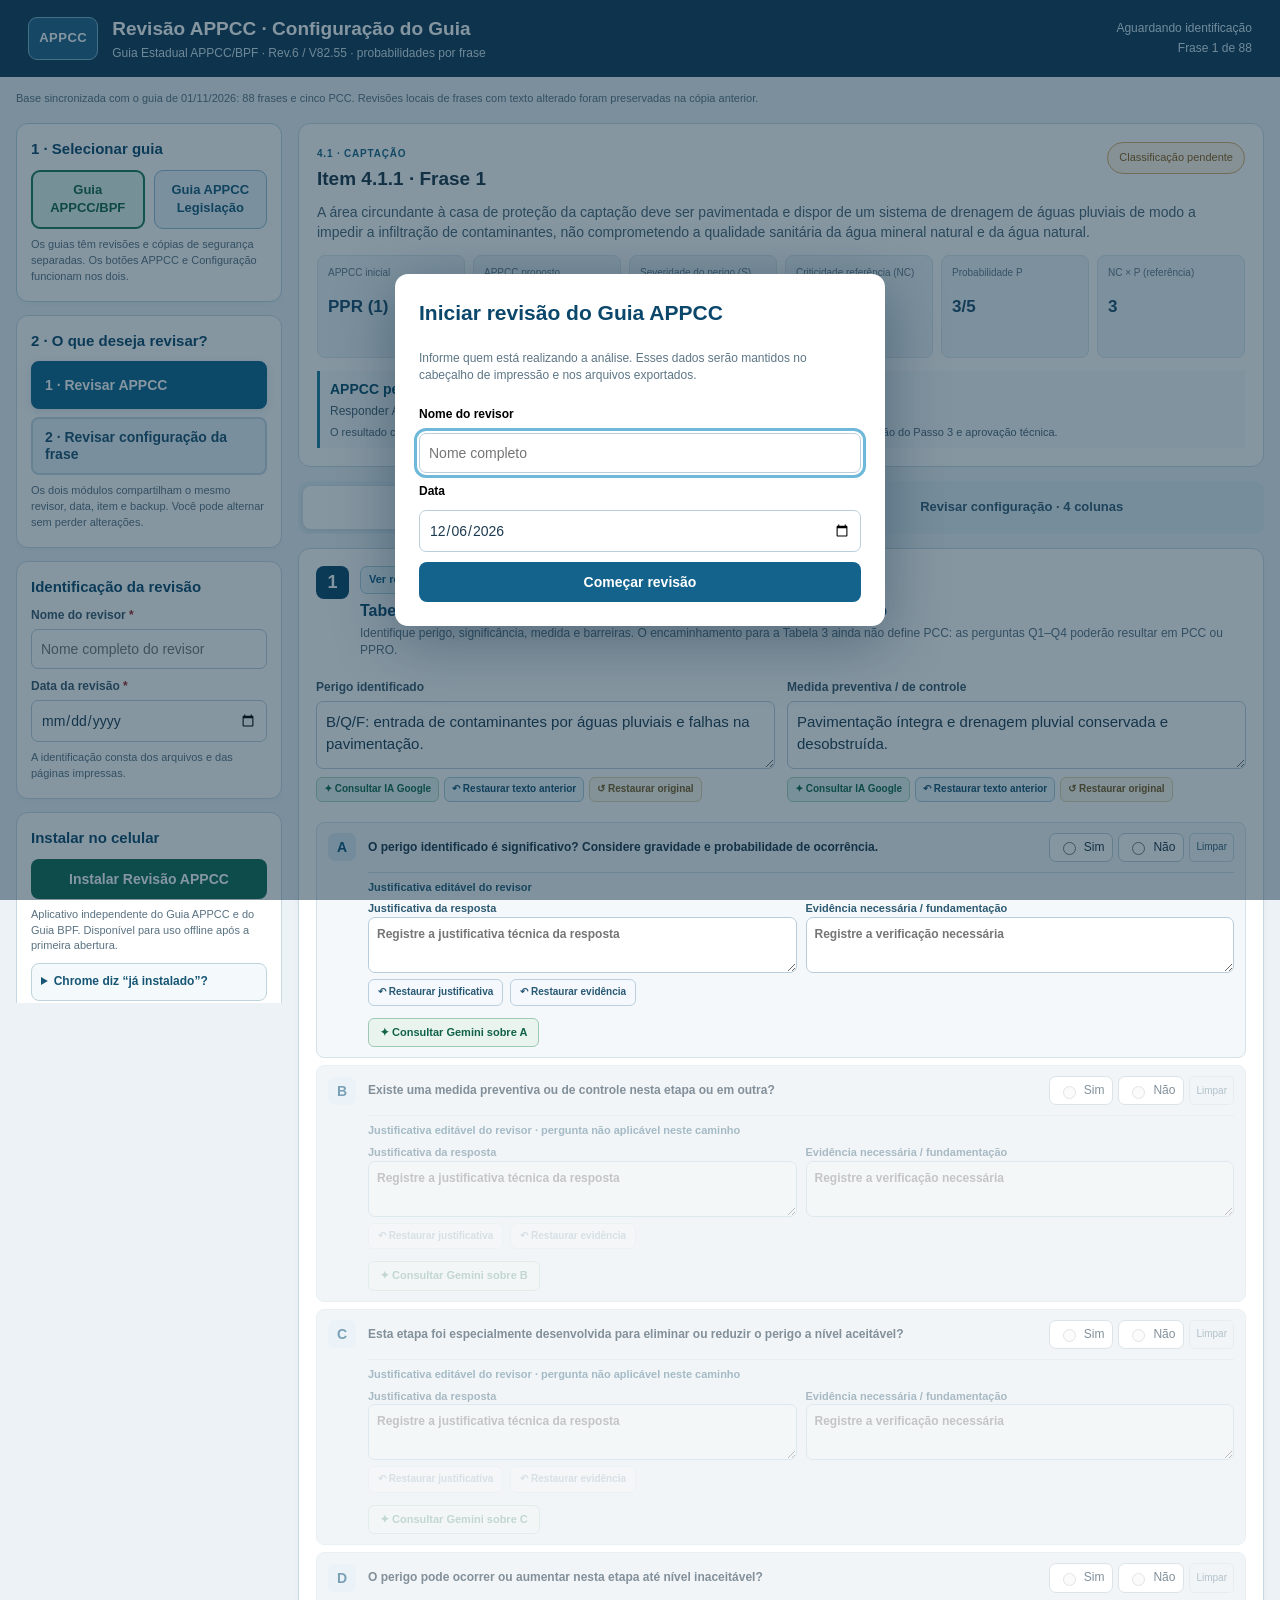
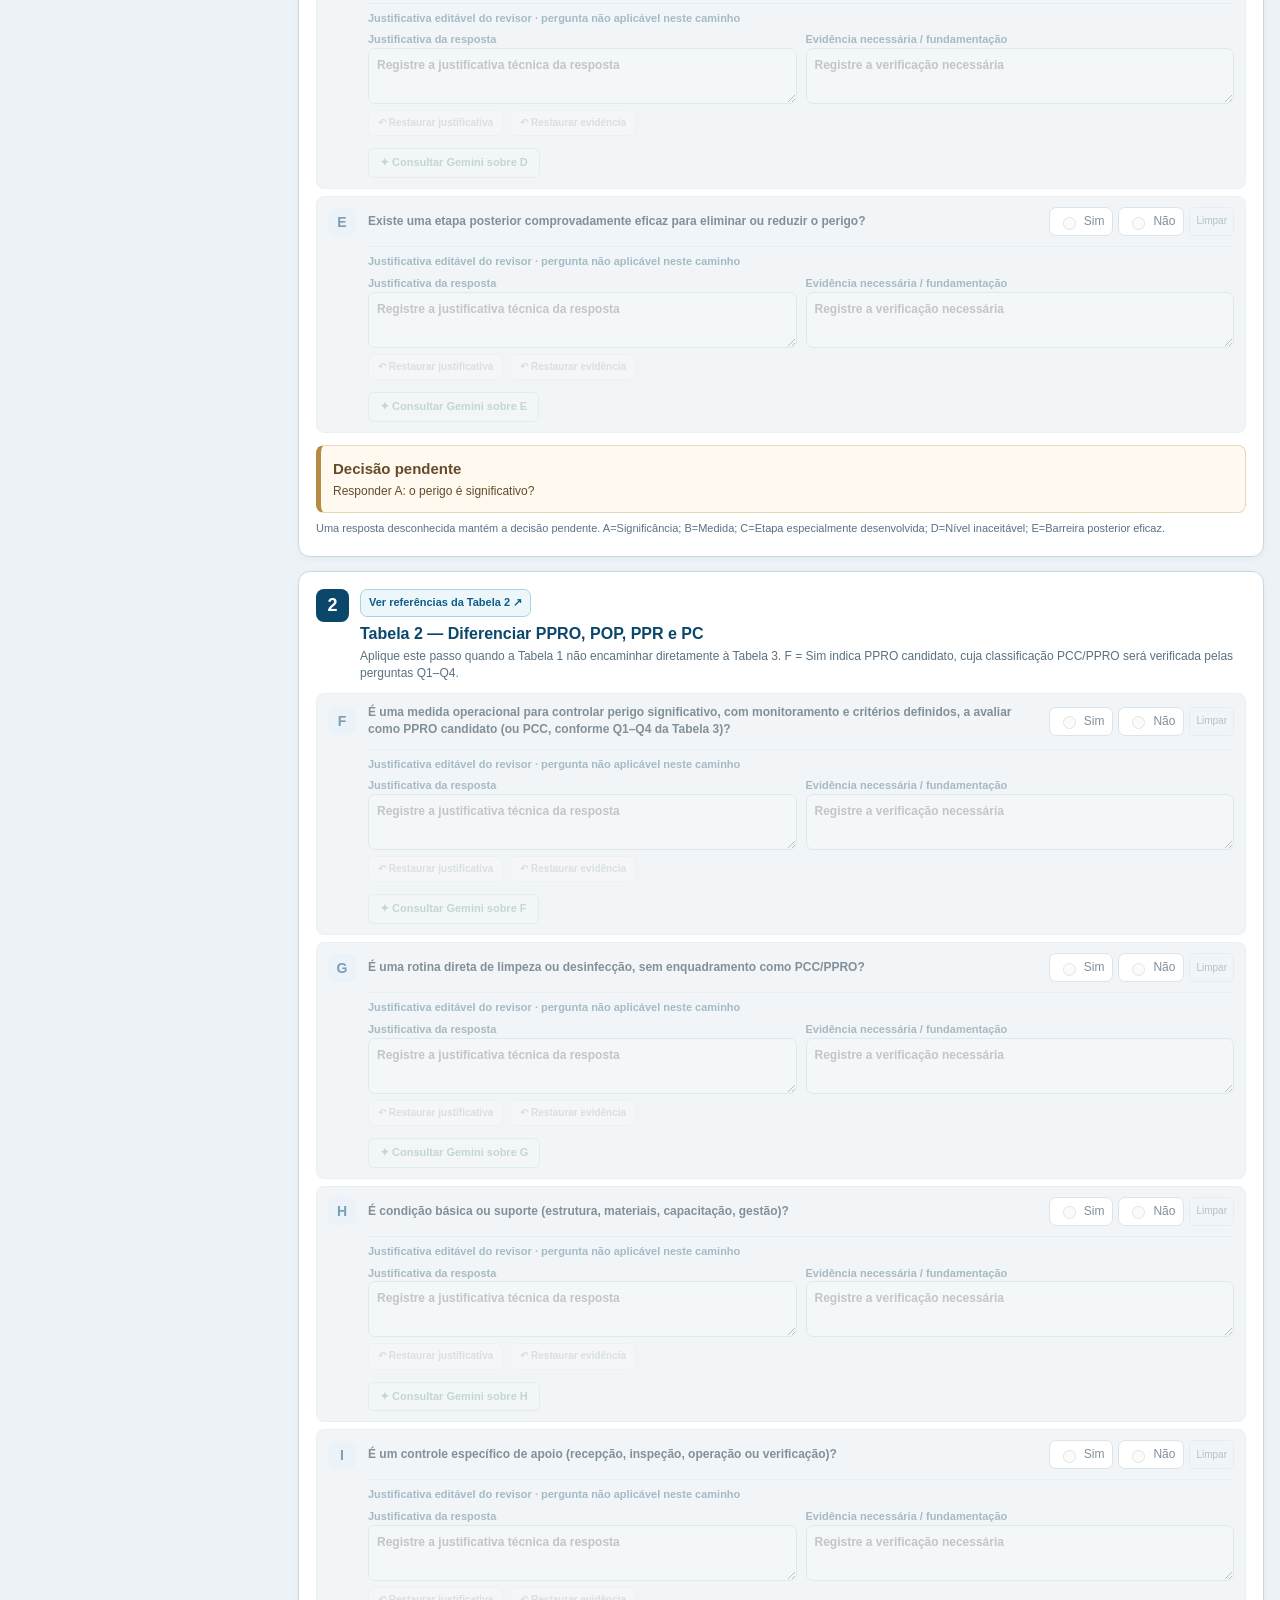
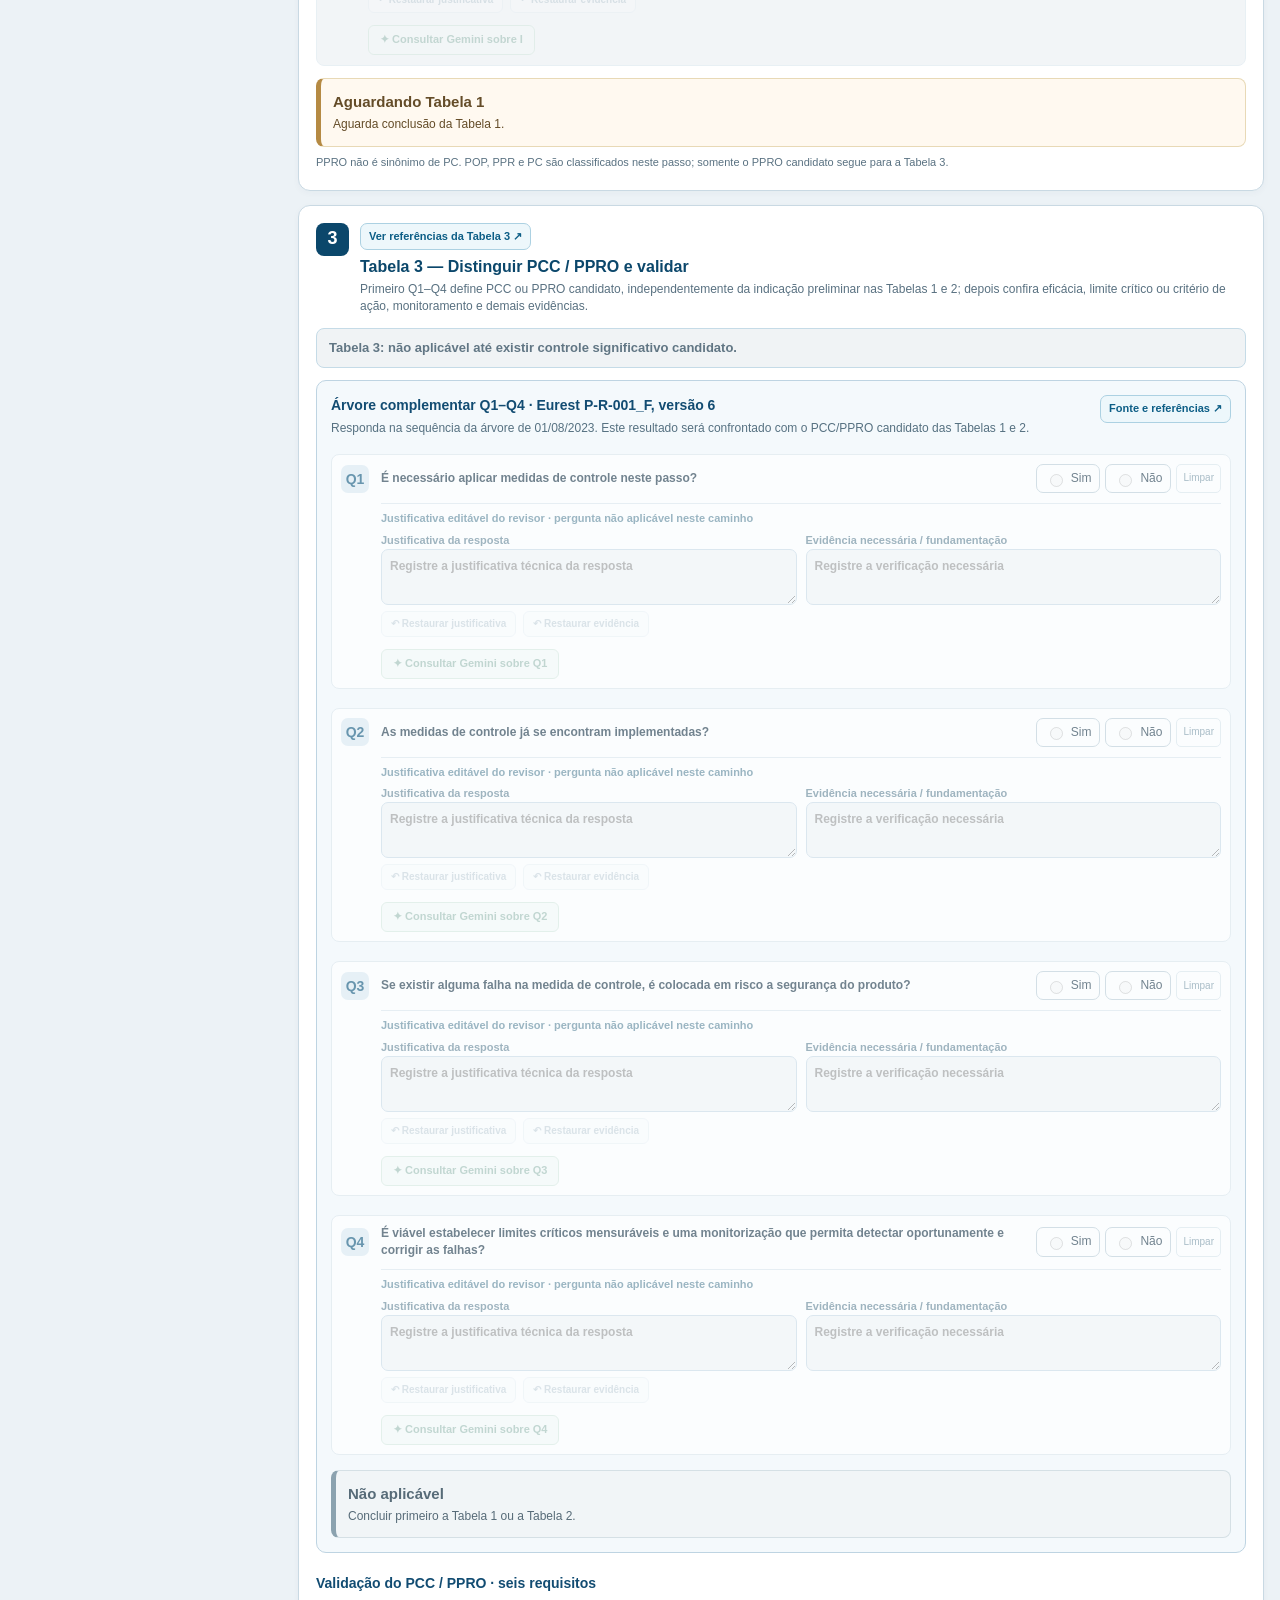
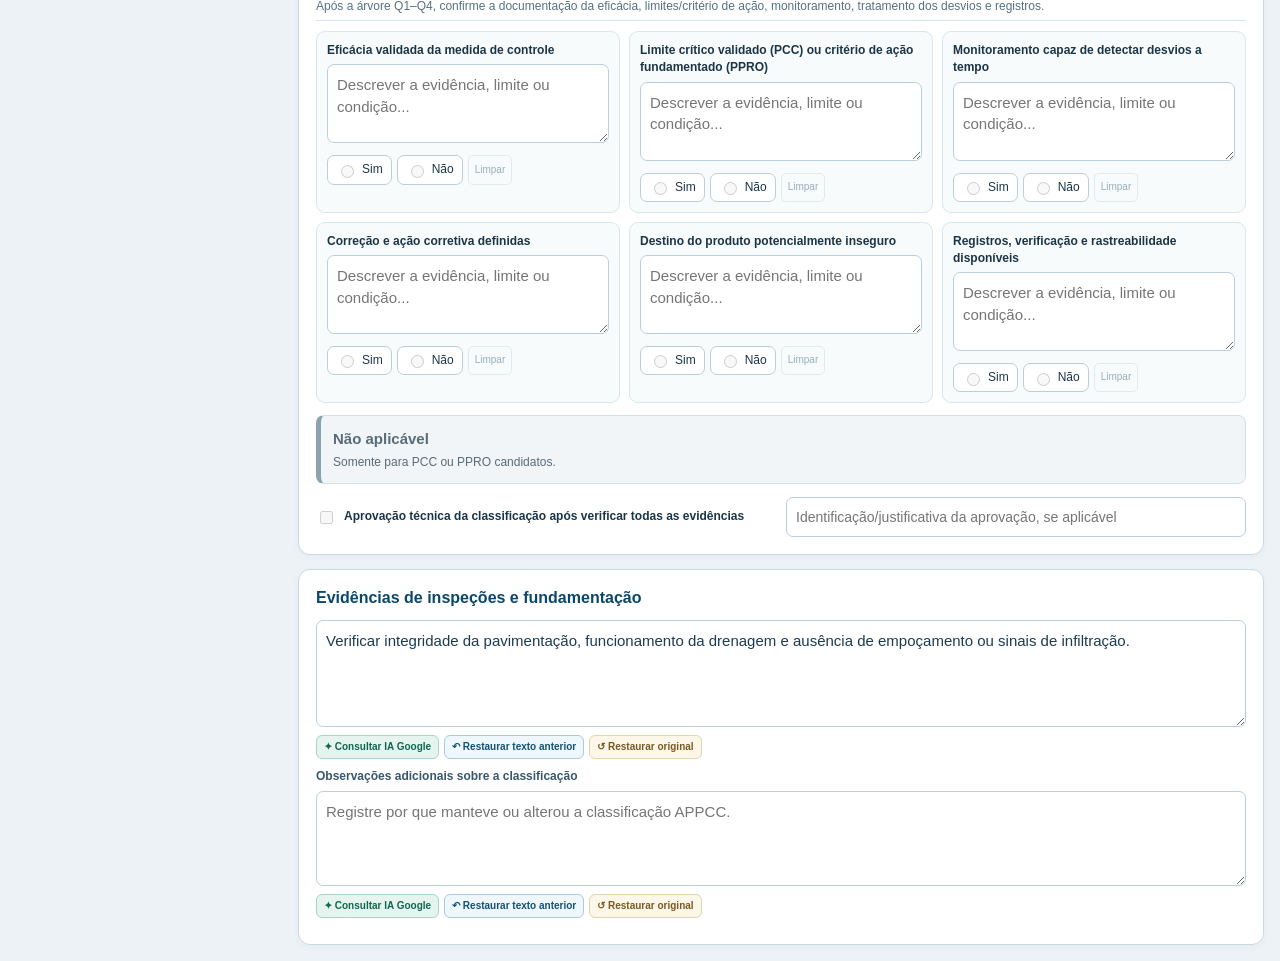
==== index.html @ 9efd64fb "Sincroniza 88 frases: condução, reservatórios e controles individuais da sala de envase" ====
<!DOCTYPE html>
<html lang="pt-BR">
<head>
<meta charset="UTF-8"><meta name="viewport" content="width=device-width, initial-scale=1, viewport-fit=cover">
<meta name="theme-color" content="#0b476b"><link rel="manifest" href="./manifest.webmanifest"><link rel="icon" type="image/png" sizes="192x192" href="./icon-192.png"><link rel="apple-touch-icon" href="./icon-192.png"><meta name="description" content="Revisão das 88 frases APPCC e configuração de mensagens e documentos do Guia Estadual — Rev.6 V82.55">
<title>Revisão APPCC • Configuração do Guia Estadual</title>
<style>:root{color-scheme:light;--navy:#103956;--blue:#14638d;--blue2:#0b476b;--cyan:#e4f2f7;--text:#1b3547;--muted:#597181;--line:#c9d9e3;--bg:#ecf2f6;--white:#fff;--gold:#ab6d16;--radius:12px;font-family:Arial,Helvetica,sans-serif}*{box-sizing:border-box}body{margin:0;background:var(--bg);color:var(--text);font-size:14px;line-height:1.43}button,input,select,textarea{font:inherit}button{cursor:pointer;border:0;border-radius:8px;padding:10px 12px;background:var(--blue);color:white;font-weight:650}button:disabled{opacity:.48;cursor:not-allowed}button:hover:not(:disabled){filter:brightness(.94)}button:focus-visible,input:focus-visible,textarea:focus-visible,select:focus-visible{outline:3px solid #6eb9da;outline-offset:2px}.btn-outline{background:#fff;border:1px solid #9dbaca;color:var(--blue2)}.btn-secondary{background:#e4eff5;color:#134966}.btn-print{background:#116348}.mini{font-size:12px;padding:6px 8px}input:not([type=radio]):not([type=checkbox]):not([type=file]),select,textarea{width:100%;border:1px solid #bacfdb;background:#fff;color:#1d3b50;border-radius:7px;padding:9px;min-height:37px}textarea{resize:vertical;line-height:1.45;overflow:auto;overflow-wrap:anywhere;white-space:pre-wrap}.app-header{background:var(--navy);color:white;padding:15px clamp(12px,2.2vw,32px);display:flex;gap:20px;justify-content:space-between;align-items:center}.brand{display:flex;align-items:center;gap:14px}.brand-mark{border:1px solid #77b4cb;background:#206289;border-radius:9px;font-weight:800;padding:11px 10px;font-size:13px;letter-spacing:.04em}.brand h1{font-size:19px;margin:0}.brand p{margin:3px 0 0;color:#d2e4ed;font-size:12px}.header-status{display:flex;flex-direction:column;text-align:right;gap:3px;font-size:12px;color:#d5e8f2}.app-layout{display:grid;grid-template-columns:266px minmax(0,1fr);align-items:start;gap:16px;padding:16px;max-width:1700px;margin:auto}.sidebar{display:grid;gap:13px;position:sticky;top:10px;max-height:calc(100dvh - 20px);overflow:auto}.panel{background:white;border:1px solid var(--line);border-radius:var(--radius);box-shadow:0 2px 7px #183f5609;padding:17px;min-width:0}.sidebar .panel{padding:14px}.panel h2{margin:0 0 10px;color:var(--blue2);font-size:16px}.sidebar h2{font-size:15px}.sidebar label,.field-box label,.config-column label,.evidence label{font-size:12px;font-weight:700;display:block;color:#39586b;margin:9px 0 5px}.sidebar label:first-of-type{margin-top:4px}.required{color:#a12525}.hint,.small-note{color:var(--muted);font-size:11px;line-height:1.45;margin:8px 0 2px}.actions-column{display:grid;gap:7px}.actions-column button{width:100%;font-size:12px}.prev-next{display:flex;gap:7px;margin-top:10px}.prev-next button{flex:1;padding:9px 5px;font-size:12px}.sidebar .btn-print,.sidebar #processObsBtn,.sidebar #expandAllBtn{width:100%;margin:8px 0 0}.backup-list{font-size:11px;margin-top:10px;max-height:150px;overflow:auto}.backup-list button{font-size:11px;padding:5px 6px;margin:2px;background:#e5eef4;color:var(--navy);display:block;text-align:left;width:100%}.workspace{min-width:0;display:grid;gap:14px}.summary{background:#fff;border:1px solid var(--line);border-radius:var(--radius);padding:18px}.summary-head{display:flex;align-items:start;gap:10px;justify-content:space-between}.summary h2{font-size:19px;margin:3px 0 7px}.summary p{color:#486475;margin:3px 0 11px}.kicker{font-size:10px;font-weight:800;letter-spacing:.08em;color:#166588;text-transform:uppercase}.status-pill{font-size:11px;border:1px solid #d8ad67;color:#8e5b1b;background:#fff6e5;border-radius:99px;padding:7px 11px;text-align:center;max-width:265px}.status-pill.success{border-color:#91c6ac;color:#176144;background:#e7f5ed}.metric-grid{display:grid;grid-template-columns:repeat(6,minmax(0,1fr));gap:8px;margin:13px 0}.metric-grid>div{background:#eef4f8;border:1px solid #d9e5ec;border-radius:8px;padding:10px;min-width:0}.metric-grid small{display:block;font-size:10px;color:#607787;min-height:26px}.metric-grid strong{display:block;font-size:17px;color:#194b6b;margin-top:3px}.decision-summary{border-left:3px solid #1a7a9d;padding:8px 10px;background:#f5f9fb;display:grid;gap:4px}.decision-summary strong{color:#084d6d}.decision-summary span{font-size:12px;color:#435f70}.decision-summary .hint{margin:0}.tabbar{display:flex;gap:7px;background:#e1edf3;border-radius:10px;padding:5px}.tab{flex:1;color:#315973;background:none;padding:12px 6px;font-size:13px}.tab.active{background:white;box-shadow:0 1px 5px #18466024;color:#0a4d76}.view{display:grid;gap:14px}.view[hidden]{display:none}.step{padding:17px}.step-head{display:flex;align-items:start;gap:11px;margin-bottom:11px}.step-head h2{margin:0 0 2px}.step-head p{margin:0;color:var(--muted);font-size:12px}.step-number{display:grid;place-items:center;background:var(--blue2);border-radius:8px;color:white;font-weight:800;font-size:18px;flex-shrink:0;width:33px;height:33px}.fields-two{display:grid;grid-template-columns:1fr 1fr;gap:12px}.field-box textarea{min-height:68px}.questions{display:grid;gap:7px;margin-top:11px}.question{display:grid;grid-template-columns:30px minmax(0,1fr) auto;align-items:center;gap:10px;padding:10px 11px;background:#f4f8fa;border:1px solid #d6e3eb;border-radius:8px}.question.disabled{opacity:.55;background:#e8edf1}.question>strong{background:#dceaf2;color:#0b537a;width:28px;height:28px;display:grid;place-items:center;border-radius:7px}.question label.question-title{font-size:12px;font-weight:650}.yesno{display:flex;gap:5px;flex-wrap:wrap}.yn-label{border:1px solid #bdced8;border-radius:7px;padding:5px 8px;display:flex;align-items:center;gap:5px;background:white;cursor:pointer;font-size:12px}.yn-label:has(input:checked){background:#dcefee;border-color:#39856e;color:#135d45;font-weight:750}.yn-label input{accent-color:#166e51}.criteria-grid{display:grid;grid-template-columns:repeat(3,minmax(0,1fr));gap:9px}.criterion{border:1px solid #dae6ed;background:#f8fbfc;padding:10px;border-radius:9px}.criterion>label{font-size:12px;font-weight:bold;display:block;margin-bottom:5px}.criterion textarea{min-height:79px}.criterion .yesno{margin-top:7px}.approval-row{display:grid;grid-template-columns:1fr 1fr;gap:10px;margin-top:13px;align-items:center}.checkbox-line{font-size:12px;display:flex;gap:8px;align-items:center;font-weight:700}.checkbox-line input{accent-color:#18694c}.evidence textarea{min-height:95px}.config-intro{padding:3px 2px}.config-intro h2{margin:0;font-size:17px;color:#104e72}.config-intro p{font-size:12px;color:#576f7e;margin:3px 0}.config-grid{display:grid;grid-template-columns:repeat(4,minmax(0,1fr));align-items:stretch;gap:9px}.config-column{background:white;border:1px solid var(--line);padding:12px;min-width:0;border-radius:10px;display:flex;flex-direction:column;gap:4px;min-height:620px}.config-column h3{background:#e8f2f7;border-bottom:2px solid #81b9d1;color:#165a7c;font-size:12px;min-height:44px;display:flex;align-items:center;margin:-12px -12px 6px;padding:9px 12px;border-radius:9px 9px 0 0}.config-column label{margin:5px 0 2px}.config-column textarea.grow{flex:1;min-height:165px}.config-column .hint{margin-top:9px}.docs-column #documentList{display:grid;gap:11px;margin:5px 0}.doc-card{border:1px solid #c6d8e2;border-radius:9px;background:#f7fafc;padding:10px;display:grid;gap:6px}.doc-card h4{font-size:12px;margin:0;color:var(--blue2)}.doc-card .doc-source{font-size:10px;color:#718695}.doc-card>label{margin:0}.doc-card textarea{min-height:66px}.doc-controls{display:flex;gap:7px;align-items:center}.doc-controls label{margin:0;font-size:11px}.doc-controls select{max-width:160px;min-height:30px;padding:5px}.doc-card .fit-field{font-size:12px}.preview-panel{margin-top:0}.preview-panel h2{font-size:15px}.preview-line{background:#f1f7fa;padding:9px;margin:6px 0;white-space:pre-wrap;font-size:12px;border-radius:7px;overflow-wrap:anywhere}.dialog{border:none;border-radius:13px;box-shadow:0 15px 60px #001f385c;max-width:min(95vw,490px);padding:24px}.dialog::backdrop{background:#0c2e4480}.dialog form{display:grid;gap:10px}.dialog h2{margin:0;color:var(--blue2)}.dialog label{font-size:12px;font-weight:bold}.wide-dialog{width:min(94vw,900px);max-width:900px}.dialog-tools{display:flex;align-items:center;justify-content:space-between;gap:10px;margin-bottom:11px}.wide-dialog textarea{min-height:48vh;font-size:15px}.dialog p{font-size:12px;color:#5d7686}#toast{position:fixed;bottom:15px;right:15px;background:#133c54;color:white;padding:12px 17px;border-radius:8px;box-shadow:0 3px 18px #1d394b4a;z-index:60;max-width:340px;display:none}.backup-list:empty{display:none}.print-page,.print-header{display:none}#printArea{display:none}
@media(max-width:1230px){.config-grid{grid-template-columns:repeat(2,minmax(0,1fr))}.config-column{min-height:420px}.metric-grid{grid-template-columns:repeat(3,minmax(0,1fr))}.criteria-grid{grid-template-columns:repeat(2,minmax(0,1fr))}}@media(max-width:800px){.app-header{align-items:start;padding:12px}.brand h1{font-size:15px}.brand p{font-size:10px}.app-layout{display:block;padding:9px}.sidebar{position:static;display:grid;grid-template-columns:1fr 1fr;max-height:none;gap:9px;margin-bottom:12px;overflow:visible}.sidebar .panel{padding:11px}.summary{padding:12px}.status-pill{max-width:170px}.tab{font-size:12px}.config-grid{grid-template-columns:1fr 1fr}.config-column{min-height:360px}}@media(max-width:560px){.sidebar{grid-template-columns:1fr}.app-header{gap:9px}.header-status{max-width:90px}.brand-mark{font-size:11px;padding:8px}.summary h2{font-size:17px}.summary-head{flex-wrap:wrap}.metric-grid{grid-template-columns:repeat(2,minmax(0,1fr))}.config-grid{grid-template-columns:1fr}.config-column{min-height:0}.config-column textarea.grow{min-height:135px}.criteria-grid,.fields-two,.approval-row{grid-template-columns:1fr}.question{grid-template-columns:27px minmax(0,1fr);gap:5px}.yesno{grid-column:2}.tab{font-size:11px}.sidebar .panel h2{margin-bottom:6px}}
@page{size:A4 landscape;margin:9mm}
@media print{html,body{background:#fff!important;color:#172e3e!important;font-size:9pt;print-color-adjust:exact;-webkit-print-color-adjust:exact}.app-header,.app-layout,#toast,dialog,.sidebar,#printBtn{display:none!important}#printArea{display:block!important;margin:0;padding:0}.print-page{display:block!important;position:relative;width:279mm;min-height:190mm;max-height:190mm;break-after:page;page-break-after:always;overflow:hidden;margin:0;padding:0}.print-page:last-child{break-after:auto}.print-head{display:flex;justify-content:space-between;align-items:center;border-bottom:2px solid #124c74;padding:1mm 1mm 2mm;min-height:12mm}.print-head strong{font-size:12pt;color:#134c71}.print-head small{font-size:8pt}.print-stats{display:grid;grid-template-columns:repeat(6,1fr);gap:1.4mm;margin:2mm 0}.print-stats>div{border:1px solid #afc5d4;padding:1.4mm;background:#e9f1f6}.print-stats strong{display:block;font-size:9pt}.print-stats span{font-size:6.8pt}.print-phrase{font-size:8.6pt;margin:2mm 0;padding:1.6mm;border-left:3px solid #12608a}.print-step{border:1px solid #93b5c8;border-radius:1mm;margin:2mm 0;padding:2mm;break-inside:avoid}.print-step h3{margin:0 0 1.8mm;background:#e6f1f7;font-size:9.5pt;padding:1mm}.print-facts{display:grid;grid-template-columns:1fr 1fr;gap:1.5mm;font-size:8pt;margin-bottom:1.5mm}.print-facts div,.print-criteria div{background:#f7fafc;border:1px solid #dbe5eb;padding:1.5mm;overflow-wrap:anywhere;white-space:pre-wrap}.print-questions{display:grid;grid-template-columns:1fr 1fr;gap:1mm;font-size:7.8pt}.print-q{border-bottom:1px solid #e3ebef;padding:.8mm}.print-q b{color:#15577b}.print-criteria{display:grid;grid-template-columns:repeat(3,1fr);gap:1mm;font-size:7pt}.print-criteria b{display:block;font-size:7.3pt}.print-foot{position:absolute;bottom:0;left:0;right:0;font-size:7pt;border-top:1px solid #c3d1d9;padding-top:1.2mm;color:#647888}.print-config-grid{display:grid;grid-template-columns:repeat(4,minmax(0,1fr));gap:2mm;height:164mm;margin-top:2mm;overflow:hidden}.print-col{border:1px solid #a6c2d2;padding:2mm;overflow:hidden;min-width:0;display:flex;flex-direction:column;gap:1.5mm}.print-col h3{font-size:9pt;background:#dceef6;padding:2mm;margin:-2mm -2mm 1mm;color:#185578}.print-col b{display:block;font-size:7.4pt;color:#1f556f}.print-val{white-space:pre-wrap;overflow-wrap:anywhere;font-size:8pt;line-height:1.18;overflow:hidden;padding:1mm;background:#f8fbfc;border:1px solid #e2eaf0;min-height:9mm}.print-val.grow{flex:1}.print-doc{border:1px solid #cadbe4;padding:1.5mm;margin:1mm 0;font-size:7.4pt;overflow-wrap:anywhere}.print-doc p{margin:1mm 0}.print-doc-list{min-height:0;overflow:hidden}.print-col .print-val.print-small{font-size:7pt}.print-p3{font-size:7pt}}
/* Módulos de revisão e impressão seletiva */
.mode-switch{display:grid;grid-template-columns:1fr;gap:8px}.mode-choice{background:#e8f2f7;color:#184f70;border:2px solid #c2d7e3;line-height:1.2;text-align:left;min-height:48px}.mode-choice.active{background:#0c638b;color:white;border-color:#0c638b;box-shadow:0 2px 8px #0f456022}.clear-answer{background:transparent;color:#315e76;border:1px solid #c7d9e2;border-radius:5px;font-weight:500;font-size:10px;padding:4px 6px}.question.disabled .clear-answer{opacity:.65}.config-column textarea.fit-field{width:100%;min-width:0;min-height:120px}.config-column textarea:focus{background:#fafdff}.config-column textarea.grow{height:auto;max-height:none}.doc-card textarea{min-height:85px}.doc-card label.checkbox-line{font-weight:600}.print-overflow::after{content:'Texto muito extenso: consulte a versão editável ou a exportação JSON';font-size:6.3pt;color:#a44b15;background:#fff6e1;display:block}
@media(max-width:560px){.mode-switch{grid-template-columns:1fr 1fr}.mode-choice{font-size:12px;padding:9px}.tabbar .tab{font-size:11px}}
@media print {.mode-switch,.mode-panel{display:none!important}.print-val-wrap{min-height:0;display:flex;flex:1;flex-direction:column}.print-val-wrap .print-val{flex:1}.print-col .print-doc-list{overflow-wrap:anywhere}.print-col.print-overflow{background:#fffdf5}.print-page .print-head{display:flex}.print-config-grid{height:163mm}.print-page{height:190mm}.print-page *{box-sizing:border-box}}
@media print{
.print-cont-content{flex:1;max-height:146mm;overflow:hidden;font-size:8pt;line-height:1.27;white-space:pre-wrap}
.continuation-col h3{min-height:14mm;max-height:22mm;overflow-wrap:anywhere;font-size:8pt;line-height:1.15;overflow:hidden}
.print-cont-content{font-size:7.8pt}
.print-doc-list .print-doc p{line-height:1.17}
}

/* Links de referências: não participam do PDF gerado. */
.reference-main-btn{display:block;text-align:center;background:#e3f1f8;color:#0e4d72;border:1px solid #9fc2d3;border-radius:8px;padding:12px 10px;font-size:13px;font-weight:750;text-decoration:none;line-height:1.5}
.reference-main-btn:hover{background:#d2e9f4}
.reference-inline{display:inline-block;color:#0d5e86;background:#edf7fb;border:1px solid #acd1e2;border-radius:7px;text-decoration:none;font-size:11px;font-weight:750;padding:5px 8px;margin:0 0 6px}
.reference-inline:hover{background:#daeff8}
@media print{.references-panel,.reference-inline{display:none!important}}

/* Conclusão automática apresentada no próprio passo da árvore de decisão. */
.stage-result{display:grid;gap:4px;margin:12px 0 0;border:1px solid #abc9dc;border-left:5px solid #17658b;background:#edf7fc;border-radius:8px;padding:12px;color:#164d6b}
.stage-result strong{font-size:15px}
.stage-result span{font-size:12px;line-height:1.45}
.stage-result[data-estado="confirmado"],.stage-result[data-estado="proposta"]{background:#e7f4eb;border-color:#acd5ba;border-left-color:#23784c;color:#155a36}
.stage-result[data-estado="candidato"],.stage-result[data-estado="nao_validado"]{background:#fff5e8;border-color:#e5c38e;border-left-color:#b37624;color:#7c4b14}
.stage-result[data-estado="pendente"],.stage-result[data-estado="aguardando"]{background:#fff9f0;border-color:#e8d9b6;border-left-color:#b58a43;color:#644c28}
.stage-result[data-estado="nao_aplicavel"]{background:#f1f5f7;border-color:#d5e0e5;border-left-color:#8ba2af;color:#576b78}
.stage-route{border-radius:8px;background:#eaf4fb;border:1px solid #c5dbe7;color:#164b6c;font-size:13px;font-weight:650;padding:10px 12px;margin:12px 0}
.stage-route[data-estado="off"]{color:#617684;background:#f0f3f5}
.print-stage-result{font-size:7.2pt;line-height:1.18;padding:1mm 1.4mm;background:#e7f2f8;border-left:2px solid #187598;margin:1mm 0;white-space:normal}
@media print{.stage-result,.stage-route{display:none!important}.print-stage-result{display:block!important}}

/* Árvore complementar de decisão Q1–Q4 (Eurest P-R-001_F v6). */
.tree3-block{border:1px solid #bed4e2;background:#f4f9fc;border-radius:10px;padding:14px;margin:12px 0}
.tree3-heading{display:flex;align-items:start;justify-content:space-between;gap:10px;margin-bottom:10px}
.tree3-heading h3,.criteria-header h3{color:#124c72;font-size:14px;margin:0 0 5px}
.tree3-heading p,.criteria-header p{font-size:12px;margin:0;color:#567181;line-height:1.4}
.tree3-heading .reference-inline{flex:none}
.tree3-questions .question{background:#fff;border:1px solid #dce6ec;border-radius:8px;margin:6px 0;padding:9px}
.tree3-questions .question.disabled{opacity:.6}
.tree3-block .stage-result{margin:9px 0 0}
.stage-result[data-estado="divergencia"]{background:#fff0ee;border-color:#eab5aa;border-left-color:#b54734;color:#8b281b}
.criteria-header{padding:8px 0 5px;border-bottom:1px solid #d2e4ee;margin:12px 0 10px}
.print-eurest{margin:1.4mm 0;padding:1.2mm;background:#f1f7fa;border:1px solid #cbdfe8}
.print-eurest strong{display:block;font-size:7.7pt;margin:0 0 1mm}
.print-eurest-result{font-size:7pt;border-left:2px solid #227b97;padding:.8mm 1mm;line-height:1.2}
@media(max-width:620px){.tree3-heading{display:block}.tree3-heading .reference-inline{margin-top:8px}}
@media print{.tree3-block,.criteria-header{display:none!important}.print-eurest{display:block!important}}

/* Impressão compacta da Tabela 3 com Q1–Q4: preserva as três tabelas na mesma página. */
@media print{
 .print-page[data-part="analysis"] .print-head{min-height:9mm;padding:.7mm 1mm 1mm}
 .print-page[data-part="analysis"] .print-head strong{font-size:10pt}
 .print-page[data-part="analysis"] .print-head small{font-size:7pt}
 .print-page[data-part="analysis"] .print-stats{margin:.9mm 0;gap:.8mm}
 .print-page[data-part="analysis"] .print-stats>div{padding:.8mm}
 .print-page[data-part="analysis"] .print-stats strong{font-size:7.5pt}
 .print-page[data-part="analysis"] .print-stats span{font-size:6.2pt}
 .print-page[data-part="analysis"] .print-phrase{font-size:7.3pt;margin:.9mm 0;padding:.7mm}
 .print-page[data-part="analysis"] .print-step{padding:1mm;margin:.9mm 0}
 .print-page[data-part="analysis"] .print-step h3{margin:0 0 .7mm;padding:.6mm;font-size:8pt}
 .print-page[data-part="analysis"] .print-facts{margin-bottom:.6mm;font-size:7pt;gap:.7mm}
 .print-page[data-part="analysis"] .print-facts div{padding:.6mm}
 .print-page[data-part="analysis"] .print-questions{font-size:6.5pt;gap:.4mm}
 .print-page[data-part="analysis"] .print-q{padding:.3mm}
 .print-page[data-part="analysis"] .print-stage-result{font-size:6.35pt;padding:.5mm 1mm;margin:.45mm 0}
 .print-page[data-part="analysis"] .print-eurest{margin:.7mm 0;padding:.7mm}
 .print-page[data-part="analysis"] .print-eurest strong{font-size:7pt;margin:0 0 .5mm}
 .print-page[data-part="analysis"] .print-eurest-result{font-size:6.35pt;padding:.5mm .8mm}
 .print-page[data-part="analysis"] .print-criteria{font-size:6.35pt;gap:.6mm}
 .print-page[data-part="analysis"] .print-criteria div{padding:.6mm}
 .print-page[data-part="analysis"] .print-criteria b{font-size:6.5pt}
 .print-page[data-part="analysis"] .print-p3{font-size:6.35pt;margin:.4mm 0}
 .print-page[data-part="analysis"] .print-foot{font-size:6.2pt;padding-top:.6mm;background:white}
}

/* Apêndice C — comparativo por frase (A4 horizontal), sem alterar a impressão das tabelas. */
.appendix-panel #appendixScope{font-size:12px}
.appendix-panel #appendixPrintBtn{background:#126b54}
@media print {
 .appendix-panel{display:none!important}
 .print-page[data-part="appendix"]{height:190mm;max-height:190mm;padding:0;color:#1b3547}
 .appendix-title{background:#123d5d;color:#fff;padding:3mm 4mm;border-radius:1.2mm;display:flex;justify-content:space-between;align-items:center;gap:3mm}
 .appendix-title h2{font-size:13pt;line-height:1.18;margin:0;color:#fff}
 .appendix-title .appendix-pag{font-size:8.5pt;color:#e1edf5;white-space:nowrap}
 .appendix-ids{display:grid;grid-template-columns:1.15fr .95fr 1.1fr;gap:2mm;background:#edf4f8;border:1px solid #c6d6e0;padding:2mm;margin:2mm 0;font-size:8.3pt;line-height:1.35}
 .appendix-ids strong{color:#164969}
 .appendix-scope{font-weight:bold;font-size:9pt;margin:2.2mm 0;color:#164969}
 .appendix-table{width:100%;table-layout:fixed;border-collapse:collapse;font-size:8.6pt;line-height:1.25}
 .appendix-table thead{display:table-header-group}
 .appendix-table th{background:#d9eaf3;color:#123e5e;font-size:8pt;padding:2.1mm;border:1px solid #a5bdcc;text-align:left}
 .appendix-table td{vertical-align:top;border:1px solid #b6c9d5;padding:2.3mm 2mm;overflow-wrap:anywhere;white-space:normal}
 .appendix-table td.appcc-class{font-size:9.3pt;font-weight:bold;text-align:center}
 .appendix-table td.appcc-class small{display:block;font-size:6.8pt;font-weight:normal;color:#536f80;margin-top:1mm}
 .appendix-table tr.changed td:nth-child(4){background:#fff4de}
 .appendix-table tr:nth-child(even){background:#f6fafc}
 .appendix-table .appendix-item{font-weight:700;color:#164e73}
 .appendix-table .appendix-situation{font-size:7.5pt;line-height:1.25}
 .appendix-info{position:absolute;bottom:0;border-top:1px solid #a7bfcc;color:#456174;padding-top:1.4mm;font-size:7.7pt;left:0;right:0;display:flex;justify-content:space-between;gap:3mm}
 .appendix-note{margin:2mm 0;color:#516e80;font-size:7.2pt;line-height:1.25}
}

.install-panel .btn-install{width:100%;background:#116a55;font-weight:800}
.install-panel details{border:1px solid #bfd3dc;border-radius:8px;padding:9px;margin-top:9px;background:#f4fafc}
.install-panel details summary{cursor:pointer;font-size:12px;font-weight:700;color:#175574}
.install-panel details p{font-size:11px;line-height:1.55;color:#38566b;margin:9px 0 3px}
@media print{.install-panel{display:none!important}}
.table2-check{margin:10px 0 5px;padding:12px;background:#edf7fa;border:1px solid #9fc4d5;border-radius:9px}
.table2-check[hidden]{display:none!important}
.table2-check h3{color:#135a7c;font-size:13px;margin:0 0 5px}
.table2-check .checkbox-line{margin-top:9px}
.table2-check textarea{min-height:65px}
.table2-check p{color:#466878;font-size:12px;margin:5px 0}
.table2-check .table2-meta{font-size:11px;color:#37627b;margin-top:5px}
@media print{.table2-check{display:none!important}}
.metric-grid .metric-source{font-size:10px;line-height:1.28;color:#527080;display:block;margin-top:2px;min-height:0;overflow-wrap:anywhere}
</style>
<script>window.INITIAL_DATA = {
  "projeto": "Guia Estadual BPF/APPCC — configuração vigente em 01/11/2026",
  "origem_documentos": [
    "Guia BPF/APPCC atual — config.js, revisão de 01/11/2026",
    "88 frases únicas; classificações, probabilidades e orientações sincronizadas"
  ],
  "frases": [
    {
      "n": 1,
      "item": "4.1.1",
      "indice": 1,
      "processo": "Captação",
      "appcc_inicial": "PPR",
      "appcc_proposto": "PPR",
      "severidade": 3,
      "probabilidade_24": 3,
      "frase": "A área circundante à casa de proteção da captação deve ser pavimentada e dispor de um sistema de drenagem de águas pluviais de modo a impedir a infiltração de contaminantes, não comprometendo a qualidade sanitária da água mineral natural e da água natural.",
      "perigo": "B/Q/F: entrada de contaminantes por águas pluviais e falhas na pavimentação.",
      "medida": "Pavimentação íntegra e drenagem pluvial conservada e desobstruída.",
      "evidencias": "Verificar integridade da pavimentação, funcionamento da drenagem e ausência de empoçamento ou sinais de infiltração.",
      "texto_item": "Área circundante à casa de proteção pavimentada, limpa, livre de focos de insalubridade e com drenagem de águas pluviais.",
      "exemplo_item": "NC 4.1.1 – O sistema de drenagem de águas pluviais está com acúmulo de mato.",
      "orientacao_item": "Verifique o atendimento ao item 4.1.1: Área circundante à casa de proteção pavimentada, limpa, livre de focos de insalubridade e com drenagem de águas pluviais.",
      "fonte_rev6": "01_Captacao_Conducao_Reservatorios.docx",
      "foco": "A área circundante à casa de proteção da captação deve ser pavimentada e dispor de um sistema de drenagem de águas pluviais de modo a impedir a infiltração de contaminantes, não comprometendo a qualidade sanitária da água mineral natural e da água natural.",
      "considerando": "",
      "exemplo_frase": "Pavimentação com fissuras e drenagem obstruída, com acúmulo de água junto à casa de proteção.",
      "orientacao_frase": "Verificar integridade da pavimentação, funcionamento da drenagem e ausência de empoçamento ou sinais de infiltração.",
      "documentos": [
        {
          "name": "[Adicionar documento de apoio, se aplicável]",
          "source": "Sem vínculo confirmado nesta frase",
          "linked": false,
          "orientation": "SIM: documento adequado e aplicável. NÃO: ausência/inadequação, quando exigível. NA: justificar.",
          "example": "4.1.1, frase 1: [documento, data e constatação objetiva].",
          "decision": "A decidir",
          "uid": "1_0"
        }
      ],
      "passo3_textos": {},
      "fundamento_classificacao": "Condição básica de estrutura, organização, pessoal ou documentação."
    },
    {
      "n": 2,
      "item": "4.1.1",
      "indice": 2,
      "processo": "Captação",
      "appcc_inicial": "PPR",
      "appcc_proposto": "PPR",
      "severidade": 4,
      "probabilidade_24": 3,
      "frase": "A área circundante à casa de proteção da captação deve ser mantida limpa e livre de focos de insalubridade.",
      "perigo": "B/F: sujidades, vetores e focos de insalubridade no entorno da captação.",
      "medida": "Limpeza e conservação do entorno conforme POP de higienização da captação.",
      "evidencias": "Verificar limpeza e ausência de focos de insalubridade; conferir se o POP abrange a área externa e verificar registros de higienização.",
      "texto_item": "Área circundante à casa de proteção pavimentada, limpa, livre de focos de insalubridade e com drenagem de águas pluviais.",
      "exemplo_item": "NC 4.1.1 – O sistema de drenagem de águas pluviais está com acúmulo de mato.",
      "orientacao_item": "Verifique o atendimento ao item 4.1.1: Área circundante à casa de proteção pavimentada, limpa, livre de focos de insalubridade e com drenagem de águas pluviais.",
      "fonte_rev6": "01_Captacao_Conducao_Reservatorios.docx",
      "foco": "A área circundante à casa de proteção da captação deve ser mantida limpa e livre de focos de insalubridade.",
      "considerando": "",
      "exemplo_frase": "Presença de resíduos e fezes de animais no entorno, sem registro da limpeza e das correções.",
      "orientacao_frase": "Verificar limpeza e ausência de focos de insalubridade; conferir se o POP abrange a área externa e verificar registros de higienização.",
      "documentos": [
        {
          "name": "[Adicionar documento de apoio, se aplicável]",
          "source": "Sem vínculo confirmado nesta frase",
          "linked": false,
          "orientation": "SIM: documento adequado e aplicável. NÃO: ausência/inadequação, quando exigível. NA: justificar.",
          "example": "4.1.1, frase 2: [documento, data e constatação objetiva].",
          "decision": "A decidir",
          "uid": "2_0"
        }
      ],
      "passo3_textos": {},
      "fundamento_classificacao": "Condição básica de estrutura, organização, pessoal ou documentação."
    },
    {
      "n": 3,
      "item": "4.1.2",
      "indice": 1,
      "processo": "Captação",
      "appcc_inicial": "PPR",
      "appcc_proposto": "PPR",
      "severidade": 4,
      "probabilidade_24": 3,
      "frase": "A casa de proteção da captação deve ser mantida em condição higiênico-sanitária satisfatória, livre de infiltrações, rachaduras, fendas e outras alterações.",
      "perigo": "B: infiltrações e biofilme no abrigo",
      "medida": "Vedação, conservação e inspeção da casa",
      "evidencias": "Verificar conservação e limpeza da casa de proteção, infiltrações, rachaduras e fendas.",
      "texto_item": "Casa de proteção em condição higiênico-sanitária satisfatória e torneira específica para coleta de amostras.",
      "exemplo_item": "NC 4.1.2 – A porta da casa de captação 1 não apresenta borracha de vedação junto ao piso.",
      "orientacao_item": "Verifique o atendimento ao item 4.1.2: Casa de proteção em condição higiênico-sanitária satisfatória e torneira específica para coleta de amostras.",
      "fonte_rev6": "01_Captacao_Conducao_Reservatorios.docx",
      "foco": "A casa de proteção da captação deve ser mantida em condição higiênico-sanitária satisfatória, livre de infiltrações, rachaduras, fendas e outras alterações.",
      "considerando": "",
      "exemplo_frase": "4.1.2 – A porta da casa de captação 1 não apresenta borracha de vedação junto ao piso.",
      "orientacao_frase": "Verificar conservação e limpeza da casa de proteção, infiltrações, rachaduras e fendas.",
      "documentos": [
        {
          "name": "[Adicionar documento de apoio, se aplicável]",
          "source": "Sem vínculo confirmado nesta frase",
          "linked": false,
          "orientation": "SIM: documento adequado e aplicável. NÃO: ausência/inadequação, quando exigível. NA: justificar.",
          "example": "4.1.2, frase 1: [documento, data e constatação objetiva].",
          "decision": "A decidir",
          "uid": "3_0"
        }
      ],
      "passo3_textos": {
        "0": "Justificar por estudo",
        "1": "Estrutura íntegra; nenhuma abertura/vazamento",
        "2": "Inspeção visual e funcional periódica",
        "3": "Interditar trecho/linha e reparar",
        "4": "Destino / bloqueio",
        "5": "OS, reinspeção e resultados analíticos"
      },
      "fundamento_classificacao": "Condição básica de estrutura, organização, pessoal ou documentação."
    },
    {
      "n": 4,
      "item": "4.1.2",
      "indice": 2,
      "processo": "Captação",
      "appcc_inicial": "PPR",
      "appcc_proposto": "PPR",
      "severidade": 4,
      "probabilidade_24": 3,
      "frase": "No início da canalização de distribuição da água mineral natural ou da água natural deve ser instalada torneira específica para a coleta de amostras.",
      "perigo": "B/Q: falha de detecção na coleta",
      "medida": "Torneira sanitária de amostragem",
      "evidencias": "Verificar existência, localização, conservação e higienização da torneira de coleta no início da canalização; observar a coleta de amostras.",
      "texto_item": "Casa de proteção em condição higiênico-sanitária satisfatória e torneira específica para coleta de amostras.",
      "exemplo_item": "NC 4.1.2 – A porta da casa de captação 1 não apresenta borracha de vedação junto ao piso.",
      "orientacao_item": "Verifique o atendimento ao item 4.1.2: Casa de proteção em condição higiênico-sanitária satisfatória e torneira específica para coleta de amostras.",
      "fonte_rev6": "01_Captacao_Conducao_Reservatorios.docx",
      "foco": "No início da canalização de distribuição da água mineral natural ou da água natural deve ser instalada torneira específica para a coleta de amostras.",
      "considerando": "",
      "exemplo_frase": "4.1.2 – A porta da casa de captação 1 não apresenta borracha de vedação junto ao piso.",
      "orientacao_frase": "Verificar existência, localização, conservação e higienização da torneira de coleta no início da canalização; observar a coleta de amostras.",
      "documentos": [
        {
          "name": "[Adicionar documento de apoio, se aplicável]",
          "source": "Sem vínculo confirmado nesta frase",
          "linked": false,
          "orientation": "SIM: documento adequado e aplicável. NÃO: ausência/inadequação, quando exigível. NA: justificar.",
          "example": "4.1.2, frase 2: [documento, data e constatação objetiva].",
          "decision": "A decidir",
          "uid": "4_0"
        }
      ],
      "passo3_textos": {
        "0": "Justificar por estudo",
        "1": "Documentação íntegra, válida e atual",
        "2": "Revisão documental programada",
        "3": "Regularizar e apurar impacto",
        "4": "Destino / bloqueio",
        "5": "Auditoria e evidência de treinamento"
      },
      "fundamento_classificacao": "A torneira é infraestrutura para amostragem; a coleta e o ensaio são verificação."
    },
    {
      "n": 5,
      "item": "4.1.3",
      "indice": 1,
      "processo": "Captação",
      "appcc_inicial": "PPRO",
      "appcc_proposto": "PPRO",
      "severidade": 4,
      "probabilidade_24": 3,
      "frase": "As edificações, as instalações, a canalização e os equipamentos da captação devem ser submetidos à limpeza e, se for o caso, à desinfecção, de forma a minimizar os riscos de contaminação da água mineral natural e da água natural.",
      "perigo": "B: biofilme; Q: resíduos químicos",
      "medida": "POP de limpeza/desinfecção e enxágue",
      "evidencias": "Conferir POP, concentração, contato e temperatura aplicáveis; verificar registros, liberação por microbiologia e/ou ATP e correção antes do uso da captação. Verificar existência, especificação e registros de troca dos filtros de ar microbiológicos na cabeça dos poços e nos sistemas de drenagem das surgências, quando aplicáveis.",
      "texto_item": "Limpeza/desinfecção da captação por funcionários capacitados, com registros.",
      "exemplo_item": "4.1.3 – Foram apresentados o POP nº 01 Rev 1 e o registro de higienização da captação 1 deste mês, que estava disponível no interior da casa de proteção. Foi apresentado o registro de capacitação do funcionário que realizou os serviços. Obs.: Para sanitização do poço é utilizado ozônio semanalmente e na captação 1 não existe sistema de filtração.",
      "orientacao_item": "Verifique o atendimento ao item 4.1.3: Limpeza/desinfecção da captação por funcionários capacitados, com registros.",
      "fonte_rev6": "01_Captacao_Conducao_Reservatorios.docx",
      "foco": "As edificações, as instalações, a canalização e os equipamentos da captação devem ser submetidos à limpeza e, se for o caso, à desinfecção, de forma a minimizar os riscos de contaminação da água mineral natural e da água natural.",
      "considerando": "Controle operacional da higienização com critérios de liberação; a frase ampla não define um PCC específico.",
      "exemplo_frase": "4.1.3 – Foram apresentados o POP nº 01 Rev 1 e o registro de higienização da captação 1 deste mês, que estava disponível no interior da casa de proteção. Foi apresentado o registro de capacitação do funcionário que realizou os serviços. Obs.: Para sanitização do poço é utilizado ozônio semanalmente e na captação 1 não existe sistema de filtração.",
      "orientacao_frase": "Conferir POP, concentração, contato e temperatura aplicáveis; verificar registros, liberação por microbiologia e/ou ATP e correção antes do uso da captação. Verificar existência, especificação e registros de troca dos filtros de ar microbiológicos na cabeça dos poços e nos sistemas de drenagem das surgências, quando aplicáveis.",
      "documentos": [
        {
          "name": "POP de higienização da captação",
          "source": "Vínculo recuperado no Supabase de homologação",
          "linked": true,
          "orientation": "Verificar os procedimentos de limpeza e higienização da captação. Confirmar o que é realizado, os sanitizantes utilizados, periodicidade, concentrações e demais condições descritas no POP.",
          "example": "4.1.3 — Foi apresentado o documento “POP de higienização da captação”, nº [número], revisão [revisão], de [data]. Não informa [procedimento ou parâmetro ausente].",
          "decision": "A decidir",
          "uid": "5_0"
        },
        {
          "name": "Registros de higienização (3 meses)",
          "source": "Rev.6 por item - conferir vínculo desta frase",
          "linked": false,
          "orientation": "Verificar os registros do que é efetivamente realizado na higienização e confrontá-los com o procedimento adotado.",
          "example": "4.1.3 — Foram apresentados os documentos “Registros de higienização (3 meses)” referentes a [período], de [fonte, grupo ou linha]. Não há registro de [atividade ou data faltante].",
          "decision": "A decidir",
          "uid": "5_1"
        },
        {
          "name": "Registro de troca dos elementos filtrantes (3 meses)",
          "source": "Rev.6 por item - conferir vínculo desta frase",
          "linked": false,
          "orientation": "Verificar os registros de troca dos filtros existentes após a captação, inclusive filtro microbiológico na cabeça da captação, quando houver.",
          "example": "4.1.3 — Foram apresentados os documentos “Registro de troca dos elementos filtrantes (3 meses)” referentes a [período], de [fonte, grupo ou linha]. Não há registro de [atividade ou data faltante].",
          "decision": "A decidir",
          "uid": "5_3"
        }
      ],
      "passo3_textos": {
        "0": "Justificar por estudo",
        "1": "POP com método e periodicidade adequados",
        "2": "Checklist e registro de cada higienização",
        "3": "Repetir CIP; segregar produção afetada",
        "4": "Destino / bloqueio",
        "5": "Validação, tendências e inspeções internas"
      },
      "fundamento_classificacao": "Controle operacional da higienização com critérios de liberação; a frase ampla não define um PCC específico."
    },
    {
      "n": 6,
      "item": "4.1.3",
      "indice": 2,
      "processo": "Captação",
      "appcc_inicial": "PPR",
      "appcc_proposto": "PPR",
      "severidade": 4,
      "probabilidade_24": 3,
      "frase": "As operações de limpeza e de desinfecção devem ser realizadas por funcionários comprovadamente capacitados.",
      "perigo": "B/Q: execução incorreta da limpeza",
      "medida": "Capacitação comprovada dos executores",
      "evidencias": "Conferir certificados e registros de capacitação dos executores da limpeza e desinfecção da captação.",
      "texto_item": "Limpeza/desinfecção da captação por funcionários capacitados, com registros.",
      "exemplo_item": "4.1.3 – Foram apresentados o POP nº 01 Rev 1 e o registro de higienização da captação 1 deste mês, que estava disponível no interior da casa de proteção. Foi apresentado o registro de capacitação do funcionário que realizou os serviços. Obs.: Para sanitização do poço é utilizado ozônio semanalmente e na captação 1 não existe sistema de filtração.",
      "orientacao_item": "Verifique o atendimento ao item 4.1.3: Limpeza/desinfecção da captação por funcionários capacitados, com registros.",
      "fonte_rev6": "01_Captacao_Conducao_Reservatorios.docx",
      "foco": "As operações de limpeza e de desinfecção devem ser realizadas por funcionários comprovadamente capacitados.",
      "considerando": "Capacitação dos executores como condição básica de BPF; não constitui etapa específica de eliminação do perigo.",
      "exemplo_frase": "Conferir e registrar a evidência apresentada para 4.1.3 F2.",
      "orientacao_frase": "Conferir certificados e registros de capacitação dos executores da limpeza e desinfecção da captação.",
      "documentos": [
        {
          "name": "Registros de capacitação do responsável",
          "source": "Guia atual — 4.1.3 F2",
          "linked": true,
          "orientation": "Verificar os registros de treinamento no POP dos funcionários responsáveis e confirmar, pelos registros, se foram eles que realizaram os serviços.",
          "example": "4.1.3 — Foram apresentados os documentos “Registros de capacitação do responsável” referentes a [período], de [fonte, grupo ou linha]. Não há registro de [atividade ou data faltante].",
          "decision": "A decidir",
          "uid": "6_0"
        }
      ],
      "passo3_textos": {
        "0": "Justificar por estudo",
        "1": "Condição sanitária e POP aplicável",
        "2": "Verificar item e registrar frequência",
        "3": "Corrigir falha e avaliar produto",
        "4": "Destino / bloqueio",
        "5": "Registros, reinspeção e verificação"
      },
      "fundamento_classificacao": "Capacitação dos executores como condição básica de BPF; não constitui etapa específica de eliminação do perigo."
    },
    {
      "n": 77,
      "item": "4.1.3",
      "indice": 3,
      "processo": "Captação",
      "appcc_inicial": "PPR",
      "appcc_proposto": "PPR",
      "severidade": 4,
      "probabilidade_24": 3,
      "frase": "Devem ser mantidos registros das operações de limpeza e de desinfecção da captação.",
      "perigo": "B/Q: falhas de execução não rastreáveis ou não demonstradas",
      "medida": "Registros datados e rastreáveis da higienização",
      "evidencias": "Conferir registros datados de limpeza e desinfecção, identificando captação, operação, parâmetros executados e responsável; confrontar com o POP.",
      "texto_item": "Limpeza/desinfecção da captação por funcionários capacitados, com registros.",
      "exemplo_item": "4.1.3 – Foram apresentados o POP nº 01 Rev 1 e o registro de higienização da captação 1 deste mês, que estava disponível no interior da casa de proteção. Foi apresentado o registro de capacitação do funcionário que realizou os serviços. Obs.: Para sanitização do poço é utilizado ozônio semanalmente e na captação 1 não existe sistema de filtração.",
      "orientacao_item": "Verifique o atendimento ao item 4.1.3: Limpeza/desinfecção da captação por funcionários capacitados, com registros.",
      "fonte_rev6": "01_Captacao_Conducao_Reservatorios.docx",
      "foco": "Devem ser mantidos registros das operações de limpeza e de desinfecção da captação.",
      "considerando": "Registro de execução e rastreabilidade como suporte de BPF; a existência do registro não comprova, isoladamente, a eficácia da higienização.",
      "exemplo_frase": "Conferir e registrar a evidência apresentada para 4.1.3 F3.",
      "orientacao_frase": "Conferir registros datados de limpeza e desinfecção, identificando captação, operação, parâmetros executados e responsável; confrontar com o POP.",
      "documentos": [
        {
          "name": "Registros de higienização (3 meses)",
          "source": "Guia atual — 4.1.3 F3",
          "linked": true,
          "orientation": "Verificar os registros do que é efetivamente realizado na higienização e confrontá-los com o procedimento adotado.",
          "example": "4.1.3 — Foram apresentados os documentos “Registros de higienização (3 meses)” referentes a [período], de [fonte, grupo ou linha]. Não há registro de [atividade ou data faltante].",
          "decision": "A decidir",
          "uid": "77_0"
        }
      ],
      "passo3_textos": {
        "0": "Justificar por estudo",
        "1": "Condição sanitária e POP aplicável",
        "2": "Verificar item e registrar frequência",
        "3": "Corrigir falha e avaliar produto",
        "4": "Destino / bloqueio",
        "5": "Registros, reinspeção e verificação"
      },
      "fundamento_classificacao": "Registro de execução e rastreabilidade como suporte de BPF; a existência do registro não comprova, isoladamente, a eficácia da higienização."
    },
    {
      "n": 7,
      "item": "4.2.2",
      "indice": 1,
      "processo": "Condução",
      "appcc_inicial": "PPR",
      "appcc_proposto": "PPR",
      "severidade": 4,
      "probabilidade_24": 3,
      "frase": "A canalização deve atender ao Regulamento Técnico - Critérios Gerais e Classificação de Materiais para Embalagens e Equipamentos em Contato com Alimentos (RES. RDC 91/01 ou sucessora), outros regulamentos técnicos específicos e suas alterações.",
      "perigo": "Q/F: migração e material incompatível",
      "medida": "Qualificação documental do material",
      "evidencias": "Conferir especificações e comprovação de adequação dos materiais da canalização ao contato com alimentos, incluindo conexões e vedações.",
      "texto_item": "Canalização com materiais adequados ao contato com alimentos; superfícies lisas, íntegras, impermeáveis, resistentes à corrosão e higienizáveis.",
      "exemplo_item": "NC 4.2.2 – A tubulação da condução 1 apresenta abaulamento (curvado) em vários trechos. Obs.: Não foi apresentado certificado do material da tubulação e na condução não existe sistema de filtração.",
      "orientacao_item": "Verifique o atendimento ao item 4.2.2: Canalização com materiais adequados ao contato com alimentos; superfícies lisas, íntegras, impermeáveis, resistentes à corrosão e higienizáveis.",
      "fonte_rev6": "01_Captacao_Conducao_Reservatorios.docx",
      "foco": "A canalização deve atender ao Regulamento Técnico - Critérios Gerais e Classificação de Materiais para Embalagens e Equipamentos em Contato com Alimentos (RES. RDC 91/01 ou sucessora), outros regulamentos técnicos específicos e suas alterações.",
      "considerando": "",
      "exemplo_frase": "4.2.2 – A tubulação da condução 1 apresenta abaulamento (curvado) em vários trechos. Obs.: Não foi apresentado certificado do material da tubulação e na condução não existe sistema de filtração.",
      "orientacao_frase": "Conferir especificações e comprovação de adequação dos materiais da canalização ao contato com alimentos, incluindo conexões e vedações.",
      "documentos": [
        {
          "name": "Certificados de grau alimentício da condução",
          "source": "Vínculo recuperado no Supabase de homologação",
          "linked": true,
          "orientation": "Solicitar os Certificados de Grau Alimentício dos materiais utilizados nas canalizações e confrontá-los com os materiais observados. Verificar também vazamentos, suportação e corrosão.",
          "example": "4.2.2 — Foi apresentado o documento “Certificados de grau alimentício da condução”, nº [identificação], de [data], referente a [material, equipamento, lote ou responsável]. Foi constatado [resultado da avaliação e eventual informação ausente].",
          "decision": "A decidir",
          "uid": "7_0"
        }
      ],
      "passo3_textos": {
        "0": "Justificar por estudo",
        "1": "Condição sanitária e POP aplicável",
        "2": "Verificar item e registrar frequência",
        "3": "Corrigir falha e avaliar produto",
        "4": "Destino / bloqueio",
        "5": "Registros, reinspeção e verificação"
      },
      "fundamento_classificacao": "Condição básica de estrutura, organização, pessoal ou documentação."
    },
    {
      "n": 8,
      "item": "4.2.2",
      "indice": 2,
      "processo": "Condução",
      "appcc_inicial": "PPR",
      "appcc_proposto": "PPR",
      "severidade": 4,
      "probabilidade_24": 3,
      "frase": "As superfícies da canalização que entram em contato com a água mineral natural e com a água natural devem ser lisas, íntegras, impermeáveis, resistentes à corrosão e de fácil higienização.",
      "perigo": "B/F: fissuras, corrosão e biofilme",
      "medida": "Integridade do trecho e manutenção",
      "evidencias": "Verificar superfícies da canalização, corrosão, fissuras, rugosidades e pontos de difícil higienização; conferir reparos e substituições.",
      "texto_item": "Canalização com materiais adequados ao contato com alimentos; superfícies lisas, íntegras, impermeáveis, resistentes à corrosão e higienizáveis.",
      "exemplo_item": "NC 4.2.2 – A tubulação da condução 1 apresenta abaulamento (curvado) em vários trechos. Obs.: Não foi apresentado certificado do material da tubulação e na condução não existe sistema de filtração.",
      "orientacao_item": "Verifique o atendimento ao item 4.2.2: Canalização com materiais adequados ao contato com alimentos; superfícies lisas, íntegras, impermeáveis, resistentes à corrosão e higienizáveis.",
      "fonte_rev6": "01_Captacao_Conducao_Reservatorios.docx",
      "foco": "As superfícies da canalização que entram em contato com a água mineral natural e com a água natural devem ser lisas, íntegras, impermeáveis, resistentes à corrosão e de fácil higienização.",
      "considerando": "",
      "exemplo_frase": "4.2.2 – A tubulação da condução 1 apresenta abaulamento (curvado) em vários trechos. Obs.: Não foi apresentado certificado do material da tubulação e na condução não existe sistema de filtração.",
      "orientacao_frase": "Verificar superfícies da canalização, corrosão, fissuras, rugosidades e pontos de difícil higienização; conferir reparos e substituições.",
      "documentos": [
        {
          "name": "Certificados de grau alimentício da condução",
          "source": "Rev.6 por item - conferir vínculo desta frase",
          "linked": false,
          "orientation": "Solicitar os Certificados de Grau Alimentício dos materiais utilizados nas canalizações e confrontá-los com os materiais observados. Verificar também vazamentos, suportação e corrosão.",
          "example": "4.2.2 — Foi apresentado o documento “Certificados de grau alimentício da condução”, nº [identificação], de [data], referente a [material, equipamento, lote ou responsável]. Foi constatado [resultado da avaliação e eventual informação ausente].",
          "decision": "A decidir",
          "uid": "8_0"
        }
      ],
      "passo3_textos": {
        "0": "Justificar por estudo",
        "1": "Estrutura íntegra; nenhuma abertura/vazamento",
        "2": "Inspeção visual e funcional periódica",
        "3": "Interditar trecho/linha e reparar",
        "4": "Destino / bloqueio",
        "5": "OS, reinspeção e resultados analíticos"
      },
      "fundamento_classificacao": "Condição básica de estrutura, organização, pessoal ou documentação."
    },
    {
      "n": 9,
      "item": "4.2.7",
      "indice": 1,
      "processo": "Condução",
      "appcc_inicial": "PPRO",
      "appcc_proposto": "PPRO",
      "severidade": 4,
      "probabilidade_24": 3,
      "frase": "A higienização da canalização deve garantir a manutenção das condições higiênico-sanitárias satisfatórias e minimizar o risco de contaminação da água mineral natural e da água natural.",
      "perigo": "B/Q: higienização ineficaz ou residual",
      "medida": "A higienização da canalização deve garantir a manutenção das condições higiênico-sanitárias satisfatórias e minimizar o risco de contaminação da água mineral natural e da água natural.",
      "evidencias": "Conferir POP e parâmetros da higienização; verificar pontos críticos, registros e liberação por microbiologia e/ou ATP antes do uso do circuito.",
      "texto_item": "Higienização da canalização por funcionários capacitados e manutenção dos registros.",
      "exemplo_item": "4.2.7 – Foram apresentados os registros de higienização dos últimos três meses da condução 1, o certificado e a lista de presença da capacitação do funcionário responsável pelas operações de higienização.",
      "orientacao_item": "Verifique o atendimento ao item 4.2.7: Higienização da canalização por funcionários capacitados e manutenção dos registros.",
      "fonte_rev6": "01_Captacao_Conducao_Reservatorios.docx",
      "foco": "A higienização da canalização deve garantir a manutenção das condições higiênico-sanitárias satisfatórias e minimizar o risco de contaminação da água mineral natural e da água natural.",
      "considerando": "Controle da contaminação do circuito; requer critérios de ação e liberação.",
      "exemplo_frase": "Identificar a evidência e registrar a constatação específica para 4.2.7 F1.",
      "orientacao_frase": "Conferir POP e parâmetros da higienização; verificar pontos críticos, registros e liberação por microbiologia e/ou ATP antes do uso do circuito.",
      "documentos": [
        {
          "uid": "9_0",
          "name": "Evidências de eficácia da higienização e fundamentação dos parâmetros usados no circuito.",
          "source": "Guia atual — 4.2.7 F1",
          "linked": true,
          "orientation": "Conferir POP e parâmetros da higienização; verificar pontos críticos, registros e liberação por microbiologia e/ou ATP antes do uso do circuito.",
          "example": "Identificar documento, local/linha, data e resultado.",
          "decision": "A decidir"
        },
        {
          "uid": "9_1",
          "name": "Protocolo de liberação: pontos críticos e saída do circuito, métodos microbiológicos e/ou ATP, critérios e responsável.",
          "source": "Guia atual — 4.2.7 F1",
          "linked": true,
          "orientation": "Conferir POP e parâmetros da higienização; verificar pontos críticos, registros e liberação por microbiologia e/ou ATP antes do uso do circuito.",
          "example": "Identificar documento, local/linha, data e resultado.",
          "decision": "A decidir"
        },
        {
          "uid": "9_2",
          "name": "Resultados de microbiologia e/ou ATP e registros da autorização de uso após higienização.",
          "source": "Guia atual — 4.2.7 F1",
          "linked": true,
          "orientation": "Conferir POP e parâmetros da higienização; verificar pontos críticos, registros e liberação por microbiologia e/ou ATP antes do uso do circuito.",
          "example": "Identificar documento, local/linha, data e resultado.",
          "decision": "A decidir"
        }
      ],
      "passo3_textos": {
        "0": "Justificar por estudo",
        "1": "POP com método e periodicidade adequados",
        "2": "Checklist e registro de cada higienização",
        "3": "Repetir CIP; segregar produção afetada",
        "4": "Destino / bloqueio",
        "5": "Validação, tendências e inspeções internas"
      },
      "fundamento_classificacao": "Controle da contaminação do circuito; requer critérios de ação e liberação."
    },
    {
      "n": 10,
      "item": "4.2.7",
      "indice": 2,
      "processo": "Condução",
      "appcc_inicial": "PPR",
      "appcc_proposto": "PPR",
      "severidade": 3,
      "probabilidade_24": 3,
      "frase": "Devem ser mantidos registros das operações.",
      "perigo": "B: higienização sem rastreabilidade",
      "medida": "Devem ser mantidos registros das operações.",
      "evidencias": "Conferir registros de higienização por trecho da canalização, com data, parâmetros executados, responsável e desvios identificados.",
      "texto_item": "Higienização da canalização por funcionários capacitados e manutenção dos registros.",
      "exemplo_item": "4.2.7 – Foram apresentados os registros de higienização dos últimos três meses da condução 1, o certificado e a lista de presença da capacitação do funcionário responsável pelas operações de higienização.",
      "orientacao_item": "Verifique o atendimento ao item 4.2.7: Higienização da canalização por funcionários capacitados e manutenção dos registros.",
      "fonte_rev6": "01_Captacao_Conducao_Reservatorios.docx",
      "foco": "Devem ser mantidos registros das operações.",
      "considerando": "Condição básica de estrutura, organização, pessoal ou documentação.",
      "exemplo_frase": "Identificar a evidência e registrar a constatação específica para 4.2.7 F2.",
      "orientacao_frase": "Conferir registros de higienização por trecho da canalização, com data, parâmetros executados, responsável e desvios identificados.",
      "documentos": [
        {
          "uid": "10_0",
          "name": "Registros de higienização por circuito ou trecho, com data, parâmetros e responsável.",
          "source": "Guia atual — 4.2.7 F2",
          "linked": true,
          "orientation": "Conferir registros de higienização por trecho da canalização, com data, parâmetros executados, responsável e desvios identificados.",
          "example": "Identificar documento, local/linha, data e resultado.",
          "decision": "A decidir"
        }
      ],
      "passo3_textos": {
        "0": "Justificar por estudo",
        "1": "Documentação íntegra, válida e atual",
        "2": "Revisão documental programada",
        "3": "Regularizar e apurar impacto",
        "4": "Destino / bloqueio",
        "5": "Auditoria e evidência de treinamento"
      },
      "fundamento_classificacao": "Condição básica de estrutura, organização, pessoal ou documentação."
    },
    {
      "n": 82,
      "item": "4.2.7",
      "indice": 3,
      "processo": "Condução",
      "appcc_inicial": "PPR",
      "appcc_proposto": "PPR",
      "severidade": 4,
      "probabilidade_24": 3,
      "frase": "A higienização da canalização deve ser realizada por funcionários comprovadamente capacitados.",
      "perigo": "B/Q: higienização ineficaz ou residual",
      "medida": "A higienização da canalização deve ser realizada por funcionários comprovadamente capacitados.",
      "evidencias": "Conferir certificados e registros de capacitação dos executores da higienização da canalização; verificar domínio do POP e da resposta aos desvios.",
      "texto_item": "Higienização da canalização por funcionários capacitados e manutenção dos registros.",
      "exemplo_item": "4.2.7 – Foram apresentados os registros de higienização dos últimos três meses da condução 1, o certificado e a lista de presença da capacitação do funcionário responsável pelas operações de higienização.",
      "orientacao_item": "Verifique o atendimento ao item 4.2.7: Higienização da canalização por funcionários capacitados e manutenção dos registros.",
      "fonte_rev6": "01_Captacao_Conducao_Reservatorios.docx",
      "foco": "A higienização da canalização deve ser realizada por funcionários comprovadamente capacitados.",
      "considerando": "Condição básica de estrutura, pessoal ou documentação de apoio; não constitui etapa de eliminação do perigo.",
      "exemplo_frase": "Identificar a evidência e registrar a constatação específica para 4.2.7 F3.",
      "orientacao_frase": "Conferir certificados e registros de capacitação dos executores da higienização da canalização; verificar domínio do POP e da resposta aos desvios.",
      "documentos": [
        {
          "uid": "82_0",
          "name": "Certificados ou registros de capacitação dos executores da higienização.",
          "source": "Guia atual — 4.2.7 F3",
          "linked": true,
          "orientation": "Conferir certificados e registros de capacitação dos executores da higienização da canalização; verificar domínio do POP e da resposta aos desvios.",
          "example": "Identificar documento, local/linha, data e resultado.",
          "decision": "A decidir"
        }
      ],
      "passo3_textos": {
        "0": "Justificar por estudo",
        "1": "POP com método e periodicidade adequados",
        "2": "Checklist e registro de cada higienização",
        "3": "Repetir CIP; segregar produção afetada",
        "4": "Destino / bloqueio",
        "5": "Validação, tendências e inspeções internas"
      },
      "fundamento_classificacao": "Condição básica de estrutura, pessoal ou documentação de apoio; não constitui etapa de eliminação do perigo."
    },
    {
      "n": 11,
      "item": "4.2.8",
      "indice": 1,
      "processo": "Condução",
      "appcc_inicial": "PPRO",
      "appcc_proposto": "PPRO",
      "severidade": 4,
      "probabilidade_24": 4,
      "frase": "A higienização deve contemplar, quando aplicável, o desmonte da canalização e prever a freqüência de realização desta operação.",
      "perigo": "B: incrustação não removida",
      "medida": "Desmonte periódico quando aplicável",
      "evidencias": "Conferir desmonte e frequência no POP, execução, registros e remontagem higiênica.",
      "texto_item": "Higienização contempla, quando aplicável, desmonte; frequência e medidas corretivas.",
      "exemplo_item": "NC 4.2.8 – O responsável técnico / legal informou que não é necessário o desmonte, entretanto, porem a tubulação da condução 1 apresenta trechos unidos através de conexões com juntas de vedação que precisam ser abertas para inspeção, limpeza, higienização e remoção de biofilmes.",
      "orientacao_item": "Verifique o atendimento ao item 4.2.8: Higienização contempla, quando aplicável, desmonte; frequência e medidas corretivas.",
      "fonte_rev6": "01_Captacao_Conducao_Reservatorios.docx",
      "foco": "A higienização deve contemplar, quando aplicável, o desmonte da canalização e prever a freqüência de realização desta operação.",
      "considerando": "O desmonte integra a execução e a eficácia da higienização do circuito.",
      "exemplo_frase": "4.2.8 – O responsável técnico / legal informou que não é necessário o desmonte, entretanto, porem a tubulação da condução 1 apresenta trechos unidos através de conexões com juntas de vedação que precisam ser abertas para inspeção, limpeza, higienização e remoção de biofilmes.",
      "orientacao_frase": "Conferir desmonte e frequência no POP, execução, registros e remontagem higiênica.",
      "documentos": [
        {
          "name": "Registros de desmontagem/passivação/desincrustação",
          "source": "Vínculo recuperado no Supabase de homologação",
          "linked": true,
          "orientation": "Solicitar registros dos serviços de desmontagem, passivação e desincrustação realizados e verificar se correspondem ao procedimento previsto.",
          "example": "4.2.8 — Foram apresentados os documentos “Registros de desmontagem/passivação/desincrustação” referentes a [período], de [fonte, grupo ou linha]. Não há registro de [atividade ou data faltante].",
          "decision": "A decidir",
          "uid": "11_0"
        }
      ],
      "passo3_textos": {
        "0": "Justificar por estudo",
        "1": "POP com método e periodicidade adequados",
        "2": "Checklist e registro de cada higienização",
        "3": "Repetir CIP; segregar produção afetada",
        "4": "Destino / bloqueio",
        "5": "Validação, tendências e inspeções internas"
      },
      "fundamento_classificacao": "O desmonte integra a execução e a eficácia da higienização do circuito."
    },
    {
      "n": 12,
      "item": "4.2.8",
      "indice": 2,
      "processo": "Condução",
      "appcc_inicial": "PPRO",
      "appcc_proposto": "PPRO",
      "severidade": 4,
      "probabilidade_24": 4,
      "frase": "Caso seja constatada a presença de incrustações e de outras alterações que possam comprometer a qualidade higiênico-sanitária da água mineral natural e da água natural, devem ser revistas as operações de higienização e adotadas as medidas corretivas necessárias.",
      "perigo": "B: biofilme persistente no circuito",
      "medida": "Detecção da incrustação e re-CIP verificado",
      "evidencias": "Verificar incrustações, bloqueio do circuito e correções; conferir revisão da higienização, avaliação da água afetada e nova liberação.",
      "texto_item": "Higienização contempla, quando aplicável, desmonte; frequência e medidas corretivas.",
      "exemplo_item": "NC 4.2.8 – O responsável técnico / legal informou que não é necessário o desmonte, entretanto, porem a tubulação da condução 1 apresenta trechos unidos através de conexões com juntas de vedação que precisam ser abertas para inspeção, limpeza, higienização e remoção de biofilmes.",
      "orientacao_item": "Verifique o atendimento ao item 4.2.8: Higienização contempla, quando aplicável, desmonte; frequência e medidas corretivas.",
      "fonte_rev6": "01_Captacao_Conducao_Reservatorios.docx",
      "foco": "Caso seja constatada a presença de incrustações e de outras alterações que possam comprometer a qualidade higiênico-sanitária da água mineral natural e da água natural, devem ser revistas as operações de higienização e adotadas as medidas corretivas necessárias.",
      "considerando": "Controle operacional dirigido à prevenção da contaminação, com critérios de ação.",
      "exemplo_frase": "4.2.8 – O responsável técnico / legal informou que não é necessário o desmonte, entretanto, porem a tubulação da condução 1 apresenta trechos unidos através de conexões com juntas de vedação que precisam ser abertas para inspeção, limpeza, higienização e remoção de biofilmes.",
      "orientacao_frase": "Verificar incrustações, bloqueio do circuito e correções; conferir revisão da higienização, avaliação da água afetada e nova liberação.",
      "documentos": [
        {
          "name": "Registros de desmontagem/passivação/desincrustação",
          "source": "Vínculo recuperado no Supabase de homologação",
          "linked": true,
          "orientation": "Solicitar registros dos serviços de desmontagem, passivação e desincrustação realizados e verificar se correspondem ao procedimento previsto.",
          "example": "4.2.8 — Foram apresentados os documentos “Registros de desmontagem/passivação/desincrustação” referentes a [período], de [fonte, grupo ou linha]. Não há registro de [atividade ou data faltante].",
          "decision": "A decidir",
          "uid": "12_0"
        }
      ],
      "passo3_textos": {
        "0": "Justificar por estudo",
        "1": "POP com método e periodicidade adequados",
        "2": "Checklist e registro de cada higienização",
        "3": "Repetir CIP; segregar produção afetada",
        "4": "Destino / bloqueio",
        "5": "Validação, tendências e inspeções internas"
      },
      "fundamento_classificacao": "Controle operacional dirigido à prevenção da contaminação, com critérios de ação."
    },
    {
      "n": 13,
      "item": "4.2.9",
      "indice": 1,
      "processo": "Condução",
      "appcc_inicial": "POP",
      "appcc_proposto": "POP",
      "severidade": 4,
      "probabilidade_24": 3,
      "frase": "Devem ser implementados Procedimentos Operacionais Padronizados-POP referentes às operações de higienização da canalização.",
      "perigo": "B/Q: limpeza sem padronização",
      "medida": "POP específico da canalização",
      "evidencias": "Conferir POP implantado para o circuito, parâmetros, registros, critérios e responsável pela liberação e resposta aos desvios.",
      "texto_item": "POP de higienização da canalização com método, princípios ativos, concentração, contato, temperatura e frequência.",
      "exemplo_item": "4.2.9 – Foi apresentado o POP de higienização nº 02, revisão nº1 e ele contempla todas as informações necessárias de higienização da condução 1. Para a sanitização das tubulações é utilizado ozônio semanalmente. Obs.: O POP não contempla o desmonte periódico e a limpeza/higienização das tubulações da condução 1, conexões e juntas utilizadas, conforme NC no item 4.2.8 acima.",
      "orientacao_item": "Verifique o atendimento ao item 4.2.9: POP de higienização da canalização com método, princípios ativos, concentração, contato, temperatura e frequência.",
      "fonte_rev6": "01_Captacao_Conducao_Reservatorios.docx",
      "foco": "Devem ser implementados Procedimentos Operacionais Padronizados-POP referentes às operações de higienização da canalização.",
      "considerando": "",
      "exemplo_frase": "4.2.9 – Foi apresentado o POP de higienização nº 02, revisão nº1 e ele contempla todas as informações necessárias de higienização da condução 1. Para a sanitização das tubulações é utilizado ozônio semanalmente. Obs.: O POP não contempla o desmonte periódico e a limpeza/higienização das tubulações da condução 1, conexões e juntas utilizadas, conforme NC no item 4.2.8 acima.",
      "orientacao_frase": "Conferir POP implantado para o circuito, parâmetros, registros, critérios e responsável pela liberação e resposta aos desvios.",
      "documentos": [
        {
          "name": "POP de higienização da canalização",
          "source": "Vínculo recuperado no Supabase de homologação",
          "linked": true,
          "orientation": "Verificar o POP de higienização da canalização e se ele contempla as condições e operações efetivamente realizadas.",
          "example": "4.2.9 — Foi apresentado o documento “POP de higienização da canalização”, nº [número], revisão [revisão], de [data]. Não informa [procedimento ou parâmetro ausente].",
          "decision": "A decidir",
          "uid": "13_0"
        }
      ],
      "passo3_textos": {
        "0": "Justificar por estudo",
        "1": "Documentação íntegra, válida e atual",
        "2": "Revisão documental programada",
        "3": "Regularizar e apurar impacto",
        "4": "Destino / bloqueio",
        "5": "Auditoria e evidência de treinamento"
      },
      "fundamento_classificacao": "Procedimento documentado ou rotina de higiene; pode dar suporte a PPRO e PCC."
    },
    {
      "n": 14,
      "item": "4.2.9",
      "indice": 2,
      "processo": "Condução",
      "appcc_inicial": "POP",
      "appcc_proposto": "POP",
      "severidade": 4,
      "probabilidade_24": 4,
      "frase": "Os POP devem conter informações sobre: natureza da superfície a ser higienizada, métodos de higienização, princípios ativos utilizados e sua concentração, tempo de contato dos agentes químicos e ou físicos utilizados na operação de higienização, temperatura, freqüência e outras informações que se fizerem necessárias.",
      "perigo": "B/Q: dosagem, contato e enxágue errados",
      "medida": "POP com concentração, tempo e método",
      "evidencias": "Conferir superfícies, métodos, princípios ativos, concentrações, tempo, temperatura e frequência no POP; verificar compatibilidade com os produtos e equipamentos utilizados.",
      "texto_item": "POP de higienização da canalização com método, princípios ativos, concentração, contato, temperatura e frequência.",
      "exemplo_item": "4.2.9 – Foi apresentado o POP de higienização nº 02, revisão nº1 e ele contempla todas as informações necessárias de higienização da condução 1. Para a sanitização das tubulações é utilizado ozônio semanalmente. Obs.: O POP não contempla o desmonte periódico e a limpeza/higienização das tubulações da condução 1, conexões e juntas utilizadas, conforme NC no item 4.2.8 acima.",
      "orientacao_item": "Verifique o atendimento ao item 4.2.9: POP de higienização da canalização com método, princípios ativos, concentração, contato, temperatura e frequência.",
      "fonte_rev6": "01_Captacao_Conducao_Reservatorios.docx",
      "foco": "Os POP devem conter informações sobre: natureza da superfície a ser higienizada, métodos de higienização, princípios ativos utilizados e sua concentração, tempo de contato dos agentes químicos e ou físicos utilizados na operação de higienização, temperatura, freqüência e outras informações que se fizerem necessárias.",
      "considerando": "",
      "exemplo_frase": "4.2.9 – Foi apresentado o POP de higienização nº 02, revisão nº1 e ele contempla todas as informações necessárias de higienização da condução 1. Para a sanitização das tubulações é utilizado ozônio semanalmente. Obs.: O POP não contempla o desmonte periódico e a limpeza/higienização das tubulações da condução 1, conexões e juntas utilizadas, conforme NC no item 4.2.8 acima.",
      "orientacao_frase": "Conferir superfícies, métodos, princípios ativos, concentrações, tempo, temperatura e frequência no POP; verificar compatibilidade com os produtos e equipamentos utilizados.",
      "documentos": [
        {
          "name": "POP de higienização da canalização",
          "source": "Vínculo recuperado no Supabase de homologação",
          "linked": true,
          "orientation": "Verificar o POP de higienização da canalização e se ele contempla as condições e operações efetivamente realizadas.",
          "example": "4.2.9 — Foi apresentado o documento “POP de higienização da canalização”, nº [número], revisão [revisão], de [data]. Não informa [procedimento ou parâmetro ausente].",
          "decision": "A decidir",
          "uid": "14_0"
        }
      ],
      "passo3_textos": {
        "0": "Justificar por estudo",
        "1": "POP com método e periodicidade adequados",
        "2": "Checklist e registro de cada higienização",
        "3": "Repetir CIP; segregar produção afetada",
        "4": "Destino / bloqueio",
        "5": "Validação, tendências e inspeções internas"
      },
      "fundamento_classificacao": "Procedimento documentado ou rotina de higiene; pode dar suporte a PPRO e PCC."
    },
    {
      "n": 15,
      "item": "4.3.2",
      "indice": 1,
      "processo": "Reservatórios",
      "appcc_inicial": "PPR",
      "appcc_proposto": "PPR",
      "severidade": 4,
      "probabilidade_24": 3,
      "frase": "O reservatório deve atender ao ?Regulamento Técnico - Critérios Gerais e Classificação de Materiais para Embalagens e Equipamentos em Contato com Alimentos? (RES. RDC 91/01 ou sucessora), outros regulamentos técnicos específicos e suas alterações.",
      "perigo": "Q/F: reservatório de material impróprio",
      "medida": "Especificação e comprovação de contato",
      "evidencias": "Conferir especificações e comprovação de adequação dos materiais do reservatório e acessórios ao contato com alimentos.",
      "texto_item": "Reservatório com material adequado, superfícies íntegras, sem vazamentos e permitindo inspeção interna.",
      "exemplo_item": "4.3.2 – Foi apresentado o certificado nº 03 dos materiais utilizados nos reservatórios 1 e 2, comprovando que eles podem entrar em contato com alimentos.",
      "orientacao_item": "Verifique o atendimento ao item 4.3.2: Reservatório com material adequado, superfícies íntegras, sem vazamentos e permitindo inspeção interna.",
      "fonte_rev6": "01_Captacao_Conducao_Reservatorios.docx",
      "foco": "O reservatório deve atender ao ?Regulamento Técnico - Critérios Gerais e Classificação de Materiais para Embalagens e Equipamentos em Contato com Alimentos? (RES. RDC 91/01 ou sucessora), outros regulamentos técnicos específicos e suas alterações.",
      "considerando": "",
      "exemplo_frase": "4.3.2 – Foi apresentado o certificado nº 03 dos materiais utilizados nos reservatórios 1 e 2, comprovando que eles podem entrar em contato com alimentos.",
      "orientacao_frase": "Conferir especificações e comprovação de adequação dos materiais do reservatório e acessórios ao contato com alimentos.",
      "documentos": [
        {
          "name": "Certificados de grau alimentício do reservatório",
          "source": "Vínculo recuperado no Supabase de homologação",
          "linked": true,
          "orientation": "Solicitar os Certificados de Grau Alimentício dos materiais utilizados nos reservatórios, verificar vazamentos nas conexões e confrontar os certificados com os materiais observados.",
          "example": "4.3.2 — Foi apresentado o documento “Certificados de grau alimentício do reservatório”, nº [identificação], de [data], referente a [material, equipamento, lote ou responsável]. Foi constatado [resultado da avaliação e eventual informação ausente].",
          "decision": "A decidir",
          "uid": "15_0"
        }
      ],
      "passo3_textos": {
        "0": "Justificar por estudo",
        "1": "Condição sanitária e POP aplicável",
        "2": "Verificar item e registrar frequência",
        "3": "Corrigir falha e avaliar produto",
        "4": "Destino / bloqueio",
        "5": "Registros, reinspeção e verificação"
      },
      "fundamento_classificacao": "Condição básica de estrutura, organização, pessoal ou documentação."
    },
    {
      "n": 16,
      "item": "4.3.2",
      "indice": 2,
      "processo": "Reservatórios",
      "appcc_inicial": "PPR",
      "appcc_proposto": "PPR",
      "severidade": 4,
      "probabilidade_24": 3,
      "frase": "As superfícies que entram em contato com a água mineral natural ou com a água natural devem ser lisas, íntegras, impermeáveis, resistentes à corrosão e de fácil higienização.",
      "perigo": "B/F: incrustação e corrosão",
      "medida": "Material íntegro e superfície higienizável",
      "evidencias": "Verificar superfícies internas, corrosão, fissuras, revestimentos e facilidade de higienização; conferir registros de manutenção.",
      "texto_item": "Reservatório com material adequado, superfícies íntegras, sem vazamentos e permitindo inspeção interna.",
      "exemplo_item": "4.3.2 – Foi apresentado o certificado nº 03 dos materiais utilizados nos reservatórios 1 e 2, comprovando que eles podem entrar em contato com alimentos.",
      "orientacao_item": "Verifique o atendimento ao item 4.3.2: Reservatório com material adequado, superfícies íntegras, sem vazamentos e permitindo inspeção interna.",
      "fonte_rev6": "01_Captacao_Conducao_Reservatorios.docx",
      "foco": "As superfícies que entram em contato com a água mineral natural ou com a água natural devem ser lisas, íntegras, impermeáveis, resistentes à corrosão e de fácil higienização.",
      "considerando": "",
      "exemplo_frase": "4.3.2 – Foi apresentado o certificado nº 03 dos materiais utilizados nos reservatórios 1 e 2, comprovando que eles podem entrar em contato com alimentos.",
      "orientacao_frase": "Verificar superfícies internas, corrosão, fissuras, revestimentos e facilidade de higienização; conferir registros de manutenção.",
      "documentos": [
        {
          "name": "Certificados de grau alimentício do reservatório",
          "source": "Rev.6 por item - conferir vínculo desta frase",
          "linked": false,
          "orientation": "Solicitar os Certificados de Grau Alimentício dos materiais utilizados nos reservatórios, verificar vazamentos nas conexões e confrontar os certificados com os materiais observados.",
          "example": "4.3.2 — Foi apresentado o documento “Certificados de grau alimentício do reservatório”, nº [identificação], de [data], referente a [material, equipamento, lote ou responsável]. Foi constatado [resultado da avaliação e eventual informação ausente].",
          "decision": "A decidir",
          "uid": "16_0"
        }
      ],
      "passo3_textos": {
        "0": "Justificar por estudo",
        "1": "Condição sanitária e POP aplicável",
        "2": "Verificar item e registrar frequência",
        "3": "Corrigir falha e avaliar produto",
        "4": "Destino / bloqueio",
        "5": "Registros, reinspeção e verificação"
      },
      "fundamento_classificacao": "Condição básica de estrutura, organização, pessoal ou documentação."
    },
    {
      "n": 17,
      "item": "4.3.3",
      "indice": 1,
      "processo": "Reservatórios",
      "appcc_inicial": "PPRO",
      "appcc_proposto": "PPRO",
      "severidade": 5,
      "probabilidade_24": 3,
      "frase": "O reservatório deve possuir extravasor protegido por tela milimetrada.",
      "perigo": "B/F: ingresso de contaminantes por extravasor desprotegido",
      "medida": "O reservatório deve possuir extravasor protegido por tela milimetrada.",
      "evidencias": "Verificar extravasor e tela milimetrada: integridade, proteção, funcionamento e correção das falhas.",
      "texto_item": "Extravasor protegido, filtro de ar microbiológico, retenção/fecho hídrico, esvaziamento, torneira de amostra e troca de filtros registrada.",
      "exemplo_item": "NC 4.3.3 - Não foi apresentado o registro de troca dos elementos filtrantes do filtro e o reservatório nº 1 não apresenta torneira para amostragem.",
      "orientacao_item": "Verifique o atendimento ao item 4.3.3: Extravasor protegido, filtro de ar microbiológico, retenção/fecho hídrico, esvaziamento, torneira de amostra e troca de filtros registrada.",
      "fonte_rev6": "01_Captacao_Conducao_Reservatorios.docx",
      "foco": "O reservatório deve possuir extravasor protegido por tela milimetrada.",
      "considerando": "Proteção operacional contra ingresso de contaminantes pelo extravasor, com critérios de integridade e funcionamento.",
      "exemplo_frase": "Registrar a constatação específica de 4.3.3 F1, identificando reservatório e evidência consultada.",
      "orientacao_frase": "Verificar extravasor e tela milimetrada: integridade, proteção, funcionamento e correção das falhas.",
      "documentos": [
        {
          "uid": "17_0",
          "name": "Registros de inspeção e correção do extravasor e da tela milimetrada",
          "source": "Guia atual — RES02 F1",
          "linked": true,
          "orientation": "Verificar extravasor e tela milimetrada: integridade, proteção, funcionamento e correção das falhas.",
          "example": "Identificar o documento, reservatório, data e resultado da avaliação.",
          "decision": "A decidir"
        }
      ],
      "passo3_textos": {
        "0": "Justificar por estudo",
        "1": "Estrutura íntegra; nenhuma abertura/vazamento",
        "2": "Inspeção visual e funcional periódica",
        "3": "Interditar trecho/linha e reparar",
        "4": "Destino / bloqueio",
        "5": "OS, reinspeção e resultados analíticos"
      },
      "fundamento_classificacao": "Proteção operacional contra ingresso de contaminantes pelo extravasor, com critérios de integridade e funcionamento."
    },
    {
      "n": 18,
      "item": "4.3.3",
      "indice": 2,
      "processo": "Reservatórios",
      "appcc_inicial": "PPR",
      "appcc_proposto": "PPR",
      "severidade": 4,
      "probabilidade_24": 3,
      "frase": "O reservatório deve possuir dispositivo para esvaziamento em nível inferior para fins de higienização.",
      "perigo": "B: estagnação e higienização incompleta",
      "medida": "O reservatório deve possuir dispositivo para esvaziamento em nível inferior para fins de higienização.",
      "evidencias": "Verificar dispositivo de esvaziamento inferior, drenagem completa, conservação e condições de uso.",
      "texto_item": "Extravasor protegido, filtro de ar microbiológico, retenção/fecho hídrico, esvaziamento, torneira de amostra e troca de filtros registrada.",
      "exemplo_item": "NC 4.3.3 - Não foi apresentado o registro de troca dos elementos filtrantes do filtro e o reservatório nº 1 não apresenta torneira para amostragem.",
      "orientacao_item": "Verifique o atendimento ao item 4.3.3: Extravasor protegido, filtro de ar microbiológico, retenção/fecho hídrico, esvaziamento, torneira de amostra e troca de filtros registrada.",
      "fonte_rev6": "01_Captacao_Conducao_Reservatorios.docx",
      "foco": "O reservatório deve possuir dispositivo para esvaziamento em nível inferior para fins de higienização.",
      "considerando": "Dispositivo construtivo de apoio à drenagem e à higienização do reservatório.",
      "exemplo_frase": "Registrar a constatação específica de 4.3.3 F2, identificando reservatório e evidência consultada.",
      "orientacao_frase": "Verificar dispositivo de esvaziamento inferior, drenagem completa, conservação e condições de uso.",
      "documentos": [
        {
          "uid": "18_0",
          "name": "Registros de inspeção, conservação e uso do dispositivo de esvaziamento inferior",
          "source": "Guia atual — RES02 F2",
          "linked": true,
          "orientation": "Verificar dispositivo de esvaziamento inferior, drenagem completa, conservação e condições de uso.",
          "example": "Identificar o documento, reservatório, data e resultado da avaliação.",
          "decision": "A decidir"
        }
      ],
      "passo3_textos": {
        "0": "Justificar por estudo",
        "1": "Documentação íntegra, válida e atual",
        "2": "Revisão documental programada",
        "3": "Regularizar e apurar impacto",
        "4": "Destino / bloqueio",
        "5": "Auditoria e evidência de treinamento"
      },
      "fundamento_classificacao": "Dispositivo construtivo de apoio à drenagem e à higienização do reservatório."
    },
    {
      "n": 19,
      "item": "4.3.3",
      "indice": 3,
      "processo": "Reservatórios",
      "appcc_inicial": "PPRO",
      "appcc_proposto": "PPRO",
      "severidade": 5,
      "probabilidade_24": 3,
      "frase": "Os elementos filtrantes devem ser verificados e trocados na freqüência definida pelo estabelecimento industrial, sendo mantidos os registros.",
      "perigo": "B: falhas de manutenção dos filtros",
      "medida": "Os elementos filtrantes devem ser verificados e trocados na freqüência definida pelo estabelecimento industrial, sendo mantidos os registros.",
      "evidencias": "Conferir especificação dos filtros, critérios e frequência de verificação e troca; verificar registros, integridade e providências após falhas. Obs.: também avaliar os filtros de ar microbiológicos.",
      "texto_item": "Extravasor protegido, filtro de ar microbiológico, retenção/fecho hídrico, esvaziamento, torneira de amostra e troca de filtros registrada.",
      "exemplo_item": "NC 4.3.3 - Não foi apresentado o registro de troca dos elementos filtrantes do filtro e o reservatório nº 1 não apresenta torneira para amostragem.",
      "orientacao_item": "Verifique o atendimento ao item 4.3.3: Extravasor protegido, filtro de ar microbiológico, retenção/fecho hídrico, esvaziamento, torneira de amostra e troca de filtros registrada.",
      "fonte_rev6": "01_Captacao_Conducao_Reservatorios.docx",
      "foco": "Os elementos filtrantes devem ser verificados e trocados na freqüência definida pelo estabelecimento industrial, sendo mantidos os registros.",
      "considerando": "Controle operacional dirigido à prevenção da contaminação, com critérios de ação.",
      "exemplo_frase": "Registrar a constatação específica de 4.3.3 F3, identificando reservatório e evidência consultada.",
      "orientacao_frase": "Conferir especificação dos filtros, critérios e frequência de verificação e troca; verificar registros, integridade e providências após falhas. Obs.: também avaliar os filtros de ar microbiológicos.",
      "documentos": [
        {
          "uid": "19_0",
          "name": "Registros de verificação e troca dos elementos filtrantes",
          "source": "Guia atual — RES02 F3",
          "linked": true,
          "orientation": "Conferir especificação dos filtros, critérios e frequência de verificação e troca; verificar registros, integridade e providências após falhas. Obs.: também avaliar os filtros de ar microbiológicos.",
          "example": "Identificar o documento, reservatório, data e resultado da avaliação.",
          "decision": "A decidir"
        }
      ],
      "passo3_textos": {
        "0": "Justificar por estudo",
        "1": "Estrutura íntegra; nenhuma abertura/vazamento",
        "2": "Inspeção visual e funcional periódica",
        "3": "Interditar trecho/linha e reparar",
        "4": "Destino / bloqueio",
        "5": "OS, reinspeção e resultados analíticos"
      },
      "fundamento_classificacao": "Controle operacional dirigido à prevenção da contaminação, com critérios de ação."
    },
    {
      "n": 78,
      "item": "4.3.3",
      "indice": 4,
      "processo": "Reservatórios",
      "appcc_inicial": "PPRO",
      "appcc_proposto": "PPRO",
      "severidade": 5,
      "probabilidade_24": 3,
      "frase": "O reservatório deve ser dotado de filtro de ar microbiológico.",
      "perigo": "B: ingresso de microrganismos pelo ar",
      "medida": "O reservatório deve ser dotado de filtro de ar microbiológico.",
      "evidencias": "Verificar filtro de ar microbiológico: especificação de retenção, instalação, integridade e proteção contra entrada de contaminantes.",
      "texto_item": "Extravasor protegido, filtro de ar microbiológico, retenção/fecho hídrico, esvaziamento, torneira de amostra e troca de filtros registrada.",
      "exemplo_item": "NC 4.3.3 - Não foi apresentado o registro de troca dos elementos filtrantes do filtro e o reservatório nº 1 não apresenta torneira para amostragem.",
      "orientacao_item": "Verifique o atendimento ao item 4.3.3: Extravasor protegido, filtro de ar microbiológico, retenção/fecho hídrico, esvaziamento, torneira de amostra e troca de filtros registrada.",
      "fonte_rev6": "01_Captacao_Conducao_Reservatorios.docx",
      "foco": "O reservatório deve ser dotado de filtro de ar microbiológico.",
      "considerando": "Barreira operacional contra contaminação pelo ar, dependente de especificação, integridade e manutenção; não define isoladamente um PCC.",
      "exemplo_frase": "Registrar a constatação específica de 4.3.3 F4, identificando reservatório e evidência consultada.",
      "orientacao_frase": "Verificar filtro de ar microbiológico: especificação de retenção, instalação, integridade e proteção contra entrada de contaminantes.",
      "documentos": [
        {
          "uid": "78_0",
          "name": "Especificação do filtro de ar microbiológico e critérios de retenção e integridade",
          "source": "Guia atual — RES02 F4",
          "linked": true,
          "orientation": "Verificar filtro de ar microbiológico: especificação de retenção, instalação, integridade e proteção contra entrada de contaminantes.",
          "example": "Identificar o documento, reservatório, data e resultado da avaliação.",
          "decision": "A decidir"
        }
      ],
      "passo3_textos": {
        "0": "Justificar por estudo",
        "1": "Estrutura íntegra; nenhuma abertura/vazamento",
        "2": "Inspeção visual e funcional periódica",
        "3": "Interditar trecho/linha e reparar",
        "4": "Destino / bloqueio",
        "5": "OS, reinspeção e resultados analíticos"
      },
      "fundamento_classificacao": "Barreira operacional contra contaminação pelo ar, dependente de especificação, integridade e manutenção; não define isoladamente um PCC."
    },
    {
      "n": 79,
      "item": "4.3.3",
      "indice": 5,
      "processo": "Reservatórios",
      "appcc_inicial": "PPRO",
      "appcc_proposto": "PPRO",
      "severidade": 5,
      "probabilidade_24": 3,
      "frase": "O reservatório deve possuir válvula de retenção ou fecho hídrico em forma de sifão para impedir que o nível de água atinja a parte superior.",
      "perigo": "B: retorno de contaminantes",
      "medida": "O reservatório deve possuir válvula de retenção ou fecho hídrico em forma de sifão para impedir que o nível de água atinja a parte superior.",
      "evidencias": "Verificar válvula de retenção ou fecho hídrico: instalação, funcionamento, proteção contra retorno, inspeções e correção das falhas.",
      "texto_item": "Extravasor protegido, filtro de ar microbiológico, retenção/fecho hídrico, esvaziamento, torneira de amostra e troca de filtros registrada.",
      "exemplo_item": "NC 4.3.3 - Não foi apresentado o registro de troca dos elementos filtrantes do filtro e o reservatório nº 1 não apresenta torneira para amostragem.",
      "orientacao_item": "Verifique o atendimento ao item 4.3.3: Extravasor protegido, filtro de ar microbiológico, retenção/fecho hídrico, esvaziamento, torneira de amostra e troca de filtros registrada.",
      "fonte_rev6": "01_Captacao_Conducao_Reservatorios.docx",
      "foco": "O reservatório deve possuir válvula de retenção ou fecho hídrico em forma de sifão para impedir que o nível de água atinja a parte superior.",
      "considerando": "Proteção operacional contra retorno e ingresso de contaminantes; requer condição funcional e critério de ação.",
      "exemplo_frase": "Registrar a constatação específica de 4.3.3 F5, identificando reservatório e evidência consultada.",
      "orientacao_frase": "Verificar válvula de retenção ou fecho hídrico: instalação, funcionamento, proteção contra retorno, inspeções e correção das falhas.",
      "documentos": [
        {
          "uid": "79_0",
          "name": "Especificação e registros de verificação da válvula de retenção ou fecho hídrico",
          "source": "Guia atual — RES02 F5",
          "linked": true,
          "orientation": "Verificar válvula de retenção ou fecho hídrico: instalação, funcionamento, proteção contra retorno, inspeções e correção das falhas.",
          "example": "Identificar o documento, reservatório, data e resultado da avaliação.",
          "decision": "A decidir"
        }
      ],
      "passo3_textos": {
        "0": "Justificar por estudo",
        "1": "Estrutura íntegra; nenhuma abertura/vazamento",
        "2": "Inspeção visual e funcional periódica",
        "3": "Interditar trecho/linha e reparar",
        "4": "Destino / bloqueio",
        "5": "OS, reinspeção e resultados analíticos"
      },
      "fundamento_classificacao": "Proteção operacional contra retorno e ingresso de contaminantes; requer condição funcional e critério de ação."
    },
    {
      "n": 80,
      "item": "4.3.3",
      "indice": 6,
      "processo": "Reservatórios",
      "appcc_inicial": "PPR",
      "appcc_proposto": "PPR",
      "severidade": 5,
      "probabilidade_24": 3,
      "frase": "O reservatório deve possuir torneira específica para coleta de amostra, instalada no reservatório ou no início da canalização de distribuição da água para o envase.",
      "perigo": "B: amostra contaminada ou não representativa",
      "medida": "O reservatório deve possuir torneira específica para coleta de amostra, instalada no reservatório ou no início da canalização de distribuição da água para o envase.",
      "evidencias": "Verificar torneira específica de amostragem, localização, identificação, conservação, higienização e condições de coleta representativa.",
      "texto_item": "Extravasor protegido, filtro de ar microbiológico, retenção/fecho hídrico, esvaziamento, torneira de amostra e troca de filtros registrada.",
      "exemplo_item": "NC 4.3.3 - Não foi apresentado o registro de troca dos elementos filtrantes do filtro e o reservatório nº 1 não apresenta torneira para amostragem.",
      "orientacao_item": "Verifique o atendimento ao item 4.3.3: Extravasor protegido, filtro de ar microbiológico, retenção/fecho hídrico, esvaziamento, torneira de amostra e troca de filtros registrada.",
      "fonte_rev6": "01_Captacao_Conducao_Reservatorios.docx",
      "foco": "O reservatório deve possuir torneira específica para coleta de amostra, instalada no reservatório ou no início da canalização de distribuição da água para o envase.",
      "considerando": "Dispositivo construtivo de apoio à amostragem e à verificação da qualidade; sua existência não constitui uma etapa de eliminação do perigo.",
      "exemplo_frase": "Registrar a constatação específica de 4.3.3 F6, identificando reservatório e evidência consultada.",
      "orientacao_frase": "Verificar torneira específica de amostragem, localização, identificação, conservação, higienização e condições de coleta representativa.",
      "documentos": [
        {
          "uid": "80_0",
          "name": "Procedimento de coleta e registros de conservação e higienização da torneira de amostragem",
          "source": "Guia atual — RES02 F6",
          "linked": true,
          "orientation": "Verificar torneira específica de amostragem, localização, identificação, conservação, higienização e condições de coleta representativa.",
          "example": "Identificar o documento, reservatório, data e resultado da avaliação.",
          "decision": "A decidir"
        }
      ],
      "passo3_textos": {
        "0": "Justificar por estudo",
        "1": "Estrutura íntegra; nenhuma abertura/vazamento",
        "2": "Inspeção visual e funcional periódica",
        "3": "Interditar trecho/linha e reparar",
        "4": "Destino / bloqueio",
        "5": "OS, reinspeção e resultados analíticos"
      },
      "fundamento_classificacao": "Dispositivo construtivo de apoio à amostragem e à verificação da qualidade; sua existência não constitui uma etapa de eliminação do perigo."
    },
    {
      "n": 20,
      "item": "4.3.4",
      "indice": 1,
      "processo": "Reservatórios",
      "appcc_inicial": "PC",
      "appcc_proposto": "PC",
      "severidade": 3,
      "probabilidade_24": 4,
      "frase": "A inspeção visual do reservatório deve ser efetuada na freqüência definida pelo estabelecimento industrial.",
      "perigo": "B: falha não detectada a tempo",
      "medida": "Inspeção interna programada",
      "evidencias": "Conferir frequência e registros da inspeção visual interna, identificação do reservatório e achados; observar condições internas e encaminhamento dos desvios.",
      "texto_item": "Inspeção visual do reservatório na frequência definida e medidas corretivas.",
      "exemplo_item": "NC 4.3.4 – Não foram apresentados registros da inspeção visual dos reservatórios 1 e 2 e o POP não contempla a descrição da visita e a periodicidade. Os reservatórios apresentam porta de visita para acesso a inspeção interna e não existem morsas nas suas paredes.",
      "orientacao_item": "Verifique o atendimento ao item 4.3.4: Inspeção visual do reservatório na frequência definida e medidas corretivas.",
      "fonte_rev6": "01_Captacao_Conducao_Reservatorios.docx",
      "foco": "A inspeção visual do reservatório deve ser efetuada na freqüência definida pelo estabelecimento industrial.",
      "considerando": "",
      "exemplo_frase": "4.3.4 – Não foram apresentados registros da inspeção visual dos reservatórios 1 e 2 e o POP não contempla a descrição da visita e a periodicidade. Os reservatórios apresentam porta de visita para acesso a inspeção interna e não existem morsas nas suas paredes.",
      "orientacao_frase": "Conferir frequência e registros da inspeção visual interna, identificação do reservatório e achados; observar condições internas e encaminhamento dos desvios.",
      "documentos": [
        {
          "name": "Registro da visita dos reservatórios (1 ano)",
          "source": "Vínculo recuperado no Supabase de homologação",
          "linked": true,
          "orientation": "Verificar no POP a previsão e descrição da inspeção visual e solicitar os registros das visitas e ações corretivas. Os registros devem comprovar as aberturas e a necessidade ou não de ações corretivas, preferencialmente com fotos do interior.",
          "example": "4.3.4 — Foram apresentados os documentos “Registro da visita dos reservatórios (1 ano)” referentes a [período], de [fonte, grupo ou linha]. Não há registro de [atividade ou data faltante].",
          "decision": "A decidir",
          "uid": "21_0"
        }
      ],
      "passo3_textos": {
        "0": "Justificar por estudo",
        "1": "POP com método e periodicidade adequados",
        "2": "Checklist e registro de cada higienização",
        "3": "Repetir CIP; segregar produção afetada",
        "4": "Destino / bloqueio",
        "5": "Validação, tendências e inspeções internas"
      },
      "fundamento_classificacao": "Inspeção, ensaio ou verificação de apoio; não constitui etapa de redução do perigo."
    },
    {
      "n": 21,
      "item": "4.3.4",
      "indice": 2,
      "processo": "Reservatórios",
      "appcc_inicial": "PPRO",
      "appcc_proposto": "PPRO",
      "severidade": 4,
      "probabilidade_24": 4,
      "frase": "Caso seja constatada a presença de incrustações e de outras alterações que possam comprometer a qualidade higiênico-sanitária da água mineral natural e da água natural devem ser revistas as operações de higienização e adotadas as medidas corretivas necessárias.",
      "perigo": "B: biofilme ou incrustação ativa",
      "medida": "Inspecionar, re-higienizar e liberar",
      "evidencias": "Verificar incrustações e alterações; conferir bloqueio, revisão da higienização, correções e nova liberação do reservatório.",
      "texto_item": "Inspeção visual do reservatório na frequência definida e medidas corretivas.",
      "exemplo_item": "NC 4.3.4 – Não foram apresentados registros da inspeção visual dos reservatórios 1 e 2 e o POP não contempla a descrição da visita e a periodicidade. Os reservatórios apresentam porta de visita para acesso a inspeção interna e não existem morsas nas suas paredes.",
      "orientacao_item": "Verifique o atendimento ao item 4.3.4: Inspeção visual do reservatório na frequência definida e medidas corretivas.",
      "fonte_rev6": "01_Captacao_Conducao_Reservatorios.docx",
      "foco": "Caso seja constatada a presença de incrustações e de outras alterações que possam comprometer a qualidade higiênico-sanitária da água mineral natural e da água natural devem ser revistas as operações de higienização e adotadas as medidas corretivas necessárias.",
      "considerando": "Controle operacional dirigido à prevenção da contaminação, com critérios de ação.",
      "exemplo_frase": "4.3.4 – Não foram apresentados registros da inspeção visual dos reservatórios 1 e 2 e o POP não contempla a descrição da visita e a periodicidade. Os reservatórios apresentam porta de visita para acesso a inspeção interna e não existem morsas nas suas paredes.",
      "orientacao_frase": "Verificar incrustações e alterações; conferir bloqueio, revisão da higienização, correções e nova liberação do reservatório.",
      "documentos": [
        {
          "name": "Registro da visita dos reservatórios (1 ano)",
          "source": "Rev.6 por item - conferir vínculo desta frase",
          "linked": false,
          "orientation": "Verificar no POP a previsão e descrição da inspeção visual e solicitar os registros das visitas e ações corretivas. Os registros devem comprovar as aberturas e a necessidade ou não de ações corretivas, preferencialmente com fotos do interior.",
          "example": "4.3.4 — Foram apresentados os documentos “Registro da visita dos reservatórios (1 ano)” referentes a [período], de [fonte, grupo ou linha]. Não há registro de [atividade ou data faltante].",
          "decision": "A decidir",
          "uid": "22_0"
        }
      ],
      "passo3_textos": {
        "0": "Justificar por estudo",
        "1": "POP com método e periodicidade adequados",
        "2": "Checklist e registro de cada higienização",
        "3": "Repetir CIP; segregar produção afetada",
        "4": "Destino / bloqueio",
        "5": "Validação, tendências e inspeções internas"
      },
      "fundamento_classificacao": "Controle operacional dirigido à prevenção da contaminação, com critérios de ação."
    },
    {
      "n": 22,
      "item": "4.3.5",
      "indice": 1,
      "processo": "Reservatórios",
      "appcc_inicial": "PPRO",
      "appcc_proposto": "PPRO",
      "severidade": 4,
      "probabilidade_24": 3,
      "frase": "A higienização do reservatório deve ser realizada de forma que garanta a manutenção das condições higiênico-sanitárias satisfatórias e minimize o risco de contaminação da água mineral natural e da água natural.",
      "perigo": "B/Q: limpeza ineficaz ou resíduos",
      "medida": "A higienização do reservatório deve ser realizada de forma que garanta a manutenção das condições higiênico-sanitárias satisfatórias e minimize o risco de contaminação da água mineral natural e da água natural.",
      "evidencias": "Conferir POP e parâmetros da higienização; verificar registros, liberação individual por microbiologia e/ou ATP e reavaliação após falhas.",
      "texto_item": "Higienização do reservatório por funcionário capacitado e registrada.",
      "exemplo_item": "4.3.5 – Foram apresentados os registros de higienização dos reservatórios 1 e 2 dos últimos três meses, o certificado e a lista de presença da capacitação do funcionário responsável pelas operações de higienização.",
      "orientacao_item": "Verifique o atendimento ao item 4.3.5: Higienização do reservatório por funcionário capacitado e registrada.",
      "fonte_rev6": "01_Captacao_Conducao_Reservatorios.docx",
      "foco": "A higienização do reservatório deve ser realizada de forma que garanta a manutenção das condições higiênico-sanitárias satisfatórias e minimize o risco de contaminação da água mineral natural e da água natural.",
      "considerando": "Higienização operacional com avaliação e liberação individual do reservatório.",
      "exemplo_frase": "Identificar a evidência e registrar a constatação específica para 4.3.5 F1.",
      "orientacao_frase": "Conferir POP e parâmetros da higienização; verificar registros, liberação individual por microbiologia e/ou ATP e reavaliação após falhas.",
      "documentos": [
        {
          "uid": "22_0",
          "name": "Protocolo e evidências de eficácia da higienização; pontos, métodos e critérios de liberação de cada reservatório.",
          "source": "Guia atual — 4.3.5 F1",
          "linked": true,
          "orientation": "Conferir POP e parâmetros da higienização; verificar registros, liberação individual por microbiologia e/ou ATP e reavaliação após falhas.",
          "example": "Identificar documento, local/linha, data e resultado.",
          "decision": "A decidir"
        },
        {
          "uid": "22_1",
          "name": "Resultados de microbiologia e/ou ATP previstos e autorização individual de liberação após higienização.",
          "source": "Guia atual — 4.3.5 F1",
          "linked": true,
          "orientation": "Conferir POP e parâmetros da higienização; verificar registros, liberação individual por microbiologia e/ou ATP e reavaliação após falhas.",
          "example": "Identificar documento, local/linha, data e resultado.",
          "decision": "A decidir"
        }
      ],
      "passo3_textos": {
        "0": "Justificar por estudo",
        "1": "POP com método e periodicidade adequados",
        "2": "Checklist e registro de cada higienização",
        "3": "Repetir CIP; segregar produção afetada",
        "4": "Destino / bloqueio",
        "5": "Validação, tendências e inspeções internas"
      },
      "fundamento_classificacao": "Higienização operacional com avaliação e liberação individual do reservatório."
    },
    {
      "n": 23,
      "item": "4.3.5",
      "indice": 2,
      "processo": "Reservatórios",
      "appcc_inicial": "PPR",
      "appcc_proposto": "PPR",
      "severidade": 3,
      "probabilidade_24": 3,
      "frase": "Devem ser mantidos registros das operações de higienização do reservatório.",
      "perigo": "B: sanitização sem comprovação",
      "medida": "Devem ser mantidos registros das operações de higienização do reservatório.",
      "evidencias": "Conferir registros por reservatório, com data, parâmetros executados, responsável e desvios; confrontar com o POP.",
      "texto_item": "Higienização do reservatório por funcionário capacitado e registrada.",
      "exemplo_item": "4.3.5 – Foram apresentados os registros de higienização dos reservatórios 1 e 2 dos últimos três meses, o certificado e a lista de presença da capacitação do funcionário responsável pelas operações de higienização.",
      "orientacao_item": "Verifique o atendimento ao item 4.3.5: Higienização do reservatório por funcionário capacitado e registrada.",
      "fonte_rev6": "01_Captacao_Conducao_Reservatorios.docx",
      "foco": "Devem ser mantidos registros das operações de higienização do reservatório.",
      "considerando": "Registro de execução e rastreabilidade como suporte de BPF; não comprova, isoladamente, a eficácia da higienização.",
      "exemplo_frase": "Identificar a evidência e registrar a constatação específica para 4.3.5 F2.",
      "orientacao_frase": "Conferir registros por reservatório, com data, parâmetros executados, responsável e desvios; confrontar com o POP.",
      "documentos": [
        {
          "uid": "23_0",
          "name": "Registros de higienização por reservatório, com data, parâmetros executados e responsável.",
          "source": "Guia atual — 4.3.5 F2",
          "linked": true,
          "orientation": "Conferir registros por reservatório, com data, parâmetros executados, responsável e desvios; confrontar com o POP.",
          "example": "Identificar documento, local/linha, data e resultado.",
          "decision": "A decidir"
        }
      ],
      "passo3_textos": {
        "0": "Justificar por estudo",
        "1": "Documentação íntegra, válida e atual",
        "2": "Revisão documental programada",
        "3": "Regularizar e apurar impacto",
        "4": "Destino / bloqueio",
        "5": "Auditoria e evidência de treinamento"
      },
      "fundamento_classificacao": "Registro de execução e rastreabilidade como suporte de BPF; não comprova, isoladamente, a eficácia da higienização."
    },
    {
      "n": 83,
      "item": "4.3.5",
      "indice": 3,
      "processo": "Reservatórios",
      "appcc_inicial": "PPR",
      "appcc_proposto": "PPR",
      "severidade": 4,
      "probabilidade_24": 3,
      "frase": "A higienização do reservatório deve ser realizada por funcionários comprovadamente capacitados.",
      "perigo": "B/Q: limpeza ineficaz ou resíduos",
      "medida": "A higienização do reservatório deve ser realizada por funcionários comprovadamente capacitados.",
      "evidencias": "Conferir certificados e registros de capacitação dos executores da higienização dos reservatórios; verificar domínio do POP e da resposta aos desvios.",
      "texto_item": "Higienização do reservatório por funcionário capacitado e registrada.",
      "exemplo_item": "4.3.5 – Foram apresentados os registros de higienização dos reservatórios 1 e 2 dos últimos três meses, o certificado e a lista de presença da capacitação do funcionário responsável pelas operações de higienização.",
      "orientacao_item": "Verifique o atendimento ao item 4.3.5: Higienização do reservatório por funcionário capacitado e registrada.",
      "fonte_rev6": "01_Captacao_Conducao_Reservatorios.docx",
      "foco": "A higienização do reservatório deve ser realizada por funcionários comprovadamente capacitados.",
      "considerando": "Condição básica de estrutura, pessoal ou documentação de apoio; não constitui etapa de eliminação do perigo.",
      "exemplo_frase": "Identificar a evidência e registrar a constatação específica para 4.3.5 F3.",
      "orientacao_frase": "Conferir certificados e registros de capacitação dos executores da higienização dos reservatórios; verificar domínio do POP e da resposta aos desvios.",
      "documentos": [
        {
          "uid": "83_0",
          "name": "Certificados ou registros de capacitação dos executores da higienização.",
          "source": "Guia atual — 4.3.5 F3",
          "linked": true,
          "orientation": "Conferir certificados e registros de capacitação dos executores da higienização dos reservatórios; verificar domínio do POP e da resposta aos desvios.",
          "example": "Identificar documento, local/linha, data e resultado.",
          "decision": "A decidir"
        }
      ],
      "passo3_textos": {
        "0": "Justificar por estudo",
        "1": "POP com método e periodicidade adequados",
        "2": "Checklist e registro de cada higienização",
        "3": "Repetir CIP; segregar produção afetada",
        "4": "Destino / bloqueio",
        "5": "Validação, tendências e inspeções internas"
      },
      "fundamento_classificacao": "Condição básica de estrutura, pessoal ou documentação de apoio; não constitui etapa de eliminação do perigo."
    },
    {
      "n": 24,
      "item": "4.3.6",
      "indice": 1,
      "processo": "Reservatórios",
      "appcc_inicial": "POP",
      "appcc_proposto": "POP",
      "severidade": 4,
      "probabilidade_24": 3,
      "frase": "Devem ser implementados Procedimentos Operacionais Padronizados-POP referentes às operações de higienização do reservatório. Os POP devem conter informações sobre: natureza da superfície a ser higienizada, métodos de higienização, princípios ativos dos agentes químicos utilizados e sua concentração, tempo de contato dos agentes químicos e ou físicos utilizados na operação de higienização, temperatura, freqüência e outras informações que se fizerem necessárias.",
      "perigo": "B/Q: procedimentos não padronizados",
      "medida": "POP específico de reservatórios",
      "evidencias": "Conferir métodos, concentração, contato, temperatura e frequência no POP; verificar amostragem, critérios e responsável pela liberação do reservatório.",
      "texto_item": "POP de higienização do reservatório completo.",
      "exemplo_item": "4.3.6 – Foi apresentado o POP de higienização nº 03, revisão nº1 e ele contempla todas as informações necessárias de higienização dos reservatórios 1 e 2. Obs.: Para a sanitização dos reservatórios é utilizado ozônio semanalmente e limpeza CIP mensalmente com lavagens alcalina (soda) e ácida (ác. Peracético).",
      "orientacao_item": "Verifique o atendimento ao item 4.3.6: POP de higienização do reservatório completo.",
      "fonte_rev6": "01_Captacao_Conducao_Reservatorios.docx",
      "foco": "Devem ser implementados Procedimentos Operacionais Padronizados-POP referentes às operações de higienização do reservatório. Os POP devem conter informações sobre: natureza da superfície a ser higienizada, métodos de higienização, princípios ativos dos agentes químicos utilizados e sua concentração, tempo de contato dos agentes químicos e ou físicos utilizados na operação de higienização, temperatura, freqüência e outras informações que se fizerem necessárias.",
      "considerando": "",
      "exemplo_frase": "4.3.6 – Foi apresentado o POP de higienização nº 03, revisão nº1 e ele contempla todas as informações necessárias de higienização dos reservatórios 1 e 2. Obs.: Para a sanitização dos reservatórios é utilizado ozônio semanalmente e limpeza CIP mensalmente com lavagens alcalina (soda) e ácida (ác. Peracético).",
      "orientacao_frase": "Conferir métodos, concentração, contato, temperatura e frequência no POP; verificar amostragem, critérios e responsável pela liberação do reservatório.",
      "documentos": [
        {
          "name": "POP de higienização dos reservatórios",
          "source": "Vínculo recuperado no Supabase de homologação",
          "linked": true,
          "orientation": "Verificar o POP, os sanitizantes e a periodicidade. Registrar se existe sistema CIP e quais produtos saneantes são utilizados.",
          "example": "4.3.6 — Foi apresentado o documento “POP de higienização dos reservatórios”, nº [número], revisão [revisão], de [data]. Não informa [procedimento ou parâmetro ausente].",
          "decision": "A decidir",
          "uid": "25_0"
        }
      ],
      "passo3_textos": {
        "0": "Justificar por estudo",
        "1": "Documentação íntegra, válida e atual",
        "2": "Revisão documental programada",
        "3": "Regularizar e apurar impacto",
        "4": "Destino / bloqueio",
        "5": "Auditoria e evidência de treinamento"
      },
      "fundamento_classificacao": "Procedimento documentado ou rotina de higiene; pode dar suporte a PPRO e PCC."
    },
    {
      "n": 25,
      "item": "4.3.6",
      "indice": 2,
      "processo": "Reservatórios",
      "appcc_inicial": "POP",
      "appcc_proposto": "POP",
      "severidade": 4,
      "probabilidade_24": 3,
      "frase": "O Procedimento Operacional Padronizado referente à higienização do reservatório deve estar disponível e atualizado.",
      "perigo": "B/Q: concentração/contato incorretos",
      "medida": "POP parametrizado por reservatório",
      "evidencias": "Verificar versão atualizada do POP de higienização do reservatório e sua disponibilidade aos executores no local de trabalho.",
      "texto_item": "POP de higienização do reservatório completo.",
      "exemplo_item": "4.3.6 – Foi apresentado o POP de higienização nº 03, revisão nº1 e ele contempla todas as informações necessárias de higienização dos reservatórios 1 e 2. Obs.: Para a sanitização dos reservatórios é utilizado ozônio semanalmente e limpeza CIP mensalmente com lavagens alcalina (soda) e ácida (ác. Peracético).",
      "orientacao_item": "Verifique o atendimento ao item 4.3.6: POP de higienização do reservatório completo.",
      "fonte_rev6": "01_Captacao_Conducao_Reservatorios.docx",
      "foco": "O Procedimento Operacional Padronizado referente à higienização do reservatório deve estar disponível e atualizado.",
      "considerando": "",
      "exemplo_frase": "4.3.6 – Foi apresentado o POP de higienização nº 03, revisão nº1 e ele contempla todas as informações necessárias de higienização dos reservatórios 1 e 2. Obs.: Para a sanitização dos reservatórios é utilizado ozônio semanalmente e limpeza CIP mensalmente com lavagens alcalina (soda) e ácida (ác. Peracético).",
      "orientacao_frase": "Verificar versão atualizada do POP de higienização do reservatório e sua disponibilidade aos executores no local de trabalho.",
      "documentos": [
        {
          "name": "POP de higienização dos reservatórios",
          "source": "Vínculo recuperado no Supabase de homologação",
          "linked": true,
          "orientation": "Verificar o POP, os sanitizantes e a periodicidade. Registrar se existe sistema CIP e quais produtos saneantes são utilizados.",
          "example": "4.3.6 — Foi apresentado o documento “POP de higienização dos reservatórios”, nº [número], revisão [revisão], de [data]. Não informa [procedimento ou parâmetro ausente].",
          "decision": "A decidir",
          "uid": "26_0"
        }
      ],
      "passo3_textos": {
        "0": "Justificar por estudo",
        "1": "POP com método e periodicidade adequados",
        "2": "Checklist e registro de cada higienização",
        "3": "Repetir CIP; segregar produção afetada",
        "4": "Destino / bloqueio",
        "5": "Validação, tendências e inspeções internas"
      },
      "fundamento_classificacao": "Procedimento documentado ou rotina de higiene; pode dar suporte a PPRO e PCC."
    },
    {
      "n": 26,
      "item": "4.5.2",
      "indice": 1,
      "processo": "Recepção de embalagens / insumos",
      "appcc_inicial": "PPR",
      "appcc_proposto": "PPR",
      "severidade": 4,
      "probabilidade_24": 1,
      "frase": "A recepção das embalagens retornáveis para um novo ciclo de uso deve ser efetuada em área distinta da recepção dos demais insumos para evitar contaminação cruzada.",
      "perigo": "B: contaminação cruzada na recepção",
      "medida": "Área segregada para retornáveis",
      "evidencias": "Verificar separação da recepção de retornáveis em relação aos demais insumos e observar fluxos, armazenamento e possibilidade de contaminação cruzada.",
      "texto_item": "Recepção de retornáveis em área distinta dos demais insumos.",
      "exemplo_item": "4.5.2 – Exemplo: registrar objetivamente a condição verificada para o item 4.5.2: Recepção de retornáveis em área distinta dos demais insumos. Informar a evidência observada, identificação do documento/equipamento, data ou período avaliado e, quando aplicável, a não conformidade e a medida adotada.",
      "orientacao_item": "Verifique o atendimento ao item 4.5.2: Recepção de retornáveis em área distinta dos demais insumos.",
      "fonte_rev6": "02_Recepcao_Embalagens_Insumos.docx",
      "foco": "A recepção das embalagens retornáveis para um novo ciclo de uso deve ser efetuada em área distinta da recepção dos demais insumos para evitar contaminação cruzada.",
      "considerando": "",
      "exemplo_frase": "4.5.2 – Exemplo: registrar objetivamente a condição verificada para o item 4.5.2: Recepção de retornáveis em área distinta dos demais insumos. Informar a evidência observada, identificação do documento/equipamento, data ou período avaliado e, quando aplicável, a não conformidade e a medida adotada.",
      "orientacao_frase": "Verificar separação da recepção de retornáveis em relação aos demais insumos e observar fluxos, armazenamento e possibilidade de contaminação cruzada.",
      "documentos": [
        {
          "name": "[Adicionar documento de apoio, se aplicável]",
          "source": "Sem vínculo confirmado nesta frase",
          "linked": false,
          "orientation": "SIM: documento adequado e aplicável. NÃO: ausência/inadequação, quando exigível. NA: justificar.",
          "example": "4.5.2, frase 1: [documento, data e constatação objetiva].",
          "decision": "A decidir",
          "uid": "27_0"
        }
      ],
      "passo3_textos": {
        "0": "Justificar por estudo",
        "1": "Condição sanitária e POP aplicável",
        "2": "Verificar item e registrar frequência",
        "3": "Corrigir falha e avaliar produto",
        "4": "Destino / bloqueio",
        "5": "Registros, reinspeção e verificação"
      },
      "fundamento_classificacao": "Condição básica de estrutura, organização, pessoal ou documentação."
    },
    {
      "n": 27,
      "item": "4.5.3",
      "indice": 1,
      "processo": "Recepção de embalagens / insumos",
      "appcc_inicial": "PC",
      "appcc_proposto": "PC",
      "severidade": 4,
      "probabilidade_24": 5,
      "frase": "Os insumos devem ser submetidos à inspeção no ato da recepção.",
      "perigo": "B/Q/F: insumo contaminado ou inadequado",
      "medida": "Inspeção e aceite documentados por lote",
      "evidencias": "Observar inspeção no recebimento; conferir especificações, integridade, identificação, validade e registros de aceitação dos insumos.",
      "texto_item": "Inspeção dos insumos na recepção; saneantes regularizados; reprovação quando fora da especificação.",
      "exemplo_item": "NC 4.5.3 – Algumas bombonas do saneante utilizado na sanitização das embalagens estavam sem os rótulos de identificação para comprovar a validade. NC 4.5.3 - Não foram apresentadas as fichas técnicas e registros de reprovação e/ou devolução. NC 4.5.3 – Foram verificados os certificados de migração das embalagens descartáveis, no entanto são de 5 anos atrás, muito antigos.",
      "orientacao_item": "Verifique o atendimento ao item 4.5.3: Inspeção dos insumos na recepção; saneantes regularizados; reprovação quando fora da especificação.",
      "fonte_rev6": "02_Recepcao_Embalagens_Insumos.docx",
      "foco": "Os insumos devem ser submetidos à inspeção no ato da recepção.",
      "considerando": "",
      "exemplo_frase": "4.5.3 – Algumas bombonas do saneante utilizado na sanitização das embalagens estavam sem os rótulos de identificação para comprovar a validade. NC 4.5.3 - Não foram apresentadas as fichas técnicas e registros de reprovação e/ou devolução. NC 4.5.3 – Foram verificados os certificados de migração das embalagens descartáveis, no entanto são de 5 anos atrás, muito antigos.",
      "orientacao_frase": "Observar inspeção no recebimento; conferir especificações, integridade, identificação, validade e registros de aceitação dos insumos.",
      "documentos": [
        {
          "name": "Fichas técnicas",
          "source": "Vínculo recuperado no Supabase de homologação",
          "linked": true,
          "orientation": "Verificar as fichas técnicas das embalagens recebidas e confrontar suas especificações com os materiais utilizados.",
          "example": "4.5.3 — Foi apresentado o documento “Fichas técnicas”, nº [identificação], de [data], referente a [material, equipamento, lote ou responsável]. Foi constatado [resultado da avaliação e eventual informação ausente].",
          "decision": "A decidir",
          "uid": "28_0"
        },
        {
          "name": "Laudos de migração",
          "source": "Vínculo recuperado no Supabase de homologação",
          "linked": true,
          "orientation": "Verificar laudos de migração das embalagens descartáveis e/ou retornáveis e tampas e confrontar fornecedor e material com as compras recentes.",
          "example": "4.5.3 — Foi apresentado o documento “Laudos de migração”, nº [identificação], de [data], referente a [material, equipamento, lote ou responsável]. Foi constatado [resultado da avaliação e eventual informação ausente].",
          "decision": "A decidir",
          "uid": "28_1"
        },
        {
          "name": "Notas fiscais de embalagens/tampas/rótulos/saneantes",
          "source": "Vínculo recuperado no Supabase de homologação",
          "linked": true,
          "orientation": "Verificar as notas fiscais recentes para identificar fornecedores e confrontar com embalagens, tampas, rótulos, saneantes, fichas técnicas e laudos apresentados.",
          "example": "4.5.3 — Foi apresentado o documento “Notas fiscais de embalagens/tampas/rótulos/saneantes”, nº [identificação], de [data], referente a [material, equipamento, lote ou responsável]. Foi constatado [resultado da avaliação e eventual informação ausente].",
          "decision": "A decidir",
          "uid": "28_2"
        },
        {
          "name": "Registros de inspeção de embalagens (3 meses)",
          "source": "Vínculo recuperado no Supabase de homologação",
          "linked": true,
          "orientation": "Verificar os registros de inspeção das embalagens recebidas e confrontá-los com as condições observadas na recepção.",
          "example": "4.5.3 — Foram apresentados os documentos “Registros de inspeção de embalagens (3 meses)” referentes a [período], de [fonte, grupo ou linha]. Não há registro de [atividade ou data faltante].",
          "decision": "A decidir",
          "uid": "28_3"
        },
        {
          "name": "Registros de reprovação/destino",
          "source": "Rev.6 por item - conferir vínculo desta frase",
          "linked": false,
          "orientation": "Verificar se existem registros de reprovação e destino dos saneantes ou rótulos que não atenderam às especificações.",
          "example": "4.5.3 — Foram apresentados os documentos “Registros de reprovação/destino” referentes a [período], de [fonte, grupo ou linha]. Não há registro de [atividade ou data faltante].",
          "decision": "A decidir",
          "uid": "28_4"
        },
        {
          "name": "Registros ANVISA dos saneantes",
          "source": "Rev.6 por item - conferir vínculo desta frase",
          "linked": false,
          "orientation": "Verificar a regularização dos saneantes junto à ANVISA; a informação pode ser conferida também nos rótulos.",
          "example": "4.5.3 — Foram apresentados os documentos “Registros ANVISA dos saneantes” referentes a [período], de [fonte, grupo ou linha]. Não há registro de [atividade ou data faltante].",
          "decision": "A decidir",
          "uid": "28_5"
        }
      ],
      "passo3_textos": {
        "0": "Justificar por estudo",
        "1": "Somente insumo conforme e rastreado",
        "2": "Inspecionar cada lote/garrafão",
        "3": "Bloquear, rejeitar e investigar",
        "4": "Destino / bloqueio",
        "5": "Registros de recebimento e destino"
      },
      "fundamento_classificacao": "Inspeção, ensaio ou verificação de apoio; não constitui etapa de redução do perigo."
    },
    {
      "n": 28,
      "item": "4.5.3",
      "indice": 2,
      "processo": "Recepção de embalagens / insumos",
      "appcc_inicial": "PPRO",
      "appcc_proposto": "PPRO",
      "severidade": 4,
      "probabilidade_24": 5,
      "frase": "Quando as especificações previamente determinadas não forem atendidas, os insumos devem ser reprovados.",
      "perigo": "B/Q/F: insumo fora de especificação",
      "medida": "Rejeição do lote e bloqueio de uso",
      "evidencias": "Conferir critérios sanitários de reprovação e registros; verificar bloqueio dos insumos não conformes e prevenção de seu uso na produção.",
      "texto_item": "Inspeção dos insumos na recepção; saneantes regularizados; reprovação quando fora da especificação.",
      "exemplo_item": "NC 4.5.3 – Algumas bombonas do saneante utilizado na sanitização das embalagens estavam sem os rótulos de identificação para comprovar a validade. NC 4.5.3 - Não foram apresentadas as fichas técnicas e registros de reprovação e/ou devolução. NC 4.5.3 – Foram verificados os certificados de migração das embalagens descartáveis, no entanto são de 5 anos atrás, muito antigos.",
      "orientacao_item": "Verifique o atendimento ao item 4.5.3: Inspeção dos insumos na recepção; saneantes regularizados; reprovação quando fora da especificação.",
      "fonte_rev6": "02_Recepcao_Embalagens_Insumos.docx",
      "foco": "Quando as especificações previamente determinadas não forem atendidas, os insumos devem ser reprovados.",
      "considerando": "Controle operacional dirigido à prevenção da contaminação, com critérios de ação.",
      "exemplo_frase": "4.5.3 – Algumas bombonas do saneante utilizado na sanitização das embalagens estavam sem os rótulos de identificação para comprovar a validade. NC 4.5.3 - Não foram apresentadas as fichas técnicas e registros de reprovação e/ou devolução. NC 4.5.3 – Foram verificados os certificados de migração das embalagens descartáveis, no entanto são de 5 anos atrás, muito antigos.",
      "orientacao_frase": "Conferir critérios sanitários de reprovação e registros; verificar bloqueio dos insumos não conformes e prevenção de seu uso na produção.",
      "documentos": [
        {
          "name": "Registros de reprovação/destino",
          "source": "Vínculo recuperado no Supabase de homologação",
          "linked": true,
          "orientation": "Verificar se existem registros de reprovação e destino dos saneantes ou rótulos que não atenderam às especificações.",
          "example": "4.5.3 — Foram apresentados os documentos “Registros de reprovação/destino” referentes a [período], de [fonte, grupo ou linha]. Não há registro de [atividade ou data faltante].",
          "decision": "A decidir",
          "uid": "30_0"
        },
        {
          "name": "Registros de inspeção de embalagens (3 meses)",
          "source": "Rev.6 por item - conferir vínculo desta frase",
          "linked": false,
          "orientation": "Verificar os registros de inspeção das embalagens recebidas e confrontá-los com as condições observadas na recepção.",
          "example": "4.5.3 — Foram apresentados os documentos “Registros de inspeção de embalagens (3 meses)” referentes a [período], de [fonte, grupo ou linha]. Não há registro de [atividade ou data faltante].",
          "decision": "A decidir",
          "uid": "30_1"
        },
        {
          "name": "Notas fiscais de embalagens/tampas/rótulos/saneantes",
          "source": "Rev.6 por item - conferir vínculo desta frase",
          "linked": false,
          "orientation": "Verificar as notas fiscais recentes para identificar fornecedores e confrontar com embalagens, tampas, rótulos, saneantes, fichas técnicas e laudos apresentados.",
          "example": "4.5.3 — Foi apresentado o documento “Notas fiscais de embalagens/tampas/rótulos/saneantes”, nº [identificação], de [data], referente a [material, equipamento, lote ou responsável]. Foi constatado [resultado da avaliação e eventual informação ausente].",
          "decision": "A decidir",
          "uid": "30_2"
        },
        {
          "name": "Fichas técnicas",
          "source": "Rev.6 por item - conferir vínculo desta frase",
          "linked": false,
          "orientation": "Verificar as fichas técnicas das embalagens recebidas e confrontar suas especificações com os materiais utilizados.",
          "example": "4.5.3 — Foi apresentado o documento “Fichas técnicas”, nº [identificação], de [data], referente a [material, equipamento, lote ou responsável]. Foi constatado [resultado da avaliação e eventual informação ausente].",
          "decision": "A decidir",
          "uid": "30_3"
        },
        {
          "name": "Registros ANVISA dos saneantes",
          "source": "Rev.6 por item - conferir vínculo desta frase",
          "linked": false,
          "orientation": "Verificar a regularização dos saneantes junto à ANVISA; a informação pode ser conferida também nos rótulos.",
          "example": "4.5.3 — Foram apresentados os documentos “Registros ANVISA dos saneantes” referentes a [período], de [fonte, grupo ou linha]. Não há registro de [atividade ou data faltante].",
          "decision": "A decidir",
          "uid": "30_4"
        },
        {
          "name": "Laudos de migração",
          "source": "Rev.6 por item - conferir vínculo desta frase",
          "linked": false,
          "orientation": "Verificar laudos de migração das embalagens descartáveis e/ou retornáveis e tampas e confrontar fornecedor e material com as compras recentes.",
          "example": "4.5.3 — Foi apresentado o documento “Laudos de migração”, nº [identificação], de [data], referente a [material, equipamento, lote ou responsável]. Foi constatado [resultado da avaliação e eventual informação ausente].",
          "decision": "A decidir",
          "uid": "30_5"
        }
      ],
      "passo3_textos": {
        "0": "Justificar por estudo",
        "1": "Somente insumo conforme e rastreado",
        "2": "Inspecionar cada lote/garrafão",
        "3": "Bloquear, rejeitar e investigar",
        "4": "Destino / bloqueio",
        "5": "Registros de recebimento e destino"
      },
      "fundamento_classificacao": "Controle operacional dirigido à prevenção da contaminação, com critérios de ação."
    },
    {
      "n": 29,
      "item": "4.5.3",
      "indice": 3,
      "processo": "Recepção de embalagens / insumos",
      "appcc_inicial": "PPR",
      "appcc_proposto": "PPR",
      "severidade": 4,
      "probabilidade_24": 5,
      "frase": "Os produtos saneantes devem estar regularizados no órgão competente.",
      "perigo": "Q: saneante sem regularização",
      "medida": "Verificar regularização e validade",
      "evidencias": "Conferir regularização dos saneantes (ANVISA), indicação de uso, rotulagem e validade; verificar compatibilidade dos produtos com a finalidade declarada.",
      "texto_item": "Inspeção dos insumos na recepção; saneantes regularizados; reprovação quando fora da especificação.",
      "exemplo_item": "NC 4.5.3 – Algumas bombonas do saneante utilizado na sanitização das embalagens estavam sem os rótulos de identificação para comprovar a validade. NC 4.5.3 - Não foram apresentadas as fichas técnicas e registros de reprovação e/ou devolução. NC 4.5.3 – Foram verificados os certificados de migração das embalagens descartáveis, no entanto são de 5 anos atrás, muito antigos.",
      "orientacao_item": "Verifique o atendimento ao item 4.5.3: Inspeção dos insumos na recepção; saneantes regularizados; reprovação quando fora da especificação.",
      "fonte_rev6": "02_Recepcao_Embalagens_Insumos.docx",
      "foco": "Os produtos saneantes devem estar regularizados no órgão competente.",
      "considerando": "",
      "exemplo_frase": "4.5.3 – Algumas bombonas do saneante utilizado na sanitização das embalagens estavam sem os rótulos de identificação para comprovar a validade. NC 4.5.3 - Não foram apresentadas as fichas técnicas e registros de reprovação e/ou devolução. NC 4.5.3 – Foram verificados os certificados de migração das embalagens descartáveis, no entanto são de 5 anos atrás, muito antigos.",
      "orientacao_frase": "Conferir regularização dos saneantes (ANVISA), indicação de uso, rotulagem e validade; verificar compatibilidade dos produtos com a finalidade declarada.",
      "documentos": [
        {
          "name": "Registros ANVISA dos saneantes",
          "source": "Vínculo recuperado no Supabase de homologação",
          "linked": true,
          "orientation": "Verificar a regularização dos saneantes junto à ANVISA; a informação pode ser conferida também nos rótulos.",
          "example": "4.5.3 — Foram apresentados os documentos “Registros ANVISA dos saneantes” referentes a [período], de [fonte, grupo ou linha]. Não há registro de [atividade ou data faltante].",
          "decision": "A decidir",
          "uid": "29_0"
        },
        {
          "name": "Registros de inspeção de embalagens (3 meses)",
          "source": "Rev.6 por item - conferir vínculo desta frase",
          "linked": false,
          "orientation": "Verificar os registros de inspeção das embalagens recebidas e confrontá-los com as condições observadas na recepção.",
          "example": "4.5.3 — Foram apresentados os documentos “Registros de inspeção de embalagens (3 meses)” referentes a [período], de [fonte, grupo ou linha]. Não há registro de [atividade ou data faltante].",
          "decision": "A decidir",
          "uid": "29_1"
        },
        {
          "name": "Notas fiscais de embalagens/tampas/rótulos/saneantes",
          "source": "Rev.6 por item - conferir vínculo desta frase",
          "linked": false,
          "orientation": "Verificar as notas fiscais recentes para identificar fornecedores e confrontar com embalagens, tampas, rótulos, saneantes, fichas técnicas e laudos apresentados.",
          "example": "4.5.3 — Foi apresentado o documento “Notas fiscais de embalagens/tampas/rótulos/saneantes”, nº [identificação], de [data], referente a [material, equipamento, lote ou responsável]. Foi constatado [resultado da avaliação e eventual informação ausente].",
          "decision": "Remover",
          "uid": "29_2"
        },
        {
          "name": "Registros de reprovação/destino",
          "source": "Rev.6 por item - conferir vínculo desta frase",
          "linked": false,
          "orientation": "Verificar se existem registros de reprovação e destino dos saneantes ou rótulos que não atenderam às especificações.",
          "example": "4.5.3 — Foram apresentados os documentos “Registros de reprovação/destino” referentes a [período], de [fonte, grupo ou linha]. Não há registro de [atividade ou data faltante].",
          "decision": "A decidir",
          "uid": "29_3"
        },
        {
          "name": "Fichas técnicas",
          "source": "Rev.6 por item - conferir vínculo desta frase",
          "linked": false,
          "orientation": "Verificar as fichas técnicas das embalagens recebidas e confrontar suas especificações com os materiais utilizados.",
          "example": "4.5.3 — Foi apresentado o documento “Fichas técnicas”, nº [identificação], de [data], referente a [material, equipamento, lote ou responsável]. Foi constatado [resultado da avaliação e eventual informação ausente].",
          "decision": "A decidir",
          "uid": "29_4"
        },
        {
          "name": "Laudos de migração",
          "source": "Rev.6 por item - conferir vínculo desta frase",
          "linked": false,
          "orientation": "Verificar laudos de migração das embalagens descartáveis e/ou retornáveis e tampas e confrontar fornecedor e material com as compras recentes.",
          "example": "4.5.3 — Foi apresentado o documento “Laudos de migração”, nº [identificação], de [data], referente a [material, equipamento, lote ou responsável]. Foi constatado [resultado da avaliação e eventual informação ausente].",
          "decision": "A decidir",
          "uid": "29_5"
        }
      ],
      "passo3_textos": {
        "0": "Justificar por estudo",
        "1": "Documentação íntegra, válida e atual",
        "2": "Revisão documental programada",
        "3": "Regularizar e apurar impacto",
        "4": "Destino / bloqueio",
        "5": "Auditoria e evidência de treinamento"
      },
      "fundamento_classificacao": "Condição básica de estrutura, organização, pessoal ou documentação."
    },
    {
      "n": 30,
      "item": "4.5.4",
      "indice": 1,
      "processo": "Recepção de embalagens / insumos",
      "appcc_inicial": "PPRO",
      "appcc_proposto": "PPRO",
      "severidade": 4,
      "probabilidade_24": 1,
      "frase": "As embalagens plásticas retornáveis recebidas para um novo ciclo de uso devem ser avaliadas individualmente quanto à aparência interna e externa, à presença de resíduos e ao odor.",
      "perigo": "B/Q/F: retornável com resíduos ou odor",
      "medida": "Inspeção individual interna e externa",
      "evidencias": "Observar avaliação interna, externa e de odor de cada retornável; conferir critérios de aceitação, iluminação, responsáveis, registros e eficácia da seleção.",
      "texto_item": "Avaliação individual das embalagens retornáveis quanto a aparência, resíduos, odor e alterações.",
      "exemplo_item": "4.5.4 – Exemplo: registrar objetivamente a condição verificada para o item 4.5.4: Avaliação individual das embalagens retornáveis quanto a aparência, resíduos, odor e alterações. Informar a evidência observada, identificação do documento/equipamento, data ou período avaliado e, quando aplicável, a não conformidade e a medida adotada.",
      "orientacao_item": "Verifique o atendimento ao item 4.5.4: Avaliação individual das embalagens retornáveis quanto a aparência, resíduos, odor e alterações.",
      "fonte_rev6": "02_Recepcao_Embalagens_Insumos.docx",
      "foco": "As embalagens plásticas retornáveis recebidas para um novo ciclo de uso devem ser avaliadas individualmente quanto à aparência interna e externa, à presença de resíduos e ao odor.",
      "considerando": "Controle operacional dirigido à prevenção da contaminação, com critérios de ação.",
      "exemplo_frase": "4.5.4 – Exemplo: registrar objetivamente a condição verificada para o item 4.5.4: Avaliação individual das embalagens retornáveis quanto a aparência, resíduos, odor e alterações. Informar a evidência observada, identificação do documento/equipamento, data ou período avaliado e, quando aplicável, a não conformidade e a medida adotada.",
      "orientacao_frase": "Observar avaliação interna, externa e de odor de cada retornável; conferir critérios de aceitação, iluminação, responsáveis, registros e eficácia da seleção.",
      "documentos": [
        {
          "name": "[Adicionar documento de apoio, se aplicável]",
          "source": "Sem vínculo confirmado nesta frase",
          "linked": false,
          "orientation": "SIM: documento adequado e aplicável. NÃO: ausência/inadequação, quando exigível. NA: justificar.",
          "example": "4.5.4, frase 1: [documento, data e constatação objetiva].",
          "decision": "A decidir",
          "uid": "31_0"
        }
      ],
      "passo3_textos": {
        "0": "Justificar por estudo",
        "1": "Somente insumo conforme e rastreado",
        "2": "Inspecionar cada lote/garrafão",
        "3": "Bloquear, rejeitar e investigar",
        "4": "Destino / bloqueio",
        "5": "Registros de recebimento e destino"
      },
      "fundamento_classificacao": "Controle operacional dirigido à prevenção da contaminação, com critérios de ação."
    },
    {
      "n": 31,
      "item": "4.5.4",
      "indice": 2,
      "processo": "Recepção de embalagens / insumos",
      "appcc_inicial": "PPRO",
      "appcc_proposto": "PPRO",
      "severidade": 4,
      "probabilidade_24": 1,
      "frase": "As embalagens plásticas com amassamentos, rachaduras, ranhuras, remendos, deformações internas e externas do gargalo, com alterações de odor e cor, dentre outras alterações que possam comprometer a qualidade higiênico-sanitária da água mineral natural ou da água natural devem ser reprovadas.",
      "perigo": "B/Q/F: garrafão danificado contaminante",
      "medida": "Rejeição de embalagem alterada",
      "evidencias": "Verificar rejeição de embalagens com danos, resíduos ou alterações de odor e cor; conferir critérios, segregação, registros e impedimento de retorno ao uso.",
      "texto_item": "Avaliação individual das embalagens retornáveis quanto a aparência, resíduos, odor e alterações.",
      "exemplo_item": "4.5.4 – Exemplo: registrar objetivamente a condição verificada para o item 4.5.4: Avaliação individual das embalagens retornáveis quanto a aparência, resíduos, odor e alterações. Informar a evidência observada, identificação do documento/equipamento, data ou período avaliado e, quando aplicável, a não conformidade e a medida adotada.",
      "orientacao_item": "Verifique o atendimento ao item 4.5.4: Avaliação individual das embalagens retornáveis quanto a aparência, resíduos, odor e alterações.",
      "fonte_rev6": "02_Recepcao_Embalagens_Insumos.docx",
      "foco": "As embalagens plásticas com amassamentos, rachaduras, ranhuras, remendos, deformações internas e externas do gargalo, com alterações de odor e cor, dentre outras alterações que possam comprometer a qualidade higiênico-sanitária da água mineral natural ou da água natural devem ser reprovadas.",
      "considerando": "Controle operacional dirigido à prevenção da contaminação, com critérios de ação.",
      "exemplo_frase": "4.5.4 – Exemplo: registrar objetivamente a condição verificada para o item 4.5.4: Avaliação individual das embalagens retornáveis quanto a aparência, resíduos, odor e alterações. Informar a evidência observada, identificação do documento/equipamento, data ou período avaliado e, quando aplicável, a não conformidade e a medida adotada.",
      "orientacao_frase": "Verificar rejeição de embalagens com danos, resíduos ou alterações de odor e cor; conferir critérios, segregação, registros e impedimento de retorno ao uso.",
      "documentos": [
        {
          "name": "[Adicionar documento de apoio, se aplicável]",
          "source": "Sem vínculo confirmado nesta frase",
          "linked": false,
          "orientation": "SIM: documento adequado e aplicável. NÃO: ausência/inadequação, quando exigível. NA: justificar.",
          "example": "4.5.4, frase 2: [documento, data e constatação objetiva].",
          "decision": "A decidir",
          "uid": "32_0"
        }
      ],
      "passo3_textos": {
        "0": "Justificar por estudo",
        "1": "Somente insumo conforme e rastreado",
        "2": "Inspecionar cada lote/garrafão",
        "3": "Bloquear, rejeitar e investigar",
        "4": "Destino / bloqueio",
        "5": "Registros de recebimento e destino"
      },
      "fundamento_classificacao": "Controle operacional dirigido à prevenção da contaminação, com critérios de ação."
    },
    {
      "n": 32,
      "item": "4.5.6",
      "indice": 1,
      "processo": "Recepção de embalagens / insumos",
      "appcc_inicial": "PPRO",
      "appcc_proposto": "PPRO",
      "severidade": 4,
      "probabilidade_24": 4,
      "frase": "Os insumos reprovados na recepção devem ser imediatamente devolvidos ao fornecedor ou distribuidor e, quando não for possível, devem ser devidamente identificados e armazenados separadamente até o seu destino final.",
      "perigo": "B/Q/F: retorno de insumos rejeitados",
      "medida": "Identificar, segregar e dar destino",
      "evidencias": "Verificar devolução imediata ou identificação e segregação dos reprovados; conferir bloqueio, controle de acesso e rastreabilidade até o destino final.",
      "texto_item": "Insumos reprovados devolvidos ou segregados, com destino final registrado.",
      "exemplo_item": "NC 4.5.6 – Não foram apresentados os registros de devolução aos caminhoneiros detentores e/ou fabricantes das embalagens retornáveis reprovadas.",
      "orientacao_item": "Verifique o atendimento ao item 4.5.6: Insumos reprovados devolvidos ou segregados, com destino final registrado.",
      "fonte_rev6": "02_Recepcao_Embalagens_Insumos.docx",
      "foco": "Os insumos reprovados na recepção devem ser imediatamente devolvidos ao fornecedor ou distribuidor e, quando não for possível, devem ser devidamente identificados e armazenados separadamente até o seu destino final.",
      "considerando": "Controle operacional dirigido à prevenção da contaminação, com critérios de ação.",
      "exemplo_frase": "4.5.6 – Não foram apresentados os registros de devolução aos caminhoneiros detentores e/ou fabricantes das embalagens retornáveis reprovadas.",
      "orientacao_frase": "Verificar devolução imediata ou identificação e segregação dos reprovados; conferir bloqueio, controle de acesso e rastreabilidade até o destino final.",
      "documentos": [
        {
          "name": "Registros de reprovação/destino de embalagens",
          "source": "Vínculo recuperado no Supabase de homologação",
          "linked": true,
          "orientation": "Verificar os registros de devolução ou destino de garrafões, garrafas ou tampas reprovados.",
          "example": "4.5.6 — Foram apresentados os documentos “Registros de reprovação/destino de embalagens” referentes a [período], de [fonte, grupo ou linha]. Não há registro de [atividade ou data faltante].",
          "decision": "A decidir",
          "uid": "33_0"
        }
      ],
      "passo3_textos": {
        "0": "Justificar por estudo",
        "1": "Somente insumo conforme e rastreado",
        "2": "Inspecionar cada lote/garrafão",
        "3": "Bloquear, rejeitar e investigar",
        "4": "Destino / bloqueio",
        "5": "Registros de recebimento e destino"
      },
      "fundamento_classificacao": "Controle operacional dirigido à prevenção da contaminação, com critérios de ação."
    },
    {
      "n": 33,
      "item": "4.5.6",
      "indice": 2,
      "processo": "Recepção de embalagens / insumos",
      "appcc_inicial": "PPR",
      "appcc_proposto": "PPR",
      "severidade": 4,
      "probabilidade_24": 4,
      "frase": "O destino final dos insumos reprovados deve ser registrado em documento datado e assinado pelo funcionário responsável.",
      "perigo": "B/Q/F: retorno de insumos rejeitados",
      "medida": "Identificar, segregar e dar destino",
      "evidencias": "Conferir documento de destinação dos insumos reprovados, com identificação, quantidade, data, destino e assinatura do responsável.",
      "texto_item": "Insumos reprovados devolvidos ou segregados, com destino final registrado.",
      "exemplo_item": "NC 4.5.6 – Não foram apresentados os registros de devolução aos caminhoneiros detentores e/ou fabricantes das embalagens retornáveis reprovadas.",
      "orientacao_item": "Verifique o atendimento ao item 4.5.6: Insumos reprovados devolvidos ou segregados, com destino final registrado.",
      "fonte_rev6": "02_Recepcao_Embalagens_Insumos.docx",
      "foco": "O destino final dos insumos reprovados deve ser registrado em documento datado e assinado pelo funcionário responsável.",
      "considerando": "",
      "exemplo_frase": "4.5.6 – Não foram apresentados os registros de devolução aos caminhoneiros detentores e/ou fabricantes das embalagens retornáveis reprovadas.",
      "orientacao_frase": "Conferir documento de destinação dos insumos reprovados, com identificação, quantidade, data, destino e assinatura do responsável.",
      "documentos": [
        {
          "name": "Registros de reprovação/destino de embalagens",
          "source": "Vínculo recuperado no Supabase de homologação",
          "linked": true,
          "orientation": "Verificar os registros de devolução ou destino de garrafões, garrafas ou tampas reprovados.",
          "example": "4.5.6 — Foram apresentados os documentos “Registros de reprovação/destino de embalagens” referentes a [período], de [fonte, grupo ou linha]. Não há registro de [atividade ou data faltante].",
          "decision": "A decidir",
          "uid": "33_0"
        }
      ],
      "passo3_textos": {
        "0": "Justificar por estudo",
        "1": "Somente insumo conforme e rastreado",
        "2": "Inspecionar cada lote/garrafão",
        "3": "Bloquear, rejeitar e investigar",
        "4": "Destino / bloqueio",
        "5": "Registros de recebimento e destino"
      },
      "fundamento_classificacao": "Condição básica de estrutura, organização, pessoal ou documentação."
    },
    {
      "n": 34,
      "item": "4.5.8",
      "indice": 1,
      "processo": "Recepção de embalagens / insumos",
      "appcc_inicial": "POP",
      "appcc_proposto": "POP",
      "severidade": 3,
      "probabilidade_24": 3,
      "frase": "Devem ser implementados Procedimentos Operacionais Padronizados - POP referentes à operação de recepção das embalagens, contendo informações sobre inspeção individual, aceitação e reprovação de embalagens.",
      "perigo": "B/Q/F: inspeção sem rotina definida",
      "medida": "POP de recepção",
      "evidencias": "Conferir POP de recepção implantado, com inspeção individual, critérios de aceitação e reprovação; comparar com a prática observada.",
      "texto_item": "POP de recepção das embalagens.",
      "exemplo_item": "NC 4.5.8 – Foi apresentado o POP de recepção de embalagens e insumos nº 04, revisão nº1 e ele não contempla informações claras para a reprovação das embalagens retornáveis, bem como não estabelece como será feita a devolução destas embalagens reprovadas.",
      "orientacao_item": "Verifique o atendimento ao item 4.5.8: POP de recepção das embalagens.",
      "fonte_rev6": "02_Recepcao_Embalagens_Insumos.docx",
      "foco": "Devem ser implementados Procedimentos Operacionais Padronizados - POP referentes à operação de recepção das embalagens, contendo informações sobre inspeção individual, aceitação e reprovação de embalagens.",
      "considerando": "",
      "exemplo_frase": "4.5.8 – Foi apresentado o POP de recepção de embalagens e insumos nº 04, revisão nº1 e ele não contempla informações claras para a reprovação das embalagens retornáveis, bem como não estabelece como será feita a devolução destas embalagens reprovadas.",
      "orientacao_frase": "Conferir POP de recepção implantado, com inspeção individual, critérios de aceitação e reprovação; comparar com a prática observada.",
      "documentos": [
        {
          "name": "POP de recepção",
          "source": "Vínculo recuperado no Supabase de homologação",
          "linked": true,
          "orientation": "Verificar número e versão do POP, aprovações, assinaturas, validade e se contempla inspeção, aceitação, reprovação e destino das embalagens.",
          "example": "4.5.8 — Foi apresentado o documento “POP de recepção”, nº [número], revisão [revisão], de [data]. Não informa [procedimento ou parâmetro ausente].",
          "decision": "A decidir",
          "uid": "34_0"
        }
      ],
      "passo3_textos": {
        "0": "Justificar por estudo",
        "1": "Documentação íntegra, válida e atual",
        "2": "Revisão documental programada",
        "3": "Regularizar e apurar impacto",
        "4": "Destino / bloqueio",
        "5": "Auditoria e evidência de treinamento"
      },
      "fundamento_classificacao": "Procedimento documentado ou rotina de higiene; pode dar suporte a PPRO e PCC."
    },
    {
      "n": 35,
      "item": "4.5.8",
      "indice": 2,
      "processo": "Recepção de embalagens / insumos",
      "appcc_inicial": "POP",
      "appcc_proposto": "POP",
      "severidade": 3,
      "probabilidade_24": 3,
      "frase": "Os POP referentes à recepção das embalagens devem conter informações sobre o destino final das embalagens reprovadas e outras informações que se fizerem necessárias.",
      "perigo": "B/Q/F: critérios ambíguos de recebimento",
      "medida": "POP com critérios e destino final",
      "evidencias": "Conferir no POP identificação, segregação, devolução ou destinação das embalagens reprovadas e os registros correspondentes.",
      "texto_item": "POP de recepção das embalagens.",
      "exemplo_item": "NC 4.5.8 – Foi apresentado o POP de recepção de embalagens e insumos nº 04, revisão nº1 e ele não contempla informações claras para a reprovação das embalagens retornáveis, bem como não estabelece como será feita a devolução destas embalagens reprovadas.",
      "orientacao_item": "Verifique o atendimento ao item 4.5.8: POP de recepção das embalagens.",
      "fonte_rev6": "02_Recepcao_Embalagens_Insumos.docx",
      "foco": "Os POP referentes à recepção das embalagens devem conter informações sobre o destino final das embalagens reprovadas e outras informações que se fizerem necessárias.",
      "considerando": "",
      "exemplo_frase": "4.5.8 – Foi apresentado o POP de recepção de embalagens e insumos nº 04, revisão nº1 e ele não contempla informações claras para a reprovação das embalagens retornáveis, bem como não estabelece como será feita a devolução destas embalagens reprovadas.",
      "orientacao_frase": "Conferir no POP identificação, segregação, devolução ou destinação das embalagens reprovadas e os registros correspondentes.",
      "documentos": [
        {
          "name": "POP de recepção",
          "source": "Vínculo recuperado no Supabase de homologação",
          "linked": true,
          "orientation": "Verificar número e versão do POP, aprovações, assinaturas, validade e se contempla inspeção, aceitação, reprovação e destino das embalagens.",
          "example": "4.5.8 — Foi apresentado o documento “POP de recepção”, nº [número], revisão [revisão], de [data]. Não informa [procedimento ou parâmetro ausente].",
          "decision": "A decidir",
          "uid": "35_0"
        }
      ],
      "passo3_textos": {
        "0": "Justificar por estudo",
        "1": "Documentação íntegra, válida e atual",
        "2": "Revisão documental programada",
        "3": "Regularizar e apurar impacto",
        "4": "Destino / bloqueio",
        "5": "Auditoria e evidência de treinamento"
      },
      "fundamento_classificacao": "Procedimento documentado ou rotina de higiene; pode dar suporte a PPRO e PCC."
    },
    {
      "n": 36,
      "item": "4.6.3",
      "indice": 1,
      "processo": "Higienização de embalagens",
      "appcc_inicial": "PCC",
      "appcc_proposto": "PCC",
      "severidade": 5,
      "probabilidade_24": 3,
      "frase": "As embalagens de primeiro uso, quando não fabricadas no próprio estabelecimento industrial, devem ser submetidas ao enxágüe em maquinário automático, utilizando-se solução desinfetante, exceto as embalagens descartáveis do tipo copo.",
      "perigo": "B/Q: embalagem nova contaminada/residual",
      "medida": "Enxágue/desinfecção automática validada",
      "evidencias": "Conferir validação, limites críticos de concentração, contato e temperatura aplicáveis; verificar bicos, monitoramento (limites críticos - medidores ou sensores) e registros; bloquear e avaliar embalagens e produto afetados no desvio.",
      "texto_item": "Embalagens de primeiro uso adquiridas submetidas a enxágue automático com solução desinfetante, quando aplicável.",
      "exemplo_item": "4.6.3 – A envasadora fabrica suas embalagens no próprio estabelecimento, porém armazena elas antes do uso em local adequado.",
      "orientacao_item": "Verifique o atendimento ao item 4.6.3: Embalagens de primeiro uso adquiridas submetidas a enxágue automático com solução desinfetante, quando aplicável.",
      "fonte_rev6": "03_Higienizacao_Envase.docx",
      "foco": "As embalagens de primeiro uso, quando não fabricadas no próprio estabelecimento industrial, devem ser submetidas ao enxágüe em maquinário automático, utilizando-se solução desinfetante, exceto as embalagens descartáveis do tipo copo.",
      "considerando": "PCC de desinfecção de embalagens para controle do perigo microbiológico; comprovar eficácia e limites críticos de concentração, tempo, temperatura e condições operacionais aplicáveis, com monitoramento e bloqueio no desvio.",
      "exemplo_frase": "4.6.3 – A envasadora fabrica suas embalagens no próprio estabelecimento, porém armazena elas antes do uso em local adequado.",
      "orientacao_frase": "Conferir validação, limites críticos de concentração, contato e temperatura aplicáveis; verificar bicos, monitoramento (limites críticos - medidores ou sensores) e registros; bloquear e avaliar embalagens e produto afetados no desvio.",
      "documentos": [
        {
          "name": "[Adicionar documento de apoio, se aplicável]",
          "source": "Sem vínculo confirmado nesta frase",
          "linked": false,
          "orientation": "SIM: documento adequado e aplicável. NÃO: ausência/inadequação, quando exigível. NA: justificar.",
          "example": "4.6.3, frase 1: [documento, data e constatação objetiva].",
          "decision": "A decidir",
          "uid": "36_0"
        }
      ],
      "passo3_textos": {
        "0": "Justificar por estudo",
        "1": "Parâmetros de enxágue/desinfecção validados",
        "2": "Jatos, concentração e tempo por turno",
        "3": "Bloquear lote, reparar e reprocessar",
        "4": "Destino / bloqueio",
        "5": "Testes de eficácia, registros e auditoria"
      },
      "fundamento_classificacao": "PCC de desinfecção de embalagens para controle do perigo microbiológico; comprovar eficácia e limites críticos de concentração, tempo, temperatura e condições operacionais aplicáveis, com monitoramento e bloqueio no desvio."
    },
    {
      "n": 37,
      "item": "4.6.4",
      "indice": 1,
      "processo": "Higienização de embalagens",
      "appcc_inicial": "POP",
      "appcc_proposto": "POP",
      "severidade": 4,
      "probabilidade_24": 2,
      "frase": "As embalagens retornadas para um novo ciclo de uso, antes da etapa de higienização automática, devem ser submetidas à pré-lavagem para a remoção do rótulo, dos resíduos da substância adesiva e das sujidades das superfícies interna e externa.",
      "perigo": "B/F: adesivo e sujidades remanescentes",
      "medida": "Pré-lavagem com remoção de resíduos",
      "evidencias": "Observar remoção de rótulos, adesivos e sujidades internas e externas; conferir método, frequência e correção de falhas da pré-lavagem.",
      "texto_item": "Pré-lavagem das embalagens retornáveis.",
      "exemplo_item": "NC 4.6.4 – As escovas utilizadas nos equipamentos de pré-lavagem da Linha 1 apresentam-se desgastadas com o uso. Obs.: A recepção é independente para cada uma das duas linhas existentes.",
      "orientacao_item": "Verifique o atendimento ao item 4.6.4: Pré-lavagem das embalagens retornáveis.",
      "fonte_rev6": "03_Higienizacao_Envase.docx",
      "foco": "As embalagens retornadas para um novo ciclo de uso, antes da etapa de higienização automática, devem ser submetidas à pré-lavagem para a remoção do rótulo, dos resíduos da substância adesiva e das sujidades das superfícies interna e externa.",
      "considerando": "",
      "exemplo_frase": "4.6.4 – As escovas utilizadas nos equipamentos de pré-lavagem da Linha 1 apresentam-se desgastadas com o uso. Obs.: A recepção é independente para cada uma das duas linhas existentes.",
      "orientacao_frase": "Observar remoção de rótulos, adesivos e sujidades internas e externas; conferir método, frequência e correção de falhas da pré-lavagem.",
      "documentos": [
        {
          "name": "[Adicionar documento de apoio, se aplicável]",
          "source": "Sem vínculo confirmado nesta frase",
          "linked": false,
          "orientation": "SIM: documento adequado e aplicável. NÃO: ausência/inadequação, quando exigível. NA: justificar.",
          "example": "4.6.4, frase 1: [documento, data e constatação objetiva].",
          "decision": "A decidir",
          "uid": "37_0"
        }
      ],
      "passo3_textos": {
        "0": "Justificar por estudo",
        "1": "Condições higiênicas conforme POP/BPF",
        "2": "Inspeção por turno e rotina",
        "3": "Corrigir e reforçar barreira/treino",
        "4": "Destino / bloqueio",
        "5": "Checklists e verificações periódicas"
      },
      "fundamento_classificacao": "Procedimento documentado ou rotina de higiene; pode dar suporte a PPRO e PCC."
    },
    {
      "n": 38,
      "item": "4.6.5",
      "indice": 1,
      "processo": "Higienização de embalagens",
      "appcc_inicial": "PPRO",
      "appcc_proposto": "PPRO",
      "severidade": 5,
      "probabilidade_24": 3,
      "frase": "As embalagens retornadas para um novo ciclo de uso devem ser submetidas à limpeza em maquinário automático.",
      "perigo": "B: lavagem/desinfecção incompleta",
      "medida": "Lavadora: jatos, dose, tempo, contato",
      "evidencias": "Verificar limpeza automática, funcionamento dos bicos e parâmetros da lavadora; conferir critérios de ação, registros e correções antes da desinfecção.",
      "texto_item": "Limpeza e desinfecção automática das embalagens retornáveis.",
      "exemplo_item": "4.6.5 – Exemplo: registrar objetivamente a condição verificada para o item 4.6.5: Limpeza e desinfecção automática das embalagens retornáveis. Informar a evidência observada, identificação do documento/equipamento, data ou período avaliado e, quando aplicável, a não conformidade e a medida adotada.",
      "orientacao_item": "Verifique o atendimento ao item 4.6.5: Limpeza e desinfecção automática das embalagens retornáveis.",
      "fonte_rev6": "03_Higienizacao_Envase.docx",
      "foco": "As embalagens retornadas para um novo ciclo de uso devem ser submetidas à limpeza em maquinário automático.",
      "considerando": "Controle operacional dirigido à prevenção da contaminação, com critérios de ação.",
      "exemplo_frase": "4.6.5 – Exemplo: registrar objetivamente a condição verificada para o item 4.6.5: Limpeza e desinfecção automática das embalagens retornáveis. Informar a evidência observada, identificação do documento/equipamento, data ou período avaliado e, quando aplicável, a não conformidade e a medida adotada.",
      "orientacao_frase": "Verificar limpeza automática, funcionamento dos bicos e parâmetros da lavadora; conferir critérios de ação, registros e correções antes da desinfecção.",
      "documentos": [
        {
          "name": "Relatório de avaliação do maquinário automático",
          "source": "Vínculo recuperado no Supabase de homologação",
          "linked": true,
          "orientation": "Conferir autenticidade, abrangência, validade e pertinência do documento “Relatório de avaliação do maquinário automático” em relação à frase 1; SIM quando atende; NÃO quando ausente, vencido ou incompatível; NA somente mediante justificativa.",
          "example": "4.6.5, frase 1 – Documento “Relatório de avaliação do maquinário automático”: apresentado em [data], nº [número]. Constatação: [descrever conformidade ou irregularidade, período e unidade].",
          "decision": "A decidir",
          "uid": "38_0"
        }
      ],
      "passo3_textos": {
        "0": "Justificar por estudo",
        "1": "Dose, contato e jatos validados; 100% operantes",
        "2": "Inspecionar jatos/dose no início e turno",
        "3": "Parar, corrigir e reprocessar embalagens",
        "4": "Destino / bloqueio",
        "5": "Teste de eficácia e registros de CIP/lavadora"
      },
      "fundamento_classificacao": "Controle operacional dirigido à prevenção da contaminação, com critérios de ação."
    },
    {
      "n": 39,
      "item": "4.6.5",
      "indice": 2,
      "processo": "Higienização de embalagens",
      "appcc_inicial": "PCC",
      "appcc_proposto": "PCC",
      "severidade": 5,
      "probabilidade_24": 3,
      "frase": "As embalagens retornadas para um novo ciclo de uso devem ser submetidas à desinfecção em maquinário automático, com comprovação da eficácia do processo.",
      "perigo": "B: lavagem/desinfecção incompleta",
      "medida": "Lavadora: jatos, dose, tempo, contato",
      "evidencias": "Conferir eficácia validada (relatório conforme ABNT NBR 14637:2011, quando aplicável), concentração, contato, temperatura e velocidade da lavadora; verificar bicos, pressão dos jatos, registros, bloqueio e destino das embalagens e do produto afetados.",
      "texto_item": "Limpeza e desinfecção automática das embalagens retornáveis.",
      "exemplo_item": "4.6.5 – Exemplo: registrar objetivamente a condição verificada para o item 4.6.5: Limpeza e desinfecção automática das embalagens retornáveis. Informar a evidência observada, identificação do documento/equipamento, data ou período avaliado e, quando aplicável, a não conformidade e a medida adotada.",
      "orientacao_item": "Verifique o atendimento ao item 4.6.5: Limpeza e desinfecção automática das embalagens retornáveis.",
      "fonte_rev6": "03_Higienizacao_Envase.docx",
      "foco": "As embalagens retornadas para um novo ciclo de uso devem ser submetidas à desinfecção em maquinário automático, com comprovação da eficácia do processo.",
      "considerando": "PCC de desinfecção de embalagens para controle do perigo microbiológico; comprovar eficácia e limites críticos de concentração, tempo, temperatura e condições operacionais aplicáveis, com monitoramento e bloqueio no desvio.",
      "exemplo_frase": "4.6.5 – Exemplo: registrar objetivamente a condição verificada para o item 4.6.5: Limpeza e desinfecção automática das embalagens retornáveis. Informar a evidência observada, identificação do documento/equipamento, data ou período avaliado e, quando aplicável, a não conformidade e a medida adotada.",
      "orientacao_frase": "Conferir eficácia validada (relatório conforme ABNT NBR 14637:2011, quando aplicável), concentração, contato, temperatura e velocidade da lavadora; verificar bicos, pressão dos jatos, registros, bloqueio e destino das embalagens e do produto afetados.",
      "documentos": [
        {
          "name": "Relatório de avaliação do maquinário automático",
          "source": "Vínculo recuperado no Supabase de homologação",
          "linked": true,
          "orientation": "Conferir autenticidade, abrangência, validade e pertinência do documento “Relatório de avaliação do maquinário automático” em relação à frase 1; SIM quando atende; NÃO quando ausente, vencido ou incompatível; NA somente mediante justificativa.",
          "example": "4.6.5, frase 1 – Documento “Relatório de avaliação do maquinário automático”: apresentado em [data], nº [número]. Constatação: [descrever conformidade ou irregularidade, período e unidade].",
          "decision": "A decidir",
          "uid": "38_0"
        }
      ],
      "passo3_textos": {
        "0": "Justificar por estudo",
        "1": "Dose, contato e jatos validados; 100% operantes",
        "2": "Inspecionar jatos/dose no início e turno",
        "3": "Parar, corrigir e reprocessar embalagens",
        "4": "Destino / bloqueio",
        "5": "Teste de eficácia e registros de CIP/lavadora"
      },
      "fundamento_classificacao": "PCC de desinfecção de embalagens para controle do perigo microbiológico; comprovar eficácia e limites críticos de concentração, tempo, temperatura e condições operacionais aplicáveis, com monitoramento e bloqueio no desvio."
    },
    {
      "n": 40,
      "item": "4.6.6",
      "indice": 1,
      "processo": "Higienização de embalagens",
      "appcc_inicial": "PCC",
      "appcc_proposto": "PCC",
      "severidade": 5,
      "probabilidade_24": 4,
      "frase": "O enxágüe das embalagens retornadas para um novo ciclo de uso deve garantir a eliminação dos resíduos dos produtos químicos utilizados na higienização.",
      "perigo": "Q: resíduos de saneantes em garrafões",
      "medida": "Enxágue final conforme método validado",
      "evidencias": "Conferir limite para cada resíduo, eficácia e sensibilidade do teste; verificar frequência, registros, bloqueio do produto afetado e liberação após correção.",
      "texto_item": "Teste indicador comprova ausência de resíduos químicos.",
      "exemplo_item": "NC 4.6.6 – Não foram apresentados os registros dos testes de ausência de produtos químicos das lavadoras automáticas das Linhas 1 e 2. Obs.: Nas duas lavadoras automáticas é utilizado detergente clorado no 1º estágio e ozônio no terceiro estágio.",
      "orientacao_item": "Verifique o atendimento ao item 4.6.6: Teste indicador comprova ausência de resíduos químicos.",
      "fonte_rev6": "03_Higienizacao_Envase.docx",
      "foco": "O enxágüe das embalagens retornadas para um novo ciclo de uso deve garantir a eliminação dos resíduos dos produtos químicos utilizados na higienização.",
      "considerando": "PCC para controlar resíduos químicos da higienização; fundamentar o limite de aceitação, a eficácia do enxágue e a sensibilidade do teste, com monitoramento e bloqueio do produto afetado.",
      "exemplo_frase": "4.6.6 – Não foram apresentados os registros dos testes de ausência de produtos químicos das lavadoras automáticas das Linhas 1 e 2. Obs.: Nas duas lavadoras automáticas é utilizado detergente clorado no 1º estágio e ozônio no terceiro estágio.",
      "orientacao_frase": "Conferir limite para cada resíduo, eficácia e sensibilidade do teste; verificar frequência, registros, bloqueio do produto afetado e liberação após correção.",
      "documentos": [
        {
          "name": "Testes de resíduos químicos",
          "source": "Rev.6 por item - conferir vínculo desta frase",
          "linked": false,
          "orientation": "Verificar os registros dos testes de resíduos químicos e se comprovam ausência de arraste dos produtos utilizados na higienização.",
          "example": "4.6.6 — Foram apresentados os documentos “Testes de resíduos químicos” referentes a [período], de [fonte, grupo ou linha]. Não há registro de [atividade ou data faltante].",
          "decision": "A decidir",
          "uid": "39_0"
        }
      ],
      "passo3_textos": {
        "0": "Justificar por estudo",
        "1": "Teste indicador negativo no enxágue",
        "2": "Teste de arraste por linha e frequência definida",
        "3": "Bloquear, repetir enxágue e testar",
        "4": "Destino / bloqueio",
        "5": "Registros e validação do método indicador"
      },
      "fundamento_classificacao": "PCC para controlar resíduos químicos da higienização; fundamentar o limite de aceitação, a eficácia do enxágue e a sensibilidade do teste, com monitoramento e bloqueio do produto afetado."
    },
    {
      "n": 41,
      "item": "4.6.6",
      "indice": 2,
      "processo": "Higienização de embalagens",
      "appcc_inicial": "PC",
      "appcc_proposto": "PC",
      "severidade": 5,
      "probabilidade_24": 3,
      "frase": "A ausência desses resíduos deve ser comprovada por testes indicadores.",
      "perigo": "Q: residual químico não detectado",
      "medida": "Teste indicador por linha/lote",
      "evidencias": "Conferir método específico para resíduos, sensibilidade, validade dos reagentes, frequência, pontos de teste e registros; verificar bloqueio imediato e nova avaliação no desvio. ATP não substitui o teste de resíduos do enxágue.",
      "texto_item": "Teste indicador comprova ausência de resíduos químicos.",
      "exemplo_item": "NC 4.6.6 – Não foram apresentados os registros dos testes de ausência de produtos químicos das lavadoras automáticas das Linhas 1 e 2. Obs.: Nas duas lavadoras automáticas é utilizado detergente clorado no 1º estágio e ozônio no terceiro estágio.",
      "orientacao_item": "Verifique o atendimento ao item 4.6.6: Teste indicador comprova ausência de resíduos químicos.",
      "fonte_rev6": "03_Higienizacao_Envase.docx",
      "foco": "A ausência desses resíduos deve ser comprovada por testes indicadores.",
      "considerando": "",
      "exemplo_frase": "4.6.6 – Não foram apresentados os registros dos testes de ausência de produtos químicos das lavadoras automáticas das Linhas 1 e 2. Obs.: Nas duas lavadoras automáticas é utilizado detergente clorado no 1º estágio e ozônio no terceiro estágio.",
      "orientacao_frase": "Conferir método específico para resíduos, sensibilidade, validade dos reagentes, frequência, pontos de teste e registros; verificar bloqueio imediato e nova avaliação no desvio. ATP não substitui o teste de resíduos do enxágue.",
      "documentos": [
        {
          "name": "Testes de resíduos químicos",
          "source": "Vínculo recuperado no Supabase de homologação",
          "linked": true,
          "orientation": "Verificar os registros dos testes de resíduos químicos e se comprovam ausência de arraste dos produtos utilizados na higienização.",
          "example": "4.6.6 — Foram apresentados os documentos “Testes de resíduos químicos” referentes a [período], de [fonte, grupo ou linha]. Não há registro de [atividade ou data faltante].",
          "decision": "A decidir",
          "uid": "40_0"
        }
      ],
      "passo3_textos": {
        "0": "Justificar por estudo",
        "1": "Teste indicador negativo no enxágue",
        "2": "Teste de arraste por linha e frequência definida",
        "3": "Bloquear, repetir enxágue e testar",
        "4": "Destino / bloqueio",
        "5": "Registros e validação do método indicador"
      },
      "fundamento_classificacao": "Inspeção, ensaio ou verificação de apoio; não constitui etapa de redução do perigo."
    },
    {
      "n": 42,
      "item": "4.6.7",
      "indice": 1,
      "processo": "Higienização de embalagens",
      "appcc_inicial": "PPRO",
      "appcc_proposto": "PPRO",
      "severidade": 5,
      "probabilidade_24": 3,
      "frase": "O enxágüe final das embalagens retornadas para um novo ciclo de uso e daquelas de primeiro uso deve ser feito com a água mineral natural ou com a água natural a ser envasada, exceto as embalagens descartáveis do tipo copo.",
      "perigo": "B/Q: enxágue inadequado da embalagem",
      "medida": "Enxágue com a própria água envasada",
      "evidencias": "Conferir origem, qualidade da água e bicos do enxágue. Nos descartáveis soprados na unidade, verificar filtro microbiológico final do ar, integridade, manutenção e microbiologia no ponto de uso.",
      "texto_item": "Enxágue final com a água mineral/natural a ser envasada.",
      "exemplo_item": "NC 4.6.7 – Os bicos aspersores de água mineral da lavadora automática da Linha 2 estavam entupidos e sem pressão, sendo constatado que os jatos de água não alcançavam o fundo dos garrafões.\n\nNC 4.6.7 – Os bicos aspersores de água mineral da lavadora automática da Linha 1 estavam entupidos e sem pressão, sendo constatado que os jatos de água não alcançavam o fundo das garrafas.",
      "orientacao_item": "Verifique o atendimento ao item 4.6.7: Enxágue final com a água mineral/natural a ser envasada.",
      "fonte_rev6": "03_Higienizacao_Envase.docx",
      "foco": "O enxágüe final das embalagens retornadas para um novo ciclo de uso e daquelas de primeiro uso deve ser feito com a água mineral natural ou com a água natural a ser envasada, exceto as embalagens descartáveis do tipo copo.",
      "considerando": "Controle operacional dirigido à prevenção da contaminação, com critérios de ação.",
      "exemplo_frase": "4.6.7 – Os bicos aspersores de água mineral da lavadora automática da Linha 2 estavam entupidos e sem pressão, sendo constatado que os jatos de água não alcançavam o fundo dos garrafões.\n\nNC 4.6.7 – Os bicos aspersores de água mineral da lavadora automática da Linha 1 estavam entupidos e sem pressão, sendo constatado que os jatos de água não alcançavam o fundo das garrafas.",
      "orientacao_frase": "Conferir origem, qualidade da água e bicos do enxágue. Nos descartáveis soprados na unidade, verificar filtro microbiológico final do ar, integridade, manutenção e microbiologia no ponto de uso.",
      "documentos": [
        {
          "name": "[Adicionar documento de apoio, se aplicável]",
          "source": "Sem vínculo confirmado nesta frase",
          "linked": false,
          "orientation": "SIM: documento adequado e aplicável. NÃO: ausência/inadequação, quando exigível. NA: justificar.",
          "example": "4.6.7, frase 1: [documento, data e constatação objetiva].",
          "decision": "A decidir",
          "uid": "41_0"
        }
      ],
      "passo3_textos": {
        "0": "Justificar por estudo",
        "1": "Jatos ativos e água de enxágue da fonte",
        "2": "Inspeção operacional de cada bico",
        "3": "Parar linha e avaliar lote afetado",
        "4": "Destino / bloqueio",
        "5": "Lista de verificação e inspeção de jatos"
      },
      "fundamento_classificacao": "Controle operacional dirigido à prevenção da contaminação, com critérios de ação."
    },
    {
      "n": 43,
      "item": "4.6.8",
      "indice": 1,
      "processo": "Higienização de embalagens",
      "appcc_inicial": "PCC",
      "appcc_proposto": "PCC",
      "severidade": 5,
      "probabilidade_24": 3,
      "frase": "As tampas das embalagens não devem ser veículos de contaminação da água mineral natural e da água natural.",
      "perigo": "B: contaminação das tampas",
      "medida": "Higienização e proteção do abastecimento",
      "evidencias": "Verificar proteção e higienização das tampas, eficácia validada e limites críticos do processo; conferir monitoramento operacional e microbiológico, rastreabilidade, registros, bloqueio e destino dos lotes com falhas. Quando houver ozônio, verificar parâmetros do processo e controle da exposição ambiental.",
      "texto_item": "Tampas não constituem veículo de contaminação.",
      "exemplo_item": "NC 4.6.8 – Foram apresentadas declarações de que as tampas são fornecidas sanitizadas com ozônio, entretanto observamos que as embalagens vêm em uma caixa de papelão dentro de um só saco plástico, sem um saco secundário. Não foram apresentados registros de que este saco que esteve em contato com o papelão foi sanitizado ao ser levado ao interior das salas de envase 1 e 2, bem como não consta este procedimento no POP. Também constatamos que as tampas são descarregadas em um balde quebrado, sem condições de limpeza e higienização e sem tampa na sala de envase 1.\n\nNC 4.6.8 – Foram apresentadas declarações de que as tampas são fornecidas sanitizadas com ozônio, entretanto observamos que as embalagens vêm em uma caixa de papelão dentro de um só saco plástico, sem um saco secundário. Não foram apresentados registros de que este saco que esteve em contato com o papelão foi sanitizado ao ser levado ao interior da sala de envase 1, bem como não consta este procedimento no POP. Também constatamos que as tampas não utilizadas são descarregadas em um balde com tampa identificado e em boas condições de higiene.",
      "orientacao_item": "Verifique o atendimento ao item 4.6.8: Tampas não constituem veículo de contaminação.",
      "fonte_rev6": "03_Higienizacao_Envase.docx",
      "foco": "As tampas das embalagens não devem ser veículos de contaminação da água mineral natural e da água natural.",
      "considerando": "PCC adotado para a etapa específica de descontaminação das tampas; demonstrar eficácia, limites críticos e monitoramento operacional capaz de detectar falhas em tempo oportuno. Microbiologia verifica o desempenho; não substitui o monitoramento do processo.",
      "exemplo_frase": "4.6.8 – Foram apresentadas declarações de que as tampas são fornecidas sanitizadas com ozônio, entretanto observamos que as embalagens vêm em uma caixa de papelão dentro de um só saco plástico, sem um saco secundário. Não foram apresentados registros de que este saco que esteve em contato com o papelão foi sanitizado ao ser levado ao interior das salas de envase 1 e 2, bem como não consta este procedimento no POP. Também constatamos que as tampas são descarregadas em um balde quebrado, sem condições de limpeza e higienização e sem tampa na sala de envase 1.\n\nNC 4.6.8 – Foram apresentadas declarações de que as tampas são fornecidas sanitizadas com ozônio, entretanto observamos que as embalagens vêm em uma caixa de papelão dentro de um só saco plástico, sem um saco secundário. Não foram apresentados registros de que este saco que esteve em contato com o papelão foi sanitizado ao ser levado ao interior da sala de envase 1, bem como não consta este procedimento no POP. Também constatamos que as tampas não utilizadas são descarregadas em um balde com tampa identificado e em boas condições de higiene.",
      "orientacao_frase": "Verificar proteção e higienização das tampas, eficácia validada e limites críticos do processo; conferir monitoramento operacional e microbiológico, rastreabilidade, registros, bloqueio e destino dos lotes com falhas. Quando houver ozônio, verificar parâmetros do processo e controle da exposição ambiental.",
      "documentos": [
        {
          "name": "[Adicionar documento de apoio, se aplicável]",
          "source": "Sem vínculo confirmado nesta frase",
          "linked": false,
          "orientation": "SIM: documento adequado e aplicável. NÃO: ausência/inadequação, quando exigível. NA: justificar.",
          "example": "4.6.8, frase 1: [documento, data e constatação objetiva].",
          "decision": "A decidir",
          "uid": "42_0"
        }
      ],
      "passo3_textos": {
        "0": "Justificar por estudo",
        "1": "Tampas protegidas e higienização eficaz",
        "2": "Inspecionar alimentação e silo por turno",
        "3": "Segregar tampas e sanitizar equipamento",
        "4": "Destino / bloqueio",
        "5": "Laudos, testes e higiene do silo"
      },
      "fundamento_classificacao": "PCC adotado para a etapa específica de descontaminação das tampas; demonstrar eficácia, limites críticos e monitoramento operacional capaz de detectar falhas em tempo oportuno. Microbiologia verifica o desempenho; não substitui o monitoramento do processo."
    },
    {
      "n": 44,
      "item": "4.6.9",
      "indice": 1,
      "processo": "Higienização de embalagens",
      "appcc_inicial": "PPR",
      "appcc_proposto": "PPR",
      "severidade": 4,
      "probabilidade_24": 2,
      "frase": "A saída do equipamento de higienização das embalagens deve estar posicionada próxima à sala de envase para evitar que as embalagens circulem em ambiente aberto. Quando não for possível, as esteiras devem ser protegidas por cobertura.",
      "perigo": "B/F: exposição entre lavagem e envase",
      "medida": "Transferência imediata e protegida",
      "evidencias": "Verificar proximidade da saída da lavadora com a sala de envase e proteção das esteiras contra exposição das embalagens ao ambiente aberto.",
      "texto_item": "Transporte imediato e protegido da higienização ao envase.",
      "exemplo_item": "NC 4.6.9 – Foi constatado o uso de cortinas de plástico na entrada da sala de envase 1.\n\nNC 4.6.9 – Foi constatado o uso de lâmpadas de UV no “túnel” entre a saída da lavadora e a entrada da sala de envase 2.\n\nNC 4.6.9 – Foi constatado a ausência de dispositivo para fechamento da abertura de entrada das garrafas na sala de envase 1.",
      "orientacao_item": "Verifique o atendimento ao item 4.6.9: Transporte imediato e protegido da higienização ao envase.",
      "fonte_rev6": "03_Higienizacao_Envase.docx",
      "foco": "A saída do equipamento de higienização das embalagens deve estar posicionada próxima à sala de envase para evitar que as embalagens circulem em ambiente aberto. Quando não for possível, as esteiras devem ser protegidas por cobertura.",
      "considerando": "",
      "exemplo_frase": "4.6.9 – Foi constatado o uso de cortinas de plástico na entrada da sala de envase 1.\n\nNC 4.6.9 – Foi constatado o uso de lâmpadas de UV no “túnel” entre a saída da lavadora e a entrada da sala de envase 2.\n\nNC 4.6.9 – Foi constatado a ausência de dispositivo para fechamento da abertura de entrada das garrafas na sala de envase 1.",
      "orientacao_frase": "Verificar proximidade da saída da lavadora com a sala de envase e proteção das esteiras contra exposição das embalagens ao ambiente aberto.",
      "documentos": [
        {
          "name": "[Adicionar documento de apoio, se aplicável]",
          "source": "Sem vínculo confirmado nesta frase",
          "linked": false,
          "orientation": "SIM: documento adequado e aplicável. NÃO: ausência/inadequação, quando exigível. NA: justificar.",
          "example": "4.6.9, frase 1: [documento, data e constatação objetiva].",
          "decision": "A decidir",
          "uid": "43_0"
        }
      ],
      "passo3_textos": {
        "0": "Justificar por estudo",
        "1": "Condições higiênicas conforme POP/BPF",
        "2": "Inspeção por turno e rotina",
        "3": "Corrigir e reforçar barreira/treino",
        "4": "Destino / bloqueio",
        "5": "Checklists e verificações periódicas"
      },
      "fundamento_classificacao": "Condição básica de estrutura, organização, pessoal ou documentação."
    },
    {
      "n": 45,
      "item": "4.6.9",
      "indice": 2,
      "processo": "Higienização de embalagens",
      "appcc_inicial": "PPRO",
      "appcc_proposto": "PPRO",
      "severidade": 4,
      "probabilidade_24": 2,
      "frase": "O transporte das embalagens da área de higienização para a sala de envase deve ser realizado imediatamente.",
      "perigo": "B/F: exposição entre lavagem e envase",
      "medida": "Transferência imediata e protegida",
      "evidencias": "Observar transporte imediato ao envase; conferir critérios de espera, tratamento de paradas, proteção das embalagens e re-higienização quando necessária.",
      "texto_item": "Transporte imediato e protegido da higienização ao envase.",
      "exemplo_item": "NC 4.6.9 – Foi constatado o uso de cortinas de plástico na entrada da sala de envase 1.\n\nNC 4.6.9 – Foi constatado o uso de lâmpadas de UV no “túnel” entre a saída da lavadora e a entrada da sala de envase 2.\n\nNC 4.6.9 – Foi constatado a ausência de dispositivo para fechamento da abertura de entrada das garrafas na sala de envase 1.",
      "orientacao_item": "Verifique o atendimento ao item 4.6.9: Transporte imediato e protegido da higienização ao envase.",
      "fonte_rev6": "03_Higienizacao_Envase.docx",
      "foco": "O transporte das embalagens da área de higienização para a sala de envase deve ser realizado imediatamente.",
      "considerando": "Controle operacional dirigido à prevenção da contaminação, com critérios de ação.",
      "exemplo_frase": "4.6.9 – Foi constatado o uso de cortinas de plástico na entrada da sala de envase 1.\n\nNC 4.6.9 – Foi constatado o uso de lâmpadas de UV no “túnel” entre a saída da lavadora e a entrada da sala de envase 2.\n\nNC 4.6.9 – Foi constatado a ausência de dispositivo para fechamento da abertura de entrada das garrafas na sala de envase 1.",
      "orientacao_frase": "Observar transporte imediato ao envase; conferir critérios de espera, tratamento de paradas, proteção das embalagens e re-higienização quando necessária.",
      "documentos": [
        {
          "name": "[Adicionar documento de apoio, se aplicável]",
          "source": "Sem vínculo confirmado nesta frase",
          "linked": false,
          "orientation": "SIM: documento adequado e aplicável. NÃO: ausência/inadequação, quando exigível. NA: justificar.",
          "example": "4.6.9, frase 1: [documento, data e constatação objetiva].",
          "decision": "A decidir",
          "uid": "43_0"
        }
      ],
      "passo3_textos": {
        "0": "Justificar por estudo",
        "1": "Condições higiênicas conforme POP/BPF",
        "2": "Inspeção por turno e rotina",
        "3": "Corrigir e reforçar barreira/treino",
        "4": "Destino / bloqueio",
        "5": "Checklists e verificações periódicas"
      },
      "fundamento_classificacao": "Controle operacional dirigido à prevenção da contaminação, com critérios de ação."
    },
    {
      "n": 46,
      "item": "4.6.10",
      "indice": 1,
      "processo": "Higienização de embalagens",
      "appcc_inicial": "PPR",
      "appcc_proposto": "PPR",
      "severidade": 4,
      "probabilidade_24": 3,
      "frase": "A passagem das embalagens da área de higienização para a sala de envase deve ser feita por meio de abertura destinada exclusivamente para este fim e dimensionada somente para permitir a passagem das embalagens.",
      "perigo": "B: manuseio manual pós-lavagem",
      "medida": "Passagem dedicada e automatizada",
      "evidencias": "Verificar abertura exclusiva para embalagens, dimensões compatíveis com a passagem. Verificar o uso de lâmpadas UV e se existe manutenção, limpeza, higienização e monitoramento microbiológico e registro de troca delas.",
      "texto_item": "Passagem ao envase por abertura exclusiva e fechável.",
      "exemplo_item": "NC 4.6.10 – Foi constatado a ausência de dispositivo para fechamento da abertura de saída dos garrafões após o término do envase na sala de envase 2.",
      "orientacao_item": "Verifique o atendimento ao item 4.6.10: Passagem ao envase por abertura exclusiva e fechável.",
      "fonte_rev6": "03_Higienizacao_Envase.docx",
      "foco": "A passagem das embalagens da área de higienização para a sala de envase deve ser feita por meio de abertura destinada exclusivamente para este fim e dimensionada somente para permitir a passagem das embalagens.",
      "considerando": "",
      "exemplo_frase": "4.6.10 – Foi constatado a ausência de dispositivo para fechamento da abertura de saída dos garrafões após o término do envase na sala de envase 2.",
      "orientacao_frase": "Verificar abertura exclusiva para embalagens, dimensões compatíveis com a passagem. Verificar o uso de lâmpadas UV e se existe manutenção, limpeza, higienização e monitoramento microbiológico e registro de troca delas.",
      "documentos": [
        {
          "name": "[Adicionar documento de apoio, se aplicável]",
          "source": "Sem vínculo confirmado nesta frase",
          "linked": false,
          "orientation": "SIM: documento adequado e aplicável. NÃO: ausência/inadequação, quando exigível. NA: justificar.",
          "example": "4.6.10, frase 1: [documento, data e constatação objetiva].",
          "decision": "A decidir",
          "uid": "46_0"
        }
      ],
      "passo3_textos": {
        "0": "Justificar por estudo",
        "1": "Condições higiênicas conforme POP/BPF",
        "2": "Inspeção por turno e rotina",
        "3": "Corrigir e reforçar barreira/treino",
        "4": "Destino / bloqueio",
        "5": "Checklists e verificações periódicas"
      },
      "fundamento_classificacao": "Condição básica de estrutura, organização, pessoal ou documentação."
    },
    {
      "n": 47,
      "item": "4.6.10",
      "indice": 2,
      "processo": "Higienização de embalagens",
      "appcc_inicial": "PPRO",
      "appcc_proposto": "PPRO",
      "severidade": 4,
      "probabilidade_24": 3,
      "frase": "Não é permitido o transporte manual das embalagens da área de higienização para a sala de envase. A abertura de passagem deve permanecer fechada durante a paralisação do processo de envase.",
      "perigo": "B: entrada pelo vão da passagem",
      "medida": "Abertura dimensionada e fechada",
      "evidencias": "Observar ausência de transporte manual e fechamento da passagem nas paradas; conferir procedimento, monitoramento.",
      "texto_item": "Passagem ao envase por abertura exclusiva e fechável.",
      "exemplo_item": "NC 4.6.10 – Foi constatado a ausência de dispositivo para fechamento da abertura de saída dos garrafões após o término do envase na sala de envase 2.",
      "orientacao_item": "Verifique o atendimento ao item 4.6.10: Passagem ao envase por abertura exclusiva e fechável.",
      "fonte_rev6": "03_Higienizacao_Envase.docx",
      "foco": "Não é permitido o transporte manual das embalagens da área de higienização para a sala de envase. A abertura de passagem deve permanecer fechada durante a paralisação do processo de envase.",
      "considerando": "Controle operacional dirigido à prevenção da contaminação, com critérios de ação.",
      "exemplo_frase": "4.6.10 – Foi constatado a ausência de dispositivo para fechamento da abertura de saída dos garrafões após o término do envase na sala de envase 2.",
      "orientacao_frase": "Observar ausência de transporte manual e fechamento da passagem nas paradas; conferir procedimento, monitoramento.",
      "documentos": [
        {
          "name": "[Adicionar documento de apoio, se aplicável]",
          "source": "Sem vínculo confirmado nesta frase",
          "linked": false,
          "orientation": "SIM: documento adequado e aplicável. NÃO: ausência/inadequação, quando exigível. NA: justificar.",
          "example": "4.6.10, frase 2: [documento, data e constatação objetiva].",
          "decision": "A decidir",
          "uid": "47_0"
        }
      ],
      "passo3_textos": {
        "0": "Justificar por estudo",
        "1": "Condições higiênicas conforme POP/BPF",
        "2": "Inspeção por turno e rotina",
        "3": "Corrigir e reforçar barreira/treino",
        "4": "Destino / bloqueio",
        "5": "Checklists e verificações periódicas"
      },
      "fundamento_classificacao": "Controle operacional dirigido à prevenção da contaminação, com critérios de ação."
    },
    {
      "n": 48,
      "item": "4.6.11",
      "indice": 1,
      "processo": "Higienização de embalagens",
      "appcc_inicial": "POP",
      "appcc_proposto": "POP",
      "severidade": 4,
      "probabilidade_24": 4,
      "frase": "As operações de limpeza e desinfecção das embalagens devem seguir procedimentos que assegurem condições higiênico-sanitárias satisfatórias.",
      "perigo": "B/Q: higienização mal executada",
      "medida": "Equipe treinada e protocolo de higiene",
      "evidencias": "Conferir procedimentos de limpeza e desinfecção das embalagens e sua execução; verificar coerência com os controles específicos da lavadora e do enxágue.",
      "texto_item": "Operações realizadas por funcionários capacitados.",
      "exemplo_item": "4.6.11 - Foram apresentados certificados de capacitação dos funcionários responsáveis pelas higienizações e as declarações de higienização das tampas",
      "orientacao_item": "Verifique o atendimento ao item 4.6.11: Operações realizadas por funcionários capacitados.",
      "fonte_rev6": "03_Higienizacao_Envase.docx",
      "foco": "As operações de limpeza e desinfecção das embalagens devem seguir procedimentos que assegurem condições higiênico-sanitárias satisfatórias.",
      "considerando": "",
      "exemplo_frase": "4.6.11 - Foram apresentados certificados de capacitação dos funcionários responsáveis pelas higienizações e as declarações de higienização das tampas",
      "orientacao_frase": "Conferir procedimentos de limpeza e desinfecção das embalagens e sua execução; verificar coerência com os controles específicos da lavadora e do enxágue.",
      "documentos": [
        {
          "name": "Capacitação do responsável",
          "source": "Vínculo recuperado no Supabase de homologação",
          "linked": true,
          "orientation": "Verificar certificados de capacitação dos funcionários responsáveis pelas higienizações.",
          "example": "4.6.11 — Foi apresentado o documento “Capacitação do responsável”, emitido em [data], para [nome do responsável]. Verificar ou registrar [conteúdo, carga horária ou comprovação faltante].",
          "decision": "A decidir",
          "uid": "48_0"
        },
        {
          "name": "Declarações de sanitização das tampas",
          "source": "Vínculo recuperado no Supabase de homologação",
          "linked": true,
          "orientation": "Verificar registros, declarações ou certificados da higienização/sanitização das tampas pelo fabricante e/ou pela envasadora.",
          "example": "4.6.11 — Foi apresentado o documento “Declarações de sanitização das tampas”, nº [identificação], de [data], referente a [material, equipamento, lote ou responsável]. Foi constatado [resultado da avaliação e eventual informação ausente].",
          "decision": "A decidir",
          "uid": "48_1"
        },
        {
          "name": "Registros da higienização",
          "source": "Vínculo recuperado no Supabase de homologação",
          "linked": true,
          "orientation": "Verificar os registros das higienizações realizadas e sua correspondência com o procedimento e os equipamentos utilizados.",
          "example": "4.6.11 — Foram apresentados os documentos “Registros da higienização” referentes a [período], de [fonte, grupo ou linha]. Não há registro de [atividade ou data faltante].",
          "decision": "A decidir",
          "uid": "48_2"
        }
      ],
      "passo3_textos": {
        "0": "Justificar por estudo",
        "1": "Condições higiênicas conforme POP/BPF",
        "2": "Inspeção por turno e rotina",
        "3": "Corrigir e reforçar barreira/treino",
        "4": "Destino / bloqueio",
        "5": "Checklists e verificações periódicas"
      },
      "fundamento_classificacao": "Procedimento documentado ou rotina de higiene; pode dar suporte a PPRO e PCC."
    },
    {
      "n": 81,
      "item": "4.6.11",
      "indice": 2,
      "processo": "Higienização de embalagens",
      "appcc_inicial": "PPR",
      "appcc_proposto": "PPR",
      "severidade": 4,
      "probabilidade_24": 4,
      "frase": "Devem ser mantidos registros das operações de limpeza e desinfecção das embalagens.",
      "perigo": "B/Q: falhas de execução não rastreáveis",
      "medida": "Registros datados da limpeza e desinfecção das embalagens",
      "evidencias": "Conferir registros datados de limpeza e desinfecção das embalagens, com identificação da linha, parâmetros executados e responsável; confrontar com o POP.",
      "texto_item": "Operações realizadas por funcionários capacitados.",
      "exemplo_item": "4.6.11 - Foram apresentados certificados de capacitação dos funcionários responsáveis pelas higienizações e as declarações de higienização das tampas",
      "orientacao_item": "Verifique o atendimento ao item 4.6.11: Operações realizadas por funcionários capacitados.",
      "fonte_rev6": "03_Higienizacao_Envase.docx",
      "foco": "Devem ser mantidos registros das operações de limpeza e desinfecção das embalagens.",
      "considerando": "Registros de execução e rastreabilidade como suporte de BPF; não comprovam, isoladamente, a eficácia da higienização.",
      "exemplo_frase": "Identificar a linha, data, parâmetros executados, responsável e eventual ausência de registros.",
      "orientacao_frase": "Conferir registros datados de limpeza e desinfecção das embalagens, com identificação da linha, parâmetros executados e responsável; confrontar com o POP.",
      "documentos": [
        {
          "uid": "81_0",
          "name": "Registros de limpeza e desinfecção das embalagens",
          "source": "Guia atual — 4.6.11 F2",
          "linked": true,
          "orientation": "Conferir registros datados de limpeza e desinfecção das embalagens, com identificação da linha, parâmetros executados e responsável; confrontar com o POP.",
          "example": "Identificar a linha, data, parâmetros executados, responsável e eventual ausência de registros.",
          "decision": "A decidir"
        }
      ],
      "passo3_textos": {
        "0": "Justificar por estudo",
        "1": "Condições higiênicas conforme POP/BPF",
        "2": "Inspeção por turno e rotina",
        "3": "Corrigir e reforçar barreira/treino",
        "4": "Destino / bloqueio",
        "5": "Checklists e verificações periódicas"
      },
      "fundamento_classificacao": "Registros de execução e rastreabilidade como suporte de BPF; não comprovam, isoladamente, a eficácia da higienização."
    },
    {
      "n": 49,
      "item": "4.6.11",
      "indice": 3,
      "processo": "Higienização de embalagens",
      "appcc_inicial": "PPR",
      "appcc_proposto": "PPR",
      "severidade": 4,
      "probabilidade_24": 4,
      "frase": "As operações de limpeza e desinfecção das embalagens devem ser realizadas por funcionários comprovadamente capacitados.",
      "perigo": "B/Q: higienização mal executada",
      "medida": "Equipe treinada e protocolo de higiene",
      "evidencias": "Conferir os certificados de capacitação dos funcionários na limpeza e desinfecção das embalagens e observar seu domínio dos procedimentos e da resposta a falhas.",
      "texto_item": "Operações realizadas por funcionários capacitados.",
      "exemplo_item": "4.6.11 - Foram apresentados certificados de capacitação dos funcionários responsáveis pelas higienizações e as declarações de higienização das tampas",
      "orientacao_item": "Verifique o atendimento ao item 4.6.11: Operações realizadas por funcionários capacitados.",
      "fonte_rev6": "03_Higienizacao_Envase.docx",
      "foco": "As operações de limpeza e desinfecção das embalagens devem ser realizadas por funcionários comprovadamente capacitados.",
      "considerando": "",
      "exemplo_frase": "4.6.11 - Foram apresentados certificados de capacitação dos funcionários responsáveis pelas higienizações e as declarações de higienização das tampas",
      "orientacao_frase": "Conferir os certificados de capacitação dos funcionários na limpeza e desinfecção das embalagens e observar seu domínio dos procedimentos e da resposta a falhas.",
      "documentos": [
        {
          "uid": "49_0",
          "name": "Certificados de capacitação dos executores",
          "source": "Guia atual — 4.6.11 F3",
          "linked": true,
          "orientation": "Conferir os certificados de capacitação dos funcionários na limpeza e desinfecção das embalagens e observar seu domínio dos procedimentos e da resposta a falhas.",
          "example": "Identificar funcionários, conteúdo, data e comprovação da capacitação.",
          "decision": "A decidir"
        }
      ],
      "passo3_textos": {
        "0": "Justificar por estudo",
        "1": "Condições higiênicas conforme POP/BPF",
        "2": "Inspeção por turno e rotina",
        "3": "Corrigir e reforçar barreira/treino",
        "4": "Destino / bloqueio",
        "5": "Checklists e verificações periódicas"
      },
      "fundamento_classificacao": "Condição básica de estrutura, organização, pessoal ou documentação."
    },
    {
      "n": 50,
      "item": "4.6.12",
      "indice": 1,
      "processo": "Higienização de embalagens",
      "appcc_inicial": "POP",
      "appcc_proposto": "POP",
      "severidade": 3,
      "probabilidade_24": 4,
      "frase": "Devem ser implementados Procedimentos Operacionais Padronizados-POP referentes às operações de higienização das embalagens. Os POP devem conter informações sobre: natureza da superfície a ser higienizada, métodos de higienização, princípios ativos utilizados e sua concentração, tempo de contato dos agentes químicos e ou físicos utilizados na operação de higienização, temperatura e outras informações que se fizerem necessárias.",
      "perigo": "B/Q: higienização sem padronização",
      "medida": "POP de higienização das embalagens",
      "evidencias": "Conferir no POP superfícies, métodos, princípios ativos, concentrações, tempo e temperatura; comparar com os parâmetros executados na linha.",
      "texto_item": "POP de higienização das embalagens completo.",
      "exemplo_item": "NC 4.6.12 – O POP não contempla a inspeção olfativa das embalagens. Obs.: não foi apresentado o relatório da avaliação das condições de operação da lavadora automática.\n\nNC 4.6.12 – O POP apresentado (nº 04 / revisão 01) contempla todas as instruções necessárias de higienização dos garrafões, no entanto omite os cuidados necessários para a manipulação, transporte e armazenamento das tampas desde o estoque até as salas de envase 1 e 2.\n\nNC 4.6.12 – O POP apresentado (nº 05 / revisão 01) contempla todas as instruções necessárias de higienização das garrafas, no entanto omite os cuidados necessários para a manipulação, transporte e armazenamento das tampas desde o estoque até a sala de envase 1.",
      "orientacao_item": "Verifique o atendimento ao item 4.6.12: POP de higienização das embalagens completo.",
      "fonte_rev6": "03_Higienizacao_Envase.docx",
      "foco": "Devem ser implementados Procedimentos Operacionais Padronizados-POP referentes às operações de higienização das embalagens. Os POP devem conter informações sobre: natureza da superfície a ser higienizada, métodos de higienização, princípios ativos utilizados e sua concentração, tempo de contato dos agentes químicos e ou físicos utilizados na operação de higienização, temperatura e outras informações que se fizerem necessárias.",
      "considerando": "",
      "exemplo_frase": "4.6.12 – O POP não contempla a inspeção olfativa das embalagens. Obs.: não foi apresentado o relatório da avaliação das condições de operação da lavadora automática.\n\nNC 4.6.12 – O POP apresentado (nº 04 / revisão 01) contempla todas as instruções necessárias de higienização dos garrafões, no entanto omite os cuidados necessários para a manipulação, transporte e armazenamento das tampas desde o estoque até as salas de envase 1 e 2.\n\nNC 4.6.12 – O POP apresentado (nº 05 / revisão 01) contempla todas as instruções necessárias de higienização das garrafas, no entanto omite os cuidados necessários para a manipulação, transporte e armazenamento das tampas desde o estoque até a sala de envase 1.",
      "orientacao_frase": "Conferir no POP superfícies, métodos, princípios ativos, concentrações, tempo e temperatura; comparar com os parâmetros executados na linha.",
      "documentos": [
        {
          "name": "POP de higienização",
          "source": "Vínculo recuperado no Supabase de homologação",
          "linked": true,
          "orientation": "Verificar se o POP descreve os sanitizantes, concentrações e, conforme o processo, trocas e testes de resíduos informados durante a inspeção.",
          "example": "4.6.12 — Foi apresentado o documento “POP de higienização”, nº [número], revisão [revisão], de [data]. Não informa [procedimento ou parâmetro ausente].",
          "decision": "A decidir",
          "uid": "49_0"
        },
        {
          "name": "Relatório de avaliação do maquinário automático",
          "source": "Vínculo recuperado no Supabase de homologação",
          "linked": true,
          "orientation": "Conferir autenticidade, abrangência, validade e pertinência do documento “Relatório de avaliação do maquinário automático” em relação à frase 1; SIM quando atende; NÃO quando ausente, vencido ou incompatível; NA somente mediante justificativa.",
          "example": "4.6.12, frase 1 – Documento “Relatório de avaliação do maquinário automático”: apresentado em [data], nº [número]. Constatação: [descrever conformidade ou irregularidade, período e unidade].",
          "decision": "A decidir",
          "uid": "49_1"
        }
      ],
      "passo3_textos": {
        "0": "Justificar por estudo",
        "1": "Documentação íntegra, válida e atual",
        "2": "Revisão documental programada",
        "3": "Regularizar e apurar impacto",
        "4": "Destino / bloqueio",
        "5": "Auditoria e evidência de treinamento"
      },
      "fundamento_classificacao": "Procedimento documentado ou rotina de higiene; pode dar suporte a PPRO e PCC."
    },
    {
      "n": 51,
      "item": "4.6.12",
      "indice": 2,
      "processo": "Higienização de embalagens",
      "appcc_inicial": "POP",
      "appcc_proposto": "POP",
      "severidade": 3,
      "probabilidade_24": 4,
      "frase": "Os Procedimentos Operacionais Padronizados referentes às operações de higienização das embalagens devem estar disponíveis e atualizados.",
      "perigo": "B/Q: parâmetros insuficientes no POP",
      "medida": "POP: dose, método, contato e temperatura",
      "evidencias": "Verificar disponibilidade e atualização dos POP de higienização das embalagens no local de execução e ciência dos responsáveis.",
      "texto_item": "POP de higienização das embalagens completo.",
      "exemplo_item": "NC 4.6.12 – O POP não contempla a inspeção olfativa das embalagens. Obs.: não foi apresentado o relatório da avaliação das condições de operação da lavadora automática.\n\nNC 4.6.12 – O POP apresentado (nº 04 / revisão 01) contempla todas as instruções necessárias de higienização dos garrafões, no entanto omite os cuidados necessários para a manipulação, transporte e armazenamento das tampas desde o estoque até as salas de envase 1 e 2.\n\nNC 4.6.12 – O POP apresentado (nº 05 / revisão 01) contempla todas as instruções necessárias de higienização das garrafas, no entanto omite os cuidados necessários para a manipulação, transporte e armazenamento das tampas desde o estoque até a sala de envase 1.",
      "orientacao_item": "Verifique o atendimento ao item 4.6.12: POP de higienização das embalagens completo.",
      "fonte_rev6": "03_Higienizacao_Envase.docx",
      "foco": "Os Procedimentos Operacionais Padronizados referentes às operações de higienização das embalagens devem estar disponíveis e atualizados.",
      "considerando": "",
      "exemplo_frase": "4.6.12 – O POP não contempla a inspeção olfativa das embalagens. Obs.: não foi apresentado o relatório da avaliação das condições de operação da lavadora automática.\n\nNC 4.6.12 – O POP apresentado (nº 04 / revisão 01) contempla todas as instruções necessárias de higienização dos garrafões, no entanto omite os cuidados necessários para a manipulação, transporte e armazenamento das tampas desde o estoque até as salas de envase 1 e 2.\n\nNC 4.6.12 – O POP apresentado (nº 05 / revisão 01) contempla todas as instruções necessárias de higienização das garrafas, no entanto omite os cuidados necessários para a manipulação, transporte e armazenamento das tampas desde o estoque até a sala de envase 1.",
      "orientacao_frase": "Verificar disponibilidade e atualização dos POP de higienização das embalagens no local de execução e ciência dos responsáveis.",
      "documentos": [
        {
          "name": "POP de higienização",
          "source": "Vínculo recuperado no Supabase de homologação",
          "linked": true,
          "orientation": "Verificar se o POP descreve os sanitizantes, concentrações e, conforme o processo, trocas e testes de resíduos informados durante a inspeção.",
          "example": "4.6.12 — Foi apresentado o documento “POP de higienização”, nº [número], revisão [revisão], de [data]. Não informa [procedimento ou parâmetro ausente].",
          "decision": "A decidir",
          "uid": "50_0"
        }
      ],
      "passo3_textos": {
        "0": "Justificar por estudo",
        "1": "Documentação íntegra, válida e atual",
        "2": "Revisão documental programada",
        "3": "Regularizar e apurar impacto",
        "4": "Destino / bloqueio",
        "5": "Auditoria e evidência de treinamento"
      },
      "fundamento_classificacao": "Procedimento documentado ou rotina de higiene; pode dar suporte a PPRO e PCC."
    },
    {
      "n": 52,
      "item": "4.7.1",
      "indice": 1,
      "processo": "Envase",
      "appcc_inicial": "PPR",
      "appcc_proposto": "PPR",
      "severidade": 5,
      "probabilidade_24": 2,
      "frase": "O envase e o fechamento das embalagens devem ser realizados por equipamentos automáticos.",
      "perigo": "B/F: contato manual durante envase",
      "medida": "Equipamento automático e enclausurado",
      "evidencias": "Verificar envase e fechamento automáticos, integridade dos equipamentos e ausência de intervenções manuais incompatíveis com a operação.",
      "texto_item": "Envase e fechamento automáticos, garantindo vedação.",
      "exemplo_item": "NC 4.7.1 – Foi constatado o uso das mãos para o fechamento das tampas no tampador automático da sala de envase 1. Obs.: O estabelecimento adequou o equipamento durante a inspeção.",
      "orientacao_item": "Verifique o atendimento ao item 4.7.1: Envase e fechamento automáticos, garantindo vedação.",
      "fonte_rev6": "03_Higienizacao_Envase.docx",
      "foco": "O envase e o fechamento das embalagens devem ser realizados por equipamentos automáticos.",
      "considerando": "",
      "exemplo_frase": "4.7.1 – Foi constatado o uso das mãos para o fechamento das tampas no tampador automático da sala de envase 1. Obs.: O estabelecimento adequou o equipamento durante a inspeção.",
      "orientacao_frase": "Verificar envase e fechamento automáticos, integridade dos equipamentos e ausência de intervenções manuais incompatíveis com a operação.",
      "documentos": [
        {
          "name": "[Adicionar documento de apoio, se aplicável]",
          "source": "Sem vínculo confirmado nesta frase",
          "linked": false,
          "orientation": "SIM: documento adequado e aplicável. NÃO: ausência/inadequação, quando exigível. NA: justificar.",
          "example": "4.7.1, frase 1: [documento, data e constatação objetiva].",
          "decision": "A decidir",
          "uid": "51_0"
        }
      ],
      "passo3_textos": {
        "0": "Justificar por estudo",
        "1": "Condições higiênicas conforme POP/BPF",
        "2": "Inspeção por turno e rotina",
        "3": "Corrigir e reforçar barreira/treino",
        "4": "Destino / bloqueio",
        "5": "Checklists e verificações periódicas"
      },
      "fundamento_classificacao": "Condição básica de estrutura, organização, pessoal ou documentação."
    },
    {
      "n": 53,
      "item": "4.7.1",
      "indice": 2,
      "processo": "Envase",
      "appcc_inicial": "PPRO",
      "appcc_proposto": "PPRO",
      "severidade": 5,
      "probabilidade_24": 2,
      "frase": "O fechamento deve garantir a vedação das embalagens para evitar vazamentos e contaminação da água mineral natural e da água natural.",
      "perigo": "B: vedação falha e recontaminação",
      "medida": "Inspeção de torque/vedação e rejeição",
      "evidencias": "Verificar vedação e vazamentos; conferir critérios de aceitação, testes de fechamento, frequência, registros e segregação das embalagens com falhas. Verificar o funcionamento.",
      "texto_item": "Envase e fechamento automáticos, garantindo vedação.",
      "exemplo_item": "NC 4.7.1 – Foi constatado o uso das mãos para o fechamento das tampas no tampador automático da sala de envase 1. Obs.: O estabelecimento adequou o equipamento durante a inspeção.",
      "orientacao_item": "Verifique o atendimento ao item 4.7.1: Envase e fechamento automáticos, garantindo vedação.",
      "fonte_rev6": "03_Higienizacao_Envase.docx",
      "foco": "O fechamento deve garantir a vedação das embalagens para evitar vazamentos e contaminação da água mineral natural e da água natural.",
      "considerando": "Controle operacional dirigido à prevenção da contaminação, com critérios de ação.",
      "exemplo_frase": "4.7.1 – Foi constatado o uso das mãos para o fechamento das tampas no tampador automático da sala de envase 1. Obs.: O estabelecimento adequou o equipamento durante a inspeção.",
      "orientacao_frase": "Verificar vedação e vazamentos; conferir critérios de aceitação, testes de fechamento, frequência, registros e segregação das embalagens com falhas. Verificar o funcionamento.",
      "documentos": [
        {
          "name": "[Adicionar documento de apoio, se aplicável]",
          "source": "Sem vínculo confirmado nesta frase",
          "linked": false,
          "orientation": "SIM: documento adequado e aplicável. NÃO: ausência/inadequação, quando exigível. NA: justificar.",
          "example": "4.7.1, frase 2: [documento, data e constatação objetiva].",
          "decision": "A decidir",
          "uid": "52_0"
        }
      ],
      "passo3_textos": {
        "0": "Justificar por estudo",
        "1": "Critério de vedação/torque validado",
        "2": "Teste de vedação por início e lote",
        "3": "Parar, ajustar e bloquear produto",
        "4": "Destino / bloqueio",
        "5": "Registro de testes e reavaliação de lotes"
      },
      "fundamento_classificacao": "Controle operacional dirigido à prevenção da contaminação, com critérios de ação."
    },
    {
      "n": 54,
      "item": "4.7.2",
      "indice": 1,
      "processo": "Envase",
      "appcc_inicial": "PPR",
      "appcc_proposto": "PPR",
      "severidade": 4,
      "probabilidade_24": 4,
      "frase": "O piso, a parede, o teto e a porta da sala de envase devem possuir revestimento liso, de cor clara, impermeável e lavável. A porta deve ser equipada com dispositivo de fechamento automático, ajustada aos batentes e em adequado estado de conservação.",
      "perigo": "B/F: ambiente de envase sujo",
      "medida": "Rotina de conservação e higiene",
      "evidencias": "Verificar revestimentos lisos, claros, íntegros e laváveis; conferir ajuste e fechamento automático da porta e correção de falhas.",
      "texto_item": "Sala de envase em adequado estado de higiene e conservação.",
      "exemplo_item": "NC 4.7.2 – Foi observado o uso inadequado de portas em “blindex” que não permitem o ajuste aos batentes na sala de envase 1.",
      "orientacao_item": "Verifique o atendimento ao item 4.7.2: Sala de envase em adequado estado de higiene e conservação.",
      "fonte_rev6": "03_Higienizacao_Envase.docx",
      "foco": "O piso, a parede, o teto e a porta da sala de envase devem possuir revestimento liso, de cor clara, impermeável e lavável. A porta deve ser equipada com dispositivo de fechamento automático, ajustada aos batentes e em adequado estado de conservação.",
      "considerando": "",
      "exemplo_frase": "4.7.2 – Foi observado o uso inadequado de portas em “blindex” que não permitem o ajuste aos batentes na sala de envase 1.",
      "orientacao_frase": "Verificar revestimentos lisos, claros, íntegros e laváveis; conferir ajuste e fechamento automático da porta e correção de falhas.",
      "documentos": [
        {
          "name": "[Adicionar documento de apoio, se aplicável]",
          "source": "Sem vínculo confirmado nesta frase",
          "linked": false,
          "orientation": "SIM: documento adequado e aplicável. NÃO: ausência/inadequação, quando exigível. NA: justificar.",
          "example": "4.7.2, frase 1: [documento, data e constatação objetiva].",
          "decision": "A decidir",
          "uid": "53_0"
        }
      ],
      "passo3_textos": {
        "0": "Justificar por estudo",
        "1": "Condições higiênicas conforme POP/BPF",
        "2": "Inspeção por turno e rotina",
        "3": "Corrigir e reforçar barreira/treino",
        "4": "Destino / bloqueio",
        "5": "Checklists e verificações periódicas"
      },
      "fundamento_classificacao": "Condição básica de estrutura, organização, pessoal ou documentação."
    },
    {
      "n": 55,
      "item": "4.7.2",
      "indice": 2,
      "processo": "Envase",
      "appcc_inicial": "POP",
      "appcc_proposto": "POP",
      "severidade": 4,
      "probabilidade_24": 4,
      "frase": "A sala de envase deve ser mantida em adequado estado de higiene e de conservação.",
      "perigo": "B/F: ambiente de envase sujo",
      "medida": "Rotina de conservação e higiene",
      "evidencias": "Verificar limpeza e conservação da sala; conferir POP, frequência, registros e correções, articulados à liberação prevista em 4.7.8 F1.",
      "texto_item": "Sala de envase em adequado estado de higiene e conservação.",
      "exemplo_item": "NC 4.7.2 – Foi observado o uso inadequado de portas em “blindex” que não permitem o ajuste aos batentes na sala de envase 1.",
      "orientacao_item": "Verifique o atendimento ao item 4.7.2: Sala de envase em adequado estado de higiene e conservação.",
      "fonte_rev6": "03_Higienizacao_Envase.docx",
      "foco": "A sala de envase deve ser mantida em adequado estado de higiene e de conservação.",
      "considerando": "",
      "exemplo_frase": "4.7.2 – Foi observado o uso inadequado de portas em “blindex” que não permitem o ajuste aos batentes na sala de envase 1.",
      "orientacao_frase": "Verificar limpeza e conservação da sala; conferir POP, frequência, registros e correções, articulados à liberação prevista em 4.7.8 F1.",
      "documentos": [
        {
          "name": "[Adicionar documento de apoio, se aplicável]",
          "source": "Sem vínculo confirmado nesta frase",
          "linked": false,
          "orientation": "SIM: documento adequado e aplicável. NÃO: ausência/inadequação, quando exigível. NA: justificar.",
          "example": "4.7.2, frase 1: [documento, data e constatação objetiva].",
          "decision": "A decidir",
          "uid": "53_0"
        }
      ],
      "passo3_textos": {
        "0": "Justificar por estudo",
        "1": "Condições higiênicas conforme POP/BPF",
        "2": "Inspeção por turno e rotina",
        "3": "Corrigir e reforçar barreira/treino",
        "4": "Destino / bloqueio",
        "5": "Checklists e verificações periódicas"
      },
      "fundamento_classificacao": "Procedimento documentado ou rotina de higiene; pode dar suporte a PPRO e PCC."
    },
    {
      "n": 56,
      "item": "4.7.3",
      "indice": 1,
      "processo": "Envase",
      "appcc_inicial": "PPR",
      "appcc_proposto": "PPR",
      "severidade": 4,
      "probabilidade_24": 1,
      "frase": "A adição de dióxido de carbono à água mineral natural ou à água natural, quando houver, deve estar integrada à linha de envase.",
      "perigo": "Q/B: CO2 introduzido incorretamente",
      "medida": "Integração e qualificação da dosagem",
      "evidencias": "Verificar integração da adição de CO2 à linha, conexões fechadas e conservação do sistema; conferir aplicabilidade quando não houver gasificação.",
      "texto_item": "Adição de CO₂, quando houver, integrada à linha.",
      "exemplo_item": "4.7.3 – Exemplo: registrar objetivamente a condição verificada para o item 4.7.3: Adição de CO₂, quando houver, integrada à linha. Informar a evidência observada, identificação do documento/equipamento, data ou período avaliado e, quando aplicável, a não conformidade e a medida adotada.",
      "orientacao_item": "Verifique o atendimento ao item 4.7.3: Adição de CO₂, quando houver, integrada à linha.",
      "fonte_rev6": "03_Higienizacao_Envase.docx",
      "foco": "A adição de dióxido de carbono à água mineral natural ou à água natural, quando houver, deve estar integrada à linha de envase.",
      "considerando": "",
      "exemplo_frase": "4.7.3 – Exemplo: registrar objetivamente a condição verificada para o item 4.7.3: Adição de CO₂, quando houver, integrada à linha. Informar a evidência observada, identificação do documento/equipamento, data ou período avaliado e, quando aplicável, a não conformidade e a medida adotada.",
      "orientacao_frase": "Verificar integração da adição de CO2 à linha, conexões fechadas e conservação do sistema; conferir aplicabilidade quando não houver gasificação.",
      "documentos": [
        {
          "name": "[Adicionar documento de apoio, se aplicável]",
          "source": "Sem vínculo confirmado nesta frase",
          "linked": false,
          "orientation": "SIM: documento adequado e aplicável. NÃO: ausência/inadequação, quando exigível. NA: justificar.",
          "example": "4.7.3, frase 1: [documento, data e constatação objetiva].",
          "decision": "A decidir",
          "uid": "56_0"
        }
      ],
      "passo3_textos": {
        "0": "Justificar por estudo",
        "1": "Condição sanitária e POP aplicável",
        "2": "Verificar item e registrar frequência",
        "3": "Corrigir falha e avaliar produto",
        "4": "Destino / bloqueio",
        "5": "Registros, reinspeção e verificação"
      },
      "fundamento_classificacao": "Condição básica de estrutura, organização, pessoal ou documentação."
    },
    {
      "n": 57,
      "item": "4.7.4",
      "indice": 1,
      "processo": "Envase",
      "appcc_inicial": "PPR",
      "appcc_proposto": "PPR",
      "severidade": 5,
      "probabilidade_24": 4,
      "frase": "Na sala de envase devem ser adotadas medidas para minimizar o risco de contaminação. O piso deve possuir inclinação suficiente para facilitar o escoamento de água.",
      "perigo": "B/F: contaminação ambiental no envase",
      "medida": "Na sala de envase devem ser adotadas medidas para minimizar o risco de contaminação. O piso deve possuir inclinação suficiente para facilitar o escoamento de água.",
      "evidencias": "Verificar inclinação do piso, escoamento, ausência de empoçamento e correção das falhas.",
      "texto_item": "Medidas estruturais e de ventilação para minimizar contaminação.",
      "exemplo_item": "4.7.4 – Foram apresentados os registros da limpeza diária dos filtros e limpeza mensal dos aparelhos de ar condicionado das salas de envase 1 e 2.\n\n4.7.4 – Foram apresentados os registros da limpeza diária do filtro e limpeza mensal do aparelho de ar condicionado da sala de envase 1.",
      "orientacao_item": "Verifique o atendimento ao item 4.7.4: Medidas estruturais e de ventilação para minimizar contaminação.",
      "fonte_rev6": "03_Higienizacao_Envase.docx",
      "foco": "Na sala de envase devem ser adotadas medidas para minimizar o risco de contaminação. O piso deve possuir inclinação suficiente para facilitar o escoamento de água.",
      "considerando": "Condição básica de estrutura, pessoal ou documentação de apoio; não constitui etapa de eliminação do perigo.",
      "exemplo_frase": "Identificar a evidência e registrar a constatação específica para 4.7.4 F1.",
      "orientacao_frase": "Verificar inclinação do piso, escoamento, ausência de empoçamento e correção das falhas.",
      "documentos": [
        {
          "uid": "57_0",
          "name": "Registros de inspeção, manutenção e correções da inclinação e escoamento do piso.",
          "source": "Guia atual — 4.7.4 F1",
          "linked": true,
          "orientation": "Verificar inclinação do piso, escoamento, ausência de empoçamento e correção das falhas.",
          "example": "Identificar documento, local/linha, data e resultado.",
          "decision": "A decidir"
        },
        {
          "uid": "57_1",
          "name": "Registros de inspeção, manutenção e correções da inclinação e escoamento do piso.",
          "source": "Guia atual — 4.7.4 F1",
          "linked": true,
          "orientation": "Verificar inclinação do piso, escoamento, ausência de empoçamento e correção das falhas.",
          "example": "Identificar documento, local/linha, data e resultado.",
          "decision": "A decidir"
        }
      ],
      "passo3_textos": {
        "0": "Justificar por estudo",
        "1": "Condições higiênicas conforme POP/BPF",
        "2": "Inspeção por turno e rotina",
        "3": "Corrigir e reforçar barreira/treino",
        "4": "Destino / bloqueio",
        "5": "Checklists e verificações periódicas"
      },
      "fundamento_classificacao": "Condição básica de estrutura, pessoal ou documentação de apoio; não constitui etapa de eliminação do perigo."
    },
    {
      "n": 84,
      "item": "4.7.4",
      "indice": 2,
      "processo": "Envase",
      "appcc_inicial": "PPR",
      "appcc_proposto": "PPR",
      "severidade": 5,
      "probabilidade_24": 4,
      "frase": "A sala de envase deve possuir ralo sifonado com tampa escamoteável.",
      "perigo": "B/F: contaminação ambiental no envase",
      "medida": "A sala de envase deve possuir ralo sifonado com tampa escamoteável.",
      "evidencias": "Verificar ralo sifonado, integridade e fechamento da tampa escamoteável; conferir limpeza, manutenção e correções.",
      "texto_item": "Medidas estruturais e de ventilação para minimizar contaminação.",
      "exemplo_item": "4.7.4 – Foram apresentados os registros da limpeza diária dos filtros e limpeza mensal dos aparelhos de ar condicionado das salas de envase 1 e 2.\n\n4.7.4 – Foram apresentados os registros da limpeza diária do filtro e limpeza mensal do aparelho de ar condicionado da sala de envase 1.",
      "orientacao_item": "Verifique o atendimento ao item 4.7.4: Medidas estruturais e de ventilação para minimizar contaminação.",
      "fonte_rev6": "03_Higienizacao_Envase.docx",
      "foco": "A sala de envase deve possuir ralo sifonado com tampa escamoteável.",
      "considerando": "Condição básica de estrutura, pessoal ou documentação de apoio; não constitui etapa de eliminação do perigo.",
      "exemplo_frase": "Identificar a evidência e registrar a constatação específica para 4.7.4 F2.",
      "orientacao_frase": "Verificar ralo sifonado, integridade e fechamento da tampa escamoteável; conferir limpeza, manutenção e correções.",
      "documentos": [
        {
          "uid": "84_0",
          "name": "Registros de limpeza, inspeção e manutenção do ralo sifonado e da tampa escamoteável.",
          "source": "Guia atual — 4.7.4 F2",
          "linked": true,
          "orientation": "Verificar ralo sifonado, integridade e fechamento da tampa escamoteável; conferir limpeza, manutenção e correções.",
          "example": "Identificar documento, local/linha, data e resultado.",
          "decision": "A decidir"
        },
        {
          "uid": "84_1",
          "name": "Registros de limpeza, inspeção e manutenção do ralo sifonado e da tampa escamoteável.",
          "source": "Guia atual — 4.7.4 F2",
          "linked": true,
          "orientation": "Verificar ralo sifonado, integridade e fechamento da tampa escamoteável; conferir limpeza, manutenção e correções.",
          "example": "Identificar documento, local/linha, data e resultado.",
          "decision": "A decidir"
        }
      ],
      "passo3_textos": {
        "0": "Justificar por estudo",
        "1": "Condições higiênicas conforme POP/BPF",
        "2": "Inspeção por turno e rotina",
        "3": "Corrigir e reforçar barreira/treino",
        "4": "Destino / bloqueio",
        "5": "Checklists e verificações periódicas"
      },
      "fundamento_classificacao": "Condição básica de estrutura, pessoal ou documentação de apoio; não constitui etapa de eliminação do perigo."
    },
    {
      "n": 85,
      "item": "4.7.4",
      "indice": 3,
      "processo": "Envase",
      "appcc_inicial": "PPR",
      "appcc_proposto": "PPR",
      "severidade": 5,
      "probabilidade_24": 4,
      "frase": "As luminárias da sala de envase devem ser protegidas contra quebras.",
      "perigo": "B/F: contaminação ambiental no envase",
      "medida": "As luminárias da sala de envase devem ser protegidas contra quebras.",
      "evidencias": "Verificar proteção e integridade das luminárias; conferir manutenção e correção de falhas.",
      "texto_item": "Medidas estruturais e de ventilação para minimizar contaminação.",
      "exemplo_item": "4.7.4 – Foram apresentados os registros da limpeza diária dos filtros e limpeza mensal dos aparelhos de ar condicionado das salas de envase 1 e 2.\n\n4.7.4 – Foram apresentados os registros da limpeza diária do filtro e limpeza mensal do aparelho de ar condicionado da sala de envase 1.",
      "orientacao_item": "Verifique o atendimento ao item 4.7.4: Medidas estruturais e de ventilação para minimizar contaminação.",
      "fonte_rev6": "03_Higienizacao_Envase.docx",
      "foco": "As luminárias da sala de envase devem ser protegidas contra quebras.",
      "considerando": "Condição básica de estrutura, pessoal ou documentação de apoio; não constitui etapa de eliminação do perigo.",
      "exemplo_frase": "Identificar a evidência e registrar a constatação específica para 4.7.4 F3.",
      "orientacao_frase": "Verificar proteção e integridade das luminárias; conferir manutenção e correção de falhas.",
      "documentos": [
        {
          "uid": "85_0",
          "name": "Registros de inspeção e manutenção das proteções das luminárias.",
          "source": "Guia atual — 4.7.4 F3",
          "linked": true,
          "orientation": "Verificar proteção e integridade das luminárias; conferir manutenção e correção de falhas.",
          "example": "Identificar documento, local/linha, data e resultado.",
          "decision": "A decidir"
        },
        {
          "uid": "85_1",
          "name": "Registros de inspeção e manutenção das proteções das luminárias.",
          "source": "Guia atual — 4.7.4 F3",
          "linked": true,
          "orientation": "Verificar proteção e integridade das luminárias; conferir manutenção e correção de falhas.",
          "example": "Identificar documento, local/linha, data e resultado.",
          "decision": "A decidir"
        }
      ],
      "passo3_textos": {
        "0": "Justificar por estudo",
        "1": "Condições higiênicas conforme POP/BPF",
        "2": "Inspeção por turno e rotina",
        "3": "Corrigir e reforçar barreira/treino",
        "4": "Destino / bloqueio",
        "5": "Checklists e verificações periódicas"
      },
      "fundamento_classificacao": "Condição básica de estrutura, pessoal ou documentação de apoio; não constitui etapa de eliminação do perigo."
    },
    {
      "n": 58,
      "item": "4.7.4",
      "indice": 4,
      "processo": "Envase",
      "appcc_inicial": "PPRO",
      "appcc_proposto": "PPRO",
      "severidade": 5,
      "probabilidade_24": 4,
      "frase": "A sala de envase deve possuir ventilação capaz de manter o ambiente livre de condensação de vapor de água.",
      "perigo": "B/F: água parada, vapor e fragmentos",
      "medida": "A sala de envase deve possuir ventilação capaz de manter o ambiente livre de condensação de vapor de água.",
      "evidencias": "Verificar ventilação, condensação e proteção do produto exposto; conferir manutenção, limpeza dos filtros, monitoramento ambiental e correções.",
      "texto_item": "Medidas estruturais e de ventilação para minimizar contaminação.",
      "exemplo_item": "4.7.4 – Foram apresentados os registros da limpeza diária dos filtros e limpeza mensal dos aparelhos de ar condicionado das salas de envase 1 e 2.\n\n4.7.4 – Foram apresentados os registros da limpeza diária do filtro e limpeza mensal do aparelho de ar condicionado da sala de envase 1.",
      "orientacao_item": "Verifique o atendimento ao item 4.7.4: Medidas estruturais e de ventilação para minimizar contaminação.",
      "fonte_rev6": "03_Higienizacao_Envase.docx",
      "foco": "A sala de envase deve possuir ventilação capaz de manter o ambiente livre de condensação de vapor de água.",
      "considerando": "Controle operacional dirigido à prevenção da contaminação, com critérios de ação.",
      "exemplo_frase": "Identificar a evidência e registrar a constatação específica para 4.7.4 F4.",
      "orientacao_frase": "Verificar ventilação, condensação e proteção do produto exposto; conferir manutenção, limpeza dos filtros, monitoramento ambiental e correções.",
      "documentos": [
        {
          "uid": "58_0",
          "name": "PMOC, quando aplicável, cronograma e registros de limpeza/manutenção de filtros e aparelhos de ar condicionado, conforme o plano.",
          "source": "Guia atual — 4.7.4 F4",
          "linked": true,
          "orientation": "Verificar ventilação, condensação e proteção do produto exposto; conferir manutenção, limpeza dos filtros, monitoramento ambiental e correções.",
          "example": "Identificar documento, local/linha, data e resultado.",
          "decision": "A decidir"
        },
        {
          "uid": "58_1",
          "name": "Critérios e registros de inspeção da ventilação e condensação, controle ambiental e correções.",
          "source": "Guia atual — 4.7.4 F4",
          "linked": true,
          "orientation": "Verificar ventilação, condensação e proteção do produto exposto; conferir manutenção, limpeza dos filtros, monitoramento ambiental e correções.",
          "example": "Identificar documento, local/linha, data e resultado.",
          "decision": "A decidir"
        },
        {
          "uid": "58_2",
          "name": "PMOC, quando aplicável, cronograma e registros de limpeza/manutenção de filtros e aparelhos de ar condicionado, conforme o plano.",
          "source": "Guia atual — 4.7.4 F4",
          "linked": true,
          "orientation": "Verificar ventilação, condensação e proteção do produto exposto; conferir manutenção, limpeza dos filtros, monitoramento ambiental e correções.",
          "example": "Identificar documento, local/linha, data e resultado.",
          "decision": "A decidir"
        },
        {
          "uid": "58_3",
          "name": "Critérios e registros de inspeção da ventilação e condensação, controle ambiental e correções.",
          "source": "Guia atual — 4.7.4 F4",
          "linked": true,
          "orientation": "Verificar ventilação, condensação e proteção do produto exposto; conferir manutenção, limpeza dos filtros, monitoramento ambiental e correções.",
          "example": "Identificar documento, local/linha, data e resultado.",
          "decision": "A decidir"
        }
      ],
      "passo3_textos": {
        "0": "Justificar por estudo",
        "1": "Condições higiênicas conforme POP/BPF",
        "2": "Inspeção por turno e rotina",
        "3": "Corrigir e reforçar barreira/treino",
        "4": "Destino / bloqueio",
        "5": "Checklists e verificações periódicas"
      },
      "fundamento_classificacao": "Controle operacional dirigido à prevenção da contaminação, com critérios de ação."
    },
    {
      "n": 59,
      "item": "4.7.5",
      "indice": 1,
      "processo": "Envase",
      "appcc_inicial": "PPR",
      "appcc_proposto": "PPR",
      "severidade": 4,
      "probabilidade_24": 2,
      "frase": "O acesso à sala de envase deve ser restrito e realizado exclusivamente por uma antesala.",
      "perigo": "B: acesso não controlado à sala",
      "medida": "O acesso à sala de envase deve ser restrito e realizado exclusivamente por uma antesala.",
      "evidencias": "Verificar restrição de acesso e entrada exclusivamente pela antesala; conferir supervisão e correção de falhas.",
      "texto_item": "Acesso restrito por antesala com recursos adequados para higiene das mãos.",
      "exemplo_item": "NC 4.7.5 – Foi constatado a ausência de cartaz para orientação da correta higienização na antecâmara da sala de envase 2.\n\nNC 4.7.5 – Foi constatado a ausência de cartaz para orientação da correta higienização na antecâmara da sala de envase 1.",
      "orientacao_item": "Verifique o atendimento ao item 4.7.5: Acesso restrito por antesala com recursos adequados para higiene das mãos.",
      "fonte_rev6": "03_Higienizacao_Envase.docx",
      "foco": "O acesso à sala de envase deve ser restrito e realizado exclusivamente por uma antesala.",
      "considerando": "Condição básica de estrutura, pessoal ou documentação de apoio; não constitui etapa de eliminação do perigo.",
      "exemplo_frase": "Identificar a evidência e registrar a constatação específica para 4.7.5 F1.",
      "orientacao_frase": "Verificar restrição de acesso e entrada exclusivamente pela antesala; conferir supervisão e correção de falhas.",
      "documentos": [
        {
          "uid": "59_0",
          "name": "Procedimento e registros de supervisão do acesso restrito pela antesala.",
          "source": "Guia atual — 4.7.5 F1",
          "linked": true,
          "orientation": "Verificar restrição de acesso e entrada exclusivamente pela antesala; conferir supervisão e correção de falhas.",
          "example": "Identificar documento, local/linha, data e resultado.",
          "decision": "A decidir"
        },
        {
          "uid": "59_1",
          "name": "Procedimento e registros de supervisão do acesso restrito pela antesala.",
          "source": "Guia atual — 4.7.5 F1",
          "linked": true,
          "orientation": "Verificar restrição de acesso e entrada exclusivamente pela antesala; conferir supervisão e correção de falhas.",
          "example": "Identificar documento, local/linha, data e resultado.",
          "decision": "A decidir"
        }
      ],
      "passo3_textos": {
        "0": "Justificar por estudo",
        "1": "Condições higiênicas conforme POP/BPF",
        "2": "Inspeção por turno e rotina",
        "3": "Corrigir e reforçar barreira/treino",
        "4": "Destino / bloqueio",
        "5": "Checklists e verificações periódicas"
      },
      "fundamento_classificacao": "Condição básica de estrutura, pessoal ou documentação de apoio; não constitui etapa de eliminação do perigo."
    },
    {
      "n": 86,
      "item": "4.7.5",
      "indice": 2,
      "processo": "Envase",
      "appcc_inicial": "PPR",
      "appcc_proposto": "PPR",
      "severidade": 4,
      "probabilidade_24": 2,
      "frase": "A antesala da sala de envase deve possuir lavatório exclusivo para higiene das mãos, com torneira acionada sem contato manual.",
      "perigo": "B: acesso não controlado à sala",
      "medida": "A antesala da sala de envase deve possuir lavatório exclusivo para higiene das mãos, com torneira acionada sem contato manual.",
      "evidencias": "Verificar lavatório exclusivo e funcionamento da torneira sem contato manual; conferir conservação, limpeza e abastecimento de água.",
      "texto_item": "Acesso restrito por antesala com recursos adequados para higiene das mãos.",
      "exemplo_item": "NC 4.7.5 – Foi constatado a ausência de cartaz para orientação da correta higienização na antecâmara da sala de envase 2.\n\nNC 4.7.5 – Foi constatado a ausência de cartaz para orientação da correta higienização na antecâmara da sala de envase 1.",
      "orientacao_item": "Verifique o atendimento ao item 4.7.5: Acesso restrito por antesala com recursos adequados para higiene das mãos.",
      "fonte_rev6": "03_Higienizacao_Envase.docx",
      "foco": "A antesala da sala de envase deve possuir lavatório exclusivo para higiene das mãos, com torneira acionada sem contato manual.",
      "considerando": "Condição básica de estrutura, pessoal ou documentação de apoio; não constitui etapa de eliminação do perigo.",
      "exemplo_frase": "Identificar a evidência e registrar a constatação específica para 4.7.5 F2.",
      "orientacao_frase": "Verificar lavatório exclusivo e funcionamento da torneira sem contato manual; conferir conservação, limpeza e abastecimento de água.",
      "documentos": [
        {
          "uid": "86_0",
          "name": "Registros de inspeção, conservação e funcionamento do lavatório exclusivo e da torneira sem contato manual.",
          "source": "Guia atual — 4.7.5 F2",
          "linked": true,
          "orientation": "Verificar lavatório exclusivo e funcionamento da torneira sem contato manual; conferir conservação, limpeza e abastecimento de água.",
          "example": "Identificar documento, local/linha, data e resultado.",
          "decision": "A decidir"
        },
        {
          "uid": "86_1",
          "name": "Registros de inspeção, conservação e funcionamento do lavatório exclusivo e da torneira sem contato manual.",
          "source": "Guia atual — 4.7.5 F2",
          "linked": true,
          "orientation": "Verificar lavatório exclusivo e funcionamento da torneira sem contato manual; conferir conservação, limpeza e abastecimento de água.",
          "example": "Identificar documento, local/linha, data e resultado.",
          "decision": "A decidir"
        }
      ],
      "passo3_textos": {
        "0": "Justificar por estudo",
        "1": "Condições higiênicas conforme POP/BPF",
        "2": "Inspeção por turno e rotina",
        "3": "Corrigir e reforçar barreira/treino",
        "4": "Destino / bloqueio",
        "5": "Checklists e verificações periódicas"
      },
      "fundamento_classificacao": "Condição básica de estrutura, pessoal ou documentação de apoio; não constitui etapa de eliminação do perigo."
    },
    {
      "n": 87,
      "item": "4.7.5",
      "indice": 3,
      "processo": "Envase",
      "appcc_inicial": "PPR",
      "appcc_proposto": "PPR",
      "severidade": 4,
      "probabilidade_24": 2,
      "frase": "O lavatório da antesala deve dispor de sabonete líquido inodoro e produto antisséptico.",
      "perigo": "B: acesso não controlado à sala",
      "medida": "O lavatório da antesala deve dispor de sabonete líquido inodoro e produto antisséptico.",
      "evidencias": "Verificar disponibilidade, identificação, validade e reposição de sabonete líquido inodoro e produto antisséptico.",
      "texto_item": "Acesso restrito por antesala com recursos adequados para higiene das mãos.",
      "exemplo_item": "NC 4.7.5 – Foi constatado a ausência de cartaz para orientação da correta higienização na antecâmara da sala de envase 2.\n\nNC 4.7.5 – Foi constatado a ausência de cartaz para orientação da correta higienização na antecâmara da sala de envase 1.",
      "orientacao_item": "Verifique o atendimento ao item 4.7.5: Acesso restrito por antesala com recursos adequados para higiene das mãos.",
      "fonte_rev6": "03_Higienizacao_Envase.docx",
      "foco": "O lavatório da antesala deve dispor de sabonete líquido inodoro e produto antisséptico.",
      "considerando": "Condição básica de estrutura, pessoal ou documentação de apoio; não constitui etapa de eliminação do perigo.",
      "exemplo_frase": "Identificar a evidência e registrar a constatação específica para 4.7.5 F3.",
      "orientacao_frase": "Verificar disponibilidade, identificação, validade e reposição de sabonete líquido inodoro e produto antisséptico.",
      "documentos": [
        {
          "uid": "87_0",
          "name": "Registros de verificação, validade e reposição de sabonete líquido inodoro e produto antisséptico.",
          "source": "Guia atual — 4.7.5 F3",
          "linked": true,
          "orientation": "Verificar disponibilidade, identificação, validade e reposição de sabonete líquido inodoro e produto antisséptico.",
          "example": "Identificar documento, local/linha, data e resultado.",
          "decision": "A decidir"
        },
        {
          "uid": "87_1",
          "name": "Registros de verificação, validade e reposição de sabonete líquido inodoro e produto antisséptico.",
          "source": "Guia atual — 4.7.5 F3",
          "linked": true,
          "orientation": "Verificar disponibilidade, identificação, validade e reposição de sabonete líquido inodoro e produto antisséptico.",
          "example": "Identificar documento, local/linha, data e resultado.",
          "decision": "A decidir"
        }
      ],
      "passo3_textos": {
        "0": "Justificar por estudo",
        "1": "Condições higiênicas conforme POP/BPF",
        "2": "Inspeção por turno e rotina",
        "3": "Corrigir e reforçar barreira/treino",
        "4": "Destino / bloqueio",
        "5": "Checklists e verificações periódicas"
      },
      "fundamento_classificacao": "Condição básica de estrutura, pessoal ou documentação de apoio; não constitui etapa de eliminação do perigo."
    },
    {
      "n": 88,
      "item": "4.7.5",
      "indice": 4,
      "processo": "Envase",
      "appcc_inicial": "PPR",
      "appcc_proposto": "PPR",
      "severidade": 4,
      "probabilidade_24": 2,
      "frase": "A antesala deve dispor de sistema de secagem das mãos acionado sem contato manual.",
      "perigo": "B: acesso não controlado à sala",
      "medida": "A antesala deve dispor de sistema de secagem das mãos acionado sem contato manual.",
      "evidencias": "Verificar disponibilidade, funcionamento e condições higiênicas do sistema de secagem sem contato manual.",
      "texto_item": "Acesso restrito por antesala com recursos adequados para higiene das mãos.",
      "exemplo_item": "NC 4.7.5 – Foi constatado a ausência de cartaz para orientação da correta higienização na antecâmara da sala de envase 2.\n\nNC 4.7.5 – Foi constatado a ausência de cartaz para orientação da correta higienização na antecâmara da sala de envase 1.",
      "orientacao_item": "Verifique o atendimento ao item 4.7.5: Acesso restrito por antesala com recursos adequados para higiene das mãos.",
      "fonte_rev6": "03_Higienizacao_Envase.docx",
      "foco": "A antesala deve dispor de sistema de secagem das mãos acionado sem contato manual.",
      "considerando": "Condição básica de estrutura, pessoal ou documentação de apoio; não constitui etapa de eliminação do perigo.",
      "exemplo_frase": "Identificar a evidência e registrar a constatação específica para 4.7.5 F4.",
      "orientacao_frase": "Verificar disponibilidade, funcionamento e condições higiênicas do sistema de secagem sem contato manual.",
      "documentos": [
        {
          "uid": "88_0",
          "name": "Registros de verificação, manutenção e condições higiênicas do sistema de secagem sem contato manual.",
          "source": "Guia atual — 4.7.5 F4",
          "linked": true,
          "orientation": "Verificar disponibilidade, funcionamento e condições higiênicas do sistema de secagem sem contato manual.",
          "example": "Identificar documento, local/linha, data e resultado.",
          "decision": "A decidir"
        },
        {
          "uid": "88_1",
          "name": "Registros de verificação, manutenção e condições higiênicas do sistema de secagem sem contato manual.",
          "source": "Guia atual — 4.7.5 F4",
          "linked": true,
          "orientation": "Verificar disponibilidade, funcionamento e condições higiênicas do sistema de secagem sem contato manual.",
          "example": "Identificar documento, local/linha, data e resultado.",
          "decision": "A decidir"
        }
      ],
      "passo3_textos": {
        "0": "Justificar por estudo",
        "1": "Condições higiênicas conforme POP/BPF",
        "2": "Inspeção por turno e rotina",
        "3": "Corrigir e reforçar barreira/treino",
        "4": "Destino / bloqueio",
        "5": "Checklists e verificações periódicas"
      },
      "fundamento_classificacao": "Condição básica de estrutura, pessoal ou documentação de apoio; não constitui etapa de eliminação do perigo."
    },
    {
      "n": 60,
      "item": "4.7.5",
      "indice": 5,
      "processo": "Envase",
      "appcc_inicial": "POP",
      "appcc_proposto": "POP",
      "severidade": 4,
      "probabilidade_24": 2,
      "frase": "Deve ser realizada a higiene das mãos no lavatório exclusivo da antesala da sala de envase, utilizando os produtos e o sistema de secagem disponíveis.",
      "perigo": "B: contaminação por mãos",
      "medida": "Deve ser realizada a higiene das mãos no lavatório exclusivo da antesala da sala de envase, utilizando os produtos e o sistema de secagem disponíveis.",
      "evidencias": "Observar higiene das mãos na antesala; conferir procedimento, insumos, supervisão e correção de práticas inadequadas.",
      "texto_item": "Acesso restrito por antesala com recursos adequados para higiene das mãos.",
      "exemplo_item": "NC 4.7.5 – Foi constatado a ausência de cartaz para orientação da correta higienização na antecâmara da sala de envase 2.\n\nNC 4.7.5 – Foi constatado a ausência de cartaz para orientação da correta higienização na antecâmara da sala de envase 1.",
      "orientacao_item": "Verifique o atendimento ao item 4.7.5: Acesso restrito por antesala com recursos adequados para higiene das mãos.",
      "fonte_rev6": "03_Higienizacao_Envase.docx",
      "foco": "Deve ser realizada a higiene das mãos no lavatório exclusivo da antesala da sala de envase, utilizando os produtos e o sistema de secagem disponíveis.",
      "considerando": "Procedimento documentado ou rotina de higiene; pode dar suporte a PPRO e PCC.",
      "exemplo_frase": "Identificar a evidência e registrar a constatação específica para 4.7.5 F5.",
      "orientacao_frase": "Observar higiene das mãos na antesala; conferir procedimento, insumos, supervisão e correção de práticas inadequadas.",
      "documentos": [
        {
          "uid": "60_0",
          "name": "POP e registros previstos de supervisão da higiene das mãos na antesala.",
          "source": "Guia atual — 4.7.5 F5",
          "linked": true,
          "orientation": "Observar higiene das mãos na antesala; conferir procedimento, insumos, supervisão e correção de práticas inadequadas.",
          "example": "Identificar documento, local/linha, data e resultado.",
          "decision": "A decidir"
        },
        {
          "uid": "60_1",
          "name": "POP e registros previstos de supervisão da higiene das mãos na antesala.",
          "source": "Guia atual — 4.7.5 F5",
          "linked": true,
          "orientation": "Observar higiene das mãos na antesala; conferir procedimento, insumos, supervisão e correção de práticas inadequadas.",
          "example": "Identificar documento, local/linha, data e resultado.",
          "decision": "A decidir"
        }
      ],
      "passo3_textos": {
        "0": "Justificar por estudo",
        "1": "Condições higiênicas conforme POP/BPF",
        "2": "Inspeção por turno e rotina",
        "3": "Corrigir e reforçar barreira/treino",
        "4": "Destino / bloqueio",
        "5": "Checklists e verificações periódicas"
      },
      "fundamento_classificacao": "Procedimento documentado ou rotina de higiene; pode dar suporte a PPRO e PCC."
    },
    {
      "n": 61,
      "item": "4.7.6",
      "indice": 1,
      "processo": "Envase",
      "appcc_inicial": "POP",
      "appcc_proposto": "POP",
      "severidade": 4,
      "probabilidade_24": 2,
      "frase": "Os funcionários que trabalham na sala de envase devem utilizar uniformes limpos, que devem ser trocados diariamente e serem de uso exclusivo para essa área.",
      "perigo": "B: transferência por uniforme sujo",
      "medida": "Uniforme exclusivo e troca diária",
      "evidencias": "Verificar uniformes limpos, troca diária e uso exclusivo na sala de envase; conferir rotina de troca e supervisão.",
      "texto_item": "Uniformes limpos e exclusivos da sala de envase.",
      "exemplo_item": "4.7.6 – Exemplo: registrar objetivamente a condição verificada para o item 4.7.6: Uniformes limpos e exclusivos da sala de envase. Informar a evidência observada, identificação do documento/equipamento, data ou período avaliado e, quando aplicável, a não conformidade e a medida adotada.",
      "orientacao_item": "Verifique o atendimento ao item 4.7.6: Uniformes limpos e exclusivos da sala de envase.",
      "fonte_rev6": "03_Higienizacao_Envase.docx",
      "foco": "Os funcionários que trabalham na sala de envase devem utilizar uniformes limpos, que devem ser trocados diariamente e serem de uso exclusivo para essa área.",
      "considerando": "",
      "exemplo_frase": "4.7.6 – Exemplo: registrar objetivamente a condição verificada para o item 4.7.6: Uniformes limpos e exclusivos da sala de envase. Informar a evidência observada, identificação do documento/equipamento, data ou período avaliado e, quando aplicável, a não conformidade e a medida adotada.",
      "orientacao_frase": "Verificar uniformes limpos, troca diária e uso exclusivo na sala de envase; conferir rotina de troca e supervisão.",
      "documentos": [
        {
          "name": "[Adicionar documento de apoio, se aplicável]",
          "source": "Sem vínculo confirmado nesta frase",
          "linked": false,
          "orientation": "SIM: documento adequado e aplicável. NÃO: ausência/inadequação, quando exigível. NA: justificar.",
          "example": "4.7.6, frase 1: [documento, data e constatação objetiva].",
          "decision": "A decidir",
          "uid": "61_0"
        }
      ],
      "passo3_textos": {
        "0": "Justificar por estudo",
        "1": "Condições higiênicas conforme POP/BPF",
        "2": "Inspeção por turno e rotina",
        "3": "Corrigir e reforçar barreira/treino",
        "4": "Destino / bloqueio",
        "5": "Checklists e verificações periódicas"
      },
      "fundamento_classificacao": "Procedimento documentado ou rotina de higiene; pode dar suporte a PPRO e PCC."
    },
    {
      "n": 62,
      "item": "4.7.8",
      "indice": 1,
      "processo": "Envase",
      "appcc_inicial": "PPRO",
      "appcc_proposto": "PPRO",
      "severidade": 4,
      "probabilidade_24": 3,
      "frase": "A sala de envase e os equipamentos devem ser higienizados quantas vezes forem necessárias e imediatamente após o término do trabalho.",
      "perigo": "B: biofilme em máquina e ambiente",
      "medida": "Higiene após produção e quando necessário",
      "evidencias": "Conferir POP e higienização da sala, bicos, vedações e pulmão; verificar microbiologia ambiental, liberação de superfícies por microbiologia e/ou ATP, registros e correções.",
      "texto_item": "Higienização da sala/equipamentos e desmonte quando aplicável.",
      "exemplo_item": "NC 4.7.8 – O POP apresentado (nº 06 / revisão 01) contempla todas as instruções necessárias de envase dos garrafões, no entanto omite a manutenção e as trocas de mangueiras e juntas das lavadoras das salas de envase 1 e 2. Não foram apresentados os registros de manutenções (desmontagem, limpeza, higienização, troca de mangueiras, peças e juntas de vedação) realizadas nas envasadoras.\n\n4.7.8 – Foram apresentados os registros de higienização da sala de envase, incluindo os registros de capacitação do funcionário responsável pelas salas de envase 1 e 2. Obs.: O responsável legal informou que são realizadas análise de todos os lotes e de todas as marcas conforme a IN 161/2022 determina, estando de acordo com a Portaria SUVISA nº 4325/2025.\n\nNC 4.7.8 – O POP apresentado (nº 07 / revisão 01) contempla todas as instruções necessárias de envase das garrafas, no entanto omite a manutenção e as trocas de mangueiras e juntas da lavadora da sala de envase 1. Não foram apresentados os registros de manutenções (desmontagem, limpeza, higienização, troca de mangueiras, peças e juntas de vedação) realizadas na envasadora.\n\n4.7.8 – Foram apresentados os registros de higienização da sala de envase, incluindo os registros de capacitação do funcionário responsável pela sala de envase 1. Obs.: O responsável legal informou que são realizadas análise de todos os lotes e de todas as marcas conforme a IN 161/2022 determina, estando de acordo com a Portaria SUVISA nº 4325/2025.",
      "orientacao_item": "Verifique o atendimento ao item 4.7.8: Higienização da sala/equipamentos e desmonte quando aplicável.",
      "fonte_rev6": "03_Higienizacao_Envase.docx",
      "foco": "A sala de envase e os equipamentos devem ser higienizados quantas vezes forem necessárias e imediatamente após o término do trabalho.",
      "considerando": "A frase reúne ambiente e equipamentos; propor controle operacional dos pontos de contato.",
      "exemplo_frase": "4.7.8 – O POP apresentado (nº 06 / revisão 01) contempla todas as instruções necessárias de envase dos garrafões, no entanto omite a manutenção e as trocas de mangueiras e juntas das lavadoras das salas de envase 1 e 2. Não foram apresentados os registros de manutenções (desmontagem, limpeza, higienização, troca de mangueiras, peças e juntas de vedação) realizadas nas envasadoras.\n\n4.7.8 – Foram apresentados os registros de higienização da sala de envase, incluindo os registros de capacitação do funcionário responsável pelas salas de envase 1 e 2. Obs.: O responsável legal informou que são realizadas análise de todos os lotes e de todas as marcas conforme a IN 161/2022 determina, estando de acordo com a Portaria SUVISA nº 4325/2025.\n\nNC 4.7.8 – O POP apresentado (nº 07 / revisão 01) contempla todas as instruções necessárias de envase das garrafas, no entanto omite a manutenção e as trocas de mangueiras e juntas da lavadora da sala de envase 1. Não foram apresentados os registros de manutenções (desmontagem, limpeza, higienização, troca de mangueiras, peças e juntas de vedação) realizadas na envasadora.\n\n4.7.8 – Foram apresentados os registros de higienização da sala de envase, incluindo os registros de capacitação do funcionário responsável pela sala de envase 1. Obs.: O responsável legal informou que são realizadas análise de todos os lotes e de todas as marcas conforme a IN 161/2022 determina, estando de acordo com a Portaria SUVISA nº 4325/2025.",
      "orientacao_frase": "Conferir POP e higienização da sala, bicos, vedações e pulmão; verificar microbiologia ambiental, liberação de superfícies por microbiologia e/ou ATP, registros e correções.",
      "documentos": [
        {
          "name": "Capacitação do responsável",
          "source": "Vínculo recuperado no Supabase de homologação",
          "linked": true,
          "orientation": "Verificar os registros de capacitação do funcionário responsável pela higienização da sala de envase.",
          "example": "4.7.8 — Foi apresentado o documento “Capacitação do responsável”, emitido em [data], para [nome do responsável]. Verificar ou registrar [conteúdo, carga horária ou comprovação faltante].",
          "decision": "A decidir",
          "uid": "62_0"
        },
        {
          "name": "POP de higienização do envase",
          "source": "Vínculo recuperado no Supabase de homologação",
          "linked": true,
          "orientation": "Verificar o POP de higienização da sala de envase e se contempla também as operações de manutenção, higienização e desmonte da envasadora.",
          "example": "4.7.8 — Foi apresentado o documento “POP de higienização do envase”, nº [número], revisão [revisão], de [data]. Não informa [procedimento ou parâmetro ausente].",
          "decision": "A decidir",
          "uid": "62_1"
        },
        {
          "name": "Registros de higienização do envase",
          "source": "Vínculo recuperado no Supabase de homologação",
          "linked": true,
          "orientation": "Verificar os registros de higienização da sala de envase.",
          "example": "4.7.8 — Foram apresentados os documentos “Registros de higienização do envase” referentes a [período], de [fonte, grupo ou linha]. Não há registro de [atividade ou data faltante].",
          "decision": "A decidir",
          "uid": "62_2"
        },
        {
          "name": "Registros de manutenção/desmontagem da envasadora",
          "source": "Rev.6 por item - conferir vínculo desta frase",
          "linked": false,
          "orientation": "Verificar registros de higienização e desmontagem do equipamento de envase, incluindo troca de mangueiras, peças e juntas de vedação.",
          "example": "4.7.8 — Foram apresentados os documentos “Registros de manutenção/desmontagem da envasadora” referentes a [período], de [fonte, grupo ou linha]. Não há registro de [atividade ou data faltante].",
          "decision": "A decidir",
          "uid": "62_3"
        }
      ],
      "passo3_textos": {
        "0": "Justificar por estudo",
        "1": "POP com método e periodicidade adequados",
        "2": "Checklist e registro de cada higienização",
        "3": "Repetir CIP; segregar produção afetada",
        "4": "Destino / bloqueio",
        "5": "Validação, tendências e inspeções internas"
      },
      "fundamento_classificacao": "A frase reúne ambiente e equipamentos; propor controle operacional dos pontos de contato."
    },
    {
      "n": 63,
      "item": "4.7.8",
      "indice": 2,
      "processo": "Envase",
      "appcc_inicial": "PPRO",
      "appcc_proposto": "PPRO",
      "severidade": 5,
      "probabilidade_24": 3,
      "frase": "Quando aplicável, a higienização deve contemplar o desmonte dos equipamentos na freqüência definida pelo estabelecimento industrial.",
      "perigo": "B: pontos mortos não higienizados",
      "medida": "Desmonte programado do equipamento",
      "evidencias": "Conferir desmonte, frequência, acesso aos pontos críticos e remontagem higiênica; verificar registros e liberação dos equipamentos conforme 4.7.8 F1.",
      "texto_item": "Higienização da sala/equipamentos e desmonte quando aplicável.",
      "exemplo_item": "NC 4.7.8 – O POP apresentado (nº 06 / revisão 01) contempla todas as instruções necessárias de envase dos garrafões, no entanto omite a manutenção e as trocas de mangueiras e juntas das lavadoras das salas de envase 1 e 2. Não foram apresentados os registros de manutenções (desmontagem, limpeza, higienização, troca de mangueiras, peças e juntas de vedação) realizadas nas envasadoras.\n\n4.7.8 – Foram apresentados os registros de higienização da sala de envase, incluindo os registros de capacitação do funcionário responsável pelas salas de envase 1 e 2. Obs.: O responsável legal informou que são realizadas análise de todos os lotes e de todas as marcas conforme a IN 161/2022 determina, estando de acordo com a Portaria SUVISA nº 4325/2025.\n\nNC 4.7.8 – O POP apresentado (nº 07 / revisão 01) contempla todas as instruções necessárias de envase das garrafas, no entanto omite a manutenção e as trocas de mangueiras e juntas da lavadora da sala de envase 1. Não foram apresentados os registros de manutenções (desmontagem, limpeza, higienização, troca de mangueiras, peças e juntas de vedação) realizadas na envasadora.\n\n4.7.8 – Foram apresentados os registros de higienização da sala de envase, incluindo os registros de capacitação do funcionário responsável pela sala de envase 1. Obs.: O responsável legal informou que são realizadas análise de todos os lotes e de todas as marcas conforme a IN 161/2022 determina, estando de acordo com a Portaria SUVISA nº 4325/2025.",
      "orientacao_item": "Verifique o atendimento ao item 4.7.8: Higienização da sala/equipamentos e desmonte quando aplicável.",
      "fonte_rev6": "03_Higienizacao_Envase.docx",
      "foco": "Quando aplicável, a higienização deve contemplar o desmonte dos equipamentos na freqüência definida pelo estabelecimento industrial.",
      "considerando": "Controle operacional dirigido à prevenção da contaminação, com critérios de ação.",
      "exemplo_frase": "4.7.8 – O POP apresentado (nº 06 / revisão 01) contempla todas as instruções necessárias de envase dos garrafões, no entanto omite a manutenção e as trocas de mangueiras e juntas das lavadoras das salas de envase 1 e 2. Não foram apresentados os registros de manutenções (desmontagem, limpeza, higienização, troca de mangueiras, peças e juntas de vedação) realizadas nas envasadoras.\n\n4.7.8 – Foram apresentados os registros de higienização da sala de envase, incluindo os registros de capacitação do funcionário responsável pelas salas de envase 1 e 2. Obs.: O responsável legal informou que são realizadas análise de todos os lotes e de todas as marcas conforme a IN 161/2022 determina, estando de acordo com a Portaria SUVISA nº 4325/2025.\n\nNC 4.7.8 – O POP apresentado (nº 07 / revisão 01) contempla todas as instruções necessárias de envase das garrafas, no entanto omite a manutenção e as trocas de mangueiras e juntas da lavadora da sala de envase 1. Não foram apresentados os registros de manutenções (desmontagem, limpeza, higienização, troca de mangueiras, peças e juntas de vedação) realizadas na envasadora.\n\n4.7.8 – Foram apresentados os registros de higienização da sala de envase, incluindo os registros de capacitação do funcionário responsável pela sala de envase 1. Obs.: O responsável legal informou que são realizadas análise de todos os lotes e de todas as marcas conforme a IN 161/2022 determina, estando de acordo com a Portaria SUVISA nº 4325/2025.",
      "orientacao_frase": "Conferir desmonte, frequência, acesso aos pontos críticos e remontagem higiênica; verificar registros e liberação dos equipamentos conforme 4.7.8 F1.",
      "documentos": [
        {
          "name": "POP de higienização do envase",
          "source": "Vínculo recuperado no Supabase de homologação",
          "linked": true,
          "orientation": "Verificar o POP de higienização da sala de envase e se contempla também as operações de manutenção, higienização e desmonte da envasadora.",
          "example": "4.7.8 — Foi apresentado o documento “POP de higienização do envase”, nº [número], revisão [revisão], de [data]. Não informa [procedimento ou parâmetro ausente].",
          "decision": "A decidir",
          "uid": "63_0"
        },
        {
          "name": "Registros de manutenção/desmontagem da envasadora",
          "source": "Vínculo recuperado no Supabase de homologação",
          "linked": true,
          "orientation": "Verificar registros de higienização e desmontagem do equipamento de envase, incluindo troca de mangueiras, peças e juntas de vedação.",
          "example": "4.7.8 — Foram apresentados os documentos “Registros de manutenção/desmontagem da envasadora” referentes a [período], de [fonte, grupo ou linha]. Não há registro de [atividade ou data faltante].",
          "decision": "A decidir",
          "uid": "63_1"
        },
        {
          "name": "Registros de higienização do envase",
          "source": "Rev.6 por item - conferir vínculo desta frase",
          "linked": false,
          "orientation": "Verificar os registros de higienização da sala de envase.",
          "example": "4.7.8 — Foram apresentados os documentos “Registros de higienização do envase” referentes a [período], de [fonte, grupo ou linha]. Não há registro de [atividade ou data faltante].",
          "decision": "A decidir",
          "uid": "63_2"
        },
        {
          "name": "Capacitação do responsável",
          "source": "Rev.6 por item - conferir vínculo desta frase",
          "linked": false,
          "orientation": "Verificar os registros de capacitação do funcionário responsável pela higienização da sala de envase.",
          "example": "4.7.8 — Foi apresentado o documento “Capacitação do responsável”, emitido em [data], para [nome do responsável]. Verificar ou registrar [conteúdo, carga horária ou comprovação faltante].",
          "decision": "A decidir",
          "uid": "63_3"
        }
      ],
      "passo3_textos": {
        "0": "Justificar por estudo",
        "1": "POP com método e periodicidade adequados",
        "2": "Checklist e registro de cada higienização",
        "3": "Repetir CIP; segregar produção afetada",
        "4": "Destino / bloqueio",
        "5": "Validação, tendências e inspeções internas"
      },
      "fundamento_classificacao": "Controle operacional dirigido à prevenção da contaminação, com critérios de ação."
    },
    {
      "n": 64,
      "item": "4.10.1",
      "indice": 1,
      "processo": "Controle de Qualidade",
      "appcc_inicial": "PPR",
      "appcc_proposto": "PPR",
      "severidade": 5,
      "probabilidade_24": 4,
      "frase": "O estabelecimento industrial deve implementar e documentar o controle de qualidade da água mineral natural, da água natural, das embalagens e, quando utilizado, do dióxido de carbono.",
      "perigo": "B/Q/F: lote liberado sem controle",
      "medida": "Programa documentado de controle de qualidade",
      "evidencias": "Conferir programa de controle de qualidade documentado e implantado para água, embalagens e CO2 quando utilizado, com responsáveis e registros.",
      "texto_item": "Controle de qualidade implementado e documentado.",
      "exemplo_item": "4.10.1 – A envasadora possui capacidade implementa e documenta o controle de qualidade da água mineral natural envasada e de suas embalagens, como verificado no processo de recepção de embalagens e insumos. Foram apresentados os documentos e registros solicitados, conforme a lista descrita nas páginas 14 e 15 deste guia.",
      "orientacao_item": "Verifique o atendimento ao item 4.10.1: Controle de qualidade implementado e documentado.",
      "fonte_rev6": "04_Qualidade_Responsaveis.docx",
      "foco": "O estabelecimento industrial deve implementar e documentar o controle de qualidade da água mineral natural, da água natural, das embalagens e, quando utilizado, do dióxido de carbono.",
      "considerando": "",
      "exemplo_frase": "4.10.1 – A envasadora possui capacidade implementa e documenta o controle de qualidade da água mineral natural envasada e de suas embalagens, como verificado no processo de recepção de embalagens e insumos. Foram apresentados os documentos e registros solicitados, conforme a lista descrita nas páginas 14 e 15 deste guia.",
      "orientacao_frase": "Conferir programa de controle de qualidade documentado e implantado para água, embalagens e CO2 quando utilizado, com responsáveis e registros.",
      "documentos": [
        {
          "name": "Certificados de Calibração de balanças e/ou Qualificação de distribuição de temperatura vazio e cheio de estufas e autoclave",
          "source": "Vínculo recuperado no Supabase de homologação",
          "linked": true,
          "orientation": "Verificar calibrações e qualificações dos equipamentos, incluindo a condição de uso das estufas e autoclaves.",
          "example": "4.10.1 — Foi apresentado o documento “Qualificação de estufas/autoclave”, nº [identificação], de [data], referente a [material, equipamento, lote ou responsável]. Foi constatado [resultado da avaliação e eventual informação ausente].",
          "decision": "A decidir",
          "uid": "64_0"
        },
        {
          "name": "Certificados de Esterilidade e Fertilidade dos lotes de placas em uso",
          "source": "Vínculo recuperado no Supabase de homologação",
          "linked": true,
          "orientation": "Verificar certificados de esterilidade e fertilidade dos lotes de meios/placas em uso.",
          "example": "4.10.1 — Foi apresentado o documento “Esterilidade/fertilidade de meios”, nº [identificação], de [data], referente a [material, equipamento, lote ou responsável]. Foi constatado [resultado da avaliação e eventual informação ausente].",
          "decision": "A decidir",
          "uid": "64_1"
        },
        {
          "name": "Lista de equipamentos do laboratório",
          "source": "Vínculo recuperado no Supabase de homologação",
          "linked": true,
          "orientation": "Verificar equipamentos, vidrarias e reagentes disponíveis para as análises e sua coerência com o controle de qualidade executado.",
          "example": "4.10.1 — Foi apresentado o documento “Lista de equipamentos/vidrarias/reagentes”, nº [identificação], de [data], referente a [material, equipamento, lote ou responsável]. Foi constatado [resultado da avaliação e eventual informação ausente].",
          "decision": "A decidir",
          "uid": "64_2"
        },
        {
          "name": "Manual do Laboratório",
          "source": "Vínculo recuperado no Supabase de homologação",
          "linked": true,
          "orientation": "Conferir autenticidade, abrangência, validade e pertinência do documento “Manual do Laboratório” em relação à frase 1; SIM quando atende; NÃO quando ausente, vencido ou incompatível; NA somente mediante justificativa.",
          "example": "4.10.1, frase 1 – Documento “Manual do Laboratório”: apresentado em [data], nº [número]. Constatação: [descrever conformidade ou irregularidade, período e unidade].",
          "decision": "A decidir",
          "uid": "64_3"
        },
        {
          "name": "Metodologia analítica das análises microbiológicas e físico-químicas",
          "source": "Vínculo recuperado no Supabase de homologação",
          "linked": true,
          "orientation": "Verificar as metodologias de análise utilizadas, próprias ou dos fornecedores, conforme as análises executadas.",
          "example": "4.10.1 — Foi apresentado o documento “Metodologias analíticas”, nº [identificação], de [data], referente a [material, equipamento, lote ou responsável]. Foi constatado [resultado da avaliação e eventual informação ausente].",
          "decision": "A decidir",
          "uid": "64_4"
        },
        {
          "name": "Registros de Notas Fiscais de compra de meios e/ou placas prontas em uso",
          "source": "Vínculo recuperado no Supabase de homologação",
          "linked": true,
          "orientation": "Verificar a comprovação de aquisição de meios/placas e sua coerência com o plano de amostragem.",
          "example": "4.10.1 — Foi apresentado o documento “NF de meios/placas”, nº [identificação], de [data], referente a [material, equipamento, lote ou responsável]. Foi constatado [resultado da avaliação e eventual informação ausente].",
          "decision": "A decidir",
          "uid": "64_5"
        },
        {
          "name": "Laudos do laboratório próprio",
          "source": "Rev.6 por item - conferir vínculo desta frase",
          "linked": false,
          "orientation": "Verificar os laudos produzidos pelo laboratório próprio, período, amostras, parâmetros e frequência.",
          "example": "4.10.1 — Foi apresentado o documento “Laudos do laboratório próprio”, nº [identificação], de [data], referente a [material, equipamento, lote ou responsável]. Foi constatado [resultado da avaliação e eventual informação ausente].",
          "decision": "A decidir",
          "uid": "64_6"
        },
        {
          "name": "Laudos terceirizados",
          "source": "Rev.6 por item - conferir vínculo desta frase",
          "linked": false,
          "orientation": "Verificar os laudos terceirizados, período, amostras, parâmetros e frequência.",
          "example": "4.10.1 — Foi apresentado o documento “Laudos terceirizados”, nº [identificação], de [data], referente a [material, equipamento, lote ou responsável]. Foi constatado [resultado da avaliação e eventual informação ausente].",
          "decision": "A decidir",
          "uid": "64_7"
        }
      ],
      "passo3_textos": {
        "0": "Justificar por estudo",
        "1": "Plano e padrão analítico aplicáveis",
        "2": "Amostras/resultados por etapa e lote",
        "3": "Bloquear lote e investigar desvios",
        "4": "Destino / bloqueio",
        "5": "Laudos, calibração e tendências"
      },
      "fundamento_classificacao": "Condição básica de estrutura, organização, pessoal ou documentação."
    },
    {
      "n": 65,
      "item": "4.10.2",
      "indice": 1,
      "processo": "Controle de Qualidade",
      "appcc_inicial": "PPR",
      "appcc_proposto": "PPR",
      "severidade": 4,
      "probabilidade_24": 4,
      "frase": "As análises laboratoriais para o controle e o monitoramento da qualidade da água mineral natural e da água natural devem ser realizadas em laboratório próprio ou terceirizado",
      "perigo": "B/Q: resultados analíticos sem garantia",
      "medida": "Laboratório qualificado interno/externo",
      "evidencias": "Verificar laboratório próprio ou contrato vigente com terceirizado, escopo, capacidade e rastreabilidade das análises e dos resultados.",
      "texto_item": "Análises em laboratório próprio ou terceirizado.",
      "exemplo_item": "4.10.2 – O estabelecimento realiza as análises de controle em seu laboratório próprio e realiza análises mensais dos produtos envasados em laboratório terceirizado, conforme a Portaria SUVISA nº 4325/2025. Obs.: Não foi apresentado o contrato ou orçamento com o laboratório terceirizado.",
      "orientacao_item": "Verifique o atendimento ao item 4.10.2: Análises em laboratório próprio ou terceirizado.",
      "fonte_rev6": "04_Qualidade_Responsaveis.docx",
      "foco": "As análises laboratoriais para o controle e o monitoramento da qualidade da água mineral natural e da água natural devem ser realizadas em laboratório próprio ou terceirizado",
      "considerando": "",
      "exemplo_frase": "4.10.2 – O estabelecimento realiza as análises de controle em seu laboratório próprio e realiza análises mensais dos produtos envasados em laboratório terceirizado, conforme a Portaria SUVISA nº 4325/2025. Obs.: Não foi apresentado o contrato ou orçamento com o laboratório terceirizado.",
      "orientacao_frase": "Verificar laboratório próprio ou contrato vigente com terceirizado, escopo, capacidade e rastreabilidade das análises e dos resultados.",
      "documentos": [
        {
          "name": "Contrato de terceirização de análises laboratoriais (orçamento opcional)",
          "source": "Vínculo recuperado no Supabase de homologação",
          "linked": true,
          "orientation": "Conferir autenticidade, abrangência, validade e pertinência do documento “Contrato de terceirização de análises laboratoriais (orçamento opcional)” em relação à frase 1; SIM quando atende; NÃO quando ausente, vencido ou incompatível; NA somente mediante justificativa.",
          "example": "4.10.2, frase 1 – Documento “Contrato de terceirização de análises laboratoriais (orçamento opcional)”: apresentado em [data], nº [número]. Constatação: [descrever conformidade ou irregularidade, período e unidade].",
          "decision": "A decidir",
          "uid": "65_0"
        }
      ],
      "passo3_textos": {
        "0": "Justificar por estudo",
        "1": "Plano e padrão analítico aplicáveis",
        "2": "Amostras/resultados por etapa e lote",
        "3": "Bloquear lote e investigar desvios",
        "4": "Destino / bloqueio",
        "5": "Laudos, calibração e tendências"
      },
      "fundamento_classificacao": "Condição básica de estrutura, organização, pessoal ou documentação."
    },
    {
      "n": 66,
      "item": "4.10.3",
      "indice": 1,
      "processo": "Controle de Qualidade",
      "appcc_inicial": "PC",
      "appcc_proposto": "PC",
      "severidade": 4,
      "probabilidade_24": 5,
      "frase": "As análises microbiológicas e de contaminantes químicos da água mineral natural e da água natural devem atender ao disposto em legislação especifica.",
      "perigo": "B/Q: parâmetros não conformes",
      "medida": "Aplicação de critérios legais analíticos",
      "evidencias": "Conferir laudos microbiológicos e de contaminantes químicos, identificação das amostras, métodos e atendimento aos padrões aplicáveis; verificar investigação de resultados insatisfatórios.",
      "texto_item": "Análises microbiológicas e contaminantes químicos atendem à legislação.",
      "exemplo_item": "4.10.3 – Foram verificadas as planilhas com os registros das análises da captação, reservatórios e envase dos últimos três meses. Nas estufas estavam em análise as placas com meio de cultura das coletas das últimas 24 horas. Elas estavam identificadas com o nome do local, a data da colocação nas estufas e o nome do microrganismo em análise, bem como na quantidade correta por lote.",
      "orientacao_item": "Verifique o atendimento ao item 4.10.3: Análises microbiológicas e contaminantes químicos atendem à legislação.",
      "fonte_rev6": "04_Qualidade_Responsaveis.docx",
      "foco": "As análises microbiológicas e de contaminantes químicos da água mineral natural e da água natural devem atender ao disposto em legislação especifica.",
      "considerando": "",
      "exemplo_frase": "4.10.3 – Foram verificadas as planilhas com os registros das análises da captação, reservatórios e envase dos últimos três meses. Nas estufas estavam em análise as placas com meio de cultura das coletas das últimas 24 horas. Elas estavam identificadas com o nome do local, a data da colocação nas estufas e o nome do microrganismo em análise, bem como na quantidade correta por lote.",
      "orientacao_frase": "Conferir laudos microbiológicos e de contaminantes químicos, identificação das amostras, métodos e atendimento aos padrões aplicáveis; verificar investigação de resultados insatisfatórios.",
      "documentos": [
        {
          "name": "Laudos físico-químicos do laboratório próprio e/ou terceirizado (3 meses)",
          "source": "Vínculo recuperado no Supabase de homologação",
          "linked": true,
          "orientation": "Conferir autenticidade, abrangência, validade e pertinência do documento “Laudos físico-químicos do laboratório próprio e/ou terceirizado (3 meses)” em relação à frase 1; SIM quando atende; NÃO quando ausente, vencido ou incompatível; NA somente mediante justificativa.",
          "example": "4.10.3, frase 1 – Documento “Laudos físico-químicos do laboratório próprio e/ou terceirizado (3 meses)”: apresentado em [data], nº [número]. Constatação: [descrever conformidade ou irregularidade, período e unidade].",
          "decision": "A decidir",
          "uid": "66_0"
        },
        {
          "name": "Laudos microbiológicos do laboratório próprio e/ou terceirizado (3 meses)",
          "source": "Vínculo recuperado no Supabase de homologação",
          "linked": true,
          "orientation": "Conferir autenticidade, abrangência, validade e pertinência do documento “Laudos microbiológicos do laboratório próprio e/ou terceirizado (3 meses)” em relação à frase 1; SIM quando atende; NÃO quando ausente, vencido ou incompatível; NA somente mediante justificativa.",
          "example": "4.10.3, frase 1 – Documento “Laudos microbiológicos do laboratório próprio e/ou terceirizado (3 meses)”: apresentado em [data], nº [número]. Constatação: [descrever conformidade ou irregularidade, período e unidade].",
          "decision": "A decidir",
          "uid": "66_1"
        },
        {
          "name": "Livro de entrada e retirada das placas com meios das estufas",
          "source": "Vínculo recuperado no Supabase de homologação",
          "linked": true,
          "orientation": "Conferir autenticidade, abrangência, validade e pertinência do documento “Livro de entrada e retirada das placas com meios das estufas” em relação à frase 1; SIM quando atende; NÃO quando ausente, vencido ou incompatível; NA somente mediante justificativa.",
          "example": "4.10.3, frase 1 – Documento “Livro de entrada e retirada das placas com meios das estufas”: apresentado em [data], nº [número]. Constatação: [descrever conformidade ou irregularidade, período e unidade].",
          "decision": "A decidir",
          "uid": "66_2"
        }
      ],
      "passo3_textos": {
        "0": "Justificar por estudo",
        "1": "Plano e padrão analítico aplicáveis",
        "2": "Amostras/resultados por etapa e lote",
        "3": "Bloquear lote e investigar desvios",
        "4": "Destino / bloqueio",
        "5": "Laudos, calibração e tendências"
      },
      "fundamento_classificacao": "Inspeção, ensaio ou verificação de apoio; não constitui etapa de redução do perigo."
    },
    {
      "n": 67,
      "item": "4.10.4",
      "indice": 1,
      "processo": "Controle de Qualidade",
      "appcc_inicial": "PPR",
      "appcc_proposto": "PPR",
      "severidade": 4,
      "probabilidade_24": 4,
      "frase": "O estabelecimento industrial deve estabelecer plano de amostragem, especificando o número de amostras, o local de coleta, os parâmetros analíticos e a frequência a ser realizada, envolvendo as diversas etapas da industrialização.",
      "perigo": "B/Q: amostragem insuficiente",
      "medida": "Plano representativo por etapa e frequência",
      "evidencias": "Conferir pontos, número de amostras, parâmetros e frequências do plano; incluir verificação pós-higienização, critérios de liberação e controle do ar de sopro, quando aplicável.",
      "texto_item": "Plano de amostragem executado, com locais, parâmetros, frequência e limites.",
      "exemplo_item": "4.10.4 – NC - O responsável técnico apresentou o documento com o plano de amostragem, em desacordo com a Portaria SUVISA nº 4325/2025. Não são realizadas as seguintes análises: Bactéria Heterotrófica na captação.",
      "orientacao_item": "Verifique o atendimento ao item 4.10.4: Plano de amostragem executado, com locais, parâmetros, frequência e limites.",
      "fonte_rev6": "04_Qualidade_Responsaveis.docx",
      "foco": "O estabelecimento industrial deve estabelecer plano de amostragem, especificando o número de amostras, o local de coleta, os parâmetros analíticos e a frequência a ser realizada, envolvendo as diversas etapas da industrialização.",
      "considerando": "",
      "exemplo_frase": "4.10.4 – - O responsável técnico apresentou o documento com o plano de amostragem, em desacordo com a Portaria SUVISA nº 4325/2025. Não são realizadas as seguintes análises: Bactéria Heterotrófica na captação.",
      "orientacao_frase": "Conferir pontos, número de amostras, parâmetros e frequências do plano; incluir verificação pós-higienização, critérios de liberação e controle do ar de sopro, quando aplicável.",
      "documentos": [
        {
          "name": "Plano de amostragem de acordo com a Portaria SUVISA nº 4325/2025",
          "source": "Vínculo recuperado no Supabase de homologação",
          "linked": true,
          "orientation": "Conferir autenticidade, abrangência, validade e pertinência do documento “Plano de amostragem de acordo com a Portaria SUVISA nº 4325/2025” em relação à frase 1; SIM quando atende; NÃO quando ausente, vencido ou incompatível; NA somente mediante justificativa.",
          "example": "4.10.4, frase 1 – Documento “Plano de amostragem de acordo com a Portaria SUVISA nº 4325/2025”: apresentado em [data], nº [número]. Constatação: [descrever conformidade ou irregularidade, período e unidade].",
          "decision": "A decidir",
          "uid": "67_0"
        },
        {
          "name": "Plano de amostragem",
          "source": "Rev.6 por item - conferir vínculo desta frase",
          "linked": false,
          "orientation": "Verificar o plano de amostragem e confrontar amostras, locais, parâmetros, frequências e limites com os registros analíticos efetivamente realizados.",
          "example": "4.10.4 — Foi apresentado o documento “Plano de amostragem”, nº [identificação], de [data], referente a [material, equipamento, lote ou responsável]. Foi constatado [resultado da avaliação e eventual informação ausente].",
          "decision": "A decidir",
          "uid": "67_1"
        }
      ],
      "passo3_textos": {
        "0": "Justificar por estudo",
        "1": "Plano e padrão analítico aplicáveis",
        "2": "Amostras/resultados por etapa e lote",
        "3": "Bloquear lote e investigar desvios",
        "4": "Destino / bloqueio",
        "5": "Laudos, calibração e tendências"
      },
      "fundamento_classificacao": "Condição básica de estrutura, organização, pessoal ou documentação."
    },
    {
      "n": 68,
      "item": "4.10.4",
      "indice": 2,
      "processo": "Controle de Qualidade",
      "appcc_inicial": "PCC",
      "appcc_proposto": "PCC",
      "severidade": 4,
      "probabilidade_24": 5,
      "frase": "O estabelecimento industrial deve executar o plano de amostragem e definir os limites de aceitação a serem determinados nas amostras coletadas, segundo o plano estabelecido.",
      "perigo": "B/Q: limites de aceite indefinidos",
      "medida": "Definir padrões e critérios por parâmetro",
      "evidencias": "Comparar coletas e ensaios com o plano; conferir limites, laudos por lote, rastreabilidade, retenção prevista, autorização de liberação e resposta aos resultados insatisfatórios.",
      "texto_item": "Plano de amostragem executado, com locais, parâmetros, frequência e limites.",
      "exemplo_item": "4.10.4 – NC - O responsável técnico apresentou o documento com o plano de amostragem, em desacordo com a Portaria SUVISA nº 4325/2025. Não são realizadas as seguintes análises: Bactéria Heterotrófica na captação.",
      "orientacao_item": "Verifique o atendimento ao item 4.10.4: Plano de amostragem executado, com locais, parâmetros, frequência e limites.",
      "fonte_rev6": "04_Qualidade_Responsaveis.docx",
      "foco": "O estabelecimento industrial deve executar o plano de amostragem e definir os limites de aceitação a serem determinados nas amostras coletadas, segundo o plano estabelecido.",
      "considerando": "PCC adotado para a decisão de retenção e liberação dos lotes, condicionada aos resultados e critérios de aceitação definidos. Exigir bloqueio efetivo, rastreabilidade e autorização documentada; a amostragem isolada não elimina o perigo nem garante todo o lote.",
      "exemplo_frase": "4.10.4 – - O responsável técnico apresentou o documento com o plano de amostragem, em desacordo com a Portaria SUVISA nº 4325/2025. Não são realizadas as seguintes análises: Bactéria Heterotrófica na captação.",
      "orientacao_frase": "Comparar coletas e ensaios com o plano; conferir limites, laudos por lote, rastreabilidade, retenção prevista, autorização de liberação e resposta aos resultados insatisfatórios.",
      "documentos": [
        {
          "name": "Plano de amostragem de acordo com a Portaria SUVISA nº 4325/2025",
          "source": "Vínculo recuperado no Supabase de homologação",
          "linked": true,
          "orientation": "Conferir autenticidade, abrangência, validade e pertinência do documento “Plano de amostragem de acordo com a Portaria SUVISA nº 4325/2025” em relação à frase 2; SIM quando atende; NÃO quando ausente, vencido ou incompatível; NA somente mediante justificativa.",
          "example": "4.10.4, frase 2 – Documento “Plano de amostragem de acordo com a Portaria SUVISA nº 4325/2025”: apresentado em [data], nº [número]. Constatação: [descrever conformidade ou irregularidade, período e unidade].",
          "decision": "A decidir",
          "uid": "68_0"
        },
        {
          "name": "Plano de amostragem",
          "source": "Rev.6 por item - conferir vínculo desta frase",
          "linked": false,
          "orientation": "Verificar o plano de amostragem e confrontar amostras, locais, parâmetros, frequências e limites com os registros analíticos efetivamente realizados.",
          "example": "4.10.4 — Foi apresentado o documento “Plano de amostragem”, nº [identificação], de [data], referente a [material, equipamento, lote ou responsável]. Foi constatado [resultado da avaliação e eventual informação ausente].",
          "decision": "A decidir",
          "uid": "68_1"
        }
      ],
      "passo3_textos": {
        "0": "Justificar por estudo",
        "1": "Plano e padrão analítico aplicáveis",
        "2": "Amostras/resultados por etapa e lote",
        "3": "Bloquear lote e investigar desvios",
        "4": "Destino / bloqueio",
        "5": "Laudos, calibração e tendências"
      },
      "fundamento_classificacao": "PCC adotado para a decisão de retenção e liberação dos lotes, condicionada aos resultados e critérios de aceitação definidos. Exigir bloqueio efetivo, rastreabilidade e autorização documentada; a amostragem isolada não elimina o perigo nem garante todo o lote."
    },
    {
      "n": 69,
      "item": "4.10.5",
      "indice": 1,
      "processo": "Controle de Qualidade",
      "appcc_inicial": "PC",
      "appcc_proposto": "PC",
      "severidade": 4,
      "probabilidade_24": 5,
      "frase": "A água mineral natural ou a água natural envasada deve apresentar composição equivalente à respectiva água emergente da fonte ou poço, conforme especificada nas análises laboratoriais efetuadas pelo órgão competente do Ministério das Minas e Energia.",
      "perigo": "Q: composição diferente da fonte",
      "medida": "Comparar resultados fonte × produto",
      "evidencias": "Comparar composição da água envasada com a da respectiva fonte ou poço e com os laudos de referência; conferir identificação e investigação das diferenças.",
      "texto_item": "Composição da água envasada equivalente à fonte/poço conforme análise competente.",
      "exemplo_item": "4.10.5 – NC – Não foi apresentado o Laudo físico-químico da água envasada de acordo com a RDC 717/22.",
      "orientacao_item": "Verifique o atendimento ao item 4.10.5: Composição da água envasada equivalente à fonte/poço conforme análise competente.",
      "fonte_rev6": "04_Qualidade_Responsaveis.docx",
      "foco": "A água mineral natural ou a água natural envasada deve apresentar composição equivalente à respectiva água emergente da fonte ou poço, conforme especificada nas análises laboratoriais efetuadas pelo órgão competente do Ministério das Minas e Energia.",
      "considerando": "",
      "exemplo_frase": "4.10.5 – - Não foi apresentado o Laudo físico-químico da água envasada de acordo com a RDC 717/22.",
      "orientacao_frase": "Comparar composição da água envasada com a da respectiva fonte ou poço e com os laudos de referência; conferir identificação e investigação das diferenças.",
      "documentos": [
        {
          "name": "Laudo do LAMIN (último)",
          "source": "Vínculo recuperado no Supabase de homologação",
          "linked": true,
          "orientation": "Conferir autenticidade, abrangência, validade e pertinência do documento “Laudo do LAMIN (último)” em relação à frase 1; SIM quando atende; NÃO quando ausente, vencido ou incompatível; NA somente mediante justificativa.",
          "example": "4.10.5, frase 1 – Documento “Laudo do LAMIN (último)”: apresentado em [data], nº [número]. Constatação: [descrever conformidade ou irregularidade, período e unidade].",
          "decision": "A decidir",
          "uid": "69_0"
        },
        {
          "name": "Laudo físico-químico da água envasada conforme RDC 717/22 (último)",
          "source": "Vínculo recuperado no Supabase de homologação",
          "linked": true,
          "orientation": "Conferir autenticidade, abrangência, validade e pertinência do documento “Laudo físico-químico da água envasada conforme RDC 717/22 (último)” em relação à frase 1; SIM quando atende; NÃO quando ausente, vencido ou incompatível; NA somente mediante justificativa.",
          "example": "4.10.5, frase 1 – Documento “Laudo físico-químico da água envasada conforme RDC 717/22 (último)”: apresentado em [data], nº [número]. Constatação: [descrever conformidade ou irregularidade, período e unidade].",
          "decision": "A decidir",
          "uid": "69_1"
        },
        {
          "name": "Laudo LAMIN",
          "source": "Rev.6 por item - conferir vínculo desta frase",
          "linked": false,
          "orientation": "Verificar o laudo competente utilizado para comparação da composição da água envasada com a água da fonte ou poço.",
          "example": "4.10.5 — Foi apresentado o documento “Laudo LAMIN”, nº [identificação], de [data], referente a [material, equipamento, lote ou responsável]. Foi constatado [resultado da avaliação e eventual informação ausente].",
          "decision": "A decidir",
          "uid": "69_2"
        }
      ],
      "passo3_textos": {
        "0": "Justificar por estudo",
        "1": "Plano e padrão analítico aplicáveis",
        "2": "Amostras/resultados por etapa e lote",
        "3": "Bloquear lote e investigar desvios",
        "4": "Destino / bloqueio",
        "5": "Laudos, calibração e tendências"
      },
      "fundamento_classificacao": "Inspeção, ensaio ou verificação de apoio; não constitui etapa de redução do perigo."
    },
    {
      "n": 70,
      "item": "4.10.6",
      "indice": 1,
      "processo": "Controle de Qualidade",
      "appcc_inicial": "PC",
      "appcc_proposto": "PC",
      "severidade": 5,
      "probabilidade_24": 5,
      "frase": "O estabelecimento industrial deve adotar as medidas corretivas em caso de desvios dos parâmetros estabelecidos.",
      "perigo": "B/Q: lote com desvio liberado",
      "medida": "Bloqueio, investigação e decisão documentada",
      "evidencias": "Conferir investigação, bloqueio dos lotes afetados, destino do produto e ações corretivas; verificar eficácia e critérios de retomada ou liberação.",
      "texto_item": "Medidas corretivas documentadas em caso de desvios.",
      "exemplo_item": "4.10.6 – NC - Foram verificados dois registros de presença de coliformes totais na captação em 2025, entretanto a reanálise para confirmação dos resultados insatisfatórios foi realizada em apenas uma amostra, em desacordo com as duas amostras preconizadas no procedimento de desvios. NC - Não foi apresentado o POP de Recall e nem registros de SAC. NC - A envasadora não realiza a retenção dos lotes envasados.",
      "orientacao_item": "Verifique o atendimento ao item 4.10.6: Medidas corretivas documentadas em caso de desvios.",
      "fonte_rev6": "04_Qualidade_Responsaveis.docx",
      "foco": "O estabelecimento industrial deve adotar as medidas corretivas em caso de desvios dos parâmetros estabelecidos.",
      "considerando": "",
      "exemplo_frase": "4.10.6 – - Foram verificados dois registros de presença de coliformes totais na captação em 2025, entretanto a reanálise para confirmação dos resultados insatisfatórios foi realizada em apenas uma amostra, em desacordo com as duas amostras preconizadas no procedimento de desvios. - Não foi apresentado o POP de Recall e nem registros de SAC. - A envasadora não realiza a retenção dos lotes envasados.",
      "orientacao_frase": "Conferir investigação, bloqueio dos lotes afetados, destino do produto e ações corretivas; verificar eficácia e critérios de retomada ou liberação.",
      "documentos": [
        {
          "name": "POP de Desvios e Ações Corretivas",
          "source": "Vínculo recuperado no Supabase de homologação",
          "linked": true,
          "orientation": "Verificar procedimentos e registros das medidas corretivas adotadas quando houver desvios.",
          "example": "4.10.6 — Foi apresentado o documento “POP/registros de desvios”, nº [número], revisão [revisão], de [data]. Não informa [procedimento ou parâmetro ausente].",
          "decision": "A decidir",
          "uid": "70_0"
        },
        {
          "name": "POP de Recall",
          "source": "Vínculo recuperado no Supabase de homologação",
          "linked": true,
          "orientation": "Verificar o procedimento de recolhimento e sua articulação com as ações adotadas para produtos não conformes.",
          "example": "4.10.6 — Foi apresentado o documento “POP de Recall”, nº [número], revisão [revisão], de [data]. Não informa [procedimento ou parâmetro ausente].",
          "decision": "A decidir",
          "uid": "70_1"
        },
        {
          "name": "Registros da Retenção dos Lotes descartáveis envasados",
          "source": "Vínculo recuperado no Supabase de homologação",
          "linked": true,
          "orientation": "Verificar os registros de retenção/bloqueio de lotes quando houver desvio.",
          "example": "4.10.6 — Foi apresentado o documento “Retenção de lotes”, nº [identificação], de [data], referente a [material, equipamento, lote ou responsável]. Foi constatado [resultado da avaliação e eventual informação ausente].",
          "decision": "A decidir",
          "uid": "70_2"
        },
        {
          "name": "Registros de reclamações e devoluções (SAC) / ações corretivas",
          "source": "Vínculo recuperado no Supabase de homologação",
          "linked": true,
          "orientation": "Verificar registros do SAC e as ações corretivas relacionadas a desvios ou reclamações.",
          "example": "4.10.6 — Foi apresentado o documento “SAC/ações corretivas”, nº [identificação], de [data], referente a [material, equipamento, lote ou responsável]. Foi constatado [resultado da avaliação e eventual informação ausente].",
          "decision": "A decidir",
          "uid": "70_3"
        }
      ],
      "passo3_textos": {
        "0": "Justificar por estudo",
        "1": "Plano e padrão analítico aplicáveis",
        "2": "Amostras/resultados por etapa e lote",
        "3": "Bloquear lote e investigar desvios",
        "4": "Destino / bloqueio",
        "5": "Laudos, calibração e tendências"
      },
      "fundamento_classificacao": "Inspeção, ensaio ou verificação de apoio; não constitui etapa de redução do perigo."
    },
    {
      "n": 71,
      "item": "4.10.6",
      "indice": 2,
      "processo": "Controle de Qualidade",
      "appcc_inicial": "PPR",
      "appcc_proposto": "PPR",
      "severidade": 4,
      "probabilidade_24": 5,
      "frase": "Essas medidas devem estar documentadas.",
      "perigo": "B/Q: correção não rastreável",
      "medida": "Registrar ação e eficácia",
      "evidencias": "Conferir registros dos desvios, causas, medidas adotadas, responsáveis, prazos, destino dos lotes e verificação da eficácia.",
      "texto_item": "Medidas corretivas documentadas em caso de desvios.",
      "exemplo_item": "4.10.6 – NC - Foram verificados dois registros de presença de coliformes totais na captação em 2025, entretanto a reanálise para confirmação dos resultados insatisfatórios foi realizada em apenas uma amostra, em desacordo com as duas amostras preconizadas no procedimento de desvios. NC - Não foi apresentado o POP de Recall e nem registros de SAC. NC - A envasadora não realiza a retenção dos lotes envasados.",
      "orientacao_item": "Verifique o atendimento ao item 4.10.6: Medidas corretivas documentadas em caso de desvios.",
      "fonte_rev6": "04_Qualidade_Responsaveis.docx",
      "foco": "Essas medidas devem estar documentadas.",
      "considerando": "",
      "exemplo_frase": "4.10.6 – - Foram verificados dois registros de presença de coliformes totais na captação em 2025, entretanto a reanálise para confirmação dos resultados insatisfatórios foi realizada em apenas uma amostra, em desacordo com as duas amostras preconizadas no procedimento de desvios. - Não foi apresentado o POP de Recall e nem registros de SAC. - A envasadora não realiza a retenção dos lotes envasados.",
      "orientacao_frase": "Conferir registros dos desvios, causas, medidas adotadas, responsáveis, prazos, destino dos lotes e verificação da eficácia.",
      "documentos": [
        {
          "name": "POP de Desvios e Ações Corretivas",
          "source": "Vínculo recuperado no Supabase de homologação",
          "linked": true,
          "orientation": "Verificar procedimentos e registros das medidas corretivas adotadas quando houver desvios.",
          "example": "4.10.6 — Foi apresentado o documento “POP/registros de desvios”, nº [número], revisão [revisão], de [data]. Não informa [procedimento ou parâmetro ausente].",
          "decision": "A decidir",
          "uid": "71_0"
        },
        {
          "name": "POP de Recall",
          "source": "Rev.6 por item - conferir vínculo desta frase",
          "linked": false,
          "orientation": "Verificar o procedimento de recolhimento e sua articulação com as ações adotadas para produtos não conformes.",
          "example": "4.10.6 — Foi apresentado o documento “POP de Recall”, nº [número], revisão [revisão], de [data]. Não informa [procedimento ou parâmetro ausente].",
          "decision": "A decidir",
          "uid": "71_1"
        },
        {
          "name": "SAC/ações corretivas",
          "source": "Rev.6 por item - conferir vínculo desta frase",
          "linked": false,
          "orientation": "Conferir autenticidade, abrangência, validade e pertinência do documento “SAC/ações corretivas” em relação à frase 2; SIM quando atende; NÃO quando ausente, vencido ou incompatível; NA somente mediante justificativa.",
          "example": "4.10.6, frase 2 – Documento “SAC/ações corretivas”: apresentado em [data], nº [número]. Constatação: [descrever conformidade ou irregularidade, período e unidade].",
          "decision": "A decidir",
          "uid": "71_2"
        },
        {
          "name": "Retenção de lotes",
          "source": "Rev.6 por item - conferir vínculo desta frase",
          "linked": false,
          "orientation": "Conferir autenticidade, abrangência, validade e pertinência do documento “Retenção de lotes” em relação à frase 2; SIM quando atende; NÃO quando ausente, vencido ou incompatível; NA somente mediante justificativa.",
          "example": "4.10.6, frase 2 – Documento “Retenção de lotes”: apresentado em [data], nº [número]. Constatação: [descrever conformidade ou irregularidade, período e unidade].",
          "decision": "A decidir",
          "uid": "71_3"
        }
      ],
      "passo3_textos": {
        "0": "Justificar por estudo",
        "1": "Plano e padrão analítico aplicáveis",
        "2": "Amostras/resultados por etapa e lote",
        "3": "Bloquear lote e investigar desvios",
        "4": "Destino / bloqueio",
        "5": "Laudos, calibração e tendências"
      },
      "fundamento_classificacao": "Condição básica de estrutura, organização, pessoal ou documentação."
    },
    {
      "n": 72,
      "item": "4.11.1",
      "indice": 1,
      "processo": "Responsabilidades",
      "appcc_inicial": "PPR",
      "appcc_proposto": "PPR",
      "severidade": 3,
      "probabilidade_24": 2,
      "frase": "Os manipuladores de alimentos devem ser supervisionados, sendo capacitados periodicamente em: higiene pessoal, manipulação higiênica dos alimentos e em doenças transmitidas por alimentos.",
      "perigo": "B: contaminação por manipulador",
      "medida": "Supervisão e educação higiênica",
      "evidencias": "Conferir supervisão e capacitação em BPF periódica em higiene pessoal, manipulação higiênica e doenças transmitidas por alimentos; observar aplicação na rotina.",
      "texto_item": "Manipuladores supervisionados e capacitados periodicamente.",
      "exemplo_item": "4.11.1 – Foram apresentados os registros de treinamento em BPF de 2025 dos funcionários responsáveis pelas operações de higienização e envase.",
      "orientacao_item": "Verifique o atendimento ao item 4.11.1: Manipuladores supervisionados e capacitados periodicamente.",
      "fonte_rev6": "04_Qualidade_Responsaveis.docx",
      "foco": "Os manipuladores de alimentos devem ser supervisionados, sendo capacitados periodicamente em: higiene pessoal, manipulação higiênica dos alimentos e em doenças transmitidas por alimentos.",
      "considerando": "",
      "exemplo_frase": "4.11.1 – Foram apresentados os registros de treinamento em BPF de 2025 dos funcionários responsáveis pelas operações de higienização e envase.",
      "orientacao_frase": "Conferir supervisão e capacitação em BPF periódica em higiene pessoal, manipulação higiênica e doenças transmitidas por alimentos; observar aplicação na rotina.",
      "documentos": [
        {
          "name": "Treinamento/capacitação BPF-APPCC",
          "source": "Vínculo recuperado no Supabase de homologação",
          "linked": true,
          "orientation": "Verificar registros de treinamento e capacitação dos funcionários em BPF/APPCC.",
          "example": "4.11.1 — Foi apresentado o documento “Treinamento/capacitação BPF-APPCC”, emitido em [data], para [nome do responsável]. Verificar ou registrar [conteúdo, carga horária ou comprovação faltante].",
          "decision": "A decidir",
          "uid": "72_0"
        }
      ],
      "passo3_textos": {
        "0": "Justificar por estudo",
        "1": "Condições higiênicas conforme POP/BPF",
        "2": "Inspeção por turno e rotina",
        "3": "Corrigir e reforçar barreira/treino",
        "4": "Destino / bloqueio",
        "5": "Checklists e verificações periódicas"
      },
      "fundamento_classificacao": "Condição básica de estrutura, organização, pessoal ou documentação."
    },
    {
      "n": 73,
      "item": "4.11.2",
      "indice": 1,
      "processo": "Responsabilidades",
      "appcc_inicial": "PPR",
      "appcc_proposto": "PPR",
      "severidade": 3,
      "probabilidade_24": 2,
      "frase": "A responsabilidade pela industrialização da água mineral natural e da água natural deve ser exercida pelo responsável técnico, responsável legal ou proprietário do estabelecimento industrial.",
      "perigo": "B/Q: falha de atribuição de gestão",
      "medida": "Responsável formalmente designado",
      "evidencias": "Conferir identificação e designação do responsável pela industrialização, atribuições e exercício efetivo da função no estabelecimento, bem como regularização da ART no conselho através de CRT.",
      "texto_item": "Responsabilidade pela industrialização exercida por responsável técnico/legal/proprietário.",
      "exemplo_item": "4.11.2 – A responsabilidade pelo produto envasado é exercida pelo responsável legal. Obs.: Não foram apresentados os documentos relativos a responsabilidade técnica do funcionário que exerce o controle de qualidade da envasadora.",
      "orientacao_item": "Verifique o atendimento ao item 4.11.2: Responsabilidade pela industrialização exercida por responsável técnico/legal/proprietário.",
      "fonte_rev6": "04_Qualidade_Responsaveis.docx",
      "foco": "A responsabilidade pela industrialização da água mineral natural e da água natural deve ser exercida pelo responsável técnico, responsável legal ou proprietário do estabelecimento industrial.",
      "considerando": "",
      "exemplo_frase": "4.11.2 – A responsabilidade pelo produto envasado é exercida pelo responsável legal. Obs.: Não foram apresentados os documentos relativos a responsabilidade técnica do funcionário que exerce o controle de qualidade da envasadora.",
      "orientacao_frase": "Conferir identificação e designação do responsável pela industrialização, atribuições e exercício efetivo da função no estabelecimento, bem como regularização da ART no conselho através de CRT.",
      "documentos": [
        {
          "name": "Documentos do responsável técnico",
          "source": "Vínculo recuperado no Supabase de homologação",
          "linked": true,
          "orientation": "Verificar os comprovantes da responsabilidade técnica, quando existente, e identificar quem exerce a responsabilidade.",
          "example": "4.11.2 — Foi apresentado o documento “Documentos do responsável técnico”, nº [identificação], de [data], referente a [material, equipamento, lote ou responsável]. Foi constatado [resultado da avaliação e eventual informação ausente].",
          "decision": "A decidir",
          "uid": "73_0"
        }
      ],
      "passo3_textos": {
        "0": "Justificar por estudo",
        "1": "Documentação íntegra, válida e atual",
        "2": "Revisão documental programada",
        "3": "Regularizar e apurar impacto",
        "4": "Destino / bloqueio",
        "5": "Auditoria e evidência de treinamento"
      },
      "fundamento_classificacao": "Condição básica de estrutura, organização, pessoal ou documentação."
    },
    {
      "n": 74,
      "item": "4.11.3",
      "indice": 1,
      "processo": "Responsabilidades",
      "appcc_inicial": "PPR",
      "appcc_proposto": "PPR",
      "severidade": 3,
      "probabilidade_24": 3,
      "frase": "A responsabilidade deve ser exercida por funcionário que tenha realizado curso de capacitação, com carga horária mínima de 40 (quarenta) horas, abordando os seguintes temas:a) Microbiologia de Alimentos;b) Industrialização da água mineral natural e da água natural;c) Boas Práticas;d) Sistema de Análise de Perigos e Pontos Críticos de Controle - APPCC.",
      "perigo": "B/Q: competência técnica insuficiente",
      "medida": "Capacitação em BPF, microbiologia, APPCC",
      "evidencias": "Conferir capacitação do responsável, mínimo de 40 horas e conteúdos de microbiologia, industrialização de águas, BPF e BPF/APPCC previstos no guia.",
      "texto_item": "Responsável com curso mínimo de 40 horas nos conteúdos exigidos.",
      "exemplo_item": "4.11.3 – Foram apresentados os certificados da conclusão do curso de 40 horas em BPF/APPCC ministrado pela ABINAM em 2024, dentro do prazo de validade estabelecido de 2 anos pela Portaria SUVISA nº 4325/2025.",
      "orientacao_item": "Verifique o atendimento ao item 4.11.3: Responsável com curso mínimo de 40 horas nos conteúdos exigidos.",
      "fonte_rev6": "04_Qualidade_Responsaveis.docx",
      "foco": "A responsabilidade deve ser exercida por funcionário que tenha realizado curso de capacitação, com carga horária mínima de 40 (quarenta) horas, abordando os seguintes temas:a) Microbiologia de Alimentos;b) Industrialização da água mineral natural e da água natural;c) Boas Práticas;d) Sistema de Análise de Perigos e Pontos Críticos de Controle - APPCC.",
      "considerando": "",
      "exemplo_frase": "4.11.3 – Foram apresentados os certificados da conclusão do curso de 40 horas em BPF/APPCC ministrado pela ABINAM em 2024, dentro do prazo de validade estabelecido de 2 anos pela Portaria SUVISA nº 4325/2025.",
      "orientacao_frase": "Conferir capacitação do responsável, mínimo de 40 horas e conteúdos de microbiologia, industrialização de águas, BPF e BPF/APPCC previstos no guia.",
      "documentos": [
        {
          "name": "Curso de 40 horas",
          "source": "Vínculo recuperado no Supabase de homologação",
          "linked": true,
          "orientation": "Verificar certificado do curso de 40 horas, data, instituição responsável e conteúdo ministrado.",
          "example": "4.11.3 — Foi apresentado o documento “Curso de 40 horas”, emitido em [data], para [nome do responsável]. Verificar ou registrar [conteúdo, carga horária ou comprovação faltante].",
          "decision": "A decidir",
          "uid": "74_0"
        }
      ],
      "passo3_textos": {
        "0": "Justificar por estudo",
        "1": "Documentação íntegra, válida e atual",
        "2": "Revisão documental programada",
        "3": "Regularizar e apurar impacto",
        "4": "Destino / bloqueio",
        "5": "Auditoria e evidência de treinamento"
      },
      "fundamento_classificacao": "Condição básica de estrutura, organização, pessoal ou documentação."
    },
    {
      "n": 75,
      "item": "4.11.4",
      "indice": 1,
      "processo": "Responsabilidades",
      "appcc_inicial": "PPR",
      "appcc_proposto": "PPR",
      "severidade": 3,
      "probabilidade_24": 3,
      "frase": "O estabelecimento industrial deve dispor do certificado de capacitação dos manipuladores e do certificado do responsável pela industrialização, devidamente datado, contendo a carga horária e o conteúdo programático dos cursos.",
      "perigo": "B/Q: falta de prova da capacitação",
      "medida": "Certificado datado, conteúdo e carga horária",
      "evidencias": "Conferir certificados dos manipuladores e do responsável pela industrialização, identificação, datas, carga horária e conteúdo programático. Obs.: Verificar nos processos respectivamente.",
      "texto_item": "Certificados de capacitação datados, com carga horária e conteúdo programático.",
      "exemplo_item": "4.11.4 – Foram apresentados os Certificados de capacitação dos funcionários responsáveis pelas atividades descritas nos POPs realizados em 2028 com duração de 8 horas ministrado pelo funcionário responsável pelo controle de qualidade.",
      "orientacao_item": "Verifique o atendimento ao item 4.11.4: Certificados de capacitação datados, com carga horária e conteúdo programático.",
      "fonte_rev6": "04_Qualidade_Responsaveis.docx",
      "foco": "O estabelecimento industrial deve dispor do certificado de capacitação dos manipuladores e do certificado do responsável pela industrialização, devidamente datado, contendo a carga horária e o conteúdo programático dos cursos.",
      "considerando": "",
      "exemplo_frase": "4.11.4 – Foram apresentados os Certificados de capacitação dos funcionários responsáveis pelas atividades descritas nos POPs realizados em 2028 com duração de 8 horas ministrado pelo funcionário responsável pelo controle de qualidade.",
      "orientacao_frase": "Conferir certificados dos manipuladores e do responsável pela industrialização, identificação, datas, carga horária e conteúdo programático. Obs.: Verificar nos processos respectivamente.",
      "documentos": [
        {
          "name": "Certificados dos responsáveis pelos POPs",
          "source": "Vínculo recuperado no Supabase de homologação",
          "linked": true,
          "orientation": "Verificar certificados dos manipuladores responsáveis pelas atividades dos POPs, incluindo carga horária, data, instrutor e conteúdo.",
          "example": "4.11.4 — Foi apresentado o documento “Certificados dos responsáveis pelos POPs”, nº [número], revisão [revisão], de [data]. Não informa [procedimento ou parâmetro ausente].",
          "decision": "A decidir",
          "uid": "75_0"
        }
      ],
      "passo3_textos": {
        "0": "Justificar por estudo",
        "1": "Documentação íntegra, válida e atual",
        "2": "Revisão documental programada",
        "3": "Regularizar e apurar impacto",
        "4": "Destino / bloqueio",
        "5": "Auditoria e evidência de treinamento"
      },
      "fundamento_classificacao": "Condição básica de estrutura, organização, pessoal ou documentação."
    },
    {
      "n": 76,
      "item": "4.12.6",
      "indice": 1,
      "processo": "Controle de Qualidade",
      "appcc_inicial": "PC",
      "appcc_proposto": "PC",
      "severidade": 4,
      "probabilidade_24": 2,
      "frase": "O estabelecimento industrial deve dispor de documentação que comprove a qualidade de cada carga do dióxido de carbono.",
      "perigo": "Q/B: CO2 com impureza ou carga elevada",
      "medida": "Certificado por carga e aceite do CO2",
      "evidencias": "Conferir certificado de qualidade de cada carga / lote de CO2 e conferir com os cilindros em uso.",
      "texto_item": "Documentação comprova a qualidade de cada carga de CO₂.",
      "exemplo_item": "4.12.6 – O estabelecimento não envasa água mineral natural gaseificada.",
      "orientacao_item": "Verifique o atendimento ao item 4.12.6: Documentação comprova a qualidade de cada carga de CO₂.",
      "fonte_rev6": "04_Qualidade_Responsaveis.docx",
      "foco": "O estabelecimento industrial deve dispor de documentação que comprove a qualidade de cada carga do dióxido de carbono.",
      "considerando": "",
      "exemplo_frase": "4.12.6 – O estabelecimento não envasa água mineral natural gaseificada.",
      "orientacao_frase": "Conferir certificado de qualidade de cada carga / lote de CO2 e conferir com os cilindros em uso.",
      "documentos": [
        {
          "name": "Certificados de qualidade do CO₂ em uso",
          "source": "Vínculo recuperado no Supabase de homologação",
          "linked": true,
          "orientation": "Conferir autenticidade, abrangência, validade e pertinência do documento “Certificados de qualidade do CO₂ em uso” em relação à frase 1; SIM quando atende; NÃO quando ausente, vencido ou incompatível; NA somente mediante justificativa.",
          "example": "4.12.6, frase 1 – Documento “Certificados de qualidade do CO₂ em uso”: apresentado em [data], nº [número]. Constatação: [descrever conformidade ou irregularidade, período e unidade].",
          "decision": "A decidir",
          "uid": "76_0"
        },
        {
          "name": "Certificados de CO₂",
          "source": "Rev.6 por item - conferir vínculo desta frase",
          "linked": false,
          "orientation": "Verificar a documentação que comprova a qualidade de cada carga de dióxido de carbono.",
          "example": "4.12.6 — Foi apresentado o documento “Certificados de CO₂”, nº [identificação], de [data], referente a [material, equipamento, lote ou responsável]. Foi constatado [resultado da avaliação e eventual informação ausente].",
          "decision": "A decidir",
          "uid": "76_1"
        }
      ],
      "passo3_textos": {
        "0": "Justificar por estudo",
        "1": "Somente insumo conforme e rastreado",
        "2": "Inspecionar cada lote/garrafão",
        "3": "Bloquear, rejeitar e investigar",
        "4": "Destino / bloqueio",
        "5": "Registros de recebimento e destino"
      },
      "fundamento_classificacao": "Inspeção, ensaio ou verificação de apoio; não constitui etapa de redução do perigo."
    }
  ],
  "versao_base": "frases-individuais-20261101"
};
</script>

<link rel="stylesheet" href="./flow-print.css">
<link rel="stylesheet" href="./ai-tools.css">
<link rel="stylesheet" href="./ai-questions.css">
<link rel="stylesheet" href="./transfer-ui.css">
<link rel="stylesheet" href="./consolidation-ui.css">
<style>@media(min-width:1001px){.app-layout>.sidebar{grid-column:1;grid-row:1}.app-layout>.workspace{grid-column:2;grid-row:1}}body>p.small-note{max-width:1668px;margin:14px auto 0;padding:0 16px}</style></head>
<body>
<header class="app-header"><div class="brand"><div class="brand-mark">APPCC</div><div><h1>Revisão APPCC · Configuração do Guia</h1><p>Guia Estadual de Avaliação do Risco Sanitário · Rev.6 / V82.55 · 24 envasadoras</p></div></div><div class="header-status"><span id="saveState" aria-live="polite">Aguardando identificação</span><span id="counter">Frase 1 de 88</span></div></header>
<main class="app-layout">
<aside class="sidebar" aria-label="Navegação e arquivos">
<section class="panel guide-choice-panel"><h2>1 · Selecionar guia</h2><div class="guide-select-pair" role="group" aria-label="Guia a revisar">
<a id="guideBpf" class="guide-choice" href="?guide=bpf">Guia APPCC/BPF</a>
<a id="guideLeg" class="guide-choice" href="?guide=leg">Guia APPCC Legislação</a>
</div><p class="hint">Os guias têm revisões e cópias de segurança separadas. Os botões APPCC e Configuração funcionam nos dois.</p></section>
<section class="panel mode-panel"><h2>2 · O que deseja revisar?</h2><div class="mode-switch" role="group" aria-label="Módulo da revisão"><button id="modeAppcc" type="button" class="mode-choice active" aria-pressed="true">1 · Revisar APPCC</button><button id="modeConfig" type="button" class="mode-choice" aria-pressed="false">2 · Revisar configuração da frase</button></div><p class="hint">Os dois módulos compartilham o mesmo revisor, data, item e backup. Você pode alternar sem perder alterações.</p></section>
<section class="panel identity"><h2>Identificação da revisão</h2><label for="reviewer">Nome do revisor <span class="required">*</span></label><input id="reviewer" autocomplete="name" placeholder="Nome completo do revisor" required><label for="reviewDate">Data da revisão <span class="required">*</span></label><input id="reviewDate" type="date" required><p class="hint">A identificação consta dos arquivos e das páginas impressas.</p></section>
<section class="panel install-panel"><h2>Instalar no celular</h2><button id="installPwaBtn" class="btn-install" type="button">Instalar Revisão APPCC</button><p id="installPwaInfo" class="hint" role="status">Aplicativo independente do Guia APPCC e do Guia BPF. Disponível para uso offline após a primeira abertura.</p><details id="installPwaHelp"><summary>Chrome diz “já instalado”?</summary><p>1. Abra a lista de aplicativos do Android e procure <strong>Revisão APPCC</strong>.</p><p>2. Confira também <strong>Configurações → Aplicativos → Revisão APPCC</strong> e a pesquisa da tela inicial.</p><p>3. Se não encontrar, abra este endereço <strong>diretamente no Chrome</strong> e use ⋮ → <strong>Instalar app</strong> ou <strong>Adicionar à tela inicial</strong>.</p><p><strong>Antes de remover um atalho ou aplicativo antigo:</strong> use “Exportar revisão (JSON)” para guardar suas respostas. Não limpe os dados do Chrome sem essa cópia.</p></details></section>
<section class="panel references-panel"><h2>Referências técnicas</h2><a id="referencesBtn" class="reference-main-btn" href="./referencias.html" target="_blank" rel="noopener noreferrer" aria-label="Abrir referências das Tabelas 1, 2 e 3">📚 Referências · Tabelas 1, 2 e 3 ↗</a><p class="hint">Fluxogramas, Codex, ISO 22000, FSSC e documentos da revisão.</p></section>
<section class="panel appendix-panel" aria-label="Imprimir comparativo APPCC Antes/Depois"><h2>Apêndice C · APPCC Antes/Depois</h2><label for="appendixScope">Abrangência do comparativo</label><select id="appendixScope"><option value="all">Todas as 88 frases</option><option value="process">Processo selecionado</option><option value="item">Item selecionado</option><option value="phrase">Frase selecionada</option></select><button id="appendixPrintBtn" type="button" class="btn-print" style="width:100%;margin-top:9px">Imprimir APPCC Antes/Depois</button><p class="hint">Relatório separado das Tabelas 1, 2 e 3, com nome do revisor, data e classificações antes/depois. O campo Depois indica uma proposta até que a validação esteja concluída.</p></section>
<section class="panel"><h2>Selecionar frase</h2><label for="processSelect">Processo</label><select id="processSelect"></select><label for="itemSelect">Item</label><select id="itemSelect"></select><label for="phraseSelect">Frase</label><select id="phraseSelect"></select><div class="prev-next"><button id="prevPhrase" class="btn-outline">← Anterior</button><button id="nextPhrase" class="btn-outline">Próxima →</button></div></section>
<section class="panel"><h2>Arquivo e segurança</h2><div class="actions-column"><button id="saveBtn">Salvar alterações</button><button id="exportBtn" class="btn-secondary">Exportar revisão (JSON)</button><button id="importBtn" class="btn-secondary">Importar revisão (JSON)</button><input id="importFile" type="file" accept="application/json,.json" hidden><button id="backupBtn" class="btn-outline">Criar cópia de segurança</button><button id="exportGuiaBtn" class="btn-outline">Exportar configuração para o Guia</button></div><label for="backupInterval">Cópia automática enquanto aberto</label><select id="backupInterval"><option value="0">Desativada</option><option value="1">A cada 1 minuto</option><option value="5" selected>A cada 5 minutos</option><option value="10">A cada 10 minutos</option><option value="30">A cada 30 minutos</option><option value="60">A cada 60 minutos</option></select><div id="backupList" class="backup-list"></div><p class="hint">Os dados são guardados neste navegador. Exporte um JSON regularmente para evitar perda ao limpar os dados do dispositivo.</p></section>
<section class="panel"><h2>Impressão</h2><label for="printModule">Conteúdo da impressão</label><select id="printModule"><option value="current">Conforme módulo aberto</option><option value="appcc">APPCC gráfico: árvores completas + validação (2 páginas/frase)</option><option value="config">Somente a configuração das frases (página 2)</option><option value="both">APPCC + configuração (2 páginas por frase)</option></select><label for="printScope">Abrangência</label><select id="printScope"><option value="item">Item selecionado (todas as frases)</option><option value="process">Processo selecionado</option><option value="all">Todos os processos (88 frases)</option><option value="phrase">Somente esta frase</option></select><button id="printBtn" class="btn-print">Imprimir / salvar em PDF</button><p class="hint">APPCC gráfico em A4 retrato. Na opção APPCC + configuração, a primeira folha mostra perguntas, respostas, justificativas e evidências nas árvores; a segunda reúne configuração, validação e observações. Ambas em A4 retrato. Escolha frase, item, processo ou tudo.</p></section>
<section class="panel"><h2>Relatórios da revisão</h2><button id="processObsBtn" class="btn-outline">Observações gerais do processo</button><button id="expandAllBtn" class="btn-outline">Expandir textos da configuração</button><p class="hint">As observações dos documentos marcados como avaliados podem ser exportadas para as observações gerais do processo.</p></section>
</aside>
<div class="workspace">
<section class="summary" aria-label="Classificação APPCC"><div class="summary-head"><div><span class="kicker" id="processTag">Captação</span><h2 id="phraseTitle">Item 4.1.1 · Frase 1</h2></div><span class="status-pill" id="decisionPill">Decisão pendente</span></div><p id="phraseDesc"></p><div class="metric-grid"><div><small>APPCC inicial</small><strong id="initialClass">—</strong></div><div><small>APPCC proposto</small><strong id="suggestedClass">—</strong><span class="metric-source" id="suggestedOrigin"></span></div><div><small>Severidade do perigo (S)</small><strong id="severityMetric">—</strong></div><div><small>Criticidade referência (NC)</small><strong id="criticalMetric">—</strong></div><div><small>Probabilidade P</small><strong id="probMetric">—</strong></div><div><small>NC × P (referência)</small><strong id="scoreMetric">—</strong></div></div><div class="decision-summary"><strong id="computedClass">Classificação calculada: pendente</strong><span id="decisionReason"></span><p class="hint">O resultado calculado pelas respostas é independente da proposta anterior. PCC e PPRO dependem da verificação do Passo 3 e aprovação técnica.</p></div></section>
<div class="tabbar" role="tablist" aria-label="Módulos da revisão"><button class="tab active" data-tab="analysis" role="tab" aria-selected="true">Revisar APPCC · 3 tabelas</button><button class="tab" data-tab="config" role="tab" aria-selected="false">Revisar configuração · 4 colunas</button></div>
<div id="analysisView" class="view">
<section class="step panel"><div class="step-head"><span class="step-number">1</span><div><a class="reference-inline" href="./referencias.html#tabela1" target="_blank" rel="noopener noreferrer">Ver referências da Tabela 1 ↗</a><h2>Tabela 1 — Identificar controle significativo: PCC ou PPRO candidato</h2><p>Identifique perigo, significância, medida e barreiras. O encaminhamento para a Tabela 3 ainda não define PCC: as perguntas Q1–Q4 poderão resultar em PCC ou PPRO.</p></div></div><div class="fields-two"><div class="field-box"><label>Perigo identificado</label><textarea data-field="perigo" class="fit-field" rows="2"></textarea></div><div class="field-box"><label>Medida preventiva / de controle</label><textarea data-field="medida" class="fit-field" rows="2"></textarea></div></div><div id="questions1" class="questions"></div><div class="stage-result" id="table1Result" role="status" aria-live="polite"></div><p class="small-note">Uma resposta desconhecida mantém a decisão pendente. A=Significância; B=Medida; C=Etapa especialmente desenvolvida; D=Nível inaceitável; E=Barreira posterior eficaz.</p></section>
<section class="step panel"><div class="step-head"><span class="step-number">2</span><div><a class="reference-inline" href="./referencias.html#tabela2" target="_blank" rel="noopener noreferrer">Ver referências da Tabela 2 ↗</a><h2>Tabela 2 — Diferenciar PPRO, POP, PPR e PC</h2><p>Aplique este passo quando a Tabela 1 não encaminhar diretamente à Tabela 3. F = Sim indica PPRO candidato, cuja classificação PCC/PPRO será verificada pelas perguntas Q1–Q4.</p></div></div><div id="questions2" class="questions"></div><div class="stage-result" id="table2Result" role="status" aria-live="polite"></div>
<div class="table2-check" id="table2Check" hidden>
  <h3>Conclusão da Tabela 2 — POP, PPR ou PC</h3>
  <p><strong id="table2CompletedClass">Classificação automática</strong>: o resultado fica concluído assim que as respostas aplicáveis forem preenchidas. <b>A Tabela 3 não é exigida para POP, PPR ou PC.</b></p>
  <label class="checkbox-line"><input type="checkbox" id="table2Approval"> Registrar conferência do revisor (opcional; não impede a classificação)</label>
  <label for="table2Note">Justificativa da conferência (opcional)</label>
  <textarea id="table2Note" class="fit-field" rows="2" placeholder="Registre a fundamentação da classificação, se desejar."></textarea>
  <p class="table2-meta" id="table2Meta">Classificado pelas respostas da Tabela 2.</p>
  <p class="hint">A conferência deste formulário é diferente da homologação posterior do Guia Estadual.</p>
</div>
<p class="small-note">PPRO não é sinônimo de PC. POP, PPR e PC são classificados neste passo; somente o PPRO candidato segue para a Tabela 3.</p></section>
<section class="step panel"><div class="step-head"><span class="step-number">3</span><div><a class="reference-inline" href="./referencias.html#tabela3" target="_blank" rel="noopener noreferrer">Ver referências da Tabela 3 ↗</a><h2>Tabela 3 — Distinguir PCC / PPRO e validar</h2><p>Primeiro Q1–Q4 define PCC ou PPRO candidato, independentemente da indicação preliminar nas Tabelas 1 e 2; depois confira eficácia, limite crítico ou critério de ação, monitoramento e demais evidências.</p></div></div><div class="stage-route" id="table3Route" role="status"></div>
<section class="tree3-block" aria-label="Árvore de decisão complementar Q1 a Q4">
  <div class="tree3-heading"><div><h3>Árvore complementar Q1–Q4 · Eurest P-R-001_F, versão 6</h3><p>Responda na sequência da árvore de 01/08/2023. Este resultado será confrontado com o PCC/PPRO candidato das Tabelas 1 e 2.</p></div><a class="reference-inline" href="./referencias.html#tabela3" target="_blank" rel="noopener noreferrer">Fonte e referências ↗</a></div>
  <div id="questionsEurest" class="questions tree3-questions"></div>
  <div class="stage-result" id="tree3Decision" role="status" aria-live="polite"></div>
</section>
<div class="criteria-header"><h3>Validação do PCC / PPRO · seis requisitos</h3><p>Após a árvore Q1–Q4, confirme a documentação da eficácia, limites/critério de ação, monitoramento, tratamento dos desvios e registros.</p></div>
<div id="criteria3" class="criteria-grid"></div><div class="stage-result" id="table3Result" role="status" aria-live="polite"></div><div class="approval-row"><label class="checkbox-line"><input type="checkbox" id="technicalApproval"> Aprovação técnica da classificação após verificar todas as evidências</label><input id="approvalNote" placeholder="Identificação/justificativa da aprovação, se aplicável"></div></section>
<section class="panel evidence"><h2>Evidências de inspeções e fundamentação</h2><textarea data-field="evidencias" class="fit-field" rows="4"></textarea><label>Observações adicionais sobre a classificação</label><textarea data-field="justificativa_revisao" class="fit-field" rows="3" placeholder="Registre por que manteve ou alterou a classificação APPCC."></textarea></section>
</div>
<div id="configView" class="view" hidden><div class="config-intro"><h2>Segunda página — Configuração para o Guia Rev.6</h2><p>Quatro colunas por frase. Os campos se expandem na tela e ajustam a fonte automaticamente. Use os botões de consulta ao Gemini, restaurar texto anterior e restaurar original em cada campo. Na impressão, mantêm a disposição em quatro colunas.</p></div><div class="config-grid">
<section class="config-column"><h3>1 · Foco APPCC e considerando</h3><label>Foco da frase</label><textarea data-field="foco" class="fit-field grow" rows="5"></textarea><label>Considerando (PCC / PPRO)</label><textarea data-field="considerando" class="fit-field grow" rows="8"></textarea><p class="hint">Destinação: observações finais / avaliação de risco, abaixo da matriz. Gerado apenas quando aplicável.</p><button id="regenConsiderando" class="btn-outline mini">Atualizar considerando da classificação</button></section>
<section class="config-column"><h3>2 · Exemplo e orientação da frase</h3><label>Exemplo de observação da frase</label><textarea data-field="exemplo_frase" class="fit-field grow" rows="8"></textarea><label>Orientação para avaliar Sim / Não / NA</label><textarea data-field="orientacao_frase" class="fit-field grow" rows="11"></textarea><p class="hint">O texto será exibido quando o fiscal abrir o botão F da frase.</p></section>
<section class="config-column"><h3>3 · Textos do item e frase</h3><label>Texto do item</label><textarea data-field="texto_item" class="fit-field grow" rows="8"></textarea><label>Texto normativo da frase</label><textarea data-field="frase" class="fit-field grow" rows="12"></textarea><p class="hint" id="sourceText">Fonte: Rev.6 / V82.55.</p></section>
<section class="config-column docs-column"><h3>4 · Documentos da frase</h3><p class="hint">Renomeie, mantenha ou remova. Registre observação e orientação próprias de cada documento.</p><div id="documentList"></div><button id="addDocument" class="btn-outline">+ Acrescentar documento</button><p class="hint">Documentos mantidos ficarão disponíveis no botão F; os avaliados poderão constar das observações gerais do processo.</p></section>
</div><section class="panel preview-panel"><h2>Prévia do botão F e das mensagens</h2><div id="fPreview"></div></section></div>
</div></main>
<dialog id="welcomeDialog" class="dialog"><form method="dialog" id="welcomeForm"><h2>Iniciar revisão do Guia APPCC</h2><p>Informe quem está realizando a análise. Esses dados serão mantidos no cabeçalho de impressão e nos arquivos exportados.</p><label for="modalReviewer">Nome do revisor</label><input id="modalReviewer" required placeholder="Nome completo"><label for="modalDate">Data</label><input id="modalDate" type="date" required><button id="startBtn" type="submit">Começar revisão</button></form></dialog>
<dialog id="editDialog" class="dialog wide-dialog"><div class="dialog-tools"><strong id="editTitle">Editar texto</strong><button id="closeEdit" class="btn-outline mini">Fechar</button></div><textarea id="expandedEditor"></textarea><p class="hint">Edição expandida; as alterações são aplicadas ao campo de origem ao digitar.</p></dialog>
<dialog id="observationsDialog" class="dialog wide-dialog"><div class="dialog-tools"><strong>Observações gerais dos documentos avaliados</strong><button id="closeObservations" class="btn-outline mini">Fechar</button></div><p id="observationsSubtitle"></p><textarea id="observationsText" rows="16" readonly></textarea><button id="downloadObservations">Baixar observações (.txt)</button></dialog>
<div id="toast" aria-live="polite"></div><div id="printArea" aria-hidden="true"></div>
<script src="./flow-print.js"></script>
<script src="./legislation-data.js"></script>
<script>/* Guia Estadual APPCC — revisão independente da base oficial. Dados permanecem no navegador. */
'use strict';
(() => {
  const SELECTED_GUIDE=new URLSearchParams(location.search).get('guide')==='leg'?'leg':'bpf';
  const ROOT=SELECTED_GUIDE==='leg'?JSON.parse(JSON.stringify(window.LEGISLATION_APPCC_DATA).replace(/PPHO/g,'POP')):window.INITIAL_DATA;
  const DATA=ROOT&&Array.isArray(ROOT.frases)?ROOT.frases:[];
  if (!DATA.length) { document.body.insertAdjacentHTML('afterbegin','<p style="background:#fee;padding:20px">Não foi possível carregar os dados de referência.</p>'); return; }
  const STORAGE_KEY=SELECTED_GUIDE==='leg'?'guia_appcc_legislacao_revisao_local_v1':'guia_appcc_rev6_revisao_local_v1';
  const BACKUP_KEY=SELECTED_GUIDE==='leg'?'guia_appcc_legislacao_backups_v1':'guia_appcc_rev6_backups_v1';
  const QUESTIONS1={
    A:'O perigo identificado é significativo? Considere gravidade e probabilidade de ocorrência.',
    B:'Existe uma medida preventiva ou de controle nesta etapa ou em outra?',
    C:'Esta etapa foi especialmente desenvolvida para eliminar ou reduzir o perigo a nível aceitável?',
    D:'O perigo pode ocorrer ou aumentar nesta etapa até nível inaceitável?',
    E:'Existe uma etapa posterior comprovadamente eficaz para eliminar ou reduzir o perigo?'
  };
  const QUESTIONS2={
    F:'É uma medida operacional para controlar perigo significativo, com monitoramento e critérios definidos, a avaliar como PPRO candidato (ou PCC, conforme Q1–Q4 da Tabela 3)?',
    G:'É uma rotina direta de limpeza ou desinfecção, sem enquadramento como PCC/PPRO?',
    H:'É condição básica ou suporte (estrutura, materiais, capacitação, gestão)?',
    I:'É um controle específico de apoio (recepção, inspeção, operação ou verificação)?'
  };
  const EUREST_Q={
    Q1:'É necessário aplicar medidas de controle neste passo?',
    Q2:'As medidas de controle já se encontram implementadas?',
    Q3:'Se existir alguma falha na medida de controle, é colocada em risco a segurança do produto?',
    Q4:'É viável estabelecer limites críticos mensuráveis e uma monitorização que permita detectar oportunamente e corrigir as falhas?'
  };
  const CRITERIA3={
    eficacia:'Eficácia validada da medida de controle',
    limite:'Limite crítico validado (PCC) ou critério de ação fundamentado (PPRO)',
    monitoramento:'Monitoramento capaz de detectar desvios a tempo',
    correcao:'Correção e ação corretiva definidas',
    produto:'Destino do produto potencialmente inseguro',
    registros:'Registros, verificação e rastreabilidade disponíveis'
  };
  const WEIGHTS=SELECTED_GUIDE==='bpf'?{PPR:1,POP:2,PC:3,PPRO:4,PCC:5}:{POP:1,PPR:2,PC:3,PPRO:4,PCC:5};
  const el=id=>document.getElementById(id);
  const safe=s=>String(s??'');
  const esc=s=>safe(s).replaceAll('&','&amp;').replaceAll('<','&lt;').replaceAll('>','&gt;').replaceAll('"','&quot;').replaceAll("'",'&#39;');
  const clone=x=>JSON.parse(JSON.stringify(x).replace(/PPHO/g,'POP'));
  const day=()=>{const d=new Date();return `${d.getFullYear()}-${String(d.getMonth()+1).padStart(2,'0')}-${String(d.getDate()).padStart(2,'0')}`;};
  const displayDate=s=>s ? s.split('-').reverse().join('/') : 'Data não informada';
  // A referência normativa de uma frase não determina necessariamente o processo.
  // Indicador 5 é Captação mesmo quando sua fonte cita 4.3.2.3.
  // O item 4.12.6 pertence ao processo 4.10 — Controle de Qualidade.
  const LEG_GROUP_PROCESS={
    cap:'4.1',cond:'4.2',res:'4.3',
    rec_ret:'4.5',rec_desc:'4.5',rec_rot:'4.5',rec_san:'4.5',
    h_ret:'4.6',h_desc:'4.6',t_ret:'4.6',t_desc:'4.6',
    e_ret:'4.7',e_desc:'4.7',cq:'4.10',resp:'4.11'
  };
  const processCode=f=>{
    if(SELECTED_GUIDE==='leg'&&LEG_GROUP_PROCESS[f.grupo_legislativo])return LEG_GROUP_PROCESS[f.grupo_legislativo];
    if(String(f.item).startsWith('4.12.6'))return '4.10';
    return String(f.item).split('.').slice(0,2).join('.');
  };
  const PROCESS_LABELS_LEG={'4.1':'Captação','4.2':'Condução','4.3':'Reservatórios','4.5':'Recepção de embalagens e insumos','4.6':'Higienização de embalagens e tampas','4.7':'Envase e fechamento','4.10':'Controle de Qualidade','4.11':'Responsabilidade'};
  const processes=[...new Map(DATA.map(f=>[processCode(f),processCode(f)==='4.10'?'Controle de Qualidade':SELECTED_GUIDE==='leg'?(PROCESS_LABELS_LEG[processCode(f)]||f.processo):f.processo])).entries()];
  const validYN=v=>v==='S'||v==='N'?v:'';
  const baseEdit={questions:{},eurestQuestions:{},questionNotes:{},criteria:{},criteriaText:{},aprovacao:false,notaAprovacao:'',t2Aprovacao:false,t2Classe:'',t2Revisor:'',t2Data:'',t2Nota:'',justificativa_revisao:''};
  let saved={}; try { saved=JSON.parse((localStorage.getItem(STORAGE_KEY)||'{}').replace(/PPHO/g,'POP')); }catch{}
  let state={version:1,reviewer:safe(saved.reviewer||''),date:safe(saved.date||''),edits:saved.edits&&typeof saved.edits==='object'?saved.edits:{},aiHistory:saved.aiHistory&&typeof saved.aiHistory==='object'?saved.aiHistory:{},backupInterval:[0,1,5,10,30,60].includes(+saved.backupInterval)?+saved.backupInterval:5,updatedAt:saved.updatedAt||null};
  // Revisão autorizada do item 4.1.1: nova divisão das frases e proposta PPR.
  // Guarda os campos anteriores sem transportar respostas para textos diferentes.
  if(SELECTED_GUIDE==='bpf'){
    const migrationKey=STORAGE_KEY+':item411-ppr-20261031';
    if(!localStorage.getItem(migrationKey)){
      const previous={};
      for(const f of DATA.filter(f=>f.item==='4.1.1')){
        const old=state.edits[f.n];
        if(!old)continue;
        previous[f.n]=clone(old);
        const next=Object.assign({},old);
        for(const key of ['frase','foco','perigo','medida','evidencias','orientacao_frase','exemplo_frase','considerando','appcc_proposto','passo3_textos','questions','eurestQuestions','questionNotes','criteria','criteriaText','aprovacao','notaAprovacao','t2Aprovacao','t2Classe','t2Revisor','t2Data','t2Nota','justificativa_revisao'])delete next[key];
        state.edits[f.n]=Object.assign({},clone(baseEdit),next);
      }
      try{
        localStorage.setItem(migrationKey,JSON.stringify({date:'2026-10-31',previousEdits:previous}));
        localStorage.setItem(STORAGE_KEY,JSON.stringify(state));
      }catch(_){}
    }
  }
  if(SELECTED_GUIDE==='bpf'&&!localStorage.getItem(STORAGE_KEY+':base-20261101')){
    const previous=clone(state),mapping={"1": 1, "2": 2, "3": 3, "4": 4, "6": 6, "8": 8, "9": 9, "10": 10, "11": 11, "12": 12, "13": 13, "14": 14, "16": 16, "18": 17, "20": 19, "21": 20, "22": 21, "27": 26, "28": 27, "30": 28, "29": 29, "31": 30, "32": 31, "36": 36, "37": 37, "39": 40, "40": 41, "41": 42, "42": 43, "43": 45, "51": 52, "52": 53, "53": 55, "56": 56, "61": 61, "62": 62, "63": 63, "64": 64, "65": 65, "66": 66, "69": 69, "70": 70, "71": 71, "72": 72, "73": 73, "76": 76},next={};
    for(const [oldId,newId]of Object.entries(mapping))if(state.edits[oldId])next[newId]=clone(state.edits[oldId]);
    try{localStorage.setItem(STORAGE_KEY+':before-base-20261101',JSON.stringify(previous));state.edits=next;localStorage.setItem(STORAGE_KEY,JSON.stringify(state));localStorage.setItem(STORAGE_KEY+':base-20261101','1');}catch(_){}
  }
  if(SELECTED_GUIDE==='bpf'&&!localStorage.getItem(STORAGE_KEY+':captacao-f3-20261101')){
    try{localStorage.setItem(STORAGE_KEY+':before-captacao-f3-20261101',JSON.stringify(state));
      if(state.edits[6]){const next=clone(state.edits[6]);for(const key of ['frase','foco','evidencias','orientacao_frase','documentos','considerando','fundamento_classificacao','medida'])delete next[key];state.edits[6]=next;}
      localStorage.setItem(STORAGE_KEY,JSON.stringify(state));localStorage.setItem(STORAGE_KEY+':captacao-f3-20261101','1');
    }catch(_){}
  }
  if(SELECTED_GUIDE==='bpf'&&!localStorage.getItem(STORAGE_KEY+':reservatorio-f6-20261101')){
    try{localStorage.setItem(STORAGE_KEY+':before-reservatorio-f6-20261101',JSON.stringify(state));
      for(const id of [17, 18]){if(state.edits[id]){const next=clone(state.edits[id]);for(const key of ['frase','foco','evidencias','orientacao_frase','documentos','considerando','fundamento_classificacao','medida'])delete next[key];state.edits[id]=next;}}
      localStorage.setItem(STORAGE_KEY,JSON.stringify(state));localStorage.setItem(STORAGE_KEY+':reservatorio-f6-20261101','1');
    }catch(_){}
  }
  let index=0, mode='analysis',dirty=false,autosaveTimer=null,backupTimer=null,activeEditor=null,zoom=false;
  const getBase=idx=>DATA[idx];
  const getEdit=idx=>state.edits[DATA[idx].n]||{};
  const getPhrase=idx=>Object.assign({},DATA[idx],getEdit(idx));
  const ensureEdit=idx=>state.edits[DATA[idx].n]||(state.edits[DATA[idx].n]=clone(baseEdit));
  const getQuestions=idx=>Object.assign({},getEdit(idx).questions||{});
  const getCriteria=idx=>Object.assign({},getEdit(idx).criteria||{});
  const getEurestQuestions=idx=>Object.assign({},getEdit(idx).eurestQuestions||{});
  const getDocs=idx=>getEdit(idx).documentos||DATA[idx].documentos||[];
  const getQuestionNote=(idx,k)=>getEdit(idx).questionNotes?.[k]||{};
  const noteHistoryKey=(idx,k,field)=>'question:'+DATA[idx].n+':'+k+':'+field;
  function pushNoteHistory(idx,k,field,value){
    const id=noteHistoryKey(idx,k,field),hist=state.aiHistory||(state.aiHistory={});
    const stack=Array.isArray(hist[id])?hist[id].slice():[];
    if(stack[stack.length-1]!==value)stack.push(value);
    hist[id]=stack.slice(-6);markDirty();
  }
  function restoreQuestionNote(k,field){
    const id=noteHistoryKey(index,k,field),hist=state.aiHistory||(state.aiHistory={});
    const stack=Array.isArray(hist[id])?hist[id].slice():[];
    const current=safe(getQuestionNote(index,k)[field]||'');
    while(stack.length&&stack[stack.length-1]===current)stack.pop();
    if(!stack.length){toast('Não há texto anterior salvo neste campo.');return;}
    if(!confirm('Restaurar o texto anterior da pergunta '+k+'?'))return;
    const previous=stack.pop();hist[id]=stack;
    setQuestionNote(index,k,{[field]:previous,source:'manual',reviewed:false,reviewedAt:'',reviewedBy:''});
    const name=field==='justification'?'questionJustification':'questionEvidence';
    for(const t of document.querySelectorAll('[data-question-justification],[data-question-evidence]')){
      if(t.dataset[name]===k){
        t.value=previous;
        const status=t.closest('.question-note-block')?.querySelector('.question-note-status');
        if(status)status.textContent='Texto anterior restaurado — confira a justificativa';
      }
    }
  }
  function setQuestionNote(idx,k,patch){
    if(!/^(?:[A-I]|Q[1-4])$/.test(k))return;
    const edit=ensureEdit(idx),notes=edit.questionNotes||(edit.questionNotes={});
    const old=notes[k]||{};
    if(patch.suggestedAnswer!==undefined||patch.source==='gemini'){
      for(const field of ['justification','evidence']){
        if(patch[field]!==undefined&&safe(patch[field])!==safe(old[field]||''))pushNoteHistory(idx,k,field,safe(old[field]||''));
      }
    }
    notes[k]={...old,...patch,updatedAt:new Date().toISOString()};
    markDirty();
  }
  function noteStale(idx,k){
    const note=getEdit(idx).questionNotes?.[k];
    if(note&&note.reviewed){note.reviewed=false;note.reviewedBy='';note.reviewedAt='';}
  }
  function questionNoteHtml(k,active){
    const n=getQuestionNote(index,k),just=safe(n.justification||''),evidence=safe(n.evidence||'');
    const status=n.reviewed?'Conferida pelo revisor':n.source==='gemini'?'Sugestão Gemini — pendente de revisão':'Justificativa editável do revisor';
    return `<div class="question-note-block${active?'':' question-note-inactive'}" data-note="${esc(k)}"><div class="question-note-status">${esc(status)}${!active?' · pergunta não aplicável neste caminho':''}</div><label>Justificativa da resposta <textarea data-question-justification="${esc(k)}" rows="2" placeholder="Registre a justificativa técnica da resposta" ${active?'':'readonly'}>${esc(just)}</textarea></label><label>Evidência necessária / fundamentação <textarea data-question-evidence="${esc(k)}" rows="2" placeholder="Registre a verificação necessária" ${active?'':'readonly'}>${esc(evidence)}</textarea></label><div class="question-note-actions"><button type="button" data-note-restore="justification" data-qnote="${esc(k)}" ${active?'':'disabled'}>↶ Restaurar justificativa</button><button type="button" data-note-restore="evidence" data-qnote="${esc(k)}" ${active?'':'disabled'}>↶ Restaurar evidência</button></div></div>`;
  }
  function bindQuestionNotes(container){
    container.querySelectorAll('[data-question-justification],[data-question-evidence]').forEach(t=>{
      t.addEventListener('focus',()=>{t.__previousNoteText=t.value;t.__capturedNote=false;});
      t.addEventListener('input',()=>{
        if(!t.__capturedNote){
          const code=t.dataset.questionJustification||t.dataset.questionEvidence;
          const field=t.dataset.questionJustification?'justification':'evidence';
          pushNoteHistory(index,code,field,t.__previousNoteText??'');
          t.__capturedNote=true;
        }
        const k=t.dataset.questionJustification||t.dataset.questionEvidence;
        const key=t.dataset.questionJustification?'justification':'evidence';
        setQuestionNote(index,k,{[key]:t.value,source:'manual',reviewed:false});
        const status=t.closest('.question-note-block')?.querySelector('.question-note-status');
        if(status)status.textContent='Justificativa editável do revisor · ainda não conferida';
      });
    });
    container.querySelectorAll('[data-note-restore]').forEach(btn=>btn.addEventListener('click',()=>restoreQuestionNote(btn.dataset.qnote,btn.dataset.noteRestore)));
  }
  const nameError=()=>!state.reviewer.trim()||!state.date;
  const markDirty=()=>{dirty=true;el('saveState').textContent='Alterações pendentes';clearTimeout(autosaveTimer);autosaveTimer=setTimeout(()=>save(false),850)};
  function toast(t){const b=el('toast');b.textContent=t;b.style.display='block';clearTimeout(toast.timeout);toast.timeout=setTimeout(()=>{b.style.display='none'},3000)}
  function save(notify=true){state.updatedAt=new Date().toISOString();try{localStorage.setItem(STORAGE_KEY,JSON.stringify(state));dirty=false;el('saveState').textContent='Salvo neste navegador';if(notify)toast('Revisão salva no navegador.');return true;}catch(err){el('saveState').textContent='Erro ao salvar: exporte JSON';toast('Sem espaço no navegador. Exporte JSON.');return false;}}
  function updateField(key,val){ensureEdit(index)[key]=val;markDirty();if(['foco','considerando','exemplo_frase','orientacao_frase','texto_item','frase'].includes(key))renderPreview();}
  function grade(idx){const f=getPhrase(idx);const cls=classReference(idx).toUpperCase();return WEIGHTS[cls]??null;}
  function sign(v){return validYN(v)==='S'?'Sim':validYN(v)==='N'?'Não':'—';}
  function eurDecision(q){
    const valid=k=>validYN(q[k]);
    const result=(classe,estado,texto,caminho)=>({classe,estado,texto,caminho,active:{
      Q1:true,Q2:valid('Q1')==='S',Q3:valid('Q1')==='S'&&valid('Q2')==='S',
      Q4:valid('Q1')==='S'&&valid('Q2')==='S'&&valid('Q3')==='S'
    }});
    if(!valid('Q1'))return result('','pendente','Responder Q1: são necessárias medidas de controle neste passo?','Q1 pendente');
    if(q.Q1==='N')return result('PPR','encaminhar','Q1 = Não: conforme o fluxograma, aplicar PPR, se apropriado; demonstrar que uma etapa posterior ou a cadeia alimentar controla o perigo.','Q1 Não → PPR conforme apropriado');
    if(!valid('Q2'))return result('','pendente','Q1 = Sim. Responder Q2: as medidas já estão implementadas?','Q1 Sim → Q2 pendente');
    if(q.Q2==='N')return result('','medida_ausente','Q2 = Não: implantar medidas de controle, modificar o processo ou controlar o fornecedor. Não há PCC/PPRO confirmado.','Q1 Sim → Q2 Não → implantar medidas');
    if(!valid('Q3'))return result('','pendente','Q2 = Sim. Responder Q3: a falha pode comprometer a segurança do produto?','Q1 Sim → Q2 Sim → Q3 pendente');
    if(q.Q3==='N')return result('PPRO','candidato','Q3 = Não: a árvore da foto indica PPRO. Prosseguir à validação e conferir coerência com as Tabelas 1 e 2.','Q1 Sim → Q2 Sim → Q3 Não → PPRO');
    if(!valid('Q4'))return result('','pendente','Q3 = Sim. Responder Q4: existem limites críticos mensuráveis e monitorização oportuna?','Q1 Sim → Q2 Sim → Q3 Sim → Q4 pendente');
    if(q.Q4==='N')return result('PPRO','candidato','Q4 = Não: a árvore da foto indica PPRO, sujeito à comprovação dos critérios de ação e monitoramento.','Q1 Sim → Q2 Sim → Q3 Sim → Q4 Não → PPRO');
    return result('PCC','candidato','Q4 = Sim: a árvore da foto indica PCC, sujeito à validação dos limites críticos e do monitoramento.','Q1 Sim → Q2 Sim → Q3 Sim → Q4 Sim → PCC');
  }
  function diagnostic(idx){
    const q=getQuestions(idx),c=getCriteria(idx),ed=getEdit(idx),eur=eurDecision(getEurestQuestions(idx));
    const etapa=(classe,estado,texto)=>({classe,estado,texto});
    let t1=etapa('','pendente','Responder A: o perigo é significativo?');
    let t2=etapa('','aguardando','Aguarda conclusão da Tabela 1.');
    let t3=etapa('','nao_aplicavel','Somente para PCC ou PPRO candidatos.');
    let route='1',target='';
    const output=(classe,estado,reason)=>({classe,estado,reason,route,t1,t2,t3,eur,origem:target==='PPRO'?'Tabela 2 (F = Sim)':target==='PCC/PPRO'?'Tabela 1 (controle significativo)':''});
    const baseControl=(cls,msg)=>{
      const conferido=!!ed.t2Aprovacao && ed.t2Classe===cls && !!ed.t2Revisor && !!ed.t2Data;
      t2=etapa(cls,conferido?'conferido':'classificado',
        msg+(conferido?' Conferência registrada por '+ed.t2Revisor+' em '+ed.t2Data+'.':
          ' Classificação concluída pelas respostas. Não é necessária a validação da Tabela 3.'));
      t3=etapa('','nao_aplicavel',cls+' já classificado pela Tabela 2. Os critérios de validação da Tabela 3 são exclusivos de PCC e PPRO.');
      return output(cls,conferido?'conferido':'classificado',t2.texto);
    };
    if(!validYN(q.A))return output('','pendente',t1.texto);
    if(q.A==='N'){
      t1=etapa('','encaminhar','A = Não: não foi identificado perigo significativo por este caminho. Avaliar controle de base na Tabela 2.');
      route='2';
    } else {
      if(!validYN(q.B)){
        t1=etapa('','pendente','A = Sim. Responder B: existe medida de controle?');return output('','pendente',t1.texto);
      }
      if(q.B==='N'){
        t1=etapa('','pendente','Perigo significativo sem medida preventiva. Implantar controle ou modificar o processo antes de classificar.');
        return output('','pendente',t1.texto);
      }
      if(!validYN(q.C)){
        t1=etapa('','pendente','A e B = Sim. Responder C: a etapa foi especialmente desenvolvida para controlar o perigo?');
        return output('','pendente',t1.texto);
      }
      if(q.C==='S'){
        target='PCC/PPRO';route='3';
        t1=etapa('PCC/PPRO','candidato','C = Sim: controle significativo candidato a PCC ou PPRO. A Tabela 3 (Q1–Q4) fará a diferenciação.');
        t2=etapa('','nao_aplicavel','Encaminhamento direto da Tabela 1 para Q1–Q4, sem necessidade de responder F–I.');
      } else {
        if(!validYN(q.D)){
          t1=etapa('','pendente','C = Não. Responder D: o perigo pode atingir nível inaceitável?');return output('','pendente',t1.texto);
        }
        if(q.D==='N'){
          t1=etapa('','encaminhar','D = Não: a etapa não é PCC neste caminho. Classificar a medida na Tabela 2.');route='2';
        } else {
          if(!validYN(q.E)){
            t1=etapa('','pendente','D = Sim. Responder E: existe barreira posterior comprovadamente eficaz?');return output('','pendente',t1.texto);
          }
          if(q.E==='N'){
            target='PCC/PPRO';route='3';
            t1=etapa('PCC/PPRO','candidato','D = Sim e E = Não: controle significativo candidato a PCC ou PPRO sem barreira posterior eficaz. Diferenciar em Q1–Q4.');
            t2=etapa('','nao_aplicavel','Encaminhamento direto da Tabela 1 para Q1–Q4.');
          }else{
            t1=etapa('','encaminhar','E = Sim: há barreira posterior indicada. Avaliar a medida desta etapa pela Tabela 2; verificar a eficácia da barreira.');route='2';
          }
        }
      }
    }
    if(route==='2'){
      t2=etapa('','pendente','Responder F: esta é uma medida operacional para perigo significativo?');
      if(!validYN(q.F))return output('','pendente',t2.texto);
      if(q.F==='S'){
        if(q.A==='N'){
          t2=etapa('','pendente','Inconsistência: A = Não (perigo não significativo) e F = Sim (controle de perigo significativo). Reavaliar A ou F.');
          return output('','pendente',t2.texto);
        }
        target='PPRO';route='3';
        t2=etapa('PPRO','candidato','F = Sim: PPRO candidato; a árvore Q1–Q4 determinará PPRO ou, se existirem condições de limite crítico e monitoramento, PCC. Depois validar as evidências.');
      }else{
        if(!validYN(q.G)){
          t2=etapa('','pendente','F = Não. Responder G: é rotina direta de limpeza/desinfecção?');return output('','pendente',t2.texto);
        }
        if(q.G==='S'){
          return baseControl('POP','G = Sim: procedimento de higiene operacional (POP) na classificação local do Guia.');
        }
        if(!validYN(q.H)){
          t2=etapa('','pendente','F e G = Não. Responder H: condição básica ou suporte?');return output('','pendente',t2.texto);
        }
        if(q.H==='S'){
          return baseControl('PPR','H = Sim: programa de pré-requisitos (PPR) de infraestrutura, pessoal ou gestão.');
        }
        if(!validYN(q.I)){
          t2=etapa('','pendente','F, G e H = Não. Responder I: controle específico de apoio?');return output('','pendente',t2.texto);
        }
        if(q.I==='S'){
          return baseControl('PC','I = Sim: ponto de controle de apoio (PC), categoria local do Guia.');
        }
        t2=etapa('','pendente','F, G, H e I = Não. A medida não foi classificada: rever o perigo e a função do controle.');
        return output('','pendente',t2.texto);
      }
    }
    // As Tabelas 1 e 2 apenas encaminham o CONTROLE à Tabela 3:
    // Tabela 1: PCC/PPRO candidato (nunca PCC definitivo);
    // Tabela 2 F=Sim: PPRO candidato sujeito à decisão Q1–Q4.
    // Q1–Q4 diferencia PCC/PPRO. Discordância entre as duas categorias não é erro.
    const origem=target==='PPRO'?'Tabela 2 (F = Sim)':'Tabela 1';
    if(eur.estado==='pendente'){
      t3=etapa('','candidato',`${origem}: há um controle significativo a classificar como PCC ou PPRO. ${eur.texto}`);
      return output('','candidato',t3.texto);
    }
    if(eur.estado==='medida_ausente'){
      t3=etapa('','nao_validado',`Q2 = Não: medidas de controle não implementadas. Providenciar controle antes de classificar PCC ou PPRO.`);
      return output('','nao_validado',t3.texto);
    }
    if(eur.classe==='PPR'){
      t3=etapa('','divergencia','DIVERGÊNCIA DE ENCAMINHAMENTO: as Tabelas 1/2 indicaram controle de perigo significativo, mas Q1 = Não afirma que não há medida necessária neste passo. Rever a necessidade de controle e a existência de etapa posterior. Não atribuir PPR automaticamente.');
      return output('','divergencia',t3.texto);
    }
    if(!['PCC','PPRO'].includes(eur.classe)){
      t3=etapa('','pendente','A árvore Q1–Q4 não definiu PCC ou PPRO. Conferir o caminho assinalado.');
      return output('','pendente',t3.texto);
    }
    const finalClass=eur.classe;
    const transicao=target==='PCC/PPRO'&&finalClass==='PPRO'
      ?' A Tabela 1 encaminhou o controle à análise, e Q1–Q4 definiu PPRO: isso NÃO é divergência.'
      :target==='PPRO'&&finalClass==='PCC'
      ?' A Tabela 2 sugeriu PPRO, mas Q1–Q4 indicou PCC: conferir a justificativa técnica dos limites críticos.'
      :'';
    const requisitos=Object.keys(CRITERIA3);
    const nao=requisitos.filter(k=>c[k]==='N');
    const vazios=requisitos.filter(k=>!validYN(c[k]));
    const nomeLimite=finalClass==='PCC'?'limite crítico':'critério de ação';
    if(nao.length){
      t3=etapa(finalClass,'nao_validado',`${finalClass} candidato pela árvore Q1–Q4, não validado: ${nao.length} requisito(s) marcado(s) Não. Rever ${nomeLimite}, controles e evidências.${transicao}`);
      return output(finalClass,'nao_validado',t3.texto);
    }
    if(vazios.length){
      t3=etapa(finalClass,'candidato',`${finalClass} candidato pela árvore Q1–Q4. Faltam ${vazios.length} resposta(s) dos seis critérios de validação, inclusive ${nomeLimite} quando aplicável.${transicao}`);
      return output(finalClass,'candidato',t3.texto);
    }
    if(!ed.aprovacao){
      t3=etapa(finalClass,'candidato',`${finalClass} candidato: seis requisitos respondidos Sim. Falta aprovação técnica da revisão.${transicao}`);
      return output(finalClass,'candidato',t3.texto);
    }
    t3=etapa(finalClass,'confirmado',`${finalClass} confirmado nesta revisão: árvore Q1–Q4, seis requisitos Sim e aprovação técnica registrada. Conferir os documentos comprobatórios.${transicao}`);
    return output(finalClass,'confirmado',t3.texto);
  }

  function statusString(d){if(!d.classe)return d.estado==='divergencia'?'DIVERGÊNCIA DE ENCAMINHAMENTO — REAVALIAR':d.estado==='nao_validado'?'MEDIDA DE CONTROLE NÃO VALIDADA':d.estado==='candidato'?'PCC/PPRO CANDIDATO — RESPONDER Q1–Q4':'Classificação pendente';return d.classe+(d.estado==='confirmado'?' CONFIRMADO':d.estado==='conferido'?' — CONFERIDO NA TABELA 2':d.estado==='classificado'?' — CLASSIFICADO PELA TABELA 2':d.estado==='candidato'?' CANDIDATO':d.estado==='nao_validado'?' CANDIDATO — NÃO VALIDADO':d.estado==='divergencia'?' CANDIDATO — DIVERGÊNCIA':' — EM REVISÃO');}
  function classReference(idx){const f=getPhrase(idx);const d=diagnostic(idx);return d.classe&&['confirmado','classificado','conferido'].includes(d.estado)?d.classe:(f.appcc_proposto||f.appcc_inicial||'');}
  function validApplicable(idx){
    const q=getQuestions(idx),d=diagnostic(idx);
    const active={A:true,B:q.A==='S',C:q.A==='S'&&q.B==='S',D:q.A==='S'&&q.B==='S'&&q.C==='N',E:q.A==='S'&&q.B==='S'&&q.C==='N'&&q.D==='S'};
    const t2 = d.route==='2';
    active.F=t2;active.G=t2&&q.F==='N';active.H=t2&&q.F==='N'&&q.G==='N';active.I=t2&&q.F==='N'&&q.G==='N'&&q.H==='N';
    return active;
  }
  function stageStatus(s){if(!s.classe)return s.estado==='encaminhar'?'Encaminhar à Tabela 2':s.estado==='nao_aplicavel'?'Não aplicável':s.estado==='aguardando'?'Aguardando Tabela 1':'Decisão pendente';return s.classe+(s.estado==='confirmado'?' confirmado':s.estado==='candidato'?' candidato':s.estado==='nao_validado'?' candidato — não validado':s.estado==='divergencia'?' candidato — divergência':s.estado==='classificado'?' classificado pela Tabela 2':s.estado==='conferido'?' conferido pelo revisor':' — em revisão');}
  function renderTable2Check(d){
    const base=d.route==='2'&&['POP','PPR','PC'].includes(d.classe)&&['classificado','conferido'].includes(d.estado);
    const panel=el('table2Check');
    panel.hidden=!base;
    if(!base)return;
    const ed=getEdit(index);
    const checked=!!ed.t2Aprovacao&&ed.t2Classe===d.classe&&!!ed.t2Revisor&&!!ed.t2Data;
    el('table2CompletedClass').textContent=d.classe+' — '+(checked?'conferido pelo revisor':'classificado pelas respostas');
    el('table2Approval').checked=checked;
    el('table2Note').value=ed.t2Nota||'';
    el('table2Meta').textContent=checked
      ?'Conferência registrada por '+ed.t2Revisor+' em '+displayDate(ed.t2Data)+'. O Guia oficial continua sujeito à homologação.'
      :'Conclusão automática da Tabela 2; conferência opcional. Revisor atual: '+(state.reviewer||'não informado')+' · '+(displayDate(state.date)||'data não informada')+'.';
  }
  function renderStageResults(d){
    for(const [id,stage] of [['table1Result',d.t1],['table2Result',d.t2],['table3Result',d.t3]]){
      const node=el(id);if(!node)continue;
      node.innerHTML=`<strong>${esc(stageStatus(stage))}</strong><span>${esc(stage.texto)}</span>`;
      node.dataset.estado=stage.estado;
    }
    const euro=el('tree3Decision');
    if(euro){
      if(d.route!=='3'){
        euro.innerHTML='<strong>Não aplicável</strong><span>'+(['POP','PPR','PC'].includes(d.classe)?'A Tabela 2 já classificou '+d.classe+'; não é necessário responder Q1–Q4.':'Concluir primeiro a Tabela 1 ou a Tabela 2.')+'</span>';
        euro.dataset.estado='nao_aplicavel';
      }else{
        const same=d.eur.classe&&d.eur.classe===d.classe;
        const bad=d.estado==='divergencia';
        euro.innerHTML=`<strong>${esc(d.eur.classe?d.eur.classe+' indicado pela árvore Q1–Q4':d.eur.estado==='medida_ausente'?'Medidas não implementadas':'Decisão Q1–Q4 pendente')}</strong><span>${esc(d.eur.caminho)}. ${esc(d.eur.texto)} ${bad?'⚠ Conferir a coerência entre necessidade de controle das Tabelas 1/2 e Q1 = Não.':same?'Coerente com o candidato das tabelas anteriores.':''}</span>`;
        euro.dataset.estado=bad?'divergencia':d.eur.estado;
      }
    }
    const r=el('table3Route');
    if(r){r.textContent=d.route==='3'?`${d.origem}: ${['PCC','PPRO'].includes(d.classe)?d.classe+' indicado pela árvore Q1–Q4; validar '+(d.classe==='PCC'?'limite crítico.':'critério de ação.'):'PCC ou PPRO a definir pelas respostas Q1–Q4.'}`:['POP','PPR','PC'].includes(d.classe)?`Tabela 3 não exigida: ${d.classe} foi classificado pela Tabela 2.`:'Tabela 3: não aplicável até existir controle significativo candidato.';r.dataset.estado=d.route==='3'?'active':'off';}
    renderTable2Check(d);
  }
  function labelName(f){return `${f.item} · frase ${f.indice}`;}
  function renderClassMetrics(idx){
    const f=getPhrase(idx),d=diagnostic(idx),cls=classReference(idx);
    const nc=WEIGHTS[cls]??null,p=f.probabilidade_24;
    const reviewed=['confirmado','classificado','conferido'].includes(d.estado)&&!!d.classe;
    el('suggestedClass').textContent=cls?`${cls} (${nc??'?'})`:'—';
    const old=f.appcc_proposto||'';
    const prior=old?`${old} (${WEIGHTS[old]??'?'})`:'não registrada';
    el('suggestedOrigin').textContent=reviewed
      ?(cls!==old?`Revisão concluída. Proposta preliminar: ${prior}.`:'Classificação confirmada pelas respostas.')
      :(d.classe&&d.classe!==cls?`Em análise: ${d.classe} ${d.estado}. NC ainda segue proposta preliminar.`:'Proposta preliminar, sem confirmação final.');
    el('criticalMetric').textContent=nc?`${nc}/5`:'Pendente';
    el('probMetric').textContent=p!=null?`${p}/5`:'Não calculada';
    el('scoreMetric').textContent=nc&&p!=null?nc*p:'—';
  }
  function updateHeader(){
    const f=getPhrase(index),d=diagnostic(index);
    el('counter').textContent=`Frase ${index+1} de ${DATA.length}`;
    el('phraseTitle').textContent=`Item ${f.item} · Frase ${f.indice}`;
    el('processTag').textContent=`${processCode(f)} · ${f.processo}`;
    el('phraseDesc').textContent=f.frase||'Texto da frase pendente de conferência.';
    el('initialClass').textContent=`${f.appcc_inicial||'—'} (${WEIGHTS[f.appcc_inicial]??'?'})`;
    el('severityMetric').textContent=f.severidade!=null&&Number.isFinite(+f.severidade)&&+f.severidade>=1?`${f.severidade}/5 (preliminar)`:'A validar';
    renderClassMetrics(index);
    el('decisionPill').textContent=statusString(d);
    el('decisionPill').classList.toggle('success',d.estado==='confirmado');
    el('computedClass').textContent=`APPCC pelas respostas: ${statusString(d)}`;
    el('decisionReason').textContent=d.reason;
    renderStageResults(d);
    document.querySelectorAll('#analysisView [data-field], #configView [data-field]').forEach(control=>{const field=control.dataset.field;control.value=safe(f[field]);fitTextarea(control)});
    el('sourceText').textContent=`Fonte de revisão: ${f.fonte_rev6||'Rev.6/V82.55'} · Textos sujeitos à conferência final.`;
  }
  function yesNo(code,current,ns){return `<span class="yesno"><label class="yn-label"><input type="radio" name="${esc(ns+'_'+code)}" value="S" ${current==='S'?'checked':''}> Sim</label><label class="yn-label"><input type="radio" name="${esc(ns+'_'+code)}" value="N" ${current==='N'?'checked':''}> Não</label><button class="clear-answer" title="Deixar sem resposta" type="button" data-clear="${esc(code)}">Limpar</button></span>`}
  // Uma mudança no caminho PCC/PPRO invalida as marcações de validação anteriores.
  // Preservamos os textos de evidência para evitar perda de trabalho do revisor.
  function invalidatePreviousValidation(before,after){
    const edit=ensureEdit(index);
    edit.t2Aprovacao=false;edit.t2Classe='';edit.t2Revisor='';edit.t2Data='';
    const changed=(before.route==='3'||after.route==='3')&&(before.route!==after.route||before.origem!==after.origem);
    // Preservar as respostas Q1–Q4 e os textos informados, invalidando somente as confirmações.
    if(changed){edit.criteria={};edit.aprovacao=false;return true;}
    edit.aprovacao=false;
    return false;
  }
  function renderQuestions(){const f=getPhrase(index),q=getQuestions(index),active=validApplicable(index);
    for(const [id,src] of [['questions1',QUESTIONS1],['questions2',QUESTIONS2]]){
      let html='';for(const [k,title] of Object.entries(src))html+=`<div class="question ${active[k]?'':'disabled'}"><strong>${k}</strong><label class="question-title">${esc(title)}</label>${yesNo(k,q[k]||'',f.n)}${questionNoteHtml(k,!!active[k])}</div>`;
      el(id).innerHTML=html;
      bindQuestionNotes(el(id));
      el(id).querySelectorAll('.question.disabled input[type="radio"],.question.disabled [data-clear]').forEach(t=>t.disabled=true);
      el(id).querySelectorAll('input[type="radio"]').forEach(r=>r.addEventListener('change',()=>{const before=diagnostic(index);ensureEdit(index).questions={...getQuestions(index),[r.name.split('_').pop()]:r.value};noteStale(index,r.name.split('_').pop());for(const k of ['Q1','Q2','Q3','Q4'])noteStale(index,k);const after=diagnostic(index);const revalidate=invalidatePreviousValidation(before,after);markDirty();renderQuestions();renderEurest();renderCriteria();updateDecision();if(revalidate)toast('Caminho PCC/PPRO alterado: valide novamente os seis critérios da Tabela 3. Os textos foram preservados.');}));
      el(id).querySelectorAll('[data-clear]').forEach(b=>b.addEventListener('click',()=>{const before=diagnostic(index);ensureEdit(index).questions={...getQuestions(index),[b.dataset.clear]:''};noteStale(index,b.dataset.clear);for(const k of ['Q1','Q2','Q3','Q4'])noteStale(index,k);const after=diagnostic(index);const revalidate=invalidatePreviousValidation(before,after);markDirty();renderQuestions();renderEurest();renderCriteria();updateDecision();if(revalidate)toast('Caminho PCC/PPRO alterado: valide novamente os seis critérios da Tabela 3. Os textos foram preservados.');}));
    }
  }
  function renderEurest(){
    const f=getPhrase(index),q=getEurestQuestions(index),d=diagnostic(index);
    const active=d.route==='3'?d.eur.active:Object.fromEntries(Object.keys(EUREST_Q).map(k=>[k,false]));
    el('questionsEurest').innerHTML=Object.entries(EUREST_Q).map(([key,title])=>`<div class="question ${active[key]?'':'disabled'}"><strong>${key}</strong><label class="question-title">${esc(title)}</label>${yesNo(key,q[key]||'',`arvore3_${f.n}`)}${questionNoteHtml(key,!!active[key])}</div>`).join('');
    bindQuestionNotes(el('questionsEurest'));
    el('questionsEurest').querySelectorAll('.question.disabled input[type="radio"],.question.disabled [data-clear]').forEach(t=>t.disabled=true);
    function change(key,value){
      const before=diagnostic(index),edit=ensureEdit(index),newQuestions={...getEurestQuestions(index),[key]:value};
      const order=['Q1','Q2','Q3','Q4'];
      for(const following of order.slice(order.indexOf(key)+1))delete newQuestions[following];
      edit.eurestQuestions=newQuestions;
      for(const changedKey of order.slice(order.indexOf(key)))noteStale(index,changedKey);
      const after=diagnostic(index),newRoute=(before.eur?.classe||'')!==(after.eur?.classe||'');
      if(newRoute){edit.criteria={};edit.aprovacao=false;}else edit.aprovacao=false;
      markDirty();renderEurest();renderCriteria();updateDecision();
      if(newRoute)toast('Rota Q1–Q4 alterada: revise novamente os seis critérios e a aprovação técnica. Evidências textuais preservadas.');
    }
    el('questionsEurest').querySelectorAll('input[type="radio"]').forEach(r=>r.addEventListener('change',()=>change(r.name.split('_').pop(),r.value)));
    el('questionsEurest').querySelectorAll('[data-clear]').forEach(b=>b.addEventListener('click',()=>change(b.dataset.clear,'')));
  }
  function renderCriteria(){const f=getPhrase(index),ed=getEdit(index),c=getCriteria(index),ct=ed.criteriaText||{},defaults=f.passo3_textos||{},d=diagnostic(index);
    const active=d.route==='3'&&['PCC','PPRO'].includes(d.classe);
    const criterionLabel=(key,label)=>key==='limite'?(d.classe==='PCC'?'Limite crítico validado (PCC)':d.classe==='PPRO'?'Critério de ação fundamentado (PPRO)':label):label;
    el('criteria3').innerHTML=Object.entries(CRITERIA3).map(([key,label],n)=>`<div class="criterion"><label>${esc(criterionLabel(key,label))}</label><textarea class="fit-field" data-criterion-text="${key}" placeholder="Descrever a evidência, limite ou condição..." ${active?'':'disabled'}>${esc(ct[key]??defaults[n]??'')}</textarea>${yesNo(key,c[key]||'',`passo3_${f.n}`)}</div>`).join('');
    el('criteria3').querySelectorAll('input[type="radio"],button[data-clear]').forEach(t=>{t.disabled=!active});
    el('criteria3').querySelectorAll('[data-criterion-text]').forEach(t=>{fitTextarea(t);t.addEventListener('input',()=>{ensureEdit(index).criteriaText={...(ensureEdit(index).criteriaText||{}),[t.dataset.criterionText]:t.value};markDirty();fitTextarea(t);})});
    el('criteria3').querySelectorAll('input[type="radio"]').forEach(r=>r.addEventListener('change',()=>{const key=r.name.split('_').slice(-1)[0];ensureEdit(index).criteria={...getCriteria(index),[key]:r.value};markDirty();updateDecision();}));
    el('criteria3').querySelectorAll('[data-clear]').forEach(b=>b.addEventListener('click',()=>{ensureEdit(index).criteria={...getCriteria(index),[b.dataset.clear]:''};markDirty();renderCriteria();updateDecision()}));
    el('technicalApproval').checked=!!ed.aprovacao;
    el('technicalApproval').disabled=!active;
    el('approvalNote').value=ed.notaAprovacao||'';
    el('approvalNote').disabled=!active;
  }
  function updateDecision(){const d=diagnostic(index);renderClassMetrics(index);el('computedClass').textContent=`APPCC pelas respostas: ${statusString(d)}`;el('decisionReason').textContent=d.reason;el('decisionPill').textContent=statusString(d);el('decisionPill').classList.toggle('success',d.estado==='confirmado');renderStageResults(d);}
  function renderDocs(){const docs=getDocs(index);el('documentList').innerHTML=docs.map((d,k)=>`<article class="doc-card" data-doc="${k}"><h4>Documento ${k+1}</h4><small class="doc-source">${esc(d.source||'Adicionado na revisão')}</small><label>Nome do documento</label><textarea data-doc-field="name" class="fit-field" rows="2">${esc(d.name||'')}</textarea><div class="doc-controls"><label>Manter / remover</label><select data-doc-field="decision"><option value="A decidir" ${(!d.decision||d.decision==='A decidir')?'selected':''}>A decidir</option><option value="Manter" ${d.decision==='Manter'?'selected':''}>Manter</option><option value="Remover" ${d.decision==='Remover'?'selected':''}>Remover</option></select></div><label>Exemplo de observação do documento</label><textarea data-doc-field="example" class="fit-field" rows="3">${esc(d.example||'')}</textarea><label>Orientação para avaliar Sim / Não / NA</label><textarea data-doc-field="orientation" class="fit-field" rows="3">${esc(d.orientation||'')}</textarea><label>Observação registrada na avaliação</label><textarea data-doc-field="observacao" class="fit-field" rows="3">${esc(d.observacao||'')}</textarea><label class="checkbox-line"><input data-doc-field="avaliado" type="checkbox" ${d.avaliado?'checked':''}> Documento avaliado</label></article>`).join('');
    for(const card of el('documentList').querySelectorAll('.doc-card'))for(const control of card.querySelectorAll('[data-doc-field]')){
      fitTextarea(control);
      control.addEventListener(control.type==='checkbox'?'change':'input',()=>{const k=+card.dataset.doc;const arr=clone(getDocs(index));arr[k][control.dataset.docField]=control.type==='checkbox'?control.checked:control.value;ensureEdit(index).documentos=arr;markDirty();if(control.tagName==='TEXTAREA')fitTextarea(control);renderPreview()});
    }
  }
  function previewTexts(idx){const f=getPhrase(idx),cls=classReference(idx);
    const cons=(cls==='PCC'||cls==='PPRO')?f.considerando.replace(/\[PCC\/PPRO, caso aprovado\]/g,cls).replace(/classificada como PCC/g,`classificada como ${cls}`):'';
    const docs=getDocs(idx).filter(x=>x.decision!=='Remover').map(x=>x.name).filter(x=>x&&!x.startsWith('['));
    return {cons,docs};
  }
  function renderPreview(){const f=getPhrase(index),p=previewTexts(index);const elements=[`<div class="preview-line"><strong>Frase:</strong> ${esc(f.frase)}</div>`,`<div class="preview-line"><strong>Exemplo:</strong> ${esc(f.exemplo_frase)}</div>`,`<div class="preview-line"><strong>Orientação:</strong> ${esc(f.orientacao_frase)}</div>`,`<div class="preview-line"><strong>Documentos selecionados:</strong> ${esc(p.docs.join('; ')||'Nenhum documento confirmado')}</div>`,`<div class="preview-line"><strong>Considerando condicional:</strong> ${esc(p.cons||'Aplicável apenas a PCC/PPRO, após classificação e resultado insatisfatório.')}</div>`];el('fPreview').innerHTML=elements.join('');}
  function render(idx=index){index=Math.max(0,Math.min(DATA.length-1,idx));updateHeader();renderQuestions();renderEurest();renderCriteria();renderDocs();renderPreview();syncSelects();el('prevPhrase').disabled=index===0;el('nextPhrase').disabled=index===DATA.length-1;}
  function syncSelects(){const f=getPhrase(index),proc=processCode(f);el('processSelect').value=proc;fillItems(proc,f.item);fillPhrases(f.item,f.indice)}
  function fillItems(proc,selected){const m=[...new Map(DATA.filter(f=>processCode(f)===proc).map(f=>[f.item,f.texto_item])).entries()];el('itemSelect').innerHTML=m.map(([id,t])=>`<option value="${esc(id)}">${esc(id)} · ${esc(safe(t).slice(0,50))}</option>`).join('');el('itemSelect').value=selected||m[0]?.[0]||''}
  function fillPhrases(item,selected){let arr=DATA.filter(f=>f.item===item);el('phraseSelect').innerHTML=arr.map(f=>`<option value="${f.indice}">Frase ${f.indice} — ${esc(f.frase.slice(0,54))}</option>`).join('');el('phraseSelect').value=String(selected??arr[0]?.indice??1)}
  function openMode(m){mode=m==='config'?'config':'analysis';el('analysisView').hidden=mode!=='analysis';el('configView').hidden=mode!=='config';for(const tab of document.querySelectorAll('[data-tab]')){let active=tab.dataset.tab===mode;tab.classList.toggle('active',active);tab.setAttribute('aria-selected',String(active));}for(const [id,m] of [['modeAppcc','analysis'],['modeConfig','config']]){const b=el(id);b.classList.toggle('active',mode===m);b.setAttribute('aria-pressed',String(mode===m))}if(mode==='config')document.querySelectorAll('#configView textarea').forEach(fitTextarea);}
  function fitTextarea(t){if(!t||t.tagName!=='TEXTAREA'||!t.isConnected)return;const length=t.value.length||0;const base=t.closest('.doc-card')?14:15;let px=base;if(length>300)px=13;if(length>650)px=12;if(length>1200)px=11;t.style.fontSize=px+'px';if(t.classList.contains('grow')){const lines=t.value.split('\n').length+Math.ceil(length/70);t.style.minHeight=Math.min(Math.max(145,lines*px*1.25),500)+'px';}}
  function editExpanded(target){activeEditor=target;el('editTitle').textContent=target.closest('section')?.querySelector('h3')?.textContent||'Editar texto';el('expandedEditor').value=target.value;el('editDialog').showModal();el('expandedEditor').focus()}
  function download(content,name,mime='application/json'){const blob=new Blob([content],{type:mime+';charset=utf-8'}),a=document.createElement('a');a.href=URL.createObjectURL(blob);a.download=name;document.body.append(a);a.click();setTimeout(()=>{URL.revokeObjectURL(a.href);a.remove()},1200)}
  function exportJSON(){if(nameError()){toast('Informe revisor e data antes de exportar.');return}save(false);download(JSON.stringify({format:SELECTED_GUIDE==='leg'?'APPCC-LEG-161F':'APPCC-REV6-24EN-76F',guide:SELECTED_GUIDE,createdAt:new Date().toISOString(),...state},null,2),`revisao-appcc-${SELECTED_GUIDE}-${state.date||day()}.json`);toast('Revisão completa exportada.')}
  function importJSON(file){if(!file)return;const reader=new FileReader();reader.onload=()=>{try{const payload=JSON.parse(reader.result);
 if(!payload.edits||typeof payload.edits!=='object')throw Error('Arquivo não contém uma revisão válida.');
 if(payload.guide&&payload.guide!==SELECTED_GUIDE)throw Error('Arquivo pertence ao outro guia. Selecione primeiro o guia correspondente.');
 if(SELECTED_GUIDE==='leg'&&!payload.guide&&payload.format!=='APPCC-LEG-161F')throw Error('Use Exportar frase ou item para confirmar indicador de destino.');if(!confirm('Importar substituirá a revisão local atual. Deseja continuar?'))return;state={version:1,reviewer:safe(payload.reviewer||''),date:safe(payload.date||''),edits:payload.edits&&typeof payload.edits==='object'?clone(payload.edits):{},aiHistory:payload.aiHistory&&typeof payload.aiHistory==='object'?payload.aiHistory:{},backupInterval:+payload.backupInterval||5,updatedAt:payload.updatedAt||null};if(!save(false))return;el('reviewer').value=state.reviewer;el('reviewDate').value=state.date;el('backupInterval').value=String(state.backupInterval);render();resetBackupClock();toast('Revisão importada.');}catch(e){toast('Não foi possível importar: '+e.message)}};reader.readAsText(file)}
  function makeBackup(manual=false){save(false);let backups=[];try{backups=JSON.parse(localStorage.getItem(BACKUP_KEY)||'[]')}catch{}const item={date:new Date().toISOString(),reviewer:state.reviewer,changes:clone(state.edits),aiHistory:clone(state.aiHistory||{}),reviewDate:state.date};backups.unshift(item);backups=backups.slice(0,12);try{localStorage.setItem(BACKUP_KEY,JSON.stringify(backups));if(manual){download(JSON.stringify({format:SELECTED_GUIDE==='leg'?'APPCC-LEG-161F':'APPCC-REV6-24EN-76F',guide:SELECTED_GUIDE,...state,backupAt:item.date},null,2),`backup-appcc-${SELECTED_GUIDE}-${new Date().toISOString().slice(0,16).replaceAll(':','-')}.json`);toast('Backup criado e arquivo baixado.')}}catch(e){if(manual)toast('Backup local sem espaço; exporte o JSON.')}renderBackups()}
  function renderBackups(){let list=[];try{list=JSON.parse(localStorage.getItem(BACKUP_KEY)||'[]')}catch{}el('backupList').innerHTML=list.map((b,i)=>`<button type="button" data-restore="${i}" title="Restaurar backup">${new Date(b.date).toLocaleString('pt-BR')} · ${Object.keys(b.changes||{}).length} frases</button>`).join('');el('backupList').querySelectorAll('[data-restore]').forEach(b=>b.onclick=()=>{let v=list[+b.dataset.restore];if(!confirm('Restaurar esta cópia e substituir alterações atuais?'))return;state.edits=clone(v.changes||{});state.aiHistory=clone(v.aiHistory||{});state.reviewer=v.reviewer||'';state.date=v.reviewDate||'';el('reviewer').value=state.reviewer;el('reviewDate').value=state.date;save();render();toast('Cópia restaurada.');});}
  function resetBackupClock(){if(backupTimer)clearInterval(backupTimer);if(state.backupInterval>0)backupTimer=setInterval(()=>makeBackup(false),state.backupInterval*60000)}
  function configExport(){if(nameError()){toast('Informe revisor e data.');return}const itens={};DATA.forEach((f,idx)=>{const v=getPhrase(idx),p=previewTexts(idx);if(!itens[v.item])itens[v.item]={processo:v.processo,texto_item:v.texto_item,frases:[]};itens[v.item].frases.push({indice:v.indice,texto:v.frase,foco:v.foco,exemplo:v.exemplo_frase,orientacao:v.orientacao_frase,considerando:p.cons,appcc_proposto:v.appcc_proposto,appcc_depois_apurado:classReference(idx),appcc_pelas_respostas:diagnostic(idx),conferencia_tabela2:{confirmada:diagnostic(idx).estado==='conferido',revisor:getEdit(idx).t2Revisor||null,data:getEdit(idx).t2Data||null,justificativa:getEdit(idx).t2Nota||''},documentos:getDocs(idx).filter(d=>d.decision!=='Remover').map(d=>({nome:d.name,decisao:d.decision,orientacao:d.orientation,exemplo:d.example,observacao:d.observacao||'',avaliado:!!d.avaliado,fonte:d.source}))});});download(JSON.stringify({format:SELECTED_GUIDE==='leg'?'CONFIG_GUIA_APPCC_LEGISLACAO':'CONFIG_GUIA_REV6_PARA_HOMOLOGACAO',guide:SELECTED_GUIDE,revisor:state.reviewer,data:state.date,gerado:new Date().toISOString(),nota:'Arquivo de revisão; não altera Supabase nem Guia original.',itens},null,2),`configuracao-guia-${SELECTED_GUIDE}-${state.date}.json`);toast('Configuração para análise técnica exportada.')}
  function obsText(proc){let s=[];for(let i=0;i<DATA.length;i++){let v=getPhrase(i);if(proc&&processCode(v)!==proc)continue;let ds=getDocs(i).filter(d=>d.avaliado&&d.decision!=='Remover'&&(d.observacao||'').trim());for(const d of ds)s.push(`${v.item} — Frase ${v.indice} — ${d.name}: ${d.observacao}`);}return s.join('\n\n')||'Nenhum documento com observação avaliada neste processo.';}
  function buildPrintSelection(){const scope=el('printScope').value;let selected=DATA.map((f,i)=>({f,i}));if(scope==='phrase')return [index];if(scope==='item')return selected.filter(x=>x.f.item===DATA[index].item).map(x=>x.i);if(scope==='process')return selected.filter(x=>processCode(x.f)===processCode(DATA[index])).map(x=>x.i);return selected.map(x=>x.i)}
  // Apêndice C: recupera os dados da revisão editada e separa propostas de classificações validadas.
  function appendixRows(){
    const scope=el('appendixScope').value;
    const selected=DATA.map((f,i)=>({f,i}));
    if(scope==='phrase')return [index];
    if(scope==='item')return selected.filter(x=>x.f.item===DATA[index].item).map(x=>x.i);
    if(scope==='process')return selected.filter(x=>processCode(x.f)===processCode(DATA[index])).map(x=>x.i);
    return selected.map(x=>x.i);
  }
  function appendixStatus(idx){
    const f=getPhrase(idx),d=diagnostic(idx),prior=f.appcc_inicial||'',proposal=f.appcc_proposto||'';
    const finalReview=['confirmado','classificado','conferido'].includes(d.estado)&&!!d.classe;
    const after=finalReview?d.classe:proposal;
    const note=d.estado==='confirmado'?'PCC/PPRO confirmado nesta revisão':
      d.estado==='conferido'?'Classificação da Tabela 2 conferida pelo revisor':
      d.estado==='classificado'?'Classificação automática pela Tabela 2':
      d.estado==='divergencia'?'Divergência entre árvores — validar':
      d.estado==='nao_validado'?'Não validado — conferir requisitos':
      d.estado==='candidato'?'PCC/PPRO candidato — validar':
      'Proposta ainda não concluída';
    return {before:prior,after,calculated:d.classe||'',note,approved:d.estado==='confirmado',reviewed:d.estado==='conferido',changed:prior!==after};
  }
    function appendixPrintPages(){
    const selection=appendixRows();
    if(!selection.length)return [];
    const pages=[]; let batch=[],capacity=0,group='';
    const flush=()=>{if(batch.length){pages.push(batch);batch=[];capacity=0;}};
    for(const idx of selection){
      const f=getPhrase(idx),proc=processCode(f);
      // Estima número de linhas na coluna da frase; a página é dividida antes de transbordar.
      const rowUnits=1.6+Math.ceil(safe(f.frase).length/118)*1.15;
      if(batch.length && (capacity+rowUnits>24.5 || (group!==proc && capacity>20.0)))flush();
      batch.push(idx);capacity+=rowUnits;group=proc;
    }
    flush();
    const scopeLabel=el('appendixScope').selectedOptions[0]?.textContent||'Frases selecionadas';
    return pages.map((indices,pageNo)=>{
      const start=getPhrase(indices[0]),end=getPhrase(indices[indices.length-1]);
      const meta=indices.map(i=>appendixStatus(i));
      const altered=meta.filter(x=>x.changed).length;
      const rows=indices.map((idx,i)=>{
        const f=getPhrase(idx),a=meta[i], proc=processCode(f);
        return `<tr class="${a.changed?'changed':''}"><td>${esc(proc)}<br>${esc(f.processo)}</td><td class="appendix-item">${esc(f.item)}<br><small>Frase ${f.indice}</small></td><td>${esc(f.frase)}</td><td class="appcc-class">${esc(a.before||'—')}<small>${WEIGHTS[a.before]!=null?'Peso '+WEIGHTS[a.before]:'—'}</small></td><td class="appcc-class">${esc(a.after||'—')}<small>${WEIGHTS[a.after]!=null?'Peso '+WEIGHTS[a.after]:'—'}</small></td><td class="appendix-situation">${esc(a.note)}${a.calculated&&a.calculated!==a.after?`<br><b>Árvore: ${esc(a.calculated)}</b>`:''}</td></tr>`;
      }).join('');
      return `<article class="print-page" data-part="appendix"><div class="appendix-title"><div><h2>APÊNDICE C — APPCC ANTES/DEPOIS</h2><div style="font-size:8pt">Guia Estadual de Avaliação do Risco Sanitário · Rev.6 / V82.55</div></div><div class="appendix-pag">Página ${pageNo+1} de ${pages.length}</div></div><div class="appendix-ids"><div><strong>Elaborado por:</strong> __________________________</div><div><strong>Revisado por:</strong> ${esc(state.reviewer)}</div><div><strong>Data da revisão:</strong> ${esc(displayDate(state.date))}</div></div><p class="appendix-scope">${esc(scopeLabel)} · ${indices.length} frase(s) nesta página · ${altered} alteração(ões) · ${esc(processCode(start))}${processCode(start)!==processCode(end)?' a '+esc(processCode(end)):''}</p><table class="appendix-table"><colgroup><col style="width:10%"><col style="width:9%"><col style="width:44%"><col style="width:9%"><col style="width:9%"><col style="width:19%"></colgroup><thead><tr><th>Processo</th><th>Item / frase</th><th>Texto da frase</th><th>APPCC<br>Antes</th><th>APPCC<br>Depois</th><th>Situação da revisão</th></tr></thead><tbody>${rows}</tbody></table><p class="appendix-note">“Depois” = proposta técnica até que a revisão da frase esteja validada. O resultado calculado só substitui a proposta após a confirmação técnica; não altera automaticamente os guias PDF/HTML nem o Supabase.</p><footer class="appendix-info"><span>COOVFA · Quadro comparativo das frases APPCC · Documento de revisão</span><span>${selection.length} frase(s) no relatório · ${selection.filter(i=>appendixStatus(i).changed).length} alteração(ões)</span></footer></article>`;
    });
  }
  function printAppendix(){
    if(nameError()){toast('Informe o nome do revisor e a data antes de imprimir o APPCC Antes/Depois.');return;}
    save(false);
    const pages=appendixPrintPages();
    const area=el('printArea');area.replaceChildren();area.innerHTML=pages.join('');
    requestAnimationFrame(()=>{window.print();toast(`Apêndice C: ${appendixRows().length} frases em ${pages.length} página(s).`);});
  }
  function printHead(f,part){return `<div class="print-head"><strong>GUIA ESTADUAL APPCC | ${esc(part==='analysis'?'TRÊS TABELAS CONSECUTIVAS':'CONFIGURAÇÃO DO GUIA — REV.6')}</strong><div><small>ITEM ${esc(f.item)} • FRASE ${f.indice} • ${esc(f.processo)}</small><br><small>Revisor: ${esc(state.reviewer)} · ${esc(displayDate(state.date))}</small></div></div>`}
  function pageHeader(idx,part){const f=getPhrase(idx);return `<header class="print-header">${printHead(f,part)}</header>`}
  function statsHTML(idx){const f=getPhrase(idx),nc=grade(idx),p=f.probabilidade_24,d=diagnostic(idx),classeRev=classReference(idx);const fields=[['APPCC inicial',`${f.appcc_inicial||'—'} (${WEIGHTS[f.appcc_inicial]??'?'})`],['APPCC proposto',`${classeRev||'—'} (${WEIGHTS[classeRev]??'?'})`],['Severidade (S)',f.severidade!=null?`${f.severidade}/5 · preliminar`:'A validar'],['Criticidade NC',nc?`${nc}/5`:'Pendente'],['Probabilidade P',p!=null?`${p}/5`:'—'],['NC × P',nc&&p!=null?nc*p:'—']];return `<div class="print-stats">${fields.map(([a,b])=>`<div><span>${esc(a)}</span><strong>${esc(b)}</strong></div>`).join('')}</div><p class="print-p3" style="margin:1mm 0"><b>APPCC pelas respostas:</b> ${esc(statusString(d))}. ${esc(d.reason)}${classeRev!==f.appcc_proposto?` · Proposta preliminar: ${esc(f.appcc_proposto||'—')} (${esc(WEIGHTS[f.appcc_proposto]??'?')}).`:''}</p>`}
  function printAnalysisLegacy(idx){const f=getPhrase(idx),q=getQuestions(idx),criteria=getCriteria(idx),ct=getEdit(idx).criteriaText||{},defaults=f.passo3_textos||{},eurQ=getEurestQuestions(idx);const applicable=validApplicable(idx);const qs=(obj)=>`<div class="print-questions">${Object.entries(obj).map(([k,v])=>`<div class="print-q"><b>${esc(k)} (${applicable[k]?sign(q[k]):'N/A'})</b> ${esc(v)}</div>`).join('')}</div>`;
    const cr=Object.entries(CRITERIA3).map(([key,label],n)=>`<div><b>${esc(key==='limite'?(diagnostic(idx).classe==='PCC'?'Limite crítico (PCC)':'Critério de ação (PPRO)'):label)} — ${sign(criteria[key])}</b>${esc(ct[key]??defaults[n]??'')}</div>`).join('');const dd=diagnostic(idx);const printStage=st=>`<p class="print-stage-result"><b>${esc(stageStatus(st))}</b> · ${esc(st.texto)}</p>`;
    return `<article class="print-page" data-part="analysis">${printHead(f,'analysis')}${statsHTML(idx)}<div class="print-phrase"><b>${esc(f.item)} — Frase ${f.indice}:</b> ${esc(f.frase)}</div><section class="print-step"><h3>1. IDENTIFICAR CONTROLE SIGNIFICATIVO — PCC/PPRO CANDIDATO</h3><div class="print-facts"><div><b>Perigo:</b> ${esc(f.perigo)}</div><div><b>Medida:</b> ${esc(f.medida)}</div></div>${qs(QUESTIONS1)}${printStage(dd.t1)}</section><section class="print-step"><h3>2. DISTINGUIR PPRO, POP, PPR E PC</h3>${qs(QUESTIONS2)}${printStage(dd.t2)}${['POP','PPR','PC'].includes(dd.classe)?`<p class="print-stage-result"><b>Conferência (opcional):</b> ${dd.estado==='conferido'?esc((getEdit(idx).t2Revisor||state.reviewer)+' · '+displayDate(getEdit(idx).t2Data||state.date)):'não registrada'}${getEdit(idx).t2Nota?' · '+esc(getEdit(idx).t2Nota):''}. Sem necessidade de validação da Tabela 3.</p>`:''}</section><section class="print-step"><h3>3. DISTINGUIR PCC / PPRO (Q1–Q4) E VALIDAR</h3><div class="print-eurest"><strong>Árvore de decisão Q1–Q4 (P-R-001_F v6 — 01/08/2023):</strong><div class="print-questions">${Object.entries(EUREST_Q).map(([k,t])=>`<div class="print-q"><b>${esc(k)} (${dd.route==='3'&&dd.eur.active[k]?sign(eurQ[k]):'N/A'})</b> ${esc(t)}</div>`).join('')}</div><div class="print-eurest-result"><b>Resultado da árvore:</b> ${esc(dd.route==='3'?dd.eur.caminho+' — '+dd.eur.texto:'Não aplicável')}</div></div>${printStage(dd.t3)}<div class="print-criteria">${dd.route==='3'&&['PCC','PPRO'].includes(dd.classe)?cr:'Não aplicável para a classificação obtida nas Tabelas 1 e 2.'}</div><p class="print-p3">Aprovação técnica: ${getEdit(idx).aprovacao?'SIM':'Pendente'}. ${esc(getEdit(idx).notaAprovacao||'')}</p></section><section class="print-step"><h3>EVIDÊNCIAS E JUSTIFICATIVA</h3><p class="print-p3">${esc(f.evidencias)}</p><p class="print-p3"><b>Fundamento da classificação:</b> ${esc(f.fundamento_classificacao||'')}</p><p class="print-p3">${esc(getEdit(idx).justificativa_revisao||'')}</p></section><div class="print-foot">Fonte: guia atual de 01/11/2026 • BPF/APPCC revisão preliminar • documento para validação, não substitui Guia oficial</div></article>`}

  function printAnalysis(idx){
    const module=window.APPCC_FLOW_PRINT;
    if(!module?.build) return printAnalysisLegacy(idx);
    const f=getPhrase(idx),edit=getEdit(idx),d=diagnostic(idx);
    return module.build({
      frase:f,
      fraseBase:getBase(idx),
      revisor:state.reviewer,
      data:displayDate(state.date),
      depois:classReference(idx),
      diagnostico:d,
      respostas:getQuestions(idx),
      aplicabilidade:validApplicable(idx),
      q3:getEurestQuestions(idx),
      justificativasPerguntas:edit.questionNotes||{},
      criterios:getCriteria(idx),
      textosCriterios:edit.criteriaText||{},
      rotulosCriterios:CRITERIA3,
      documentos:getDocs(idx),
      aprovacao:!!edit.aprovacao,
      justificativaAprovacao:edit.notaAprovacao||'',
      justificativaRevisao:edit.justificativa_revisao||f.justificativa_revisao||'',
      notaT2:edit.t2Nota||'',
      conferenciaT2:!!edit.t2Aprovacao
    });
  }
  function printVal(label,v,cls=''){return `<div class="print-val-wrap"><b>${esc(label)}</b><div class="print-val ${cls}">${esc(v||'—')}</div></div>`}
  function printConfig(idx){
    const f=getPhrase(idx), docs=getDocs(idx), consider=previewTexts(idx).cons;
    const extras=[];
    function splitSafe(value, maxChars=570){
      const str=safe(value);if(str.length<=maxChars)return [str];
      const segments=[];let rest=str;
      while(rest.length>maxChars){let pos=rest.lastIndexOf(' ',maxChars);if(pos<maxChars*.58)pos=maxChars;segments.push(rest.slice(0,pos));rest=rest.slice(pos).trimStart();}
      if(rest)segments.push(rest);return segments;
    }
    function primaryValue(label,txt,limit=590,cls='grow'){
      const sections=splitSafe(txt,limit);
      if(sections.length>1){for(let n=1;n<sections.length;n++)extras.push({title:`${label} — continuação ${n}/${sections.length-1}`,text:sections[n]});}
      return printVal(label,sections[0]+(sections.length>1?'\n[Continuação na página complementar]':''),cls);
    }
    function docContent(d){return `Situação: ${d.decision||'A decidir'} · ${d.avaliado?'Avaliado':'A conferir'}\nExemplo: ${d.example||'—'}\nOrientação: ${d.orientation||'—'}\nObservação: ${d.observacao||'—'}`;}
    const docPrint=(d,i)=>`<div class="print-doc"><b>${i+1}. ${esc(d.name)}</b><p><b>Situação:</b> ${esc(d.decision||'A decidir')} • ${d.avaliado?'Avaliado':'A conferir'}</p><p><b>Exemplo:</b> ${esc(d.example)}</p><p><b>Orientação:</b> ${esc(d.orientation)}</p><p><b>Observação:</b> ${esc(d.observacao||'—')}</p></div>`;
    let showDocs=docs.length?1:0;
    if(docs.length>=2 && docContent(docs[0]).length+docContent(docs[1]).length<540)showDocs=2;
    let mainDocHTML='';
    docs.slice(0,showDocs).forEach((d,i)=>{
      const total=docContent(d);
      if(total.length<680)mainDocHTML+=docPrint(d,i);
      else {
        const seg=splitSafe(total,520);
        mainDocHTML+=`<div class="print-doc"><b>${i+1}. ${esc(d.name)}</b><p>${esc(seg[0])}</p><p><i>Informação continua na página complementar.</i></p></div>`;
        seg.slice(1).forEach((text,j)=>extras.push({title:`Documento ${i+1}: ${d.name} — continuação ${j+1}`,text}));
      }
    });
    docs.slice(showDocs).forEach((d,j)=>{
      const n=j+showDocs+1, chunks=splitSafe(docContent(d),560);
      for(let k=0;k<chunks.length;k++)extras.push({title:`Documento ${n}: ${d.name}${chunks.length>1?` — parte ${k+1}/${chunks.length}`:''}`,text:chunks[k]});
    });
    const main=`<article class="print-page" data-part="config">${printHead(f,'config')}<div class="print-phrase"><b>${esc(f.item)} · Frase ${f.indice}:</b> ${esc(f.frase)}</div><div class="print-config-grid"><section class="print-col"><h3>1 · FOCO APPCC E CONSIDERANDO</h3>${primaryValue('Foco da frase',f.foco,610)}${primaryValue('Considerando — PCC/PPRO',consider||f.considerando,660)}</section><section class="print-col"><h3>2 · EXEMPLO E ORIENTAÇÃO DA FRASE</h3>${primaryValue('Exemplo de observação',f.exemplo_frase,660)}${primaryValue('Avaliar Sim / Não / NA',f.orientacao_frase,620)}</section><section class="print-col"><h3>3 · TEXTOS DO ITEM E FRASE</h3>${primaryValue('Texto do item',f.texto_item,650)}${primaryValue('Texto da frase',f.frase,650)}<small>Fonte: ${esc(f.fonte_rev6)}</small></section><section class="print-col"><h3>4 · DOCUMENTOS DA FRASE</h3><div class="print-doc-list">${mainDocHTML}${docs.length>showDocs?`<div class="print-doc"><b>+ ${docs.length-showDocs} documento(s) na(s) página(s) complementar(es)</b></div>`:''}</div></section></div><div class="print-foot">Textos de revisão Rev.6 e vínculos documentais recuperados • não altera o Supabase</div></article>`;
    if(!extras.length)return main;
    let more='';for(let pos=0;pos<extras.length;pos+=4){const cards=extras.slice(pos,pos+4);const cols=Array.from({length:4},(_,i)=>{
      const c=cards[i];return `<section class="print-col continuation-col"><h3>${c?esc(c.title):'Continuação — documentos e orientações'}</h3>${c?`<div class="print-val print-cont-content">${esc(c.text)}</div>`:''}</section>`;
    }).join('');more+=`<article class="print-page" data-part="config-cont">${printHead(f,'config')}<div class="print-phrase"><b>COMPLEMENTO DA CONFIGURAÇÃO — ${esc(f.item)}, FRASE ${f.indice} · Parte ${1+Math.floor(pos/4)}</b> · Transcrição integral de campos e documentos extensos</div><div class="print-config-grid">${cols}</div><div class="print-foot">Continuação automática para evitar corte de textos na impressão • revisor: ${esc(state.reviewer)}</div></article>`;}
    return main+more;
  }
  // Reúne a continuação da análise e a configuração na segunda folha da frase.
  // Move os próprios nós para preservar integralmente os textos já preparados.
  function joinedPhrasePrint(analysisHTML,configHTML){
    const fragment=document.createElement('div');
    fragment.innerHTML=analysisHTML+configHTML;
    const config=fragment.querySelector('[data-part="config"]');
    if(!config)return analysisHTML+configHTML;
    const continuations=[...fragment.querySelectorAll('[data-part="analysis-details"],[data-part="analysis-justifications"],[data-part="config-cont"]')];
    if(!continuations.length)return analysisHTML+configHTML;
    config.classList.add('print-joined-second');
    const content=document.createElement('div');
    content.className='print-joined-content';
    content.append(config.querySelector('.print-phrase'),config.querySelector('.print-config-grid'));
    for(const page of continuations){
      if(page.dataset.part==='analysis-details')content.append(...page.querySelector('.flow-details-content').children);
    }
    const cards=continuations.flatMap(page=>[...page.querySelectorAll('.flow-jcard')]);
    if(cards.length){
      const heading=document.createElement('h3');
      heading.className='print-joined-title';
      heading.textContent='CONTINUAÇÃO DAS JUSTIFICATIVAS A–I / Q1–Q4';
      const grid=document.createElement('div');
      grid.className='print-joined-notes';grid.append(...cards);
      content.append(heading,grid);
    }
    for(const page of continuations){
      if(page.dataset.part==='config-cont'){
        const grid=page.querySelector('.print-config-grid');
        if(grid)content.append(grid);
      }
      page.remove();
    }
    config.insertBefore(content,config.querySelector('.print-foot'));
    return fragment.innerHTML;
  }
  function preparePrintLayout(){
    if(!el('printArea').children.length)return;
    if(!document.getElementById('appccPrintSizingStyle')){
      // O desktop dispara beforeprint antes de ativar a mídia print.
      // Usa as próprias regras de impressão para medir a folha antes do diálogo.
      const rules=[];
      for(const sheet of document.styleSheets){
        try{for(const rule of sheet.cssRules){
          if(rule.type===CSSRule.MEDIA_RULE&&rule.conditionText==='print'){
            for(const child of rule.cssRules)rules.push(child.cssText);
          }
        }}catch(_){}
      }
      const style=document.createElement('style');style.id='appccPrintSizingStyle';
      style.textContent=rules.join('\n');document.head.append(style);
      document.documentElement.classList.add('appcc-print-preparing');
    }
    fitPrintLayout();
  }
  function finishPrintLayout(){
    document.getElementById('appccPrintSizingStyle')?.remove();
    document.documentElement.classList.remove('appcc-print-preparing');
  }
  function fitPrintLayout(){
    if(window.matchMedia('print').matches||document.documentElement.classList.contains('appcc-print-preparing')){
      document.querySelectorAll('.flow-expanded .flow-panel').forEach(panel=>{
        const nodes=panel.querySelector('.flow-nodes');
        panel.style.setProperty('--tree-fit','1');
        for(let attempt=0;attempt<6&&nodes.scrollHeight>nodes.clientHeight+1;attempt++){
          const previous=Number(panel.style.getPropertyValue('--tree-fit'))||1;
          panel.style.setProperty('--tree-fit',String(previous*Math.min(.95,nodes.clientHeight/nodes.scrollHeight)*.98));
        }
      });

      document.querySelectorAll('.print-joined-second').forEach(page=>{
        const content=page.querySelector('.print-joined-content');
        content.style.zoom='1';
        const head=page.querySelector('.print-head'),foot=page.querySelector('.print-foot');
        const available=page.clientHeight-head.offsetHeight-foot.offsetHeight-12;
        for(let attempt=0;attempt<4;attempt++){
          const zoom=Number(content.style.zoom)||1;
          const height=content.getBoundingClientRect().height;
          if(height<=available)break;
          content.style.zoom=String(zoom*available/height*.98);
        }
      });
    }

    // O CSS @media print define fontes, dimensões e áreas da folha A4.
    // Não aplicar tamanhos inline antes de window.print(): getComputedStyle
    // mede a página na mídia de TELA (fontes maiores), causando a sobreposição
    // observada nas páginas com justificativas.
    // Ajustes do módulo de configuração permanecem independentes.
    document.querySelectorAll('#printArea .print-page[data-part="config"]:not(.print-joined-second) .print-col').forEach(col=>{
      let f=8.0, tries=0;
      const els=col.querySelectorAll('.print-val,.print-doc');
      while(col.scrollHeight>col.clientHeight+2&&f>=5.6&&tries<12){
        f-=.2;
        els.forEach(e=>e.style.fontSize=f+'pt');
        tries++;
      }
      if(col.scrollHeight>col.clientHeight+5)col.classList.add('print-overflow');
    });
  }
  function runPrint(){if(nameError()){toast('Informe o nome do revisor e a data antes de imprimir.');return}save(false);const selection=buildPrintSelection(),pref=el('printModule').value,chosen=pref==='current'?(mode==='analysis'?'appcc':'config'):pref;const area=el('printArea');area.replaceChildren();const html=[];for(const idx of selection){if(chosen==='both')html.push(joinedPhrasePrint(printAnalysis(idx),printConfig(idx)));else if(chosen==='appcc')html.push(printAnalysis(idx));else if(chosen==='config')html.push(printConfig(idx));}area.innerHTML=html.join('');el('printModule').dataset.resolved=chosen;requestAnimationFrame(()=>{preparePrintLayout();window.print();toast(`Preparadas ${area.querySelectorAll('.print-page').length} páginas para impressão.`)})}
  // Seleções e carregamento.
  function boot(){
    el('processSelect').innerHTML=processes.map(([id,name])=>`<option value="${esc(id)}">${esc(id)} — ${esc(name)}</option>`).join('');
    el('reviewer').value=state.reviewer;el('reviewDate').value=state.date;el('backupInterval').value=String(state.backupInterval);
    el('processSelect').onchange=()=>{let idx=DATA.findIndex(f=>processCode(f)===el('processSelect').value);render(idx>=0?idx:0)};
    el('itemSelect').onchange=()=>{let idx=DATA.findIndex(f=>f.item===el('itemSelect').value);render(idx>=0?idx:0)};
    el('phraseSelect').onchange=()=>{let idx=DATA.findIndex(f=>f.item===el('itemSelect').value&&String(f.indice)===el('phraseSelect').value);render(idx>=0?idx:0)};
    el('prevPhrase').onclick=()=>render(index-1);el('nextPhrase').onclick=()=>render(index+1);
    el('reviewer').oninput=()=>{state.reviewer=el('reviewer').value;markDirty()};el('reviewDate').onchange=()=>{state.date=el('reviewDate').value;markDirty()};
    for(const tab of document.querySelectorAll('[data-tab]'))tab.onclick=()=>openMode(tab.dataset.tab);
    el('modeAppcc').onclick=()=>openMode('analysis');el('modeConfig').onclick=()=>openMode('config');
    for(const t of document.querySelectorAll('.workspace [data-field]')){t.addEventListener('input',()=>{updateField(t.dataset.field,t.value);fitTextarea(t)});t.addEventListener('dblclick',()=>editExpanded(t));}
    el('table2Approval').onchange=()=>{
      const d=diagnostic(index),control=el('table2Approval'),ed=ensureEdit(index);
      if(!['POP','PPR','PC'].includes(d.classe)||d.route!=='2'){
        control.checked=false;return;
      }
      if(control.checked&&nameError()){
        control.checked=false;toast('Informe o revisor e a data para registrar a conferência. A classificação já está concluída.');return;
      }
      ed.t2Aprovacao=control.checked;
      ed.t2Classe=control.checked?d.classe:'';
      ed.t2Revisor=control.checked?state.reviewer:'';
      ed.t2Data=control.checked?state.date:'';
      markDirty();updateDecision();
    };
    el('table2Note').oninput=()=>{ensureEdit(index).t2Nota=el('table2Note').value;markDirty();};
    el('technicalApproval').onchange=()=>{ensureEdit(index).aprovacao=el('technicalApproval').checked;markDirty();updateDecision()};
    el('approvalNote').oninput=()=>{ensureEdit(index).notaAprovacao=el('approvalNote').value;markDirty();updateDecision()};
    el('regenConsiderando').onclick=()=>{const f=getPhrase(index),cls=classReference(index);if(!['PCC','PPRO'].includes(cls)){toast('O considerando é gerado somente para PCC/PPRO.');return}const msg=`Considerando que a frase ${f.indice}, do item ${f.item}, do processo ${f.processo}, classificada como ${cls}, apresentou resultado INSATISFATÓRIO: ${f.foco||f.frase}`;updateField('considerando',msg);document.querySelector('#configView [data-field="considerando"]').value=msg;toast('Considerando atualizado para conferência.');};
    el('addDocument').onclick=()=>{const arr=clone(getDocs(index));arr.push({uid:`novo_${Date.now()}`,name:'',source:'Novo documento — proposta',linked:false,orientation:'',example:'',decision:'A decidir',observacao:'',avaliado:false});ensureEdit(index).documentos=arr;markDirty();renderDocs();el('documentList').lastElementChild?.scrollIntoView({behavior:'smooth',block:'nearest'})};
    el('saveBtn').onclick=()=>save();el('exportBtn').onclick=exportJSON;el('importBtn').onclick=()=>el('importFile').click();el('importFile').onchange=e=>{importJSON(e.target.files?.[0]);e.target.value=''};
    el('backupBtn').onclick=()=>makeBackup(true);el('exportGuiaBtn').onclick=configExport;el('backupInterval').onchange=()=>{state.backupInterval=+el('backupInterval').value;markDirty();resetBackupClock()};
    el('printBtn').onclick=runPrint;
    el('appendixPrintBtn').onclick=printAppendix;
    el('processObsBtn').onclick=()=>{el('observationsSubtitle').textContent=`Processo ${el('processSelect').value} · ${DATA[index].processo}`;el('observationsText').value=obsText(el('processSelect').value);el('observationsDialog').showModal()};
    el('expandAllBtn').onclick=()=>{openMode('config');for(const t of el('configView').querySelectorAll('textarea')){t.style.minHeight=Math.min(600,Math.max(t.scrollHeight+4,135))+'px';t.style.fontSize='15px';}toast('Caixas ampliadas para edição.');};
    el('closeEdit').onclick=()=>el('editDialog').close();el('expandedEditor').oninput=()=>{if(!activeEditor)return;activeEditor.value=el('expandedEditor').value;activeEditor.dispatchEvent(new Event('input',{bubbles:true}));};
    el('closeObservations').onclick=()=>el('observationsDialog').close();el('downloadObservations').onclick=()=>download(el('observationsText').value,`observacoes-documentos-${el('processSelect').value}.txt`,'text/plain');
    el('modalDate').value=state.date||day();el('modalReviewer').value=state.reviewer;
    el('welcomeForm').onsubmit=e=>{e.preventDefault();state.reviewer=el('modalReviewer').value.trim();state.date=el('modalDate').value;el('reviewer').value=state.reviewer;el('reviewDate').value=state.date;save(false);el('welcomeDialog').close();render();};
    const requested=Number(new URLSearchParams(location.search).get('phrase'));
    const startAt=DATA.findIndex(f=>f.n===requested);
    render(startAt>=0?startAt:0);renderBackups();resetBackupClock();openMode('analysis');if(nameError()&&typeof el('welcomeDialog').showModal==='function')el('welcomeDialog').showModal();else el('saveState').textContent='Revisão recuperada neste navegador';
    window.addEventListener('beforeprint',preparePrintLayout);
    window.addEventListener('afterprint',finishPrintLayout);
    window.addEventListener('beforeunload',()=>{if(dirty)save(false)});
  }
  boot();
  if(SELECTED_GUIDE==='bpf'){
    const note=document.createElement('p');note.className='small-note';note.textContent='Base sincronizada com o guia de 01/11/2026: 88 frases e cinco PCC. Revisões locais de frases com texto alterado foram preservadas na cópia anterior. ';
    const archived=localStorage.getItem(STORAGE_KEY+':before-base-20261101');
    if(archived&&Object.keys(JSON.parse(archived).edits||{}).length){const b=document.createElement('button');b.type='button';b.textContent='Baixar revisão anterior à atualização';b.onclick=()=>download(archived,'Revisao_APPCC_Base_Anterior.json','application/json');note.append(b);}
    document.querySelector('main')?.before(note);
  }

  // API limitada ao transporte entre duas revisões locais, sem tocar na base oficial.
  window.APPCC_GUIDE_BRIDGE={
    guide:SELECTED_GUIDE,
    adoptLocalState:newState=>{
      if(!newState||!newState.edits||typeof newState.edits!=='object')return false;
      state={
        version:1,reviewer:safe(newState.reviewer||''),date:safe(newState.date||''),
        edits:clone(newState.edits),aiHistory:clone(newState.aiHistory||{}),
        backupInterval:+newState.backupInterval||5,updatedAt:newState.updatedAt||null
      };
      el('reviewer').value=state.reviewer;el('reviewDate').value=state.date;
      el('backupInterval').value=String(state.backupInterval);
      render();renderBackups();resetBackupClock();
      return true;
    },
    current:()=>({index,base:getBase(index),phrase:getPhrase(index),edit:clone(getEdit(index)),diagnostic:diagnostic(index)}),
    dataset:()=>DATA.map(f=>({n:f.n,item:f.item,indice:f.indice,frase:f.frase,processo:f.processo})),
    itemIndexes:()=>DATA.map((f,i)=>f.item===DATA[index].item?i:-1).filter(i=>i>=0),
    phraseAt:idx=>({index:idx,base:getBase(idx),phrase:getPhrase(idx),edit:clone(getEdit(idx)),diagnostic:diagnostic(idx)}),
    save:()=>save(false),
    sourceStorage:STORAGE_KEY,
    sourceBackup:BACKUP_KEY
  };
  // Diagnósticos básicos acessíveis aos testes (somente leitura).
  window.APPCC_REVISAO_DIAGNOSTICO={total:DATA.length,frases:()=>DATA.length,status:()=>diagnostic(index),arvoreQ1Q4:()=>diagnostic(index).eur,impressao:()=>({modulo:el('printModule').value,abrangencia:el('printScope').value})};
  window.APPCC_EDITOR_BRIDGE={
    context:()=>({phrase:getPhrase(index),base:getBase(index),docs:getDocs(index),classificacao:diagnostic(index),revisor:state.reviewer,data:state.date}),
    getHistory:()=>state.aiHistory||{},
    setHistory:history=>{state.aiHistory=history;markDirty();},
    getQuestionNote:key=>getQuestionNote(index,key),
    setQuestionNote:(key,patch)=>{setQuestionNote(index,key,patch);return true;},
    currentQuestionAnswer:key=>key.startsWith('Q')?getEurestQuestions(index)[key]||'':getQuestions(index)[key]||''
  };
})();
</script>
<script src="./ai-tools.js"></script>
<script src="./ai-questions.js"></script>
<script src="./transfer-ui.js"></script>
<script src="./consolidation-core.js"></script>
<script src="./consolidation-ui.js"></script>

<script>
/* Instalação exclusiva da Revisão APPCC: não remove nem altera outros PWAs. */
(function () {
  'use strict';
  const btn = document.getElementById('installPwaBtn');
  const info = document.getElementById('installPwaInfo');
  const help = document.getElementById('installPwaHelp');
  if (!btn || !info || !help) return;
  let deferredPrompt = null;
  const standalone = () => window.matchMedia('(display-mode: standalone)').matches || navigator.standalone === true;
  if (standalone()) {
    btn.textContent = 'Revisão APPCC já aberta como aplicativo';
    btn.disabled = true;
    info.textContent = 'Você já está utilizando a versão instalada.';
  } else {
    window.addEventListener('beforeinstallprompt', event => {
      event.preventDefault();
      deferredPrompt = event;
      info.textContent = 'Pronto para instalar com nome e ícone próprios. Toque no botão verde.';
    });
    btn.addEventListener('click', async () => {
      if (!deferredPrompt) {
        help.open = true;
        help.scrollIntoView({behavior:'smooth',block:'nearest'});
        info.textContent = 'O Chrome não ofereceu um novo convite de instalação. Confira se o app já está na lista de aplicativos ou use o menu ⋮ do Chrome.';
        return;
      }
      const prompt = deferredPrompt;
      deferredPrompt = null;
      try {
        await prompt.prompt();
        const choice = await prompt.userChoice;
        if (choice.outcome === 'accepted') {
          info.textContent = 'Instalação aceita. Aguarde o Android adicionar o aplicativo à lista de apps.';
        } else {
          info.textContent = 'Instalação não concluída. É possível tentar novamente pelo menu ⋮ do Chrome.';
        }
      } catch (_) {
        help.open = true;
        info.textContent = 'O Chrome não conseguiu abrir a janela de instalação. Confira as instruções abaixo.';
      }
    });
  }
  window.addEventListener('appinstalled', () => {
    deferredPrompt = null;
    btn.textContent = 'Revisão APPCC instalada';
    btn.disabled = true;
    info.textContent = 'O aplicativo foi instalado. Procure “Revisão APPCC” na lista de aplicativos do celular.';
  });
  if ('serviceWorker' in navigator && window.isSecureContext) {
    window.addEventListener('load', () => {
      navigator.serviceWorker.register('./sw.js', {scope:'./'}).catch(() => {
        info.textContent = 'O modo offline não foi ativado. Reabra pelo Chrome com conexão e atualize a página.';
      });
    });
  }
})();
</script>
</body></html>
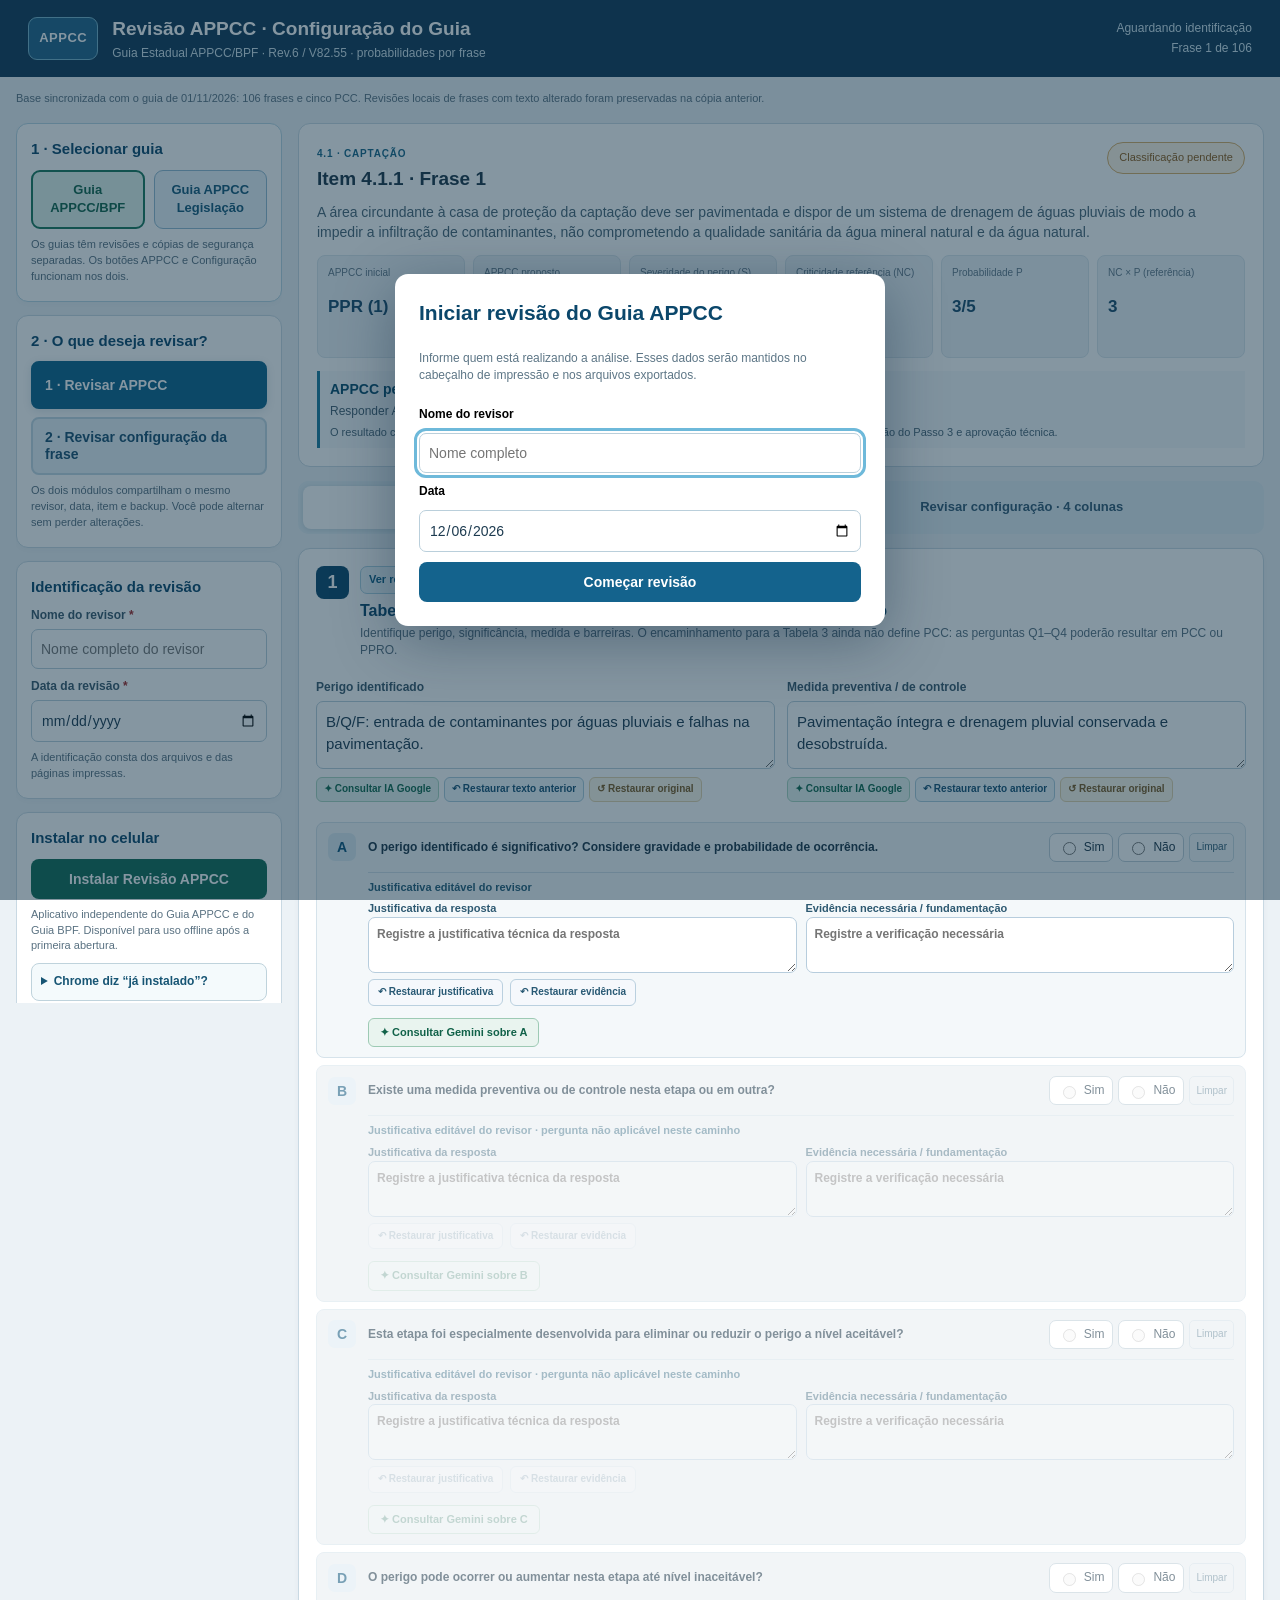
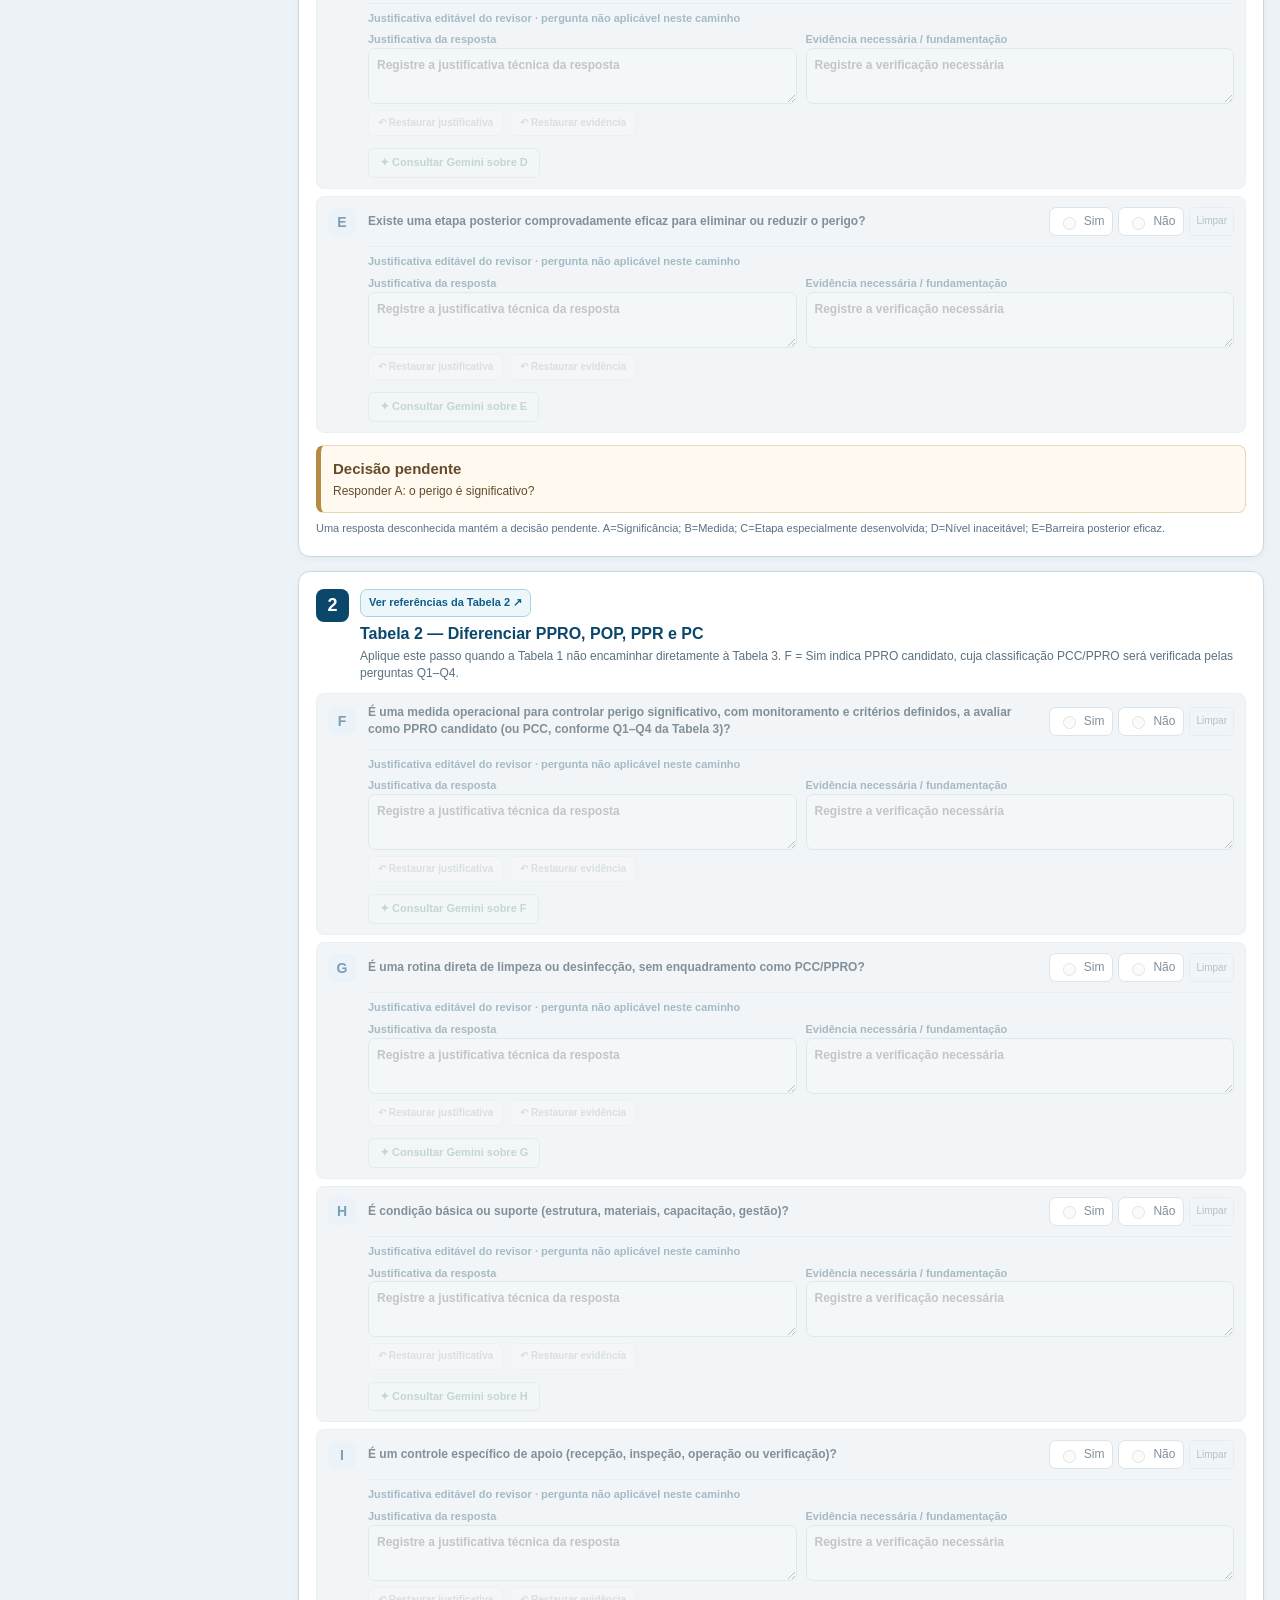
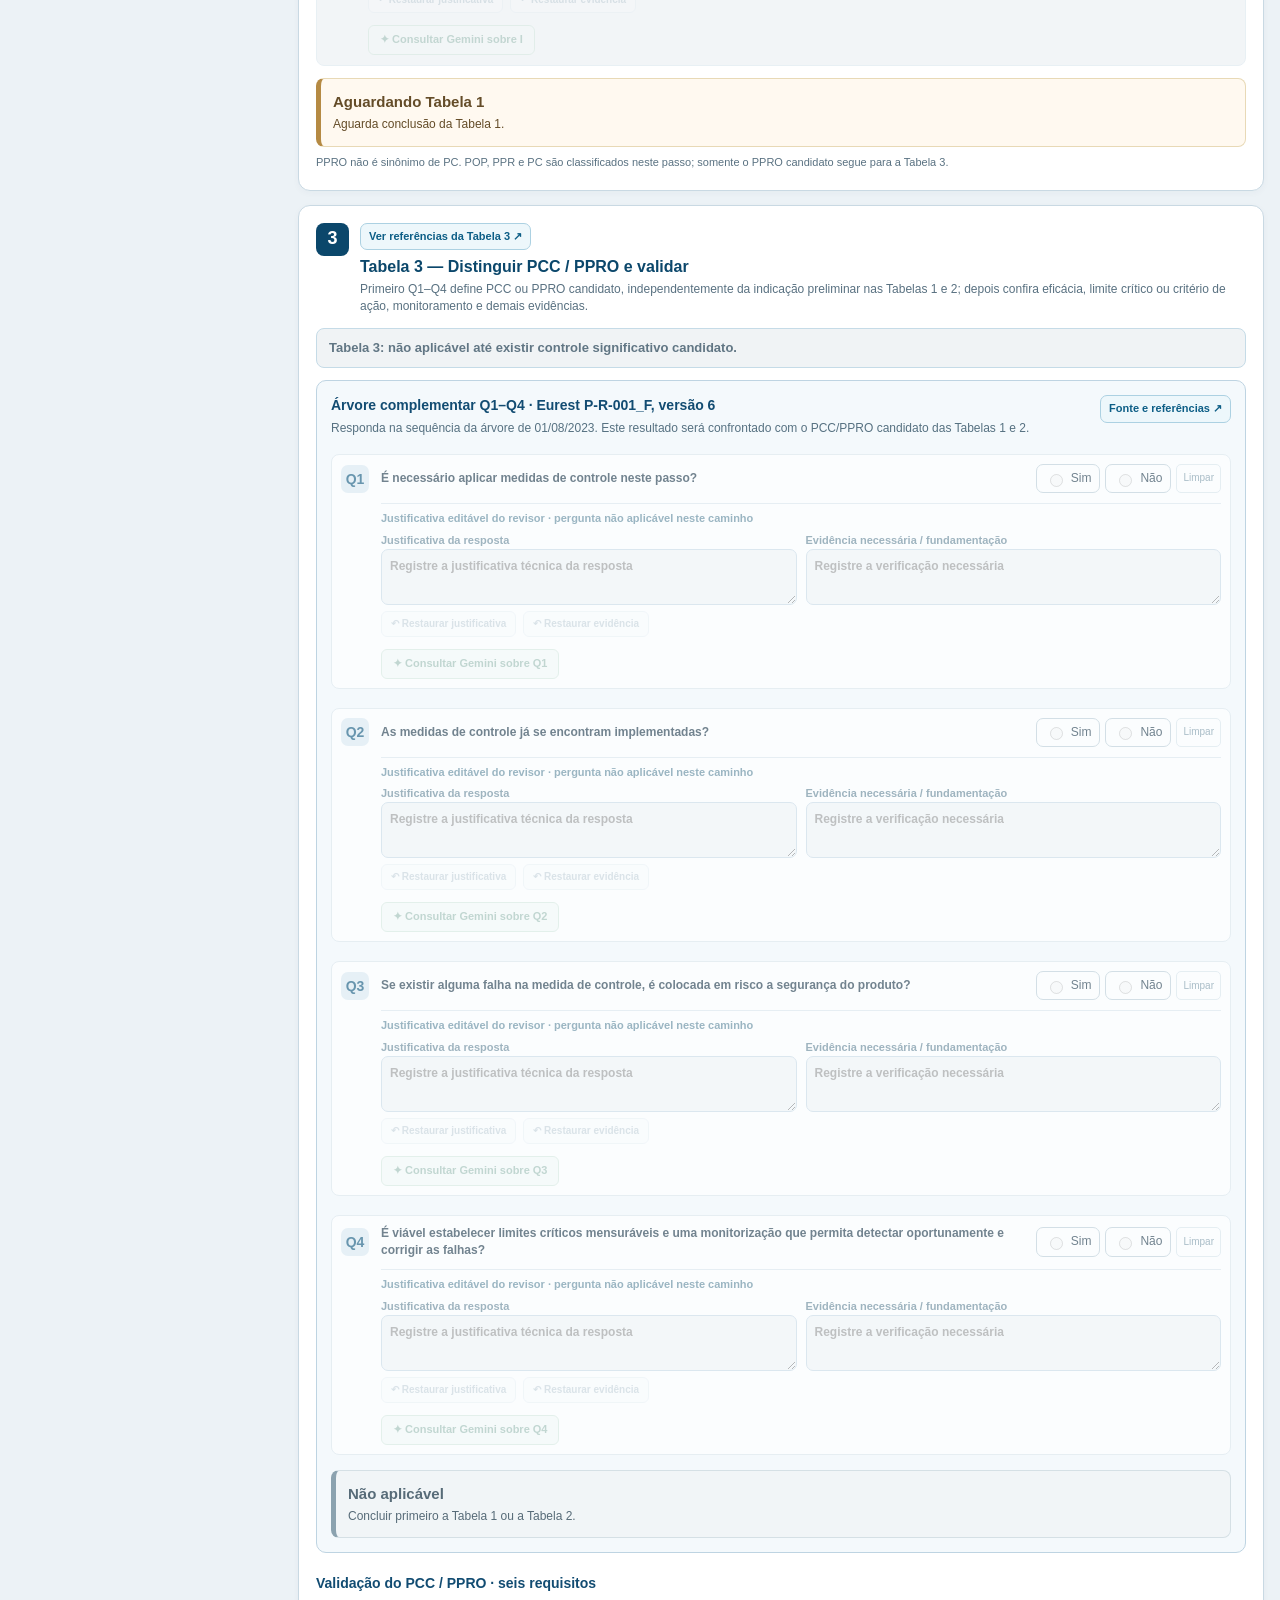
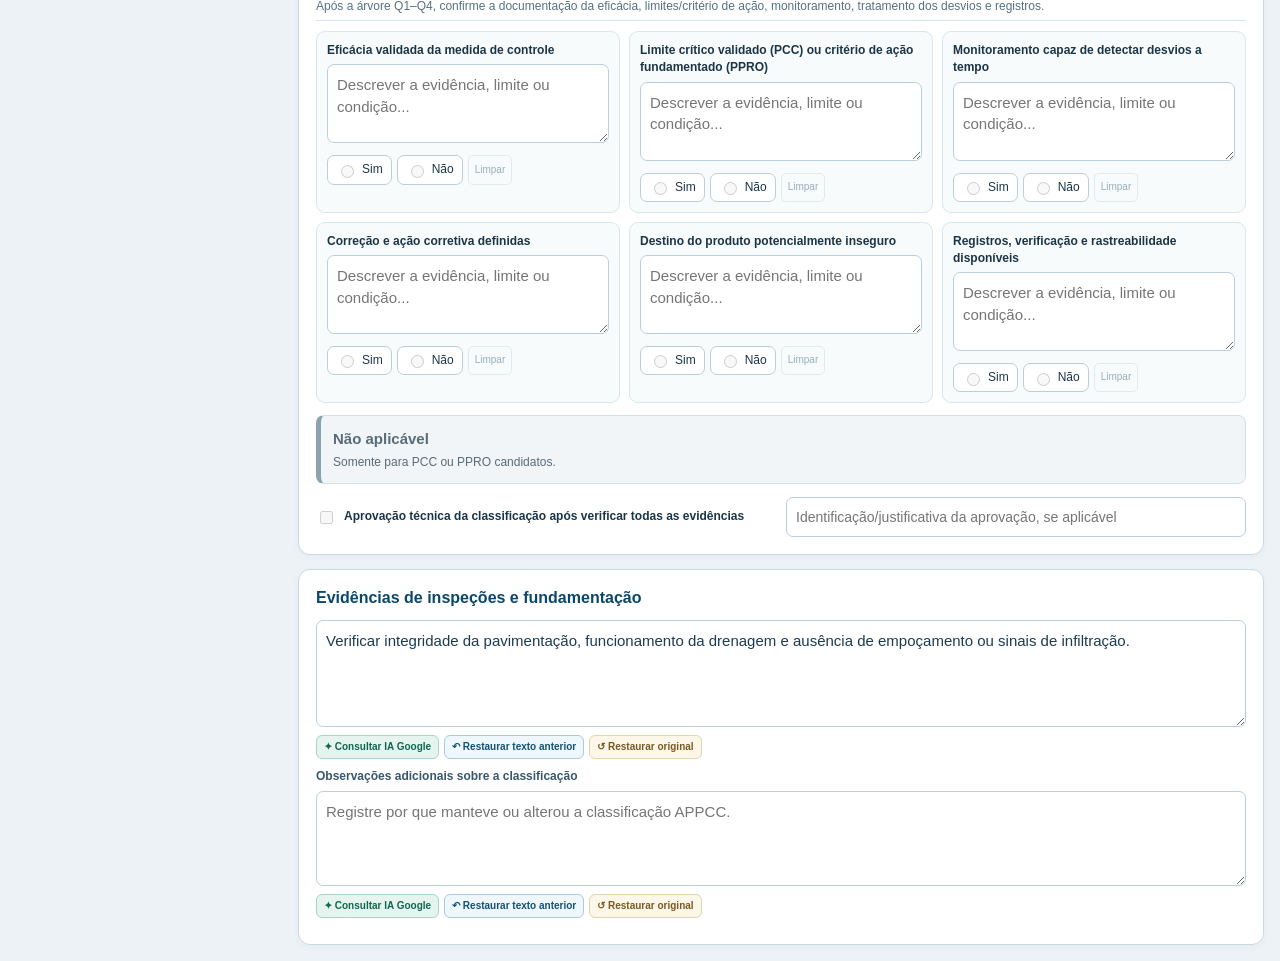
==== commit 19e7f252: "Sincroniza 106 frases com laboratórios e controle analítico por ponto e frequência" ====
--- a/index.html
+++ b/index.html
@@ -2,7 +2,7 @@
 <html lang="pt-BR">
 <head>
 <meta charset="UTF-8"><meta name="viewport" content="width=device-width, initial-scale=1, viewport-fit=cover">
-<meta name="theme-color" content="#0b476b"><link rel="manifest" href="./manifest.webmanifest"><link rel="icon" type="image/png" sizes="192x192" href="./icon-192.png"><link rel="apple-touch-icon" href="./icon-192.png"><meta name="description" content="Revisão das 88 frases APPCC e configuração de mensagens e documentos do Guia Estadual — Rev.6 V82.55">
+<meta name="theme-color" content="#0b476b"><link rel="manifest" href="./manifest.webmanifest"><link rel="icon" type="image/png" sizes="192x192" href="./icon-192.png"><link rel="apple-touch-icon" href="./icon-192.png"><meta name="description" content="Revisão das 106 frases APPCC e configuração de mensagens e documentos do Guia Estadual — Rev.6 V82.55">
 <title>Revisão APPCC • Configuração do Guia Estadual</title>
 <style>:root{color-scheme:light;--navy:#103956;--blue:#14638d;--blue2:#0b476b;--cyan:#e4f2f7;--text:#1b3547;--muted:#597181;--line:#c9d9e3;--bg:#ecf2f6;--white:#fff;--gold:#ab6d16;--radius:12px;font-family:Arial,Helvetica,sans-serif}*{box-sizing:border-box}body{margin:0;background:var(--bg);color:var(--text);font-size:14px;line-height:1.43}button,input,select,textarea{font:inherit}button{cursor:pointer;border:0;border-radius:8px;padding:10px 12px;background:var(--blue);color:white;font-weight:650}button:disabled{opacity:.48;cursor:not-allowed}button:hover:not(:disabled){filter:brightness(.94)}button:focus-visible,input:focus-visible,textarea:focus-visible,select:focus-visible{outline:3px solid #6eb9da;outline-offset:2px}.btn-outline{background:#fff;border:1px solid #9dbaca;color:var(--blue2)}.btn-secondary{background:#e4eff5;color:#134966}.btn-print{background:#116348}.mini{font-size:12px;padding:6px 8px}input:not([type=radio]):not([type=checkbox]):not([type=file]),select,textarea{width:100%;border:1px solid #bacfdb;background:#fff;color:#1d3b50;border-radius:7px;padding:9px;min-height:37px}textarea{resize:vertical;line-height:1.45;overflow:auto;overflow-wrap:anywhere;white-space:pre-wrap}.app-header{background:var(--navy);color:white;padding:15px clamp(12px,2.2vw,32px);display:flex;gap:20px;justify-content:space-between;align-items:center}.brand{display:flex;align-items:center;gap:14px}.brand-mark{border:1px solid #77b4cb;background:#206289;border-radius:9px;font-weight:800;padding:11px 10px;font-size:13px;letter-spacing:.04em}.brand h1{font-size:19px;margin:0}.brand p{margin:3px 0 0;color:#d2e4ed;font-size:12px}.header-status{display:flex;flex-direction:column;text-align:right;gap:3px;font-size:12px;color:#d5e8f2}.app-layout{display:grid;grid-template-columns:266px minmax(0,1fr);align-items:start;gap:16px;padding:16px;max-width:1700px;margin:auto}.sidebar{display:grid;gap:13px;position:sticky;top:10px;max-height:calc(100dvh - 20px);overflow:auto}.panel{background:white;border:1px solid var(--line);border-radius:var(--radius);box-shadow:0 2px 7px #183f5609;padding:17px;min-width:0}.sidebar .panel{padding:14px}.panel h2{margin:0 0 10px;color:var(--blue2);font-size:16px}.sidebar h2{font-size:15px}.sidebar label,.field-box label,.config-column label,.evidence label{font-size:12px;font-weight:700;display:block;color:#39586b;margin:9px 0 5px}.sidebar label:first-of-type{margin-top:4px}.required{color:#a12525}.hint,.small-note{color:var(--muted);font-size:11px;line-height:1.45;margin:8px 0 2px}.actions-column{display:grid;gap:7px}.actions-column button{width:100%;font-size:12px}.prev-next{display:flex;gap:7px;margin-top:10px}.prev-next button{flex:1;padding:9px 5px;font-size:12px}.sidebar .btn-print,.sidebar #processObsBtn,.sidebar #expandAllBtn{width:100%;margin:8px 0 0}.backup-list{font-size:11px;margin-top:10px;max-height:150px;overflow:auto}.backup-list button{font-size:11px;padding:5px 6px;margin:2px;background:#e5eef4;color:var(--navy);display:block;text-align:left;width:100%}.workspace{min-width:0;display:grid;gap:14px}.summary{background:#fff;border:1px solid var(--line);border-radius:var(--radius);padding:18px}.summary-head{display:flex;align-items:start;gap:10px;justify-content:space-between}.summary h2{font-size:19px;margin:3px 0 7px}.summary p{color:#486475;margin:3px 0 11px}.kicker{font-size:10px;font-weight:800;letter-spacing:.08em;color:#166588;text-transform:uppercase}.status-pill{font-size:11px;border:1px solid #d8ad67;color:#8e5b1b;background:#fff6e5;border-radius:99px;padding:7px 11px;text-align:center;max-width:265px}.status-pill.success{border-color:#91c6ac;color:#176144;background:#e7f5ed}.metric-grid{display:grid;grid-template-columns:repeat(6,minmax(0,1fr));gap:8px;margin:13px 0}.metric-grid>div{background:#eef4f8;border:1px solid #d9e5ec;border-radius:8px;padding:10px;min-width:0}.metric-grid small{display:block;font-size:10px;color:#607787;min-height:26px}.metric-grid strong{display:block;font-size:17px;color:#194b6b;margin-top:3px}.decision-summary{border-left:3px solid #1a7a9d;padding:8px 10px;background:#f5f9fb;display:grid;gap:4px}.decision-summary strong{color:#084d6d}.decision-summary span{font-size:12px;color:#435f70}.decision-summary .hint{margin:0}.tabbar{display:flex;gap:7px;background:#e1edf3;border-radius:10px;padding:5px}.tab{flex:1;color:#315973;background:none;padding:12px 6px;font-size:13px}.tab.active{background:white;box-shadow:0 1px 5px #18466024;color:#0a4d76}.view{display:grid;gap:14px}.view[hidden]{display:none}.step{padding:17px}.step-head{display:flex;align-items:start;gap:11px;margin-bottom:11px}.step-head h2{margin:0 0 2px}.step-head p{margin:0;color:var(--muted);font-size:12px}.step-number{display:grid;place-items:center;background:var(--blue2);border-radius:8px;color:white;font-weight:800;font-size:18px;flex-shrink:0;width:33px;height:33px}.fields-two{display:grid;grid-template-columns:1fr 1fr;gap:12px}.field-box textarea{min-height:68px}.questions{display:grid;gap:7px;margin-top:11px}.question{display:grid;grid-template-columns:30px minmax(0,1fr) auto;align-items:center;gap:10px;padding:10px 11px;background:#f4f8fa;border:1px solid #d6e3eb;border-radius:8px}.question.disabled{opacity:.55;background:#e8edf1}.question>strong{background:#dceaf2;color:#0b537a;width:28px;height:28px;display:grid;place-items:center;border-radius:7px}.question label.question-title{font-size:12px;font-weight:650}.yesno{display:flex;gap:5px;flex-wrap:wrap}.yn-label{border:1px solid #bdced8;border-radius:7px;padding:5px 8px;display:flex;align-items:center;gap:5px;background:white;cursor:pointer;font-size:12px}.yn-label:has(input:checked){background:#dcefee;border-color:#39856e;color:#135d45;font-weight:750}.yn-label input{accent-color:#166e51}.criteria-grid{display:grid;grid-template-columns:repeat(3,minmax(0,1fr));gap:9px}.criterion{border:1px solid #dae6ed;background:#f8fbfc;padding:10px;border-radius:9px}.criterion>label{font-size:12px;font-weight:bold;display:block;margin-bottom:5px}.criterion textarea{min-height:79px}.criterion .yesno{margin-top:7px}.approval-row{display:grid;grid-template-columns:1fr 1fr;gap:10px;margin-top:13px;align-items:center}.checkbox-line{font-size:12px;display:flex;gap:8px;align-items:center;font-weight:700}.checkbox-line input{accent-color:#18694c}.evidence textarea{min-height:95px}.config-intro{padding:3px 2px}.config-intro h2{margin:0;font-size:17px;color:#104e72}.config-intro p{font-size:12px;color:#576f7e;margin:3px 0}.config-grid{display:grid;grid-template-columns:repeat(4,minmax(0,1fr));align-items:stretch;gap:9px}.config-column{background:white;border:1px solid var(--line);padding:12px;min-width:0;border-radius:10px;display:flex;flex-direction:column;gap:4px;min-height:620px}.config-column h3{background:#e8f2f7;border-bottom:2px solid #81b9d1;color:#165a7c;font-size:12px;min-height:44px;display:flex;align-items:center;margin:-12px -12px 6px;padding:9px 12px;border-radius:9px 9px 0 0}.config-column label{margin:5px 0 2px}.config-column textarea.grow{flex:1;min-height:165px}.config-column .hint{margin-top:9px}.docs-column #documentList{display:grid;gap:11px;margin:5px 0}.doc-card{border:1px solid #c6d8e2;border-radius:9px;background:#f7fafc;padding:10px;display:grid;gap:6px}.doc-card h4{font-size:12px;margin:0;color:var(--blue2)}.doc-card .doc-source{font-size:10px;color:#718695}.doc-card>label{margin:0}.doc-card textarea{min-height:66px}.doc-controls{display:flex;gap:7px;align-items:center}.doc-controls label{margin:0;font-size:11px}.doc-controls select{max-width:160px;min-height:30px;padding:5px}.doc-card .fit-field{font-size:12px}.preview-panel{margin-top:0}.preview-panel h2{font-size:15px}.preview-line{background:#f1f7fa;padding:9px;margin:6px 0;white-space:pre-wrap;font-size:12px;border-radius:7px;overflow-wrap:anywhere}.dialog{border:none;border-radius:13px;box-shadow:0 15px 60px #001f385c;max-width:min(95vw,490px);padding:24px}.dialog::backdrop{background:#0c2e4480}.dialog form{display:grid;gap:10px}.dialog h2{margin:0;color:var(--blue2)}.dialog label{font-size:12px;font-weight:bold}.wide-dialog{width:min(94vw,900px);max-width:900px}.dialog-tools{display:flex;align-items:center;justify-content:space-between;gap:10px;margin-bottom:11px}.wide-dialog textarea{min-height:48vh;font-size:15px}.dialog p{font-size:12px;color:#5d7686}#toast{position:fixed;bottom:15px;right:15px;background:#133c54;color:white;padding:12px 17px;border-radius:8px;box-shadow:0 3px 18px #1d394b4a;z-index:60;max-width:340px;display:none}.backup-list:empty{display:none}.print-page,.print-header{display:none}#printArea{display:none}
 @media(max-width:1230px){.config-grid{grid-template-columns:repeat(2,minmax(0,1fr))}.config-column{min-height:420px}.metric-grid{grid-template-columns:repeat(3,minmax(0,1fr))}.criteria-grid{grid-template-columns:repeat(2,minmax(0,1fr))}}@media(max-width:800px){.app-header{align-items:start;padding:12px}.brand h1{font-size:15px}.brand p{font-size:10px}.app-layout{display:block;padding:9px}.sidebar{position:static;display:grid;grid-template-columns:1fr 1fr;max-height:none;gap:9px;margin-bottom:12px;overflow:visible}.sidebar .panel{padding:11px}.summary{padding:12px}.status-pill{max-width:170px}.tab{font-size:12px}.config-grid{grid-template-columns:1fr 1fr}.config-column{min-height:360px}}@media(max-width:560px){.sidebar{grid-template-columns:1fr}.app-header{gap:9px}.header-status{max-width:90px}.brand-mark{font-size:11px;padding:8px}.summary h2{font-size:17px}.summary-head{flex-wrap:wrap}.metric-grid{grid-template-columns:repeat(2,minmax(0,1fr))}.config-grid{grid-template-columns:1fr}.config-column{min-height:0}.config-column textarea.grow{min-height:135px}.criteria-grid,.fields-two,.approval-row{grid-template-columns:1fr}.question{grid-template-columns:27px minmax(0,1fr);gap:5px}.yesno{grid-column:2}.tab{font-size:11px}.sidebar .panel h2{margin-bottom:6px}}
@@ -128,7 +128,7 @@
   "projeto": "Guia Estadual BPF/APPCC — configuração vigente em 01/11/2026",
   "origem_documentos": [
     "Guia BPF/APPCC atual — config.js, revisão de 01/11/2026",
-    "88 frases únicas; classificações, probabilidades e orientações sincronizadas"
+    "106 frases únicas; classificações, probabilidades e orientações sincronizadas"
   ],
   "frases": [
     {
@@ -3741,27 +3741,27 @@
       "appcc_proposto": "PPR",
       "severidade": 4,
       "probabilidade_24": 4,
-      "frase": "As análises laboratoriais para o controle e o monitoramento da qualidade da água mineral natural e da água natural devem ser realizadas em laboratório próprio ou terceirizado",
+      "frase": "Quando utilizado, o laboratório próprio deve realizar as análises do escopo assumido com capacidade técnica e rastreabilidade.",
       "perigo": "B/Q: resultados analíticos sem garantia",
-      "medida": "Laboratório qualificado interno/externo",
-      "evidencias": "Verificar laboratório próprio ou contrato vigente com terceirizado, escopo, capacidade e rastreabilidade das análises e dos resultados.",
+      "medida": "Quando utilizado, o laboratório próprio deve realizar as análises do escopo assumido com capacidade técnica e rastreabilidade.",
+      "evidencias": "Verificar instalações, métodos, equipamentos, pessoal e registros do laboratório próprio. Justificar NA somente quando não utilizado e o escopo estiver integralmente coberto por laboratório externo.",
       "texto_item": "Análises em laboratório próprio ou terceirizado.",
       "exemplo_item": "4.10.2 – O estabelecimento realiza as análises de controle em seu laboratório próprio e realiza análises mensais dos produtos envasados em laboratório terceirizado, conforme a Portaria SUVISA nº 4325/2025. Obs.: Não foi apresentado o contrato ou orçamento com o laboratório terceirizado.",
       "orientacao_item": "Verifique o atendimento ao item 4.10.2: Análises em laboratório próprio ou terceirizado.",
       "fonte_rev6": "04_Qualidade_Responsaveis.docx",
-      "foco": "As análises laboratoriais para o controle e o monitoramento da qualidade da água mineral natural e da água natural devem ser realizadas em laboratório próprio ou terceirizado",
-      "considerando": "",
-      "exemplo_frase": "4.10.2 – O estabelecimento realiza as análises de controle em seu laboratório próprio e realiza análises mensais dos produtos envasados em laboratório terceirizado, conforme a Portaria SUVISA nº 4325/2025. Obs.: Não foi apresentado o contrato ou orçamento com o laboratório terceirizado.",
-      "orientacao_frase": "Verificar laboratório próprio ou contrato vigente com terceirizado, escopo, capacidade e rastreabilidade das análises e dos resultados.",
-      "documentos": [
-        {
-          "name": "Contrato de terceirização de análises laboratoriais (orçamento opcional)",
-          "source": "Vínculo recuperado no Supabase de homologação",
-          "linked": true,
-          "orientation": "Conferir autenticidade, abrangência, validade e pertinência do documento “Contrato de terceirização de análises laboratoriais (orçamento opcional)” em relação à frase 1; SIM quando atende; NÃO quando ausente, vencido ou incompatível; NA somente mediante justificativa.",
-          "example": "4.10.2, frase 1 – Documento “Contrato de terceirização de análises laboratoriais (orçamento opcional)”: apresentado em [data], nº [número]. Constatação: [descrever conformidade ou irregularidade, período e unidade].",
-          "decision": "A decidir",
-          "uid": "65_0"
+      "foco": "Quando utilizado, o laboratório próprio deve realizar as análises do escopo assumido com capacidade técnica e rastreabilidade.",
+      "considerando": "Estrutura, contratação e rastreabilidade de apoio ao controle de qualidade; não constitui etapa de eliminação do perigo.",
+      "exemplo_frase": "Registrar a evidência específica para 4.10.2 F1, com identificação e resultado.",
+      "orientacao_frase": "Verificar instalações, métodos, equipamentos, pessoal e registros do laboratório próprio. Justificar NA somente quando não utilizado e o escopo estiver integralmente coberto por laboratório externo.",
+      "documentos": [
+        {
+          "uid": "65_0",
+          "name": "Documentos do laboratório próprio: escopo, métodos, equipe, equipamentos e registros; justificar NA se não utilizado.",
+          "source": "Guia atual — 4.10.2 F1",
+          "linked": true,
+          "orientation": "Verificar instalações, métodos, equipamentos, pessoal e registros do laboratório próprio. Justificar NA somente quando não utilizado e o escopo estiver integralmente coberto por laboratório externo.",
+          "example": "Identificar documento, laboratório, ponto/lote, data e resultado.",
+          "decision": "A decidir"
         }
       ],
       "passo3_textos": {
@@ -3772,7 +3772,91 @@
         "4": "Destino / bloqueio",
         "5": "Laudos, calibração e tendências"
       },
-      "fundamento_classificacao": "Condição básica de estrutura, organização, pessoal ou documentação."
+      "fundamento_classificacao": "Estrutura, contratação e rastreabilidade de apoio ao controle de qualidade; não constitui etapa de eliminação do perigo."
+    },
+    {
+      "n": 89,
+      "item": "4.10.2",
+      "indice": 2,
+      "processo": "Controle de Qualidade",
+      "appcc_inicial": "PPR",
+      "appcc_proposto": "PPR",
+      "severidade": 4,
+      "probabilidade_24": 4,
+      "frase": "As análises terceirizadas devem ser realizadas por laboratório externo com capacidade técnica e escopo compatível com os ensaios contratados.",
+      "perigo": "B/Q: resultados analíticos sem garantia",
+      "medida": "As análises terceirizadas devem ser realizadas por laboratório externo com capacidade técnica e escopo compatível com os ensaios contratados.",
+      "evidencias": "Conferir identificação do laboratório, escopo, métodos, laudos e rastreabilidade. A análise externa mensal do produto permanece obrigatória.",
+      "texto_item": "Análises em laboratório próprio ou terceirizado.",
+      "exemplo_item": "4.10.2 – O estabelecimento realiza as análises de controle em seu laboratório próprio e realiza análises mensais dos produtos envasados em laboratório terceirizado, conforme a Portaria SUVISA nº 4325/2025. Obs.: Não foi apresentado o contrato ou orçamento com o laboratório terceirizado.",
+      "orientacao_item": "Verifique o atendimento ao item 4.10.2: Análises em laboratório próprio ou terceirizado.",
+      "fonte_rev6": "04_Qualidade_Responsaveis.docx",
+      "foco": "As análises terceirizadas devem ser realizadas por laboratório externo com capacidade técnica e escopo compatível com os ensaios contratados.",
+      "considerando": "Estrutura, contratação e rastreabilidade de apoio ao controle de qualidade; não constitui etapa de eliminação do perigo.",
+      "exemplo_frase": "Registrar a evidência específica para 4.10.2 F2, com identificação e resultado.",
+      "orientacao_frase": "Conferir identificação do laboratório, escopo, métodos, laudos e rastreabilidade. A análise externa mensal do produto permanece obrigatória.",
+      "documentos": [
+        {
+          "uid": "89_0",
+          "name": "Documentos do laboratório externo, escopo e laudos rastreáveis.",
+          "source": "Guia atual — 4.10.2 F2",
+          "linked": true,
+          "orientation": "Conferir identificação do laboratório, escopo, métodos, laudos e rastreabilidade. A análise externa mensal do produto permanece obrigatória.",
+          "example": "Identificar documento, laboratório, ponto/lote, data e resultado.",
+          "decision": "A decidir"
+        }
+      ],
+      "passo3_textos": {
+        "0": "Justificar por estudo",
+        "1": "Plano e padrão analítico aplicáveis",
+        "2": "Amostras/resultados por etapa e lote",
+        "3": "Bloquear lote e investigar desvios",
+        "4": "Destino / bloqueio",
+        "5": "Laudos, calibração e tendências"
+      },
+      "fundamento_classificacao": "Estrutura, contratação e rastreabilidade de apoio ao controle de qualidade; não constitui etapa de eliminação do perigo."
+    },
+    {
+      "n": 90,
+      "item": "4.10.2",
+      "indice": 3,
+      "processo": "Controle de Qualidade",
+      "appcc_inicial": "PPR",
+      "appcc_proposto": "PPR",
+      "severidade": 4,
+      "probabilidade_24": 4,
+      "frase": "Deve estar disponível contrato vigente das análises terceirizadas, com coleta, transporte, locais, quantidades e parâmetros.",
+      "perigo": "B/Q: resultados analíticos sem garantia",
+      "medida": "Deve estar disponível contrato vigente das análises terceirizadas, com coleta, transporte, locais, quantidades e parâmetros.",
+      "evidencias": "Conferir contrato vigente e responsabilidades por coleta e transporte, pontos, quantidades, parâmetros e frequência; confrontar com os laudos. Orçamento não substitui contrato.",
+      "texto_item": "Análises em laboratório próprio ou terceirizado.",
+      "exemplo_item": "4.10.2 – O estabelecimento realiza as análises de controle em seu laboratório próprio e realiza análises mensais dos produtos envasados em laboratório terceirizado, conforme a Portaria SUVISA nº 4325/2025. Obs.: Não foi apresentado o contrato ou orçamento com o laboratório terceirizado.",
+      "orientacao_item": "Verifique o atendimento ao item 4.10.2: Análises em laboratório próprio ou terceirizado.",
+      "fonte_rev6": "04_Qualidade_Responsaveis.docx",
+      "foco": "Deve estar disponível contrato vigente das análises terceirizadas, com coleta, transporte, locais, quantidades e parâmetros.",
+      "considerando": "Estrutura, contratação e rastreabilidade de apoio ao controle de qualidade; não constitui etapa de eliminação do perigo.",
+      "exemplo_frase": "Registrar a evidência específica para 4.10.2 F3, com identificação e resultado.",
+      "orientacao_frase": "Conferir contrato vigente e responsabilidades por coleta e transporte, pontos, quantidades, parâmetros e frequência; confrontar com os laudos. Orçamento não substitui contrato.",
+      "documentos": [
+        {
+          "uid": "90_0",
+          "name": "Contrato vigente: coleta/transporte, locais, quantidades, parâmetros e frequência.",
+          "source": "Guia atual — 4.10.2 F3",
+          "linked": true,
+          "orientation": "Conferir contrato vigente e responsabilidades por coleta e transporte, pontos, quantidades, parâmetros e frequência; confrontar com os laudos. Orçamento não substitui contrato.",
+          "example": "Identificar documento, laboratório, ponto/lote, data e resultado.",
+          "decision": "A decidir"
+        }
+      ],
+      "passo3_textos": {
+        "0": "Justificar por estudo",
+        "1": "Plano e padrão analítico aplicáveis",
+        "2": "Amostras/resultados por etapa e lote",
+        "3": "Bloquear lote e investigar desvios",
+        "4": "Destino / bloqueio",
+        "5": "Laudos, calibração e tendências"
+      },
+      "fundamento_classificacao": "Estrutura, contratação e rastreabilidade de apoio ao controle de qualidade; não constitui etapa de eliminação do perigo."
     },
     {
       "n": 66,
@@ -3783,45 +3867,27 @@
       "appcc_proposto": "PC",
       "severidade": 4,
       "probabilidade_24": 5,
-      "frase": "As análises microbiológicas e de contaminantes químicos da água mineral natural e da água natural devem atender ao disposto em legislação especifica.",
+      "frase": "O produto envasado deve atender ao padrão para coliformes totais.",
       "perigo": "B/Q: parâmetros não conformes",
-      "medida": "Aplicação de critérios legais analíticos",
-      "evidencias": "Conferir laudos microbiológicos e de contaminantes químicos, identificação das amostras, métodos e atendimento aos padrões aplicáveis; verificar investigação de resultados insatisfatórios.",
+      "medida": "O produto envasado deve atender ao padrão para coliformes totais.",
+      "evidencias": "Conferir laudos de cada lote: n=5, c=0 e ausência em 250 mL para coliformes totais; verificar rastreabilidade e resposta a resultados insatisfatórios.",
       "texto_item": "Análises microbiológicas e contaminantes químicos atendem à legislação.",
       "exemplo_item": "4.10.3 – Foram verificadas as planilhas com os registros das análises da captação, reservatórios e envase dos últimos três meses. Nas estufas estavam em análise as placas com meio de cultura das coletas das últimas 24 horas. Elas estavam identificadas com o nome do local, a data da colocação nas estufas e o nome do microrganismo em análise, bem como na quantidade correta por lote.",
       "orientacao_item": "Verifique o atendimento ao item 4.10.3: Análises microbiológicas e contaminantes químicos atendem à legislação.",
       "fonte_rev6": "04_Qualidade_Responsaveis.docx",
-      "foco": "As análises microbiológicas e de contaminantes químicos da água mineral natural e da água natural devem atender ao disposto em legislação especifica.",
-      "considerando": "",
-      "exemplo_frase": "4.10.3 – Foram verificadas as planilhas com os registros das análises da captação, reservatórios e envase dos últimos três meses. Nas estufas estavam em análise as placas com meio de cultura das coletas das últimas 24 horas. Elas estavam identificadas com o nome do local, a data da colocação nas estufas e o nome do microrganismo em análise, bem como na quantidade correta por lote.",
-      "orientacao_frase": "Conferir laudos microbiológicos e de contaminantes químicos, identificação das amostras, métodos e atendimento aos padrões aplicáveis; verificar investigação de resultados insatisfatórios.",
-      "documentos": [
-        {
-          "name": "Laudos físico-químicos do laboratório próprio e/ou terceirizado (3 meses)",
-          "source": "Vínculo recuperado no Supabase de homologação",
-          "linked": true,
-          "orientation": "Conferir autenticidade, abrangência, validade e pertinência do documento “Laudos físico-químicos do laboratório próprio e/ou terceirizado (3 meses)” em relação à frase 1; SIM quando atende; NÃO quando ausente, vencido ou incompatível; NA somente mediante justificativa.",
-          "example": "4.10.3, frase 1 – Documento “Laudos físico-químicos do laboratório próprio e/ou terceirizado (3 meses)”: apresentado em [data], nº [número]. Constatação: [descrever conformidade ou irregularidade, período e unidade].",
-          "decision": "A decidir",
-          "uid": "66_0"
-        },
-        {
-          "name": "Laudos microbiológicos do laboratório próprio e/ou terceirizado (3 meses)",
-          "source": "Vínculo recuperado no Supabase de homologação",
-          "linked": true,
-          "orientation": "Conferir autenticidade, abrangência, validade e pertinência do documento “Laudos microbiológicos do laboratório próprio e/ou terceirizado (3 meses)” em relação à frase 1; SIM quando atende; NÃO quando ausente, vencido ou incompatível; NA somente mediante justificativa.",
-          "example": "4.10.3, frase 1 – Documento “Laudos microbiológicos do laboratório próprio e/ou terceirizado (3 meses)”: apresentado em [data], nº [número]. Constatação: [descrever conformidade ou irregularidade, período e unidade].",
-          "decision": "A decidir",
-          "uid": "66_1"
-        },
-        {
-          "name": "Livro de entrada e retirada das placas com meios das estufas",
-          "source": "Vínculo recuperado no Supabase de homologação",
-          "linked": true,
-          "orientation": "Conferir autenticidade, abrangência, validade e pertinência do documento “Livro de entrada e retirada das placas com meios das estufas” em relação à frase 1; SIM quando atende; NÃO quando ausente, vencido ou incompatível; NA somente mediante justificativa.",
-          "example": "4.10.3, frase 1 – Documento “Livro de entrada e retirada das placas com meios das estufas”: apresentado em [data], nº [número]. Constatação: [descrever conformidade ou irregularidade, período e unidade].",
-          "decision": "A decidir",
-          "uid": "66_2"
+      "foco": "O produto envasado deve atender ao padrão para coliformes totais.",
+      "considerando": "Ensaio de verificação da qualidade e atendimento ao plano; não elimina o perigo nem constitui, isoladamente, PCC.",
+      "exemplo_frase": "Registrar a evidência específica para 4.10.3 F1, com identificação e resultado.",
+      "orientacao_frase": "Conferir laudos de cada lote: n=5, c=0 e ausência em 250 mL para coliformes totais; verificar rastreabilidade e resposta a resultados insatisfatórios.",
+      "documentos": [
+        {
+          "uid": "66_0",
+          "name": "Laudos: coliformes totais — produto envasado; em cada lote.",
+          "source": "Guia atual — 4.10.3 F1",
+          "linked": true,
+          "orientation": "Conferir laudos de cada lote: n=5, c=0 e ausência em 250 mL para coliformes totais; verificar rastreabilidade e resposta a resultados insatisfatórios.",
+          "example": "Identificar documento, laboratório, ponto/lote, data e resultado.",
+          "decision": "A decidir"
         }
       ],
       "passo3_textos": {
@@ -3832,7 +3898,679 @@
         "4": "Destino / bloqueio",
         "5": "Laudos, calibração e tendências"
       },
-      "fundamento_classificacao": "Inspeção, ensaio ou verificação de apoio; não constitui etapa de redução do perigo."
+      "fundamento_classificacao": "Ensaio de verificação da qualidade e atendimento ao plano; não elimina o perigo nem constitui, isoladamente, PCC."
+    },
+    {
+      "n": 91,
+      "item": "4.10.3",
+      "indice": 2,
+      "processo": "Controle de Qualidade",
+      "appcc_inicial": "PC",
+      "appcc_proposto": "PC",
+      "severidade": 4,
+      "probabilidade_24": 5,
+      "frase": "O produto envasado deve atender ao padrão para Escherichia coli.",
+      "perigo": "B/Q: parâmetros não conformes",
+      "medida": "O produto envasado deve atender ao padrão para Escherichia coli.",
+      "evidencias": "Conferir laudos de cada lote: n=5, c=0 e ausência em 250 mL para Escherichia coli; verificar rastreabilidade e resposta a resultados insatisfatórios.",
+      "texto_item": "Análises microbiológicas e contaminantes químicos atendem à legislação.",
+      "exemplo_item": "4.10.3 – Foram verificadas as planilhas com os registros das análises da captação, reservatórios e envase dos últimos três meses. Nas estufas estavam em análise as placas com meio de cultura das coletas das últimas 24 horas. Elas estavam identificadas com o nome do local, a data da colocação nas estufas e o nome do microrganismo em análise, bem como na quantidade correta por lote.",
+      "orientacao_item": "Verifique o atendimento ao item 4.10.3: Análises microbiológicas e contaminantes químicos atendem à legislação.",
+      "fonte_rev6": "04_Qualidade_Responsaveis.docx",
+      "foco": "O produto envasado deve atender ao padrão para Escherichia coli.",
+      "considerando": "Ensaio de verificação da qualidade e atendimento ao plano; não elimina o perigo nem constitui, isoladamente, PCC.",
+      "exemplo_frase": "Registrar a evidência específica para 4.10.3 F2, com identificação e resultado.",
+      "orientacao_frase": "Conferir laudos de cada lote: n=5, c=0 e ausência em 250 mL para Escherichia coli; verificar rastreabilidade e resposta a resultados insatisfatórios.",
+      "documentos": [
+        {
+          "uid": "91_0",
+          "name": "Laudos: Escherichia coli — produto envasado; em cada lote.",
+          "source": "Guia atual — 4.10.3 F2",
+          "linked": true,
+          "orientation": "Conferir laudos de cada lote: n=5, c=0 e ausência em 250 mL para Escherichia coli; verificar rastreabilidade e resposta a resultados insatisfatórios.",
+          "example": "Identificar documento, laboratório, ponto/lote, data e resultado.",
+          "decision": "A decidir"
+        }
+      ],
+      "passo3_textos": {
+        "0": "Justificar por estudo",
+        "1": "Plano e padrão analítico aplicáveis",
+        "2": "Amostras/resultados por etapa e lote",
+        "3": "Bloquear lote e investigar desvios",
+        "4": "Destino / bloqueio",
+        "5": "Laudos, calibração e tendências"
+      },
+      "fundamento_classificacao": "Ensaio de verificação da qualidade e atendimento ao plano; não elimina o perigo nem constitui, isoladamente, PCC."
+    },
+    {
+      "n": 92,
+      "item": "4.10.3",
+      "indice": 3,
+      "processo": "Controle de Qualidade",
+      "appcc_inicial": "PC",
+      "appcc_proposto": "PC",
+      "severidade": 4,
+      "probabilidade_24": 5,
+      "frase": "O produto envasado deve atender ao padrão para enterococos.",
+      "perigo": "B/Q: parâmetros não conformes",
+      "medida": "O produto envasado deve atender ao padrão para enterococos.",
+      "evidencias": "Conferir laudos de cada lote: n=5, c=0 e ausência em 250 mL para enterococos; verificar rastreabilidade e resposta a resultados insatisfatórios.",
+      "texto_item": "Análises microbiológicas e contaminantes químicos atendem à legislação.",
+      "exemplo_item": "4.10.3 – Foram verificadas as planilhas com os registros das análises da captação, reservatórios e envase dos últimos três meses. Nas estufas estavam em análise as placas com meio de cultura das coletas das últimas 24 horas. Elas estavam identificadas com o nome do local, a data da colocação nas estufas e o nome do microrganismo em análise, bem como na quantidade correta por lote.",
+      "orientacao_item": "Verifique o atendimento ao item 4.10.3: Análises microbiológicas e contaminantes químicos atendem à legislação.",
+      "fonte_rev6": "04_Qualidade_Responsaveis.docx",
+      "foco": "O produto envasado deve atender ao padrão para enterococos.",
+      "considerando": "Ensaio de verificação da qualidade e atendimento ao plano; não elimina o perigo nem constitui, isoladamente, PCC.",
+      "exemplo_frase": "Registrar a evidência específica para 4.10.3 F3, com identificação e resultado.",
+      "orientacao_frase": "Conferir laudos de cada lote: n=5, c=0 e ausência em 250 mL para enterococos; verificar rastreabilidade e resposta a resultados insatisfatórios.",
+      "documentos": [
+        {
+          "uid": "92_0",
+          "name": "Laudos: enterococos — produto envasado; em cada lote.",
+          "source": "Guia atual — 4.10.3 F3",
+          "linked": true,
+          "orientation": "Conferir laudos de cada lote: n=5, c=0 e ausência em 250 mL para enterococos; verificar rastreabilidade e resposta a resultados insatisfatórios.",
+          "example": "Identificar documento, laboratório, ponto/lote, data e resultado.",
+          "decision": "A decidir"
+        }
+      ],
+      "passo3_textos": {
+        "0": "Justificar por estudo",
+        "1": "Plano e padrão analítico aplicáveis",
+        "2": "Amostras/resultados por etapa e lote",
+        "3": "Bloquear lote e investigar desvios",
+        "4": "Destino / bloqueio",
+        "5": "Laudos, calibração e tendências"
+      },
+      "fundamento_classificacao": "Ensaio de verificação da qualidade e atendimento ao plano; não elimina o perigo nem constitui, isoladamente, PCC."
+    },
+    {
+      "n": 93,
+      "item": "4.10.3",
+      "indice": 4,
+      "processo": "Controle de Qualidade",
+      "appcc_inicial": "PC",
+      "appcc_proposto": "PC",
+      "severidade": 4,
+      "probabilidade_24": 5,
+      "frase": "O produto envasado deve atender ao padrão para Pseudomonas aeruginosa.",
+      "perigo": "B/Q: parâmetros não conformes",
+      "medida": "O produto envasado deve atender ao padrão para Pseudomonas aeruginosa.",
+      "evidencias": "Conferir laudos de cada lote: n=5, c=0 e ausência em 250 mL para Pseudomonas aeruginosa; verificar rastreabilidade e resposta a resultados insatisfatórios.",
+      "texto_item": "Análises microbiológicas e contaminantes químicos atendem à legislação.",
+      "exemplo_item": "4.10.3 – Foram verificadas as planilhas com os registros das análises da captação, reservatórios e envase dos últimos três meses. Nas estufas estavam em análise as placas com meio de cultura das coletas das últimas 24 horas. Elas estavam identificadas com o nome do local, a data da colocação nas estufas e o nome do microrganismo em análise, bem como na quantidade correta por lote.",
+      "orientacao_item": "Verifique o atendimento ao item 4.10.3: Análises microbiológicas e contaminantes químicos atendem à legislação.",
+      "fonte_rev6": "04_Qualidade_Responsaveis.docx",
+      "foco": "O produto envasado deve atender ao padrão para Pseudomonas aeruginosa.",
+      "considerando": "Ensaio de verificação da qualidade e atendimento ao plano; não elimina o perigo nem constitui, isoladamente, PCC.",
+      "exemplo_frase": "Registrar a evidência específica para 4.10.3 F4, com identificação e resultado.",
+      "orientacao_frase": "Conferir laudos de cada lote: n=5, c=0 e ausência em 250 mL para Pseudomonas aeruginosa; verificar rastreabilidade e resposta a resultados insatisfatórios.",
+      "documentos": [
+        {
+          "uid": "93_0",
+          "name": "Laudos: Pseudomonas aeruginosa — produto envasado; em cada lote.",
+          "source": "Guia atual — 4.10.3 F4",
+          "linked": true,
+          "orientation": "Conferir laudos de cada lote: n=5, c=0 e ausência em 250 mL para Pseudomonas aeruginosa; verificar rastreabilidade e resposta a resultados insatisfatórios.",
+          "example": "Identificar documento, laboratório, ponto/lote, data e resultado.",
+          "decision": "A decidir"
+        }
+      ],
+      "passo3_textos": {
+        "0": "Justificar por estudo",
+        "1": "Plano e padrão analítico aplicáveis",
+        "2": "Amostras/resultados por etapa e lote",
+        "3": "Bloquear lote e investigar desvios",
+        "4": "Destino / bloqueio",
+        "5": "Laudos, calibração e tendências"
+      },
+      "fundamento_classificacao": "Ensaio de verificação da qualidade e atendimento ao plano; não elimina o perigo nem constitui, isoladamente, PCC."
+    },
+    {
+      "n": 94,
+      "item": "4.10.3",
+      "indice": 5,
+      "processo": "Controle de Qualidade",
+      "appcc_inicial": "PC",
+      "appcc_proposto": "PC",
+      "severidade": 4,
+      "probabilidade_24": 5,
+      "frase": "O produto envasado deve atender ao padrão para esporos de clostrídios sulfito redutores.",
+      "perigo": "B/Q: parâmetros não conformes",
+      "medida": "O produto envasado deve atender ao padrão para esporos de clostrídios sulfito redutores.",
+      "evidencias": "Conferir laudos de cada lote: n=5, c=0 e ausência em 50 mL para esporos de clostrídios sulfito redutores; verificar rastreabilidade e resposta a resultados insatisfatórios.",
+      "texto_item": "Análises microbiológicas e contaminantes químicos atendem à legislação.",
+      "exemplo_item": "4.10.3 – Foram verificadas as planilhas com os registros das análises da captação, reservatórios e envase dos últimos três meses. Nas estufas estavam em análise as placas com meio de cultura das coletas das últimas 24 horas. Elas estavam identificadas com o nome do local, a data da colocação nas estufas e o nome do microrganismo em análise, bem como na quantidade correta por lote.",
+      "orientacao_item": "Verifique o atendimento ao item 4.10.3: Análises microbiológicas e contaminantes químicos atendem à legislação.",
+      "fonte_rev6": "04_Qualidade_Responsaveis.docx",
+      "foco": "O produto envasado deve atender ao padrão para esporos de clostrídios sulfito redutores.",
+      "considerando": "Ensaio de verificação da qualidade e atendimento ao plano; não elimina o perigo nem constitui, isoladamente, PCC.",
+      "exemplo_frase": "Registrar a evidência específica para 4.10.3 F5, com identificação e resultado.",
+      "orientacao_frase": "Conferir laudos de cada lote: n=5, c=0 e ausência em 50 mL para esporos de clostrídios sulfito redutores; verificar rastreabilidade e resposta a resultados insatisfatórios.",
+      "documentos": [
+        {
+          "uid": "94_0",
+          "name": "Laudos: esporos de clostrídios sulfito redutores — produto envasado; em cada lote.",
+          "source": "Guia atual — 4.10.3 F5",
+          "linked": true,
+          "orientation": "Conferir laudos de cada lote: n=5, c=0 e ausência em 50 mL para esporos de clostrídios sulfito redutores; verificar rastreabilidade e resposta a resultados insatisfatórios.",
+          "example": "Identificar documento, laboratório, ponto/lote, data e resultado.",
+          "decision": "A decidir"
+        }
+      ],
+      "passo3_textos": {
+        "0": "Justificar por estudo",
+        "1": "Plano e padrão analítico aplicáveis",
+        "2": "Amostras/resultados por etapa e lote",
+        "3": "Bloquear lote e investigar desvios",
+        "4": "Destino / bloqueio",
+        "5": "Laudos, calibração e tendências"
+      },
+      "fundamento_classificacao": "Ensaio de verificação da qualidade e atendimento ao plano; não elimina o perigo nem constitui, isoladamente, PCC."
+    },
+    {
+      "n": 95,
+      "item": "4.10.3",
+      "indice": 6,
+      "processo": "Controle de Qualidade",
+      "appcc_inicial": "PC",
+      "appcc_proposto": "PC",
+      "severidade": 4,
+      "probabilidade_24": 5,
+      "frase": "O produto envasado deve atender ao padrão para esporos de Clostridium perfringens.",
+      "perigo": "B/Q: parâmetros não conformes",
+      "medida": "O produto envasado deve atender ao padrão para esporos de Clostridium perfringens.",
+      "evidencias": "Conferir laudos de cada lote: n=5, c=0 e ausência em 50 mL para esporos de Clostridium perfringens; verificar rastreabilidade e resposta a resultados insatisfatórios.",
+      "texto_item": "Análises microbiológicas e contaminantes químicos atendem à legislação.",
+      "exemplo_item": "4.10.3 – Foram verificadas as planilhas com os registros das análises da captação, reservatórios e envase dos últimos três meses. Nas estufas estavam em análise as placas com meio de cultura das coletas das últimas 24 horas. Elas estavam identificadas com o nome do local, a data da colocação nas estufas e o nome do microrganismo em análise, bem como na quantidade correta por lote.",
+      "orientacao_item": "Verifique o atendimento ao item 4.10.3: Análises microbiológicas e contaminantes químicos atendem à legislação.",
+      "fonte_rev6": "04_Qualidade_Responsaveis.docx",
+      "foco": "O produto envasado deve atender ao padrão para esporos de Clostridium perfringens.",
+      "considerando": "Ensaio de verificação da qualidade e atendimento ao plano; não elimina o perigo nem constitui, isoladamente, PCC.",
+      "exemplo_frase": "Registrar a evidência específica para 4.10.3 F6, com identificação e resultado.",
+      "orientacao_frase": "Conferir laudos de cada lote: n=5, c=0 e ausência em 50 mL para esporos de Clostridium perfringens; verificar rastreabilidade e resposta a resultados insatisfatórios.",
+      "documentos": [
+        {
+          "uid": "95_0",
+          "name": "Laudos: esporos de Clostridium perfringens — produto envasado; em cada lote.",
+          "source": "Guia atual — 4.10.3 F6",
+          "linked": true,
+          "orientation": "Conferir laudos de cada lote: n=5, c=0 e ausência em 50 mL para esporos de Clostridium perfringens; verificar rastreabilidade e resposta a resultados insatisfatórios.",
+          "example": "Identificar documento, laboratório, ponto/lote, data e resultado.",
+          "decision": "A decidir"
+        }
+      ],
+      "passo3_textos": {
+        "0": "Justificar por estudo",
+        "1": "Plano e padrão analítico aplicáveis",
+        "2": "Amostras/resultados por etapa e lote",
+        "3": "Bloquear lote e investigar desvios",
+        "4": "Destino / bloqueio",
+        "5": "Laudos, calibração e tendências"
+      },
+      "fundamento_classificacao": "Ensaio de verificação da qualidade e atendimento ao plano; não elimina o perigo nem constitui, isoladamente, PCC."
+    },
+    {
+      "n": 96,
+      "item": "4.10.3",
+      "indice": 7,
+      "processo": "Controle de Qualidade",
+      "appcc_inicial": "PC",
+      "appcc_proposto": "PC",
+      "severidade": 4,
+      "probabilidade_24": 5,
+      "frase": "Devem ser realizadas contagens de bactérias heterotróficas em cada lote do produto envasado.",
+      "perigo": "B/Q: parâmetros não conformes",
+      "medida": "Devem ser realizadas contagens de bactérias heterotróficas em cada lote do produto envasado.",
+      "evidencias": "Conferir contagem, método, ponto/lote, frequência e critério de aceitação documentado; investigar desvios e tendências. Não presumir limite numérico não definido na norma citada.",
+      "texto_item": "Análises microbiológicas e contaminantes químicos atendem à legislação.",
+      "exemplo_item": "4.10.3 – Foram verificadas as planilhas com os registros das análises da captação, reservatórios e envase dos últimos três meses. Nas estufas estavam em análise as placas com meio de cultura das coletas das últimas 24 horas. Elas estavam identificadas com o nome do local, a data da colocação nas estufas e o nome do microrganismo em análise, bem como na quantidade correta por lote.",
+      "orientacao_item": "Verifique o atendimento ao item 4.10.3: Análises microbiológicas e contaminantes químicos atendem à legislação.",
+      "fonte_rev6": "04_Qualidade_Responsaveis.docx",
+      "foco": "Devem ser realizadas contagens de bactérias heterotróficas em cada lote do produto envasado.",
+      "considerando": "Ensaio de verificação da qualidade e atendimento ao plano; não elimina o perigo nem constitui, isoladamente, PCC.",
+      "exemplo_frase": "Registrar a evidência específica para 4.10.3 F7, com identificação e resultado.",
+      "orientacao_frase": "Conferir contagem, método, ponto/lote, frequência e critério de aceitação documentado; investigar desvios e tendências. Não presumir limite numérico não definido na norma citada.",
+      "documentos": [
+        {
+          "uid": "96_0",
+          "name": "Laudos: bactérias heterotróficas — produto envasado; em cada lote.",
+          "source": "Guia atual — 4.10.3 F7",
+          "linked": true,
+          "orientation": "Conferir contagem, método, ponto/lote, frequência e critério de aceitação documentado; investigar desvios e tendências. Não presumir limite numérico não definido na norma citada.",
+          "example": "Identificar documento, laboratório, ponto/lote, data e resultado.",
+          "decision": "A decidir"
+        }
+      ],
+      "passo3_textos": {
+        "0": "Justificar por estudo",
+        "1": "Plano e padrão analítico aplicáveis",
+        "2": "Amostras/resultados por etapa e lote",
+        "3": "Bloquear lote e investigar desvios",
+        "4": "Destino / bloqueio",
+        "5": "Laudos, calibração e tendências"
+      },
+      "fundamento_classificacao": "Ensaio de verificação da qualidade e atendimento ao plano; não elimina o perigo nem constitui, isoladamente, PCC."
+    },
+    {
+      "n": 97,
+      "item": "4.10.3",
+      "indice": 8,
+      "processo": "Controle de Qualidade",
+      "appcc_inicial": "PC",
+      "appcc_proposto": "PC",
+      "severidade": 4,
+      "probabilidade_24": 5,
+      "frase": "Devem ser realizadas análises de coliformes totais semanalmente em cada captação.",
+      "perigo": "B/Q: parâmetros não conformes",
+      "medida": "Devem ser realizadas análises de coliformes totais semanalmente em cada captação.",
+      "evidencias": "Conferir laudos semanais de cada captação, método, identificação, critério de aceitação e investigação de resultados insatisfatórios. Não aplicar n=5 do produto ao ponto de processo.",
+      "texto_item": "Análises microbiológicas e contaminantes químicos atendem à legislação.",
+      "exemplo_item": "4.10.3 – Foram verificadas as planilhas com os registros das análises da captação, reservatórios e envase dos últimos três meses. Nas estufas estavam em análise as placas com meio de cultura das coletas das últimas 24 horas. Elas estavam identificadas com o nome do local, a data da colocação nas estufas e o nome do microrganismo em análise, bem como na quantidade correta por lote.",
+      "orientacao_item": "Verifique o atendimento ao item 4.10.3: Análises microbiológicas e contaminantes químicos atendem à legislação.",
+      "fonte_rev6": "04_Qualidade_Responsaveis.docx",
+      "foco": "Devem ser realizadas análises de coliformes totais semanalmente em cada captação.",
+      "considerando": "Ensaio de verificação da qualidade e atendimento ao plano; não elimina o perigo nem constitui, isoladamente, PCC.",
+      "exemplo_frase": "Registrar a evidência específica para 4.10.3 F8, com identificação e resultado.",
+      "orientacao_frase": "Conferir laudos semanais de cada captação, método, identificação, critério de aceitação e investigação de resultados insatisfatórios. Não aplicar n=5 do produto ao ponto de processo.",
+      "documentos": [
+        {
+          "uid": "97_0",
+          "name": "Laudos: coliformes totais — captação; semanalmente em cada captação.",
+          "source": "Guia atual — 4.10.3 F8",
+          "linked": true,
+          "orientation": "Conferir laudos semanais de cada captação, método, identificação, critério de aceitação e investigação de resultados insatisfatórios. Não aplicar n=5 do produto ao ponto de processo.",
+          "example": "Identificar documento, laboratório, ponto/lote, data e resultado.",
+          "decision": "A decidir"
+        }
+      ],
+      "passo3_textos": {
+        "0": "Justificar por estudo",
+        "1": "Plano e padrão analítico aplicáveis",
+        "2": "Amostras/resultados por etapa e lote",
+        "3": "Bloquear lote e investigar desvios",
+        "4": "Destino / bloqueio",
+        "5": "Laudos, calibração e tendências"
+      },
+      "fundamento_classificacao": "Ensaio de verificação da qualidade e atendimento ao plano; não elimina o perigo nem constitui, isoladamente, PCC."
+    },
+    {
+      "n": 98,
+      "item": "4.10.3",
+      "indice": 9,
+      "processo": "Controle de Qualidade",
+      "appcc_inicial": "PC",
+      "appcc_proposto": "PC",
+      "severidade": 4,
+      "probabilidade_24": 5,
+      "frase": "Devem ser realizadas análises de Escherichia coli semanalmente em cada captação.",
+      "perigo": "B/Q: parâmetros não conformes",
+      "medida": "Devem ser realizadas análises de Escherichia coli semanalmente em cada captação.",
+      "evidencias": "Conferir laudos semanais de cada captação, método, identificação, critério de aceitação e investigação de resultados insatisfatórios. Não aplicar n=5 do produto ao ponto de processo.",
+      "texto_item": "Análises microbiológicas e contaminantes químicos atendem à legislação.",
+      "exemplo_item": "4.10.3 – Foram verificadas as planilhas com os registros das análises da captação, reservatórios e envase dos últimos três meses. Nas estufas estavam em análise as placas com meio de cultura das coletas das últimas 24 horas. Elas estavam identificadas com o nome do local, a data da colocação nas estufas e o nome do microrganismo em análise, bem como na quantidade correta por lote.",
+      "orientacao_item": "Verifique o atendimento ao item 4.10.3: Análises microbiológicas e contaminantes químicos atendem à legislação.",
+      "fonte_rev6": "04_Qualidade_Responsaveis.docx",
+      "foco": "Devem ser realizadas análises de Escherichia coli semanalmente em cada captação.",
+      "considerando": "Ensaio de verificação da qualidade e atendimento ao plano; não elimina o perigo nem constitui, isoladamente, PCC.",
+      "exemplo_frase": "Registrar a evidência específica para 4.10.3 F9, com identificação e resultado.",
+      "orientacao_frase": "Conferir laudos semanais de cada captação, método, identificação, critério de aceitação e investigação de resultados insatisfatórios. Não aplicar n=5 do produto ao ponto de processo.",
+      "documentos": [
+        {
+          "uid": "98_0",
+          "name": "Laudos: Escherichia coli — captação; semanalmente em cada captação.",
+          "source": "Guia atual — 4.10.3 F9",
+          "linked": true,
+          "orientation": "Conferir laudos semanais de cada captação, método, identificação, critério de aceitação e investigação de resultados insatisfatórios. Não aplicar n=5 do produto ao ponto de processo.",
+          "example": "Identificar documento, laboratório, ponto/lote, data e resultado.",
+          "decision": "A decidir"
+        }
+      ],
+      "passo3_textos": {
+        "0": "Justificar por estudo",
+        "1": "Plano e padrão analítico aplicáveis",
+        "2": "Amostras/resultados por etapa e lote",
+        "3": "Bloquear lote e investigar desvios",
+        "4": "Destino / bloqueio",
+        "5": "Laudos, calibração e tendências"
+      },
+      "fundamento_classificacao": "Ensaio de verificação da qualidade e atendimento ao plano; não elimina o perigo nem constitui, isoladamente, PCC."
+    },
+    {
+      "n": 99,
+      "item": "4.10.3",
+      "indice": 10,
+      "processo": "Controle de Qualidade",
+      "appcc_inicial": "PC",
+      "appcc_proposto": "PC",
+      "severidade": 4,
+      "probabilidade_24": 5,
+      "frase": "Devem ser realizadas análises de bactérias heterotróficas semanalmente em cada captação.",
+      "perigo": "B/Q: parâmetros não conformes",
+      "medida": "Devem ser realizadas análises de bactérias heterotróficas semanalmente em cada captação.",
+      "evidencias": "Conferir contagem, método, ponto/lote, frequência e critério de aceitação documentado; investigar desvios e tendências. Não presumir limite numérico não definido na norma citada.",
+      "texto_item": "Análises microbiológicas e contaminantes químicos atendem à legislação.",
+      "exemplo_item": "4.10.3 – Foram verificadas as planilhas com os registros das análises da captação, reservatórios e envase dos últimos três meses. Nas estufas estavam em análise as placas com meio de cultura das coletas das últimas 24 horas. Elas estavam identificadas com o nome do local, a data da colocação nas estufas e o nome do microrganismo em análise, bem como na quantidade correta por lote.",
+      "orientacao_item": "Verifique o atendimento ao item 4.10.3: Análises microbiológicas e contaminantes químicos atendem à legislação.",
+      "fonte_rev6": "04_Qualidade_Responsaveis.docx",
+      "foco": "Devem ser realizadas análises de bactérias heterotróficas semanalmente em cada captação.",
+      "considerando": "Ensaio de verificação da qualidade e atendimento ao plano; não elimina o perigo nem constitui, isoladamente, PCC.",
+      "exemplo_frase": "Registrar a evidência específica para 4.10.3 F10, com identificação e resultado.",
+      "orientacao_frase": "Conferir contagem, método, ponto/lote, frequência e critério de aceitação documentado; investigar desvios e tendências. Não presumir limite numérico não definido na norma citada.",
+      "documentos": [
+        {
+          "uid": "99_0",
+          "name": "Laudos: bactérias heterotróficas — captação; semanalmente em cada captação.",
+          "source": "Guia atual — 4.10.3 F10",
+          "linked": true,
+          "orientation": "Conferir contagem, método, ponto/lote, frequência e critério de aceitação documentado; investigar desvios e tendências. Não presumir limite numérico não definido na norma citada.",
+          "example": "Identificar documento, laboratório, ponto/lote, data e resultado.",
+          "decision": "A decidir"
+        }
+      ],
+      "passo3_textos": {
+        "0": "Justificar por estudo",
+        "1": "Plano e padrão analítico aplicáveis",
+        "2": "Amostras/resultados por etapa e lote",
+        "3": "Bloquear lote e investigar desvios",
+        "4": "Destino / bloqueio",
+        "5": "Laudos, calibração e tendências"
+      },
+      "fundamento_classificacao": "Ensaio de verificação da qualidade e atendimento ao plano; não elimina o perigo nem constitui, isoladamente, PCC."
+    },
+    {
+      "n": 100,
+      "item": "4.10.3",
+      "indice": 11,
+      "processo": "Controle de Qualidade",
+      "appcc_inicial": "PC",
+      "appcc_proposto": "PC",
+      "severidade": 4,
+      "probabilidade_24": 5,
+      "frase": "Devem ser realizadas análises de coliformes totais semanalmente em cada reservatório.",
+      "perigo": "B/Q: parâmetros não conformes",
+      "medida": "Devem ser realizadas análises de coliformes totais semanalmente em cada reservatório.",
+      "evidencias": "Conferir laudos semanais de cada reservatório, método, identificação, critério de aceitação e investigação de resultados insatisfatórios. Não aplicar n=5 do produto ao ponto de processo.",
+      "texto_item": "Análises microbiológicas e contaminantes químicos atendem à legislação.",
+      "exemplo_item": "4.10.3 – Foram verificadas as planilhas com os registros das análises da captação, reservatórios e envase dos últimos três meses. Nas estufas estavam em análise as placas com meio de cultura das coletas das últimas 24 horas. Elas estavam identificadas com o nome do local, a data da colocação nas estufas e o nome do microrganismo em análise, bem como na quantidade correta por lote.",
+      "orientacao_item": "Verifique o atendimento ao item 4.10.3: Análises microbiológicas e contaminantes químicos atendem à legislação.",
+      "fonte_rev6": "04_Qualidade_Responsaveis.docx",
+      "foco": "Devem ser realizadas análises de coliformes totais semanalmente em cada reservatório.",
+      "considerando": "Ensaio de verificação da qualidade e atendimento ao plano; não elimina o perigo nem constitui, isoladamente, PCC.",
+      "exemplo_frase": "Registrar a evidência específica para 4.10.3 F11, com identificação e resultado.",
+      "orientacao_frase": "Conferir laudos semanais de cada reservatório, método, identificação, critério de aceitação e investigação de resultados insatisfatórios. Não aplicar n=5 do produto ao ponto de processo.",
+      "documentos": [
+        {
+          "uid": "100_0",
+          "name": "Laudos: coliformes totais — reservatório; semanalmente em cada reservatório.",
+          "source": "Guia atual — 4.10.3 F11",
+          "linked": true,
+          "orientation": "Conferir laudos semanais de cada reservatório, método, identificação, critério de aceitação e investigação de resultados insatisfatórios. Não aplicar n=5 do produto ao ponto de processo.",
+          "example": "Identificar documento, laboratório, ponto/lote, data e resultado.",
+          "decision": "A decidir"
+        }
+      ],
+      "passo3_textos": {
+        "0": "Justificar por estudo",
+        "1": "Plano e padrão analítico aplicáveis",
+        "2": "Amostras/resultados por etapa e lote",
+        "3": "Bloquear lote e investigar desvios",
+        "4": "Destino / bloqueio",
+        "5": "Laudos, calibração e tendências"
+      },
+      "fundamento_classificacao": "Ensaio de verificação da qualidade e atendimento ao plano; não elimina o perigo nem constitui, isoladamente, PCC."
+    },
+    {
+      "n": 101,
+      "item": "4.10.3",
+      "indice": 12,
+      "processo": "Controle de Qualidade",
+      "appcc_inicial": "PC",
+      "appcc_proposto": "PC",
+      "severidade": 4,
+      "probabilidade_24": 5,
+      "frase": "Devem ser realizadas análises de Escherichia coli semanalmente em cada reservatório.",
+      "perigo": "B/Q: parâmetros não conformes",
+      "medida": "Devem ser realizadas análises de Escherichia coli semanalmente em cada reservatório.",
+      "evidencias": "Conferir laudos semanais de cada reservatório, método, identificação, critério de aceitação e investigação de resultados insatisfatórios. Não aplicar n=5 do produto ao ponto de processo.",
+      "texto_item": "Análises microbiológicas e contaminantes químicos atendem à legislação.",
+      "exemplo_item": "4.10.3 – Foram verificadas as planilhas com os registros das análises da captação, reservatórios e envase dos últimos três meses. Nas estufas estavam em análise as placas com meio de cultura das coletas das últimas 24 horas. Elas estavam identificadas com o nome do local, a data da colocação nas estufas e o nome do microrganismo em análise, bem como na quantidade correta por lote.",
+      "orientacao_item": "Verifique o atendimento ao item 4.10.3: Análises microbiológicas e contaminantes químicos atendem à legislação.",
+      "fonte_rev6": "04_Qualidade_Responsaveis.docx",
+      "foco": "Devem ser realizadas análises de Escherichia coli semanalmente em cada reservatório.",
+      "considerando": "Ensaio de verificação da qualidade e atendimento ao plano; não elimina o perigo nem constitui, isoladamente, PCC.",
+      "exemplo_frase": "Registrar a evidência específica para 4.10.3 F12, com identificação e resultado.",
+      "orientacao_frase": "Conferir laudos semanais de cada reservatório, método, identificação, critério de aceitação e investigação de resultados insatisfatórios. Não aplicar n=5 do produto ao ponto de processo.",
+      "documentos": [
+        {
+          "uid": "101_0",
+          "name": "Laudos: Escherichia coli — reservatório; semanalmente em cada reservatório.",
+          "source": "Guia atual — 4.10.3 F12",
+          "linked": true,
+          "orientation": "Conferir laudos semanais de cada reservatório, método, identificação, critério de aceitação e investigação de resultados insatisfatórios. Não aplicar n=5 do produto ao ponto de processo.",
+          "example": "Identificar documento, laboratório, ponto/lote, data e resultado.",
+          "decision": "A decidir"
+        }
+      ],
+      "passo3_textos": {
+        "0": "Justificar por estudo",
+        "1": "Plano e padrão analítico aplicáveis",
+        "2": "Amostras/resultados por etapa e lote",
+        "3": "Bloquear lote e investigar desvios",
+        "4": "Destino / bloqueio",
+        "5": "Laudos, calibração e tendências"
+      },
+      "fundamento_classificacao": "Ensaio de verificação da qualidade e atendimento ao plano; não elimina o perigo nem constitui, isoladamente, PCC."
+    },
+    {
+      "n": 102,
+      "item": "4.10.3",
+      "indice": 13,
+      "processo": "Controle de Qualidade",
+      "appcc_inicial": "PC",
+      "appcc_proposto": "PC",
+      "severidade": 4,
+      "probabilidade_24": 5,
+      "frase": "Devem ser realizadas análises de Pseudomonas aeruginosa semanalmente em cada reservatório.",
+      "perigo": "B/Q: parâmetros não conformes",
+      "medida": "Devem ser realizadas análises de Pseudomonas aeruginosa semanalmente em cada reservatório.",
+      "evidencias": "Conferir laudos semanais de cada reservatório, método, identificação, critério de aceitação e investigação de resultados insatisfatórios. Não aplicar n=5 do produto ao ponto de processo.",
+      "texto_item": "Análises microbiológicas e contaminantes químicos atendem à legislação.",
+      "exemplo_item": "4.10.3 – Foram verificadas as planilhas com os registros das análises da captação, reservatórios e envase dos últimos três meses. Nas estufas estavam em análise as placas com meio de cultura das coletas das últimas 24 horas. Elas estavam identificadas com o nome do local, a data da colocação nas estufas e o nome do microrganismo em análise, bem como na quantidade correta por lote.",
+      "orientacao_item": "Verifique o atendimento ao item 4.10.3: Análises microbiológicas e contaminantes químicos atendem à legislação.",
+      "fonte_rev6": "04_Qualidade_Responsaveis.docx",
+      "foco": "Devem ser realizadas análises de Pseudomonas aeruginosa semanalmente em cada reservatório.",
+      "considerando": "Ensaio de verificação da qualidade e atendimento ao plano; não elimina o perigo nem constitui, isoladamente, PCC.",
+      "exemplo_frase": "Registrar a evidência específica para 4.10.3 F13, com identificação e resultado.",
+      "orientacao_frase": "Conferir laudos semanais de cada reservatório, método, identificação, critério de aceitação e investigação de resultados insatisfatórios. Não aplicar n=5 do produto ao ponto de processo.",
+      "documentos": [
+        {
+          "uid": "102_0",
+          "name": "Laudos: Pseudomonas aeruginosa — reservatório; semanalmente em cada reservatório.",
+          "source": "Guia atual — 4.10.3 F13",
+          "linked": true,
+          "orientation": "Conferir laudos semanais de cada reservatório, método, identificação, critério de aceitação e investigação de resultados insatisfatórios. Não aplicar n=5 do produto ao ponto de processo.",
+          "example": "Identificar documento, laboratório, ponto/lote, data e resultado.",
+          "decision": "A decidir"
+        }
+      ],
+      "passo3_textos": {
+        "0": "Justificar por estudo",
+        "1": "Plano e padrão analítico aplicáveis",
+        "2": "Amostras/resultados por etapa e lote",
+        "3": "Bloquear lote e investigar desvios",
+        "4": "Destino / bloqueio",
+        "5": "Laudos, calibração e tendências"
+      },
+      "fundamento_classificacao": "Ensaio de verificação da qualidade e atendimento ao plano; não elimina o perigo nem constitui, isoladamente, PCC."
+    },
+    {
+      "n": 103,
+      "item": "4.10.3",
+      "indice": 14,
+      "processo": "Controle de Qualidade",
+      "appcc_inicial": "PC",
+      "appcc_proposto": "PC",
+      "severidade": 4,
+      "probabilidade_24": 5,
+      "frase": "Devem ser realizadas análises de bactérias heterotróficas semanalmente em cada reservatório.",
+      "perigo": "B/Q: parâmetros não conformes",
+      "medida": "Devem ser realizadas análises de bactérias heterotróficas semanalmente em cada reservatório.",
+      "evidencias": "Conferir contagem, método, ponto/lote, frequência e critério de aceitação documentado; investigar desvios e tendências. Não presumir limite numérico não definido na norma citada.",
+      "texto_item": "Análises microbiológicas e contaminantes químicos atendem à legislação.",
+      "exemplo_item": "4.10.3 – Foram verificadas as planilhas com os registros das análises da captação, reservatórios e envase dos últimos três meses. Nas estufas estavam em análise as placas com meio de cultura das coletas das últimas 24 horas. Elas estavam identificadas com o nome do local, a data da colocação nas estufas e o nome do microrganismo em análise, bem como na quantidade correta por lote.",
+      "orientacao_item": "Verifique o atendimento ao item 4.10.3: Análises microbiológicas e contaminantes químicos atendem à legislação.",
+      "fonte_rev6": "04_Qualidade_Responsaveis.docx",
+      "foco": "Devem ser realizadas análises de bactérias heterotróficas semanalmente em cada reservatório.",
+      "considerando": "Ensaio de verificação da qualidade e atendimento ao plano; não elimina o perigo nem constitui, isoladamente, PCC.",
+      "exemplo_frase": "Registrar a evidência específica para 4.10.3 F14, com identificação e resultado.",
+      "orientacao_frase": "Conferir contagem, método, ponto/lote, frequência e critério de aceitação documentado; investigar desvios e tendências. Não presumir limite numérico não definido na norma citada.",
+      "documentos": [
+        {
+          "uid": "103_0",
+          "name": "Laudos: bactérias heterotróficas — reservatório; semanalmente em cada reservatório.",
+          "source": "Guia atual — 4.10.3 F14",
+          "linked": true,
+          "orientation": "Conferir contagem, método, ponto/lote, frequência e critério de aceitação documentado; investigar desvios e tendências. Não presumir limite numérico não definido na norma citada.",
+          "example": "Identificar documento, laboratório, ponto/lote, data e resultado.",
+          "decision": "A decidir"
+        }
+      ],
+      "passo3_textos": {
+        "0": "Justificar por estudo",
+        "1": "Plano e padrão analítico aplicáveis",
+        "2": "Amostras/resultados por etapa e lote",
+        "3": "Bloquear lote e investigar desvios",
+        "4": "Destino / bloqueio",
+        "5": "Laudos, calibração e tendências"
+      },
+      "fundamento_classificacao": "Ensaio de verificação da qualidade e atendimento ao plano; não elimina o perigo nem constitui, isoladamente, PCC."
+    },
+    {
+      "n": 104,
+      "item": "4.10.3",
+      "indice": 15,
+      "processo": "Controle de Qualidade",
+      "appcc_inicial": "PC",
+      "appcc_proposto": "PC",
+      "severidade": 4,
+      "probabilidade_24": 5,
+      "frase": "Deve ser analisada anualmente uma amostra do produto envasado para todas as substâncias do Anexo I da RDC 717/2022.",
+      "perigo": "B/Q: parâmetros não conformes",
+      "medida": "Deve ser analisada anualmente uma amostra do produto envasado para todas as substâncias do Anexo I da RDC 717/2022.",
+      "evidencias": "Conferir laudo anual do produto envasado e cobertura integral do Anexo I: substâncias, unidades, limites e identificação da amostra. A frequência anual decorre da Portaria estadual.",
+      "texto_item": "Análises microbiológicas e contaminantes químicos atendem à legislação.",
+      "exemplo_item": "4.10.3 – Foram verificadas as planilhas com os registros das análises da captação, reservatórios e envase dos últimos três meses. Nas estufas estavam em análise as placas com meio de cultura das coletas das últimas 24 horas. Elas estavam identificadas com o nome do local, a data da colocação nas estufas e o nome do microrganismo em análise, bem como na quantidade correta por lote.",
+      "orientacao_item": "Verifique o atendimento ao item 4.10.3: Análises microbiológicas e contaminantes químicos atendem à legislação.",
+      "fonte_rev6": "04_Qualidade_Responsaveis.docx",
+      "foco": "Deve ser analisada anualmente uma amostra do produto envasado para todas as substâncias do Anexo I da RDC 717/2022.",
+      "considerando": "Ensaio de verificação da qualidade e atendimento ao plano; não elimina o perigo nem constitui, isoladamente, PCC.",
+      "exemplo_frase": "Registrar a evidência específica para 4.10.3 F15, com identificação e resultado.",
+      "orientacao_frase": "Conferir laudo anual do produto envasado e cobertura integral do Anexo I: substâncias, unidades, limites e identificação da amostra. A frequência anual decorre da Portaria estadual.",
+      "documentos": [
+        {
+          "uid": "104_0",
+          "name": "Laudo anual do produto: todas as substâncias do Anexo I da RDC 717/2022.",
+          "source": "Guia atual — 4.10.3 F15",
+          "linked": true,
+          "orientation": "Conferir laudo anual do produto envasado e cobertura integral do Anexo I: substâncias, unidades, limites e identificação da amostra. A frequência anual decorre da Portaria estadual.",
+          "example": "Identificar documento, laboratório, ponto/lote, data e resultado.",
+          "decision": "A decidir"
+        }
+      ],
+      "passo3_textos": {
+        "0": "Justificar por estudo",
+        "1": "Plano e padrão analítico aplicáveis",
+        "2": "Amostras/resultados por etapa e lote",
+        "3": "Bloquear lote e investigar desvios",
+        "4": "Destino / bloqueio",
+        "5": "Laudos, calibração e tendências"
+      },
+      "fundamento_classificacao": "Ensaio de verificação da qualidade e atendimento ao plano; não elimina o perigo nem constitui, isoladamente, PCC."
+    },
+    {
+      "n": 105,
+      "item": "4.10.3",
+      "indice": 16,
+      "processo": "Controle de Qualidade",
+      "appcc_inicial": "PC",
+      "appcc_proposto": "PC",
+      "severidade": 4,
+      "probabilidade_24": 5,
+      "frase": "Devem ser encaminhadas mensalmente cinco amostras do mesmo lote envasado para análise microbiológica em laboratório externo terceirizado.",
+      "perigo": "B/Q: parâmetros não conformes",
+      "medida": "Devem ser encaminhadas mensalmente cinco amostras do mesmo lote envasado para análise microbiológica em laboratório externo terceirizado.",
+      "evidencias": "Conferir cinco amostras do mesmo lote por mês e os sete parâmetros microbiológicos da Portaria: coliformes totais, E. coli, enterococos, P. aeruginosa, esporos sulfito redutores, esporos de C. perfringens e heterotróficas.",
+      "texto_item": "Análises microbiológicas e contaminantes químicos atendem à legislação.",
+      "exemplo_item": "4.10.3 – Foram verificadas as planilhas com os registros das análises da captação, reservatórios e envase dos últimos três meses. Nas estufas estavam em análise as placas com meio de cultura das coletas das últimas 24 horas. Elas estavam identificadas com o nome do local, a data da colocação nas estufas e o nome do microrganismo em análise, bem como na quantidade correta por lote.",
+      "orientacao_item": "Verifique o atendimento ao item 4.10.3: Análises microbiológicas e contaminantes químicos atendem à legislação.",
+      "fonte_rev6": "04_Qualidade_Responsaveis.docx",
+      "foco": "Devem ser encaminhadas mensalmente cinco amostras do mesmo lote envasado para análise microbiológica em laboratório externo terceirizado.",
+      "considerando": "Ensaio de verificação da qualidade e atendimento ao plano; não elimina o perigo nem constitui, isoladamente, PCC.",
+      "exemplo_frase": "Registrar a evidência específica para 4.10.3 F16, com identificação e resultado.",
+      "orientacao_frase": "Conferir cinco amostras do mesmo lote por mês e os sete parâmetros microbiológicos da Portaria: coliformes totais, E. coli, enterococos, P. aeruginosa, esporos sulfito redutores, esporos de C. perfringens e heterotróficas.",
+      "documentos": [
+        {
+          "uid": "105_0",
+          "name": "Laudo externo mensal: cinco amostras do mesmo lote; sete parâmetros microbiológicos.",
+          "source": "Guia atual — 4.10.3 F16",
+          "linked": true,
+          "orientation": "Conferir cinco amostras do mesmo lote por mês e os sete parâmetros microbiológicos da Portaria: coliformes totais, E. coli, enterococos, P. aeruginosa, esporos sulfito redutores, esporos de C. perfringens e heterotróficas.",
+          "example": "Identificar documento, laboratório, ponto/lote, data e resultado.",
+          "decision": "A decidir"
+        }
+      ],
+      "passo3_textos": {
+        "0": "Justificar por estudo",
+        "1": "Plano e padrão analítico aplicáveis",
+        "2": "Amostras/resultados por etapa e lote",
+        "3": "Bloquear lote e investigar desvios",
+        "4": "Destino / bloqueio",
+        "5": "Laudos, calibração e tendências"
+      },
+      "fundamento_classificacao": "Ensaio de verificação da qualidade e atendimento ao plano; não elimina o perigo nem constitui, isoladamente, PCC."
+    },
+    {
+      "n": 106,
+      "item": "4.10.3",
+      "indice": 17,
+      "processo": "Controle de Qualidade",
+      "appcc_inicial": "PC",
+      "appcc_proposto": "PC",
+      "severidade": 4,
+      "probabilidade_24": 5,
+      "frase": "Todos os lotes envasados devem ser analisados em cinco unidades, abrangendo início, meio e término do envase.",
+      "perigo": "B/Q: parâmetros não conformes",
+      "medida": "Todos os lotes envasados devem ser analisados em cinco unidades, abrangendo início, meio e término do envase.",
+      "evidencias": "Confrontar produção, lotes e laudos: cinco unidades por lote, início/meio/término, seis parâmetros da IN 161/2022 e heterotróficas da Portaria. O laudo externo mensal não substitui o controle de todos os lotes.",
+      "texto_item": "Análises microbiológicas e contaminantes químicos atendem à legislação.",
+      "exemplo_item": "4.10.3 – Foram verificadas as planilhas com os registros das análises da captação, reservatórios e envase dos últimos três meses. Nas estufas estavam em análise as placas com meio de cultura das coletas das últimas 24 horas. Elas estavam identificadas com o nome do local, a data da colocação nas estufas e o nome do microrganismo em análise, bem como na quantidade correta por lote.",
+      "orientacao_item": "Verifique o atendimento ao item 4.10.3: Análises microbiológicas e contaminantes químicos atendem à legislação.",
+      "fonte_rev6": "04_Qualidade_Responsaveis.docx",
+      "foco": "Todos os lotes envasados devem ser analisados em cinco unidades, abrangendo início, meio e término do envase.",
+      "considerando": "Ensaio de verificação da qualidade e atendimento ao plano; não elimina o perigo nem constitui, isoladamente, PCC.",
+      "exemplo_frase": "Registrar a evidência específica para 4.10.3 F17, com identificação e resultado.",
+      "orientacao_frase": "Confrontar produção, lotes e laudos: cinco unidades por lote, início/meio/término, seis parâmetros da IN 161/2022 e heterotróficas da Portaria. O laudo externo mensal não substitui o controle de todos os lotes.",
+      "documentos": [
+        {
+          "uid": "106_0",
+          "name": "Mapa de produção e laudos: cinco unidades de cada lote, início/meio/término do envase.",
+          "source": "Guia atual — 4.10.3 F17",
+          "linked": true,
+          "orientation": "Confrontar produção, lotes e laudos: cinco unidades por lote, início/meio/término, seis parâmetros da IN 161/2022 e heterotróficas da Portaria. O laudo externo mensal não substitui o controle de todos os lotes.",
+          "example": "Identificar documento, laboratório, ponto/lote, data e resultado.",
+          "decision": "A decidir"
+        }
+      ],
+      "passo3_textos": {
+        "0": "Justificar por estudo",
+        "1": "Plano e padrão analítico aplicáveis",
+        "2": "Amostras/resultados por etapa e lote",
+        "3": "Bloquear lote e investigar desvios",
+        "4": "Destino / bloqueio",
+        "5": "Laudos, calibração e tendências"
+      },
+      "fundamento_classificacao": "Ensaio de verificação da qualidade e atendimento ao plano; não elimina o perigo nem constitui, isoladamente, PCC."
     },
     {
       "n": 67,
@@ -4354,7 +5092,7 @@
       "fundamento_classificacao": "Inspeção, ensaio ou verificação de apoio; não constitui etapa de redução do perigo."
     }
   ],
-  "versao_base": "frases-individuais-20261101"
+  "versao_base": "cq-parametros-20261101"
 };
 </script>
 
@@ -4365,7 +5103,7 @@
 <link rel="stylesheet" href="./consolidation-ui.css">
 <style>@media(min-width:1001px){.app-layout>.sidebar{grid-column:1;grid-row:1}.app-layout>.workspace{grid-column:2;grid-row:1}}body>p.small-note{max-width:1668px;margin:14px auto 0;padding:0 16px}</style></head>
 <body>
-<header class="app-header"><div class="brand"><div class="brand-mark">APPCC</div><div><h1>Revisão APPCC · Configuração do Guia</h1><p>Guia Estadual de Avaliação do Risco Sanitário · Rev.6 / V82.55 · 24 envasadoras</p></div></div><div class="header-status"><span id="saveState" aria-live="polite">Aguardando identificação</span><span id="counter">Frase 1 de 88</span></div></header>
+<header class="app-header"><div class="brand"><div class="brand-mark">APPCC</div><div><h1>Revisão APPCC · Configuração do Guia</h1><p>Guia Estadual de Avaliação do Risco Sanitário · Rev.6 / V82.55 · 24 envasadoras</p></div></div><div class="header-status"><span id="saveState" aria-live="polite">Aguardando identificação</span><span id="counter">Frase 1 de 106</span></div></header>
 <main class="app-layout">
 <aside class="sidebar" aria-label="Navegação e arquivos">
 <section class="panel guide-choice-panel"><h2>1 · Selecionar guia</h2><div class="guide-select-pair" role="group" aria-label="Guia a revisar">
@@ -4376,10 +5114,10 @@
 <section class="panel identity"><h2>Identificação da revisão</h2><label for="reviewer">Nome do revisor <span class="required">*</span></label><input id="reviewer" autocomplete="name" placeholder="Nome completo do revisor" required><label for="reviewDate">Data da revisão <span class="required">*</span></label><input id="reviewDate" type="date" required><p class="hint">A identificação consta dos arquivos e das páginas impressas.</p></section>
 <section class="panel install-panel"><h2>Instalar no celular</h2><button id="installPwaBtn" class="btn-install" type="button">Instalar Revisão APPCC</button><p id="installPwaInfo" class="hint" role="status">Aplicativo independente do Guia APPCC e do Guia BPF. Disponível para uso offline após a primeira abertura.</p><details id="installPwaHelp"><summary>Chrome diz “já instalado”?</summary><p>1. Abra a lista de aplicativos do Android e procure <strong>Revisão APPCC</strong>.</p><p>2. Confira também <strong>Configurações → Aplicativos → Revisão APPCC</strong> e a pesquisa da tela inicial.</p><p>3. Se não encontrar, abra este endereço <strong>diretamente no Chrome</strong> e use ⋮ → <strong>Instalar app</strong> ou <strong>Adicionar à tela inicial</strong>.</p><p><strong>Antes de remover um atalho ou aplicativo antigo:</strong> use “Exportar revisão (JSON)” para guardar suas respostas. Não limpe os dados do Chrome sem essa cópia.</p></details></section>
 <section class="panel references-panel"><h2>Referências técnicas</h2><a id="referencesBtn" class="reference-main-btn" href="./referencias.html" target="_blank" rel="noopener noreferrer" aria-label="Abrir referências das Tabelas 1, 2 e 3">📚 Referências · Tabelas 1, 2 e 3 ↗</a><p class="hint">Fluxogramas, Codex, ISO 22000, FSSC e documentos da revisão.</p></section>
-<section class="panel appendix-panel" aria-label="Imprimir comparativo APPCC Antes/Depois"><h2>Apêndice C · APPCC Antes/Depois</h2><label for="appendixScope">Abrangência do comparativo</label><select id="appendixScope"><option value="all">Todas as 88 frases</option><option value="process">Processo selecionado</option><option value="item">Item selecionado</option><option value="phrase">Frase selecionada</option></select><button id="appendixPrintBtn" type="button" class="btn-print" style="width:100%;margin-top:9px">Imprimir APPCC Antes/Depois</button><p class="hint">Relatório separado das Tabelas 1, 2 e 3, com nome do revisor, data e classificações antes/depois. O campo Depois indica uma proposta até que a validação esteja concluída.</p></section>
+<section class="panel appendix-panel" aria-label="Imprimir comparativo APPCC Antes/Depois"><h2>Apêndice C · APPCC Antes/Depois</h2><label for="appendixScope">Abrangência do comparativo</label><select id="appendixScope"><option value="all">Todas as 106 frases</option><option value="process">Processo selecionado</option><option value="item">Item selecionado</option><option value="phrase">Frase selecionada</option></select><button id="appendixPrintBtn" type="button" class="btn-print" style="width:100%;margin-top:9px">Imprimir APPCC Antes/Depois</button><p class="hint">Relatório separado das Tabelas 1, 2 e 3, com nome do revisor, data e classificações antes/depois. O campo Depois indica uma proposta até que a validação esteja concluída.</p></section>
 <section class="panel"><h2>Selecionar frase</h2><label for="processSelect">Processo</label><select id="processSelect"></select><label for="itemSelect">Item</label><select id="itemSelect"></select><label for="phraseSelect">Frase</label><select id="phraseSelect"></select><div class="prev-next"><button id="prevPhrase" class="btn-outline">← Anterior</button><button id="nextPhrase" class="btn-outline">Próxima →</button></div></section>
 <section class="panel"><h2>Arquivo e segurança</h2><div class="actions-column"><button id="saveBtn">Salvar alterações</button><button id="exportBtn" class="btn-secondary">Exportar revisão (JSON)</button><button id="importBtn" class="btn-secondary">Importar revisão (JSON)</button><input id="importFile" type="file" accept="application/json,.json" hidden><button id="backupBtn" class="btn-outline">Criar cópia de segurança</button><button id="exportGuiaBtn" class="btn-outline">Exportar configuração para o Guia</button></div><label for="backupInterval">Cópia automática enquanto aberto</label><select id="backupInterval"><option value="0">Desativada</option><option value="1">A cada 1 minuto</option><option value="5" selected>A cada 5 minutos</option><option value="10">A cada 10 minutos</option><option value="30">A cada 30 minutos</option><option value="60">A cada 60 minutos</option></select><div id="backupList" class="backup-list"></div><p class="hint">Os dados são guardados neste navegador. Exporte um JSON regularmente para evitar perda ao limpar os dados do dispositivo.</p></section>
-<section class="panel"><h2>Impressão</h2><label for="printModule">Conteúdo da impressão</label><select id="printModule"><option value="current">Conforme módulo aberto</option><option value="appcc">APPCC gráfico: árvores completas + validação (2 páginas/frase)</option><option value="config">Somente a configuração das frases (página 2)</option><option value="both">APPCC + configuração (2 páginas por frase)</option></select><label for="printScope">Abrangência</label><select id="printScope"><option value="item">Item selecionado (todas as frases)</option><option value="process">Processo selecionado</option><option value="all">Todos os processos (88 frases)</option><option value="phrase">Somente esta frase</option></select><button id="printBtn" class="btn-print">Imprimir / salvar em PDF</button><p class="hint">APPCC gráfico em A4 retrato. Na opção APPCC + configuração, a primeira folha mostra perguntas, respostas, justificativas e evidências nas árvores; a segunda reúne configuração, validação e observações. Ambas em A4 retrato. Escolha frase, item, processo ou tudo.</p></section>
+<section class="panel"><h2>Impressão</h2><label for="printModule">Conteúdo da impressão</label><select id="printModule"><option value="current">Conforme módulo aberto</option><option value="appcc">APPCC gráfico: árvores completas + validação (2 páginas/frase)</option><option value="config">Somente a configuração das frases (página 2)</option><option value="both">APPCC + configuração (2 páginas por frase)</option></select><label for="printScope">Abrangência</label><select id="printScope"><option value="item">Item selecionado (todas as frases)</option><option value="process">Processo selecionado</option><option value="all">Todos os processos (106 frases)</option><option value="phrase">Somente esta frase</option></select><button id="printBtn" class="btn-print">Imprimir / salvar em PDF</button><p class="hint">APPCC gráfico em A4 retrato. Na opção APPCC + configuração, a primeira folha mostra perguntas, respostas, justificativas e evidências nas árvores; a segunda reúne configuração, validação e observações. Ambas em A4 retrato. Escolha frase, item, processo ou tudo.</p></section>
 <section class="panel"><h2>Relatórios da revisão</h2><button id="processObsBtn" class="btn-outline">Observações gerais do processo</button><button id="expandAllBtn" class="btn-outline">Expandir textos da configuração</button><p class="hint">As observações dos documentos marcados como avaliados podem ser exportadas para as observações gerais do processo.</p></section>
 </aside>
 <div class="workspace">
@@ -4520,6 +5258,9 @@
       for(const id of [17, 18]){if(state.edits[id]){const next=clone(state.edits[id]);for(const key of ['frase','foco','evidencias','orientacao_frase','documentos','considerando','fundamento_classificacao','medida'])delete next[key];state.edits[id]=next;}}
       localStorage.setItem(STORAGE_KEY,JSON.stringify(state));localStorage.setItem(STORAGE_KEY+':reservatorio-f6-20261101','1');
     }catch(_){}
+  }
+  if(SELECTED_GUIDE==='bpf'&&!localStorage.getItem(STORAGE_KEY+':cq-parametros-20261101')){
+    try{localStorage.setItem(STORAGE_KEY+':before-cq-parametros-20261101',JSON.stringify(state));for(const id of [65, 66])delete state.edits[id];localStorage.setItem(STORAGE_KEY,JSON.stringify(state));localStorage.setItem(STORAGE_KEY+':cq-parametros-20261101','1');}catch(_){}
   }
   let index=0, mode='analysis',dirty=false,autosaveTimer=null,backupTimer=null,activeEditor=null,zoom=false;
   const getBase=idx=>DATA[idx];
@@ -5197,7 +5938,7 @@
   }
   boot();
   if(SELECTED_GUIDE==='bpf'){
-    const note=document.createElement('p');note.className='small-note';note.textContent='Base sincronizada com o guia de 01/11/2026: 88 frases e cinco PCC. Revisões locais de frases com texto alterado foram preservadas na cópia anterior. ';
+    const note=document.createElement('p');note.className='small-note';note.textContent='Base sincronizada com o guia de 01/11/2026: 106 frases e cinco PCC. Revisões locais de frases com texto alterado foram preservadas na cópia anterior. ';
     const archived=localStorage.getItem(STORAGE_KEY+':before-base-20261101');
     if(archived&&Object.keys(JSON.parse(archived).edits||{}).length){const b=document.createElement('button');b.type='button';b.textContent='Baixar revisão anterior à atualização';b.onclick=()=>download(archived,'Revisao_APPCC_Base_Anterior.json','application/json');note.append(b);}
     document.querySelector('main')?.before(note);
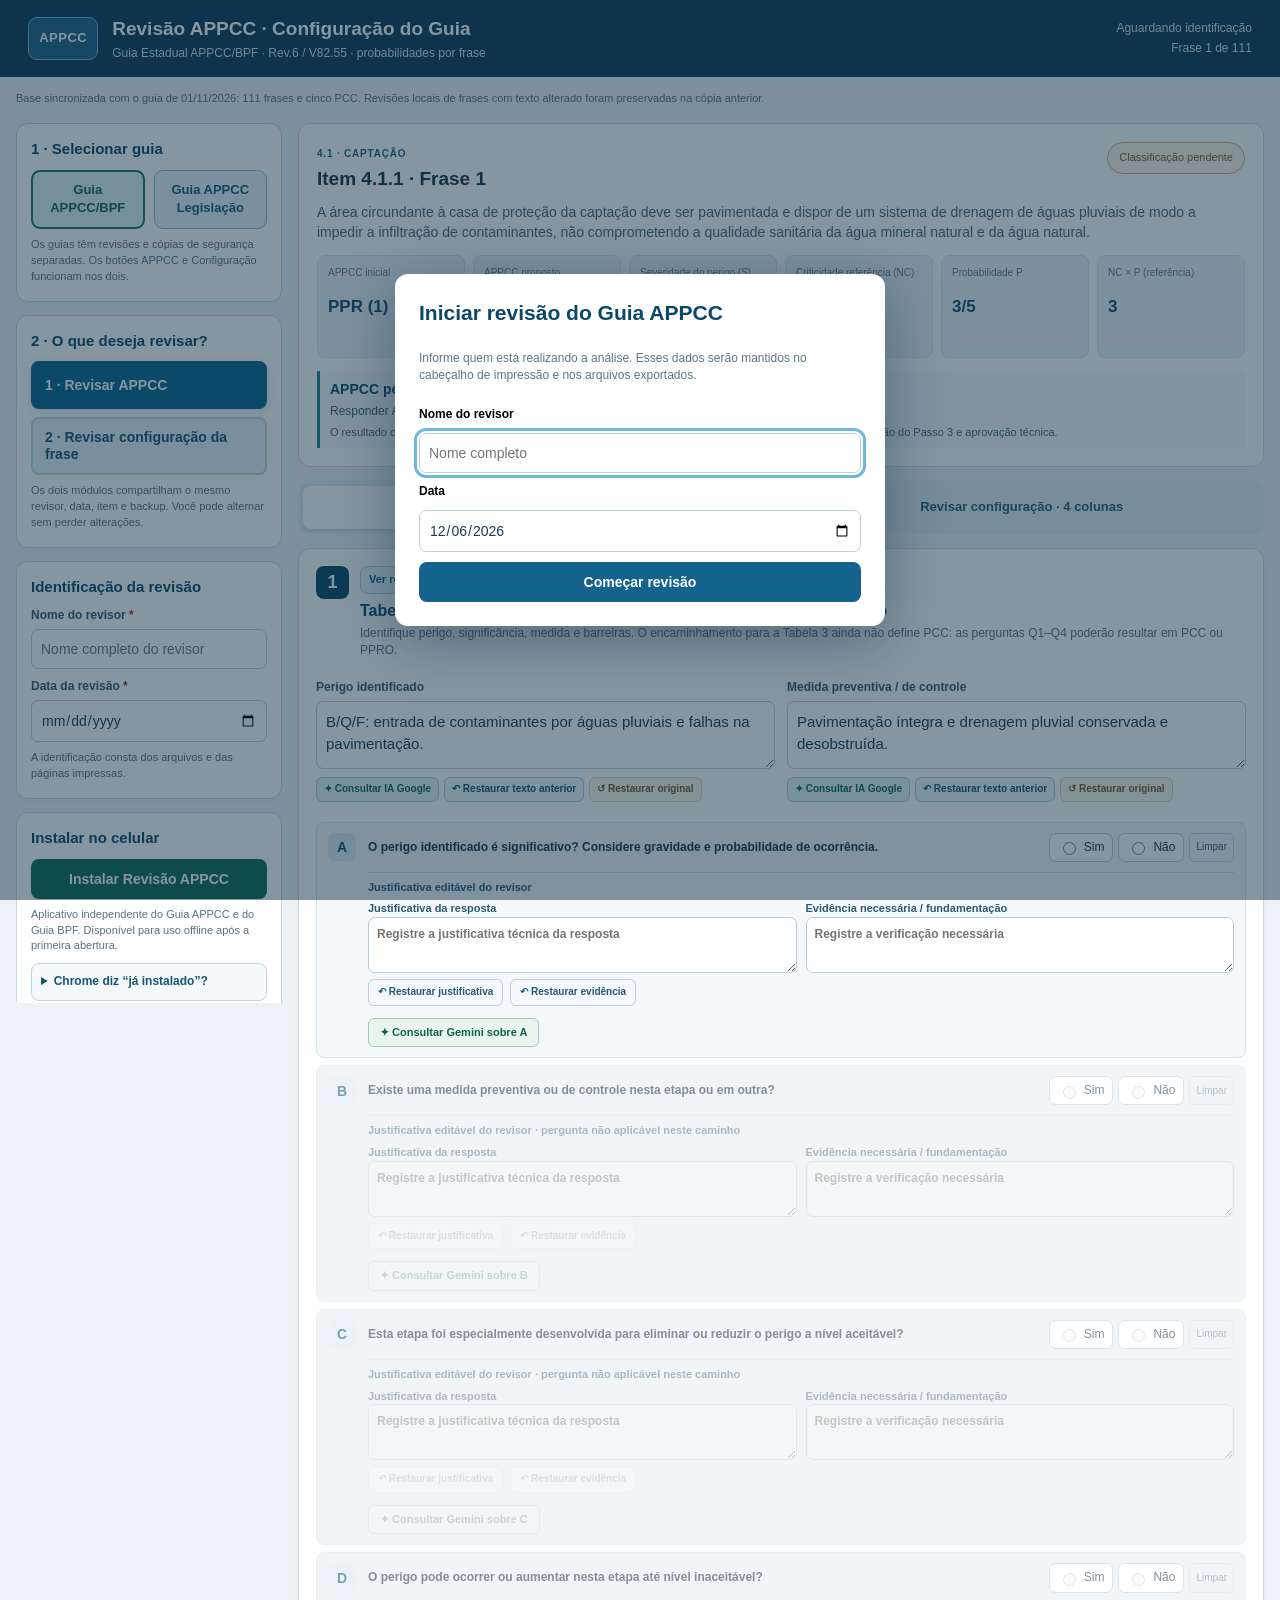
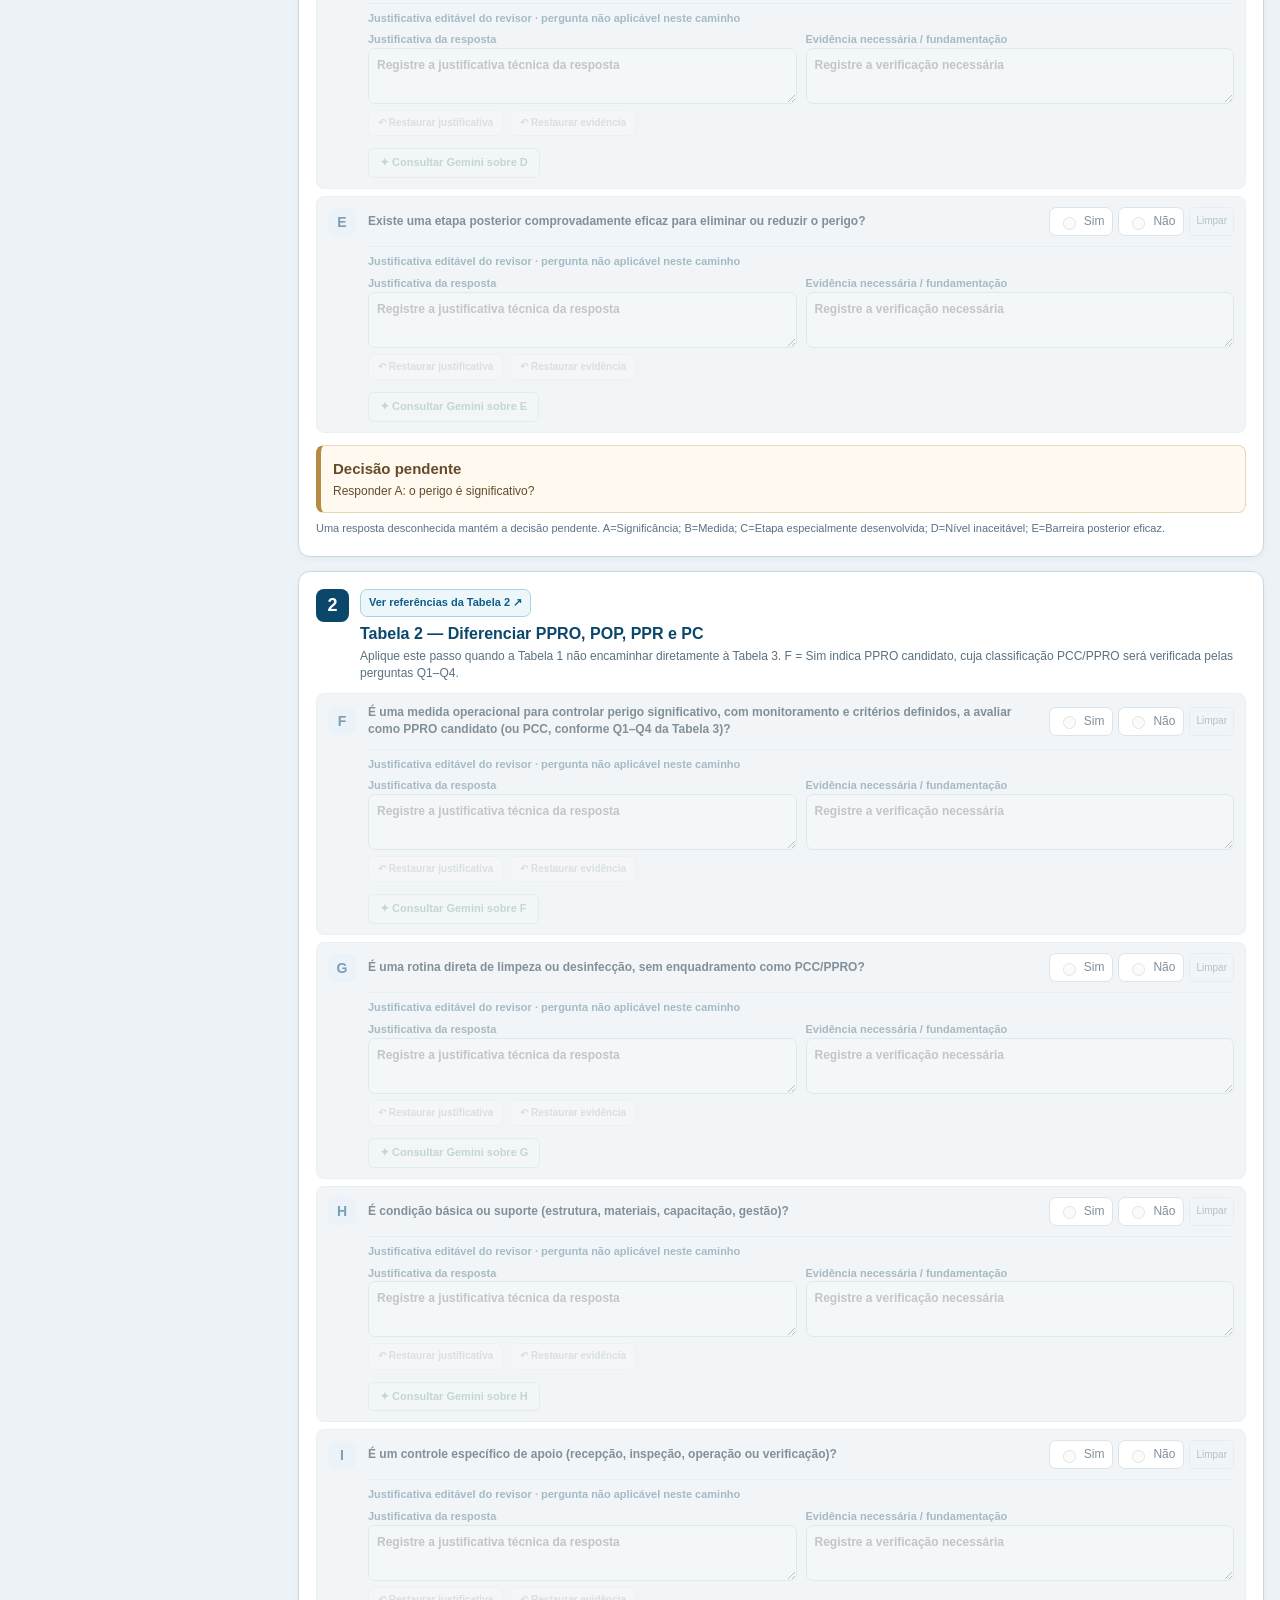
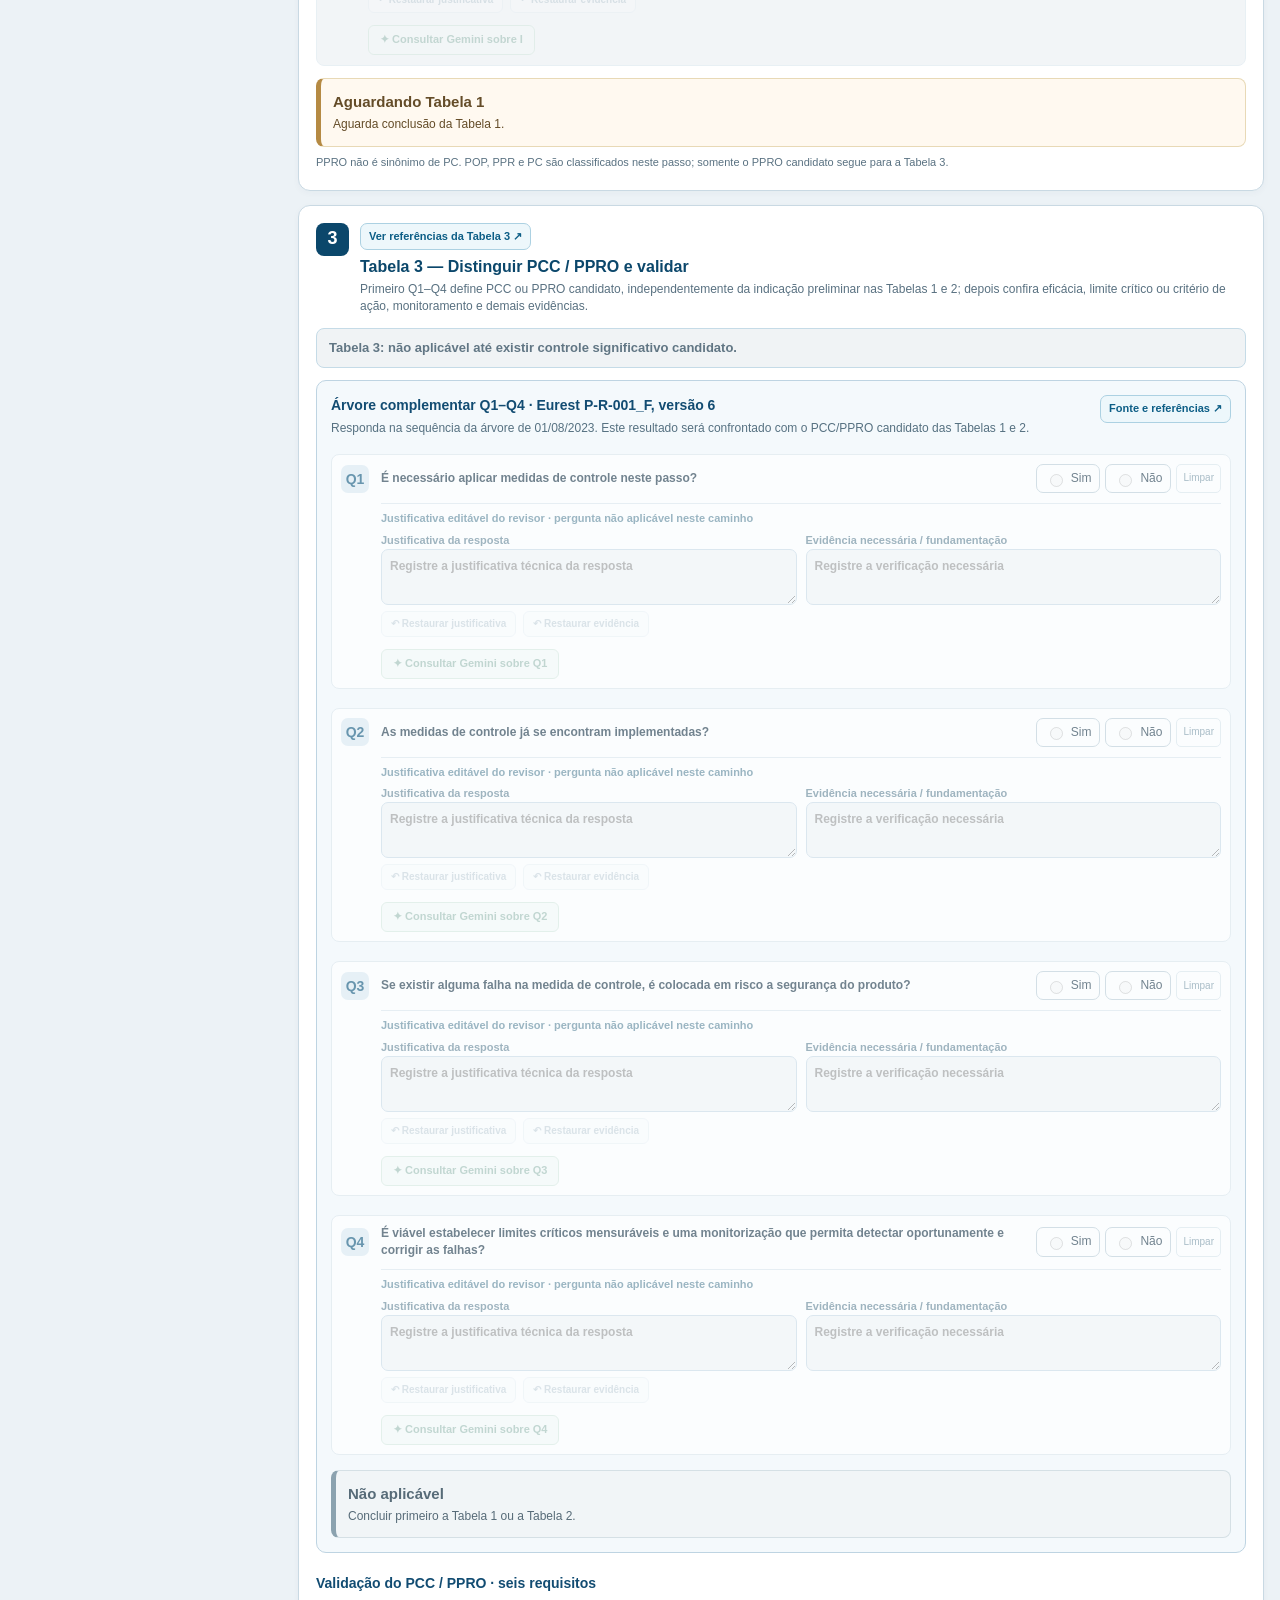
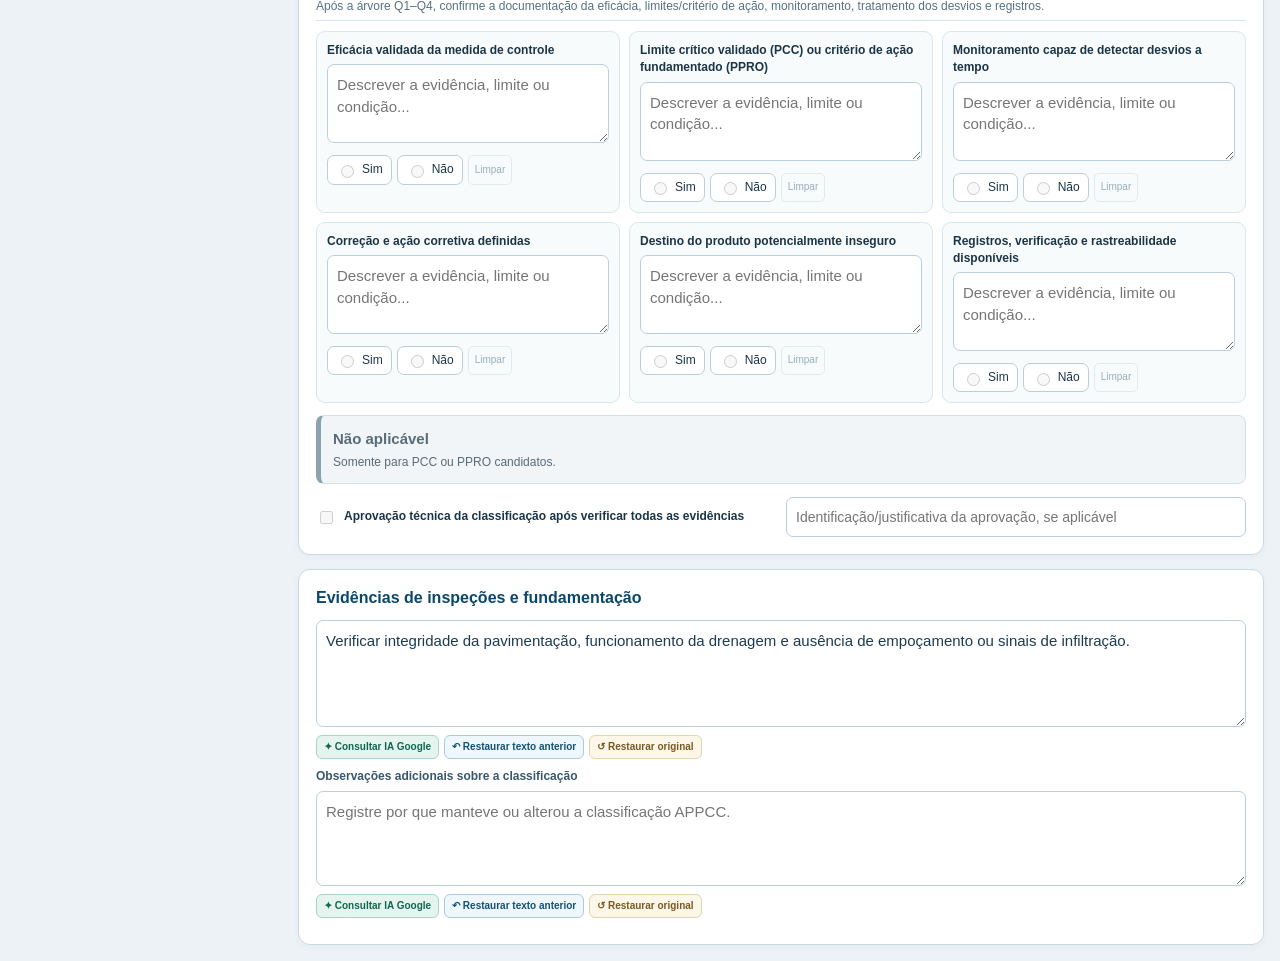
==== commit 11179ad7: "Atualiza 111 frases com RM02 F1–F6, responsáveis e conselhos profissionais" ====
--- a/index.html
+++ b/index.html
@@ -2,7 +2,7 @@
 <html lang="pt-BR">
 <head>
 <meta charset="UTF-8"><meta name="viewport" content="width=device-width, initial-scale=1, viewport-fit=cover">
-<meta name="theme-color" content="#0b476b"><link rel="manifest" href="./manifest.webmanifest"><link rel="icon" type="image/png" sizes="192x192" href="./icon-192.png"><link rel="apple-touch-icon" href="./icon-192.png"><meta name="description" content="Revisão das 106 frases APPCC e configuração de mensagens e documentos do Guia Estadual — Rev.6 V82.55">
+<meta name="theme-color" content="#0b476b"><link rel="manifest" href="./manifest.webmanifest"><link rel="icon" type="image/png" sizes="192x192" href="./icon-192.png"><link rel="apple-touch-icon" href="./icon-192.png"><meta name="description" content="Revisão das 111 frases APPCC e configuração de mensagens e documentos do Guia Estadual — Rev.6 V82.55">
 <title>Revisão APPCC • Configuração do Guia Estadual</title>
 <style>:root{color-scheme:light;--navy:#103956;--blue:#14638d;--blue2:#0b476b;--cyan:#e4f2f7;--text:#1b3547;--muted:#597181;--line:#c9d9e3;--bg:#ecf2f6;--white:#fff;--gold:#ab6d16;--radius:12px;font-family:Arial,Helvetica,sans-serif}*{box-sizing:border-box}body{margin:0;background:var(--bg);color:var(--text);font-size:14px;line-height:1.43}button,input,select,textarea{font:inherit}button{cursor:pointer;border:0;border-radius:8px;padding:10px 12px;background:var(--blue);color:white;font-weight:650}button:disabled{opacity:.48;cursor:not-allowed}button:hover:not(:disabled){filter:brightness(.94)}button:focus-visible,input:focus-visible,textarea:focus-visible,select:focus-visible{outline:3px solid #6eb9da;outline-offset:2px}.btn-outline{background:#fff;border:1px solid #9dbaca;color:var(--blue2)}.btn-secondary{background:#e4eff5;color:#134966}.btn-print{background:#116348}.mini{font-size:12px;padding:6px 8px}input:not([type=radio]):not([type=checkbox]):not([type=file]),select,textarea{width:100%;border:1px solid #bacfdb;background:#fff;color:#1d3b50;border-radius:7px;padding:9px;min-height:37px}textarea{resize:vertical;line-height:1.45;overflow:auto;overflow-wrap:anywhere;white-space:pre-wrap}.app-header{background:var(--navy);color:white;padding:15px clamp(12px,2.2vw,32px);display:flex;gap:20px;justify-content:space-between;align-items:center}.brand{display:flex;align-items:center;gap:14px}.brand-mark{border:1px solid #77b4cb;background:#206289;border-radius:9px;font-weight:800;padding:11px 10px;font-size:13px;letter-spacing:.04em}.brand h1{font-size:19px;margin:0}.brand p{margin:3px 0 0;color:#d2e4ed;font-size:12px}.header-status{display:flex;flex-direction:column;text-align:right;gap:3px;font-size:12px;color:#d5e8f2}.app-layout{display:grid;grid-template-columns:266px minmax(0,1fr);align-items:start;gap:16px;padding:16px;max-width:1700px;margin:auto}.sidebar{display:grid;gap:13px;position:sticky;top:10px;max-height:calc(100dvh - 20px);overflow:auto}.panel{background:white;border:1px solid var(--line);border-radius:var(--radius);box-shadow:0 2px 7px #183f5609;padding:17px;min-width:0}.sidebar .panel{padding:14px}.panel h2{margin:0 0 10px;color:var(--blue2);font-size:16px}.sidebar h2{font-size:15px}.sidebar label,.field-box label,.config-column label,.evidence label{font-size:12px;font-weight:700;display:block;color:#39586b;margin:9px 0 5px}.sidebar label:first-of-type{margin-top:4px}.required{color:#a12525}.hint,.small-note{color:var(--muted);font-size:11px;line-height:1.45;margin:8px 0 2px}.actions-column{display:grid;gap:7px}.actions-column button{width:100%;font-size:12px}.prev-next{display:flex;gap:7px;margin-top:10px}.prev-next button{flex:1;padding:9px 5px;font-size:12px}.sidebar .btn-print,.sidebar #processObsBtn,.sidebar #expandAllBtn{width:100%;margin:8px 0 0}.backup-list{font-size:11px;margin-top:10px;max-height:150px;overflow:auto}.backup-list button{font-size:11px;padding:5px 6px;margin:2px;background:#e5eef4;color:var(--navy);display:block;text-align:left;width:100%}.workspace{min-width:0;display:grid;gap:14px}.summary{background:#fff;border:1px solid var(--line);border-radius:var(--radius);padding:18px}.summary-head{display:flex;align-items:start;gap:10px;justify-content:space-between}.summary h2{font-size:19px;margin:3px 0 7px}.summary p{color:#486475;margin:3px 0 11px}.kicker{font-size:10px;font-weight:800;letter-spacing:.08em;color:#166588;text-transform:uppercase}.status-pill{font-size:11px;border:1px solid #d8ad67;color:#8e5b1b;background:#fff6e5;border-radius:99px;padding:7px 11px;text-align:center;max-width:265px}.status-pill.success{border-color:#91c6ac;color:#176144;background:#e7f5ed}.metric-grid{display:grid;grid-template-columns:repeat(6,minmax(0,1fr));gap:8px;margin:13px 0}.metric-grid>div{background:#eef4f8;border:1px solid #d9e5ec;border-radius:8px;padding:10px;min-width:0}.metric-grid small{display:block;font-size:10px;color:#607787;min-height:26px}.metric-grid strong{display:block;font-size:17px;color:#194b6b;margin-top:3px}.decision-summary{border-left:3px solid #1a7a9d;padding:8px 10px;background:#f5f9fb;display:grid;gap:4px}.decision-summary strong{color:#084d6d}.decision-summary span{font-size:12px;color:#435f70}.decision-summary .hint{margin:0}.tabbar{display:flex;gap:7px;background:#e1edf3;border-radius:10px;padding:5px}.tab{flex:1;color:#315973;background:none;padding:12px 6px;font-size:13px}.tab.active{background:white;box-shadow:0 1px 5px #18466024;color:#0a4d76}.view{display:grid;gap:14px}.view[hidden]{display:none}.step{padding:17px}.step-head{display:flex;align-items:start;gap:11px;margin-bottom:11px}.step-head h2{margin:0 0 2px}.step-head p{margin:0;color:var(--muted);font-size:12px}.step-number{display:grid;place-items:center;background:var(--blue2);border-radius:8px;color:white;font-weight:800;font-size:18px;flex-shrink:0;width:33px;height:33px}.fields-two{display:grid;grid-template-columns:1fr 1fr;gap:12px}.field-box textarea{min-height:68px}.questions{display:grid;gap:7px;margin-top:11px}.question{display:grid;grid-template-columns:30px minmax(0,1fr) auto;align-items:center;gap:10px;padding:10px 11px;background:#f4f8fa;border:1px solid #d6e3eb;border-radius:8px}.question.disabled{opacity:.55;background:#e8edf1}.question>strong{background:#dceaf2;color:#0b537a;width:28px;height:28px;display:grid;place-items:center;border-radius:7px}.question label.question-title{font-size:12px;font-weight:650}.yesno{display:flex;gap:5px;flex-wrap:wrap}.yn-label{border:1px solid #bdced8;border-radius:7px;padding:5px 8px;display:flex;align-items:center;gap:5px;background:white;cursor:pointer;font-size:12px}.yn-label:has(input:checked){background:#dcefee;border-color:#39856e;color:#135d45;font-weight:750}.yn-label input{accent-color:#166e51}.criteria-grid{display:grid;grid-template-columns:repeat(3,minmax(0,1fr));gap:9px}.criterion{border:1px solid #dae6ed;background:#f8fbfc;padding:10px;border-radius:9px}.criterion>label{font-size:12px;font-weight:bold;display:block;margin-bottom:5px}.criterion textarea{min-height:79px}.criterion .yesno{margin-top:7px}.approval-row{display:grid;grid-template-columns:1fr 1fr;gap:10px;margin-top:13px;align-items:center}.checkbox-line{font-size:12px;display:flex;gap:8px;align-items:center;font-weight:700}.checkbox-line input{accent-color:#18694c}.evidence textarea{min-height:95px}.config-intro{padding:3px 2px}.config-intro h2{margin:0;font-size:17px;color:#104e72}.config-intro p{font-size:12px;color:#576f7e;margin:3px 0}.config-grid{display:grid;grid-template-columns:repeat(4,minmax(0,1fr));align-items:stretch;gap:9px}.config-column{background:white;border:1px solid var(--line);padding:12px;min-width:0;border-radius:10px;display:flex;flex-direction:column;gap:4px;min-height:620px}.config-column h3{background:#e8f2f7;border-bottom:2px solid #81b9d1;color:#165a7c;font-size:12px;min-height:44px;display:flex;align-items:center;margin:-12px -12px 6px;padding:9px 12px;border-radius:9px 9px 0 0}.config-column label{margin:5px 0 2px}.config-column textarea.grow{flex:1;min-height:165px}.config-column .hint{margin-top:9px}.docs-column #documentList{display:grid;gap:11px;margin:5px 0}.doc-card{border:1px solid #c6d8e2;border-radius:9px;background:#f7fafc;padding:10px;display:grid;gap:6px}.doc-card h4{font-size:12px;margin:0;color:var(--blue2)}.doc-card .doc-source{font-size:10px;color:#718695}.doc-card>label{margin:0}.doc-card textarea{min-height:66px}.doc-controls{display:flex;gap:7px;align-items:center}.doc-controls label{margin:0;font-size:11px}.doc-controls select{max-width:160px;min-height:30px;padding:5px}.doc-card .fit-field{font-size:12px}.preview-panel{margin-top:0}.preview-panel h2{font-size:15px}.preview-line{background:#f1f7fa;padding:9px;margin:6px 0;white-space:pre-wrap;font-size:12px;border-radius:7px;overflow-wrap:anywhere}.dialog{border:none;border-radius:13px;box-shadow:0 15px 60px #001f385c;max-width:min(95vw,490px);padding:24px}.dialog::backdrop{background:#0c2e4480}.dialog form{display:grid;gap:10px}.dialog h2{margin:0;color:var(--blue2)}.dialog label{font-size:12px;font-weight:bold}.wide-dialog{width:min(94vw,900px);max-width:900px}.dialog-tools{display:flex;align-items:center;justify-content:space-between;gap:10px;margin-bottom:11px}.wide-dialog textarea{min-height:48vh;font-size:15px}.dialog p{font-size:12px;color:#5d7686}#toast{position:fixed;bottom:15px;right:15px;background:#133c54;color:white;padding:12px 17px;border-radius:8px;box-shadow:0 3px 18px #1d394b4a;z-index:60;max-width:340px;display:none}.backup-list:empty{display:none}.print-page,.print-header{display:none}#printArea{display:none}
 @media(max-width:1230px){.config-grid{grid-template-columns:repeat(2,minmax(0,1fr))}.config-column{min-height:420px}.metric-grid{grid-template-columns:repeat(3,minmax(0,1fr))}.criteria-grid{grid-template-columns:repeat(2,minmax(0,1fr))}}@media(max-width:800px){.app-header{align-items:start;padding:12px}.brand h1{font-size:15px}.brand p{font-size:10px}.app-layout{display:block;padding:9px}.sidebar{position:static;display:grid;grid-template-columns:1fr 1fr;max-height:none;gap:9px;margin-bottom:12px;overflow:visible}.sidebar .panel{padding:11px}.summary{padding:12px}.status-pill{max-width:170px}.tab{font-size:12px}.config-grid{grid-template-columns:1fr 1fr}.config-column{min-height:360px}}@media(max-width:560px){.sidebar{grid-template-columns:1fr}.app-header{gap:9px}.header-status{max-width:90px}.brand-mark{font-size:11px;padding:8px}.summary h2{font-size:17px}.summary-head{flex-wrap:wrap}.metric-grid{grid-template-columns:repeat(2,minmax(0,1fr))}.config-grid{grid-template-columns:1fr}.config-column{min-height:0}.config-column textarea.grow{min-height:135px}.criteria-grid,.fields-two,.approval-row{grid-template-columns:1fr}.question{grid-template-columns:27px minmax(0,1fr);gap:5px}.yesno{grid-column:2}.tab{font-size:11px}.sidebar .panel h2{margin-bottom:6px}}
@@ -128,7 +128,7 @@
   "projeto": "Guia Estadual BPF/APPCC — configuração vigente em 01/11/2026",
   "origem_documentos": [
     "Guia BPF/APPCC atual — config.js, revisão de 01/11/2026",
-    "106 frases únicas; classificações, probabilidades e orientações sincronizadas"
+    "111 frases únicas; classificações, probabilidades e orientações sincronizadas"
   ],
   "frases": [
     {
@@ -4923,27 +4923,27 @@
       "appcc_proposto": "PPR",
       "severidade": 3,
       "probabilidade_24": 2,
-      "frase": "A responsabilidade pela industrialização da água mineral natural e da água natural deve ser exercida pelo responsável técnico, responsável legal ou proprietário do estabelecimento industrial.",
+      "frase": "Quando a responsabilidade pela industrialização for exercida pelo responsável técnico, sua designação e atuação devem estar comprovadas.",
       "perigo": "B/Q: falha de atribuição de gestão",
-      "medida": "Responsável formalmente designado",
-      "evidencias": "Conferir identificação e designação do responsável pela industrialização, atribuições e exercício efetivo da função no estabelecimento, bem como regularização da ART no conselho através de CRT.",
+      "medida": "Quando a responsabilidade pela industrialização for exercida pelo responsável técnico, sua designação e atuação devem estar comprovadas.",
+      "evidencias": "Conferir identificação, designação, atribuições e atuação do responsável técnico na industrialização. Justificar NA quando a função for exercida pelo responsável legal ou proprietário, sem afastar RT específico exigido por lei.",
       "texto_item": "Responsabilidade pela industrialização exercida por responsável técnico/legal/proprietário.",
       "exemplo_item": "4.11.2 – A responsabilidade pelo produto envasado é exercida pelo responsável legal. Obs.: Não foram apresentados os documentos relativos a responsabilidade técnica do funcionário que exerce o controle de qualidade da envasadora.",
       "orientacao_item": "Verifique o atendimento ao item 4.11.2: Responsabilidade pela industrialização exercida por responsável técnico/legal/proprietário.",
       "fonte_rev6": "04_Qualidade_Responsaveis.docx",
-      "foco": "A responsabilidade pela industrialização da água mineral natural e da água natural deve ser exercida pelo responsável técnico, responsável legal ou proprietário do estabelecimento industrial.",
-      "considerando": "",
-      "exemplo_frase": "4.11.2 – A responsabilidade pelo produto envasado é exercida pelo responsável legal. Obs.: Não foram apresentados os documentos relativos a responsabilidade técnica do funcionário que exerce o controle de qualidade da envasadora.",
-      "orientacao_frase": "Conferir identificação e designação do responsável pela industrialização, atribuições e exercício efetivo da função no estabelecimento, bem como regularização da ART no conselho através de CRT.",
-      "documentos": [
-        {
-          "name": "Documentos do responsável técnico",
-          "source": "Vínculo recuperado no Supabase de homologação",
-          "linked": true,
-          "orientation": "Verificar os comprovantes da responsabilidade técnica, quando existente, e identificar quem exerce a responsabilidade.",
-          "example": "4.11.2 — Foi apresentado o documento “Documentos do responsável técnico”, nº [identificação], de [data], referente a [material, equipamento, lote ou responsável]. Foi constatado [resultado da avaliação e eventual informação ausente].",
-          "decision": "A decidir",
-          "uid": "73_0"
+      "foco": "Quando a responsabilidade pela industrialização for exercida pelo responsável técnico, sua designação e atuação devem estar comprovadas.",
+      "considerando": "Atribuição e exercício da responsabilidade pela industrialização como suporte de BPF. As funções F1–F3 são alternativas; ao menos uma deve ser aplicável e estar atendida.",
+      "exemplo_frase": "Identificar a função exercida, o documento e a evidência de atuação; justificar a não aplicabilidade quando cabível.",
+      "orientacao_frase": "Conferir identificação, designação, atribuições e atuação do responsável técnico na industrialização. Justificar NA quando a função for exercida pelo responsável legal ou proprietário, sem afastar RT específico exigido por lei.",
+      "documentos": [
+        {
+          "uid": "73_0",
+          "name": "Designação, identificação, atribuições e comprovação de atuação do responsável técnico na industrialização, quando essa for a função adotada.",
+          "source": "Guia atual — 4.11.2 F1",
+          "linked": true,
+          "orientation": "Conferir identificação, designação, atribuições e atuação do responsável técnico na industrialização. Justificar NA quando a função for exercida pelo responsável legal ou proprietário, sem afastar RT específico exigido por lei.",
+          "example": "Identificar a função exercida, o documento e a evidência de atuação; justificar a não aplicabilidade quando cabível.",
+          "decision": "A decidir"
         }
       ],
       "passo3_textos": {
@@ -4954,7 +4954,217 @@
         "4": "Destino / bloqueio",
         "5": "Auditoria e evidência de treinamento"
       },
-      "fundamento_classificacao": "Condição básica de estrutura, organização, pessoal ou documentação."
+      "fundamento_classificacao": "Atribuição e exercício da responsabilidade pela industrialização como suporte de BPF. As funções F1–F3 são alternativas; ao menos uma deve ser aplicável e estar atendida."
+    },
+    {
+      "n": 107,
+      "item": "4.11.2",
+      "indice": 2,
+      "processo": "Responsabilidades",
+      "appcc_inicial": "PPR",
+      "appcc_proposto": "PPR",
+      "severidade": 3,
+      "probabilidade_24": 2,
+      "frase": "Quando a responsabilidade pela industrialização for exercida pelo responsável legal, sua representação e atuação devem estar comprovadas.",
+      "perigo": "B/Q: falha de atribuição de gestão",
+      "medida": "Quando a responsabilidade pela industrialização for exercida pelo responsável legal, sua representação e atuação devem estar comprovadas.",
+      "evidencias": "Conferir representação legal, identificação, atribuições e atuação na industrialização. Justificar NA quando outra das funções F1–F3 exercer essa responsabilidade.",
+      "texto_item": "Responsabilidade pela industrialização exercida por responsável técnico/legal/proprietário.",
+      "exemplo_item": "4.11.2 – A responsabilidade pelo produto envasado é exercida pelo responsável legal. Obs.: Não foram apresentados os documentos relativos a responsabilidade técnica do funcionário que exerce o controle de qualidade da envasadora.",
+      "orientacao_item": "Verifique o atendimento ao item 4.11.2: Responsabilidade pela industrialização exercida por responsável técnico/legal/proprietário.",
+      "fonte_rev6": "04_Qualidade_Responsaveis.docx",
+      "foco": "Quando a responsabilidade pela industrialização for exercida pelo responsável legal, sua representação e atuação devem estar comprovadas.",
+      "considerando": "Atribuição e exercício da responsabilidade pela industrialização como suporte de BPF. As funções F1–F3 são alternativas; ao menos uma deve ser aplicável e estar atendida.",
+      "exemplo_frase": "Identificar a função exercida, o documento e a evidência de atuação; justificar a não aplicabilidade quando cabível.",
+      "orientacao_frase": "Conferir representação legal, identificação, atribuições e atuação na industrialização. Justificar NA quando outra das funções F1–F3 exercer essa responsabilidade.",
+      "documentos": [
+        {
+          "uid": "107_0",
+          "name": "Documento de representação legal, identificação e comprovação de atuação na industrialização, quando essa for a função adotada.",
+          "source": "Guia atual — 4.11.2 F2",
+          "linked": true,
+          "orientation": "Conferir representação legal, identificação, atribuições e atuação na industrialização. Justificar NA quando outra das funções F1–F3 exercer essa responsabilidade.",
+          "example": "Identificar a função exercida, o documento e a evidência de atuação; justificar a não aplicabilidade quando cabível.",
+          "decision": "A decidir"
+        }
+      ],
+      "passo3_textos": {
+        "0": "Justificar por estudo",
+        "1": "Documentação íntegra, válida e atual",
+        "2": "Revisão documental programada",
+        "3": "Regularizar e apurar impacto",
+        "4": "Destino / bloqueio",
+        "5": "Auditoria e evidência de treinamento"
+      },
+      "fundamento_classificacao": "Atribuição e exercício da responsabilidade pela industrialização como suporte de BPF. As funções F1–F3 são alternativas; ao menos uma deve ser aplicável e estar atendida."
+    },
+    {
+      "n": 108,
+      "item": "4.11.2",
+      "indice": 3,
+      "processo": "Responsabilidades",
+      "appcc_inicial": "PPR",
+      "appcc_proposto": "PPR",
+      "severidade": 3,
+      "probabilidade_24": 2,
+      "frase": "Quando a responsabilidade pela industrialização for exercida pelo proprietário, sua condição e atuação devem estar comprovadas.",
+      "perigo": "B/Q: falha de atribuição de gestão",
+      "medida": "Quando a responsabilidade pela industrialização for exercida pelo proprietário, sua condição e atuação devem estar comprovadas.",
+      "evidencias": "Conferir condição de proprietário, identificação, atribuições e atuação na industrialização. Justificar NA quando outra das funções F1–F3 exercer essa responsabilidade.",
+      "texto_item": "Responsabilidade pela industrialização exercida por responsável técnico/legal/proprietário.",
+      "exemplo_item": "4.11.2 – A responsabilidade pelo produto envasado é exercida pelo responsável legal. Obs.: Não foram apresentados os documentos relativos a responsabilidade técnica do funcionário que exerce o controle de qualidade da envasadora.",
+      "orientacao_item": "Verifique o atendimento ao item 4.11.2: Responsabilidade pela industrialização exercida por responsável técnico/legal/proprietário.",
+      "fonte_rev6": "04_Qualidade_Responsaveis.docx",
+      "foco": "Quando a responsabilidade pela industrialização for exercida pelo proprietário, sua condição e atuação devem estar comprovadas.",
+      "considerando": "Atribuição e exercício da responsabilidade pela industrialização como suporte de BPF. As funções F1–F3 são alternativas; ao menos uma deve ser aplicável e estar atendida.",
+      "exemplo_frase": "Identificar a função exercida, o documento e a evidência de atuação; justificar a não aplicabilidade quando cabível.",
+      "orientacao_frase": "Conferir condição de proprietário, identificação, atribuições e atuação na industrialização. Justificar NA quando outra das funções F1–F3 exercer essa responsabilidade.",
+      "documentos": [
+        {
+          "uid": "108_0",
+          "name": "Documento de propriedade, identificação e comprovação de atuação na industrialização, quando essa for a função adotada.",
+          "source": "Guia atual — 4.11.2 F3",
+          "linked": true,
+          "orientation": "Conferir condição de proprietário, identificação, atribuições e atuação na industrialização. Justificar NA quando outra das funções F1–F3 exercer essa responsabilidade.",
+          "example": "Identificar a função exercida, o documento e a evidência de atuação; justificar a não aplicabilidade quando cabível.",
+          "decision": "A decidir"
+        }
+      ],
+      "passo3_textos": {
+        "0": "Justificar por estudo",
+        "1": "Documentação íntegra, válida e atual",
+        "2": "Revisão documental programada",
+        "3": "Regularizar e apurar impacto",
+        "4": "Destino / bloqueio",
+        "5": "Auditoria e evidência de treinamento"
+      },
+      "fundamento_classificacao": "Atribuição e exercício da responsabilidade pela industrialização como suporte de BPF. As funções F1–F3 são alternativas; ao menos uma deve ser aplicável e estar atendida."
+    },
+    {
+      "n": 109,
+      "item": "4.11.2",
+      "indice": 4,
+      "processo": "Responsabilidades",
+      "appcc_inicial": "PPR",
+      "appcc_proposto": "PPR",
+      "severidade": 3,
+      "probabilidade_24": 2,
+      "frase": "Deve estar comprovada a habilitação no Conselho Regional de Química para as atividades que a exijam.",
+      "perigo": "B/Q: falha de atribuição de gestão",
+      "medida": "Deve estar comprovada a habilitação no Conselho Regional de Química para as atividades que a exijam.",
+      "evidencias": "Conferir registro, atribuição e documento de responsabilidade no CRQ. Nas envasadoras do RJ com retornáveis abrangidos pela Lei 10.003/2023, conferir RT do processamento químico industrial de higienização habilitado no CRQ-III; outro conselho não substitui essa exigência.",
+      "texto_item": "Responsabilidade pela industrialização exercida por responsável técnico/legal/proprietário.",
+      "exemplo_item": "4.11.2 – A responsabilidade pelo produto envasado é exercida pelo responsável legal. Obs.: Não foram apresentados os documentos relativos a responsabilidade técnica do funcionário que exerce o controle de qualidade da envasadora.",
+      "orientacao_item": "Verifique o atendimento ao item 4.11.2: Responsabilidade pela industrialização exercida por responsável técnico/legal/proprietário.",
+      "fonte_rev6": "04_Qualidade_Responsaveis.docx",
+      "foco": "Deve estar comprovada a habilitação no Conselho Regional de Química para as atividades que a exijam.",
+      "considerando": "Habilitação e documentação profissional de apoio, exigíveis conforme atividade, atribuição e legislação específica; não configura etapa de eliminação do perigo.",
+      "exemplo_frase": "Identificar a função exercida, o documento e a evidência de atuação; justificar a não aplicabilidade quando cabível.",
+      "orientacao_frase": "Conferir registro, atribuição e documento de responsabilidade no CRQ. Nas envasadoras do RJ com retornáveis abrangidos pela Lei 10.003/2023, conferir RT do processamento químico industrial de higienização habilitado no CRQ-III; outro conselho não substitui essa exigência.",
+      "documentos": [
+        {
+          "uid": "109_0",
+          "name": "Registro e regularidade no CRQ; documento de responsabilidade técnica do processamento químico de higienização de retornáveis, quando exigível.",
+          "source": "Guia atual — 4.11.2 F4",
+          "linked": true,
+          "orientation": "Conferir registro, atribuição e documento de responsabilidade no CRQ. Nas envasadoras do RJ com retornáveis abrangidos pela Lei 10.003/2023, conferir RT do processamento químico industrial de higienização habilitado no CRQ-III; outro conselho não substitui essa exigência.",
+          "example": "Identificar a função exercida, o documento e a evidência de atuação; justificar a não aplicabilidade quando cabível.",
+          "decision": "A decidir"
+        }
+      ],
+      "passo3_textos": {
+        "0": "Justificar por estudo",
+        "1": "Documentação íntegra, válida e atual",
+        "2": "Revisão documental programada",
+        "3": "Regularizar e apurar impacto",
+        "4": "Destino / bloqueio",
+        "5": "Auditoria e evidência de treinamento"
+      },
+      "fundamento_classificacao": "Habilitação e documentação profissional de apoio, exigíveis conforme atividade, atribuição e legislação específica; não configura etapa de eliminação do perigo."
+    },
+    {
+      "n": 110,
+      "item": "4.11.2",
+      "indice": 5,
+      "processo": "Responsabilidades",
+      "appcc_inicial": "PPR",
+      "appcc_proposto": "PPR",
+      "severidade": 3,
+      "probabilidade_24": 2,
+      "frase": "Quando houver responsabilidade profissional atribuída a biólogo, devem ser comprovados registro no CRBio e atribuição compatível.",
+      "perigo": "B/Q: falha de atribuição de gestão",
+      "medida": "Quando houver responsabilidade profissional atribuída a biólogo, devem ser comprovados registro no CRBio e atribuição compatível.",
+      "evidencias": "Conferir registro e regularidade no CRBio, atribuições compatíveis e anotação de responsabilidade quando exigida. Justificar NA se não houver atividade sob essa responsabilidade; não substituir a exigência específica de CRQ por CRBio.",
+      "texto_item": "Responsabilidade pela industrialização exercida por responsável técnico/legal/proprietário.",
+      "exemplo_item": "4.11.2 – A responsabilidade pelo produto envasado é exercida pelo responsável legal. Obs.: Não foram apresentados os documentos relativos a responsabilidade técnica do funcionário que exerce o controle de qualidade da envasadora.",
+      "orientacao_item": "Verifique o atendimento ao item 4.11.2: Responsabilidade pela industrialização exercida por responsável técnico/legal/proprietário.",
+      "fonte_rev6": "04_Qualidade_Responsaveis.docx",
+      "foco": "Quando houver responsabilidade profissional atribuída a biólogo, devem ser comprovados registro no CRBio e atribuição compatível.",
+      "considerando": "Habilitação e documentação profissional de apoio, exigíveis conforme atividade, atribuição e legislação específica; não configura etapa de eliminação do perigo.",
+      "exemplo_frase": "Identificar a função exercida, o documento e a evidência de atuação; justificar a não aplicabilidade quando cabível.",
+      "orientacao_frase": "Conferir registro e regularidade no CRBio, atribuições compatíveis e anotação de responsabilidade quando exigida. Justificar NA se não houver atividade sob essa responsabilidade; não substituir a exigência específica de CRQ por CRBio.",
+      "documentos": [
+        {
+          "uid": "110_0",
+          "name": "Registro e regularidade no CRBio, atribuições e anotação de responsabilidade quando exigível, conforme atividade efetivamente exercida.",
+          "source": "Guia atual — 4.11.2 F5",
+          "linked": true,
+          "orientation": "Conferir registro e regularidade no CRBio, atribuições compatíveis e anotação de responsabilidade quando exigida. Justificar NA se não houver atividade sob essa responsabilidade; não substituir a exigência específica de CRQ por CRBio.",
+          "example": "Identificar a função exercida, o documento e a evidência de atuação; justificar a não aplicabilidade quando cabível.",
+          "decision": "A decidir"
+        }
+      ],
+      "passo3_textos": {
+        "0": "Justificar por estudo",
+        "1": "Documentação íntegra, válida e atual",
+        "2": "Revisão documental programada",
+        "3": "Regularizar e apurar impacto",
+        "4": "Destino / bloqueio",
+        "5": "Auditoria e evidência de treinamento"
+      },
+      "fundamento_classificacao": "Habilitação e documentação profissional de apoio, exigíveis conforme atividade, atribuição e legislação específica; não configura etapa de eliminação do perigo."
+    },
+    {
+      "n": 111,
+      "item": "4.11.2",
+      "indice": 6,
+      "processo": "Responsabilidades",
+      "appcc_inicial": "PPR",
+      "appcc_proposto": "PPR",
+      "severidade": 3,
+      "probabilidade_24": 2,
+      "frase": "Quando houver responsabilidade profissional vinculada a outro conselho, devem ser comprovados registro e atribuição compatíveis.",
+      "perigo": "B/Q: falha de atribuição de gestão",
+      "medida": "Quando houver responsabilidade profissional vinculada a outro conselho, devem ser comprovados registro e atribuição compatíveis.",
+      "evidencias": "Identificar conselho e atividade; conferir registro, habilitação, atribuição e termo ou anotação de responsabilidade exigível. Justificar NA se não aplicável; não equiparar registros de conselhos diferentes sem base legal.",
+      "texto_item": "Responsabilidade pela industrialização exercida por responsável técnico/legal/proprietário.",
+      "exemplo_item": "4.11.2 – A responsabilidade pelo produto envasado é exercida pelo responsável legal. Obs.: Não foram apresentados os documentos relativos a responsabilidade técnica do funcionário que exerce o controle de qualidade da envasadora.",
+      "orientacao_item": "Verifique o atendimento ao item 4.11.2: Responsabilidade pela industrialização exercida por responsável técnico/legal/proprietário.",
+      "fonte_rev6": "04_Qualidade_Responsaveis.docx",
+      "foco": "Quando houver responsabilidade profissional vinculada a outro conselho, devem ser comprovados registro e atribuição compatíveis.",
+      "considerando": "Habilitação e documentação profissional de apoio, exigíveis conforme atividade, atribuição e legislação específica; não configura etapa de eliminação do perigo.",
+      "exemplo_frase": "Identificar a função exercida, o documento e a evidência de atuação; justificar a não aplicabilidade quando cabível.",
+      "orientacao_frase": "Identificar conselho e atividade; conferir registro, habilitação, atribuição e termo ou anotação de responsabilidade exigível. Justificar NA se não aplicável; não equiparar registros de conselhos diferentes sem base legal.",
+      "documentos": [
+        {
+          "uid": "111_0",
+          "name": "Registro em outro conselho, atribuições e documento de responsabilidade exigível, com identificação da atividade e do fundamento de aplicação.",
+          "source": "Guia atual — 4.11.2 F6",
+          "linked": true,
+          "orientation": "Identificar conselho e atividade; conferir registro, habilitação, atribuição e termo ou anotação de responsabilidade exigível. Justificar NA se não aplicável; não equiparar registros de conselhos diferentes sem base legal.",
+          "example": "Identificar a função exercida, o documento e a evidência de atuação; justificar a não aplicabilidade quando cabível.",
+          "decision": "A decidir"
+        }
+      ],
+      "passo3_textos": {
+        "0": "Justificar por estudo",
+        "1": "Documentação íntegra, válida e atual",
+        "2": "Revisão documental programada",
+        "3": "Regularizar e apurar impacto",
+        "4": "Destino / bloqueio",
+        "5": "Auditoria e evidência de treinamento"
+      },
+      "fundamento_classificacao": "Habilitação e documentação profissional de apoio, exigíveis conforme atividade, atribuição e legislação específica; não configura etapa de eliminação do perigo."
     },
     {
       "n": 74,
@@ -5092,7 +5302,7 @@
       "fundamento_classificacao": "Inspeção, ensaio ou verificação de apoio; não constitui etapa de redução do perigo."
     }
   ],
-  "versao_base": "cq-parametros-20261101"
+  "versao_base": "responsabilidade-conselhos-20261101"
 };
 </script>
 
@@ -5103,7 +5313,7 @@
 <link rel="stylesheet" href="./consolidation-ui.css">
 <style>@media(min-width:1001px){.app-layout>.sidebar{grid-column:1;grid-row:1}.app-layout>.workspace{grid-column:2;grid-row:1}}body>p.small-note{max-width:1668px;margin:14px auto 0;padding:0 16px}</style></head>
 <body>
-<header class="app-header"><div class="brand"><div class="brand-mark">APPCC</div><div><h1>Revisão APPCC · Configuração do Guia</h1><p>Guia Estadual de Avaliação do Risco Sanitário · Rev.6 / V82.55 · 24 envasadoras</p></div></div><div class="header-status"><span id="saveState" aria-live="polite">Aguardando identificação</span><span id="counter">Frase 1 de 106</span></div></header>
+<header class="app-header"><div class="brand"><div class="brand-mark">APPCC</div><div><h1>Revisão APPCC · Configuração do Guia</h1><p>Guia Estadual de Avaliação do Risco Sanitário · Rev.6 / V82.55 · 24 envasadoras</p></div></div><div class="header-status"><span id="saveState" aria-live="polite">Aguardando identificação</span><span id="counter">Frase 1 de 111</span></div></header>
 <main class="app-layout">
 <aside class="sidebar" aria-label="Navegação e arquivos">
 <section class="panel guide-choice-panel"><h2>1 · Selecionar guia</h2><div class="guide-select-pair" role="group" aria-label="Guia a revisar">
@@ -5114,10 +5324,10 @@
 <section class="panel identity"><h2>Identificação da revisão</h2><label for="reviewer">Nome do revisor <span class="required">*</span></label><input id="reviewer" autocomplete="name" placeholder="Nome completo do revisor" required><label for="reviewDate">Data da revisão <span class="required">*</span></label><input id="reviewDate" type="date" required><p class="hint">A identificação consta dos arquivos e das páginas impressas.</p></section>
 <section class="panel install-panel"><h2>Instalar no celular</h2><button id="installPwaBtn" class="btn-install" type="button">Instalar Revisão APPCC</button><p id="installPwaInfo" class="hint" role="status">Aplicativo independente do Guia APPCC e do Guia BPF. Disponível para uso offline após a primeira abertura.</p><details id="installPwaHelp"><summary>Chrome diz “já instalado”?</summary><p>1. Abra a lista de aplicativos do Android e procure <strong>Revisão APPCC</strong>.</p><p>2. Confira também <strong>Configurações → Aplicativos → Revisão APPCC</strong> e a pesquisa da tela inicial.</p><p>3. Se não encontrar, abra este endereço <strong>diretamente no Chrome</strong> e use ⋮ → <strong>Instalar app</strong> ou <strong>Adicionar à tela inicial</strong>.</p><p><strong>Antes de remover um atalho ou aplicativo antigo:</strong> use “Exportar revisão (JSON)” para guardar suas respostas. Não limpe os dados do Chrome sem essa cópia.</p></details></section>
 <section class="panel references-panel"><h2>Referências técnicas</h2><a id="referencesBtn" class="reference-main-btn" href="./referencias.html" target="_blank" rel="noopener noreferrer" aria-label="Abrir referências das Tabelas 1, 2 e 3">📚 Referências · Tabelas 1, 2 e 3 ↗</a><p class="hint">Fluxogramas, Codex, ISO 22000, FSSC e documentos da revisão.</p></section>
-<section class="panel appendix-panel" aria-label="Imprimir comparativo APPCC Antes/Depois"><h2>Apêndice C · APPCC Antes/Depois</h2><label for="appendixScope">Abrangência do comparativo</label><select id="appendixScope"><option value="all">Todas as 106 frases</option><option value="process">Processo selecionado</option><option value="item">Item selecionado</option><option value="phrase">Frase selecionada</option></select><button id="appendixPrintBtn" type="button" class="btn-print" style="width:100%;margin-top:9px">Imprimir APPCC Antes/Depois</button><p class="hint">Relatório separado das Tabelas 1, 2 e 3, com nome do revisor, data e classificações antes/depois. O campo Depois indica uma proposta até que a validação esteja concluída.</p></section>
+<section class="panel appendix-panel" aria-label="Imprimir comparativo APPCC Antes/Depois"><h2>Apêndice C · APPCC Antes/Depois</h2><label for="appendixScope">Abrangência do comparativo</label><select id="appendixScope"><option value="all">Todas as 111 frases</option><option value="process">Processo selecionado</option><option value="item">Item selecionado</option><option value="phrase">Frase selecionada</option></select><button id="appendixPrintBtn" type="button" class="btn-print" style="width:100%;margin-top:9px">Imprimir APPCC Antes/Depois</button><p class="hint">Relatório separado das Tabelas 1, 2 e 3, com nome do revisor, data e classificações antes/depois. O campo Depois indica uma proposta até que a validação esteja concluída.</p></section>
 <section class="panel"><h2>Selecionar frase</h2><label for="processSelect">Processo</label><select id="processSelect"></select><label for="itemSelect">Item</label><select id="itemSelect"></select><label for="phraseSelect">Frase</label><select id="phraseSelect"></select><div class="prev-next"><button id="prevPhrase" class="btn-outline">← Anterior</button><button id="nextPhrase" class="btn-outline">Próxima →</button></div></section>
 <section class="panel"><h2>Arquivo e segurança</h2><div class="actions-column"><button id="saveBtn">Salvar alterações</button><button id="exportBtn" class="btn-secondary">Exportar revisão (JSON)</button><button id="importBtn" class="btn-secondary">Importar revisão (JSON)</button><input id="importFile" type="file" accept="application/json,.json" hidden><button id="backupBtn" class="btn-outline">Criar cópia de segurança</button><button id="exportGuiaBtn" class="btn-outline">Exportar configuração para o Guia</button></div><label for="backupInterval">Cópia automática enquanto aberto</label><select id="backupInterval"><option value="0">Desativada</option><option value="1">A cada 1 minuto</option><option value="5" selected>A cada 5 minutos</option><option value="10">A cada 10 minutos</option><option value="30">A cada 30 minutos</option><option value="60">A cada 60 minutos</option></select><div id="backupList" class="backup-list"></div><p class="hint">Os dados são guardados neste navegador. Exporte um JSON regularmente para evitar perda ao limpar os dados do dispositivo.</p></section>
-<section class="panel"><h2>Impressão</h2><label for="printModule">Conteúdo da impressão</label><select id="printModule"><option value="current">Conforme módulo aberto</option><option value="appcc">APPCC gráfico: árvores completas + validação (2 páginas/frase)</option><option value="config">Somente a configuração das frases (página 2)</option><option value="both">APPCC + configuração (2 páginas por frase)</option></select><label for="printScope">Abrangência</label><select id="printScope"><option value="item">Item selecionado (todas as frases)</option><option value="process">Processo selecionado</option><option value="all">Todos os processos (106 frases)</option><option value="phrase">Somente esta frase</option></select><button id="printBtn" class="btn-print">Imprimir / salvar em PDF</button><p class="hint">APPCC gráfico em A4 retrato. Na opção APPCC + configuração, a primeira folha mostra perguntas, respostas, justificativas e evidências nas árvores; a segunda reúne configuração, validação e observações. Ambas em A4 retrato. Escolha frase, item, processo ou tudo.</p></section>
+<section class="panel"><h2>Impressão</h2><label for="printModule">Conteúdo da impressão</label><select id="printModule"><option value="current">Conforme módulo aberto</option><option value="appcc">APPCC gráfico: árvores completas + validação (2 páginas/frase)</option><option value="config">Somente a configuração das frases (página 2)</option><option value="both">APPCC + configuração (2 páginas por frase)</option></select><label for="printScope">Abrangência</label><select id="printScope"><option value="item">Item selecionado (todas as frases)</option><option value="process">Processo selecionado</option><option value="all">Todos os processos (111 frases)</option><option value="phrase">Somente esta frase</option></select><button id="printBtn" class="btn-print">Imprimir / salvar em PDF</button><p class="hint">APPCC gráfico em A4 retrato. Na opção APPCC + configuração, a primeira folha mostra perguntas, respostas, justificativas e evidências nas árvores; a segunda reúne configuração, validação e observações. Ambas em A4 retrato. Escolha frase, item, processo ou tudo.</p></section>
 <section class="panel"><h2>Relatórios da revisão</h2><button id="processObsBtn" class="btn-outline">Observações gerais do processo</button><button id="expandAllBtn" class="btn-outline">Expandir textos da configuração</button><p class="hint">As observações dos documentos marcados como avaliados podem ser exportadas para as observações gerais do processo.</p></section>
 </aside>
 <div class="workspace">
@@ -5262,6 +5472,7 @@
   if(SELECTED_GUIDE==='bpf'&&!localStorage.getItem(STORAGE_KEY+':cq-parametros-20261101')){
     try{localStorage.setItem(STORAGE_KEY+':before-cq-parametros-20261101',JSON.stringify(state));for(const id of [65, 66])delete state.edits[id];localStorage.setItem(STORAGE_KEY,JSON.stringify(state));localStorage.setItem(STORAGE_KEY+':cq-parametros-20261101','1');}catch(_){}
   }
+  if(SELECTED_GUIDE==='bpf'&&!localStorage.getItem(STORAGE_KEY+':responsabilidade-conselhos-20261101')){try{localStorage.setItem(STORAGE_KEY+':before-responsabilidade-conselhos-20261101',JSON.stringify(state));delete state.edits[73];localStorage.setItem(STORAGE_KEY,JSON.stringify(state));localStorage.setItem(STORAGE_KEY+':responsabilidade-conselhos-20261101','1');}catch(_){}}
   let index=0, mode='analysis',dirty=false,autosaveTimer=null,backupTimer=null,activeEditor=null,zoom=false;
   const getBase=idx=>DATA[idx];
   const getEdit=idx=>state.edits[DATA[idx].n]||{};
@@ -5938,7 +6149,7 @@
   }
   boot();
   if(SELECTED_GUIDE==='bpf'){
-    const note=document.createElement('p');note.className='small-note';note.textContent='Base sincronizada com o guia de 01/11/2026: 106 frases e cinco PCC. Revisões locais de frases com texto alterado foram preservadas na cópia anterior. ';
+    const note=document.createElement('p');note.className='small-note';note.textContent='Base sincronizada com o guia de 01/11/2026: 111 frases e cinco PCC. Revisões locais de frases com texto alterado foram preservadas na cópia anterior. ';
     const archived=localStorage.getItem(STORAGE_KEY+':before-base-20261101');
     if(archived&&Object.keys(JSON.parse(archived).edits||{}).length){const b=document.createElement('button');b.type='button';b.textContent='Baixar revisão anterior à atualização';b.onclick=()=>download(archived,'Revisao_APPCC_Base_Anterior.json','application/json');note.append(b);}
     document.querySelector('main')?.before(note);
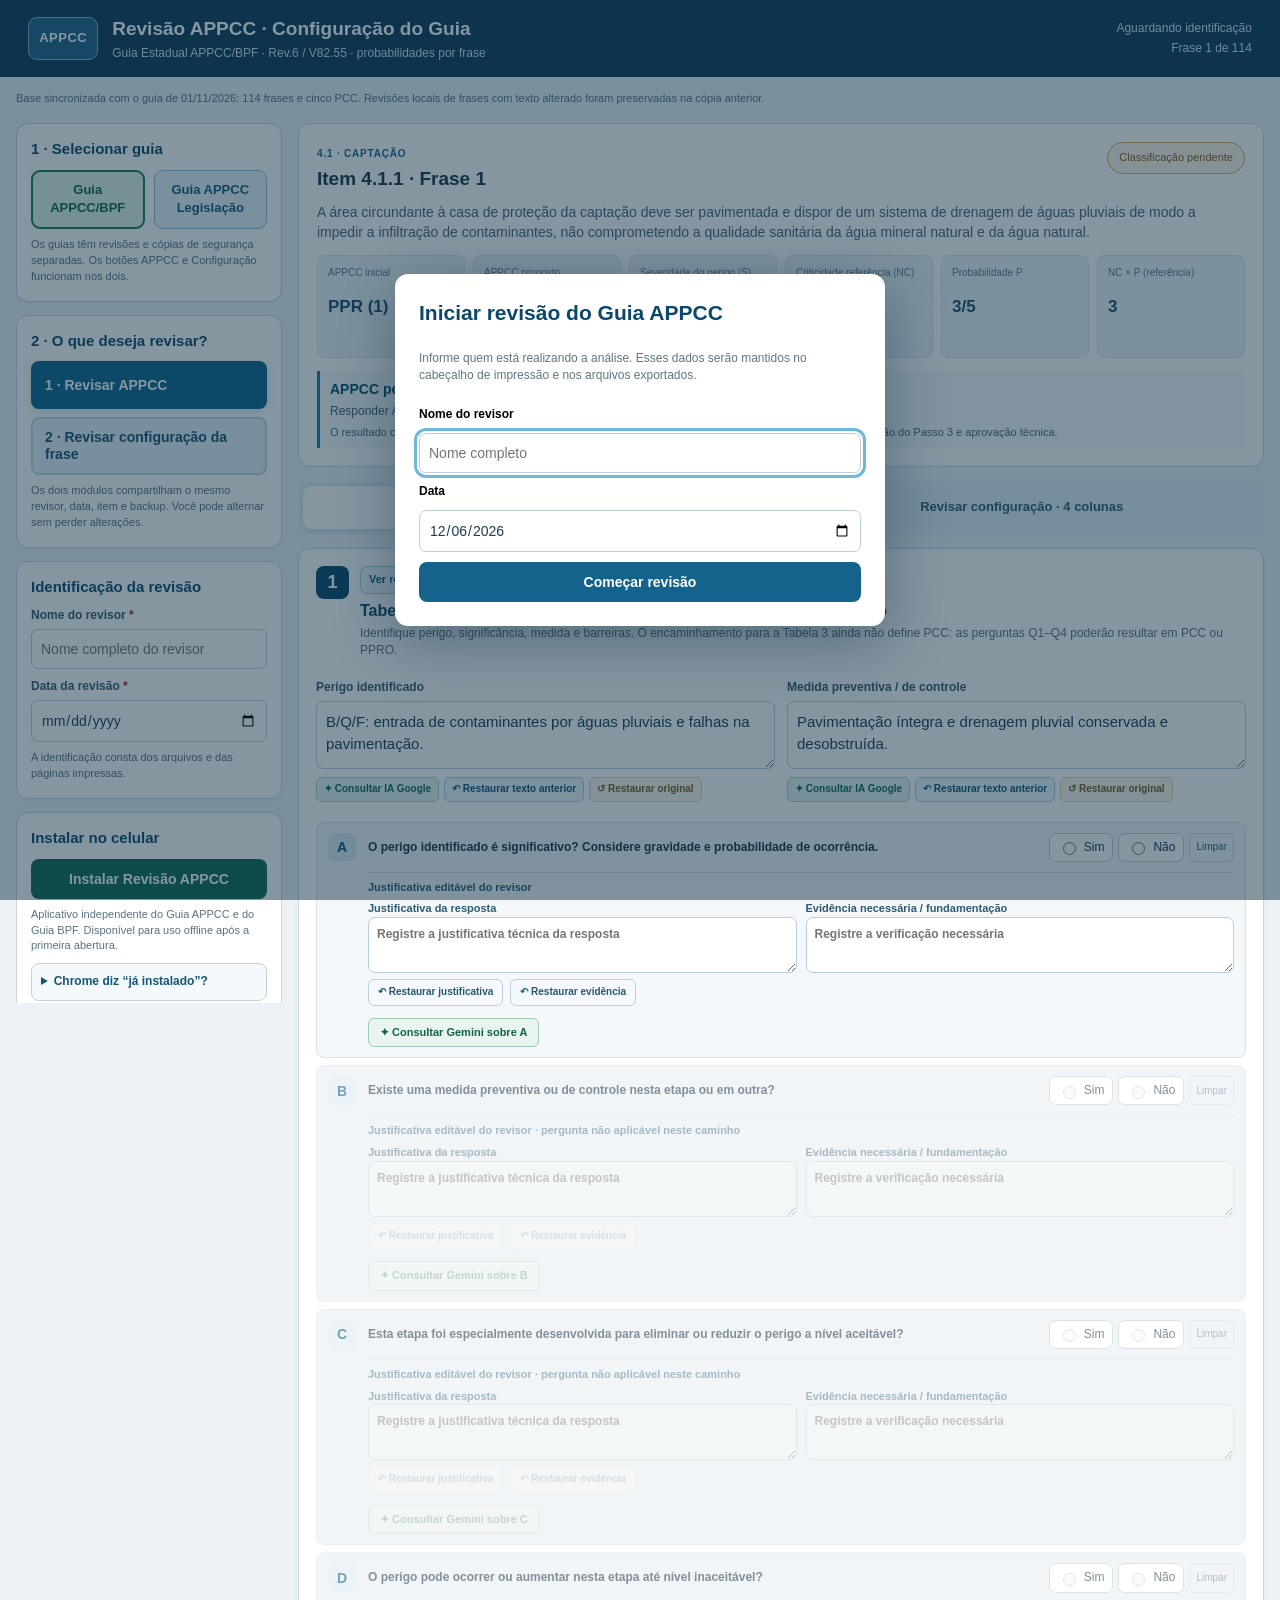
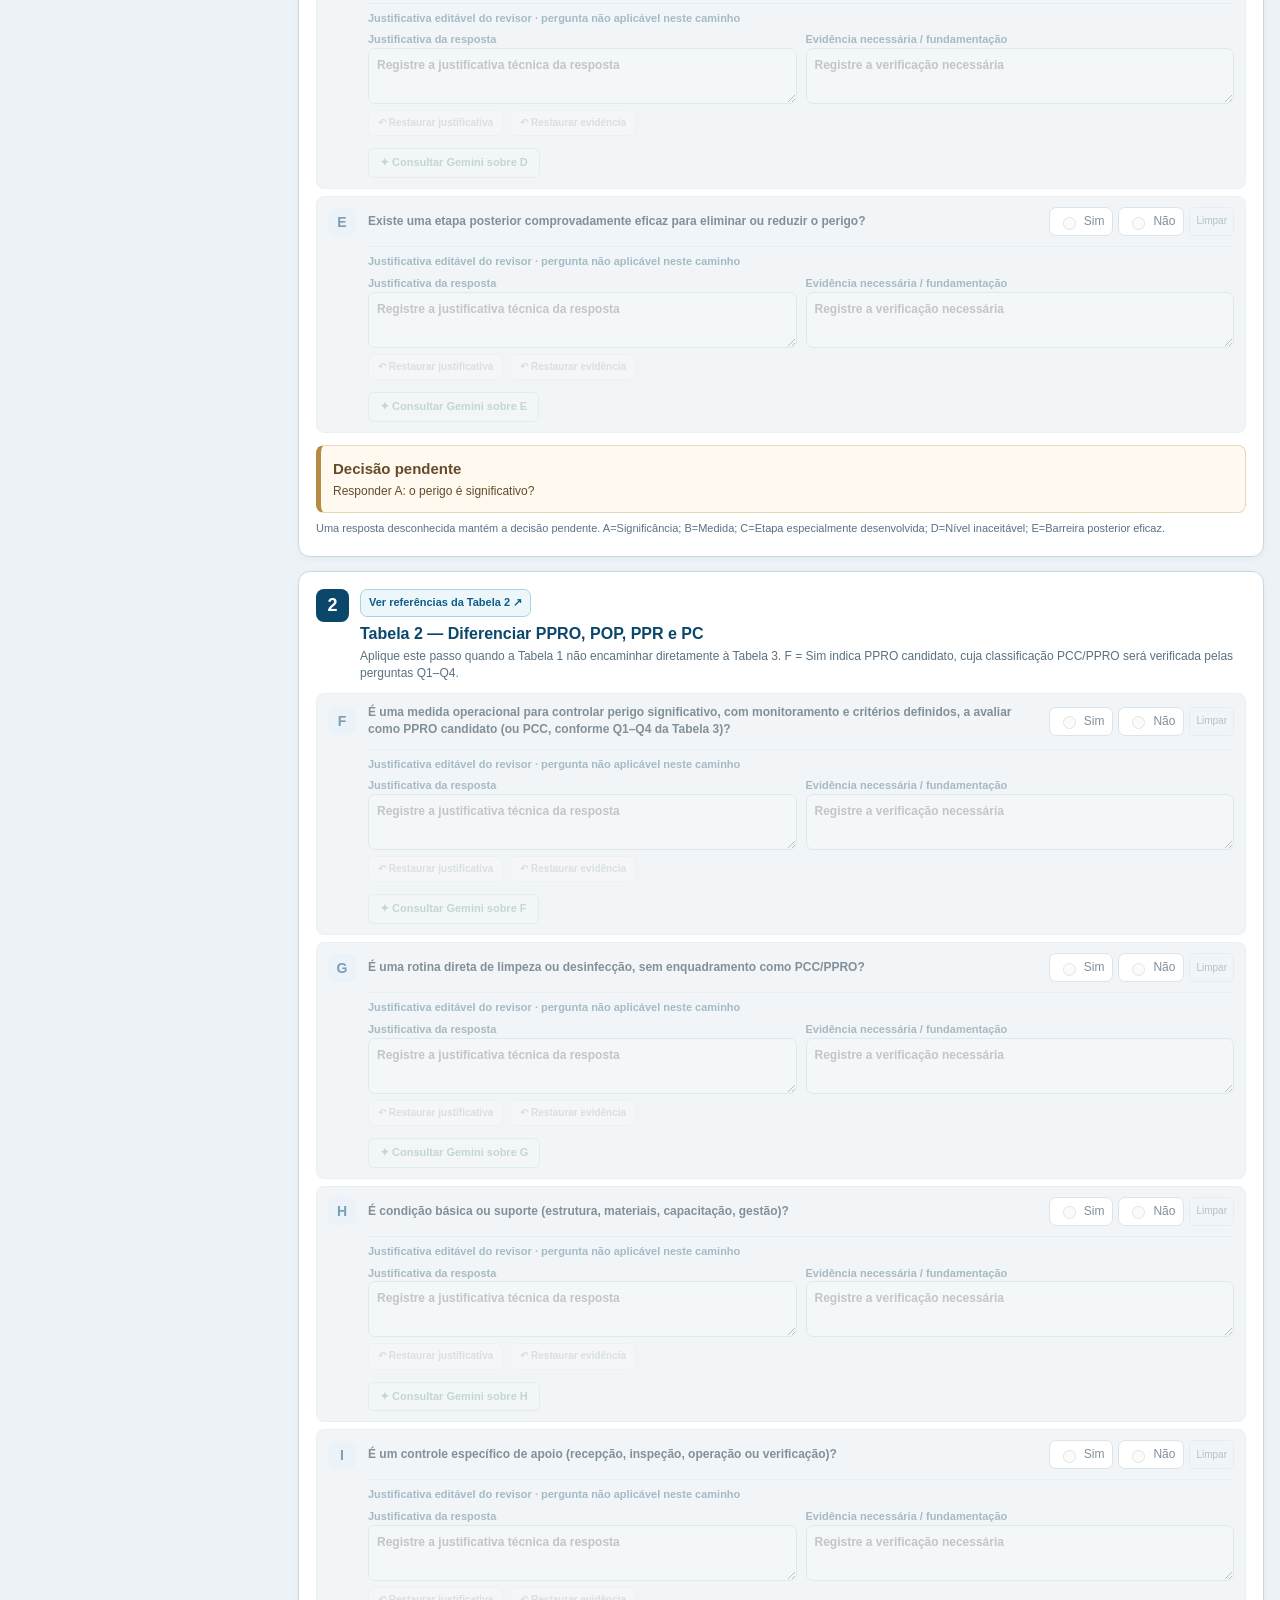
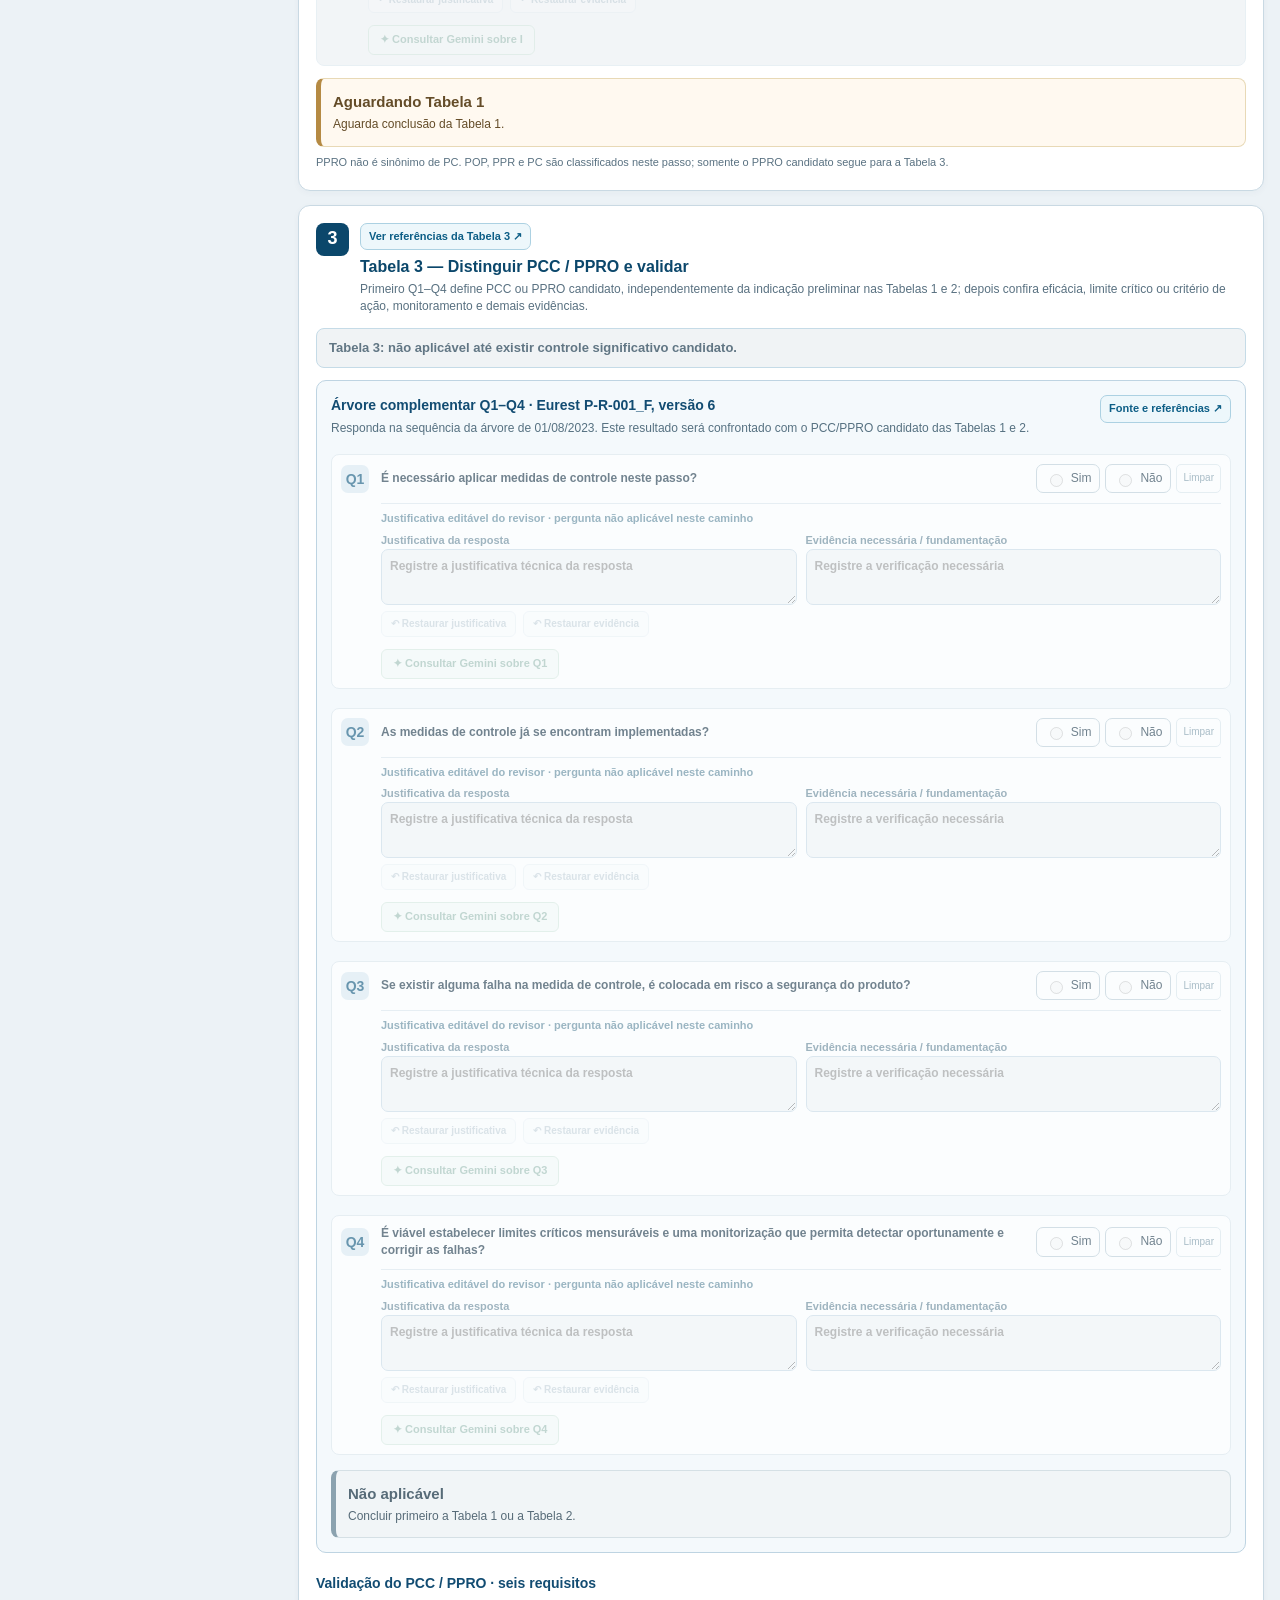
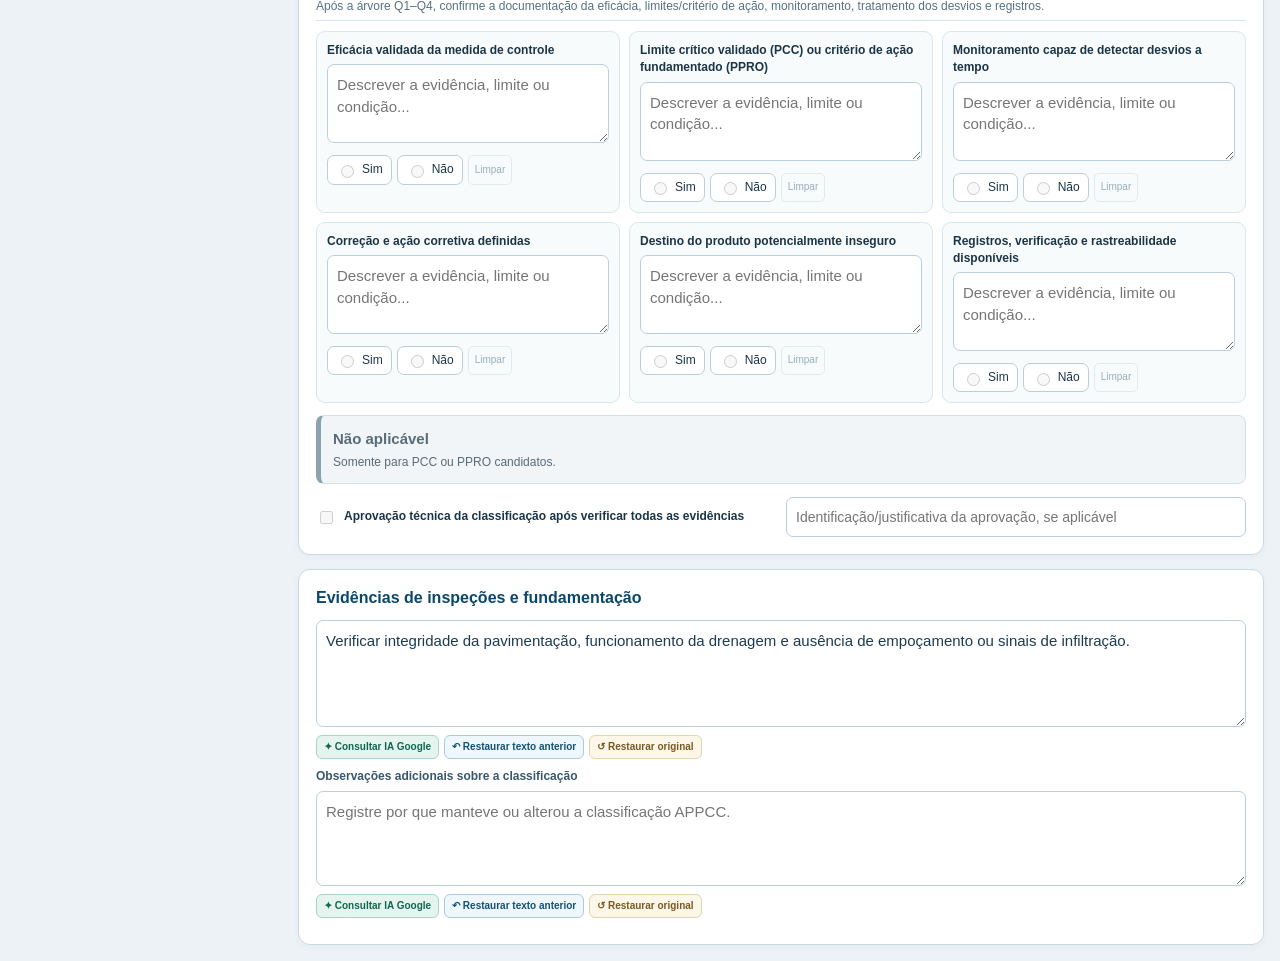
==== commit 0773541f: "Atualiza CQ05 F1–F4 e documentos de laudos de todos os produtos e captações" ====
--- a/index.html
+++ b/index.html
@@ -2,7 +2,7 @@
 <html lang="pt-BR">
 <head>
 <meta charset="UTF-8"><meta name="viewport" content="width=device-width, initial-scale=1, viewport-fit=cover">
-<meta name="theme-color" content="#0b476b"><link rel="manifest" href="./manifest.webmanifest"><link rel="icon" type="image/png" sizes="192x192" href="./icon-192.png"><link rel="apple-touch-icon" href="./icon-192.png"><meta name="description" content="Revisão das 111 frases APPCC e configuração de mensagens e documentos do Guia Estadual — Rev.6 V82.55">
+<meta name="theme-color" content="#0b476b"><link rel="manifest" href="./manifest.webmanifest"><link rel="icon" type="image/png" sizes="192x192" href="./icon-192.png"><link rel="apple-touch-icon" href="./icon-192.png"><meta name="description" content="Revisão das 114 frases APPCC e configuração de mensagens e documentos do Guia Estadual — Rev.6 V82.55">
 <title>Revisão APPCC • Configuração do Guia Estadual</title>
 <style>:root{color-scheme:light;--navy:#103956;--blue:#14638d;--blue2:#0b476b;--cyan:#e4f2f7;--text:#1b3547;--muted:#597181;--line:#c9d9e3;--bg:#ecf2f6;--white:#fff;--gold:#ab6d16;--radius:12px;font-family:Arial,Helvetica,sans-serif}*{box-sizing:border-box}body{margin:0;background:var(--bg);color:var(--text);font-size:14px;line-height:1.43}button,input,select,textarea{font:inherit}button{cursor:pointer;border:0;border-radius:8px;padding:10px 12px;background:var(--blue);color:white;font-weight:650}button:disabled{opacity:.48;cursor:not-allowed}button:hover:not(:disabled){filter:brightness(.94)}button:focus-visible,input:focus-visible,textarea:focus-visible,select:focus-visible{outline:3px solid #6eb9da;outline-offset:2px}.btn-outline{background:#fff;border:1px solid #9dbaca;color:var(--blue2)}.btn-secondary{background:#e4eff5;color:#134966}.btn-print{background:#116348}.mini{font-size:12px;padding:6px 8px}input:not([type=radio]):not([type=checkbox]):not([type=file]),select,textarea{width:100%;border:1px solid #bacfdb;background:#fff;color:#1d3b50;border-radius:7px;padding:9px;min-height:37px}textarea{resize:vertical;line-height:1.45;overflow:auto;overflow-wrap:anywhere;white-space:pre-wrap}.app-header{background:var(--navy);color:white;padding:15px clamp(12px,2.2vw,32px);display:flex;gap:20px;justify-content:space-between;align-items:center}.brand{display:flex;align-items:center;gap:14px}.brand-mark{border:1px solid #77b4cb;background:#206289;border-radius:9px;font-weight:800;padding:11px 10px;font-size:13px;letter-spacing:.04em}.brand h1{font-size:19px;margin:0}.brand p{margin:3px 0 0;color:#d2e4ed;font-size:12px}.header-status{display:flex;flex-direction:column;text-align:right;gap:3px;font-size:12px;color:#d5e8f2}.app-layout{display:grid;grid-template-columns:266px minmax(0,1fr);align-items:start;gap:16px;padding:16px;max-width:1700px;margin:auto}.sidebar{display:grid;gap:13px;position:sticky;top:10px;max-height:calc(100dvh - 20px);overflow:auto}.panel{background:white;border:1px solid var(--line);border-radius:var(--radius);box-shadow:0 2px 7px #183f5609;padding:17px;min-width:0}.sidebar .panel{padding:14px}.panel h2{margin:0 0 10px;color:var(--blue2);font-size:16px}.sidebar h2{font-size:15px}.sidebar label,.field-box label,.config-column label,.evidence label{font-size:12px;font-weight:700;display:block;color:#39586b;margin:9px 0 5px}.sidebar label:first-of-type{margin-top:4px}.required{color:#a12525}.hint,.small-note{color:var(--muted);font-size:11px;line-height:1.45;margin:8px 0 2px}.actions-column{display:grid;gap:7px}.actions-column button{width:100%;font-size:12px}.prev-next{display:flex;gap:7px;margin-top:10px}.prev-next button{flex:1;padding:9px 5px;font-size:12px}.sidebar .btn-print,.sidebar #processObsBtn,.sidebar #expandAllBtn{width:100%;margin:8px 0 0}.backup-list{font-size:11px;margin-top:10px;max-height:150px;overflow:auto}.backup-list button{font-size:11px;padding:5px 6px;margin:2px;background:#e5eef4;color:var(--navy);display:block;text-align:left;width:100%}.workspace{min-width:0;display:grid;gap:14px}.summary{background:#fff;border:1px solid var(--line);border-radius:var(--radius);padding:18px}.summary-head{display:flex;align-items:start;gap:10px;justify-content:space-between}.summary h2{font-size:19px;margin:3px 0 7px}.summary p{color:#486475;margin:3px 0 11px}.kicker{font-size:10px;font-weight:800;letter-spacing:.08em;color:#166588;text-transform:uppercase}.status-pill{font-size:11px;border:1px solid #d8ad67;color:#8e5b1b;background:#fff6e5;border-radius:99px;padding:7px 11px;text-align:center;max-width:265px}.status-pill.success{border-color:#91c6ac;color:#176144;background:#e7f5ed}.metric-grid{display:grid;grid-template-columns:repeat(6,minmax(0,1fr));gap:8px;margin:13px 0}.metric-grid>div{background:#eef4f8;border:1px solid #d9e5ec;border-radius:8px;padding:10px;min-width:0}.metric-grid small{display:block;font-size:10px;color:#607787;min-height:26px}.metric-grid strong{display:block;font-size:17px;color:#194b6b;margin-top:3px}.decision-summary{border-left:3px solid #1a7a9d;padding:8px 10px;background:#f5f9fb;display:grid;gap:4px}.decision-summary strong{color:#084d6d}.decision-summary span{font-size:12px;color:#435f70}.decision-summary .hint{margin:0}.tabbar{display:flex;gap:7px;background:#e1edf3;border-radius:10px;padding:5px}.tab{flex:1;color:#315973;background:none;padding:12px 6px;font-size:13px}.tab.active{background:white;box-shadow:0 1px 5px #18466024;color:#0a4d76}.view{display:grid;gap:14px}.view[hidden]{display:none}.step{padding:17px}.step-head{display:flex;align-items:start;gap:11px;margin-bottom:11px}.step-head h2{margin:0 0 2px}.step-head p{margin:0;color:var(--muted);font-size:12px}.step-number{display:grid;place-items:center;background:var(--blue2);border-radius:8px;color:white;font-weight:800;font-size:18px;flex-shrink:0;width:33px;height:33px}.fields-two{display:grid;grid-template-columns:1fr 1fr;gap:12px}.field-box textarea{min-height:68px}.questions{display:grid;gap:7px;margin-top:11px}.question{display:grid;grid-template-columns:30px minmax(0,1fr) auto;align-items:center;gap:10px;padding:10px 11px;background:#f4f8fa;border:1px solid #d6e3eb;border-radius:8px}.question.disabled{opacity:.55;background:#e8edf1}.question>strong{background:#dceaf2;color:#0b537a;width:28px;height:28px;display:grid;place-items:center;border-radius:7px}.question label.question-title{font-size:12px;font-weight:650}.yesno{display:flex;gap:5px;flex-wrap:wrap}.yn-label{border:1px solid #bdced8;border-radius:7px;padding:5px 8px;display:flex;align-items:center;gap:5px;background:white;cursor:pointer;font-size:12px}.yn-label:has(input:checked){background:#dcefee;border-color:#39856e;color:#135d45;font-weight:750}.yn-label input{accent-color:#166e51}.criteria-grid{display:grid;grid-template-columns:repeat(3,minmax(0,1fr));gap:9px}.criterion{border:1px solid #dae6ed;background:#f8fbfc;padding:10px;border-radius:9px}.criterion>label{font-size:12px;font-weight:bold;display:block;margin-bottom:5px}.criterion textarea{min-height:79px}.criterion .yesno{margin-top:7px}.approval-row{display:grid;grid-template-columns:1fr 1fr;gap:10px;margin-top:13px;align-items:center}.checkbox-line{font-size:12px;display:flex;gap:8px;align-items:center;font-weight:700}.checkbox-line input{accent-color:#18694c}.evidence textarea{min-height:95px}.config-intro{padding:3px 2px}.config-intro h2{margin:0;font-size:17px;color:#104e72}.config-intro p{font-size:12px;color:#576f7e;margin:3px 0}.config-grid{display:grid;grid-template-columns:repeat(4,minmax(0,1fr));align-items:stretch;gap:9px}.config-column{background:white;border:1px solid var(--line);padding:12px;min-width:0;border-radius:10px;display:flex;flex-direction:column;gap:4px;min-height:620px}.config-column h3{background:#e8f2f7;border-bottom:2px solid #81b9d1;color:#165a7c;font-size:12px;min-height:44px;display:flex;align-items:center;margin:-12px -12px 6px;padding:9px 12px;border-radius:9px 9px 0 0}.config-column label{margin:5px 0 2px}.config-column textarea.grow{flex:1;min-height:165px}.config-column .hint{margin-top:9px}.docs-column #documentList{display:grid;gap:11px;margin:5px 0}.doc-card{border:1px solid #c6d8e2;border-radius:9px;background:#f7fafc;padding:10px;display:grid;gap:6px}.doc-card h4{font-size:12px;margin:0;color:var(--blue2)}.doc-card .doc-source{font-size:10px;color:#718695}.doc-card>label{margin:0}.doc-card textarea{min-height:66px}.doc-controls{display:flex;gap:7px;align-items:center}.doc-controls label{margin:0;font-size:11px}.doc-controls select{max-width:160px;min-height:30px;padding:5px}.doc-card .fit-field{font-size:12px}.preview-panel{margin-top:0}.preview-panel h2{font-size:15px}.preview-line{background:#f1f7fa;padding:9px;margin:6px 0;white-space:pre-wrap;font-size:12px;border-radius:7px;overflow-wrap:anywhere}.dialog{border:none;border-radius:13px;box-shadow:0 15px 60px #001f385c;max-width:min(95vw,490px);padding:24px}.dialog::backdrop{background:#0c2e4480}.dialog form{display:grid;gap:10px}.dialog h2{margin:0;color:var(--blue2)}.dialog label{font-size:12px;font-weight:bold}.wide-dialog{width:min(94vw,900px);max-width:900px}.dialog-tools{display:flex;align-items:center;justify-content:space-between;gap:10px;margin-bottom:11px}.wide-dialog textarea{min-height:48vh;font-size:15px}.dialog p{font-size:12px;color:#5d7686}#toast{position:fixed;bottom:15px;right:15px;background:#133c54;color:white;padding:12px 17px;border-radius:8px;box-shadow:0 3px 18px #1d394b4a;z-index:60;max-width:340px;display:none}.backup-list:empty{display:none}.print-page,.print-header{display:none}#printArea{display:none}
 @media(max-width:1230px){.config-grid{grid-template-columns:repeat(2,minmax(0,1fr))}.config-column{min-height:420px}.metric-grid{grid-template-columns:repeat(3,minmax(0,1fr))}.criteria-grid{grid-template-columns:repeat(2,minmax(0,1fr))}}@media(max-width:800px){.app-header{align-items:start;padding:12px}.brand h1{font-size:15px}.brand p{font-size:10px}.app-layout{display:block;padding:9px}.sidebar{position:static;display:grid;grid-template-columns:1fr 1fr;max-height:none;gap:9px;margin-bottom:12px;overflow:visible}.sidebar .panel{padding:11px}.summary{padding:12px}.status-pill{max-width:170px}.tab{font-size:12px}.config-grid{grid-template-columns:1fr 1fr}.config-column{min-height:360px}}@media(max-width:560px){.sidebar{grid-template-columns:1fr}.app-header{gap:9px}.header-status{max-width:90px}.brand-mark{font-size:11px;padding:8px}.summary h2{font-size:17px}.summary-head{flex-wrap:wrap}.metric-grid{grid-template-columns:repeat(2,minmax(0,1fr))}.config-grid{grid-template-columns:1fr}.config-column{min-height:0}.config-column textarea.grow{min-height:135px}.criteria-grid,.fields-two,.approval-row{grid-template-columns:1fr}.question{grid-template-columns:27px minmax(0,1fr);gap:5px}.yesno{grid-column:2}.tab{font-size:11px}.sidebar .panel h2{margin-bottom:6px}}
@@ -128,7 +128,7 @@
   "projeto": "Guia Estadual BPF/APPCC — configuração vigente em 01/11/2026",
   "origem_documentos": [
     "Guia BPF/APPCC atual — config.js, revisão de 01/11/2026",
-    "111 frases únicas; classificações, probabilidades e orientações sincronizadas"
+    "114 frases únicas; classificações, probabilidades e orientações sincronizadas"
   ],
   "frases": [
     {
@@ -4685,43 +4685,151 @@
       "probabilidade_24": 5,
       "frase": "A água mineral natural ou a água natural envasada deve apresentar composição equivalente à respectiva água emergente da fonte ou poço, conforme especificada nas análises laboratoriais efetuadas pelo órgão competente do Ministério das Minas e Energia.",
       "perigo": "Q: composição diferente da fonte",
-      "medida": "Comparar resultados fonte × produto",
+      "medida": "Comparativo produto × fonte e laudos de referência",
       "evidencias": "Comparar composição da água envasada com a da respectiva fonte ou poço e com os laudos de referência; conferir identificação e investigação das diferenças.",
-      "texto_item": "Composição da água envasada equivalente à fonte/poço conforme análise competente.",
-      "exemplo_item": "4.10.5 – NC – Não foi apresentado o Laudo físico-químico da água envasada de acordo com a RDC 717/22.",
-      "orientacao_item": "Verifique o atendimento ao item 4.10.5: Composição da água envasada equivalente à fonte/poço conforme análise competente.",
+      "texto_item": "A água mineral natural ou a água natural envasada deve apresentar composição equivalente à respectiva água emergente da fonte ou poço, conforme especificada nas análises laboratoriais efetuadas pelo órgão competente do Ministério das Minas e Energia.",
+      "exemplo_item": "4.10.5 F1 – Registrar a evidência específica e o produto ou captação sem comprovação.",
+      "orientacao_item": "Comparar composição da água envasada com a da respectiva fonte ou poço e com os laudos de referência; conferir identificação e investigação das diferenças.",
       "fonte_rev6": "04_Qualidade_Responsaveis.docx",
       "foco": "A água mineral natural ou a água natural envasada deve apresentar composição equivalente à respectiva água emergente da fonte ou poço, conforme especificada nas análises laboratoriais efetuadas pelo órgão competente do Ministério das Minas e Energia.",
       "considerando": "",
-      "exemplo_frase": "4.10.5 – - Não foi apresentado o Laudo físico-químico da água envasada de acordo com a RDC 717/22.",
+      "exemplo_frase": "4.10.5 F1 – Registrar a evidência específica e o produto ou captação sem comprovação.",
       "orientacao_frase": "Comparar composição da água envasada com a da respectiva fonte ou poço e com os laudos de referência; conferir identificação e investigação das diferenças.",
       "documentos": [
         {
-          "name": "Laudo do LAMIN (último)",
-          "source": "Vínculo recuperado no Supabase de homologação",
-          "linked": true,
-          "orientation": "Conferir autenticidade, abrangência, validade e pertinência do documento “Laudo do LAMIN (último)” em relação à frase 1; SIM quando atende; NÃO quando ausente, vencido ou incompatível; NA somente mediante justificativa.",
-          "example": "4.10.5, frase 1 – Documento “Laudo do LAMIN (último)”: apresentado em [data], nº [número]. Constatação: [descrever conformidade ou irregularidade, período e unidade].",
+          "name": "Comparativo produto × fonte e laudos de referência",
+          "source": "Guia vigente — CQ05 F1",
+          "linked": true,
+          "orientation": "Comparar composição da água envasada com a da respectiva fonte ou poço e com os laudos de referência; conferir identificação e investigação das diferenças.",
+          "example": "CQ05 F1 — Laudo nº [número], data [data], produto/captação [identificação], avaliação [resultado].",
           "decision": "A decidir",
           "uid": "69_0"
-        },
-        {
-          "name": "Laudo físico-químico da água envasada conforme RDC 717/22 (último)",
-          "source": "Vínculo recuperado no Supabase de homologação",
-          "linked": true,
-          "orientation": "Conferir autenticidade, abrangência, validade e pertinência do documento “Laudo físico-químico da água envasada conforme RDC 717/22 (último)” em relação à frase 1; SIM quando atende; NÃO quando ausente, vencido ou incompatível; NA somente mediante justificativa.",
-          "example": "4.10.5, frase 1 – Documento “Laudo físico-químico da água envasada conforme RDC 717/22 (último)”: apresentado em [data], nº [número]. Constatação: [descrever conformidade ou irregularidade, período e unidade].",
-          "decision": "A decidir",
-          "uid": "69_1"
-        },
-        {
-          "name": "Laudo LAMIN",
-          "source": "Rev.6 por item - conferir vínculo desta frase",
-          "linked": false,
-          "orientation": "Verificar o laudo competente utilizado para comparação da composição da água envasada com a água da fonte ou poço.",
-          "example": "4.10.5 — Foi apresentado o documento “Laudo LAMIN”, nº [identificação], de [data], referente a [material, equipamento, lote ou responsável]. Foi constatado [resultado da avaliação e eventual informação ausente].",
-          "decision": "A decidir",
-          "uid": "69_2"
+        }
+      ],
+      "passo3_textos": {
+        "0": "Justificar por estudo",
+        "1": "Plano e padrão analítico aplicáveis",
+        "2": "Amostras/resultados por etapa e lote",
+        "3": "Bloquear lote e investigar desvios",
+        "4": "Destino / bloqueio",
+        "5": "Laudos, calibração e tendências"
+      },
+      "fundamento_classificacao": "Inspeção, ensaio ou verificação de apoio; não constitui etapa de redução do perigo."
+    },
+    {
+      "n": 112,
+      "item": "4.10.5",
+      "indice": 2,
+      "processo": "Controle de Qualidade",
+      "appcc_inicial": "PC",
+      "appcc_proposto": "PC",
+      "severidade": 4,
+      "probabilidade_24": 5,
+      "frase": "Foram apresentados os laudos físico-químicos de todos os produtos envasados, abrangendo os parâmetros aplicáveis da RDC 717/2022.",
+      "perigo": "Q: composição diferente da fonte",
+      "medida": "Laudos RDC 717/2022 de todos os produtos envasados",
+      "evidencias": "Conferir laudos completos, identificação dos produtos e apresentações, datas, parâmetros e resultados do Anexo I. Relacionar cada produto à captação de origem; verificar a execução e frequência no CQ03 F15.",
+      "texto_item": "Foram apresentados os laudos físico-químicos de todos os produtos envasados, abrangendo os parâmetros aplicáveis da RDC 717/2022.",
+      "exemplo_item": "4.10.5 F2 – Registrar a evidência específica e o produto ou captação sem comprovação.",
+      "orientacao_item": "Conferir laudos completos, identificação dos produtos e apresentações, datas, parâmetros e resultados do Anexo I. Relacionar cada produto à captação de origem; verificar a execução e frequência no CQ03 F15.",
+      "fonte_rev6": "04_Qualidade_Responsaveis.docx",
+      "foco": "Foram apresentados os laudos físico-químicos de todos os produtos envasados, abrangendo os parâmetros aplicáveis da RDC 717/2022.",
+      "considerando": "",
+      "exemplo_frase": "4.10.5 F2 – Registrar a evidência específica e o produto ou captação sem comprovação.",
+      "orientacao_frase": "Conferir laudos completos, identificação dos produtos e apresentações, datas, parâmetros e resultados do Anexo I. Relacionar cada produto à captação de origem; verificar a execução e frequência no CQ03 F15.",
+      "documentos": [
+        {
+          "name": "Laudos RDC 717/2022 de todos os produtos envasados",
+          "source": "Guia vigente — CQ05 F2",
+          "linked": true,
+          "orientation": "Conferir laudos completos, identificação dos produtos e apresentações, datas, parâmetros e resultados do Anexo I. Relacionar cada produto à captação de origem; verificar a execução e frequência no CQ03 F15.",
+          "example": "CQ05 F2 — Laudo nº [número], data [data], produto/captação [identificação], avaliação [resultado].",
+          "decision": "A decidir",
+          "uid": "112_0"
+        }
+      ],
+      "passo3_textos": {
+        "0": "Justificar por estudo",
+        "1": "Plano e padrão analítico aplicáveis",
+        "2": "Amostras/resultados por etapa e lote",
+        "3": "Bloquear lote e investigar desvios",
+        "4": "Destino / bloqueio",
+        "5": "Laudos, calibração e tendências"
+      },
+      "fundamento_classificacao": "Inspeção, ensaio ou verificação de apoio; não constitui etapa de redução do perigo."
+    },
+    {
+      "n": 113,
+      "item": "4.10.5",
+      "indice": 3,
+      "processo": "Controle de Qualidade",
+      "appcc_inicial": "PC",
+      "appcc_proposto": "PC",
+      "severidade": 4,
+      "probabilidade_24": 5,
+      "frase": "Foram apresentados os laudos físico-químicos de todas as captações utilizadas nos produtos envasados, abrangendo os parâmetros aplicáveis da RDC 717/2022.",
+      "perigo": "Q: composição diferente da fonte",
+      "medida": "Laudos RDC 717/2022 de todas as captações utilizadas",
+      "evidencias": "Conferir laudos e identificação de cada fonte ou poço utilizado; verificar cobertura dos parâmetros aplicáveis, datas, resultados e vínculo com todos os produtos envasados. Registrar captações sem comprovação.",
+      "texto_item": "Foram apresentados os laudos físico-químicos de todas as captações utilizadas nos produtos envasados, abrangendo os parâmetros aplicáveis da RDC 717/2022.",
+      "exemplo_item": "4.10.5 F3 – Registrar a evidência específica e o produto ou captação sem comprovação.",
+      "orientacao_item": "Conferir laudos e identificação de cada fonte ou poço utilizado; verificar cobertura dos parâmetros aplicáveis, datas, resultados e vínculo com todos os produtos envasados. Registrar captações sem comprovação.",
+      "fonte_rev6": "04_Qualidade_Responsaveis.docx",
+      "foco": "Foram apresentados os laudos físico-químicos de todas as captações utilizadas nos produtos envasados, abrangendo os parâmetros aplicáveis da RDC 717/2022.",
+      "considerando": "",
+      "exemplo_frase": "4.10.5 F3 – Registrar a evidência específica e o produto ou captação sem comprovação.",
+      "orientacao_frase": "Conferir laudos e identificação de cada fonte ou poço utilizado; verificar cobertura dos parâmetros aplicáveis, datas, resultados e vínculo com todos os produtos envasados. Registrar captações sem comprovação.",
+      "documentos": [
+        {
+          "name": "Laudos RDC 717/2022 de todas as captações utilizadas",
+          "source": "Guia vigente — CQ05 F3",
+          "linked": true,
+          "orientation": "Conferir laudos e identificação de cada fonte ou poço utilizado; verificar cobertura dos parâmetros aplicáveis, datas, resultados e vínculo com todos os produtos envasados. Registrar captações sem comprovação.",
+          "example": "CQ05 F3 — Laudo nº [número], data [data], produto/captação [identificação], avaliação [resultado].",
+          "decision": "A decidir",
+          "uid": "113_0"
+        }
+      ],
+      "passo3_textos": {
+        "0": "Justificar por estudo",
+        "1": "Plano e padrão analítico aplicáveis",
+        "2": "Amostras/resultados por etapa e lote",
+        "3": "Bloquear lote e investigar desvios",
+        "4": "Destino / bloqueio",
+        "5": "Laudos, calibração e tendências"
+      },
+      "fundamento_classificacao": "Inspeção, ensaio ou verificação de apoio; não constitui etapa de redução do perigo."
+    },
+    {
+      "n": 114,
+      "item": "4.10.5",
+      "indice": 4,
+      "processo": "Controle de Qualidade",
+      "appcc_inicial": "PC",
+      "appcc_proposto": "PC",
+      "severidade": 4,
+      "probabilidade_24": 5,
+      "frase": "Foram apresentados os laudos oficiais LAMIN das respectivas fontes ou poços, com correspondência a todos os produtos envasados.",
+      "perigo": "Q: composição diferente da fonte",
+      "medida": "Laudos oficiais LAMIN de todas as fontes/poços e vínculo com os produtos",
+      "evidencias": "Conferir laudo oficial de cada fonte ou poço, identificação, data e situação perante a ANM, inclusive prorrogação formal quando aplicável. Vincular todos os produtos à fonte e comparar a composição; o LAMIN é referência da fonte, distinto do laudo do produto acabado.",
+      "texto_item": "Foram apresentados os laudos oficiais LAMIN das respectivas fontes ou poços, com correspondência a todos os produtos envasados.",
+      "exemplo_item": "4.10.5 F4 – Registrar a evidência específica e o produto ou captação sem comprovação.",
+      "orientacao_item": "Conferir laudo oficial de cada fonte ou poço, identificação, data e situação perante a ANM, inclusive prorrogação formal quando aplicável. Vincular todos os produtos à fonte e comparar a composição; o LAMIN é referência da fonte, distinto do laudo do produto acabado.",
+      "fonte_rev6": "04_Qualidade_Responsaveis.docx",
+      "foco": "Foram apresentados os laudos oficiais LAMIN das respectivas fontes ou poços, com correspondência a todos os produtos envasados.",
+      "considerando": "",
+      "exemplo_frase": "4.10.5 F4 – Registrar a evidência específica e o produto ou captação sem comprovação.",
+      "orientacao_frase": "Conferir laudo oficial de cada fonte ou poço, identificação, data e situação perante a ANM, inclusive prorrogação formal quando aplicável. Vincular todos os produtos à fonte e comparar a composição; o LAMIN é referência da fonte, distinto do laudo do produto acabado.",
+      "documentos": [
+        {
+          "name": "Laudos oficiais LAMIN de todas as fontes/poços e vínculo com os produtos",
+          "source": "Guia vigente — CQ05 F4",
+          "linked": true,
+          "orientation": "Conferir laudo oficial de cada fonte ou poço, identificação, data e situação perante a ANM, inclusive prorrogação formal quando aplicável. Vincular todos os produtos à fonte e comparar a composição; o LAMIN é referência da fonte, distinto do laudo do produto acabado.",
+          "example": "CQ05 F4 — Laudo nº [número], data [data], produto/captação [identificação], avaliação [resultado].",
+          "decision": "A decidir",
+          "uid": "114_0"
         }
       ],
       "passo3_textos": {
@@ -5302,7 +5410,7 @@
       "fundamento_classificacao": "Inspeção, ensaio ou verificação de apoio; não constitui etapa de redução do perigo."
     }
   ],
-  "versao_base": "responsabilidade-conselhos-20261101"
+  "versao_base": "laudos-cq05-20261102"
 };
 </script>
 
@@ -5324,10 +5432,10 @@
 <section class="panel identity"><h2>Identificação da revisão</h2><label for="reviewer">Nome do revisor <span class="required">*</span></label><input id="reviewer" autocomplete="name" placeholder="Nome completo do revisor" required><label for="reviewDate">Data da revisão <span class="required">*</span></label><input id="reviewDate" type="date" required><p class="hint">A identificação consta dos arquivos e das páginas impressas.</p></section>
 <section class="panel install-panel"><h2>Instalar no celular</h2><button id="installPwaBtn" class="btn-install" type="button">Instalar Revisão APPCC</button><p id="installPwaInfo" class="hint" role="status">Aplicativo independente do Guia APPCC e do Guia BPF. Disponível para uso offline após a primeira abertura.</p><details id="installPwaHelp"><summary>Chrome diz “já instalado”?</summary><p>1. Abra a lista de aplicativos do Android e procure <strong>Revisão APPCC</strong>.</p><p>2. Confira também <strong>Configurações → Aplicativos → Revisão APPCC</strong> e a pesquisa da tela inicial.</p><p>3. Se não encontrar, abra este endereço <strong>diretamente no Chrome</strong> e use ⋮ → <strong>Instalar app</strong> ou <strong>Adicionar à tela inicial</strong>.</p><p><strong>Antes de remover um atalho ou aplicativo antigo:</strong> use “Exportar revisão (JSON)” para guardar suas respostas. Não limpe os dados do Chrome sem essa cópia.</p></details></section>
 <section class="panel references-panel"><h2>Referências técnicas</h2><a id="referencesBtn" class="reference-main-btn" href="./referencias.html" target="_blank" rel="noopener noreferrer" aria-label="Abrir referências das Tabelas 1, 2 e 3">📚 Referências · Tabelas 1, 2 e 3 ↗</a><p class="hint">Fluxogramas, Codex, ISO 22000, FSSC e documentos da revisão.</p></section>
-<section class="panel appendix-panel" aria-label="Imprimir comparativo APPCC Antes/Depois"><h2>Apêndice C · APPCC Antes/Depois</h2><label for="appendixScope">Abrangência do comparativo</label><select id="appendixScope"><option value="all">Todas as 111 frases</option><option value="process">Processo selecionado</option><option value="item">Item selecionado</option><option value="phrase">Frase selecionada</option></select><button id="appendixPrintBtn" type="button" class="btn-print" style="width:100%;margin-top:9px">Imprimir APPCC Antes/Depois</button><p class="hint">Relatório separado das Tabelas 1, 2 e 3, com nome do revisor, data e classificações antes/depois. O campo Depois indica uma proposta até que a validação esteja concluída.</p></section>
+<section class="panel appendix-panel" aria-label="Imprimir comparativo APPCC Antes/Depois"><h2>Apêndice C · APPCC Antes/Depois</h2><label for="appendixScope">Abrangência do comparativo</label><select id="appendixScope"><option value="all">Todas as 114 frases</option><option value="process">Processo selecionado</option><option value="item">Item selecionado</option><option value="phrase">Frase selecionada</option></select><button id="appendixPrintBtn" type="button" class="btn-print" style="width:100%;margin-top:9px">Imprimir APPCC Antes/Depois</button><p class="hint">Relatório separado das Tabelas 1, 2 e 3, com nome do revisor, data e classificações antes/depois. O campo Depois indica uma proposta até que a validação esteja concluída.</p></section>
 <section class="panel"><h2>Selecionar frase</h2><label for="processSelect">Processo</label><select id="processSelect"></select><label for="itemSelect">Item</label><select id="itemSelect"></select><label for="phraseSelect">Frase</label><select id="phraseSelect"></select><div class="prev-next"><button id="prevPhrase" class="btn-outline">← Anterior</button><button id="nextPhrase" class="btn-outline">Próxima →</button></div></section>
 <section class="panel"><h2>Arquivo e segurança</h2><div class="actions-column"><button id="saveBtn">Salvar alterações</button><button id="exportBtn" class="btn-secondary">Exportar revisão (JSON)</button><button id="importBtn" class="btn-secondary">Importar revisão (JSON)</button><input id="importFile" type="file" accept="application/json,.json" hidden><button id="backupBtn" class="btn-outline">Criar cópia de segurança</button><button id="exportGuiaBtn" class="btn-outline">Exportar configuração para o Guia</button></div><label for="backupInterval">Cópia automática enquanto aberto</label><select id="backupInterval"><option value="0">Desativada</option><option value="1">A cada 1 minuto</option><option value="5" selected>A cada 5 minutos</option><option value="10">A cada 10 minutos</option><option value="30">A cada 30 minutos</option><option value="60">A cada 60 minutos</option></select><div id="backupList" class="backup-list"></div><p class="hint">Os dados são guardados neste navegador. Exporte um JSON regularmente para evitar perda ao limpar os dados do dispositivo.</p></section>
-<section class="panel"><h2>Impressão</h2><label for="printModule">Conteúdo da impressão</label><select id="printModule"><option value="current">Conforme módulo aberto</option><option value="appcc">APPCC gráfico: árvores completas + validação (2 páginas/frase)</option><option value="config">Somente a configuração das frases (página 2)</option><option value="both">APPCC + configuração (2 páginas por frase)</option></select><label for="printScope">Abrangência</label><select id="printScope"><option value="item">Item selecionado (todas as frases)</option><option value="process">Processo selecionado</option><option value="all">Todos os processos (111 frases)</option><option value="phrase">Somente esta frase</option></select><button id="printBtn" class="btn-print">Imprimir / salvar em PDF</button><p class="hint">APPCC gráfico em A4 retrato. Na opção APPCC + configuração, a primeira folha mostra perguntas, respostas, justificativas e evidências nas árvores; a segunda reúne configuração, validação e observações. Ambas em A4 retrato. Escolha frase, item, processo ou tudo.</p></section>
+<section class="panel"><h2>Impressão</h2><label for="printModule">Conteúdo da impressão</label><select id="printModule"><option value="current">Conforme módulo aberto</option><option value="appcc">APPCC gráfico: árvores completas + validação (2 páginas/frase)</option><option value="config">Somente a configuração das frases (página 2)</option><option value="both">APPCC + configuração (2 páginas por frase)</option></select><label for="printScope">Abrangência</label><select id="printScope"><option value="item">Item selecionado (todas as frases)</option><option value="process">Processo selecionado</option><option value="all">Todos os processos (114 frases)</option><option value="phrase">Somente esta frase</option></select><button id="printBtn" class="btn-print">Imprimir / salvar em PDF</button><p class="hint">APPCC gráfico em A4 retrato. Na opção APPCC + configuração, a primeira folha mostra perguntas, respostas, justificativas e evidências nas árvores; a segunda reúne configuração, validação e observações. Ambas em A4 retrato. Escolha frase, item, processo ou tudo.</p></section>
 <section class="panel"><h2>Relatórios da revisão</h2><button id="processObsBtn" class="btn-outline">Observações gerais do processo</button><button id="expandAllBtn" class="btn-outline">Expandir textos da configuração</button><p class="hint">As observações dos documentos marcados como avaliados podem ser exportadas para as observações gerais do processo.</p></section>
 </aside>
 <div class="workspace">
@@ -6147,9 +6255,14 @@
     window.addEventListener('afterprint',finishPrintLayout);
     window.addEventListener('beforeunload',()=>{if(dirty)save(false)});
   }
+  if(SELECTED_GUIDE==='bpf'&&state.qualityReportsVersion!=='laudos-cq05-20261102'){
+    localStorage.setItem(STORAGE_KEY+':before-laudos-cq05-20261102',JSON.stringify(state));
+    state.qualityReportsVersion='laudos-cq05-20261102';
+    localStorage.setItem(STORAGE_KEY,JSON.stringify(state));
+  }
   boot();
   if(SELECTED_GUIDE==='bpf'){
-    const note=document.createElement('p');note.className='small-note';note.textContent='Base sincronizada com o guia de 01/11/2026: 111 frases e cinco PCC. Revisões locais de frases com texto alterado foram preservadas na cópia anterior. ';
+    const note=document.createElement('p');note.className='small-note';note.textContent='Base sincronizada com o guia de 01/11/2026: 114 frases e cinco PCC. Revisões locais de frases com texto alterado foram preservadas na cópia anterior. ';
     const archived=localStorage.getItem(STORAGE_KEY+':before-base-20261101');
     if(archived&&Object.keys(JSON.parse(archived).edits||{}).length){const b=document.createElement('button');b.type='button';b.textContent='Baixar revisão anterior à atualização';b.onclick=()=>download(archived,'Revisao_APPCC_Base_Anterior.json','application/json');note.append(b);}
     document.querySelector('main')?.before(note);
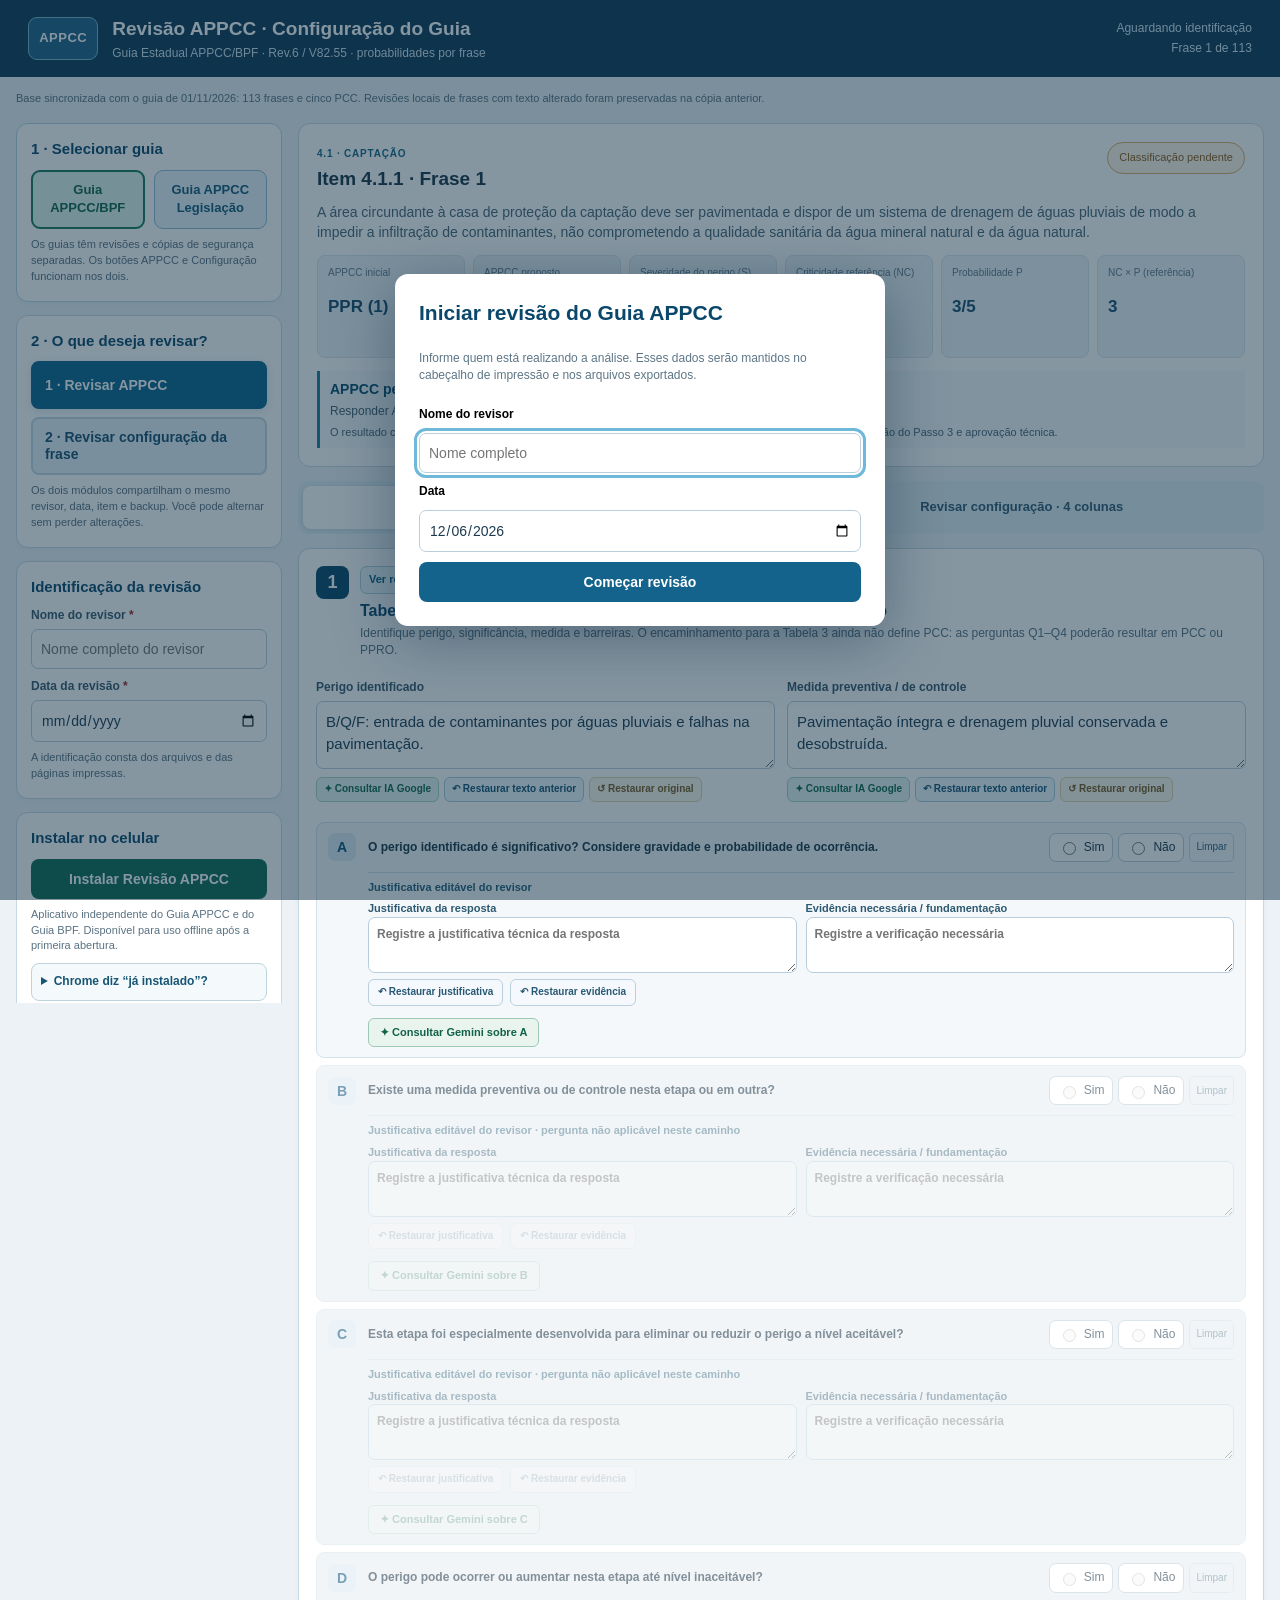
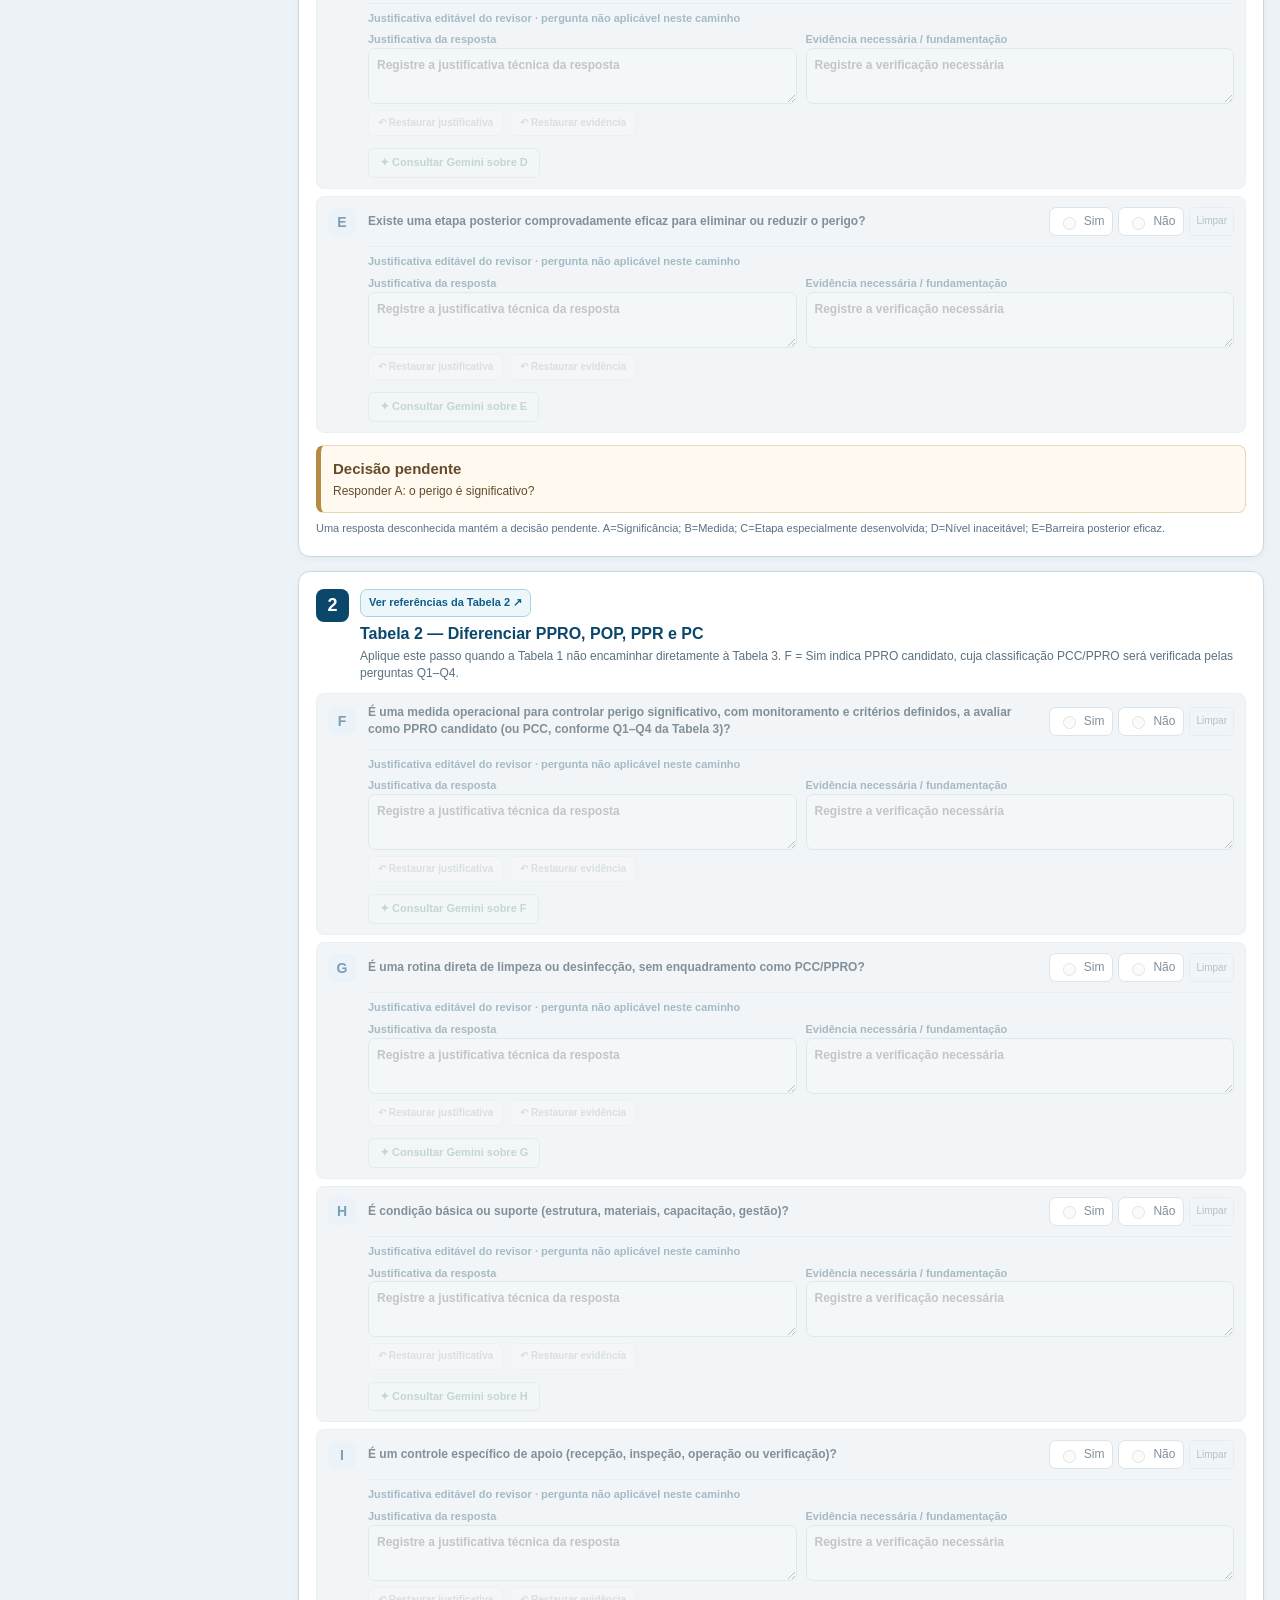
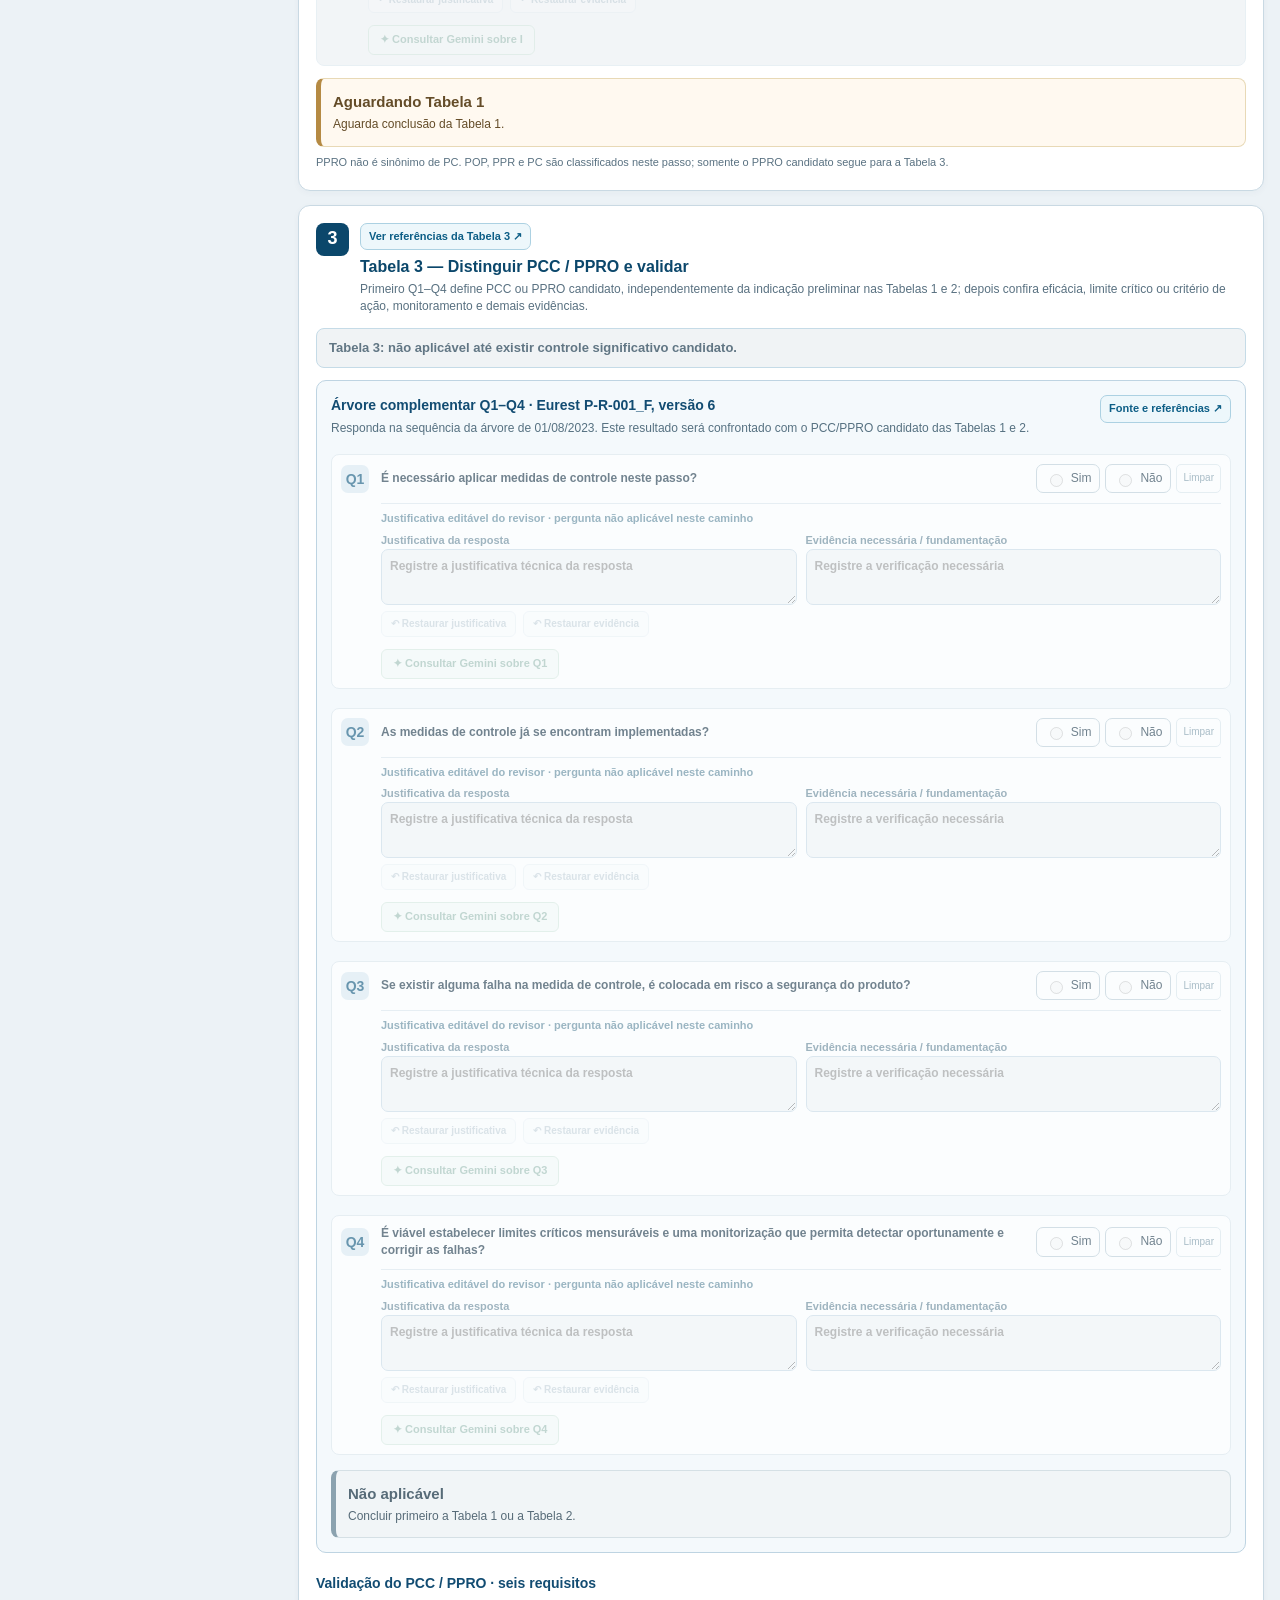
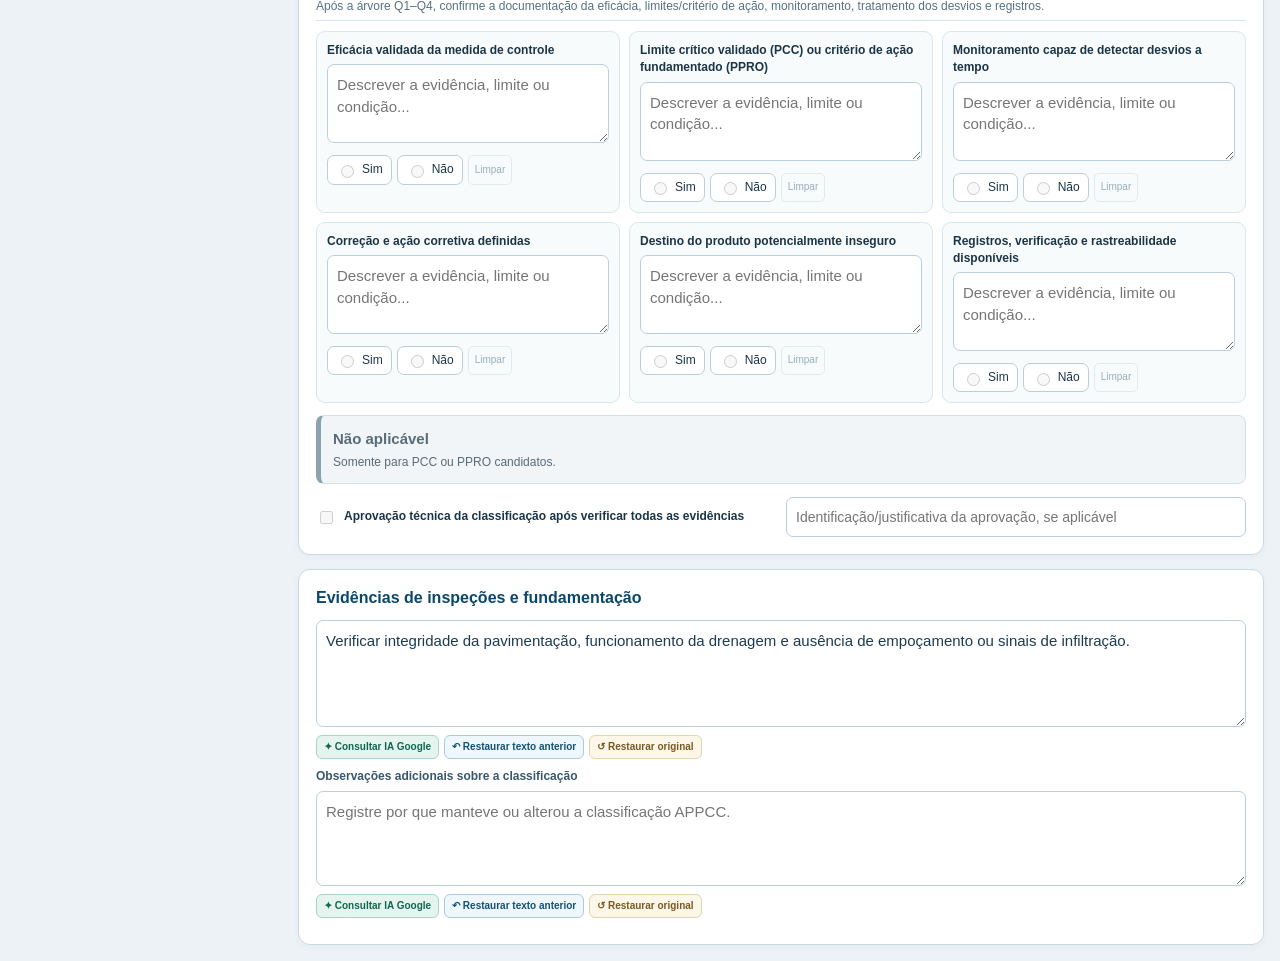
==== commit eebbdbb9: "Corrige CQ05: exclui laudo RDC717 da captação; LAMIN passa a F3" ====
--- a/index.html
+++ b/index.html
@@ -2,7 +2,7 @@
 <html lang="pt-BR">
 <head>
 <meta charset="UTF-8"><meta name="viewport" content="width=device-width, initial-scale=1, viewport-fit=cover">
-<meta name="theme-color" content="#0b476b"><link rel="manifest" href="./manifest.webmanifest"><link rel="icon" type="image/png" sizes="192x192" href="./icon-192.png"><link rel="apple-touch-icon" href="./icon-192.png"><meta name="description" content="Revisão das 114 frases APPCC e configuração de mensagens e documentos do Guia Estadual — Rev.6 V82.55">
+<meta name="theme-color" content="#0b476b"><link rel="manifest" href="./manifest.webmanifest"><link rel="icon" type="image/png" sizes="192x192" href="./icon-192.png"><link rel="apple-touch-icon" href="./icon-192.png"><meta name="description" content="Revisão das 113 frases APPCC e configuração de mensagens e documentos do Guia Estadual — Rev.6 V82.55">
 <title>Revisão APPCC • Configuração do Guia Estadual</title>
 <style>:root{color-scheme:light;--navy:#103956;--blue:#14638d;--blue2:#0b476b;--cyan:#e4f2f7;--text:#1b3547;--muted:#597181;--line:#c9d9e3;--bg:#ecf2f6;--white:#fff;--gold:#ab6d16;--radius:12px;font-family:Arial,Helvetica,sans-serif}*{box-sizing:border-box}body{margin:0;background:var(--bg);color:var(--text);font-size:14px;line-height:1.43}button,input,select,textarea{font:inherit}button{cursor:pointer;border:0;border-radius:8px;padding:10px 12px;background:var(--blue);color:white;font-weight:650}button:disabled{opacity:.48;cursor:not-allowed}button:hover:not(:disabled){filter:brightness(.94)}button:focus-visible,input:focus-visible,textarea:focus-visible,select:focus-visible{outline:3px solid #6eb9da;outline-offset:2px}.btn-outline{background:#fff;border:1px solid #9dbaca;color:var(--blue2)}.btn-secondary{background:#e4eff5;color:#134966}.btn-print{background:#116348}.mini{font-size:12px;padding:6px 8px}input:not([type=radio]):not([type=checkbox]):not([type=file]),select,textarea{width:100%;border:1px solid #bacfdb;background:#fff;color:#1d3b50;border-radius:7px;padding:9px;min-height:37px}textarea{resize:vertical;line-height:1.45;overflow:auto;overflow-wrap:anywhere;white-space:pre-wrap}.app-header{background:var(--navy);color:white;padding:15px clamp(12px,2.2vw,32px);display:flex;gap:20px;justify-content:space-between;align-items:center}.brand{display:flex;align-items:center;gap:14px}.brand-mark{border:1px solid #77b4cb;background:#206289;border-radius:9px;font-weight:800;padding:11px 10px;font-size:13px;letter-spacing:.04em}.brand h1{font-size:19px;margin:0}.brand p{margin:3px 0 0;color:#d2e4ed;font-size:12px}.header-status{display:flex;flex-direction:column;text-align:right;gap:3px;font-size:12px;color:#d5e8f2}.app-layout{display:grid;grid-template-columns:266px minmax(0,1fr);align-items:start;gap:16px;padding:16px;max-width:1700px;margin:auto}.sidebar{display:grid;gap:13px;position:sticky;top:10px;max-height:calc(100dvh - 20px);overflow:auto}.panel{background:white;border:1px solid var(--line);border-radius:var(--radius);box-shadow:0 2px 7px #183f5609;padding:17px;min-width:0}.sidebar .panel{padding:14px}.panel h2{margin:0 0 10px;color:var(--blue2);font-size:16px}.sidebar h2{font-size:15px}.sidebar label,.field-box label,.config-column label,.evidence label{font-size:12px;font-weight:700;display:block;color:#39586b;margin:9px 0 5px}.sidebar label:first-of-type{margin-top:4px}.required{color:#a12525}.hint,.small-note{color:var(--muted);font-size:11px;line-height:1.45;margin:8px 0 2px}.actions-column{display:grid;gap:7px}.actions-column button{width:100%;font-size:12px}.prev-next{display:flex;gap:7px;margin-top:10px}.prev-next button{flex:1;padding:9px 5px;font-size:12px}.sidebar .btn-print,.sidebar #processObsBtn,.sidebar #expandAllBtn{width:100%;margin:8px 0 0}.backup-list{font-size:11px;margin-top:10px;max-height:150px;overflow:auto}.backup-list button{font-size:11px;padding:5px 6px;margin:2px;background:#e5eef4;color:var(--navy);display:block;text-align:left;width:100%}.workspace{min-width:0;display:grid;gap:14px}.summary{background:#fff;border:1px solid var(--line);border-radius:var(--radius);padding:18px}.summary-head{display:flex;align-items:start;gap:10px;justify-content:space-between}.summary h2{font-size:19px;margin:3px 0 7px}.summary p{color:#486475;margin:3px 0 11px}.kicker{font-size:10px;font-weight:800;letter-spacing:.08em;color:#166588;text-transform:uppercase}.status-pill{font-size:11px;border:1px solid #d8ad67;color:#8e5b1b;background:#fff6e5;border-radius:99px;padding:7px 11px;text-align:center;max-width:265px}.status-pill.success{border-color:#91c6ac;color:#176144;background:#e7f5ed}.metric-grid{display:grid;grid-template-columns:repeat(6,minmax(0,1fr));gap:8px;margin:13px 0}.metric-grid>div{background:#eef4f8;border:1px solid #d9e5ec;border-radius:8px;padding:10px;min-width:0}.metric-grid small{display:block;font-size:10px;color:#607787;min-height:26px}.metric-grid strong{display:block;font-size:17px;color:#194b6b;margin-top:3px}.decision-summary{border-left:3px solid #1a7a9d;padding:8px 10px;background:#f5f9fb;display:grid;gap:4px}.decision-summary strong{color:#084d6d}.decision-summary span{font-size:12px;color:#435f70}.decision-summary .hint{margin:0}.tabbar{display:flex;gap:7px;background:#e1edf3;border-radius:10px;padding:5px}.tab{flex:1;color:#315973;background:none;padding:12px 6px;font-size:13px}.tab.active{background:white;box-shadow:0 1px 5px #18466024;color:#0a4d76}.view{display:grid;gap:14px}.view[hidden]{display:none}.step{padding:17px}.step-head{display:flex;align-items:start;gap:11px;margin-bottom:11px}.step-head h2{margin:0 0 2px}.step-head p{margin:0;color:var(--muted);font-size:12px}.step-number{display:grid;place-items:center;background:var(--blue2);border-radius:8px;color:white;font-weight:800;font-size:18px;flex-shrink:0;width:33px;height:33px}.fields-two{display:grid;grid-template-columns:1fr 1fr;gap:12px}.field-box textarea{min-height:68px}.questions{display:grid;gap:7px;margin-top:11px}.question{display:grid;grid-template-columns:30px minmax(0,1fr) auto;align-items:center;gap:10px;padding:10px 11px;background:#f4f8fa;border:1px solid #d6e3eb;border-radius:8px}.question.disabled{opacity:.55;background:#e8edf1}.question>strong{background:#dceaf2;color:#0b537a;width:28px;height:28px;display:grid;place-items:center;border-radius:7px}.question label.question-title{font-size:12px;font-weight:650}.yesno{display:flex;gap:5px;flex-wrap:wrap}.yn-label{border:1px solid #bdced8;border-radius:7px;padding:5px 8px;display:flex;align-items:center;gap:5px;background:white;cursor:pointer;font-size:12px}.yn-label:has(input:checked){background:#dcefee;border-color:#39856e;color:#135d45;font-weight:750}.yn-label input{accent-color:#166e51}.criteria-grid{display:grid;grid-template-columns:repeat(3,minmax(0,1fr));gap:9px}.criterion{border:1px solid #dae6ed;background:#f8fbfc;padding:10px;border-radius:9px}.criterion>label{font-size:12px;font-weight:bold;display:block;margin-bottom:5px}.criterion textarea{min-height:79px}.criterion .yesno{margin-top:7px}.approval-row{display:grid;grid-template-columns:1fr 1fr;gap:10px;margin-top:13px;align-items:center}.checkbox-line{font-size:12px;display:flex;gap:8px;align-items:center;font-weight:700}.checkbox-line input{accent-color:#18694c}.evidence textarea{min-height:95px}.config-intro{padding:3px 2px}.config-intro h2{margin:0;font-size:17px;color:#104e72}.config-intro p{font-size:12px;color:#576f7e;margin:3px 0}.config-grid{display:grid;grid-template-columns:repeat(4,minmax(0,1fr));align-items:stretch;gap:9px}.config-column{background:white;border:1px solid var(--line);padding:12px;min-width:0;border-radius:10px;display:flex;flex-direction:column;gap:4px;min-height:620px}.config-column h3{background:#e8f2f7;border-bottom:2px solid #81b9d1;color:#165a7c;font-size:12px;min-height:44px;display:flex;align-items:center;margin:-12px -12px 6px;padding:9px 12px;border-radius:9px 9px 0 0}.config-column label{margin:5px 0 2px}.config-column textarea.grow{flex:1;min-height:165px}.config-column .hint{margin-top:9px}.docs-column #documentList{display:grid;gap:11px;margin:5px 0}.doc-card{border:1px solid #c6d8e2;border-radius:9px;background:#f7fafc;padding:10px;display:grid;gap:6px}.doc-card h4{font-size:12px;margin:0;color:var(--blue2)}.doc-card .doc-source{font-size:10px;color:#718695}.doc-card>label{margin:0}.doc-card textarea{min-height:66px}.doc-controls{display:flex;gap:7px;align-items:center}.doc-controls label{margin:0;font-size:11px}.doc-controls select{max-width:160px;min-height:30px;padding:5px}.doc-card .fit-field{font-size:12px}.preview-panel{margin-top:0}.preview-panel h2{font-size:15px}.preview-line{background:#f1f7fa;padding:9px;margin:6px 0;white-space:pre-wrap;font-size:12px;border-radius:7px;overflow-wrap:anywhere}.dialog{border:none;border-radius:13px;box-shadow:0 15px 60px #001f385c;max-width:min(95vw,490px);padding:24px}.dialog::backdrop{background:#0c2e4480}.dialog form{display:grid;gap:10px}.dialog h2{margin:0;color:var(--blue2)}.dialog label{font-size:12px;font-weight:bold}.wide-dialog{width:min(94vw,900px);max-width:900px}.dialog-tools{display:flex;align-items:center;justify-content:space-between;gap:10px;margin-bottom:11px}.wide-dialog textarea{min-height:48vh;font-size:15px}.dialog p{font-size:12px;color:#5d7686}#toast{position:fixed;bottom:15px;right:15px;background:#133c54;color:white;padding:12px 17px;border-radius:8px;box-shadow:0 3px 18px #1d394b4a;z-index:60;max-width:340px;display:none}.backup-list:empty{display:none}.print-page,.print-header{display:none}#printArea{display:none}
 @media(max-width:1230px){.config-grid{grid-template-columns:repeat(2,minmax(0,1fr))}.config-column{min-height:420px}.metric-grid{grid-template-columns:repeat(3,minmax(0,1fr))}.criteria-grid{grid-template-columns:repeat(2,minmax(0,1fr))}}@media(max-width:800px){.app-header{align-items:start;padding:12px}.brand h1{font-size:15px}.brand p{font-size:10px}.app-layout{display:block;padding:9px}.sidebar{position:static;display:grid;grid-template-columns:1fr 1fr;max-height:none;gap:9px;margin-bottom:12px;overflow:visible}.sidebar .panel{padding:11px}.summary{padding:12px}.status-pill{max-width:170px}.tab{font-size:12px}.config-grid{grid-template-columns:1fr 1fr}.config-column{min-height:360px}}@media(max-width:560px){.sidebar{grid-template-columns:1fr}.app-header{gap:9px}.header-status{max-width:90px}.brand-mark{font-size:11px;padding:8px}.summary h2{font-size:17px}.summary-head{flex-wrap:wrap}.metric-grid{grid-template-columns:repeat(2,minmax(0,1fr))}.config-grid{grid-template-columns:1fr}.config-column{min-height:0}.config-column textarea.grow{min-height:135px}.criteria-grid,.fields-two,.approval-row{grid-template-columns:1fr}.question{grid-template-columns:27px minmax(0,1fr);gap:5px}.yesno{grid-column:2}.tab{font-size:11px}.sidebar .panel h2{margin-bottom:6px}}
@@ -128,7 +128,7 @@
   "projeto": "Guia Estadual BPF/APPCC — configuração vigente em 01/11/2026",
   "origem_documentos": [
     "Guia BPF/APPCC atual — config.js, revisão de 01/11/2026",
-    "114 frases únicas; classificações, probabilidades e orientações sincronizadas"
+    "113 frases únicas; classificações, probabilidades e orientações sincronizadas"
   ],
   "frases": [
     {
@@ -4759,51 +4759,9 @@
       "fundamento_classificacao": "Inspeção, ensaio ou verificação de apoio; não constitui etapa de redução do perigo."
     },
     {
-      "n": 113,
+      "n": 114,
       "item": "4.10.5",
       "indice": 3,
-      "processo": "Controle de Qualidade",
-      "appcc_inicial": "PC",
-      "appcc_proposto": "PC",
-      "severidade": 4,
-      "probabilidade_24": 5,
-      "frase": "Foram apresentados os laudos físico-químicos de todas as captações utilizadas nos produtos envasados, abrangendo os parâmetros aplicáveis da RDC 717/2022.",
-      "perigo": "Q: composição diferente da fonte",
-      "medida": "Laudos RDC 717/2022 de todas as captações utilizadas",
-      "evidencias": "Conferir laudos e identificação de cada fonte ou poço utilizado; verificar cobertura dos parâmetros aplicáveis, datas, resultados e vínculo com todos os produtos envasados. Registrar captações sem comprovação.",
-      "texto_item": "Foram apresentados os laudos físico-químicos de todas as captações utilizadas nos produtos envasados, abrangendo os parâmetros aplicáveis da RDC 717/2022.",
-      "exemplo_item": "4.10.5 F3 – Registrar a evidência específica e o produto ou captação sem comprovação.",
-      "orientacao_item": "Conferir laudos e identificação de cada fonte ou poço utilizado; verificar cobertura dos parâmetros aplicáveis, datas, resultados e vínculo com todos os produtos envasados. Registrar captações sem comprovação.",
-      "fonte_rev6": "04_Qualidade_Responsaveis.docx",
-      "foco": "Foram apresentados os laudos físico-químicos de todas as captações utilizadas nos produtos envasados, abrangendo os parâmetros aplicáveis da RDC 717/2022.",
-      "considerando": "",
-      "exemplo_frase": "4.10.5 F3 – Registrar a evidência específica e o produto ou captação sem comprovação.",
-      "orientacao_frase": "Conferir laudos e identificação de cada fonte ou poço utilizado; verificar cobertura dos parâmetros aplicáveis, datas, resultados e vínculo com todos os produtos envasados. Registrar captações sem comprovação.",
-      "documentos": [
-        {
-          "name": "Laudos RDC 717/2022 de todas as captações utilizadas",
-          "source": "Guia vigente — CQ05 F3",
-          "linked": true,
-          "orientation": "Conferir laudos e identificação de cada fonte ou poço utilizado; verificar cobertura dos parâmetros aplicáveis, datas, resultados e vínculo com todos os produtos envasados. Registrar captações sem comprovação.",
-          "example": "CQ05 F3 — Laudo nº [número], data [data], produto/captação [identificação], avaliação [resultado].",
-          "decision": "A decidir",
-          "uid": "113_0"
-        }
-      ],
-      "passo3_textos": {
-        "0": "Justificar por estudo",
-        "1": "Plano e padrão analítico aplicáveis",
-        "2": "Amostras/resultados por etapa e lote",
-        "3": "Bloquear lote e investigar desvios",
-        "4": "Destino / bloqueio",
-        "5": "Laudos, calibração e tendências"
-      },
-      "fundamento_classificacao": "Inspeção, ensaio ou verificação de apoio; não constitui etapa de redução do perigo."
-    },
-    {
-      "n": 114,
-      "item": "4.10.5",
-      "indice": 4,
       "processo": "Controle de Qualidade",
       "appcc_inicial": "PC",
       "appcc_proposto": "PC",
@@ -4814,20 +4772,20 @@
       "medida": "Laudos oficiais LAMIN de todas as fontes/poços e vínculo com os produtos",
       "evidencias": "Conferir laudo oficial de cada fonte ou poço, identificação, data e situação perante a ANM, inclusive prorrogação formal quando aplicável. Vincular todos os produtos à fonte e comparar a composição; o LAMIN é referência da fonte, distinto do laudo do produto acabado.",
       "texto_item": "Foram apresentados os laudos oficiais LAMIN das respectivas fontes ou poços, com correspondência a todos os produtos envasados.",
-      "exemplo_item": "4.10.5 F4 – Registrar a evidência específica e o produto ou captação sem comprovação.",
+      "exemplo_item": "4.10.5 F3 – Registrar a evidência específica e o produto ou captação sem comprovação.",
       "orientacao_item": "Conferir laudo oficial de cada fonte ou poço, identificação, data e situação perante a ANM, inclusive prorrogação formal quando aplicável. Vincular todos os produtos à fonte e comparar a composição; o LAMIN é referência da fonte, distinto do laudo do produto acabado.",
       "fonte_rev6": "04_Qualidade_Responsaveis.docx",
       "foco": "Foram apresentados os laudos oficiais LAMIN das respectivas fontes ou poços, com correspondência a todos os produtos envasados.",
       "considerando": "",
-      "exemplo_frase": "4.10.5 F4 – Registrar a evidência específica e o produto ou captação sem comprovação.",
+      "exemplo_frase": "4.10.5 F3 – Registrar a evidência específica e o produto ou captação sem comprovação.",
       "orientacao_frase": "Conferir laudo oficial de cada fonte ou poço, identificação, data e situação perante a ANM, inclusive prorrogação formal quando aplicável. Vincular todos os produtos à fonte e comparar a composição; o LAMIN é referência da fonte, distinto do laudo do produto acabado.",
       "documentos": [
         {
           "name": "Laudos oficiais LAMIN de todas as fontes/poços e vínculo com os produtos",
-          "source": "Guia vigente — CQ05 F4",
+          "source": "Guia vigente — CQ05 F3",
           "linked": true,
           "orientation": "Conferir laudo oficial de cada fonte ou poço, identificação, data e situação perante a ANM, inclusive prorrogação formal quando aplicável. Vincular todos os produtos à fonte e comparar a composição; o LAMIN é referência da fonte, distinto do laudo do produto acabado.",
-          "example": "CQ05 F4 — Laudo nº [número], data [data], produto/captação [identificação], avaliação [resultado].",
+          "example": "CQ05 F3 — Laudo nº [número], data [data], produto/captação [identificação], avaliação [resultado].",
           "decision": "A decidir",
           "uid": "114_0"
         }
@@ -5410,7 +5368,7 @@
       "fundamento_classificacao": "Inspeção, ensaio ou verificação de apoio; não constitui etapa de redução do perigo."
     }
   ],
-  "versao_base": "laudos-cq05-20261102"
+  "versao_base": "laudos-cq05-tres-frases-20261102"
 };
 </script>
 
@@ -5432,10 +5390,10 @@
 <section class="panel identity"><h2>Identificação da revisão</h2><label for="reviewer">Nome do revisor <span class="required">*</span></label><input id="reviewer" autocomplete="name" placeholder="Nome completo do revisor" required><label for="reviewDate">Data da revisão <span class="required">*</span></label><input id="reviewDate" type="date" required><p class="hint">A identificação consta dos arquivos e das páginas impressas.</p></section>
 <section class="panel install-panel"><h2>Instalar no celular</h2><button id="installPwaBtn" class="btn-install" type="button">Instalar Revisão APPCC</button><p id="installPwaInfo" class="hint" role="status">Aplicativo independente do Guia APPCC e do Guia BPF. Disponível para uso offline após a primeira abertura.</p><details id="installPwaHelp"><summary>Chrome diz “já instalado”?</summary><p>1. Abra a lista de aplicativos do Android e procure <strong>Revisão APPCC</strong>.</p><p>2. Confira também <strong>Configurações → Aplicativos → Revisão APPCC</strong> e a pesquisa da tela inicial.</p><p>3. Se não encontrar, abra este endereço <strong>diretamente no Chrome</strong> e use ⋮ → <strong>Instalar app</strong> ou <strong>Adicionar à tela inicial</strong>.</p><p><strong>Antes de remover um atalho ou aplicativo antigo:</strong> use “Exportar revisão (JSON)” para guardar suas respostas. Não limpe os dados do Chrome sem essa cópia.</p></details></section>
 <section class="panel references-panel"><h2>Referências técnicas</h2><a id="referencesBtn" class="reference-main-btn" href="./referencias.html" target="_blank" rel="noopener noreferrer" aria-label="Abrir referências das Tabelas 1, 2 e 3">📚 Referências · Tabelas 1, 2 e 3 ↗</a><p class="hint">Fluxogramas, Codex, ISO 22000, FSSC e documentos da revisão.</p></section>
-<section class="panel appendix-panel" aria-label="Imprimir comparativo APPCC Antes/Depois"><h2>Apêndice C · APPCC Antes/Depois</h2><label for="appendixScope">Abrangência do comparativo</label><select id="appendixScope"><option value="all">Todas as 114 frases</option><option value="process">Processo selecionado</option><option value="item">Item selecionado</option><option value="phrase">Frase selecionada</option></select><button id="appendixPrintBtn" type="button" class="btn-print" style="width:100%;margin-top:9px">Imprimir APPCC Antes/Depois</button><p class="hint">Relatório separado das Tabelas 1, 2 e 3, com nome do revisor, data e classificações antes/depois. O campo Depois indica uma proposta até que a validação esteja concluída.</p></section>
+<section class="panel appendix-panel" aria-label="Imprimir comparativo APPCC Antes/Depois"><h2>Apêndice C · APPCC Antes/Depois</h2><label for="appendixScope">Abrangência do comparativo</label><select id="appendixScope"><option value="all">Todas as 113 frases</option><option value="process">Processo selecionado</option><option value="item">Item selecionado</option><option value="phrase">Frase selecionada</option></select><button id="appendixPrintBtn" type="button" class="btn-print" style="width:100%;margin-top:9px">Imprimir APPCC Antes/Depois</button><p class="hint">Relatório separado das Tabelas 1, 2 e 3, com nome do revisor, data e classificações antes/depois. O campo Depois indica uma proposta até que a validação esteja concluída.</p></section>
 <section class="panel"><h2>Selecionar frase</h2><label for="processSelect">Processo</label><select id="processSelect"></select><label for="itemSelect">Item</label><select id="itemSelect"></select><label for="phraseSelect">Frase</label><select id="phraseSelect"></select><div class="prev-next"><button id="prevPhrase" class="btn-outline">← Anterior</button><button id="nextPhrase" class="btn-outline">Próxima →</button></div></section>
 <section class="panel"><h2>Arquivo e segurança</h2><div class="actions-column"><button id="saveBtn">Salvar alterações</button><button id="exportBtn" class="btn-secondary">Exportar revisão (JSON)</button><button id="importBtn" class="btn-secondary">Importar revisão (JSON)</button><input id="importFile" type="file" accept="application/json,.json" hidden><button id="backupBtn" class="btn-outline">Criar cópia de segurança</button><button id="exportGuiaBtn" class="btn-outline">Exportar configuração para o Guia</button></div><label for="backupInterval">Cópia automática enquanto aberto</label><select id="backupInterval"><option value="0">Desativada</option><option value="1">A cada 1 minuto</option><option value="5" selected>A cada 5 minutos</option><option value="10">A cada 10 minutos</option><option value="30">A cada 30 minutos</option><option value="60">A cada 60 minutos</option></select><div id="backupList" class="backup-list"></div><p class="hint">Os dados são guardados neste navegador. Exporte um JSON regularmente para evitar perda ao limpar os dados do dispositivo.</p></section>
-<section class="panel"><h2>Impressão</h2><label for="printModule">Conteúdo da impressão</label><select id="printModule"><option value="current">Conforme módulo aberto</option><option value="appcc">APPCC gráfico: árvores completas + validação (2 páginas/frase)</option><option value="config">Somente a configuração das frases (página 2)</option><option value="both">APPCC + configuração (2 páginas por frase)</option></select><label for="printScope">Abrangência</label><select id="printScope"><option value="item">Item selecionado (todas as frases)</option><option value="process">Processo selecionado</option><option value="all">Todos os processos (114 frases)</option><option value="phrase">Somente esta frase</option></select><button id="printBtn" class="btn-print">Imprimir / salvar em PDF</button><p class="hint">APPCC gráfico em A4 retrato. Na opção APPCC + configuração, a primeira folha mostra perguntas, respostas, justificativas e evidências nas árvores; a segunda reúne configuração, validação e observações. Ambas em A4 retrato. Escolha frase, item, processo ou tudo.</p></section>
+<section class="panel"><h2>Impressão</h2><label for="printModule">Conteúdo da impressão</label><select id="printModule"><option value="current">Conforme módulo aberto</option><option value="appcc">APPCC gráfico: árvores completas + validação (2 páginas/frase)</option><option value="config">Somente a configuração das frases (página 2)</option><option value="both">APPCC + configuração (2 páginas por frase)</option></select><label for="printScope">Abrangência</label><select id="printScope"><option value="item">Item selecionado (todas as frases)</option><option value="process">Processo selecionado</option><option value="all">Todos os processos (113 frases)</option><option value="phrase">Somente esta frase</option></select><button id="printBtn" class="btn-print">Imprimir / salvar em PDF</button><p class="hint">APPCC gráfico em A4 retrato. Na opção APPCC + configuração, a primeira folha mostra perguntas, respostas, justificativas e evidências nas árvores; a segunda reúne configuração, validação e observações. Ambas em A4 retrato. Escolha frase, item, processo ou tudo.</p></section>
 <section class="panel"><h2>Relatórios da revisão</h2><button id="processObsBtn" class="btn-outline">Observações gerais do processo</button><button id="expandAllBtn" class="btn-outline">Expandir textos da configuração</button><p class="hint">As observações dos documentos marcados como avaliados podem ser exportadas para as observações gerais do processo.</p></section>
 </aside>
 <div class="workspace">
@@ -6262,7 +6220,7 @@
   }
   boot();
   if(SELECTED_GUIDE==='bpf'){
-    const note=document.createElement('p');note.className='small-note';note.textContent='Base sincronizada com o guia de 01/11/2026: 114 frases e cinco PCC. Revisões locais de frases com texto alterado foram preservadas na cópia anterior. ';
+    const note=document.createElement('p');note.className='small-note';note.textContent='Base sincronizada com o guia de 01/11/2026: 113 frases e cinco PCC. Revisões locais de frases com texto alterado foram preservadas na cópia anterior. ';
     const archived=localStorage.getItem(STORAGE_KEY+':before-base-20261101');
     if(archived&&Object.keys(JSON.parse(archived).edits||{}).length){const b=document.createElement('button');b.type='button';b.textContent='Baixar revisão anterior à atualização';b.onclick=()=>download(archived,'Revisao_APPCC_Base_Anterior.json','application/json');note.append(b);}
     document.querySelector('main')?.before(note);
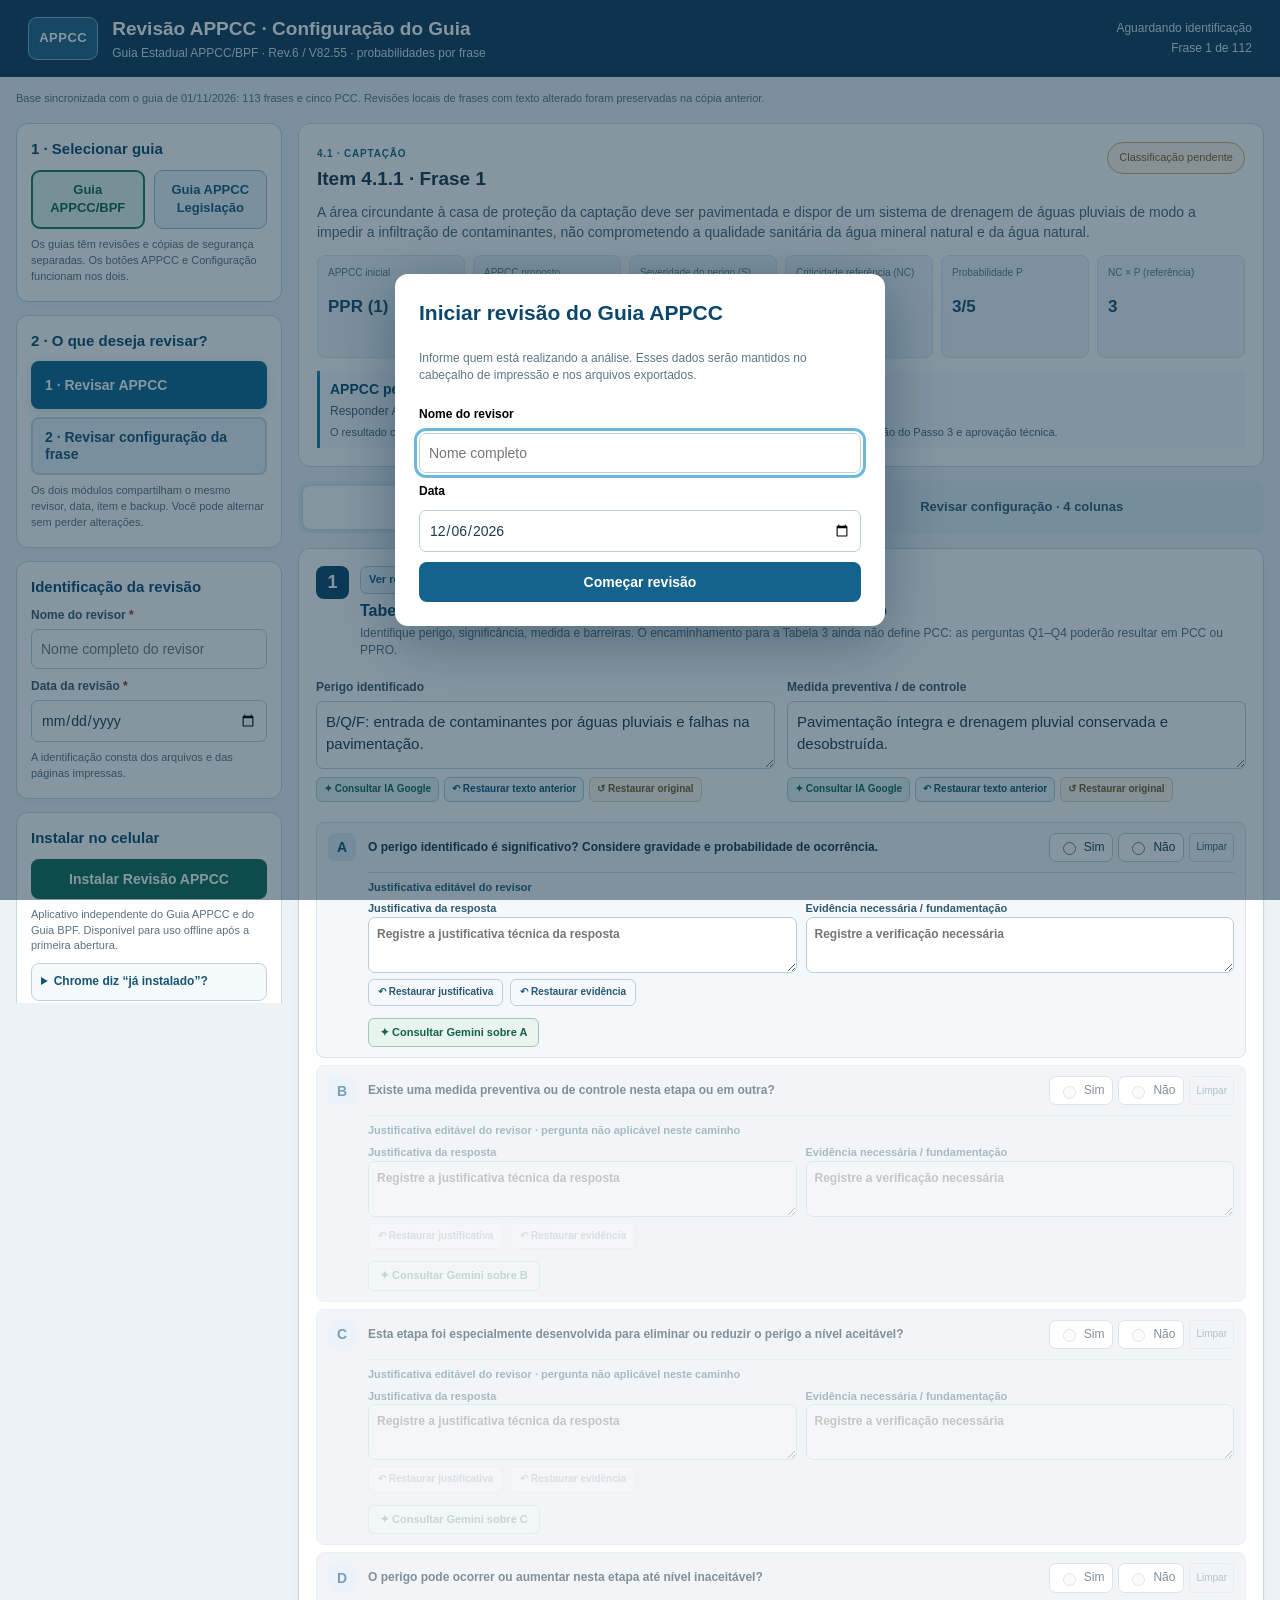
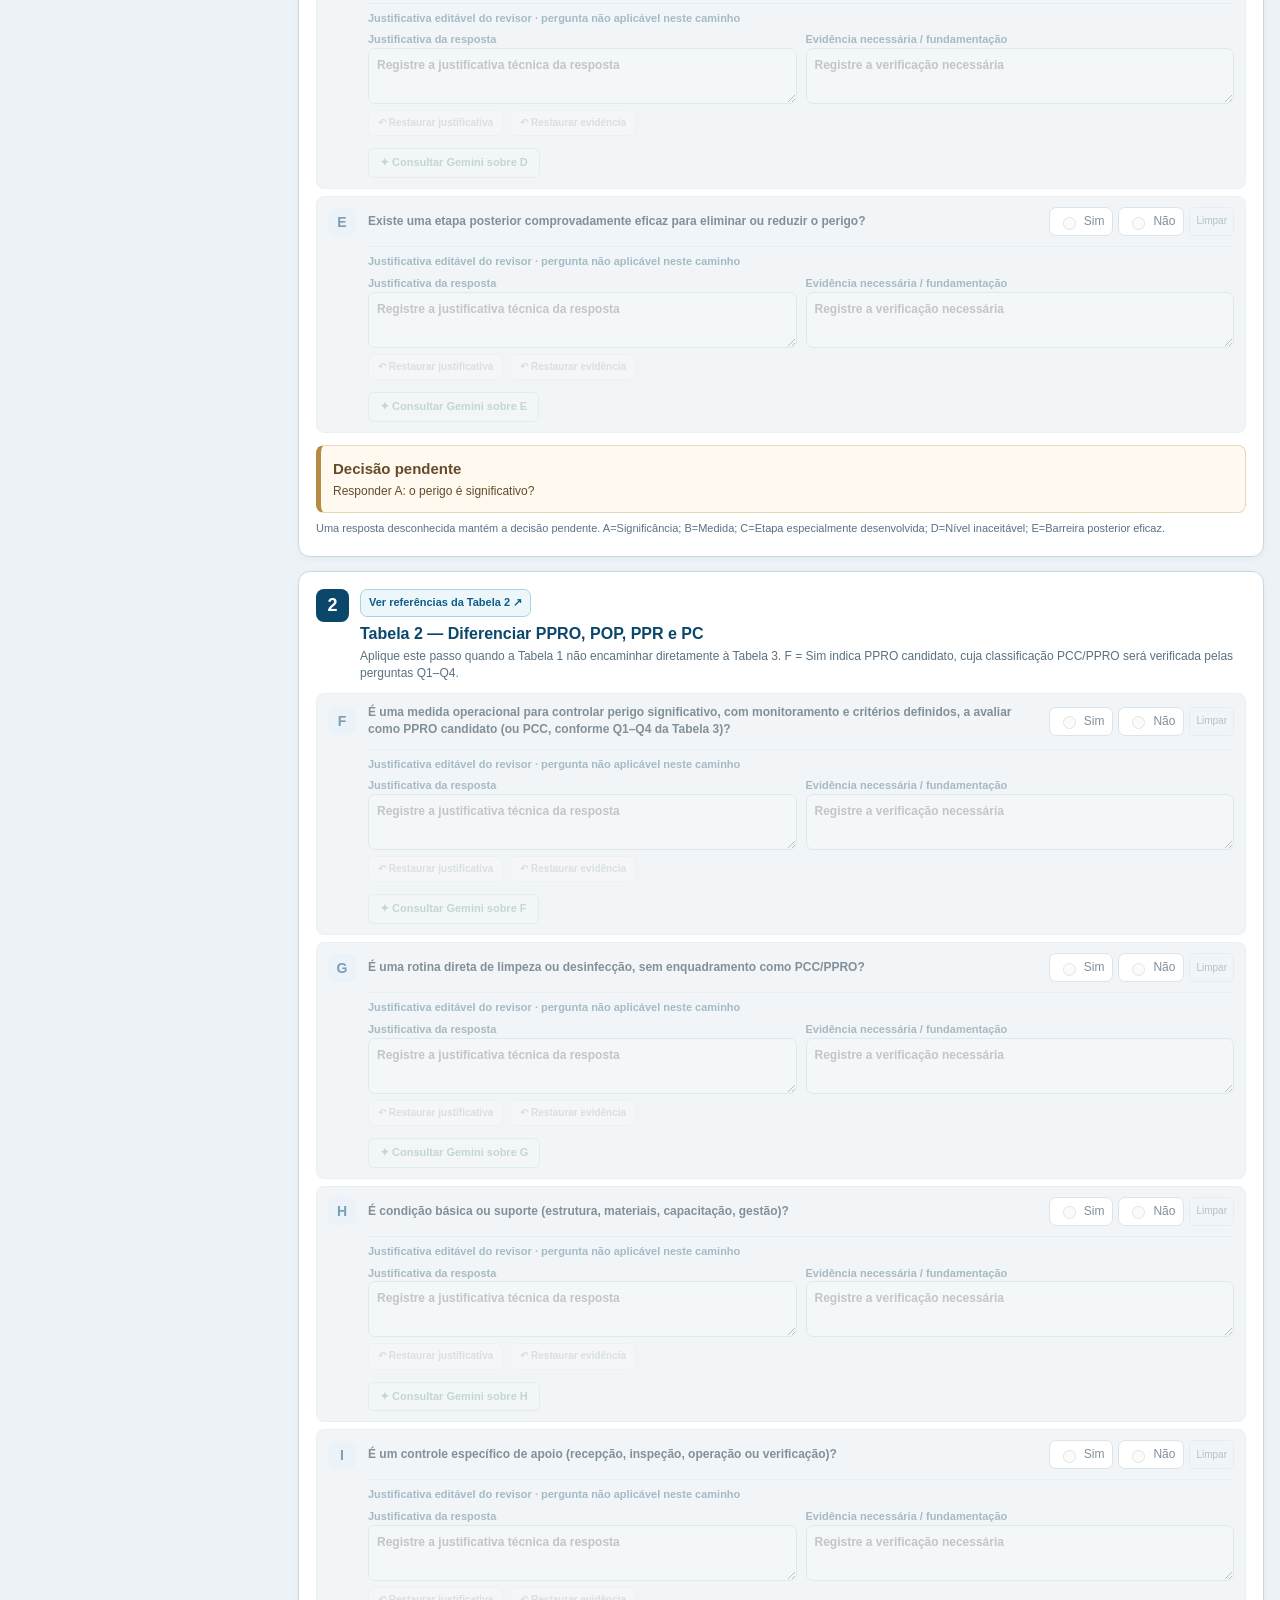
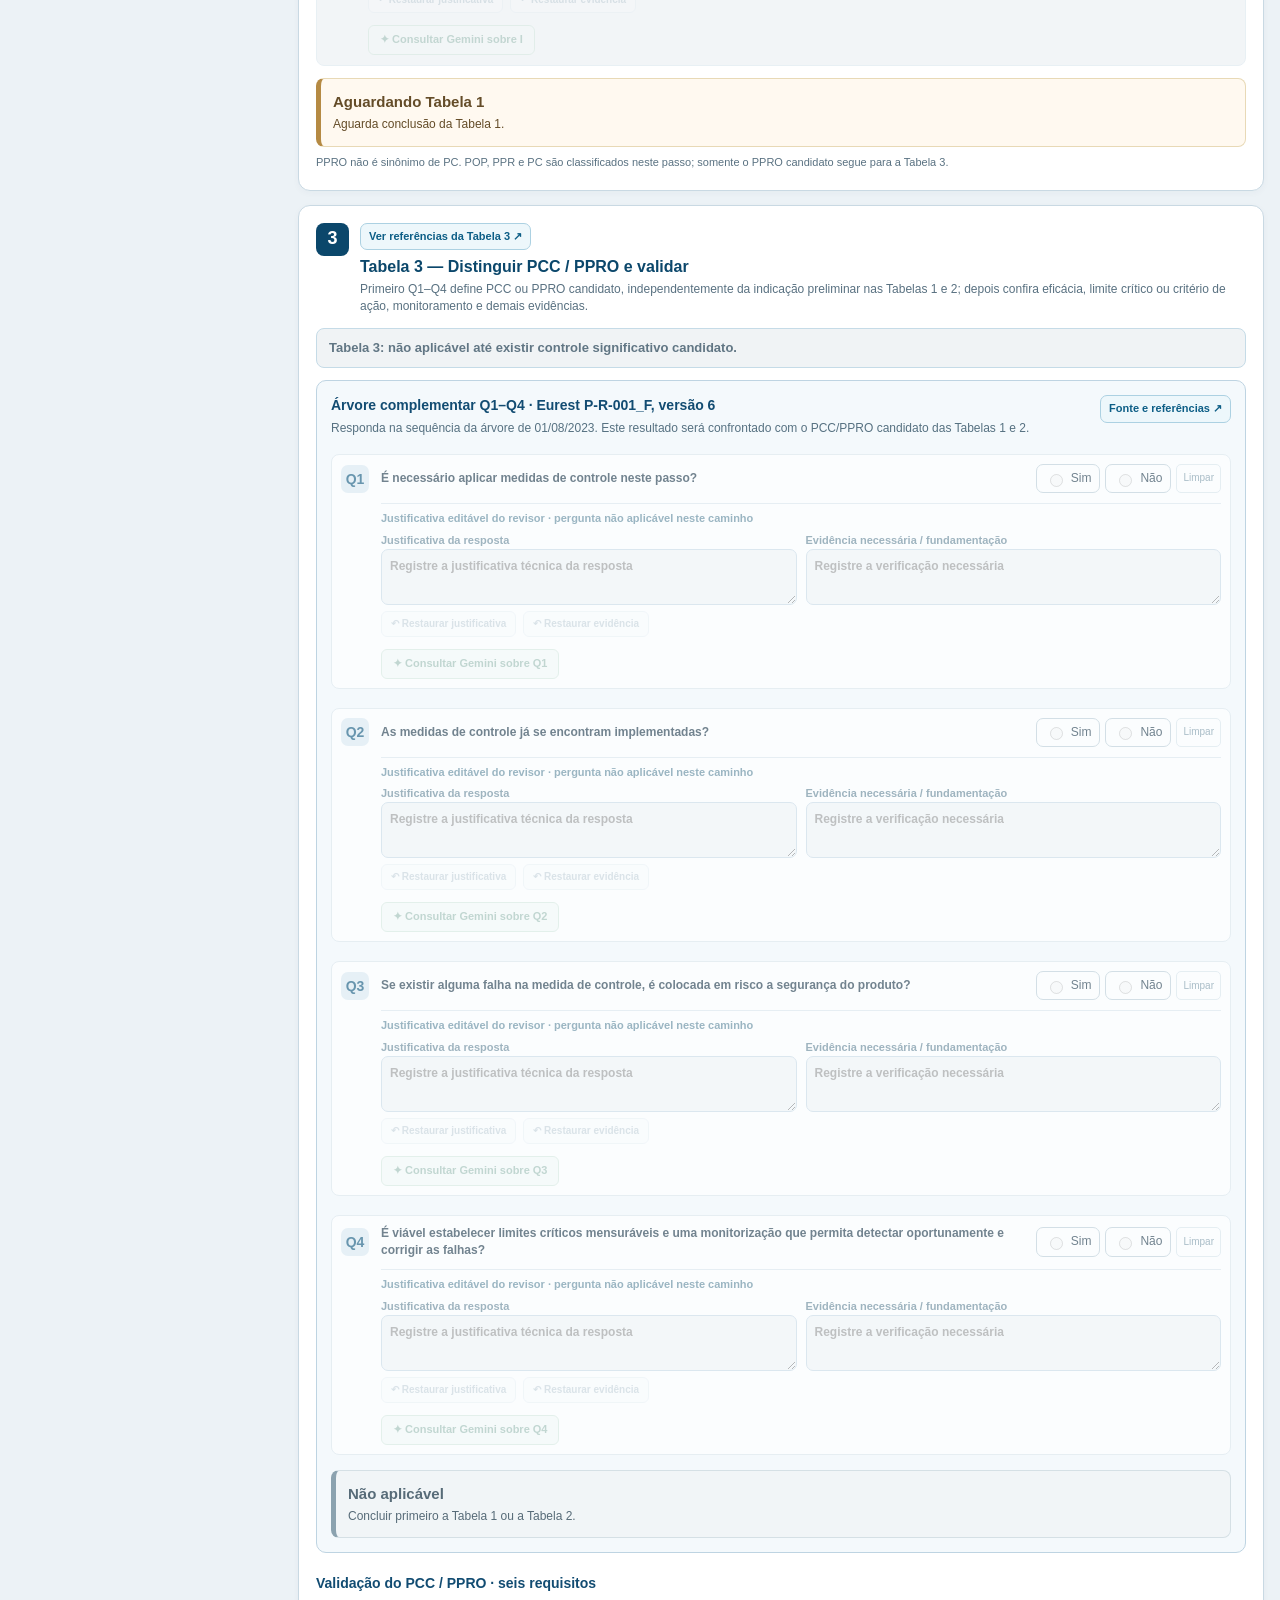
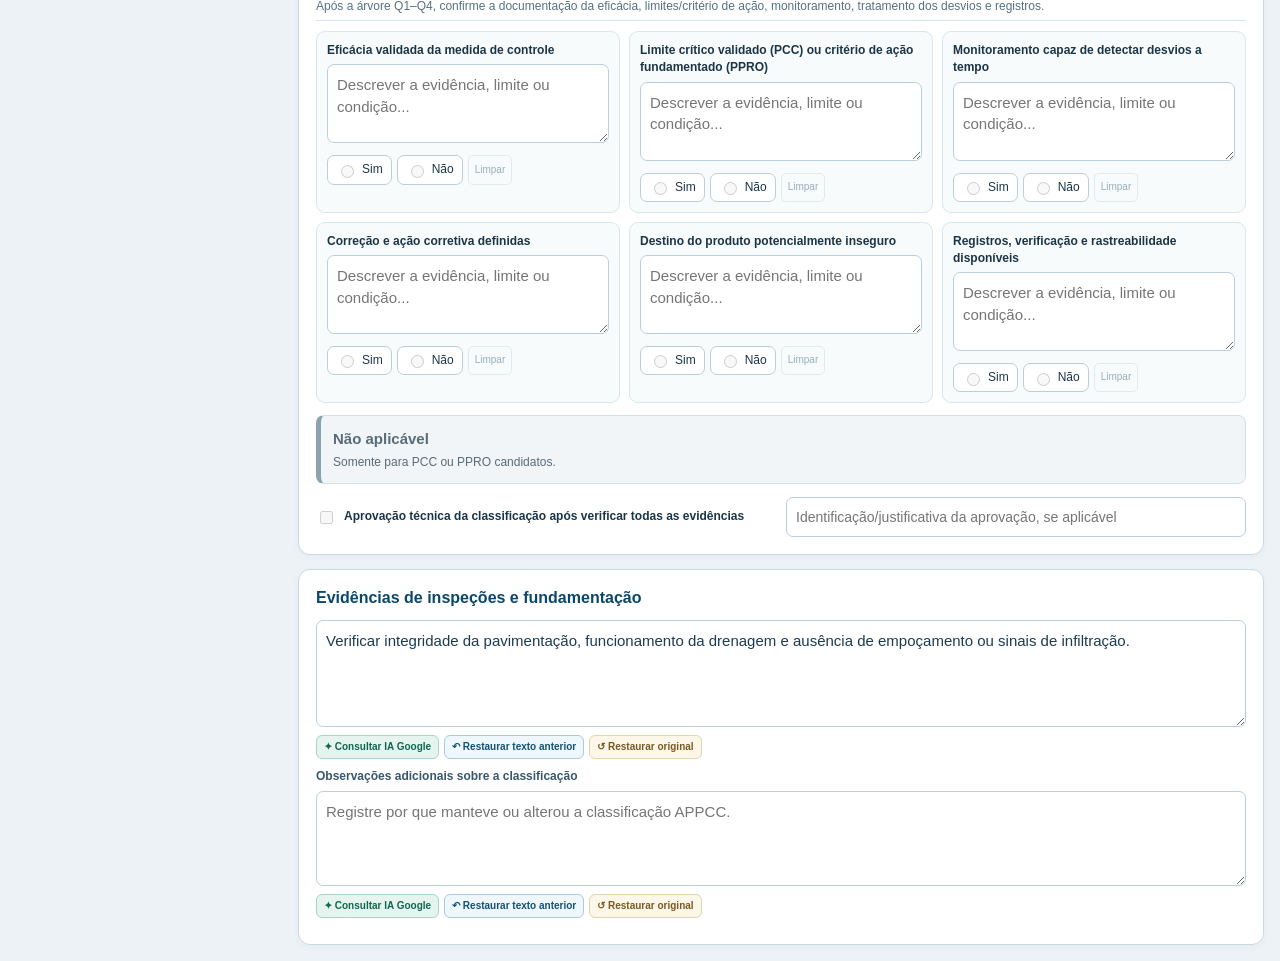
==== commit da74b6f6: "Documenta médias por grupos e renumera 4.6.11 para duas frases preservando IDs do editor" ====
--- a/index.html
+++ b/index.html
@@ -125,10 +125,10 @@
 .metric-grid .metric-source{font-size:10px;line-height:1.28;color:#527080;display:block;margin-top:2px;min-height:0;overflow-wrap:anywhere}
 </style>
 <script>window.INITIAL_DATA = {
-  "projeto": "Guia Estadual BPF/APPCC — configuração vigente em 01/11/2026",
+  "projeto": "Guia Estadual BPF/APPCC — médias por grupo de frases em 02/11/2026",
   "origem_documentos": [
-    "Guia BPF/APPCC atual — config.js, revisão de 01/11/2026",
-    "113 frases únicas; classificações, probabilidades e orientações sincronizadas"
+    "Guia BPF/APPCC atual — revisão de médias de 02/11/2026",
+    "112 frases únicas; antiga F2 de registros de 4.6.11 retirada da pontuação; capacitação renumerada F3→F2"
   ],
   "frases": [
     {
@@ -291,21 +291,21 @@
       "indice": 1,
       "processo": "Captação",
       "appcc_inicial": "PPRO",
-      "appcc_proposto": "PPRO",
-      "severidade": 4,
+      "appcc_proposto": "PCC",
+      "severidade": 5,
       "probabilidade_24": 3,
       "frase": "As edificações, as instalações, a canalização e os equipamentos da captação devem ser submetidos à limpeza e, se for o caso, à desinfecção, de forma a minimizar os riscos de contaminação da água mineral natural e da água natural.",
       "perigo": "B: biofilme; Q: resíduos químicos",
-      "medida": "POP de limpeza/desinfecção e enxágue",
-      "evidencias": "Conferir POP, concentração, contato e temperatura aplicáveis; verificar registros, liberação por microbiologia e/ou ATP e correção antes do uso da captação. Verificar existência, especificação e registros de troca dos filtros de ar microbiológicos na cabeça dos poços e nos sistemas de drenagem das surgências, quando aplicáveis.",
+      "medida": "Higienização, desinfecção e enxágue validados, com limites críticos, monitoramento, bloqueio e liberação; condutividade em linha complementar conforme circuito.",
+      "evidencias": "Conferir POP validado, concentração do saneante, tempo de contato, temperatura quando aplicável, enxágue e critérios de liberação. Incluir condutividade em linha como medida complementar: sensor adequado e calibrado, compensação de temperatura, valor de base da água, limites de desvio validados, registro contínuo e alarme ou bloqueio definido. Confrontar com ensaio específico de resíduo de saneante e verificação microbiológica; ATP é complementar e não substitui análise microbiológica. Verificar ações corretivas, bloqueio do fluxo/lotes afetados, rastreabilidade e autorização de retomada.",
       "texto_item": "Limpeza/desinfecção da captação por funcionários capacitados, com registros.",
       "exemplo_item": "4.1.3 – Foram apresentados o POP nº 01 Rev 1 e o registro de higienização da captação 1 deste mês, que estava disponível no interior da casa de proteção. Foi apresentado o registro de capacitação do funcionário que realizou os serviços. Obs.: Para sanitização do poço é utilizado ozônio semanalmente e na captação 1 não existe sistema de filtração.",
-      "orientacao_item": "Verifique o atendimento ao item 4.1.3: Limpeza/desinfecção da captação por funcionários capacitados, com registros.",
+      "orientacao_item": "Conferir POP validado, concentração do saneante, tempo de contato, temperatura quando aplicável, enxágue e critérios de liberação. Incluir condutividade em linha como medida complementar: sensor adequado e calibrado, compensação de temperatura, valor de base da água, limites de desvio validados, registro contínuo e alarme ou bloqueio definido. Confrontar com ensaio específico de resíduo de saneante e verificação microbiológica; ATP é complementar e não substitui análise microbiológica. Verificar ações corretivas, bloqueio do fluxo/lotes afetados, rastreabilidade e autorização de retomada.",
       "fonte_rev6": "01_Captacao_Conducao_Reservatorios.docx",
       "foco": "As edificações, as instalações, a canalização e os equipamentos da captação devem ser submetidos à limpeza e, se for o caso, à desinfecção, de forma a minimizar os riscos de contaminação da água mineral natural e da água natural.",
-      "considerando": "Controle operacional da higienização com critérios de liberação; a frase ampla não define um PCC específico.",
+      "considerando": "PCC adotado na revisão técnica da higienização: perigos biológicos (microrganismos e biofilme) e químicos (resíduos de saneantes), com propagação ao produto e sem etapa posterior demonstrada que assegure seu controle. Exigir validação da higienização e do enxágue, limites críticos fundamentados, monitoramento oportuno, bloqueio do fluxo e do produto afetado, correção e liberação documentada. Condutividade em linha é medida complementar para acompanhar o enxágue e detectar desvios em relação à água de referência; isoladamente não comprova ausência de microrganismos ou de todos os resíduos.",
       "exemplo_frase": "4.1.3 – Foram apresentados o POP nº 01 Rev 1 e o registro de higienização da captação 1 deste mês, que estava disponível no interior da casa de proteção. Foi apresentado o registro de capacitação do funcionário que realizou os serviços. Obs.: Para sanitização do poço é utilizado ozônio semanalmente e na captação 1 não existe sistema de filtração.",
-      "orientacao_frase": "Conferir POP, concentração, contato e temperatura aplicáveis; verificar registros, liberação por microbiologia e/ou ATP e correção antes do uso da captação. Verificar existência, especificação e registros de troca dos filtros de ar microbiológicos na cabeça dos poços e nos sistemas de drenagem das surgências, quando aplicáveis.",
+      "orientacao_frase": "Conferir POP validado, concentração do saneante, tempo de contato, temperatura quando aplicável, enxágue e critérios de liberação. Incluir condutividade em linha como medida complementar: sensor adequado e calibrado, compensação de temperatura, valor de base da água, limites de desvio validados, registro contínuo e alarme ou bloqueio definido. Confrontar com ensaio específico de resíduo de saneante e verificação microbiológica; ATP é complementar e não substitui análise microbiológica. Verificar ações corretivas, bloqueio do fluxo/lotes afetados, rastreabilidade e autorização de retomada.",
       "documentos": [
         {
           "name": "POP de higienização da captação",
@@ -333,6 +333,78 @@
           "example": "4.1.3 — Foram apresentados os documentos “Registro de troca dos elementos filtrantes (3 meses)” referentes a [período], de [fonte, grupo ou linha]. Não há registro de [atividade ou data faltante].",
           "decision": "A decidir",
           "uid": "5_3"
+        },
+        {
+          "name": "Monitoramento complementar da condutividade em linha",
+          "source": "Revisão PCC 02/11/2026",
+          "linked": true,
+          "orientation": "Conferir calibração e compensação de temperatura, referência da água, limites validados, registros e resposta aos desvios. Não substitui microbiologia e ensaio específico de resíduo.",
+          "example": "Conferir registros do circuito e a liberação pós-enxágue.",
+          "decision": "A decidir",
+          "uid": "5_condutividade_pcc"
+        },
+        {
+          "uid": "5_appcc_analise",
+          "name": "Estudo de análise de perigos e justificativa do PCC",
+          "source": "Documentação adicional APPCC — revisão PCC 02/11/2026",
+          "linked": true,
+          "orientation": "Estudo de análise de perigos e justificativa do PCC: perigos biológicos e químicos, superfícies/circuito abrangidos, consequências da falha e avaliação de controles posteriores.",
+          "example": "Conferir identificação, revisão, data, circuito e responsável; registrar a evidência apresentada e eventuais lacunas.",
+          "decision": "A decidir"
+        },
+        {
+          "uid": "5_appcc_plano",
+          "name": "Plano APPCC do PCC de higienização",
+          "source": "Documentação adicional APPCC — revisão PCC 02/11/2026",
+          "linked": true,
+          "orientation": "Plano APPCC do PCC de higienização: limites críticos fundamentados, parâmetros do saneante e do enxágue, métodos, frequência, responsáveis, correções e critérios de liberação.",
+          "example": "Conferir identificação, revisão, data, circuito e responsável; registrar a evidência apresentada e eventuais lacunas.",
+          "decision": "A decidir"
+        },
+        {
+          "uid": "5_appcc_validacao",
+          "name": "Protocolo e relatório de validação da higienização/desinfecção e do enxágue",
+          "source": "Documentação adicional APPCC — revisão PCC 02/11/2026",
+          "linked": true,
+          "orientation": "Protocolo e relatório de validação da higienização/desinfecção e do enxágue: equipamentos e pontos críticos, condições de pior caso, resultados microbiológicos e resíduos de saneantes; ATP apenas complementar quando pertinente.",
+          "example": "Conferir identificação, revisão, data, circuito e responsável; registrar a evidência apresentada e eventuais lacunas.",
+          "decision": "A decidir"
+        },
+        {
+          "uid": "5_appcc_condutividade",
+          "name": "Plano e registros de condutividade em linha como medida complementar no circuito de enxágue quando aplicável",
+          "source": "Documentação adicional APPCC — revisão PCC 02/11/2026",
+          "linked": true,
+          "orientation": "Plano e registros de condutividade em linha como medida complementar no circuito de enxágue quando aplicável: referência da água, compensação de temperatura, faixa e sensibilidade, calibração, limites de desvio validados, alarmes/bloqueio e resposta. Não substitui microbiologia e ensaio específico de resíduo.",
+          "example": "Conferir identificação, revisão, data, circuito e responsável; registrar a evidência apresentada e eventuais lacunas.",
+          "decision": "A decidir"
+        },
+        {
+          "uid": "5_appcc_monitoramento",
+          "name": "Registros de monitoramento dos limites críticos e da liberação pré-operacional",
+          "source": "Documentação adicional APPCC — revisão PCC 02/11/2026",
+          "linked": true,
+          "orientation": "Registros de monitoramento dos limites críticos e da liberação pré-operacional: concentração, tempo de contato, temperatura quando aplicável, enxágue, resultados, data/hora, circuito e responsável; incluir leituras em linha e resposta aos alarmes.",
+          "example": "Conferir identificação, revisão, data, circuito e responsável; registrar a evidência apresentada e eventuais lacunas.",
+          "decision": "A decidir"
+        },
+        {
+          "uid": "5_appcc_desvios",
+          "name": "Procedimento e registros de desvios/ações corretivas",
+          "source": "Documentação adicional APPCC — revisão PCC 02/11/2026",
+          "linked": true,
+          "orientation": "Procedimento e registros de desvios/ações corretivas: interrupção do fluxo, identificação e bloqueio do produto potencialmente afetado, rastreabilidade, avaliação de destino, repetição da higienização e autorização de retomada/liberação.",
+          "example": "Conferir identificação, revisão, data, circuito e responsável; registrar a evidência apresentada e eventuais lacunas.",
+          "decision": "A decidir"
+        },
+        {
+          "uid": "5_appcc_verificacao",
+          "name": "Plano e registros de verificação do sistema APPCC",
+          "source": "Documentação adicional APPCC — revisão PCC 02/11/2026",
+          "linked": true,
+          "orientation": "Plano e registros de verificação do sistema APPCC: revisão dos registros do PCC, tendências, calibrações, verificação microbiológica e química, auditoria, revisão da validação após mudanças e responsáveis.",
+          "example": "Conferir identificação, revisão, data, circuito e responsável; registrar a evidência apresentada e eventuais lacunas.",
+          "decision": "A decidir"
         }
       ],
       "passo3_textos": {
@@ -343,7 +415,7 @@
         "4": "Destino / bloqueio",
         "5": "Validação, tendências e inspeções internas"
       },
-      "fundamento_classificacao": "Controle operacional da higienização com critérios de liberação; a frase ampla não define um PCC específico."
+      "fundamento_classificacao": "PCC adotado na revisão técnica da higienização: perigos biológicos (microrganismos e biofilme) e químicos (resíduos de saneantes), com propagação ao produto e sem etapa posterior demonstrada que assegure seu controle. Exigir validação da higienização e do enxágue, limites críticos fundamentados, monitoramento oportuno, bloqueio do fluxo e do produto afetado, correção e liberação documentada. Condutividade em linha é medida complementar para acompanhar o enxágue e detectar desvios em relação à água de referência; isoladamente não comprova ausência de microrganismos ou de todos os resíduos."
     },
     {
       "n": 6,
@@ -519,21 +591,21 @@
       "indice": 1,
       "processo": "Condução",
       "appcc_inicial": "PPRO",
-      "appcc_proposto": "PPRO",
-      "severidade": 4,
+      "appcc_proposto": "PCC",
+      "severidade": 5,
       "probabilidade_24": 3,
       "frase": "A higienização da canalização deve garantir a manutenção das condições higiênico-sanitárias satisfatórias e minimizar o risco de contaminação da água mineral natural e da água natural.",
       "perigo": "B/Q: higienização ineficaz ou residual",
-      "medida": "A higienização da canalização deve garantir a manutenção das condições higiênico-sanitárias satisfatórias e minimizar o risco de contaminação da água mineral natural e da água natural.",
-      "evidencias": "Conferir POP e parâmetros da higienização; verificar pontos críticos, registros e liberação por microbiologia e/ou ATP antes do uso do circuito.",
+      "medida": "Higienização, desinfecção e enxágue validados, com limites críticos, monitoramento, bloqueio e liberação; condutividade em linha complementar conforme circuito.",
+      "evidencias": "Conferir POP validado, concentração do saneante, tempo de contato, temperatura quando aplicável, enxágue e critérios de liberação. Incluir condutividade em linha como medida complementar: sensor adequado e calibrado, compensação de temperatura, valor de base da água, limites de desvio validados, registro contínuo e alarme ou bloqueio definido. Confrontar com ensaio específico de resíduo de saneante e verificação microbiológica; ATP é complementar e não substitui análise microbiológica. Verificar ações corretivas, bloqueio do fluxo/lotes afetados, rastreabilidade e autorização de retomada.",
       "texto_item": "Higienização da canalização por funcionários capacitados e manutenção dos registros.",
       "exemplo_item": "4.2.7 – Foram apresentados os registros de higienização dos últimos três meses da condução 1, o certificado e a lista de presença da capacitação do funcionário responsável pelas operações de higienização.",
-      "orientacao_item": "Verifique o atendimento ao item 4.2.7: Higienização da canalização por funcionários capacitados e manutenção dos registros.",
+      "orientacao_item": "Conferir POP validado, concentração do saneante, tempo de contato, temperatura quando aplicável, enxágue e critérios de liberação. Incluir condutividade em linha como medida complementar: sensor adequado e calibrado, compensação de temperatura, valor de base da água, limites de desvio validados, registro contínuo e alarme ou bloqueio definido. Confrontar com ensaio específico de resíduo de saneante e verificação microbiológica; ATP é complementar e não substitui análise microbiológica. Verificar ações corretivas, bloqueio do fluxo/lotes afetados, rastreabilidade e autorização de retomada.",
       "fonte_rev6": "01_Captacao_Conducao_Reservatorios.docx",
       "foco": "A higienização da canalização deve garantir a manutenção das condições higiênico-sanitárias satisfatórias e minimizar o risco de contaminação da água mineral natural e da água natural.",
-      "considerando": "Controle da contaminação do circuito; requer critérios de ação e liberação.",
+      "considerando": "PCC adotado na revisão técnica da higienização: perigos biológicos (microrganismos e biofilme) e químicos (resíduos de saneantes), com propagação ao produto e sem etapa posterior demonstrada que assegure seu controle. Exigir validação da higienização e do enxágue, limites críticos fundamentados, monitoramento oportuno, bloqueio do fluxo e do produto afetado, correção e liberação documentada. Condutividade em linha é medida complementar para acompanhar o enxágue e detectar desvios em relação à água de referência; isoladamente não comprova ausência de microrganismos ou de todos os resíduos.",
       "exemplo_frase": "Identificar a evidência e registrar a constatação específica para 4.2.7 F1.",
-      "orientacao_frase": "Conferir POP e parâmetros da higienização; verificar pontos críticos, registros e liberação por microbiologia e/ou ATP antes do uso do circuito.",
+      "orientacao_frase": "Conferir POP validado, concentração do saneante, tempo de contato, temperatura quando aplicável, enxágue e critérios de liberação. Incluir condutividade em linha como medida complementar: sensor adequado e calibrado, compensação de temperatura, valor de base da água, limites de desvio validados, registro contínuo e alarme ou bloqueio definido. Confrontar com ensaio específico de resíduo de saneante e verificação microbiológica; ATP é complementar e não substitui análise microbiológica. Verificar ações corretivas, bloqueio do fluxo/lotes afetados, rastreabilidade e autorização de retomada.",
       "documentos": [
         {
           "uid": "9_0",
@@ -561,6 +633,78 @@
           "orientation": "Conferir POP e parâmetros da higienização; verificar pontos críticos, registros e liberação por microbiologia e/ou ATP antes do uso do circuito.",
           "example": "Identificar documento, local/linha, data e resultado.",
           "decision": "A decidir"
+        },
+        {
+          "name": "Monitoramento complementar da condutividade em linha",
+          "source": "Revisão PCC 02/11/2026",
+          "linked": true,
+          "orientation": "Conferir calibração e compensação de temperatura, referência da água, limites validados, registros e resposta aos desvios. Não substitui microbiologia e ensaio específico de resíduo.",
+          "example": "Conferir registros do circuito e a liberação pós-enxágue.",
+          "decision": "A decidir",
+          "uid": "9_condutividade_pcc"
+        },
+        {
+          "uid": "9_appcc_analise",
+          "name": "Estudo de análise de perigos e justificativa do PCC",
+          "source": "Documentação adicional APPCC — revisão PCC 02/11/2026",
+          "linked": true,
+          "orientation": "Estudo de análise de perigos e justificativa do PCC: perigos biológicos e químicos, superfícies/circuito abrangidos, consequências da falha e avaliação de controles posteriores.",
+          "example": "Conferir identificação, revisão, data, circuito e responsável; registrar a evidência apresentada e eventuais lacunas.",
+          "decision": "A decidir"
+        },
+        {
+          "uid": "9_appcc_plano",
+          "name": "Plano APPCC do PCC de higienização",
+          "source": "Documentação adicional APPCC — revisão PCC 02/11/2026",
+          "linked": true,
+          "orientation": "Plano APPCC do PCC de higienização: limites críticos fundamentados, parâmetros do saneante e do enxágue, métodos, frequência, responsáveis, correções e critérios de liberação.",
+          "example": "Conferir identificação, revisão, data, circuito e responsável; registrar a evidência apresentada e eventuais lacunas.",
+          "decision": "A decidir"
+        },
+        {
+          "uid": "9_appcc_validacao",
+          "name": "Protocolo e relatório de validação da higienização/desinfecção e do enxágue",
+          "source": "Documentação adicional APPCC — revisão PCC 02/11/2026",
+          "linked": true,
+          "orientation": "Protocolo e relatório de validação da higienização/desinfecção e do enxágue: equipamentos e pontos críticos, condições de pior caso, resultados microbiológicos e resíduos de saneantes; ATP apenas complementar quando pertinente.",
+          "example": "Conferir identificação, revisão, data, circuito e responsável; registrar a evidência apresentada e eventuais lacunas.",
+          "decision": "A decidir"
+        },
+        {
+          "uid": "9_appcc_condutividade",
+          "name": "Plano e registros de condutividade em linha como medida complementar no circuito de enxágue quando aplicável",
+          "source": "Documentação adicional APPCC — revisão PCC 02/11/2026",
+          "linked": true,
+          "orientation": "Plano e registros de condutividade em linha como medida complementar no circuito de enxágue quando aplicável: referência da água, compensação de temperatura, faixa e sensibilidade, calibração, limites de desvio validados, alarmes/bloqueio e resposta. Não substitui microbiologia e ensaio específico de resíduo.",
+          "example": "Conferir identificação, revisão, data, circuito e responsável; registrar a evidência apresentada e eventuais lacunas.",
+          "decision": "A decidir"
+        },
+        {
+          "uid": "9_appcc_monitoramento",
+          "name": "Registros de monitoramento dos limites críticos e da liberação pré-operacional",
+          "source": "Documentação adicional APPCC — revisão PCC 02/11/2026",
+          "linked": true,
+          "orientation": "Registros de monitoramento dos limites críticos e da liberação pré-operacional: concentração, tempo de contato, temperatura quando aplicável, enxágue, resultados, data/hora, circuito e responsável; incluir leituras em linha e resposta aos alarmes.",
+          "example": "Conferir identificação, revisão, data, circuito e responsável; registrar a evidência apresentada e eventuais lacunas.",
+          "decision": "A decidir"
+        },
+        {
+          "uid": "9_appcc_desvios",
+          "name": "Procedimento e registros de desvios/ações corretivas",
+          "source": "Documentação adicional APPCC — revisão PCC 02/11/2026",
+          "linked": true,
+          "orientation": "Procedimento e registros de desvios/ações corretivas: interrupção do fluxo, identificação e bloqueio do produto potencialmente afetado, rastreabilidade, avaliação de destino, repetição da higienização e autorização de retomada/liberação.",
+          "example": "Conferir identificação, revisão, data, circuito e responsável; registrar a evidência apresentada e eventuais lacunas.",
+          "decision": "A decidir"
+        },
+        {
+          "uid": "9_appcc_verificacao",
+          "name": "Plano e registros de verificação do sistema APPCC",
+          "source": "Documentação adicional APPCC — revisão PCC 02/11/2026",
+          "linked": true,
+          "orientation": "Plano e registros de verificação do sistema APPCC: revisão dos registros do PCC, tendências, calibrações, verificação microbiológica e química, auditoria, revisão da validação após mudanças e responsáveis.",
+          "example": "Conferir identificação, revisão, data, circuito e responsável; registrar a evidência apresentada e eventuais lacunas.",
+          "decision": "A decidir"
         }
       ],
       "passo3_textos": {
@@ -571,7 +715,7 @@
         "4": "Destino / bloqueio",
         "5": "Validação, tendências e inspeções internas"
       },
-      "fundamento_classificacao": "Controle da contaminação do circuito; requer critérios de ação e liberação."
+      "fundamento_classificacao": "PCC adotado na revisão técnica da higienização: perigos biológicos (microrganismos e biofilme) e químicos (resíduos de saneantes), com propagação ao produto e sem etapa posterior demonstrada que assegure seu controle. Exigir validação da higienização e do enxágue, limites críticos fundamentados, monitoramento oportuno, bloqueio do fluxo e do produto afetado, correção e liberação documentada. Condutividade em linha é medida complementar para acompanhar o enxágue e detectar desvios em relação à água de referência; isoladamente não comprova ausência de microrganismos ou de todos os resíduos."
     },
     {
       "n": 10,
@@ -927,9 +1071,9 @@
       "orientacao_item": "Verifique o atendimento ao item 4.3.3: Extravasor protegido, filtro de ar microbiológico, retenção/fecho hídrico, esvaziamento, torneira de amostra e troca de filtros registrada.",
       "fonte_rev6": "01_Captacao_Conducao_Reservatorios.docx",
       "foco": "O reservatório deve possuir extravasor protegido por tela milimetrada.",
-      "considerando": "Proteção operacional contra ingresso de contaminantes pelo extravasor, com critérios de integridade e funcionamento.",
+      "considerando": "Proteção operacional contra ingresso de contaminantes pelo extravasor, com critérios de integridade e funcionamento. Pontuação APPCC por grupos: média de F1, F5, F4; média de F6, F2. NA fica fora do divisor; frases não agrupadas pontuam separadamente.",
       "exemplo_frase": "Registrar a constatação específica de 4.3.3 F1, identificando reservatório e evidência consultada.",
-      "orientacao_frase": "Verificar extravasor e tela milimetrada: integridade, proteção, funcionamento e correção das falhas.",
+      "orientacao_frase": "Verificar extravasor e tela milimetrada: integridade, proteção, funcionamento e correção das falhas. Pontuação APPCC por grupos: média de F1, F5, F4; média de F6, F2. NA fica fora do divisor; frases não agrupadas pontuam separadamente.",
       "documentos": [
         {
           "uid": "17_0",
@@ -949,7 +1093,18 @@
         "4": "Destino / bloqueio",
         "5": "OS, reinspeção e resultados analíticos"
       },
-      "fundamento_classificacao": "Proteção operacional contra ingresso de contaminantes pelo extravasor, com critérios de integridade e funcionamento."
+      "fundamento_classificacao": "Proteção operacional contra ingresso de contaminantes pelo extravasor, com critérios de integridade e funcionamento. Pontuação APPCC por grupos: média de F1, F5, F4; média de F6, F2. NA fica fora do divisor; frases não agrupadas pontuam separadamente.",
+      "scoringGroups": [
+        [
+          1,
+          5,
+          4
+        ],
+        [
+          6,
+          2
+        ]
+      ]
     },
     {
       "n": 18,
@@ -969,9 +1124,9 @@
       "orientacao_item": "Verifique o atendimento ao item 4.3.3: Extravasor protegido, filtro de ar microbiológico, retenção/fecho hídrico, esvaziamento, torneira de amostra e troca de filtros registrada.",
       "fonte_rev6": "01_Captacao_Conducao_Reservatorios.docx",
       "foco": "O reservatório deve possuir dispositivo para esvaziamento em nível inferior para fins de higienização.",
-      "considerando": "Dispositivo construtivo de apoio à drenagem e à higienização do reservatório.",
+      "considerando": "Dispositivo construtivo de apoio à drenagem e à higienização do reservatório. Pontuação APPCC por grupos: média de F1, F5, F4; média de F6, F2. NA fica fora do divisor; frases não agrupadas pontuam separadamente.",
       "exemplo_frase": "Registrar a constatação específica de 4.3.3 F2, identificando reservatório e evidência consultada.",
-      "orientacao_frase": "Verificar dispositivo de esvaziamento inferior, drenagem completa, conservação e condições de uso.",
+      "orientacao_frase": "Verificar dispositivo de esvaziamento inferior, drenagem completa, conservação e condições de uso. Pontuação APPCC por grupos: média de F1, F5, F4; média de F6, F2. NA fica fora do divisor; frases não agrupadas pontuam separadamente.",
       "documentos": [
         {
           "uid": "18_0",
@@ -991,7 +1146,18 @@
         "4": "Destino / bloqueio",
         "5": "Auditoria e evidência de treinamento"
       },
-      "fundamento_classificacao": "Dispositivo construtivo de apoio à drenagem e à higienização do reservatório."
+      "fundamento_classificacao": "Dispositivo construtivo de apoio à drenagem e à higienização do reservatório. Pontuação APPCC por grupos: média de F1, F5, F4; média de F6, F2. NA fica fora do divisor; frases não agrupadas pontuam separadamente.",
+      "scoringGroups": [
+        [
+          1,
+          5,
+          4
+        ],
+        [
+          6,
+          2
+        ]
+      ]
     },
     {
       "n": 19,
@@ -1011,9 +1177,9 @@
       "orientacao_item": "Verifique o atendimento ao item 4.3.3: Extravasor protegido, filtro de ar microbiológico, retenção/fecho hídrico, esvaziamento, torneira de amostra e troca de filtros registrada.",
       "fonte_rev6": "01_Captacao_Conducao_Reservatorios.docx",
       "foco": "Os elementos filtrantes devem ser verificados e trocados na freqüência definida pelo estabelecimento industrial, sendo mantidos os registros.",
-      "considerando": "Controle operacional dirigido à prevenção da contaminação, com critérios de ação.",
+      "considerando": "Controle operacional dirigido à prevenção da contaminação, com critérios de ação. Pontuação APPCC por grupos: média de F1, F5, F4; média de F6, F2. NA fica fora do divisor; frases não agrupadas pontuam separadamente.",
       "exemplo_frase": "Registrar a constatação específica de 4.3.3 F3, identificando reservatório e evidência consultada.",
-      "orientacao_frase": "Conferir especificação dos filtros, critérios e frequência de verificação e troca; verificar registros, integridade e providências após falhas. Obs.: também avaliar os filtros de ar microbiológicos.",
+      "orientacao_frase": "Conferir especificação dos filtros, critérios e frequência de verificação e troca; verificar registros, integridade e providências após falhas. Obs.: também avaliar os filtros de ar microbiológicos. Pontuação APPCC por grupos: média de F1, F5, F4; média de F6, F2. NA fica fora do divisor; frases não agrupadas pontuam separadamente.",
       "documentos": [
         {
           "uid": "19_0",
@@ -1033,7 +1199,18 @@
         "4": "Destino / bloqueio",
         "5": "OS, reinspeção e resultados analíticos"
       },
-      "fundamento_classificacao": "Controle operacional dirigido à prevenção da contaminação, com critérios de ação."
+      "fundamento_classificacao": "Controle operacional dirigido à prevenção da contaminação, com critérios de ação. Pontuação APPCC por grupos: média de F1, F5, F4; média de F6, F2. NA fica fora do divisor; frases não agrupadas pontuam separadamente.",
+      "scoringGroups": [
+        [
+          1,
+          5,
+          4
+        ],
+        [
+          6,
+          2
+        ]
+      ]
     },
     {
       "n": 78,
@@ -1053,9 +1230,9 @@
       "orientacao_item": "Verifique o atendimento ao item 4.3.3: Extravasor protegido, filtro de ar microbiológico, retenção/fecho hídrico, esvaziamento, torneira de amostra e troca de filtros registrada.",
       "fonte_rev6": "01_Captacao_Conducao_Reservatorios.docx",
       "foco": "O reservatório deve ser dotado de filtro de ar microbiológico.",
-      "considerando": "Barreira operacional contra contaminação pelo ar, dependente de especificação, integridade e manutenção; não define isoladamente um PCC.",
+      "considerando": "Barreira operacional contra contaminação pelo ar, dependente de especificação, integridade e manutenção; não define isoladamente um PCC. Pontuação APPCC por grupos: média de F1, F5, F4; média de F6, F2. NA fica fora do divisor; frases não agrupadas pontuam separadamente.",
       "exemplo_frase": "Registrar a constatação específica de 4.3.3 F4, identificando reservatório e evidência consultada.",
-      "orientacao_frase": "Verificar filtro de ar microbiológico: especificação de retenção, instalação, integridade e proteção contra entrada de contaminantes.",
+      "orientacao_frase": "Verificar filtro de ar microbiológico: especificação de retenção, instalação, integridade e proteção contra entrada de contaminantes. Pontuação APPCC por grupos: média de F1, F5, F4; média de F6, F2. NA fica fora do divisor; frases não agrupadas pontuam separadamente.",
       "documentos": [
         {
           "uid": "78_0",
@@ -1075,7 +1252,18 @@
         "4": "Destino / bloqueio",
         "5": "OS, reinspeção e resultados analíticos"
       },
-      "fundamento_classificacao": "Barreira operacional contra contaminação pelo ar, dependente de especificação, integridade e manutenção; não define isoladamente um PCC."
+      "fundamento_classificacao": "Barreira operacional contra contaminação pelo ar, dependente de especificação, integridade e manutenção; não define isoladamente um PCC. Pontuação APPCC por grupos: média de F1, F5, F4; média de F6, F2. NA fica fora do divisor; frases não agrupadas pontuam separadamente.",
+      "scoringGroups": [
+        [
+          1,
+          5,
+          4
+        ],
+        [
+          6,
+          2
+        ]
+      ]
     },
     {
       "n": 79,
@@ -1095,9 +1283,9 @@
       "orientacao_item": "Verifique o atendimento ao item 4.3.3: Extravasor protegido, filtro de ar microbiológico, retenção/fecho hídrico, esvaziamento, torneira de amostra e troca de filtros registrada.",
       "fonte_rev6": "01_Captacao_Conducao_Reservatorios.docx",
       "foco": "O reservatório deve possuir válvula de retenção ou fecho hídrico em forma de sifão para impedir que o nível de água atinja a parte superior.",
-      "considerando": "Proteção operacional contra retorno e ingresso de contaminantes; requer condição funcional e critério de ação.",
+      "considerando": "Proteção operacional contra retorno e ingresso de contaminantes; requer condição funcional e critério de ação. Pontuação APPCC por grupos: média de F1, F5, F4; média de F6, F2. NA fica fora do divisor; frases não agrupadas pontuam separadamente.",
       "exemplo_frase": "Registrar a constatação específica de 4.3.3 F5, identificando reservatório e evidência consultada.",
-      "orientacao_frase": "Verificar válvula de retenção ou fecho hídrico: instalação, funcionamento, proteção contra retorno, inspeções e correção das falhas.",
+      "orientacao_frase": "Verificar válvula de retenção ou fecho hídrico: instalação, funcionamento, proteção contra retorno, inspeções e correção das falhas. Pontuação APPCC por grupos: média de F1, F5, F4; média de F6, F2. NA fica fora do divisor; frases não agrupadas pontuam separadamente.",
       "documentos": [
         {
           "uid": "79_0",
@@ -1117,7 +1305,18 @@
         "4": "Destino / bloqueio",
         "5": "OS, reinspeção e resultados analíticos"
       },
-      "fundamento_classificacao": "Proteção operacional contra retorno e ingresso de contaminantes; requer condição funcional e critério de ação."
+      "fundamento_classificacao": "Proteção operacional contra retorno e ingresso de contaminantes; requer condição funcional e critério de ação. Pontuação APPCC por grupos: média de F1, F5, F4; média de F6, F2. NA fica fora do divisor; frases não agrupadas pontuam separadamente.",
+      "scoringGroups": [
+        [
+          1,
+          5,
+          4
+        ],
+        [
+          6,
+          2
+        ]
+      ]
     },
     {
       "n": 80,
@@ -1137,9 +1336,9 @@
       "orientacao_item": "Verifique o atendimento ao item 4.3.3: Extravasor protegido, filtro de ar microbiológico, retenção/fecho hídrico, esvaziamento, torneira de amostra e troca de filtros registrada.",
       "fonte_rev6": "01_Captacao_Conducao_Reservatorios.docx",
       "foco": "O reservatório deve possuir torneira específica para coleta de amostra, instalada no reservatório ou no início da canalização de distribuição da água para o envase.",
-      "considerando": "Dispositivo construtivo de apoio à amostragem e à verificação da qualidade; sua existência não constitui uma etapa de eliminação do perigo.",
+      "considerando": "Dispositivo construtivo de apoio à amostragem e à verificação da qualidade; sua existência não constitui uma etapa de eliminação do perigo. Pontuação APPCC por grupos: média de F1, F5, F4; média de F6, F2. NA fica fora do divisor; frases não agrupadas pontuam separadamente.",
       "exemplo_frase": "Registrar a constatação específica de 4.3.3 F6, identificando reservatório e evidência consultada.",
-      "orientacao_frase": "Verificar torneira específica de amostragem, localização, identificação, conservação, higienização e condições de coleta representativa.",
+      "orientacao_frase": "Verificar torneira específica de amostragem, localização, identificação, conservação, higienização e condições de coleta representativa. Pontuação APPCC por grupos: média de F1, F5, F4; média de F6, F2. NA fica fora do divisor; frases não agrupadas pontuam separadamente.",
       "documentos": [
         {
           "uid": "80_0",
@@ -1159,7 +1358,18 @@
         "4": "Destino / bloqueio",
         "5": "OS, reinspeção e resultados analíticos"
       },
-      "fundamento_classificacao": "Dispositivo construtivo de apoio à amostragem e à verificação da qualidade; sua existência não constitui uma etapa de eliminação do perigo."
+      "fundamento_classificacao": "Dispositivo construtivo de apoio à amostragem e à verificação da qualidade; sua existência não constitui uma etapa de eliminação do perigo. Pontuação APPCC por grupos: média de F1, F5, F4; média de F6, F2. NA fica fora do divisor; frases não agrupadas pontuam separadamente.",
+      "scoringGroups": [
+        [
+          1,
+          5,
+          4
+        ],
+        [
+          6,
+          2
+        ]
+      ]
     },
     {
       "n": 20,
@@ -1251,21 +1461,21 @@
       "indice": 1,
       "processo": "Reservatórios",
       "appcc_inicial": "PPRO",
-      "appcc_proposto": "PPRO",
-      "severidade": 4,
+      "appcc_proposto": "PCC",
+      "severidade": 5,
       "probabilidade_24": 3,
       "frase": "A higienização do reservatório deve ser realizada de forma que garanta a manutenção das condições higiênico-sanitárias satisfatórias e minimize o risco de contaminação da água mineral natural e da água natural.",
       "perigo": "B/Q: limpeza ineficaz ou resíduos",
-      "medida": "A higienização do reservatório deve ser realizada de forma que garanta a manutenção das condições higiênico-sanitárias satisfatórias e minimize o risco de contaminação da água mineral natural e da água natural.",
-      "evidencias": "Conferir POP e parâmetros da higienização; verificar registros, liberação individual por microbiologia e/ou ATP e reavaliação após falhas.",
+      "medida": "Higienização, desinfecção e enxágue validados, com limites críticos, monitoramento, bloqueio e liberação; condutividade em linha complementar conforme circuito.",
+      "evidencias": "Conferir POP validado, concentração do saneante, tempo de contato, temperatura quando aplicável, enxágue e critérios de liberação. Incluir condutividade em linha como medida complementar: sensor adequado e calibrado, compensação de temperatura, valor de base da água, limites de desvio validados, registro contínuo e alarme ou bloqueio definido. Confrontar com ensaio específico de resíduo de saneante e verificação microbiológica; ATP é complementar e não substitui análise microbiológica. Verificar ações corretivas, bloqueio do fluxo/lotes afetados, rastreabilidade e autorização de retomada.",
       "texto_item": "Higienização do reservatório por funcionário capacitado e registrada.",
       "exemplo_item": "4.3.5 – Foram apresentados os registros de higienização dos reservatórios 1 e 2 dos últimos três meses, o certificado e a lista de presença da capacitação do funcionário responsável pelas operações de higienização.",
-      "orientacao_item": "Verifique o atendimento ao item 4.3.5: Higienização do reservatório por funcionário capacitado e registrada.",
+      "orientacao_item": "Conferir POP validado, concentração do saneante, tempo de contato, temperatura quando aplicável, enxágue e critérios de liberação. Incluir condutividade em linha como medida complementar: sensor adequado e calibrado, compensação de temperatura, valor de base da água, limites de desvio validados, registro contínuo e alarme ou bloqueio definido. Confrontar com ensaio específico de resíduo de saneante e verificação microbiológica; ATP é complementar e não substitui análise microbiológica. Verificar ações corretivas, bloqueio do fluxo/lotes afetados, rastreabilidade e autorização de retomada.",
       "fonte_rev6": "01_Captacao_Conducao_Reservatorios.docx",
       "foco": "A higienização do reservatório deve ser realizada de forma que garanta a manutenção das condições higiênico-sanitárias satisfatórias e minimize o risco de contaminação da água mineral natural e da água natural.",
-      "considerando": "Higienização operacional com avaliação e liberação individual do reservatório.",
+      "considerando": "PCC adotado na revisão técnica da higienização: perigos biológicos (microrganismos e biofilme) e químicos (resíduos de saneantes), com propagação ao produto e sem etapa posterior demonstrada que assegure seu controle. Exigir validação da higienização e do enxágue, limites críticos fundamentados, monitoramento oportuno, bloqueio do fluxo e do produto afetado, correção e liberação documentada. Condutividade em linha é medida complementar para acompanhar o enxágue e detectar desvios em relação à água de referência; isoladamente não comprova ausência de microrganismos ou de todos os resíduos.",
       "exemplo_frase": "Identificar a evidência e registrar a constatação específica para 4.3.5 F1.",
-      "orientacao_frase": "Conferir POP e parâmetros da higienização; verificar registros, liberação individual por microbiologia e/ou ATP e reavaliação após falhas.",
+      "orientacao_frase": "Conferir POP validado, concentração do saneante, tempo de contato, temperatura quando aplicável, enxágue e critérios de liberação. Incluir condutividade em linha como medida complementar: sensor adequado e calibrado, compensação de temperatura, valor de base da água, limites de desvio validados, registro contínuo e alarme ou bloqueio definido. Confrontar com ensaio específico de resíduo de saneante e verificação microbiológica; ATP é complementar e não substitui análise microbiológica. Verificar ações corretivas, bloqueio do fluxo/lotes afetados, rastreabilidade e autorização de retomada.",
       "documentos": [
         {
           "uid": "22_0",
@@ -1284,6 +1494,78 @@
           "orientation": "Conferir POP e parâmetros da higienização; verificar registros, liberação individual por microbiologia e/ou ATP e reavaliação após falhas.",
           "example": "Identificar documento, local/linha, data e resultado.",
           "decision": "A decidir"
+        },
+        {
+          "name": "Monitoramento complementar da condutividade em linha",
+          "source": "Revisão PCC 02/11/2026",
+          "linked": true,
+          "orientation": "Conferir calibração e compensação de temperatura, referência da água, limites validados, registros e resposta aos desvios. Não substitui microbiologia e ensaio específico de resíduo.",
+          "example": "Conferir registros do circuito e a liberação pós-enxágue.",
+          "decision": "A decidir",
+          "uid": "22_condutividade_pcc"
+        },
+        {
+          "uid": "22_appcc_analise",
+          "name": "Estudo de análise de perigos e justificativa do PCC",
+          "source": "Documentação adicional APPCC — revisão PCC 02/11/2026",
+          "linked": true,
+          "orientation": "Estudo de análise de perigos e justificativa do PCC: perigos biológicos e químicos, superfícies/circuito abrangidos, consequências da falha e avaliação de controles posteriores.",
+          "example": "Conferir identificação, revisão, data, circuito e responsável; registrar a evidência apresentada e eventuais lacunas.",
+          "decision": "A decidir"
+        },
+        {
+          "uid": "22_appcc_plano",
+          "name": "Plano APPCC do PCC de higienização",
+          "source": "Documentação adicional APPCC — revisão PCC 02/11/2026",
+          "linked": true,
+          "orientation": "Plano APPCC do PCC de higienização: limites críticos fundamentados, parâmetros do saneante e do enxágue, métodos, frequência, responsáveis, correções e critérios de liberação.",
+          "example": "Conferir identificação, revisão, data, circuito e responsável; registrar a evidência apresentada e eventuais lacunas.",
+          "decision": "A decidir"
+        },
+        {
+          "uid": "22_appcc_validacao",
+          "name": "Protocolo e relatório de validação da higienização/desinfecção e do enxágue",
+          "source": "Documentação adicional APPCC — revisão PCC 02/11/2026",
+          "linked": true,
+          "orientation": "Protocolo e relatório de validação da higienização/desinfecção e do enxágue: equipamentos e pontos críticos, condições de pior caso, resultados microbiológicos e resíduos de saneantes; ATP apenas complementar quando pertinente.",
+          "example": "Conferir identificação, revisão, data, circuito e responsável; registrar a evidência apresentada e eventuais lacunas.",
+          "decision": "A decidir"
+        },
+        {
+          "uid": "22_appcc_condutividade",
+          "name": "Plano e registros de condutividade em linha como medida complementar no circuito de enxágue quando aplicável",
+          "source": "Documentação adicional APPCC — revisão PCC 02/11/2026",
+          "linked": true,
+          "orientation": "Plano e registros de condutividade em linha como medida complementar no circuito de enxágue quando aplicável: referência da água, compensação de temperatura, faixa e sensibilidade, calibração, limites de desvio validados, alarmes/bloqueio e resposta. Não substitui microbiologia e ensaio específico de resíduo.",
+          "example": "Conferir identificação, revisão, data, circuito e responsável; registrar a evidência apresentada e eventuais lacunas.",
+          "decision": "A decidir"
+        },
+        {
+          "uid": "22_appcc_monitoramento",
+          "name": "Registros de monitoramento dos limites críticos e da liberação pré-operacional",
+          "source": "Documentação adicional APPCC — revisão PCC 02/11/2026",
+          "linked": true,
+          "orientation": "Registros de monitoramento dos limites críticos e da liberação pré-operacional: concentração, tempo de contato, temperatura quando aplicável, enxágue, resultados, data/hora, circuito e responsável; incluir leituras em linha e resposta aos alarmes.",
+          "example": "Conferir identificação, revisão, data, circuito e responsável; registrar a evidência apresentada e eventuais lacunas.",
+          "decision": "A decidir"
+        },
+        {
+          "uid": "22_appcc_desvios",
+          "name": "Procedimento e registros de desvios/ações corretivas",
+          "source": "Documentação adicional APPCC — revisão PCC 02/11/2026",
+          "linked": true,
+          "orientation": "Procedimento e registros de desvios/ações corretivas: interrupção do fluxo, identificação e bloqueio do produto potencialmente afetado, rastreabilidade, avaliação de destino, repetição da higienização e autorização de retomada/liberação.",
+          "example": "Conferir identificação, revisão, data, circuito e responsável; registrar a evidência apresentada e eventuais lacunas.",
+          "decision": "A decidir"
+        },
+        {
+          "uid": "22_appcc_verificacao",
+          "name": "Plano e registros de verificação do sistema APPCC",
+          "source": "Documentação adicional APPCC — revisão PCC 02/11/2026",
+          "linked": true,
+          "orientation": "Plano e registros de verificação do sistema APPCC: revisão dos registros do PCC, tendências, calibrações, verificação microbiológica e química, auditoria, revisão da validação após mudanças e responsáveis.",
+          "example": "Conferir identificação, revisão, data, circuito e responsável; registrar a evidência apresentada e eventuais lacunas.",
+          "decision": "A decidir"
         }
       ],
       "passo3_textos": {
@@ -1294,7 +1576,7 @@
         "4": "Destino / bloqueio",
         "5": "Validação, tendências e inspeções internas"
       },
-      "fundamento_classificacao": "Higienização operacional com avaliação e liberação individual do reservatório."
+      "fundamento_classificacao": "PCC adotado na revisão técnica da higienização: perigos biológicos (microrganismos e biofilme) e químicos (resíduos de saneantes), com propagação ao produto e sem etapa posterior demonstrada que assegure seu controle. Exigir validação da higienização e do enxágue, limites críticos fundamentados, monitoramento oportuno, bloqueio do fluxo e do produto afetado, correção e liberação documentada. Condutividade em linha é medida complementar para acompanhar o enxágue e detectar desvios em relação à água de referência; isoladamente não comprova ausência de microrganismos ou de todos os resíduos."
     },
     {
       "n": 23,
@@ -2584,51 +2866,9 @@
       "fundamento_classificacao": "Procedimento documentado ou rotina de higiene; pode dar suporte a PPRO e PCC."
     },
     {
-      "n": 81,
+      "n": 49,
       "item": "4.6.11",
       "indice": 2,
-      "processo": "Higienização de embalagens",
-      "appcc_inicial": "PPR",
-      "appcc_proposto": "PPR",
-      "severidade": 4,
-      "probabilidade_24": 4,
-      "frase": "Devem ser mantidos registros das operações de limpeza e desinfecção das embalagens.",
-      "perigo": "B/Q: falhas de execução não rastreáveis",
-      "medida": "Registros datados da limpeza e desinfecção das embalagens",
-      "evidencias": "Conferir registros datados de limpeza e desinfecção das embalagens, com identificação da linha, parâmetros executados e responsável; confrontar com o POP.",
-      "texto_item": "Operações realizadas por funcionários capacitados.",
-      "exemplo_item": "4.6.11 - Foram apresentados certificados de capacitação dos funcionários responsáveis pelas higienizações e as declarações de higienização das tampas",
-      "orientacao_item": "Verifique o atendimento ao item 4.6.11: Operações realizadas por funcionários capacitados.",
-      "fonte_rev6": "03_Higienizacao_Envase.docx",
-      "foco": "Devem ser mantidos registros das operações de limpeza e desinfecção das embalagens.",
-      "considerando": "Registros de execução e rastreabilidade como suporte de BPF; não comprovam, isoladamente, a eficácia da higienização.",
-      "exemplo_frase": "Identificar a linha, data, parâmetros executados, responsável e eventual ausência de registros.",
-      "orientacao_frase": "Conferir registros datados de limpeza e desinfecção das embalagens, com identificação da linha, parâmetros executados e responsável; confrontar com o POP.",
-      "documentos": [
-        {
-          "uid": "81_0",
-          "name": "Registros de limpeza e desinfecção das embalagens",
-          "source": "Guia atual — 4.6.11 F2",
-          "linked": true,
-          "orientation": "Conferir registros datados de limpeza e desinfecção das embalagens, com identificação da linha, parâmetros executados e responsável; confrontar com o POP.",
-          "example": "Identificar a linha, data, parâmetros executados, responsável e eventual ausência de registros.",
-          "decision": "A decidir"
-        }
-      ],
-      "passo3_textos": {
-        "0": "Justificar por estudo",
-        "1": "Condições higiênicas conforme POP/BPF",
-        "2": "Inspeção por turno e rotina",
-        "3": "Corrigir e reforçar barreira/treino",
-        "4": "Destino / bloqueio",
-        "5": "Checklists e verificações periódicas"
-      },
-      "fundamento_classificacao": "Registros de execução e rastreabilidade como suporte de BPF; não comprovam, isoladamente, a eficácia da higienização."
-    },
-    {
-      "n": 49,
-      "item": "4.6.11",
-      "indice": 3,
       "processo": "Higienização de embalagens",
       "appcc_inicial": "PPR",
       "appcc_proposto": "PPR",
@@ -2988,9 +3228,9 @@
       "orientacao_item": "Verifique o atendimento ao item 4.7.4: Medidas estruturais e de ventilação para minimizar contaminação.",
       "fonte_rev6": "03_Higienizacao_Envase.docx",
       "foco": "Na sala de envase devem ser adotadas medidas para minimizar o risco de contaminação. O piso deve possuir inclinação suficiente para facilitar o escoamento de água.",
-      "considerando": "Condição básica de estrutura, pessoal ou documentação de apoio; não constitui etapa de eliminação do perigo.",
+      "considerando": "Condição básica de estrutura, pessoal ou documentação de apoio; não constitui etapa de eliminação do perigo. Pontuação APPCC por grupos: média de F3, F4, F2. NA fica fora do divisor; frases não agrupadas pontuam separadamente.",
       "exemplo_frase": "Identificar a evidência e registrar a constatação específica para 4.7.4 F1.",
-      "orientacao_frase": "Verificar inclinação do piso, escoamento, ausência de empoçamento e correção das falhas.",
+      "orientacao_frase": "Verificar inclinação do piso, escoamento, ausência de empoçamento e correção das falhas. Pontuação APPCC por grupos: média de F3, F4, F2. NA fica fora do divisor; frases não agrupadas pontuam separadamente.",
       "documentos": [
         {
           "uid": "57_0",
@@ -3019,7 +3259,14 @@
         "4": "Destino / bloqueio",
         "5": "Checklists e verificações periódicas"
       },
-      "fundamento_classificacao": "Condição básica de estrutura, pessoal ou documentação de apoio; não constitui etapa de eliminação do perigo."
+      "fundamento_classificacao": "Condição básica de estrutura, pessoal ou documentação de apoio; não constitui etapa de eliminação do perigo. Pontuação APPCC por grupos: média de F3, F4, F2. NA fica fora do divisor; frases não agrupadas pontuam separadamente.",
+      "scoringGroups": [
+        [
+          3,
+          4,
+          2
+        ]
+      ]
     },
     {
       "n": 84,
@@ -3039,9 +3286,9 @@
       "orientacao_item": "Verifique o atendimento ao item 4.7.4: Medidas estruturais e de ventilação para minimizar contaminação.",
       "fonte_rev6": "03_Higienizacao_Envase.docx",
       "foco": "A sala de envase deve possuir ralo sifonado com tampa escamoteável.",
-      "considerando": "Condição básica de estrutura, pessoal ou documentação de apoio; não constitui etapa de eliminação do perigo.",
+      "considerando": "Condição básica de estrutura, pessoal ou documentação de apoio; não constitui etapa de eliminação do perigo. Pontuação APPCC por grupos: média de F3, F4, F2. NA fica fora do divisor; frases não agrupadas pontuam separadamente.",
       "exemplo_frase": "Identificar a evidência e registrar a constatação específica para 4.7.4 F2.",
-      "orientacao_frase": "Verificar ralo sifonado, integridade e fechamento da tampa escamoteável; conferir limpeza, manutenção e correções.",
+      "orientacao_frase": "Verificar ralo sifonado, integridade e fechamento da tampa escamoteável; conferir limpeza, manutenção e correções. Pontuação APPCC por grupos: média de F3, F4, F2. NA fica fora do divisor; frases não agrupadas pontuam separadamente.",
       "documentos": [
         {
           "uid": "84_0",
@@ -3070,7 +3317,14 @@
         "4": "Destino / bloqueio",
         "5": "Checklists e verificações periódicas"
       },
-      "fundamento_classificacao": "Condição básica de estrutura, pessoal ou documentação de apoio; não constitui etapa de eliminação do perigo."
+      "fundamento_classificacao": "Condição básica de estrutura, pessoal ou documentação de apoio; não constitui etapa de eliminação do perigo. Pontuação APPCC por grupos: média de F3, F4, F2. NA fica fora do divisor; frases não agrupadas pontuam separadamente.",
+      "scoringGroups": [
+        [
+          3,
+          4,
+          2
+        ]
+      ]
     },
     {
       "n": 85,
@@ -3090,9 +3344,9 @@
       "orientacao_item": "Verifique o atendimento ao item 4.7.4: Medidas estruturais e de ventilação para minimizar contaminação.",
       "fonte_rev6": "03_Higienizacao_Envase.docx",
       "foco": "As luminárias da sala de envase devem ser protegidas contra quebras.",
-      "considerando": "Condição básica de estrutura, pessoal ou documentação de apoio; não constitui etapa de eliminação do perigo.",
+      "considerando": "Condição básica de estrutura, pessoal ou documentação de apoio; não constitui etapa de eliminação do perigo. Pontuação APPCC por grupos: média de F3, F4, F2. NA fica fora do divisor; frases não agrupadas pontuam separadamente.",
       "exemplo_frase": "Identificar a evidência e registrar a constatação específica para 4.7.4 F3.",
-      "orientacao_frase": "Verificar proteção e integridade das luminárias; conferir manutenção e correção de falhas.",
+      "orientacao_frase": "Verificar proteção e integridade das luminárias; conferir manutenção e correção de falhas. Pontuação APPCC por grupos: média de F3, F4, F2. NA fica fora do divisor; frases não agrupadas pontuam separadamente.",
       "documentos": [
         {
           "uid": "85_0",
@@ -3121,7 +3375,14 @@
         "4": "Destino / bloqueio",
         "5": "Checklists e verificações periódicas"
       },
-      "fundamento_classificacao": "Condição básica de estrutura, pessoal ou documentação de apoio; não constitui etapa de eliminação do perigo."
+      "fundamento_classificacao": "Condição básica de estrutura, pessoal ou documentação de apoio; não constitui etapa de eliminação do perigo. Pontuação APPCC por grupos: média de F3, F4, F2. NA fica fora do divisor; frases não agrupadas pontuam separadamente.",
+      "scoringGroups": [
+        [
+          3,
+          4,
+          2
+        ]
+      ]
     },
     {
       "n": 58,
@@ -3141,9 +3402,9 @@
       "orientacao_item": "Verifique o atendimento ao item 4.7.4: Medidas estruturais e de ventilação para minimizar contaminação.",
       "fonte_rev6": "03_Higienizacao_Envase.docx",
       "foco": "A sala de envase deve possuir ventilação capaz de manter o ambiente livre de condensação de vapor de água.",
-      "considerando": "Controle operacional dirigido à prevenção da contaminação, com critérios de ação.",
+      "considerando": "Controle operacional dirigido à prevenção da contaminação, com critérios de ação. Pontuação APPCC por grupos: média de F3, F4, F2. NA fica fora do divisor; frases não agrupadas pontuam separadamente.",
       "exemplo_frase": "Identificar a evidência e registrar a constatação específica para 4.7.4 F4.",
-      "orientacao_frase": "Verificar ventilação, condensação e proteção do produto exposto; conferir manutenção, limpeza dos filtros, monitoramento ambiental e correções.",
+      "orientacao_frase": "Verificar ventilação, condensação e proteção do produto exposto; conferir manutenção, limpeza dos filtros, monitoramento ambiental e correções. Pontuação APPCC por grupos: média de F3, F4, F2. NA fica fora do divisor; frases não agrupadas pontuam separadamente.",
       "documentos": [
         {
           "uid": "58_0",
@@ -3190,7 +3451,14 @@
         "4": "Destino / bloqueio",
         "5": "Checklists e verificações periódicas"
       },
-      "fundamento_classificacao": "Controle operacional dirigido à prevenção da contaminação, com critérios de ação."
+      "fundamento_classificacao": "Controle operacional dirigido à prevenção da contaminação, com critérios de ação. Pontuação APPCC por grupos: média de F3, F4, F2. NA fica fora do divisor; frases não agrupadas pontuam separadamente.",
+      "scoringGroups": [
+        [
+          3,
+          4,
+          2
+        ]
+      ]
     },
     {
       "n": 59,
@@ -3210,9 +3478,9 @@
       "orientacao_item": "Verifique o atendimento ao item 4.7.5: Acesso restrito por antesala com recursos adequados para higiene das mãos.",
       "fonte_rev6": "03_Higienizacao_Envase.docx",
       "foco": "O acesso à sala de envase deve ser restrito e realizado exclusivamente por uma antesala.",
-      "considerando": "Condição básica de estrutura, pessoal ou documentação de apoio; não constitui etapa de eliminação do perigo.",
+      "considerando": "Condição básica de estrutura, pessoal ou documentação de apoio; não constitui etapa de eliminação do perigo. Pontuação APPCC por grupos: média de F2, F3, F4, F5. NA fica fora do divisor; frases não agrupadas pontuam separadamente.",
       "exemplo_frase": "Identificar a evidência e registrar a constatação específica para 4.7.5 F1.",
-      "orientacao_frase": "Verificar restrição de acesso e entrada exclusivamente pela antesala; conferir supervisão e correção de falhas.",
+      "orientacao_frase": "Verificar restrição de acesso e entrada exclusivamente pela antesala; conferir supervisão e correção de falhas. Pontuação APPCC por grupos: média de F2, F3, F4, F5. NA fica fora do divisor; frases não agrupadas pontuam separadamente.",
       "documentos": [
         {
           "uid": "59_0",
@@ -3241,7 +3509,15 @@
         "4": "Destino / bloqueio",
         "5": "Checklists e verificações periódicas"
       },
-      "fundamento_classificacao": "Condição básica de estrutura, pessoal ou documentação de apoio; não constitui etapa de eliminação do perigo."
+      "fundamento_classificacao": "Condição básica de estrutura, pessoal ou documentação de apoio; não constitui etapa de eliminação do perigo. Pontuação APPCC por grupos: média de F2, F3, F4, F5. NA fica fora do divisor; frases não agrupadas pontuam separadamente.",
+      "scoringGroups": [
+        [
+          2,
+          3,
+          4,
+          5
+        ]
+      ]
     },
     {
       "n": 86,
@@ -3261,9 +3537,9 @@
       "orientacao_item": "Verifique o atendimento ao item 4.7.5: Acesso restrito por antesala com recursos adequados para higiene das mãos.",
       "fonte_rev6": "03_Higienizacao_Envase.docx",
       "foco": "A antesala da sala de envase deve possuir lavatório exclusivo para higiene das mãos, com torneira acionada sem contato manual.",
-      "considerando": "Condição básica de estrutura, pessoal ou documentação de apoio; não constitui etapa de eliminação do perigo.",
+      "considerando": "Condição básica de estrutura, pessoal ou documentação de apoio; não constitui etapa de eliminação do perigo. Pontuação APPCC por grupos: média de F2, F3, F4, F5. NA fica fora do divisor; frases não agrupadas pontuam separadamente.",
       "exemplo_frase": "Identificar a evidência e registrar a constatação específica para 4.7.5 F2.",
-      "orientacao_frase": "Verificar lavatório exclusivo e funcionamento da torneira sem contato manual; conferir conservação, limpeza e abastecimento de água.",
+      "orientacao_frase": "Verificar lavatório exclusivo e funcionamento da torneira sem contato manual; conferir conservação, limpeza e abastecimento de água. Pontuação APPCC por grupos: média de F2, F3, F4, F5. NA fica fora do divisor; frases não agrupadas pontuam separadamente.",
       "documentos": [
         {
           "uid": "86_0",
@@ -3292,7 +3568,15 @@
         "4": "Destino / bloqueio",
         "5": "Checklists e verificações periódicas"
       },
-      "fundamento_classificacao": "Condição básica de estrutura, pessoal ou documentação de apoio; não constitui etapa de eliminação do perigo."
+      "fundamento_classificacao": "Condição básica de estrutura, pessoal ou documentação de apoio; não constitui etapa de eliminação do perigo. Pontuação APPCC por grupos: média de F2, F3, F4, F5. NA fica fora do divisor; frases não agrupadas pontuam separadamente.",
+      "scoringGroups": [
+        [
+          2,
+          3,
+          4,
+          5
+        ]
+      ]
     },
     {
       "n": 87,
@@ -3312,9 +3596,9 @@
       "orientacao_item": "Verifique o atendimento ao item 4.7.5: Acesso restrito por antesala com recursos adequados para higiene das mãos.",
       "fonte_rev6": "03_Higienizacao_Envase.docx",
       "foco": "O lavatório da antesala deve dispor de sabonete líquido inodoro e produto antisséptico.",
-      "considerando": "Condição básica de estrutura, pessoal ou documentação de apoio; não constitui etapa de eliminação do perigo.",
+      "considerando": "Condição básica de estrutura, pessoal ou documentação de apoio; não constitui etapa de eliminação do perigo. Pontuação APPCC por grupos: média de F2, F3, F4, F5. NA fica fora do divisor; frases não agrupadas pontuam separadamente.",
       "exemplo_frase": "Identificar a evidência e registrar a constatação específica para 4.7.5 F3.",
-      "orientacao_frase": "Verificar disponibilidade, identificação, validade e reposição de sabonete líquido inodoro e produto antisséptico.",
+      "orientacao_frase": "Verificar disponibilidade, identificação, validade e reposição de sabonete líquido inodoro e produto antisséptico. Pontuação APPCC por grupos: média de F2, F3, F4, F5. NA fica fora do divisor; frases não agrupadas pontuam separadamente.",
       "documentos": [
         {
           "uid": "87_0",
@@ -3343,7 +3627,15 @@
         "4": "Destino / bloqueio",
         "5": "Checklists e verificações periódicas"
       },
-      "fundamento_classificacao": "Condição básica de estrutura, pessoal ou documentação de apoio; não constitui etapa de eliminação do perigo."
+      "fundamento_classificacao": "Condição básica de estrutura, pessoal ou documentação de apoio; não constitui etapa de eliminação do perigo. Pontuação APPCC por grupos: média de F2, F3, F4, F5. NA fica fora do divisor; frases não agrupadas pontuam separadamente.",
+      "scoringGroups": [
+        [
+          2,
+          3,
+          4,
+          5
+        ]
+      ]
     },
     {
       "n": 88,
@@ -3363,9 +3655,9 @@
       "orientacao_item": "Verifique o atendimento ao item 4.7.5: Acesso restrito por antesala com recursos adequados para higiene das mãos.",
       "fonte_rev6": "03_Higienizacao_Envase.docx",
       "foco": "A antesala deve dispor de sistema de secagem das mãos acionado sem contato manual.",
-      "considerando": "Condição básica de estrutura, pessoal ou documentação de apoio; não constitui etapa de eliminação do perigo.",
+      "considerando": "Condição básica de estrutura, pessoal ou documentação de apoio; não constitui etapa de eliminação do perigo. Pontuação APPCC por grupos: média de F2, F3, F4, F5. NA fica fora do divisor; frases não agrupadas pontuam separadamente.",
       "exemplo_frase": "Identificar a evidência e registrar a constatação específica para 4.7.5 F4.",
-      "orientacao_frase": "Verificar disponibilidade, funcionamento e condições higiênicas do sistema de secagem sem contato manual.",
+      "orientacao_frase": "Verificar disponibilidade, funcionamento e condições higiênicas do sistema de secagem sem contato manual. Pontuação APPCC por grupos: média de F2, F3, F4, F5. NA fica fora do divisor; frases não agrupadas pontuam separadamente.",
       "documentos": [
         {
           "uid": "88_0",
@@ -3394,7 +3686,15 @@
         "4": "Destino / bloqueio",
         "5": "Checklists e verificações periódicas"
       },
-      "fundamento_classificacao": "Condição básica de estrutura, pessoal ou documentação de apoio; não constitui etapa de eliminação do perigo."
+      "fundamento_classificacao": "Condição básica de estrutura, pessoal ou documentação de apoio; não constitui etapa de eliminação do perigo. Pontuação APPCC por grupos: média de F2, F3, F4, F5. NA fica fora do divisor; frases não agrupadas pontuam separadamente.",
+      "scoringGroups": [
+        [
+          2,
+          3,
+          4,
+          5
+        ]
+      ]
     },
     {
       "n": 60,
@@ -3414,9 +3714,9 @@
       "orientacao_item": "Verifique o atendimento ao item 4.7.5: Acesso restrito por antesala com recursos adequados para higiene das mãos.",
       "fonte_rev6": "03_Higienizacao_Envase.docx",
       "foco": "Deve ser realizada a higiene das mãos no lavatório exclusivo da antesala da sala de envase, utilizando os produtos e o sistema de secagem disponíveis.",
-      "considerando": "Procedimento documentado ou rotina de higiene; pode dar suporte a PPRO e PCC.",
+      "considerando": "Procedimento documentado ou rotina de higiene; pode dar suporte a PPRO e PCC. Pontuação APPCC por grupos: média de F2, F3, F4, F5. NA fica fora do divisor; frases não agrupadas pontuam separadamente.",
       "exemplo_frase": "Identificar a evidência e registrar a constatação específica para 4.7.5 F5.",
-      "orientacao_frase": "Observar higiene das mãos na antesala; conferir procedimento, insumos, supervisão e correção de práticas inadequadas.",
+      "orientacao_frase": "Observar higiene das mãos na antesala; conferir procedimento, insumos, supervisão e correção de práticas inadequadas. Pontuação APPCC por grupos: média de F2, F3, F4, F5. NA fica fora do divisor; frases não agrupadas pontuam separadamente.",
       "documentos": [
         {
           "uid": "60_0",
@@ -3445,7 +3745,15 @@
         "4": "Destino / bloqueio",
         "5": "Checklists e verificações periódicas"
       },
-      "fundamento_classificacao": "Procedimento documentado ou rotina de higiene; pode dar suporte a PPRO e PCC."
+      "fundamento_classificacao": "Procedimento documentado ou rotina de higiene; pode dar suporte a PPRO e PCC. Pontuação APPCC por grupos: média de F2, F3, F4, F5. NA fica fora do divisor; frases não agrupadas pontuam separadamente.",
+      "scoringGroups": [
+        [
+          2,
+          3,
+          4,
+          5
+        ]
+      ]
     },
     {
       "n": 61,
@@ -3495,21 +3803,21 @@
       "indice": 1,
       "processo": "Envase",
       "appcc_inicial": "PPRO",
-      "appcc_proposto": "PPRO",
-      "severidade": 4,
+      "appcc_proposto": "PCC",
+      "severidade": 5,
       "probabilidade_24": 3,
       "frase": "A sala de envase e os equipamentos devem ser higienizados quantas vezes forem necessárias e imediatamente após o término do trabalho.",
       "perigo": "B: biofilme em máquina e ambiente",
-      "medida": "Higiene após produção e quando necessário",
-      "evidencias": "Conferir POP e higienização da sala, bicos, vedações e pulmão; verificar microbiologia ambiental, liberação de superfícies por microbiologia e/ou ATP, registros e correções.",
+      "medida": "Higienização, desinfecção e enxágue validados, com limites críticos, monitoramento, bloqueio e liberação; condutividade em linha complementar conforme circuito.",
+      "evidencias": "Abranger sala de envase e equipamentos: reservatório da enchedora/pulmão, conexões, tubulações, mangueiras, vedações e bicos. Conferir POP validado, concentração do saneante, tempo de contato, temperatura quando aplicável, enxágue e critérios de liberação. No circuito de enxágue, quando aplicável, incluir condutividade em linha como medida complementar: sensor adequado e calibrado, compensação de temperatura, valor de base da água, limites de desvio validados, registro contínuo e alarme ou bloqueio definido. Confrontar com ensaio específico de resíduo de saneante e verificação microbiológica; ATP é complementar e não substitui análise microbiológica. Verificar ações corretivas, bloqueio do fluxo/lotes afetados, rastreabilidade e autorização de retomada.",
       "texto_item": "Higienização da sala/equipamentos e desmonte quando aplicável.",
       "exemplo_item": "NC 4.7.8 – O POP apresentado (nº 06 / revisão 01) contempla todas as instruções necessárias de envase dos garrafões, no entanto omite a manutenção e as trocas de mangueiras e juntas das lavadoras das salas de envase 1 e 2. Não foram apresentados os registros de manutenções (desmontagem, limpeza, higienização, troca de mangueiras, peças e juntas de vedação) realizadas nas envasadoras.\n\n4.7.8 – Foram apresentados os registros de higienização da sala de envase, incluindo os registros de capacitação do funcionário responsável pelas salas de envase 1 e 2. Obs.: O responsável legal informou que são realizadas análise de todos os lotes e de todas as marcas conforme a IN 161/2022 determina, estando de acordo com a Portaria SUVISA nº 4325/2025.\n\nNC 4.7.8 – O POP apresentado (nº 07 / revisão 01) contempla todas as instruções necessárias de envase das garrafas, no entanto omite a manutenção e as trocas de mangueiras e juntas da lavadora da sala de envase 1. Não foram apresentados os registros de manutenções (desmontagem, limpeza, higienização, troca de mangueiras, peças e juntas de vedação) realizadas na envasadora.\n\n4.7.8 – Foram apresentados os registros de higienização da sala de envase, incluindo os registros de capacitação do funcionário responsável pela sala de envase 1. Obs.: O responsável legal informou que são realizadas análise de todos os lotes e de todas as marcas conforme a IN 161/2022 determina, estando de acordo com a Portaria SUVISA nº 4325/2025.",
-      "orientacao_item": "Verifique o atendimento ao item 4.7.8: Higienização da sala/equipamentos e desmonte quando aplicável.",
+      "orientacao_item": "Abranger sala de envase e equipamentos: reservatório da enchedora/pulmão, conexões, tubulações, mangueiras, vedações e bicos. Conferir POP validado, concentração do saneante, tempo de contato, temperatura quando aplicável, enxágue e critérios de liberação. No circuito de enxágue, quando aplicável, incluir condutividade em linha como medida complementar: sensor adequado e calibrado, compensação de temperatura, valor de base da água, limites de desvio validados, registro contínuo e alarme ou bloqueio definido. Confrontar com ensaio específico de resíduo de saneante e verificação microbiológica; ATP é complementar e não substitui análise microbiológica. Verificar ações corretivas, bloqueio do fluxo/lotes afetados, rastreabilidade e autorização de retomada.",
       "fonte_rev6": "03_Higienizacao_Envase.docx",
       "foco": "A sala de envase e os equipamentos devem ser higienizados quantas vezes forem necessárias e imediatamente após o término do trabalho.",
-      "considerando": "A frase reúne ambiente e equipamentos; propor controle operacional dos pontos de contato.",
+      "considerando": "PCC de higienização dos equipamentos e superfícies de contato no envase, incluindo reservatório, conexões, tubulações, mangueiras e bicos. PCC adotado na revisão técnica da higienização: perigos biológicos (microrganismos e biofilme) e químicos (resíduos de saneantes), com propagação ao produto e sem etapa posterior demonstrada que assegure seu controle. Exigir validação da higienização e do enxágue, limites críticos fundamentados, monitoramento oportuno, bloqueio do fluxo e do produto afetado, correção e liberação documentada. Condutividade em linha é medida complementar para acompanhar o enxágue e detectar desvios em relação à água de referência; isoladamente não comprova ausência de microrganismos ou de todos os resíduos.",
       "exemplo_frase": "4.7.8 – O POP apresentado (nº 06 / revisão 01) contempla todas as instruções necessárias de envase dos garrafões, no entanto omite a manutenção e as trocas de mangueiras e juntas das lavadoras das salas de envase 1 e 2. Não foram apresentados os registros de manutenções (desmontagem, limpeza, higienização, troca de mangueiras, peças e juntas de vedação) realizadas nas envasadoras.\n\n4.7.8 – Foram apresentados os registros de higienização da sala de envase, incluindo os registros de capacitação do funcionário responsável pelas salas de envase 1 e 2. Obs.: O responsável legal informou que são realizadas análise de todos os lotes e de todas as marcas conforme a IN 161/2022 determina, estando de acordo com a Portaria SUVISA nº 4325/2025.\n\nNC 4.7.8 – O POP apresentado (nº 07 / revisão 01) contempla todas as instruções necessárias de envase das garrafas, no entanto omite a manutenção e as trocas de mangueiras e juntas da lavadora da sala de envase 1. Não foram apresentados os registros de manutenções (desmontagem, limpeza, higienização, troca de mangueiras, peças e juntas de vedação) realizadas na envasadora.\n\n4.7.8 – Foram apresentados os registros de higienização da sala de envase, incluindo os registros de capacitação do funcionário responsável pela sala de envase 1. Obs.: O responsável legal informou que são realizadas análise de todos os lotes e de todas as marcas conforme a IN 161/2022 determina, estando de acordo com a Portaria SUVISA nº 4325/2025.",
-      "orientacao_frase": "Conferir POP e higienização da sala, bicos, vedações e pulmão; verificar microbiologia ambiental, liberação de superfícies por microbiologia e/ou ATP, registros e correções.",
+      "orientacao_frase": "Abranger sala de envase e equipamentos: reservatório da enchedora/pulmão, conexões, tubulações, mangueiras, vedações e bicos. Conferir POP validado, concentração do saneante, tempo de contato, temperatura quando aplicável, enxágue e critérios de liberação. No circuito de enxágue, quando aplicável, incluir condutividade em linha como medida complementar: sensor adequado e calibrado, compensação de temperatura, valor de base da água, limites de desvio validados, registro contínuo e alarme ou bloqueio definido. Confrontar com ensaio específico de resíduo de saneante e verificação microbiológica; ATP é complementar e não substitui análise microbiológica. Verificar ações corretivas, bloqueio do fluxo/lotes afetados, rastreabilidade e autorização de retomada.",
       "documentos": [
         {
           "name": "Capacitação do responsável",
@@ -3546,6 +3854,78 @@
           "example": "4.7.8 — Foram apresentados os documentos “Registros de manutenção/desmontagem da envasadora” referentes a [período], de [fonte, grupo ou linha]. Não há registro de [atividade ou data faltante].",
           "decision": "A decidir",
           "uid": "62_3"
+        },
+        {
+          "name": "Monitoramento complementar da condutividade em linha",
+          "source": "Revisão PCC 02/11/2026",
+          "linked": true,
+          "orientation": "Conferir calibração e compensação de temperatura, referência da água, limites validados, registros e resposta aos desvios. Não substitui microbiologia e ensaio específico de resíduo.",
+          "example": "Conferir registros do circuito e a liberação pós-enxágue.",
+          "decision": "A decidir",
+          "uid": "62_condutividade_pcc"
+        },
+        {
+          "uid": "62_appcc_analise",
+          "name": "Estudo de análise de perigos e justificativa do PCC",
+          "source": "Documentação adicional APPCC — revisão PCC 02/11/2026",
+          "linked": true,
+          "orientation": "Estudo de análise de perigos e justificativa do PCC: perigos biológicos e químicos, superfícies/circuito abrangidos, consequências da falha e avaliação de controles posteriores.",
+          "example": "Conferir identificação, revisão, data, circuito e responsável; registrar a evidência apresentada e eventuais lacunas.",
+          "decision": "A decidir"
+        },
+        {
+          "uid": "62_appcc_plano",
+          "name": "Plano APPCC do PCC de higienização",
+          "source": "Documentação adicional APPCC — revisão PCC 02/11/2026",
+          "linked": true,
+          "orientation": "Plano APPCC do PCC de higienização: limites críticos fundamentados, parâmetros do saneante e do enxágue, métodos, frequência, responsáveis, correções e critérios de liberação.",
+          "example": "Conferir identificação, revisão, data, circuito e responsável; registrar a evidência apresentada e eventuais lacunas.",
+          "decision": "A decidir"
+        },
+        {
+          "uid": "62_appcc_validacao",
+          "name": "Protocolo e relatório de validação da higienização/desinfecção e do enxágue",
+          "source": "Documentação adicional APPCC — revisão PCC 02/11/2026",
+          "linked": true,
+          "orientation": "Protocolo e relatório de validação da higienização/desinfecção e do enxágue: equipamentos e pontos críticos, condições de pior caso, resultados microbiológicos e resíduos de saneantes; ATP apenas complementar quando pertinente.",
+          "example": "Conferir identificação, revisão, data, circuito e responsável; registrar a evidência apresentada e eventuais lacunas.",
+          "decision": "A decidir"
+        },
+        {
+          "uid": "62_appcc_condutividade",
+          "name": "Plano e registros de condutividade em linha como medida complementar no circuito de enxágue quando aplicável",
+          "source": "Documentação adicional APPCC — revisão PCC 02/11/2026",
+          "linked": true,
+          "orientation": "Plano e registros de condutividade em linha como medida complementar no circuito de enxágue quando aplicável: referência da água, compensação de temperatura, faixa e sensibilidade, calibração, limites de desvio validados, alarmes/bloqueio e resposta. Não substitui microbiologia e ensaio específico de resíduo.",
+          "example": "Conferir identificação, revisão, data, circuito e responsável; registrar a evidência apresentada e eventuais lacunas.",
+          "decision": "A decidir"
+        },
+        {
+          "uid": "62_appcc_monitoramento",
+          "name": "Registros de monitoramento dos limites críticos e da liberação pré-operacional",
+          "source": "Documentação adicional APPCC — revisão PCC 02/11/2026",
+          "linked": true,
+          "orientation": "Registros de monitoramento dos limites críticos e da liberação pré-operacional: concentração, tempo de contato, temperatura quando aplicável, enxágue, resultados, data/hora, circuito e responsável; incluir leituras em linha e resposta aos alarmes.",
+          "example": "Conferir identificação, revisão, data, circuito e responsável; registrar a evidência apresentada e eventuais lacunas.",
+          "decision": "A decidir"
+        },
+        {
+          "uid": "62_appcc_desvios",
+          "name": "Procedimento e registros de desvios/ações corretivas",
+          "source": "Documentação adicional APPCC — revisão PCC 02/11/2026",
+          "linked": true,
+          "orientation": "Procedimento e registros de desvios/ações corretivas: interrupção do fluxo, identificação e bloqueio do produto potencialmente afetado, rastreabilidade, avaliação de destino, repetição da higienização e autorização de retomada/liberação.",
+          "example": "Conferir identificação, revisão, data, circuito e responsável; registrar a evidência apresentada e eventuais lacunas.",
+          "decision": "A decidir"
+        },
+        {
+          "uid": "62_appcc_verificacao",
+          "name": "Plano e registros de verificação do sistema APPCC",
+          "source": "Documentação adicional APPCC — revisão PCC 02/11/2026",
+          "linked": true,
+          "orientation": "Plano e registros de verificação do sistema APPCC: revisão dos registros do PCC, tendências, calibrações, verificação microbiológica e química, auditoria, revisão da validação após mudanças e responsáveis.",
+          "example": "Conferir identificação, revisão, data, circuito e responsável; registrar a evidência apresentada e eventuais lacunas.",
+          "decision": "A decidir"
         }
       ],
       "passo3_textos": {
@@ -3556,7 +3936,7 @@
         "4": "Destino / bloqueio",
         "5": "Validação, tendências e inspeções internas"
       },
-      "fundamento_classificacao": "A frase reúne ambiente e equipamentos; propor controle operacional dos pontos de contato."
+      "fundamento_classificacao": "PCC de higienização dos equipamentos e superfícies de contato no envase, incluindo reservatório, conexões, tubulações, mangueiras e bicos. PCC adotado na revisão técnica da higienização: perigos biológicos (microrganismos e biofilme) e químicos (resíduos de saneantes), com propagação ao produto e sem etapa posterior demonstrada que assegure seu controle. Exigir validação da higienização e do enxágue, limites críticos fundamentados, monitoramento oportuno, bloqueio do fluxo e do produto afetado, correção e liberação documentada. Condutividade em linha é medida complementar para acompanhar o enxágue e detectar desvios em relação à água de referência; isoladamente não comprova ausência de microrganismos ou de todos os resíduos."
     },
     {
       "n": 63,
@@ -3564,21 +3944,21 @@
       "indice": 2,
       "processo": "Envase",
       "appcc_inicial": "PPRO",
-      "appcc_proposto": "PPRO",
-      "severidade": 5,
+      "appcc_proposto": "PC",
+      "severidade": 3,
       "probabilidade_24": 3,
       "frase": "Quando aplicável, a higienização deve contemplar o desmonte dos equipamentos na freqüência definida pelo estabelecimento industrial.",
       "perigo": "B: pontos mortos não higienizados",
-      "medida": "Desmonte programado do equipamento",
-      "evidencias": "Conferir desmonte, frequência, acesso aos pontos críticos e remontagem higiênica; verificar registros e liberação dos equipamentos conforme 4.7.8 F1.",
+      "medida": "Conferir plano e registros de desmonte do reservatório/pulmão, conexões, tubulações desmontáveis, mangueiras, vedações e bicos, conforme necessidade e frequência validadas. Verificar acesso às superfícies, inspeção, limpeza, correções, remontagem higiênica e liberação conforme o PCC de higienização 4.7.8 F1.",
+      "evidencias": "Conferir plano e registros de desmonte do reservatório/pulmão, conexões, tubulações desmontáveis, mangueiras, vedações e bicos, conforme necessidade e frequência validadas. Verificar acesso às superfícies, inspeção, limpeza, correções, remontagem higiênica e liberação conforme o PCC de higienização 4.7.8 F1.",
       "texto_item": "Higienização da sala/equipamentos e desmonte quando aplicável.",
       "exemplo_item": "NC 4.7.8 – O POP apresentado (nº 06 / revisão 01) contempla todas as instruções necessárias de envase dos garrafões, no entanto omite a manutenção e as trocas de mangueiras e juntas das lavadoras das salas de envase 1 e 2. Não foram apresentados os registros de manutenções (desmontagem, limpeza, higienização, troca de mangueiras, peças e juntas de vedação) realizadas nas envasadoras.\n\n4.7.8 – Foram apresentados os registros de higienização da sala de envase, incluindo os registros de capacitação do funcionário responsável pelas salas de envase 1 e 2. Obs.: O responsável legal informou que são realizadas análise de todos os lotes e de todas as marcas conforme a IN 161/2022 determina, estando de acordo com a Portaria SUVISA nº 4325/2025.\n\nNC 4.7.8 – O POP apresentado (nº 07 / revisão 01) contempla todas as instruções necessárias de envase das garrafas, no entanto omite a manutenção e as trocas de mangueiras e juntas da lavadora da sala de envase 1. Não foram apresentados os registros de manutenções (desmontagem, limpeza, higienização, troca de mangueiras, peças e juntas de vedação) realizadas na envasadora.\n\n4.7.8 – Foram apresentados os registros de higienização da sala de envase, incluindo os registros de capacitação do funcionário responsável pela sala de envase 1. Obs.: O responsável legal informou que são realizadas análise de todos os lotes e de todas as marcas conforme a IN 161/2022 determina, estando de acordo com a Portaria SUVISA nº 4325/2025.",
       "orientacao_item": "Verifique o atendimento ao item 4.7.8: Higienização da sala/equipamentos e desmonte quando aplicável.",
       "fonte_rev6": "03_Higienizacao_Envase.docx",
       "foco": "Quando aplicável, a higienização deve contemplar o desmonte dos equipamentos na freqüência definida pelo estabelecimento industrial.",
-      "considerando": "Controle operacional dirigido à prevenção da contaminação, com critérios de ação.",
+      "considerando": "PC de apoio ao PCC de higienização do item 4.7.8 F1: o desmonte permite acesso às superfícies internas, remoção de sujidades e biofilmes e verificação das condições dos componentes. Não constitui um PCC independente. Verificar frequência e necessidade conforme equipamento, registros, remontagem higiênica e liberação no PCC.",
       "exemplo_frase": "4.7.8 – O POP apresentado (nº 06 / revisão 01) contempla todas as instruções necessárias de envase dos garrafões, no entanto omite a manutenção e as trocas de mangueiras e juntas das lavadoras das salas de envase 1 e 2. Não foram apresentados os registros de manutenções (desmontagem, limpeza, higienização, troca de mangueiras, peças e juntas de vedação) realizadas nas envasadoras.\n\n4.7.8 – Foram apresentados os registros de higienização da sala de envase, incluindo os registros de capacitação do funcionário responsável pelas salas de envase 1 e 2. Obs.: O responsável legal informou que são realizadas análise de todos os lotes e de todas as marcas conforme a IN 161/2022 determina, estando de acordo com a Portaria SUVISA nº 4325/2025.\n\nNC 4.7.8 – O POP apresentado (nº 07 / revisão 01) contempla todas as instruções necessárias de envase das garrafas, no entanto omite a manutenção e as trocas de mangueiras e juntas da lavadora da sala de envase 1. Não foram apresentados os registros de manutenções (desmontagem, limpeza, higienização, troca de mangueiras, peças e juntas de vedação) realizadas na envasadora.\n\n4.7.8 – Foram apresentados os registros de higienização da sala de envase, incluindo os registros de capacitação do funcionário responsável pela sala de envase 1. Obs.: O responsável legal informou que são realizadas análise de todos os lotes e de todas as marcas conforme a IN 161/2022 determina, estando de acordo com a Portaria SUVISA nº 4325/2025.",
-      "orientacao_frase": "Conferir desmonte, frequência, acesso aos pontos críticos e remontagem higiênica; verificar registros e liberação dos equipamentos conforme 4.7.8 F1.",
+      "orientacao_frase": "Conferir plano e registros de desmonte do reservatório/pulmão, conexões, tubulações desmontáveis, mangueiras, vedações e bicos, conforme necessidade e frequência validadas. Verificar acesso às superfícies, inspeção, limpeza, correções, remontagem higiênica e liberação conforme o PCC de higienização 4.7.8 F1.",
       "documentos": [
         {
           "name": "POP de higienização do envase",
@@ -3625,7 +4005,7 @@
         "4": "Destino / bloqueio",
         "5": "Validação, tendências e inspeções internas"
       },
-      "fundamento_classificacao": "Controle operacional dirigido à prevenção da contaminação, com critérios de ação."
+      "fundamento_classificacao": "PC de apoio ao PCC de higienização do item 4.7.8 F1: o desmonte permite acesso às superfícies internas, remoção de sujidades e biofilmes e verificação das condições dos componentes. Não constitui um PCC independente. Verificar frequência e necessidade conforme equipamento, registros, remontagem higiênica e liberação no PCC."
     },
     {
       "n": 64,
@@ -3750,9 +4130,9 @@
       "orientacao_item": "Verifique o atendimento ao item 4.10.2: Análises em laboratório próprio ou terceirizado.",
       "fonte_rev6": "04_Qualidade_Responsaveis.docx",
       "foco": "Quando utilizado, o laboratório próprio deve realizar as análises do escopo assumido com capacidade técnica e rastreabilidade.",
-      "considerando": "Estrutura, contratação e rastreabilidade de apoio ao controle de qualidade; não constitui etapa de eliminação do perigo.",
+      "considerando": "Estrutura, contratação e rastreabilidade de apoio ao controle de qualidade; não constitui etapa de eliminação do perigo. Pontuação APPCC por grupos: média de F2, F3. NA fica fora do divisor; frases não agrupadas pontuam separadamente.",
       "exemplo_frase": "Registrar a evidência específica para 4.10.2 F1, com identificação e resultado.",
-      "orientacao_frase": "Verificar instalações, métodos, equipamentos, pessoal e registros do laboratório próprio. Justificar NA somente quando não utilizado e o escopo estiver integralmente coberto por laboratório externo.",
+      "orientacao_frase": "Verificar instalações, métodos, equipamentos, pessoal e registros do laboratório próprio. Justificar NA somente quando não utilizado e o escopo estiver integralmente coberto por laboratório externo. Pontuação APPCC por grupos: média de F2, F3. NA fica fora do divisor; frases não agrupadas pontuam separadamente.",
       "documentos": [
         {
           "uid": "65_0",
@@ -3772,7 +4152,13 @@
         "4": "Destino / bloqueio",
         "5": "Laudos, calibração e tendências"
       },
-      "fundamento_classificacao": "Estrutura, contratação e rastreabilidade de apoio ao controle de qualidade; não constitui etapa de eliminação do perigo."
+      "fundamento_classificacao": "Estrutura, contratação e rastreabilidade de apoio ao controle de qualidade; não constitui etapa de eliminação do perigo. Pontuação APPCC por grupos: média de F2, F3. NA fica fora do divisor; frases não agrupadas pontuam separadamente.",
+      "scoringGroups": [
+        [
+          2,
+          3
+        ]
+      ]
     },
     {
       "n": 89,
@@ -3792,9 +4178,9 @@
       "orientacao_item": "Verifique o atendimento ao item 4.10.2: Análises em laboratório próprio ou terceirizado.",
       "fonte_rev6": "04_Qualidade_Responsaveis.docx",
       "foco": "As análises terceirizadas devem ser realizadas por laboratório externo com capacidade técnica e escopo compatível com os ensaios contratados.",
-      "considerando": "Estrutura, contratação e rastreabilidade de apoio ao controle de qualidade; não constitui etapa de eliminação do perigo.",
+      "considerando": "Estrutura, contratação e rastreabilidade de apoio ao controle de qualidade; não constitui etapa de eliminação do perigo. Pontuação APPCC por grupos: média de F2, F3. NA fica fora do divisor; frases não agrupadas pontuam separadamente.",
       "exemplo_frase": "Registrar a evidência específica para 4.10.2 F2, com identificação e resultado.",
-      "orientacao_frase": "Conferir identificação do laboratório, escopo, métodos, laudos e rastreabilidade. A análise externa mensal do produto permanece obrigatória.",
+      "orientacao_frase": "Conferir identificação do laboratório, escopo, métodos, laudos e rastreabilidade. A análise externa mensal do produto permanece obrigatória. Pontuação APPCC por grupos: média de F2, F3. NA fica fora do divisor; frases não agrupadas pontuam separadamente.",
       "documentos": [
         {
           "uid": "89_0",
@@ -3814,7 +4200,13 @@
         "4": "Destino / bloqueio",
         "5": "Laudos, calibração e tendências"
       },
-      "fundamento_classificacao": "Estrutura, contratação e rastreabilidade de apoio ao controle de qualidade; não constitui etapa de eliminação do perigo."
+      "fundamento_classificacao": "Estrutura, contratação e rastreabilidade de apoio ao controle de qualidade; não constitui etapa de eliminação do perigo. Pontuação APPCC por grupos: média de F2, F3. NA fica fora do divisor; frases não agrupadas pontuam separadamente.",
+      "scoringGroups": [
+        [
+          2,
+          3
+        ]
+      ]
     },
     {
       "n": 90,
@@ -3834,9 +4226,9 @@
       "orientacao_item": "Verifique o atendimento ao item 4.10.2: Análises em laboratório próprio ou terceirizado.",
       "fonte_rev6": "04_Qualidade_Responsaveis.docx",
       "foco": "Deve estar disponível contrato vigente das análises terceirizadas, com coleta, transporte, locais, quantidades e parâmetros.",
-      "considerando": "Estrutura, contratação e rastreabilidade de apoio ao controle de qualidade; não constitui etapa de eliminação do perigo.",
+      "considerando": "Estrutura, contratação e rastreabilidade de apoio ao controle de qualidade; não constitui etapa de eliminação do perigo. Pontuação APPCC por grupos: média de F2, F3. NA fica fora do divisor; frases não agrupadas pontuam separadamente.",
       "exemplo_frase": "Registrar a evidência específica para 4.10.2 F3, com identificação e resultado.",
-      "orientacao_frase": "Conferir contrato vigente e responsabilidades por coleta e transporte, pontos, quantidades, parâmetros e frequência; confrontar com os laudos. Orçamento não substitui contrato.",
+      "orientacao_frase": "Conferir contrato vigente e responsabilidades por coleta e transporte, pontos, quantidades, parâmetros e frequência; confrontar com os laudos. Orçamento não substitui contrato. Pontuação APPCC por grupos: média de F2, F3. NA fica fora do divisor; frases não agrupadas pontuam separadamente.",
       "documentos": [
         {
           "uid": "90_0",
@@ -3856,7 +4248,13 @@
         "4": "Destino / bloqueio",
         "5": "Laudos, calibração e tendências"
       },
-      "fundamento_classificacao": "Estrutura, contratação e rastreabilidade de apoio ao controle de qualidade; não constitui etapa de eliminação do perigo."
+      "fundamento_classificacao": "Estrutura, contratação e rastreabilidade de apoio ao controle de qualidade; não constitui etapa de eliminação do perigo. Pontuação APPCC por grupos: média de F2, F3. NA fica fora do divisor; frases não agrupadas pontuam separadamente.",
+      "scoringGroups": [
+        [
+          2,
+          3
+        ]
+      ]
     },
     {
       "n": 66,
@@ -3876,9 +4274,9 @@
       "orientacao_item": "Verifique o atendimento ao item 4.10.3: Análises microbiológicas e contaminantes químicos atendem à legislação.",
       "fonte_rev6": "04_Qualidade_Responsaveis.docx",
       "foco": "O produto envasado deve atender ao padrão para coliformes totais.",
-      "considerando": "Ensaio de verificação da qualidade e atendimento ao plano; não elimina o perigo nem constitui, isoladamente, PCC.",
+      "considerando": "Ensaio de verificação da qualidade e atendimento ao plano; não elimina o perigo nem constitui, isoladamente, PCC. Pontuação APPCC por grupos: média de F1, F2, F3, F4, F5, F6, F7, F15, F16; média de F8, F9, F10; média de F11, F12, F13, F14. NA fica fora do divisor; frases não agrupadas pontuam separadamente.",
       "exemplo_frase": "Registrar a evidência específica para 4.10.3 F1, com identificação e resultado.",
-      "orientacao_frase": "Conferir laudos de cada lote: n=5, c=0 e ausência em 250 mL para coliformes totais; verificar rastreabilidade e resposta a resultados insatisfatórios.",
+      "orientacao_frase": "Conferir laudos de cada lote: n=5, c=0 e ausência em 250 mL para coliformes totais; verificar rastreabilidade e resposta a resultados insatisfatórios. Pontuação APPCC por grupos: média de F1, F2, F3, F4, F5, F6, F7, F15, F16; média de F8, F9, F10; média de F11, F12, F13, F14. NA fica fora do divisor; frases não agrupadas pontuam separadamente.",
       "documentos": [
         {
           "uid": "66_0",
@@ -3898,7 +4296,31 @@
         "4": "Destino / bloqueio",
         "5": "Laudos, calibração e tendências"
       },
-      "fundamento_classificacao": "Ensaio de verificação da qualidade e atendimento ao plano; não elimina o perigo nem constitui, isoladamente, PCC."
+      "fundamento_classificacao": "Ensaio de verificação da qualidade e atendimento ao plano; não elimina o perigo nem constitui, isoladamente, PCC. Pontuação APPCC por grupos: média de F1, F2, F3, F4, F5, F6, F7, F15, F16; média de F8, F9, F10; média de F11, F12, F13, F14. NA fica fora do divisor; frases não agrupadas pontuam separadamente.",
+      "scoringGroups": [
+        [
+          1,
+          2,
+          3,
+          4,
+          5,
+          6,
+          7,
+          15,
+          16
+        ],
+        [
+          8,
+          9,
+          10
+        ],
+        [
+          11,
+          12,
+          13,
+          14
+        ]
+      ]
     },
     {
       "n": 91,
@@ -3918,9 +4340,9 @@
       "orientacao_item": "Verifique o atendimento ao item 4.10.3: Análises microbiológicas e contaminantes químicos atendem à legislação.",
       "fonte_rev6": "04_Qualidade_Responsaveis.docx",
       "foco": "O produto envasado deve atender ao padrão para Escherichia coli.",
-      "considerando": "Ensaio de verificação da qualidade e atendimento ao plano; não elimina o perigo nem constitui, isoladamente, PCC.",
+      "considerando": "Ensaio de verificação da qualidade e atendimento ao plano; não elimina o perigo nem constitui, isoladamente, PCC. Pontuação APPCC por grupos: média de F1, F2, F3, F4, F5, F6, F7, F15, F16; média de F8, F9, F10; média de F11, F12, F13, F14. NA fica fora do divisor; frases não agrupadas pontuam separadamente.",
       "exemplo_frase": "Registrar a evidência específica para 4.10.3 F2, com identificação e resultado.",
-      "orientacao_frase": "Conferir laudos de cada lote: n=5, c=0 e ausência em 250 mL para Escherichia coli; verificar rastreabilidade e resposta a resultados insatisfatórios.",
+      "orientacao_frase": "Conferir laudos de cada lote: n=5, c=0 e ausência em 250 mL para Escherichia coli; verificar rastreabilidade e resposta a resultados insatisfatórios. Pontuação APPCC por grupos: média de F1, F2, F3, F4, F5, F6, F7, F15, F16; média de F8, F9, F10; média de F11, F12, F13, F14. NA fica fora do divisor; frases não agrupadas pontuam separadamente.",
       "documentos": [
         {
           "uid": "91_0",
@@ -3940,7 +4362,31 @@
         "4": "Destino / bloqueio",
         "5": "Laudos, calibração e tendências"
       },
-      "fundamento_classificacao": "Ensaio de verificação da qualidade e atendimento ao plano; não elimina o perigo nem constitui, isoladamente, PCC."
+      "fundamento_classificacao": "Ensaio de verificação da qualidade e atendimento ao plano; não elimina o perigo nem constitui, isoladamente, PCC. Pontuação APPCC por grupos: média de F1, F2, F3, F4, F5, F6, F7, F15, F16; média de F8, F9, F10; média de F11, F12, F13, F14. NA fica fora do divisor; frases não agrupadas pontuam separadamente.",
+      "scoringGroups": [
+        [
+          1,
+          2,
+          3,
+          4,
+          5,
+          6,
+          7,
+          15,
+          16
+        ],
+        [
+          8,
+          9,
+          10
+        ],
+        [
+          11,
+          12,
+          13,
+          14
+        ]
+      ]
     },
     {
       "n": 92,
@@ -3960,9 +4406,9 @@
       "orientacao_item": "Verifique o atendimento ao item 4.10.3: Análises microbiológicas e contaminantes químicos atendem à legislação.",
       "fonte_rev6": "04_Qualidade_Responsaveis.docx",
       "foco": "O produto envasado deve atender ao padrão para enterococos.",
-      "considerando": "Ensaio de verificação da qualidade e atendimento ao plano; não elimina o perigo nem constitui, isoladamente, PCC.",
+      "considerando": "Ensaio de verificação da qualidade e atendimento ao plano; não elimina o perigo nem constitui, isoladamente, PCC. Pontuação APPCC por grupos: média de F1, F2, F3, F4, F5, F6, F7, F15, F16; média de F8, F9, F10; média de F11, F12, F13, F14. NA fica fora do divisor; frases não agrupadas pontuam separadamente.",
       "exemplo_frase": "Registrar a evidência específica para 4.10.3 F3, com identificação e resultado.",
-      "orientacao_frase": "Conferir laudos de cada lote: n=5, c=0 e ausência em 250 mL para enterococos; verificar rastreabilidade e resposta a resultados insatisfatórios.",
+      "orientacao_frase": "Conferir laudos de cada lote: n=5, c=0 e ausência em 250 mL para enterococos; verificar rastreabilidade e resposta a resultados insatisfatórios. Pontuação APPCC por grupos: média de F1, F2, F3, F4, F5, F6, F7, F15, F16; média de F8, F9, F10; média de F11, F12, F13, F14. NA fica fora do divisor; frases não agrupadas pontuam separadamente.",
       "documentos": [
         {
           "uid": "92_0",
@@ -3982,7 +4428,31 @@
         "4": "Destino / bloqueio",
         "5": "Laudos, calibração e tendências"
       },
-      "fundamento_classificacao": "Ensaio de verificação da qualidade e atendimento ao plano; não elimina o perigo nem constitui, isoladamente, PCC."
+      "fundamento_classificacao": "Ensaio de verificação da qualidade e atendimento ao plano; não elimina o perigo nem constitui, isoladamente, PCC. Pontuação APPCC por grupos: média de F1, F2, F3, F4, F5, F6, F7, F15, F16; média de F8, F9, F10; média de F11, F12, F13, F14. NA fica fora do divisor; frases não agrupadas pontuam separadamente.",
+      "scoringGroups": [
+        [
+          1,
+          2,
+          3,
+          4,
+          5,
+          6,
+          7,
+          15,
+          16
+        ],
+        [
+          8,
+          9,
+          10
+        ],
+        [
+          11,
+          12,
+          13,
+          14
+        ]
+      ]
     },
     {
       "n": 93,
@@ -4002,9 +4472,9 @@
       "orientacao_item": "Verifique o atendimento ao item 4.10.3: Análises microbiológicas e contaminantes químicos atendem à legislação.",
       "fonte_rev6": "04_Qualidade_Responsaveis.docx",
       "foco": "O produto envasado deve atender ao padrão para Pseudomonas aeruginosa.",
-      "considerando": "Ensaio de verificação da qualidade e atendimento ao plano; não elimina o perigo nem constitui, isoladamente, PCC.",
+      "considerando": "Ensaio de verificação da qualidade e atendimento ao plano; não elimina o perigo nem constitui, isoladamente, PCC. Pontuação APPCC por grupos: média de F1, F2, F3, F4, F5, F6, F7, F15, F16; média de F8, F9, F10; média de F11, F12, F13, F14. NA fica fora do divisor; frases não agrupadas pontuam separadamente.",
       "exemplo_frase": "Registrar a evidência específica para 4.10.3 F4, com identificação e resultado.",
-      "orientacao_frase": "Conferir laudos de cada lote: n=5, c=0 e ausência em 250 mL para Pseudomonas aeruginosa; verificar rastreabilidade e resposta a resultados insatisfatórios.",
+      "orientacao_frase": "Conferir laudos de cada lote: n=5, c=0 e ausência em 250 mL para Pseudomonas aeruginosa; verificar rastreabilidade e resposta a resultados insatisfatórios. Pontuação APPCC por grupos: média de F1, F2, F3, F4, F5, F6, F7, F15, F16; média de F8, F9, F10; média de F11, F12, F13, F14. NA fica fora do divisor; frases não agrupadas pontuam separadamente.",
       "documentos": [
         {
           "uid": "93_0",
@@ -4024,7 +4494,31 @@
         "4": "Destino / bloqueio",
         "5": "Laudos, calibração e tendências"
       },
-      "fundamento_classificacao": "Ensaio de verificação da qualidade e atendimento ao plano; não elimina o perigo nem constitui, isoladamente, PCC."
+      "fundamento_classificacao": "Ensaio de verificação da qualidade e atendimento ao plano; não elimina o perigo nem constitui, isoladamente, PCC. Pontuação APPCC por grupos: média de F1, F2, F3, F4, F5, F6, F7, F15, F16; média de F8, F9, F10; média de F11, F12, F13, F14. NA fica fora do divisor; frases não agrupadas pontuam separadamente.",
+      "scoringGroups": [
+        [
+          1,
+          2,
+          3,
+          4,
+          5,
+          6,
+          7,
+          15,
+          16
+        ],
+        [
+          8,
+          9,
+          10
+        ],
+        [
+          11,
+          12,
+          13,
+          14
+        ]
+      ]
     },
     {
       "n": 94,
@@ -4044,9 +4538,9 @@
       "orientacao_item": "Verifique o atendimento ao item 4.10.3: Análises microbiológicas e contaminantes químicos atendem à legislação.",
       "fonte_rev6": "04_Qualidade_Responsaveis.docx",
       "foco": "O produto envasado deve atender ao padrão para esporos de clostrídios sulfito redutores.",
-      "considerando": "Ensaio de verificação da qualidade e atendimento ao plano; não elimina o perigo nem constitui, isoladamente, PCC.",
+      "considerando": "Ensaio de verificação da qualidade e atendimento ao plano; não elimina o perigo nem constitui, isoladamente, PCC. Pontuação APPCC por grupos: média de F1, F2, F3, F4, F5, F6, F7, F15, F16; média de F8, F9, F10; média de F11, F12, F13, F14. NA fica fora do divisor; frases não agrupadas pontuam separadamente.",
       "exemplo_frase": "Registrar a evidência específica para 4.10.3 F5, com identificação e resultado.",
-      "orientacao_frase": "Conferir laudos de cada lote: n=5, c=0 e ausência em 50 mL para esporos de clostrídios sulfito redutores; verificar rastreabilidade e resposta a resultados insatisfatórios.",
+      "orientacao_frase": "Conferir laudos de cada lote: n=5, c=0 e ausência em 50 mL para esporos de clostrídios sulfito redutores; verificar rastreabilidade e resposta a resultados insatisfatórios. Pontuação APPCC por grupos: média de F1, F2, F3, F4, F5, F6, F7, F15, F16; média de F8, F9, F10; média de F11, F12, F13, F14. NA fica fora do divisor; frases não agrupadas pontuam separadamente.",
       "documentos": [
         {
           "uid": "94_0",
@@ -4066,7 +4560,31 @@
         "4": "Destino / bloqueio",
         "5": "Laudos, calibração e tendências"
       },
-      "fundamento_classificacao": "Ensaio de verificação da qualidade e atendimento ao plano; não elimina o perigo nem constitui, isoladamente, PCC."
+      "fundamento_classificacao": "Ensaio de verificação da qualidade e atendimento ao plano; não elimina o perigo nem constitui, isoladamente, PCC. Pontuação APPCC por grupos: média de F1, F2, F3, F4, F5, F6, F7, F15, F16; média de F8, F9, F10; média de F11, F12, F13, F14. NA fica fora do divisor; frases não agrupadas pontuam separadamente.",
+      "scoringGroups": [
+        [
+          1,
+          2,
+          3,
+          4,
+          5,
+          6,
+          7,
+          15,
+          16
+        ],
+        [
+          8,
+          9,
+          10
+        ],
+        [
+          11,
+          12,
+          13,
+          14
+        ]
+      ]
     },
     {
       "n": 95,
@@ -4086,9 +4604,9 @@
       "orientacao_item": "Verifique o atendimento ao item 4.10.3: Análises microbiológicas e contaminantes químicos atendem à legislação.",
       "fonte_rev6": "04_Qualidade_Responsaveis.docx",
       "foco": "O produto envasado deve atender ao padrão para esporos de Clostridium perfringens.",
-      "considerando": "Ensaio de verificação da qualidade e atendimento ao plano; não elimina o perigo nem constitui, isoladamente, PCC.",
+      "considerando": "Ensaio de verificação da qualidade e atendimento ao plano; não elimina o perigo nem constitui, isoladamente, PCC. Pontuação APPCC por grupos: média de F1, F2, F3, F4, F5, F6, F7, F15, F16; média de F8, F9, F10; média de F11, F12, F13, F14. NA fica fora do divisor; frases não agrupadas pontuam separadamente.",
       "exemplo_frase": "Registrar a evidência específica para 4.10.3 F6, com identificação e resultado.",
-      "orientacao_frase": "Conferir laudos de cada lote: n=5, c=0 e ausência em 50 mL para esporos de Clostridium perfringens; verificar rastreabilidade e resposta a resultados insatisfatórios.",
+      "orientacao_frase": "Conferir laudos de cada lote: n=5, c=0 e ausência em 50 mL para esporos de Clostridium perfringens; verificar rastreabilidade e resposta a resultados insatisfatórios. Pontuação APPCC por grupos: média de F1, F2, F3, F4, F5, F6, F7, F15, F16; média de F8, F9, F10; média de F11, F12, F13, F14. NA fica fora do divisor; frases não agrupadas pontuam separadamente.",
       "documentos": [
         {
           "uid": "95_0",
@@ -4108,7 +4626,31 @@
         "4": "Destino / bloqueio",
         "5": "Laudos, calibração e tendências"
       },
-      "fundamento_classificacao": "Ensaio de verificação da qualidade e atendimento ao plano; não elimina o perigo nem constitui, isoladamente, PCC."
+      "fundamento_classificacao": "Ensaio de verificação da qualidade e atendimento ao plano; não elimina o perigo nem constitui, isoladamente, PCC. Pontuação APPCC por grupos: média de F1, F2, F3, F4, F5, F6, F7, F15, F16; média de F8, F9, F10; média de F11, F12, F13, F14. NA fica fora do divisor; frases não agrupadas pontuam separadamente.",
+      "scoringGroups": [
+        [
+          1,
+          2,
+          3,
+          4,
+          5,
+          6,
+          7,
+          15,
+          16
+        ],
+        [
+          8,
+          9,
+          10
+        ],
+        [
+          11,
+          12,
+          13,
+          14
+        ]
+      ]
     },
     {
       "n": 96,
@@ -4128,9 +4670,9 @@
       "orientacao_item": "Verifique o atendimento ao item 4.10.3: Análises microbiológicas e contaminantes químicos atendem à legislação.",
       "fonte_rev6": "04_Qualidade_Responsaveis.docx",
       "foco": "Devem ser realizadas contagens de bactérias heterotróficas em cada lote do produto envasado.",
-      "considerando": "Ensaio de verificação da qualidade e atendimento ao plano; não elimina o perigo nem constitui, isoladamente, PCC.",
+      "considerando": "Ensaio de verificação da qualidade e atendimento ao plano; não elimina o perigo nem constitui, isoladamente, PCC. Pontuação APPCC por grupos: média de F1, F2, F3, F4, F5, F6, F7, F15, F16; média de F8, F9, F10; média de F11, F12, F13, F14. NA fica fora do divisor; frases não agrupadas pontuam separadamente.",
       "exemplo_frase": "Registrar a evidência específica para 4.10.3 F7, com identificação e resultado.",
-      "orientacao_frase": "Conferir contagem, método, ponto/lote, frequência e critério de aceitação documentado; investigar desvios e tendências. Não presumir limite numérico não definido na norma citada.",
+      "orientacao_frase": "Conferir contagem, método, ponto/lote, frequência e critério de aceitação documentado; investigar desvios e tendências. Não presumir limite numérico não definido na norma citada. Pontuação APPCC por grupos: média de F1, F2, F3, F4, F5, F6, F7, F15, F16; média de F8, F9, F10; média de F11, F12, F13, F14. NA fica fora do divisor; frases não agrupadas pontuam separadamente.",
       "documentos": [
         {
           "uid": "96_0",
@@ -4150,7 +4692,31 @@
         "4": "Destino / bloqueio",
         "5": "Laudos, calibração e tendências"
       },
-      "fundamento_classificacao": "Ensaio de verificação da qualidade e atendimento ao plano; não elimina o perigo nem constitui, isoladamente, PCC."
+      "fundamento_classificacao": "Ensaio de verificação da qualidade e atendimento ao plano; não elimina o perigo nem constitui, isoladamente, PCC. Pontuação APPCC por grupos: média de F1, F2, F3, F4, F5, F6, F7, F15, F16; média de F8, F9, F10; média de F11, F12, F13, F14. NA fica fora do divisor; frases não agrupadas pontuam separadamente.",
+      "scoringGroups": [
+        [
+          1,
+          2,
+          3,
+          4,
+          5,
+          6,
+          7,
+          15,
+          16
+        ],
+        [
+          8,
+          9,
+          10
+        ],
+        [
+          11,
+          12,
+          13,
+          14
+        ]
+      ]
     },
     {
       "n": 97,
@@ -4170,9 +4736,9 @@
       "orientacao_item": "Verifique o atendimento ao item 4.10.3: Análises microbiológicas e contaminantes químicos atendem à legislação.",
       "fonte_rev6": "04_Qualidade_Responsaveis.docx",
       "foco": "Devem ser realizadas análises de coliformes totais semanalmente em cada captação.",
-      "considerando": "Ensaio de verificação da qualidade e atendimento ao plano; não elimina o perigo nem constitui, isoladamente, PCC.",
+      "considerando": "Ensaio de verificação da qualidade e atendimento ao plano; não elimina o perigo nem constitui, isoladamente, PCC. Pontuação APPCC por grupos: média de F1, F2, F3, F4, F5, F6, F7, F15, F16; média de F8, F9, F10; média de F11, F12, F13, F14. NA fica fora do divisor; frases não agrupadas pontuam separadamente.",
       "exemplo_frase": "Registrar a evidência específica para 4.10.3 F8, com identificação e resultado.",
-      "orientacao_frase": "Conferir laudos semanais de cada captação, método, identificação, critério de aceitação e investigação de resultados insatisfatórios. Não aplicar n=5 do produto ao ponto de processo.",
+      "orientacao_frase": "Conferir laudos semanais de cada captação, método, identificação, critério de aceitação e investigação de resultados insatisfatórios. Não aplicar n=5 do produto ao ponto de processo. Pontuação APPCC por grupos: média de F1, F2, F3, F4, F5, F6, F7, F15, F16; média de F8, F9, F10; média de F11, F12, F13, F14. NA fica fora do divisor; frases não agrupadas pontuam separadamente.",
       "documentos": [
         {
           "uid": "97_0",
@@ -4192,7 +4758,31 @@
         "4": "Destino / bloqueio",
         "5": "Laudos, calibração e tendências"
       },
-      "fundamento_classificacao": "Ensaio de verificação da qualidade e atendimento ao plano; não elimina o perigo nem constitui, isoladamente, PCC."
+      "fundamento_classificacao": "Ensaio de verificação da qualidade e atendimento ao plano; não elimina o perigo nem constitui, isoladamente, PCC. Pontuação APPCC por grupos: média de F1, F2, F3, F4, F5, F6, F7, F15, F16; média de F8, F9, F10; média de F11, F12, F13, F14. NA fica fora do divisor; frases não agrupadas pontuam separadamente.",
+      "scoringGroups": [
+        [
+          1,
+          2,
+          3,
+          4,
+          5,
+          6,
+          7,
+          15,
+          16
+        ],
+        [
+          8,
+          9,
+          10
+        ],
+        [
+          11,
+          12,
+          13,
+          14
+        ]
+      ]
     },
     {
       "n": 98,
@@ -4212,9 +4802,9 @@
       "orientacao_item": "Verifique o atendimento ao item 4.10.3: Análises microbiológicas e contaminantes químicos atendem à legislação.",
       "fonte_rev6": "04_Qualidade_Responsaveis.docx",
       "foco": "Devem ser realizadas análises de Escherichia coli semanalmente em cada captação.",
-      "considerando": "Ensaio de verificação da qualidade e atendimento ao plano; não elimina o perigo nem constitui, isoladamente, PCC.",
+      "considerando": "Ensaio de verificação da qualidade e atendimento ao plano; não elimina o perigo nem constitui, isoladamente, PCC. Pontuação APPCC por grupos: média de F1, F2, F3, F4, F5, F6, F7, F15, F16; média de F8, F9, F10; média de F11, F12, F13, F14. NA fica fora do divisor; frases não agrupadas pontuam separadamente.",
       "exemplo_frase": "Registrar a evidência específica para 4.10.3 F9, com identificação e resultado.",
-      "orientacao_frase": "Conferir laudos semanais de cada captação, método, identificação, critério de aceitação e investigação de resultados insatisfatórios. Não aplicar n=5 do produto ao ponto de processo.",
+      "orientacao_frase": "Conferir laudos semanais de cada captação, método, identificação, critério de aceitação e investigação de resultados insatisfatórios. Não aplicar n=5 do produto ao ponto de processo. Pontuação APPCC por grupos: média de F1, F2, F3, F4, F5, F6, F7, F15, F16; média de F8, F9, F10; média de F11, F12, F13, F14. NA fica fora do divisor; frases não agrupadas pontuam separadamente.",
       "documentos": [
         {
           "uid": "98_0",
@@ -4234,7 +4824,31 @@
         "4": "Destino / bloqueio",
         "5": "Laudos, calibração e tendências"
       },
-      "fundamento_classificacao": "Ensaio de verificação da qualidade e atendimento ao plano; não elimina o perigo nem constitui, isoladamente, PCC."
+      "fundamento_classificacao": "Ensaio de verificação da qualidade e atendimento ao plano; não elimina o perigo nem constitui, isoladamente, PCC. Pontuação APPCC por grupos: média de F1, F2, F3, F4, F5, F6, F7, F15, F16; média de F8, F9, F10; média de F11, F12, F13, F14. NA fica fora do divisor; frases não agrupadas pontuam separadamente.",
+      "scoringGroups": [
+        [
+          1,
+          2,
+          3,
+          4,
+          5,
+          6,
+          7,
+          15,
+          16
+        ],
+        [
+          8,
+          9,
+          10
+        ],
+        [
+          11,
+          12,
+          13,
+          14
+        ]
+      ]
     },
     {
       "n": 99,
@@ -4254,9 +4868,9 @@
       "orientacao_item": "Verifique o atendimento ao item 4.10.3: Análises microbiológicas e contaminantes químicos atendem à legislação.",
       "fonte_rev6": "04_Qualidade_Responsaveis.docx",
       "foco": "Devem ser realizadas análises de bactérias heterotróficas semanalmente em cada captação.",
-      "considerando": "Ensaio de verificação da qualidade e atendimento ao plano; não elimina o perigo nem constitui, isoladamente, PCC.",
+      "considerando": "Ensaio de verificação da qualidade e atendimento ao plano; não elimina o perigo nem constitui, isoladamente, PCC. Pontuação APPCC por grupos: média de F1, F2, F3, F4, F5, F6, F7, F15, F16; média de F8, F9, F10; média de F11, F12, F13, F14. NA fica fora do divisor; frases não agrupadas pontuam separadamente.",
       "exemplo_frase": "Registrar a evidência específica para 4.10.3 F10, com identificação e resultado.",
-      "orientacao_frase": "Conferir contagem, método, ponto/lote, frequência e critério de aceitação documentado; investigar desvios e tendências. Não presumir limite numérico não definido na norma citada.",
+      "orientacao_frase": "Conferir contagem, método, ponto/lote, frequência e critério de aceitação documentado; investigar desvios e tendências. Não presumir limite numérico não definido na norma citada. Pontuação APPCC por grupos: média de F1, F2, F3, F4, F5, F6, F7, F15, F16; média de F8, F9, F10; média de F11, F12, F13, F14. NA fica fora do divisor; frases não agrupadas pontuam separadamente.",
       "documentos": [
         {
           "uid": "99_0",
@@ -4276,7 +4890,31 @@
         "4": "Destino / bloqueio",
         "5": "Laudos, calibração e tendências"
       },
-      "fundamento_classificacao": "Ensaio de verificação da qualidade e atendimento ao plano; não elimina o perigo nem constitui, isoladamente, PCC."
+      "fundamento_classificacao": "Ensaio de verificação da qualidade e atendimento ao plano; não elimina o perigo nem constitui, isoladamente, PCC. Pontuação APPCC por grupos: média de F1, F2, F3, F4, F5, F6, F7, F15, F16; média de F8, F9, F10; média de F11, F12, F13, F14. NA fica fora do divisor; frases não agrupadas pontuam separadamente.",
+      "scoringGroups": [
+        [
+          1,
+          2,
+          3,
+          4,
+          5,
+          6,
+          7,
+          15,
+          16
+        ],
+        [
+          8,
+          9,
+          10
+        ],
+        [
+          11,
+          12,
+          13,
+          14
+        ]
+      ]
     },
     {
       "n": 100,
@@ -4296,9 +4934,9 @@
       "orientacao_item": "Verifique o atendimento ao item 4.10.3: Análises microbiológicas e contaminantes químicos atendem à legislação.",
       "fonte_rev6": "04_Qualidade_Responsaveis.docx",
       "foco": "Devem ser realizadas análises de coliformes totais semanalmente em cada reservatório.",
-      "considerando": "Ensaio de verificação da qualidade e atendimento ao plano; não elimina o perigo nem constitui, isoladamente, PCC.",
+      "considerando": "Ensaio de verificação da qualidade e atendimento ao plano; não elimina o perigo nem constitui, isoladamente, PCC. Pontuação APPCC por grupos: média de F1, F2, F3, F4, F5, F6, F7, F15, F16; média de F8, F9, F10; média de F11, F12, F13, F14. NA fica fora do divisor; frases não agrupadas pontuam separadamente.",
       "exemplo_frase": "Registrar a evidência específica para 4.10.3 F11, com identificação e resultado.",
-      "orientacao_frase": "Conferir laudos semanais de cada reservatório, método, identificação, critério de aceitação e investigação de resultados insatisfatórios. Não aplicar n=5 do produto ao ponto de processo.",
+      "orientacao_frase": "Conferir laudos semanais de cada reservatório, método, identificação, critério de aceitação e investigação de resultados insatisfatórios. Não aplicar n=5 do produto ao ponto de processo. Pontuação APPCC por grupos: média de F1, F2, F3, F4, F5, F6, F7, F15, F16; média de F8, F9, F10; média de F11, F12, F13, F14. NA fica fora do divisor; frases não agrupadas pontuam separadamente.",
       "documentos": [
         {
           "uid": "100_0",
@@ -4318,7 +4956,31 @@
         "4": "Destino / bloqueio",
         "5": "Laudos, calibração e tendências"
       },
-      "fundamento_classificacao": "Ensaio de verificação da qualidade e atendimento ao plano; não elimina o perigo nem constitui, isoladamente, PCC."
+      "fundamento_classificacao": "Ensaio de verificação da qualidade e atendimento ao plano; não elimina o perigo nem constitui, isoladamente, PCC. Pontuação APPCC por grupos: média de F1, F2, F3, F4, F5, F6, F7, F15, F16; média de F8, F9, F10; média de F11, F12, F13, F14. NA fica fora do divisor; frases não agrupadas pontuam separadamente.",
+      "scoringGroups": [
+        [
+          1,
+          2,
+          3,
+          4,
+          5,
+          6,
+          7,
+          15,
+          16
+        ],
+        [
+          8,
+          9,
+          10
+        ],
+        [
+          11,
+          12,
+          13,
+          14
+        ]
+      ]
     },
     {
       "n": 101,
@@ -4338,9 +5000,9 @@
       "orientacao_item": "Verifique o atendimento ao item 4.10.3: Análises microbiológicas e contaminantes químicos atendem à legislação.",
       "fonte_rev6": "04_Qualidade_Responsaveis.docx",
       "foco": "Devem ser realizadas análises de Escherichia coli semanalmente em cada reservatório.",
-      "considerando": "Ensaio de verificação da qualidade e atendimento ao plano; não elimina o perigo nem constitui, isoladamente, PCC.",
+      "considerando": "Ensaio de verificação da qualidade e atendimento ao plano; não elimina o perigo nem constitui, isoladamente, PCC. Pontuação APPCC por grupos: média de F1, F2, F3, F4, F5, F6, F7, F15, F16; média de F8, F9, F10; média de F11, F12, F13, F14. NA fica fora do divisor; frases não agrupadas pontuam separadamente.",
       "exemplo_frase": "Registrar a evidência específica para 4.10.3 F12, com identificação e resultado.",
-      "orientacao_frase": "Conferir laudos semanais de cada reservatório, método, identificação, critério de aceitação e investigação de resultados insatisfatórios. Não aplicar n=5 do produto ao ponto de processo.",
+      "orientacao_frase": "Conferir laudos semanais de cada reservatório, método, identificação, critério de aceitação e investigação de resultados insatisfatórios. Não aplicar n=5 do produto ao ponto de processo. Pontuação APPCC por grupos: média de F1, F2, F3, F4, F5, F6, F7, F15, F16; média de F8, F9, F10; média de F11, F12, F13, F14. NA fica fora do divisor; frases não agrupadas pontuam separadamente.",
       "documentos": [
         {
           "uid": "101_0",
@@ -4360,7 +5022,31 @@
         "4": "Destino / bloqueio",
         "5": "Laudos, calibração e tendências"
       },
-      "fundamento_classificacao": "Ensaio de verificação da qualidade e atendimento ao plano; não elimina o perigo nem constitui, isoladamente, PCC."
+      "fundamento_classificacao": "Ensaio de verificação da qualidade e atendimento ao plano; não elimina o perigo nem constitui, isoladamente, PCC. Pontuação APPCC por grupos: média de F1, F2, F3, F4, F5, F6, F7, F15, F16; média de F8, F9, F10; média de F11, F12, F13, F14. NA fica fora do divisor; frases não agrupadas pontuam separadamente.",
+      "scoringGroups": [
+        [
+          1,
+          2,
+          3,
+          4,
+          5,
+          6,
+          7,
+          15,
+          16
+        ],
+        [
+          8,
+          9,
+          10
+        ],
+        [
+          11,
+          12,
+          13,
+          14
+        ]
+      ]
     },
     {
       "n": 102,
@@ -4380,9 +5066,9 @@
       "orientacao_item": "Verifique o atendimento ao item 4.10.3: Análises microbiológicas e contaminantes químicos atendem à legislação.",
       "fonte_rev6": "04_Qualidade_Responsaveis.docx",
       "foco": "Devem ser realizadas análises de Pseudomonas aeruginosa semanalmente em cada reservatório.",
-      "considerando": "Ensaio de verificação da qualidade e atendimento ao plano; não elimina o perigo nem constitui, isoladamente, PCC.",
+      "considerando": "Ensaio de verificação da qualidade e atendimento ao plano; não elimina o perigo nem constitui, isoladamente, PCC. Pontuação APPCC por grupos: média de F1, F2, F3, F4, F5, F6, F7, F15, F16; média de F8, F9, F10; média de F11, F12, F13, F14. NA fica fora do divisor; frases não agrupadas pontuam separadamente.",
       "exemplo_frase": "Registrar a evidência específica para 4.10.3 F13, com identificação e resultado.",
-      "orientacao_frase": "Conferir laudos semanais de cada reservatório, método, identificação, critério de aceitação e investigação de resultados insatisfatórios. Não aplicar n=5 do produto ao ponto de processo.",
+      "orientacao_frase": "Conferir laudos semanais de cada reservatório, método, identificação, critério de aceitação e investigação de resultados insatisfatórios. Não aplicar n=5 do produto ao ponto de processo. Pontuação APPCC por grupos: média de F1, F2, F3, F4, F5, F6, F7, F15, F16; média de F8, F9, F10; média de F11, F12, F13, F14. NA fica fora do divisor; frases não agrupadas pontuam separadamente.",
       "documentos": [
         {
           "uid": "102_0",
@@ -4402,7 +5088,31 @@
         "4": "Destino / bloqueio",
         "5": "Laudos, calibração e tendências"
       },
-      "fundamento_classificacao": "Ensaio de verificação da qualidade e atendimento ao plano; não elimina o perigo nem constitui, isoladamente, PCC."
+      "fundamento_classificacao": "Ensaio de verificação da qualidade e atendimento ao plano; não elimina o perigo nem constitui, isoladamente, PCC. Pontuação APPCC por grupos: média de F1, F2, F3, F4, F5, F6, F7, F15, F16; média de F8, F9, F10; média de F11, F12, F13, F14. NA fica fora do divisor; frases não agrupadas pontuam separadamente.",
+      "scoringGroups": [
+        [
+          1,
+          2,
+          3,
+          4,
+          5,
+          6,
+          7,
+          15,
+          16
+        ],
+        [
+          8,
+          9,
+          10
+        ],
+        [
+          11,
+          12,
+          13,
+          14
+        ]
+      ]
     },
     {
       "n": 103,
@@ -4422,9 +5132,9 @@
       "orientacao_item": "Verifique o atendimento ao item 4.10.3: Análises microbiológicas e contaminantes químicos atendem à legislação.",
       "fonte_rev6": "04_Qualidade_Responsaveis.docx",
       "foco": "Devem ser realizadas análises de bactérias heterotróficas semanalmente em cada reservatório.",
-      "considerando": "Ensaio de verificação da qualidade e atendimento ao plano; não elimina o perigo nem constitui, isoladamente, PCC.",
+      "considerando": "Ensaio de verificação da qualidade e atendimento ao plano; não elimina o perigo nem constitui, isoladamente, PCC. Pontuação APPCC por grupos: média de F1, F2, F3, F4, F5, F6, F7, F15, F16; média de F8, F9, F10; média de F11, F12, F13, F14. NA fica fora do divisor; frases não agrupadas pontuam separadamente.",
       "exemplo_frase": "Registrar a evidência específica para 4.10.3 F14, com identificação e resultado.",
-      "orientacao_frase": "Conferir contagem, método, ponto/lote, frequência e critério de aceitação documentado; investigar desvios e tendências. Não presumir limite numérico não definido na norma citada.",
+      "orientacao_frase": "Conferir contagem, método, ponto/lote, frequência e critério de aceitação documentado; investigar desvios e tendências. Não presumir limite numérico não definido na norma citada. Pontuação APPCC por grupos: média de F1, F2, F3, F4, F5, F6, F7, F15, F16; média de F8, F9, F10; média de F11, F12, F13, F14. NA fica fora do divisor; frases não agrupadas pontuam separadamente.",
       "documentos": [
         {
           "uid": "103_0",
@@ -4444,7 +5154,31 @@
         "4": "Destino / bloqueio",
         "5": "Laudos, calibração e tendências"
       },
-      "fundamento_classificacao": "Ensaio de verificação da qualidade e atendimento ao plano; não elimina o perigo nem constitui, isoladamente, PCC."
+      "fundamento_classificacao": "Ensaio de verificação da qualidade e atendimento ao plano; não elimina o perigo nem constitui, isoladamente, PCC. Pontuação APPCC por grupos: média de F1, F2, F3, F4, F5, F6, F7, F15, F16; média de F8, F9, F10; média de F11, F12, F13, F14. NA fica fora do divisor; frases não agrupadas pontuam separadamente.",
+      "scoringGroups": [
+        [
+          1,
+          2,
+          3,
+          4,
+          5,
+          6,
+          7,
+          15,
+          16
+        ],
+        [
+          8,
+          9,
+          10
+        ],
+        [
+          11,
+          12,
+          13,
+          14
+        ]
+      ]
     },
     {
       "n": 104,
@@ -4464,9 +5198,9 @@
       "orientacao_item": "Verifique o atendimento ao item 4.10.3: Análises microbiológicas e contaminantes químicos atendem à legislação.",
       "fonte_rev6": "04_Qualidade_Responsaveis.docx",
       "foco": "Deve ser analisada anualmente uma amostra do produto envasado para todas as substâncias do Anexo I da RDC 717/2022.",
-      "considerando": "Ensaio de verificação da qualidade e atendimento ao plano; não elimina o perigo nem constitui, isoladamente, PCC.",
+      "considerando": "Ensaio de verificação da qualidade e atendimento ao plano; não elimina o perigo nem constitui, isoladamente, PCC. Pontuação APPCC por grupos: média de F1, F2, F3, F4, F5, F6, F7, F15, F16; média de F8, F9, F10; média de F11, F12, F13, F14. NA fica fora do divisor; frases não agrupadas pontuam separadamente.",
       "exemplo_frase": "Registrar a evidência específica para 4.10.3 F15, com identificação e resultado.",
-      "orientacao_frase": "Conferir laudo anual do produto envasado e cobertura integral do Anexo I: substâncias, unidades, limites e identificação da amostra. A frequência anual decorre da Portaria estadual.",
+      "orientacao_frase": "Conferir laudo anual do produto envasado e cobertura integral do Anexo I: substâncias, unidades, limites e identificação da amostra. A frequência anual decorre da Portaria estadual. Pontuação APPCC por grupos: média de F1, F2, F3, F4, F5, F6, F7, F15, F16; média de F8, F9, F10; média de F11, F12, F13, F14. NA fica fora do divisor; frases não agrupadas pontuam separadamente.",
       "documentos": [
         {
           "uid": "104_0",
@@ -4486,7 +5220,31 @@
         "4": "Destino / bloqueio",
         "5": "Laudos, calibração e tendências"
       },
-      "fundamento_classificacao": "Ensaio de verificação da qualidade e atendimento ao plano; não elimina o perigo nem constitui, isoladamente, PCC."
+      "fundamento_classificacao": "Ensaio de verificação da qualidade e atendimento ao plano; não elimina o perigo nem constitui, isoladamente, PCC. Pontuação APPCC por grupos: média de F1, F2, F3, F4, F5, F6, F7, F15, F16; média de F8, F9, F10; média de F11, F12, F13, F14. NA fica fora do divisor; frases não agrupadas pontuam separadamente.",
+      "scoringGroups": [
+        [
+          1,
+          2,
+          3,
+          4,
+          5,
+          6,
+          7,
+          15,
+          16
+        ],
+        [
+          8,
+          9,
+          10
+        ],
+        [
+          11,
+          12,
+          13,
+          14
+        ]
+      ]
     },
     {
       "n": 105,
@@ -4506,9 +5264,9 @@
       "orientacao_item": "Verifique o atendimento ao item 4.10.3: Análises microbiológicas e contaminantes químicos atendem à legislação.",
       "fonte_rev6": "04_Qualidade_Responsaveis.docx",
       "foco": "Devem ser encaminhadas mensalmente cinco amostras do mesmo lote envasado para análise microbiológica em laboratório externo terceirizado.",
-      "considerando": "Ensaio de verificação da qualidade e atendimento ao plano; não elimina o perigo nem constitui, isoladamente, PCC.",
+      "considerando": "Ensaio de verificação da qualidade e atendimento ao plano; não elimina o perigo nem constitui, isoladamente, PCC. Pontuação APPCC por grupos: média de F1, F2, F3, F4, F5, F6, F7, F15, F16; média de F8, F9, F10; média de F11, F12, F13, F14. NA fica fora do divisor; frases não agrupadas pontuam separadamente.",
       "exemplo_frase": "Registrar a evidência específica para 4.10.3 F16, com identificação e resultado.",
-      "orientacao_frase": "Conferir cinco amostras do mesmo lote por mês e os sete parâmetros microbiológicos da Portaria: coliformes totais, E. coli, enterococos, P. aeruginosa, esporos sulfito redutores, esporos de C. perfringens e heterotróficas.",
+      "orientacao_frase": "Conferir cinco amostras do mesmo lote por mês e os sete parâmetros microbiológicos da Portaria: coliformes totais, E. coli, enterococos, P. aeruginosa, esporos sulfito redutores, esporos de C. perfringens e heterotróficas. Pontuação APPCC por grupos: média de F1, F2, F3, F4, F5, F6, F7, F15, F16; média de F8, F9, F10; média de F11, F12, F13, F14. NA fica fora do divisor; frases não agrupadas pontuam separadamente.",
       "documentos": [
         {
           "uid": "105_0",
@@ -4528,7 +5286,31 @@
         "4": "Destino / bloqueio",
         "5": "Laudos, calibração e tendências"
       },
-      "fundamento_classificacao": "Ensaio de verificação da qualidade e atendimento ao plano; não elimina o perigo nem constitui, isoladamente, PCC."
+      "fundamento_classificacao": "Ensaio de verificação da qualidade e atendimento ao plano; não elimina o perigo nem constitui, isoladamente, PCC. Pontuação APPCC por grupos: média de F1, F2, F3, F4, F5, F6, F7, F15, F16; média de F8, F9, F10; média de F11, F12, F13, F14. NA fica fora do divisor; frases não agrupadas pontuam separadamente.",
+      "scoringGroups": [
+        [
+          1,
+          2,
+          3,
+          4,
+          5,
+          6,
+          7,
+          15,
+          16
+        ],
+        [
+          8,
+          9,
+          10
+        ],
+        [
+          11,
+          12,
+          13,
+          14
+        ]
+      ]
     },
     {
       "n": 106,
@@ -4548,9 +5330,9 @@
       "orientacao_item": "Verifique o atendimento ao item 4.10.3: Análises microbiológicas e contaminantes químicos atendem à legislação.",
       "fonte_rev6": "04_Qualidade_Responsaveis.docx",
       "foco": "Todos os lotes envasados devem ser analisados em cinco unidades, abrangendo início, meio e término do envase.",
-      "considerando": "Ensaio de verificação da qualidade e atendimento ao plano; não elimina o perigo nem constitui, isoladamente, PCC.",
+      "considerando": "Ensaio de verificação da qualidade e atendimento ao plano; não elimina o perigo nem constitui, isoladamente, PCC. Pontuação APPCC por grupos: média de F1, F2, F3, F4, F5, F6, F7, F15, F16; média de F8, F9, F10; média de F11, F12, F13, F14. NA fica fora do divisor; frases não agrupadas pontuam separadamente.",
       "exemplo_frase": "Registrar a evidência específica para 4.10.3 F17, com identificação e resultado.",
-      "orientacao_frase": "Confrontar produção, lotes e laudos: cinco unidades por lote, início/meio/término, seis parâmetros da IN 161/2022 e heterotróficas da Portaria. O laudo externo mensal não substitui o controle de todos os lotes.",
+      "orientacao_frase": "Confrontar produção, lotes e laudos: cinco unidades por lote, início/meio/término, seis parâmetros da IN 161/2022 e heterotróficas da Portaria. O laudo externo mensal não substitui o controle de todos os lotes. Pontuação APPCC por grupos: média de F1, F2, F3, F4, F5, F6, F7, F15, F16; média de F8, F9, F10; média de F11, F12, F13, F14. NA fica fora do divisor; frases não agrupadas pontuam separadamente.",
       "documentos": [
         {
           "uid": "106_0",
@@ -4570,7 +5352,31 @@
         "4": "Destino / bloqueio",
         "5": "Laudos, calibração e tendências"
       },
-      "fundamento_classificacao": "Ensaio de verificação da qualidade e atendimento ao plano; não elimina o perigo nem constitui, isoladamente, PCC."
+      "fundamento_classificacao": "Ensaio de verificação da qualidade e atendimento ao plano; não elimina o perigo nem constitui, isoladamente, PCC. Pontuação APPCC por grupos: média de F1, F2, F3, F4, F5, F6, F7, F15, F16; média de F8, F9, F10; média de F11, F12, F13, F14. NA fica fora do divisor; frases não agrupadas pontuam separadamente.",
+      "scoringGroups": [
+        [
+          1,
+          2,
+          3,
+          4,
+          5,
+          6,
+          7,
+          15,
+          16
+        ],
+        [
+          8,
+          9,
+          10
+        ],
+        [
+          11,
+          12,
+          13,
+          14
+        ]
+      ]
     },
     {
       "n": 67,
@@ -4692,9 +5498,9 @@
       "orientacao_item": "Comparar composição da água envasada com a da respectiva fonte ou poço e com os laudos de referência; conferir identificação e investigação das diferenças.",
       "fonte_rev6": "04_Qualidade_Responsaveis.docx",
       "foco": "A água mineral natural ou a água natural envasada deve apresentar composição equivalente à respectiva água emergente da fonte ou poço, conforme especificada nas análises laboratoriais efetuadas pelo órgão competente do Ministério das Minas e Energia.",
-      "considerando": "",
+      "considerando": " Pontuação APPCC por grupos: média de F1, F2, F3. NA fica fora do divisor; frases não agrupadas pontuam separadamente.",
       "exemplo_frase": "4.10.5 F1 – Registrar a evidência específica e o produto ou captação sem comprovação.",
-      "orientacao_frase": "Comparar composição da água envasada com a da respectiva fonte ou poço e com os laudos de referência; conferir identificação e investigação das diferenças.",
+      "orientacao_frase": "Comparar composição da água envasada com a da respectiva fonte ou poço e com os laudos de referência; conferir identificação e investigação das diferenças. Pontuação APPCC por grupos: média de F1, F2, F3. NA fica fora do divisor; frases não agrupadas pontuam separadamente.",
       "documentos": [
         {
           "name": "Comparativo produto × fonte e laudos de referência",
@@ -4714,7 +5520,14 @@
         "4": "Destino / bloqueio",
         "5": "Laudos, calibração e tendências"
       },
-      "fundamento_classificacao": "Inspeção, ensaio ou verificação de apoio; não constitui etapa de redução do perigo."
+      "fundamento_classificacao": "Inspeção, ensaio ou verificação de apoio; não constitui etapa de redução do perigo. Pontuação APPCC por grupos: média de F1, F2, F3. NA fica fora do divisor; frases não agrupadas pontuam separadamente.",
+      "scoringGroups": [
+        [
+          1,
+          2,
+          3
+        ]
+      ]
     },
     {
       "n": 112,
@@ -4734,9 +5547,9 @@
       "orientacao_item": "Conferir laudos completos, identificação dos produtos e apresentações, datas, parâmetros e resultados do Anexo I. Relacionar cada produto à captação de origem; verificar a execução e frequência no CQ03 F15.",
       "fonte_rev6": "04_Qualidade_Responsaveis.docx",
       "foco": "Foram apresentados os laudos físico-químicos de todos os produtos envasados, abrangendo os parâmetros aplicáveis da RDC 717/2022.",
-      "considerando": "",
+      "considerando": " Pontuação APPCC por grupos: média de F1, F2, F3. NA fica fora do divisor; frases não agrupadas pontuam separadamente.",
       "exemplo_frase": "4.10.5 F2 – Registrar a evidência específica e o produto ou captação sem comprovação.",
-      "orientacao_frase": "Conferir laudos completos, identificação dos produtos e apresentações, datas, parâmetros e resultados do Anexo I. Relacionar cada produto à captação de origem; verificar a execução e frequência no CQ03 F15.",
+      "orientacao_frase": "Conferir laudos completos, identificação dos produtos e apresentações, datas, parâmetros e resultados do Anexo I. Relacionar cada produto à captação de origem; verificar a execução e frequência no CQ03 F15. Pontuação APPCC por grupos: média de F1, F2, F3. NA fica fora do divisor; frases não agrupadas pontuam separadamente.",
       "documentos": [
         {
           "name": "Laudos RDC 717/2022 de todos os produtos envasados",
@@ -4756,7 +5569,14 @@
         "4": "Destino / bloqueio",
         "5": "Laudos, calibração e tendências"
       },
-      "fundamento_classificacao": "Inspeção, ensaio ou verificação de apoio; não constitui etapa de redução do perigo."
+      "fundamento_classificacao": "Inspeção, ensaio ou verificação de apoio; não constitui etapa de redução do perigo. Pontuação APPCC por grupos: média de F1, F2, F3. NA fica fora do divisor; frases não agrupadas pontuam separadamente.",
+      "scoringGroups": [
+        [
+          1,
+          2,
+          3
+        ]
+      ]
     },
     {
       "n": 114,
@@ -4776,9 +5596,9 @@
       "orientacao_item": "Conferir laudo oficial de cada fonte ou poço, identificação, data e situação perante a ANM, inclusive prorrogação formal quando aplicável. Vincular todos os produtos à fonte e comparar a composição; o LAMIN é referência da fonte, distinto do laudo do produto acabado.",
       "fonte_rev6": "04_Qualidade_Responsaveis.docx",
       "foco": "Foram apresentados os laudos oficiais LAMIN das respectivas fontes ou poços, com correspondência a todos os produtos envasados.",
-      "considerando": "",
+      "considerando": " Pontuação APPCC por grupos: média de F1, F2, F3. NA fica fora do divisor; frases não agrupadas pontuam separadamente.",
       "exemplo_frase": "4.10.5 F3 – Registrar a evidência específica e o produto ou captação sem comprovação.",
-      "orientacao_frase": "Conferir laudo oficial de cada fonte ou poço, identificação, data e situação perante a ANM, inclusive prorrogação formal quando aplicável. Vincular todos os produtos à fonte e comparar a composição; o LAMIN é referência da fonte, distinto do laudo do produto acabado.",
+      "orientacao_frase": "Conferir laudo oficial de cada fonte ou poço, identificação, data e situação perante a ANM, inclusive prorrogação formal quando aplicável. Vincular todos os produtos à fonte e comparar a composição; o LAMIN é referência da fonte, distinto do laudo do produto acabado. Pontuação APPCC por grupos: média de F1, F2, F3. NA fica fora do divisor; frases não agrupadas pontuam separadamente.",
       "documentos": [
         {
           "name": "Laudos oficiais LAMIN de todas as fontes/poços e vínculo com os produtos",
@@ -4798,7 +5618,14 @@
         "4": "Destino / bloqueio",
         "5": "Laudos, calibração e tendências"
       },
-      "fundamento_classificacao": "Inspeção, ensaio ou verificação de apoio; não constitui etapa de redução do perigo."
+      "fundamento_classificacao": "Inspeção, ensaio ou verificação de apoio; não constitui etapa de redução do perigo. Pontuação APPCC por grupos: média de F1, F2, F3. NA fica fora do divisor; frases não agrupadas pontuam separadamente.",
+      "scoringGroups": [
+        [
+          1,
+          2,
+          3
+        ]
+      ]
     },
     {
       "n": 70,
@@ -4998,9 +5825,9 @@
       "orientacao_item": "Verifique o atendimento ao item 4.11.2: Responsabilidade pela industrialização exercida por responsável técnico/legal/proprietário.",
       "fonte_rev6": "04_Qualidade_Responsaveis.docx",
       "foco": "Quando a responsabilidade pela industrialização for exercida pelo responsável técnico, sua designação e atuação devem estar comprovadas.",
-      "considerando": "Atribuição e exercício da responsabilidade pela industrialização como suporte de BPF. As funções F1–F3 são alternativas; ao menos uma deve ser aplicável e estar atendida.",
+      "considerando": "Atribuição e exercício da responsabilidade pela industrialização como suporte de BPF. As funções F1–F3 são alternativas; ao menos uma deve ser aplicável e estar atendida. Pontuação APPCC por grupos: média de F1, F2, F3; média de F4, F5, F6. NA fica fora do divisor; frases não agrupadas pontuam separadamente.",
       "exemplo_frase": "Identificar a função exercida, o documento e a evidência de atuação; justificar a não aplicabilidade quando cabível.",
-      "orientacao_frase": "Conferir identificação, designação, atribuições e atuação do responsável técnico na industrialização. Justificar NA quando a função for exercida pelo responsável legal ou proprietário, sem afastar RT específico exigido por lei.",
+      "orientacao_frase": "Conferir identificação, designação, atribuições e atuação do responsável técnico na industrialização. Justificar NA quando a função for exercida pelo responsável legal ou proprietário, sem afastar RT específico exigido por lei. Pontuação APPCC por grupos: média de F1, F2, F3; média de F4, F5, F6. NA fica fora do divisor; frases não agrupadas pontuam separadamente.",
       "documentos": [
         {
           "uid": "73_0",
@@ -5020,7 +5847,19 @@
         "4": "Destino / bloqueio",
         "5": "Auditoria e evidência de treinamento"
       },
-      "fundamento_classificacao": "Atribuição e exercício da responsabilidade pela industrialização como suporte de BPF. As funções F1–F3 são alternativas; ao menos uma deve ser aplicável e estar atendida."
+      "fundamento_classificacao": "Atribuição e exercício da responsabilidade pela industrialização como suporte de BPF. As funções F1–F3 são alternativas; ao menos uma deve ser aplicável e estar atendida. Pontuação APPCC por grupos: média de F1, F2, F3; média de F4, F5, F6. NA fica fora do divisor; frases não agrupadas pontuam separadamente.",
+      "scoringGroups": [
+        [
+          1,
+          2,
+          3
+        ],
+        [
+          4,
+          5,
+          6
+        ]
+      ]
     },
     {
       "n": 107,
@@ -5040,9 +5879,9 @@
       "orientacao_item": "Verifique o atendimento ao item 4.11.2: Responsabilidade pela industrialização exercida por responsável técnico/legal/proprietário.",
       "fonte_rev6": "04_Qualidade_Responsaveis.docx",
       "foco": "Quando a responsabilidade pela industrialização for exercida pelo responsável legal, sua representação e atuação devem estar comprovadas.",
-      "considerando": "Atribuição e exercício da responsabilidade pela industrialização como suporte de BPF. As funções F1–F3 são alternativas; ao menos uma deve ser aplicável e estar atendida.",
+      "considerando": "Atribuição e exercício da responsabilidade pela industrialização como suporte de BPF. As funções F1–F3 são alternativas; ao menos uma deve ser aplicável e estar atendida. Pontuação APPCC por grupos: média de F1, F2, F3; média de F4, F5, F6. NA fica fora do divisor; frases não agrupadas pontuam separadamente.",
       "exemplo_frase": "Identificar a função exercida, o documento e a evidência de atuação; justificar a não aplicabilidade quando cabível.",
-      "orientacao_frase": "Conferir representação legal, identificação, atribuições e atuação na industrialização. Justificar NA quando outra das funções F1–F3 exercer essa responsabilidade.",
+      "orientacao_frase": "Conferir representação legal, identificação, atribuições e atuação na industrialização. Justificar NA quando outra das funções F1–F3 exercer essa responsabilidade. Pontuação APPCC por grupos: média de F1, F2, F3; média de F4, F5, F6. NA fica fora do divisor; frases não agrupadas pontuam separadamente.",
       "documentos": [
         {
           "uid": "107_0",
@@ -5062,7 +5901,19 @@
         "4": "Destino / bloqueio",
         "5": "Auditoria e evidência de treinamento"
       },
-      "fundamento_classificacao": "Atribuição e exercício da responsabilidade pela industrialização como suporte de BPF. As funções F1–F3 são alternativas; ao menos uma deve ser aplicável e estar atendida."
+      "fundamento_classificacao": "Atribuição e exercício da responsabilidade pela industrialização como suporte de BPF. As funções F1–F3 são alternativas; ao menos uma deve ser aplicável e estar atendida. Pontuação APPCC por grupos: média de F1, F2, F3; média de F4, F5, F6. NA fica fora do divisor; frases não agrupadas pontuam separadamente.",
+      "scoringGroups": [
+        [
+          1,
+          2,
+          3
+        ],
+        [
+          4,
+          5,
+          6
+        ]
+      ]
     },
     {
       "n": 108,
@@ -5082,9 +5933,9 @@
       "orientacao_item": "Verifique o atendimento ao item 4.11.2: Responsabilidade pela industrialização exercida por responsável técnico/legal/proprietário.",
       "fonte_rev6": "04_Qualidade_Responsaveis.docx",
       "foco": "Quando a responsabilidade pela industrialização for exercida pelo proprietário, sua condição e atuação devem estar comprovadas.",
-      "considerando": "Atribuição e exercício da responsabilidade pela industrialização como suporte de BPF. As funções F1–F3 são alternativas; ao menos uma deve ser aplicável e estar atendida.",
+      "considerando": "Atribuição e exercício da responsabilidade pela industrialização como suporte de BPF. As funções F1–F3 são alternativas; ao menos uma deve ser aplicável e estar atendida. Pontuação APPCC por grupos: média de F1, F2, F3; média de F4, F5, F6. NA fica fora do divisor; frases não agrupadas pontuam separadamente.",
       "exemplo_frase": "Identificar a função exercida, o documento e a evidência de atuação; justificar a não aplicabilidade quando cabível.",
-      "orientacao_frase": "Conferir condição de proprietário, identificação, atribuições e atuação na industrialização. Justificar NA quando outra das funções F1–F3 exercer essa responsabilidade.",
+      "orientacao_frase": "Conferir condição de proprietário, identificação, atribuições e atuação na industrialização. Justificar NA quando outra das funções F1–F3 exercer essa responsabilidade. Pontuação APPCC por grupos: média de F1, F2, F3; média de F4, F5, F6. NA fica fora do divisor; frases não agrupadas pontuam separadamente.",
       "documentos": [
         {
           "uid": "108_0",
@@ -5104,7 +5955,19 @@
         "4": "Destino / bloqueio",
         "5": "Auditoria e evidência de treinamento"
       },
-      "fundamento_classificacao": "Atribuição e exercício da responsabilidade pela industrialização como suporte de BPF. As funções F1–F3 são alternativas; ao menos uma deve ser aplicável e estar atendida."
+      "fundamento_classificacao": "Atribuição e exercício da responsabilidade pela industrialização como suporte de BPF. As funções F1–F3 são alternativas; ao menos uma deve ser aplicável e estar atendida. Pontuação APPCC por grupos: média de F1, F2, F3; média de F4, F5, F6. NA fica fora do divisor; frases não agrupadas pontuam separadamente.",
+      "scoringGroups": [
+        [
+          1,
+          2,
+          3
+        ],
+        [
+          4,
+          5,
+          6
+        ]
+      ]
     },
     {
       "n": 109,
@@ -5124,9 +5987,9 @@
       "orientacao_item": "Verifique o atendimento ao item 4.11.2: Responsabilidade pela industrialização exercida por responsável técnico/legal/proprietário.",
       "fonte_rev6": "04_Qualidade_Responsaveis.docx",
       "foco": "Deve estar comprovada a habilitação no Conselho Regional de Química para as atividades que a exijam.",
-      "considerando": "Habilitação e documentação profissional de apoio, exigíveis conforme atividade, atribuição e legislação específica; não configura etapa de eliminação do perigo.",
+      "considerando": "Habilitação e documentação profissional de apoio, exigíveis conforme atividade, atribuição e legislação específica; não configura etapa de eliminação do perigo. Pontuação APPCC por grupos: média de F1, F2, F3; média de F4, F5, F6. NA fica fora do divisor; frases não agrupadas pontuam separadamente.",
       "exemplo_frase": "Identificar a função exercida, o documento e a evidência de atuação; justificar a não aplicabilidade quando cabível.",
-      "orientacao_frase": "Conferir registro, atribuição e documento de responsabilidade no CRQ. Nas envasadoras do RJ com retornáveis abrangidos pela Lei 10.003/2023, conferir RT do processamento químico industrial de higienização habilitado no CRQ-III; outro conselho não substitui essa exigência.",
+      "orientacao_frase": "Conferir registro, atribuição e documento de responsabilidade no CRQ. Nas envasadoras do RJ com retornáveis abrangidos pela Lei 10.003/2023, conferir RT do processamento químico industrial de higienização habilitado no CRQ-III; outro conselho não substitui essa exigência. Pontuação APPCC por grupos: média de F1, F2, F3; média de F4, F5, F6. NA fica fora do divisor; frases não agrupadas pontuam separadamente.",
       "documentos": [
         {
           "uid": "109_0",
@@ -5146,7 +6009,19 @@
         "4": "Destino / bloqueio",
         "5": "Auditoria e evidência de treinamento"
       },
-      "fundamento_classificacao": "Habilitação e documentação profissional de apoio, exigíveis conforme atividade, atribuição e legislação específica; não configura etapa de eliminação do perigo."
+      "fundamento_classificacao": "Habilitação e documentação profissional de apoio, exigíveis conforme atividade, atribuição e legislação específica; não configura etapa de eliminação do perigo. Pontuação APPCC por grupos: média de F1, F2, F3; média de F4, F5, F6. NA fica fora do divisor; frases não agrupadas pontuam separadamente.",
+      "scoringGroups": [
+        [
+          1,
+          2,
+          3
+        ],
+        [
+          4,
+          5,
+          6
+        ]
+      ]
     },
     {
       "n": 110,
@@ -5166,9 +6041,9 @@
       "orientacao_item": "Verifique o atendimento ao item 4.11.2: Responsabilidade pela industrialização exercida por responsável técnico/legal/proprietário.",
       "fonte_rev6": "04_Qualidade_Responsaveis.docx",
       "foco": "Quando houver responsabilidade profissional atribuída a biólogo, devem ser comprovados registro no CRBio e atribuição compatível.",
-      "considerando": "Habilitação e documentação profissional de apoio, exigíveis conforme atividade, atribuição e legislação específica; não configura etapa de eliminação do perigo.",
+      "considerando": "Habilitação e documentação profissional de apoio, exigíveis conforme atividade, atribuição e legislação específica; não configura etapa de eliminação do perigo. Pontuação APPCC por grupos: média de F1, F2, F3; média de F4, F5, F6. NA fica fora do divisor; frases não agrupadas pontuam separadamente.",
       "exemplo_frase": "Identificar a função exercida, o documento e a evidência de atuação; justificar a não aplicabilidade quando cabível.",
-      "orientacao_frase": "Conferir registro e regularidade no CRBio, atribuições compatíveis e anotação de responsabilidade quando exigida. Justificar NA se não houver atividade sob essa responsabilidade; não substituir a exigência específica de CRQ por CRBio.",
+      "orientacao_frase": "Conferir registro e regularidade no CRBio, atribuições compatíveis e anotação de responsabilidade quando exigida. Justificar NA se não houver atividade sob essa responsabilidade; não substituir a exigência específica de CRQ por CRBio. Pontuação APPCC por grupos: média de F1, F2, F3; média de F4, F5, F6. NA fica fora do divisor; frases não agrupadas pontuam separadamente.",
       "documentos": [
         {
           "uid": "110_0",
@@ -5188,7 +6063,19 @@
         "4": "Destino / bloqueio",
         "5": "Auditoria e evidência de treinamento"
       },
-      "fundamento_classificacao": "Habilitação e documentação profissional de apoio, exigíveis conforme atividade, atribuição e legislação específica; não configura etapa de eliminação do perigo."
+      "fundamento_classificacao": "Habilitação e documentação profissional de apoio, exigíveis conforme atividade, atribuição e legislação específica; não configura etapa de eliminação do perigo. Pontuação APPCC por grupos: média de F1, F2, F3; média de F4, F5, F6. NA fica fora do divisor; frases não agrupadas pontuam separadamente.",
+      "scoringGroups": [
+        [
+          1,
+          2,
+          3
+        ],
+        [
+          4,
+          5,
+          6
+        ]
+      ]
     },
     {
       "n": 111,
@@ -5208,9 +6095,9 @@
       "orientacao_item": "Verifique o atendimento ao item 4.11.2: Responsabilidade pela industrialização exercida por responsável técnico/legal/proprietário.",
       "fonte_rev6": "04_Qualidade_Responsaveis.docx",
       "foco": "Quando houver responsabilidade profissional vinculada a outro conselho, devem ser comprovados registro e atribuição compatíveis.",
-      "considerando": "Habilitação e documentação profissional de apoio, exigíveis conforme atividade, atribuição e legislação específica; não configura etapa de eliminação do perigo.",
+      "considerando": "Habilitação e documentação profissional de apoio, exigíveis conforme atividade, atribuição e legislação específica; não configura etapa de eliminação do perigo. Pontuação APPCC por grupos: média de F1, F2, F3; média de F4, F5, F6. NA fica fora do divisor; frases não agrupadas pontuam separadamente.",
       "exemplo_frase": "Identificar a função exercida, o documento e a evidência de atuação; justificar a não aplicabilidade quando cabível.",
-      "orientacao_frase": "Identificar conselho e atividade; conferir registro, habilitação, atribuição e termo ou anotação de responsabilidade exigível. Justificar NA se não aplicável; não equiparar registros de conselhos diferentes sem base legal.",
+      "orientacao_frase": "Identificar conselho e atividade; conferir registro, habilitação, atribuição e termo ou anotação de responsabilidade exigível. Justificar NA se não aplicável; não equiparar registros de conselhos diferentes sem base legal. Pontuação APPCC por grupos: média de F1, F2, F3; média de F4, F5, F6. NA fica fora do divisor; frases não agrupadas pontuam separadamente.",
       "documentos": [
         {
           "uid": "111_0",
@@ -5230,7 +6117,19 @@
         "4": "Destino / bloqueio",
         "5": "Auditoria e evidência de treinamento"
       },
-      "fundamento_classificacao": "Habilitação e documentação profissional de apoio, exigíveis conforme atividade, atribuição e legislação específica; não configura etapa de eliminação do perigo."
+      "fundamento_classificacao": "Habilitação e documentação profissional de apoio, exigíveis conforme atividade, atribuição e legislação específica; não configura etapa de eliminação do perigo. Pontuação APPCC por grupos: média de F1, F2, F3; média de F4, F5, F6. NA fica fora do divisor; frases não agrupadas pontuam separadamente.",
+      "scoringGroups": [
+        [
+          1,
+          2,
+          3
+        ],
+        [
+          4,
+          5,
+          6
+        ]
+      ]
     },
     {
       "n": 74,
